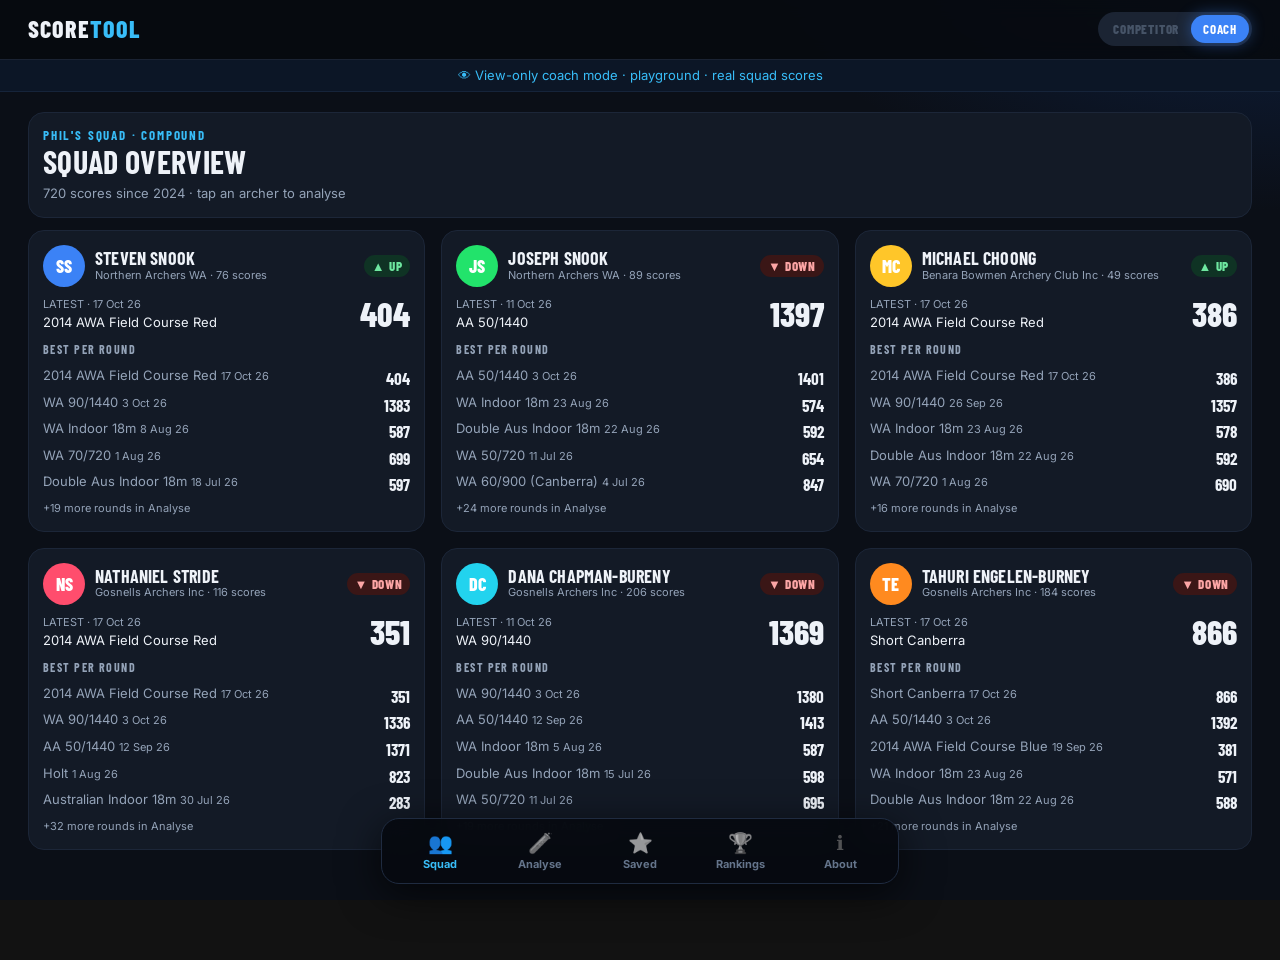
==== c-7q4m9x2k/index.html @ d268698e "Coach playground: end numbers are sequential per distance (Archer's Diary end labels were arrow coun" ====
<!doctype html><html lang="en"><head><meta charset="utf-8"><meta name="robots" content="noindex,nofollow"><meta name="viewport" content="width=device-width,initial-scale=1,viewport-fit=cover">
<meta name="theme-color" content="#070a10"><title>ScoreTool · Coach mode playground</title>
<style>@font-face{font-family:"Inter";src:url([data-uri]) format("woff2");font-weight:100 900}@font-face{font-family:"Barlow Condensed";src:url([data-uri]) format("woff2");font-weight:700}@font-face{font-family:"Barlow Condensed";src:url([data-uri]) format("woff2");font-weight:800}</style><style>:root{color-scheme:dark;--ink:#eef2f8;--ink2:#cbd5e1;--muted:#94a3b8;--line:#223047;--bg:#0b0f17;--card:#131a26;--card2:#182233;--night:#070a10;--blue:#3b82f6;--sky:#38bdf8;--blue-bg:#13233f;--green:#22e36b;--gold:#ffc629;--r:16px;--disp:"Barlow Condensed","Arial Narrow",sans-serif;--body:Inter,system-ui,sans-serif}
*{box-sizing:border-box;-webkit-tap-highlight-color:transparent}html{scroll-behavior:smooth}
body{margin:0;background:radial-gradient(900px 500px at 100% -10%,#0f2347 0%,var(--bg) 60%) fixed;color:var(--ink);font:15px/1.45 var(--body);padding-bottom:calc(76px + env(safe-area-inset-bottom))}
h1,h2,h3{font-family:var(--disp);text-transform:uppercase;line-height:1.05;margin:0 0 6px;letter-spacing:.01em}h1{font-size:32px}h2{font-size:23px}h3{font-size:18px}
.top{background:rgba(7,10,16,.92);backdrop-filter:blur(10px);display:flex;justify-content:space-between;align-items:center;padding:10px 14px;position:sticky;top:0;z-index:5;border-bottom:1px solid #1a2333}
.logo{font-family:var(--disp);font-weight:800;font-size:24px;text-transform:uppercase;letter-spacing:.04em}.logo span{color:var(--sky)}
.mode{display:flex;background:#1b2433;border-radius:99px;padding:3px;font:800 13px var(--disp);text-transform:uppercase;letter-spacing:.06em}
.mode span,.mode b{padding:6px 12px;border-radius:99px}.mode span{color:#64748b}.mode b{background:var(--blue);color:#fff;box-shadow:0 0 16px #3b82f677}
.vo-bar{font-size:12px;color:var(--sky);text-align:center;padding:6px;background:#0c1626;border-bottom:1px solid #16243a}
main{max-width:720px;margin:0 auto;padding:12px}
.card{background:var(--card);border:1px solid #1c2638;border-radius:var(--r);padding:14px;margin:0 0 12px}.card.fresh{animation:in .25s ease}
@keyframes in{from{opacity:0;transform:translateY(6px)}to{opacity:1;transform:none}}
.kicker{font:700 13px var(--disp);text-transform:uppercase;letter-spacing:.14em;color:var(--sky);display:block;margin-bottom:2px}
.muted{color:var(--muted)}.small{font-size:13px}.tiny{font-size:11px}
.row{display:flex;align-items:center;gap:10px}.sp{flex:1}.wrap{flex-wrap:wrap}
.av{width:42px;height:42px;border-radius:50%;display:flex;align-items:center;justify-content:center;font:800 18px var(--disp);color:#fff;flex:none}
.arch{cursor:pointer;transition:transform .12s}.arch:active{transform:scale(.985)}
.big{font:800 34px var(--disp);line-height:1}.trend{font:800 13px var(--disp);padding:3px 8px;border-radius:99px;letter-spacing:.05em;text-transform:uppercase}
.up{background:#0f3324;color:#6ee7a0}.down{background:#3a1616;color:#fca5a5}.flat{background:#1e293b;color:#cbd5e1}
.bests{display:grid;grid-template-columns:1fr auto;gap:2px 10px;margin-top:10px;font-size:13px}.bests b{font-family:var(--disp);font-size:17px;text-align:right}
.chips{display:flex;gap:6px;overflow-x:auto;padding:2px 0 6px;scrollbar-width:none}.chips.wrap{flex-wrap:wrap;overflow:visible}.chips::-webkit-scrollbar{display:none}
.chip{flex:none;border:1px solid #2a3a55;background:#111a29;color:var(--ink2);border-radius:99px;padding:8px 12px;font:600 13px var(--body);cursor:pointer;white-space:nowrap;transition:all .15s;min-height:36px}
.chip.on{background:var(--blue);border-color:var(--blue);color:#fff;box-shadow:0 0 12px #3b82f655}
.chip .dot{display:inline-block;width:9px;height:9px;border-radius:50%;margin-right:6px;vertical-align:1px}
.flab{font:700 12px var(--disp);text-transform:uppercase;letter-spacing:.12em;color:var(--muted);margin:10px 0 4px;display:flex;justify-content:space-between}
.flab a{color:var(--sky);cursor:pointer;letter-spacing:.04em}
.btn{border:0;border-radius:12px;padding:11px 16px;font:700 14px var(--body);cursor:pointer;background:var(--blue);color:#fff;min-height:44px}
.btn.ghost{background:var(--blue-bg);color:var(--sky)}.btn.sm{min-height:34px;padding:7px 12px;font-size:13px}
input[type=date],input[type=text],select{font:14px var(--body);padding:9px;border:1px solid #2a3a55;border-radius:10px;background:#0e1522;color:var(--ink);width:100%}
.stats{display:grid;grid-template-columns:repeat(4,1fr);gap:6px}.stat{background:var(--card2);border-radius:12px;padding:8px 4px;text-align:center}
.stat b{display:block;font:800 24px var(--disp)}.stat span{font-size:11px;color:var(--muted)}
svg{display:block;width:100%;height:auto}svg text{font-family:var(--body);fill:#94a3b8;font-size:10px}
table{width:100%;border-collapse:collapse;font-size:13px}td,th{padding:7px 5px;border-bottom:1px solid var(--line);text-align:right}th{font:700 12px var(--disp);text-transform:uppercase;letter-spacing:.08em;color:var(--muted)}
td:first-child,th:first-child{text-align:left}tr.click{cursor:pointer}tr.click:active{background:#16223a}
.sq{background:linear-gradient(90deg,#13305e,transparent)}.sq td:first-child{border-left:3px solid var(--sky)}
.legend{display:flex;flex-wrap:wrap;gap:4px 12px;font-size:12px;margin:6px 0}.legend i{display:inline-block;width:10px;height:10px;border-radius:3px;margin-right:5px}
.tabs{position:fixed;bottom:0;left:0;right:0;background:rgba(7,10,16,.95);backdrop-filter:blur(10px);display:flex;justify-content:space-around;padding:6px 4px calc(6px + env(safe-area-inset-bottom));z-index:6;border-top:1px solid #1a2333}
.tabs button{flex:1;background:none;border:0;color:#64748b;font:700 11px var(--body);display:flex;flex-direction:column;align-items:center;gap:2px;padding:6px 0;cursor:pointer}
.tabs button span{font-size:20px;filter:grayscale(1);opacity:.7}.tabs button.on{color:var(--sky)}.tabs button.on span{filter:none;opacity:1}
.sheet{position:fixed;inset:0;background:rgba(0,0,0,.6);z-index:10;display:flex;align-items:flex-end;justify-content:center}.sheet.hidden{display:none}
.sheet .pane{background:var(--card);width:100%;max-width:720px;max-height:88vh;overflow:auto;border-radius:20px 20px 0 0;padding:16px;animation:up .22s ease}
@keyframes up{from{transform:translateY(40px);opacity:.4}to{transform:none;opacity:1}}
.arrow{display:inline-block;min-width:24px;padding:1px 4px;border-radius:6px;font-weight:800;margin:1px;text-align:center;font-size:12px}
.a-x,.a-10,.a-9{background:#ffd84d;color:#000}.a-8,.a-7{background:#d62828;color:#fff}.a-6,.a-5{background:#1d4ed8;color:#fff}.a-4,.a-3{background:#111;color:#fff;border:1px solid #444}.a-2,.a-1{background:#fff;color:#000}.a-m{background:#475569;color:#fff}
.ends td{text-align:center}.ends td:first-child{text-align:left}
.combo{display:flex;align-items:center;gap:8px;background:var(--card2);border-radius:12px;padding:10px 12px;margin-bottom:6px;cursor:pointer}
.combo b{flex:1}.combo .x{color:#64748b;padding:4px 8px}
.toast{position:fixed;left:50%;bottom:90px;transform:translateX(-50%) translateY(20px);background:#1e3a8a;color:#fff;padding:10px 16px;border-radius:12px;opacity:0;transition:all .25s;pointer-events:none;z-index:20;font-weight:600}
.toast.show{opacity:1;transform:translateX(-50%)}
.note{border-left:3px solid var(--sky);padding:8px 10px;background:#0e1a2e;border-radius:8px;font-size:13px;color:var(--ink2)}
.seg{display:flex;background:#0e1522;border-radius:10px;padding:3px;gap:3px}.seg button{flex:1;border:0;background:none;color:var(--muted);padding:8px;border-radius:8px;font:700 13px var(--body);cursor:pointer}.seg button.on{background:var(--blue);color:#fff}
.tgt{display:block;margin:6px auto;max-width:260px}

.desk{display:none}
@media(min-width:1024px){
body{padding-bottom:0}.top{padding:12px 28px}.vo-bar{font-size:13px}
main{max-width:none;padding:20px 28px 110px}
.tabs{left:50%;right:auto;bottom:16px;transform:translateX(-50%);border-radius:18px;border:1px solid #1f2b40;padding:6px 10px;gap:4px;box-shadow:0 10px 40px #000a}
.tabs button{flex:none;width:96px}
.t-squad .grid{display:grid;grid-template-columns:repeat(auto-fill,minmax(360px,1fr));gap:16px}.t-squad .grid .card{margin:0}
.t-mix{display:grid;grid-template-columns:360px 1fr;gap:20px;align-items:start}
.t-mix>.card:first-child{position:sticky;top:96px;max-height:calc(100vh - 116px);overflow:auto;margin:0}
.t-mix .chips{flex-wrap:wrap;overflow:visible}.desk{display:block;margin-top:6px}
#out{display:grid;grid-template-columns:repeat(2,minmax(0,1fr));gap:16px;align-items:start}#out>.card{margin:0}
#out>.card:first-child,#out>.card:nth-child(2),#out>.card:last-child{grid-column:1/-1}
#out>.card:nth-child(2) svg{max-height:360px}
.t-rank .rgrid{display:grid;grid-template-columns:1fr 1fr;gap:20px;align-items:start}
.t-saved,.t-about{max-width:760px;margin:0 auto}
.sheet{align-items:center}.sheet .pane{border-radius:20px;max-width:820px}
}
.gb{display:flex;flex-direction:column;gap:8px}.gbr{display:flex;gap:8px;align-items:center}.gbl{width:74px;font-size:12px;color:var(--ink2);flex:none}.gbb{flex:1;display:flex;flex-direction:column;gap:3px}
.gbbar{display:flex;align-items:center;gap:6px;font:700 12px var(--body)}.gbbar i{display:block;height:12px;border-radius:4px;transition:width .3s}.gbbar span{color:var(--ink2)}
@media(min-width:1024px){#out{grid-template-columns:repeat(auto-fill,minmax(440px,1fr))}}

.mini-grid{display:grid;grid-template-columns:1fr;gap:10px}.mini{background:var(--card2);border-radius:12px;padding:8px}.mt{font:700 13px var(--disp);text-transform:uppercase;letter-spacing:.06em;color:var(--ink2);margin-bottom:2px}
.phil-head{border-color:#1e3a8a;background:linear-gradient(160deg,#10254d,var(--card))}
@media(min-width:600px){.mini-grid{grid-template-columns:1fr 1fr}}
@media(min-width:1024px){#out>.phil-head{grid-column:1/-1}#out>.card.wide2{grid-column:1/-1}.mini-grid{grid-template-columns:repeat(auto-fill,minmax(300px,1fr))}}
@media(min-width:1024px){#out>.card:has(.mini-grid){grid-column:1/-1}}
.sample-badge{display:inline-block;background:#3a2a10;color:#ffcf7a;border:1px dashed #ffcf7a;font:800 11px var(--body);padding:2px 7px;border-radius:6px;text-transform:uppercase;letter-spacing:.04em;vertical-align:middle}.sample-card{border:1px dashed #ffcf7a}
@media(min-width:1024px){#out>.sample-card{grid-column:1/-1}}

.pulse{animation:pulse 1s ease}@keyframes pulse{0%{box-shadow:0 0 0 0 #38bdf8cc;border-color:#38bdf8}100%{box-shadow:0 0 0 14px #38bdf800}}
.pulse svg,.pulse table,.pulse .gb{animation:fadein .35s ease}@keyframes fadein{from{opacity:.25}to{opacity:1}}
.sumbar{position:sticky;top:52px;z-index:4;background:rgba(11,20,36,.95);backdrop-filter:blur(8px);border:1px solid #1e3a8a;border-radius:12px;padding:9px 12px;margin:0 0 12px;font-size:13px;color:var(--ink2)}
.sumbar .cnt{display:inline-block;margin-left:6px;background:var(--blue);color:#fff;border-radius:99px;padding:1px 9px;font-weight:700;font-size:12px}
.why{background:#0e1a2e;border:1px dashed #2a4670;border-radius:10px;padding:12px;font-size:13px;color:var(--ink2);min-height:60px;display:flex;align-items:center}
.ne{display:inline-block;background:#1e293b;color:#cbd5e1;border-radius:6px;padding:1px 6px;font-size:11px;font-weight:700}
@media(min-width:1024px){#out>.sumbar{grid-column:1/-1;top:64px;margin:0}}
.mode .dis{cursor:not-allowed;opacity:.6}
</style></head><body>
<header class="top"><div class="logo">Score<span>Tool</span></div><div class="mode"><span class="dis" aria-disabled="true" title="Competitor mode is in the full ScoreTool app. This playground is coach view only.">Competitor</span><b title="You are in coach view (view-only)">Coach</b></div></header>
<div class="vo-bar">👁 View-only coach mode · playground · real squad scores</div>
<main id="app"></main>
<nav class="tabs" id="tabs"></nav><div id="sheet" class="sheet hidden"></div><div id="toast" class="toast"></div>
<script>window.COACH_DATA={"generated":"2026-10-17 20:18","window_from":"2026-04-17","squad":[{"id":24236,"name":"Steven Snook","club":"Northern Archers WA","gender":null},{"id":25053,"name":"Joseph Snook","club":"Northern Archers WA","gender":null},{"id":16922,"name":"Michael Choong","club":"Benara Bowmen Archery Club Inc","gender":null},{"id":18568,"name":"Nathaniel Stride","club":"Gosnells Archers Inc","gender":null},{"id":32545,"name":"Dana Chapman-Bureny","club":"Gosnells Archers Inc","gender":null},{"id":31687,"name":"Tahuri Engelen-Burney","club":"Gosnells Archers Inc","gender":"Male"}],"rounds":[{"a":640139,"m":24236,"dt":"2024-01-05","ev":"Friday Night Indoor - Youth Nationals Training","r":"Australian Indoor 18m","disc":"Indoor","cl":"Open","t":291,"rt":95.9,"ds":[{"n":1,"d":"18m","f":"WA 40cm (3 spot)","t":291,"e":[[3,"X,X,10",30],[6,"X,X,9",29],[9,"10,9,9",28],[12,"10,10,9",29],[15,"X,10,9",29],[18,"X,10,9",29],[21,"X,10,9",29],[24,"X,X,X",30],[27,"X,10,9",29],[30,"X,X,9",29]]}]},{"a":640140,"m":24236,"dt":"2024-01-05","ev":"Friday Night Indoor - Youth Nationals Training","r":"Australian Indoor 18m","disc":"Indoor","cl":"Open","t":94,"rt":15.2,"ds":[{"n":1,"d":"18m","f":"WA 40cm (3 spot)","t":94,"e":[[3,"9,9,9",27],[6,"X,9,9",28],[9,"X,10,9",29],[12,"X,M,M",10],[15,",,",null],[18,",,",null],[21,",,",null],[24,",,",null],[27,",,",null],[30,",,",null]]}]},{"a":648702,"m":24236,"dt":"2024-02-18","ev":"Jnr QRE","r":"WA 50/720","disc":"Outdoor","cl":"Open","t":638,"rt":92.2,"ds":[{"n":1,"d":"50m","f":"WA 80cm (6 ring)","t":322,"e":[[6,"X,9,9,9,9,9",55],[12,"X,9,9,9,8,8",53],[18,"X,X,10,10,9,7",56],[24,"10,9,8,8,8,6",49],[30,"10,10,9,9,9,9",56],[36,"X,10,9,9,8,7",53]]},{"n":2,"d":"50m","f":"WA 80cm (6 ring)","t":316,"e":[[6,"9,9,9,9,8,8",52],[12,"X,X,10,9,8,8",55],[18,"10,10,9,9,9,9",56],[24,"10,10,9,7,7,M",43],[30,"X,X,10,9,9,8",56],[36,"X,9,9,9,9,8",54]]}]},{"a":648700,"m":24236,"dt":"2024-03-03","ev":"Coral Dandridge Memorial Shoot","r":"WA 60/900 (Canberra)","disc":"Outdoor","cl":"Open","t":850,"rt":93.1,"ds":[{"n":1,"d":"60m","f":"WA 122cm","t":275,"e":[[6,"X,10,9,9,9,8",55],[12,"10,10,10,9,9,9",57],[18,"10,10,9,9,9,8",55],[24,"10,10,9,9,9,8",55],[30,"X,9,9,9,8,8",53]]},{"n":2,"d":"50m","f":"WA 122cm","t":282,"e":[[6,"X,10,9,9,9,8",55],[12,"X,10,10,9,9,9",57],[18,"10,10,10,10,9,8",57],[24,"10,10,9,9,9,8",55],[30,"X,X,10,10,9,9",58]]},{"n":3,"d":"40m","f":"WA 122cm","t":293,"e":[[6,"X,X,10,10,9,9",58],[12,"X,X,10,10,10,9",59],[18,"X,10,10,10,9,9",58],[24,"X,X,X,10,10,9",59],[30,"10,10,10,10,10,9",59]]}]},{"a":657577,"m":24236,"dt":"2024-03-17","ev":"club shoot 50/720","r":"WA 50/720","disc":"Outdoor","cl":"Open","t":646,"rt":94.7,"ds":[{"n":1,"d":"50m","f":"WA 80cm (6 ring)","t":324,"e":[[6,"X,9,9,9,9,7",53],[12,"X,10,9,8,8,8",53],[18,"10,10,9,9,9,8",55],[24,"X,10,10,10,9,8",57],[30,"X,10,10,9,8,7",54],[36,"10,9,9,9,8,7",52]]},{"n":2,"d":"50m","f":"WA 80cm (6 ring)","t":322,"e":[[6,"X,10,9,9,9,8",55],[12,"9,9,9,9,8,7",51],[18,"X,10,9,9,9,9",56],[24,"10,10,10,9,8,8",55],[30,"9,9,8,8,7,7",48],[36,"X,10,10,9,9,9",57]]}]},{"a":663385,"m":24236,"dt":"2024-04-13","ev":"Richard Mulliner Centenary Postal Shoot","r":"Holt","disc":"Outdoor","cl":"Open","t":827,"rt":100.2,"ds":[{"n":1,"d":"50m","f":"WA 80cm","t":276,"e":[[6,"9,9,9,9,9,9",54],[12,"10,10,9,9,9,8",55],[18,"10,10,10,9,9,8",56],[24,"10,10,10,10,9,9",58],[30,"10,9,9,9,8,8",53]]},{"n":2,"d":"50m","f":"WA 80cm","t":275,"e":[[6,"10,10,10,9,9,8",56],[12,"10,9,9,9,9,8",54],[18,"10,10,9,9,9,8",55],[24,"10,10,10,9,9,8",56],[30,"10,10,9,9,8,8",54]]},{"n":3,"d":"50m","f":"WA 80cm","t":276,"e":[[6,"10,10,10,10,10,9",59],[12,"10,9,9,9,9,8",54],[18,"10,10,10,10,9,8",57],[24,"10,10,9,9,9,8",55],[30,"10,9,9,8,8,7",51]]}]},{"a":663101,"m":24236,"dt":"2024-04-13","ev":"Club shoot.","r":"Holt","disc":"Outdoor","cl":"Open","t":827,"rt":100.2,"ds":[{"n":1,"d":"50m","f":"WA 80cm","t":276,"e":[[6,"9,9,9,9,9,9",54],[12,"10,10,9,9,9,8",55],[18,"10,10,10,9,9,8",56],[24,"10,10,10,10,9,9",58],[30,"10,9,9,9,8,8",53]]},{"n":2,"d":"50m","f":"WA 80cm","t":275,"e":[[6,"10,10,10,9,9,8",56],[12,"10,9,9,9,9,8",54],[18,"10,10,9,9,9,8",55],[24,"10,10,10,9,9,8",56],[30,"10,10,9,9,8,8",54]]},{"n":3,"d":"50m","f":"WA 80cm","t":276,"e":[[6,"10,10,10,10,10,9",59],[12,"10,9,9,9,9,8",54],[18,"10,10,10,10,9,8",57],[24,"10,10,9,9,9,8",55],[30,"10,9,9,8,8,7",51]]}]},{"a":665354,"m":24236,"dt":"2024-04-21","ev":"Club Shoot","r":"Launceston","disc":"Outdoor","cl":"Open","t":670,"rt":94.3,"ds":[{"n":1,"d":"50m","f":"WA 80cm","t":331,"e":[[6,"9,9,9,9,8,8",52],[12,"X,10,9,9,9,8",55],[18,"X,10,9,9,9,9",56],[24,"X,10,9,9,9,9",56],[30,"X,X,10,9,9,8",56],[36,"X,X,X,9,9,8",56]]},{"n":2,"d":"30m","f":"WA 80cm","t":339,"e":[[6,"10,10,10,10,10,9",59],[12,"10,10,9,9,8,8",54],[18,"10,10,10,9,9,9",57],[24,"X,10,10,9,9,9",57],[30,"10,10,9,9,9,9",56],[36,"10,10,10,9,9,8",56]]}]},{"a":668681,"m":24236,"dt":"2024-05-05","ev":"Marian Newitt Memorial","r":"WA 60/900 (Canberra)","disc":"Outdoor","cl":"Open","t":860,"rt":97.2,"ds":[{"n":1,"d":"60m","f":"WA 122cm","t":287,"e":[[6,"X,X,10,10,10,9",59],[12,"10,10,9,9,9,7",54],[18,"10,10,10,10,9,9",58],[24,"X,X,10,10,10,9",59],[30,"X,X,X,X,10,7",57]]},{"n":2,"d":"50m","f":"WA 122cm","t":281,"e":[[6,"10,10,10,9,9,8",56],[12,"10,10,9,9,8,8",54],[18,"10,10,10,10,9,9",58],[24,"10,9,9,9,8,8",53],[30,"X,10,10,10,10,10",60]]},{"n":3,"d":"40m","f":"WA 122cm","t":292,"e":[[6,"X,10,10,10,9,9",58],[12,"X,10,10,10,9,9",58],[18,"X,X,10,10,9,9",58],[24,"X,X,X,10,10,10",60],[30,"10,10,10,10,9,9",58]]}]},{"a":666845,"m":24236,"dt":"2024-05-19","ev":"Sorrento Tournament 2024","r":"Sorrento","disc":"Outdoor","cl":"Open","t":973,"rt":88.7,"ds":[{"n":1,"d":"70m","f":"WA 122cm","t":311,"e":[[6,"9,9,9,9,9,8",53],[12,"10,10,9,9,8,6",52],[18,"9,8,8,8,8,7",48],[24,"9,9,9,9,8,8",52],[30,"X,10,9,8,8,7",52],[36,"10,9,9,9,9,8",54]]},{"n":2,"d":"60m","f":"WA 122cm","t":325,"e":[[6,"10,9,9,8,8,8",52],[12,"X,X,10,9,9,7",55],[18,"10,9,9,9,9,8",54],[24,"10,9,9,8,8,7",51],[30,"X,X,X,10,10,9",59],[36,"10,10,9,9,8,8",54]]},{"n":3,"d":"50m","f":"WA 122cm","t":337,"e":[[6,"X,9,9,9,8,8",53],[12,"10,10,9,9,9,8",55],[18,"X,10,9,9,8,8",54],[24,"X,X,X,10,10,9",59],[30,"10,10,10,10,9,9",58],[36,"10,10,10,10,9,9",58]]}]},{"a":680903,"m":24236,"dt":"2024-06-15","ev":"15/6/24 Club Shoot undercover","r":"Double Aus Indoor 18m","disc":"Indoor","cl":"Open","t":589,"rt":101.7,"ds":[{"n":1,"d":"18m","f":"WA 40cm","t":294,"e":[[6,"X,X,X,10,10,9",59],[12,"X,X,10,10,9,8",57],[18,"X,10,10,10,10,9",59],[24,"X,X,10,10,10,10",60],[30,"X,X,10,10,10,9",59]]},{"n":2,"d":"18m","f":"WA 40cm","t":295,"e":[[6,"X,10,10,10,10,9",59],[12,"X,X,X,X,10,9",59],[18,"X,10,10,10,9,8",57],[24,"10,10,10,10,10,10",60],[30,"X,X,X,10,10,10",60]]}]},{"a":684062,"m":24236,"dt":"2024-06-29","ev":"Club Shoot 29/6/24 Undercover","r":"WA Indoor 18m","disc":"Indoor","cl":"Open","t":560,"rt":95.4,"ds":[{"n":1,"d":"18m","f":"WA 40cm","t":281,"e":[[6,"10,9,9,9,9,9",55],[12,"10,10,10,9,9,9",57],[18,"10,10,10,10,9,9",58],[24,"10,9,9,9,9,9",55],[30,"10,10,9,9,9,9",56]]},{"n":2,"d":"18m","f":"WA 40cm","t":279,"e":[[6,"10,9,9,9,9,8",54],[12,"10,9,9,9,9,9",55],[18,"10,10,10,9,9,9",57],[24,"10,9,9,9,9,9",55],[30,"10,10,10,10,9,9",58]]}]},{"a":680517,"m":24236,"dt":"2024-06-30","ev":"AWA QRE","r":"WA 50/720","disc":"Outdoor","cl":"Open","t":639,"rt":92.5,"ds":[{"n":1,"d":"50m","f":"WA 80cm (6 ring)","t":327,"e":[[6,"X,X,10,9,9,9",57],[12,"X,X,10,9,9,9",57],[18,"10,9,9,8,8,7",51],[24,"10,10,9,9,9,9",56],[30,"10,9,9,9,9,8",54],[36,"9,9,9,9,8,8",52]]},{"n":2,"d":"50m","f":"WA 80cm (6 ring)","t":312,"e":[[6,"X,10,10,9,7,7",53],[12,"10,10,8,8,8,8",52],[18,"9,9,9,9,9,9",54],[24,"10,9,9,9,9,8",54],[30,"X,9,9,9,7,7",51],[36,"9,9,8,8,7,7",48]]}]},{"a":679846,"m":24236,"dt":"2024-07-06","ev":"Archery WA State/National Indoor Championships 2024","r":"Double Aus Indoor 18m","disc":"Indoor","cl":"Open","t":567,"rt":86.8,"ds":[{"n":1,"d":"18m","f":"WA 40cm (3 spot)","t":281,"e":[[3,"X,9,9",28],[6,"X,X,9",29],[9,"X,9,8",27],[12,"10,10,9",29],[15,"X,X,9",29],[18,"X,10,9",29],[21,"X,9,8",27],[24,"9,9,9",27],[27,"X,9,9",28],[30,"10,9,9",28]]},{"n":2,"d":"18m","f":"WA 40cm (3 spot)","t":286,"e":[[3,"10,9,9",28],[6,"10,10,10",30],[9,"10,10,8",28],[12,"X,9,9",28],[15,"10,9,9",28],[18,"10,9,9",28],[21,"10,10,9",29],[24,"10,10,9",29],[27,"X,9,9",28],[30,"10,10,10",30]]}]},{"a":679847,"m":24236,"dt":"2024-07-07","ev":"Archery WA State/National Indoor Championships 2024","r":"WA Indoor 18m","disc":"Indoor","cl":"Open","t":559,"rt":94.6,"ds":[{"n":1,"d":"18m","f":"WA 40cm (3 spot)","t":277,"e":[[3,"10,9,9",28],[6,"9,9,9",27],[9,"10,9,9",28],[12,"10,9,9",28],[15,"10,10,9",29],[18,"10,10,9",29],[21,"10,9,8",27],[24,"9,9,9",27],[27,"9,9,9",27],[30,"10,9,8",27]]},{"n":2,"d":"18m","f":"WA 40cm (3 spot)","t":282,"e":[[3,"10,9,9",28],[6,"10,9,9",28],[9,"9,9,9",27],[12,"10,10,9",29],[15,"10,9,9",28],[18,"10,10,10",30],[21,"10,9,9",28],[24,"10,9,9",28],[27,"10,9,9",28],[30,"10,9,9",28]]}]},{"a":688133,"m":24236,"dt":"2024-07-20","ev":"Club shoot (under cover)","r":"Drake","disc":"Outdoor","cl":"Open","t":881,"rt":100.6,"ds":[{"n":1,"d":"30m","f":"WA 80cm","t":291,"e":[[6,"X,10,10,9,9,9",57],[12,"X,X,X,X,10,9",59],[18,"X,X,10,9,9,9",57],[24,"X,X,X,10,10,9",59],[30,"X,X,X,X,10,9",59]]},{"n":2,"d":"30m","f":"WA 80cm","t":291,"e":[[6,"X,X,9,9,9,9",56],[12,"X,10,10,10,10,10",60],[18,"X,X,10,10,9,9",58],[24,"10,10,10,10,10,9",59],[30,"X,X,10,10,9,9",58]]},{"n":3,"d":"30m","f":"WA 80cm","t":299,"e":[[6,"X,X,X,X,10,10",60],[12,"X,X,X,X,X,10",60],[18,"X,X,X,10,10,9",59],[24,"X,X,10,10,10,10",60],[30,"X,X,X,10,10,10",60]]}]},{"a":689073,"m":24236,"dt":"2024-08-03","ev":"Archery WA State Field Championships 2024","r":"2014 AWA Field Course Red","disc":"Field","cl":"Open","t":348,"rt":88.2,"ds":[{"n":1,"d":"","f":"","t":348,"e":[[23,"6,5,5",16],[24,"6,4,3",13],[1,"6,6,5",17],[2,"5,4,4",13],[3,"6,5,4",15],[4,"6,4,3",13],[5,"5,5,5",15],[6,"4,4,4",12],[7,"6,5,4",15],[8,"6,5,4",15],[9,"6,4,3",13],[10,"6,5,3",14],[11,"6,5,4",15],[12,"5,5,5",15],[13,"6,5,4",15],[14,"6,5,5",16],[15,"5,5,4",14],[16,"5,4,4",13],[17,"6,4,4",14],[18,"6,4,4",14],[19,"6,5,5",16],[20,"6,5,4",15],[21,"5,5,4",14],[22,"6,5,5",16]]}]},{"a":689074,"m":24236,"dt":"2024-08-04","ev":"Archery WA State Field Championships 2024","r":"2014 AWA Field Course Red","disc":"Field","cl":"Open","t":335,"rt":83.4,"ds":[{"n":1,"d":"","f":"","t":335,"e":[[23,"4,4,4",12],[24,"5,5,4",14],[1,"5,4,3",12],[2,"6,5,4",15],[3,"5,4,4",13],[4,"4,4,4",12],[5,"5,4,4",13],[6,"4,4,4",12],[7,"6,5,5",16],[8,"6,5,5",16],[9,"4,4,4",12],[10,"6,5,5",16],[11,"5,5,4",14],[12,"6,4,4",14],[13,"5,5,2",12],[14,"5,4,4",13],[15,"5,4,4",13],[16,"6,5,4",15],[17,"6,4,4",14],[18,"5,4,3",12],[19,"6,5,4",15],[20,"6,6,6",18],[21,"6,5,5",16],[22,"6,5,5",16]]}]},{"a":701157,"m":24236,"dt":"2024-09-15","ev":"BENARA BOWMEN 720 MATCHPLAY EVENT 2024","r":"Benara Matchplay 50/720 6 Ring 80cm","disc":"Outdoor","cl":"Open","t":641,"rt":93.1,"ds":[{"n":1,"d":"50m","f":"WA 80cm (6 ring)","t":317,"e":[[6,"X,X,9,8,8,7",52],[12,"9,9,8,8,7,6",47],[18,"X,X,10,10,8,8",56],[24,"10,10,9,9,8,7",53],[30,"X,10,10,9,8,7",54],[36,"10,10,9,9,9,8",55]]},{"n":2,"d":"50m","f":"WA 80cm (6 ring)","t":324,"e":[[6,"X,10,10,8,8,7",53],[12,"X,X,10,10,9,9",58],[18,"10,10,9,9,9,7",54],[24,"X,9,9,8,8,7",51],[30,"10,10,10,9,8,8",55],[36,"10,9,9,9,8,8",53]]}]},{"a":704139,"m":24236,"dt":"2024-09-22","ev":"Western Dragon Field Challenge","r":"Field Red","disc":"Field","cl":"Open","t":361,"rt":93.3,"ds":[{"n":1,"d":"","f":"","t":361,"e":[[1,"5,4,1",10],[2,"6,5,5",16],[3,"5,4,4",13],[4,"6,5,4",15],[5,"5,5,4",14],[6,"6,6,4",16],[7,"6,6,5",17],[8,"6,6,5",17],[9,"6,6,5",17],[10,"6,6,6",18],[11,"6,5,4",15],[12,"6,4,1",11],[13,"5,5,5",15],[14,"6,5,5",16],[15,"6,5,4",15],[16,"5,4,4",13],[17,"6,5,4",15],[18,"6,5,3",14],[19,"6,5,5",16],[20,"6,6,4",16],[21,"6,5,5",16],[22,"5,5,3",13],[23,"6,5,5",16],[24,"6,6,5",17]]}]},{"a":705020,"m":24236,"dt":"2024-09-28","ev":"Club shoot","r":"Wollongong","disc":"Outdoor","cl":"Open","t":635,"rt":97.6,"ds":[{"n":1,"d":"90m","f":"WA 122cm","t":304,"e":[[6,"9,9,8,8,8,7",49],[12,"9,9,9,8,8,7",50],[18,"X,10,9,9,8,7",53],[24,"10,9,8,8,7,7",49],[30,"X,X,9,9,7,6",51],[36,"10,9,9,8,8,8",52]]},{"n":2,"d":"70m","f":"WA 122cm","t":331,"e":[[6,"10,10,9,9,9,9",56],[12,"X,X,10,10,10,9",59],[18,"X,10,10,10,9,9",58],[24,"X,X,9,9,8,8",54],[30,"X,9,9,9,8,6",51],[36,"10,9,9,9,8,8",53]]}]},{"a":706901,"m":24236,"dt":"2024-10-05","ev":"Club shoot","r":"Wollongong","disc":"Outdoor","cl":"Open","t":650,"rt":102.4,"ds":[{"n":1,"d":"90m","f":"WA 122cm","t":320,"e":[[6,"10,10,10,9,8,8",55],[12,"9,9,9,8,8,7",50],[18,"10,9,9,8,8,7",51],[24,"10,10,9,9,9,8",55],[30,"X,10,10,9,9,8",56],[36,"X,10,9,9,8,7",53]]},{"n":2,"d":"70m","f":"WA 122cm","t":330,"e":[[6,"X,X,10,9,9,9",57],[12,"X,9,9,8,8,8",52],[18,"X,10,10,9,9,7",55],[24,"X,X,10,9,9,8",56],[30,"10,10,9,9,9,9",56],[36,"10,9,9,9,9,8",54]]}]},{"a":706492,"m":24236,"dt":"2024-10-13","ev":"W.A. State Target Championships","r":"WA 90/1440","disc":"Outdoor","cl":"Open","t":1323,"rt":99.5,"ds":[{"n":1,"d":"90m","f":"WA 122cm","t":314,"e":[[6,"10,9,8,8,8,8",51],[12,"10,10,9,9,9,8",55],[18,"9,9,9,9,9,7",52],[24,"9,9,9,8,7,7",49],[30,"X,10,9,9,9,8",55],[36,"9,9,9,9,8,8",52]]},{"n":2,"d":"70m","f":"WA 122cm","t":331,"e":[[6,"9,9,9,9,8,8",52],[12,"X,X,10,10,9,8",57],[18,"X,X,10,9,8,8",55],[24,"10,10,10,9,9,8",56],[30,"10,10,9,9,9,8",55],[36,"X,10,10,9,9,8",56]]},{"n":3,"d":"50m","f":"WA 80cm","t":330,"e":[[6,"9,9,9,8,8,8",51],[12,"X,X,10,10,10,8",58],[18,"X,X,10,9,9,9",57],[24,"10,9,9,9,9,8",54],[30,"X,9,9,9,9,8",54],[36,"X,10,10,9,9,8",56]]},{"n":4,"d":"30m","f":"WA 80cm","t":348,"e":[[6,"X,10,10,9,9,9",57],[12,"X,X,10,10,10,9",59],[18,"X,10,10,10,9,9",58],[24,"X,10,10,10,9,9",58],[30,"10,10,10,10,9,9",58],[36,"X,X,10,10,10,8",58]]}]},{"a":711799,"m":24236,"dt":"2024-10-26","ev":"club shoot 50/720 80","r":"WA 50/720","disc":"Outdoor","cl":"Open","t":670,"rt":103.5,"ds":[{"n":1,"d":"50m","f":"WA 80cm (6 ring)","t":337,"e":[[6,"X,10,9,9,9,9",56],[12,"10,9,9,9,9,9",55],[18,"X,X,X,10,10,9",59],[24,"X,9,9,9,9,8",54],[30,"X,10,10,10,9,9",58],[36,"10,10,9,9,9,8",55]]},{"n":2,"d":"50m","f":"WA 80cm (6 ring)","t":333,"e":[[6,"X,X,10,9,9,9",57],[12,"X,10,9,9,9,8",55],[18,"X,9,9,9,9,8",54],[24,"10,10,10,9,9,9",57],[30,"X,10,9,9,9,9",56],[36,"X,10,10,8,8,8",54]]}]},{"a":711801,"m":24236,"dt":"2024-10-27","ev":"club shoot 50/720","r":"WABB 50/720 (AA 50/720)","disc":"Outdoor","cl":"Open","t":702,"rt":105.4,"ds":[{"n":1,"d":"50m","f":"WA 122cm","t":353,"e":[[6,"X,10,10,10,9,9",58],[12,"X,X,10,10,10,9",59],[18,"X,X,10,10,10,9",59],[24,"X,X,X,X,X,10",60],[30,"X,X,10,10,10,9",59],[36,"X,10,10,10,9,9",58]]},{"n":2,"d":"50m","f":"WA 122cm","t":349,"e":[[6,"X,10,10,10,9,9",58],[12,"X,X,10,10,9,8",57],[18,"X,X,X,10,10,9",59],[24,"X,X,X,10,10,9",59],[30,"X,10,10,9,9,9",57],[36,"X,X,X,10,10,9",59]]}]},{"a":714762,"m":24236,"dt":"2024-11-10","ev":"Sunday 10/11/24 Baldivis Breakfast Field shoot","r":"Field 24Mk Red","disc":"Field","cl":"Open","t":368,"rt":96.2,"ds":[{"n":1,"d":"","f":"","t":368,"e":[[1,"6,6,3",15],[2,"5,5,4",14],[3,"6,6,3",15],[4,"5,5,4",14],[5,"5,4,4",13],[6,"6,6,5",17],[7,"6,6,5",17],[8,"6,5,4",15],[9,"6,5,5",16],[10,"6,4,4",14],[11,"6,6,5",17],[12,"6,5,4",15],[13,"6,5,5",16],[14,"6,6,4",16],[15,"6,6,5",17],[16,"5,5,5",15],[17,"5,5,5",15],[18,"6,5,5",16],[19,"5,5,5",15],[20,"5,4,4",13],[21,"6,6,5",17],[22,"5,5,4",14],[23,"6,5,4",15],[24,"6,6,5",17]]}]},{"a":717568,"m":24236,"dt":"2024-11-16","ev":"Canberra","r":"WA 60/900 (Canberra)","disc":"Outdoor","cl":"Open","t":860,"rt":97.2,"ds":[{"n":1,"d":"60m","f":"WA 122cm","t":282,"e":[[6,"X,10,10,9,9,8",56],[12,"10,10,9,9,9,8",55],[18,"10,10,10,10,9,9",58],[24,"X,X,10,9,9,8",56],[30,"X,10,10,9,9,9",57]]},{"n":2,"d":"50m","f":"WA 122cm","t":284,"e":[[6,"X,10,10,9,9,8",56],[12,"10,10,10,10,10,9",59],[18,"10,10,10,9,9,9",57],[24,"10,10,9,9,9,8",55],[30,"X,X,X,9,9,9",57]]},{"n":3,"d":"40m","f":"WA 122cm","t":294,"e":[[6,"X,X,10,10,10,9",59],[12,"X,X,10,10,10,10",60],[18,"X,X,10,10,9,9",58],[24,"X,X,X,X,10,10",60],[30,"X,X,10,9,9,9",57]]}]},{"a":730724,"m":24236,"dt":"2025-01-19","ev":"Club shoot","r":"WA 50/720","disc":"Outdoor","cl":"Open","t":685,"rt":110.4,"ds":[{"n":1,"d":"50m","f":"WA 80cm (6 ring)","t":342,"e":[[6,"X,10,10,10,9,9",58],[12,"10,10,10,10,9,9",58],[18,"X,10,10,10,9,9",58],[24,"10,10,9,9,8,8",54],[30,"X,X,10,10,9,9",58],[36,"10,10,10,9,9,8",56]]},{"n":2,"d":"50m","f":"WA 80cm (6 ring)","t":343,"e":[[6,"X,X,10,10,9,9",58],[12,"10,10,10,9,9,8",56],[18,"X,X,10,9,9,9",57],[24,"X,X,10,10,9,9",58],[30,"X,10,10,10,9,9",58],[36,"X,10,10,9,9,8",56]]}]},{"a":735886,"m":24236,"dt":"2025-02-09","ev":"Club shoot","r":"WABB 50/720 (AA 50/720)","disc":"Outdoor","cl":"Open","t":706,"rt":108.4,"ds":[{"n":1,"d":"50m","f":"WA 122cm","t":354,"e":[[6,"X,X,X,X,10,9",59],[12,"X,X,10,10,10,9",59],[18,"X,X,X,X,10,10",60],[24,"X,10,10,10,10,9",59],[30,"X,X,10,10,9,8",57],[36,"X,X,X,X,10,10",60]]},{"n":2,"d":"50m","f":"WA 122cm","t":352,"e":[[6,"X,X,10,10,9,9",58],[12,"X,X,X,10,10,9",59],[18,"X,X,10,10,10,9",59],[24,"X,10,10,10,9,9",58],[30,"X,10,10,10,9,9",58],[36,"X,X,X,X,10,10",60]]}]},{"a":736458,"m":24236,"dt":"2025-02-15","ev":"AWA Field QRE","r":"2014 AWA Field Course Red","disc":"Field","cl":"Open","t":366,"rt":95.3,"ds":[{"n":1,"d":"","f":"","t":366,"e":[[1,"6,4,3",13],[2,"5,4,4",13],[3,"4,4,4",12],[4,"5,5,5",15],[5,"5,5,4",14],[6,"6,6,4",16],[7,"6,5,4",15],[8,"6,6,5",17],[9,"6,6,3",15],[10,"6,6,6",18],[11,"6,5,5",16],[12,"6,5,4",15],[13,"5,5,5",15],[14,"5,4,4",13],[15,"5,5,4",14],[16,"6,6,4",16],[17,"6,4,4",14],[18,"6,5,4",15],[19,"6,6,6",18],[20,"6,6,5",17],[21,"6,6,6",18],[22,"6,6,4",16],[23,"6,5,4",15],[24,"6,5,5",16]]}]},{"a":736461,"m":24236,"dt":"2025-02-23","ev":"AWA QRE","r":"WA 50/720","disc":"Outdoor","cl":"Open","t":658,"rt":98.8,"ds":[{"n":1,"d":"50m","f":"WA 80cm (6 ring)","t":328,"e":[[6,"X,10,10,9,9,8",56],[12,"10,9,9,9,8,8",53],[18,"X,X,10,10,7,5",52],[24,"X,10,10,10,10,9",59],[30,"X,9,9,9,9,7",53],[36,"X,10,9,9,9,8",55]]},{"n":2,"d":"50m","f":"WA 80cm (6 ring)","t":330,"e":[[6,"X,9,9,9,8,7",52],[12,"X,X,X,10,9,9",58],[18,"10,9,9,9,8,8",53],[24,"10,10,9,9,8,8",54],[30,"X,10,10,10,9,9",58],[36,"X,X,10,9,8,8",55]]}]},{"a":736465,"m":24236,"dt":"2025-03-01","ev":"AWA Field QRE","r":"2014 AWA Field Course Red","disc":"Field","cl":"Open","t":359,"rt":92.5,"ds":[{"n":1,"d":"","f":"","t":359,"e":[[8,"6,5,4",15],[9,"5,4,3",12],[10,"6,6,5",17],[11,"5,5,4",14],[12,"6,5,4",15],[13,"5,4,3",12],[14,"6,4,4",14],[15,"6,6,5",17],[16,"5,5,5",15],[17,"6,6,4",16],[18,"4,4,4",12],[19,"4,4,4",12],[20,"5,4,4",13],[21,"6,5,3",14],[22,"6,5,4",15],[23,"6,6,5",17],[24,"6,6,6",18],[1,"6,6,4",16],[2,"5,5,4",14],[3,"5,5,5",15],[4,"5,5,4",14],[5,"6,5,5",16],[6,"6,6,6",18],[7,"6,6,6",18]]}]},{"a":742262,"m":24236,"dt":"2025-03-15","ev":"Club Championship shoot: 24T Marked Field, (Geelong, Newcastle not CC)","r":"Field Red 24t MK","disc":"Field","cl":"Open","t":356,"rt":91.3,"ds":[{"n":1,"d":"","f":"","t":356,"e":[[1,"4,4,3",11],[2,"5,4,4",13],[3,"6,6,5",17],[4,"6,6,5",17],[5,"6,4,4",14],[6,"5,5,5",15],[7,"6,5,4",15],[8,"6,6,4",16],[9,"6,5,4",15],[10,"5,5,5",15],[11,"5,5,5",15],[12,"6,5,5",16],[13,"6,4,4",14],[14,"6,5,4",15],[15,"6,6,4",16],[16,"6,6,4",16],[17,"5,5,4",14],[18,"6,5,5",16],[19,"6,6,5",17],[20,"6,5,4",15],[21,"5,4,4",13],[22,"5,4,4",13],[23,"5,4,3",12],[24,"6,5,5",16]]}]},{"a":755080,"m":24236,"dt":"2025-05-04","ev":"BENARA BOWMEN MATCHPLAY CHALLENGE 2025","r":"BBMC C3 50/360 50m (80cm, 6 Ring) 3","disc":"Outdoor","cl":"Open","t":331,"rt":100.3,"ds":[{"n":1,"d":"50m","f":"WA 80cm (6 ring)","t":331,"e":[[3,"9,9,9",27],[6,"X,9,8",27],[9,"X,9,7",26],[12,"X,9,8",27],[15,"X,9,9",28],[18,"10,10,10",30],[21,"10,9,8",27],[24,"X,10,9",29],[27,"10,9,8",27],[30,"10,10,9",29],[33,"9,9,8",26],[36,"10,9,9",28]]}]},{"a":759233,"m":24236,"dt":"2025-05-18","ev":"Club Shoot","r":"WABB 50/720 (AA 50/720)","disc":"Outdoor","cl":"Open","t":697,"rt":102.1,"ds":[{"n":1,"d":"50m","f":"WA 122cm","t":350,"e":[[6,"X,X,X,X,10,9",59],[12,"X,X,10,10,9,9",58],[18,"X,10,10,10,9,8",57],[24,"X,X,X,10,10,9",59],[30,"X,X,10,10,10,9",59],[36,"10,10,10,10,9,9",58]]},{"n":2,"d":"50m","f":"WA 122cm","t":347,"e":[[6,"X,10,10,10,10,9",59],[12,"X,10,10,10,9,9",58],[18,"10,10,10,10,9,9",58],[24,"10,10,10,9,9,9",57],[30,"X,X,10,9,9,9",57],[36,"10,10,10,10,9,9",58]]}]},{"a":760893,"m":24236,"dt":"2025-05-25","ev":"Marian Newitt Memorial","r":"WA 60/900 (Canberra)","disc":"Outdoor","cl":"Open","t":867,"rt":100.4,"ds":[{"n":1,"d":"60m","f":"WA 122cm","t":281,"e":[[6,"X,X,10,10,9,9",58],[12,"9,9,9,9,9,9",54],[18,"10,10,10,9,9,7",55],[24,"X,10,10,9,9,9",57],[30,"X,X,X,10,9,8",57]]},{"n":2,"d":"50m","f":"WA 122cm","t":294,"e":[[6,"X,X,10,9,9,9",57],[12,"X,X,X,X,X,10",60],[18,"X,X,10,10,9,9",58],[24,"X,10,10,10,10,10",60],[30,"X,X,10,10,10,9",59]]},{"n":3,"d":"40m","f":"WA 122cm","t":292,"e":[[6,"X,10,10,10,9,9",58],[12,"X,10,10,9,9,9",57],[18,"X,X,10,10,9,9",58],[24,"X,X,X,10,10,9",59],[30,"X,X,X,10,10,10",60]]}]},{"a":763915,"m":24236,"dt":"2025-05-31","ev":"Club Shoot 31/5/25","r":"Geelong","disc":"Outdoor","cl":"Open","t":897,"rt":100.0,"ds":[{"n":1,"d":"30m","f":"WA 122cm","t":300,"e":[[6,"X,X,X,X,X,10",60],[12,"X,X,X,X,10,10",60],[18,"X,X,X,X,10,10",60],[24,"X,X,X,X,X,X",60],[30,"X,X,X,10,10,10",60]]},{"n":2,"d":"30m","f":"WA 122cm","t":299,"e":[[6,"X,X,X,X,X,10",60],[12,"X,X,X,10,10,10",60],[18,"X,X,X,10,10,9",59],[24,"X,X,10,10,10,10",60],[30,"X,X,X,10,10,10",60]]},{"n":3,"d":"30m","f":"WA 122cm","t":298,"e":[[6,"X,X,10,10,10,9",59],[12,"X,X,X,10,10,10",60],[18,"X,X,X,X,10,10",60],[24,"X,10,10,10,10,10",60],[30,"X,X,10,10,10,9",59]]}]},{"a":770662,"m":24236,"dt":"2025-06-21","ev":"Club Shoot 21/6/25","r":"WA Indoor 18m","disc":"Indoor","cl":"Open","t":576,"rt":109.3,"ds":[{"n":1,"d":"18m","f":"WA 40cm (3 spot)","t":290,"e":[[6,"10,10,10,10,9,8",57],[12,"10,10,10,10,10,9",59],[18,"10,10,10,10,10,9",59],[24,"10,10,10,10,9,9",58],[30,"10,10,10,9,9,9",57]]},{"n":2,"d":"18m","f":"WA 40cm (3 spot)","t":286,"e":[[6,"10,10,9,9,9,8",55],[12,"10,10,10,10,9,9",58],[18,"10,10,10,10,10,9",59],[24,"10,10,10,10,9,9",58],[30,"10,10,10,9,9,8",56]]}]},{"a":766307,"m":24236,"dt":"2025-07-05","ev":"Archery WA State/National Indoor Championships 2025","r":"Double Aus Indoor 18m","disc":"Indoor","cl":"Open","t":578,"rt":93.2,"ds":[{"n":1,"d":"18m","f":"WA 40cm (3 spot)","t":291,"e":[[3,"X,10,10",30],[6,"X,X,10",30],[9,"X,10,10",30],[12,"X,10,9",29],[15,"10,10,9",29],[18,"X,X,10",30],[21,"9,9,8",26],[24,"X,X,9",29],[27,"X,10,9",29],[30,"X,X,9",29]]},{"n":2,"d":"18m","f":"WA 40cm (3 spot)","t":287,"e":[[3,"X,10,9",29],[6,"X,X,9",29],[9,"X,10,8",28],[12,"X,X,10",30],[15,"X,9,9",28],[18,"X,10,8",28],[21,"X,10,9",29],[24,"X,10,9",29],[27,"X,X,10",30],[30,"X,9,8",27]]}]},{"a":766308,"m":24236,"dt":"2025-07-06","ev":"Archery WA State/National Indoor Championships 2025","r":"WA Indoor 18m","disc":"Indoor","cl":"Open","t":564,"rt":99.0,"ds":[{"n":1,"d":"18m","f":"WA 40cm (3 spot)","t":282,"e":[[3,"10,10,9",29],[6,"10,9,9",28],[9,"10,10,9",29],[12,"10,9,8",27],[15,"10,9,9",28],[18,"10,9,9",28],[21,"10,9,9",28],[24,"10,10,10",30],[27,"9,9,9",27],[30,"10,9,9",28]]},{"n":2,"d":"18m","f":"WA 40cm (3 spot)","t":282,"e":[[3,"10,9,9",28],[6,"9,9,9",27],[9,"10,9,9",28],[12,"10,9,9",28],[15,"10,10,9",29],[18,"10,10,9",29],[21,"10,9,9",28],[24,"10,9,9",28],[27,"10,10,9",29],[30,"10,9,9",28]]}]},{"a":778004,"m":24236,"dt":"2025-08-02","ev":"Archery WA State Field Championships 2025","r":"Field Red","disc":"Field","cl":"Open","t":348,"rt":88.2,"ds":[{"n":1,"d":"","f":"","t":348,"e":[[20,"5,5,5",15],[21,"6,6,4",16],[22,"6,5,5",16],[23,"6,5,4",15],[24,"5,4,4",13],[1,"6,4,3",13],[2,"6,5,5",16],[3,"5,4,4",13],[4,"5,5,4",14],[5,"5,5,4",14],[6,"6,5,4",15],[7,"6,5,4",15],[8,"6,5,4",15],[9,"4,4,4",12],[10,"5,4,4",13],[11,"5,4,4",13],[12,"6,5,5",16],[13,"6,6,5",17],[14,"6,6,4",16],[15,"5,4,4",13],[16,"5,5,4",14],[17,"6,6,3",15],[18,"5,5,4",14],[19,"6,5,4",15]]}]},{"a":785846,"m":24236,"dt":"2025-08-23","ev":"Club Shoot 23/8/25","r":"WA 60/900 (Canberra)","disc":"Outdoor","cl":"Open","t":866,"rt":99.9,"ds":[{"n":1,"d":"60m","f":"WA 122cm","t":284,"e":[[6,"X,10,10,9,9,9",57],[12,"X,10,10,10,9,9",58],[18,"10,10,10,10,9,8",57],[24,"X,10,9,9,9,9",56],[30,"X,10,10,9,9,8",56]]},{"n":2,"d":"50m","f":"WA 122cm","t":291,"e":[[6,"X,X,10,10,10,9",59],[12,"X,X,X,10,10,9",59],[18,"X,10,10,10,9,9",58],[24,"10,10,10,9,9,9",57],[30,"10,10,10,10,9,9",58]]},{"n":3,"d":"40m","f":"WA 122cm","t":291,"e":[[6,"X,10,10,10,9,9",58],[12,"X,10,10,9,9,9",57],[18,"X,10,10,9,9,9",57],[24,"X,10,10,10,10,9",59],[30,"X,X,10,10,10,10",60]]}]},{"a":787863,"m":24236,"dt":"2025-08-31","ev":"Club Shoot","r":"WA 50/720","disc":"Outdoor","cl":"Open","t":674,"rt":105.2,"ds":[{"n":1,"d":"50m","f":"WA 80cm (6 ring)","t":334,"e":[[6,"X,10,10,9,9,9",57],[12,"X,10,9,9,9,9",56],[18,"X,10,10,10,9,9",58],[24,"X,X,X,9,8,8",55],[30,"10,9,9,9,9,8",54],[36,"X,10,9,9,8,8",54]]},{"n":2,"d":"50m","f":"WA 80cm (6 ring)","t":340,"e":[[6,"10,10,10,9,9,9",57],[12,"X,10,9,9,9,9",56],[18,"X,9,9,9,9,9",55],[24,"X,10,10,9,9,8",56],[30,"X,X,X,10,9,9",58],[36,"X,X,10,10,9,9",58]]}]},{"a":789102,"m":24236,"dt":"2025-09-06","ev":"Club Shoot 6/9/25","r":"Drake","disc":"Outdoor","cl":"Open","t":867,"rt":93.3,"ds":[{"n":1,"d":"30m","f":"WA 80cm","t":288,"e":[[6,"X,10,10,10,9,8",57],[12,"X,X,10,10,10,9",59],[18,"X,10,9,9,9,8",55],[24,"X,10,10,10,9,9",58],[30,"X,X,10,10,10,9",59]]},{"n":2,"d":"30m","f":"WA 80cm","t":292,"e":[[6,"X,X,9,9,9,9",56],[12,"X,10,10,10,10,9",59],[18,"X,X,X,10,10,10",60],[24,"X,10,10,10,9,9",58],[30,"X,X,X,10,10,9",59]]},{"n":3,"d":"30m","f":"WA 80cm","t":287,"e":[[6,"X,X,X,10,10,10",60],[12,"X,X,10,10,10,9",59],[18,"X,X,10,10,9,2",51],[24,"X,X,10,10,9,9",58],[30,"X,X,10,10,10,9",59]]}]},{"a":795420,"m":24236,"dt":"2025-10-26","ev":"Nock Hunter","r":"WA 50/720","disc":"Outdoor","cl":"Open","t":683,"rt":109.4,"ds":[{"n":1,"d":"50m","f":"WA 80cm (6 ring)","t":342,"e":[[6,"X,10,10,10,10,9",59],[12,"10,10,9,9,9,9",56],[18,"X,10,10,10,10,8",58],[24,"X,X,10,9,9,8",56],[30,"X,X,10,10,9,9",58],[36,"X,10,9,9,9,8",55]]},{"n":2,"d":"50m","f":"WA 80cm (6 ring)","t":341,"e":[[6,"10,10,10,9,9,9",57],[12,"X,X,X,10,9,9",58],[18,"X,10,10,10,9,9",58],[24,"X,X,X,X,9,9",58],[30,"10,10,9,9,9,8",55],[36,"10,10,9,9,9,8",55]]}]},{"a":796130,"m":24236,"dt":"2025-11-02","ev":"Old Coots Shoot 2025","r":"WA 60/900 (Canberra)","disc":"Outdoor","cl":"Open","t":876,"rt":105.1,"ds":[{"n":1,"d":"60m","f":"WA 122cm","t":288,"e":[[6,"X,10,10,9,9,8",56],[12,"X,10,10,10,9,9",58],[18,"X,X,X,10,10,9",59],[24,"X,10,10,9,9,9",57],[30,"X,X,X,10,9,9",58]]},{"n":2,"d":"50m","f":"WA 122cm","t":292,"e":[[6,"X,X,10,10,9,8",57],[12,"10,10,10,10,9,9",58],[18,"X,X,X,10,10,9",59],[24,"10,10,10,10,9,9",58],[30,"X,X,10,10,10,10",60]]},{"n":3,"d":"40m","f":"WA 122cm","t":296,"e":[[6,"X,10,10,10,10,10",60],[12,"10,10,10,10,9,9",58],[18,"X,X,X,X,10,9",59],[24,"X,10,10,10,10,9",59],[30,"X,10,10,10,10,10",60]]}]},{"a":806866,"m":24236,"dt":"2025-11-16","ev":"BAC-Sunday Breakfast Field Tournament 16/11/25","r":"Field 24Mk Red","disc":"Field","cl":"Open","t":370,"rt":97.0,"ds":[{"n":1,"d":"","f":"","t":370,"e":[[1,"6,5,5",16],[2,"4,4,4",12],[3,"5,5,5",15],[4,"6,6,5",17],[5,"4,4,3",11],[6,"5,4,4",13],[7,"6,6,4",16],[8,"6,6,5",17],[9,"6,6,6",18],[10,"6,5,5",16],[11,"6,6,5",17],[12,"6,5,5",16],[13,"6,6,5",17],[14,"6,6,5",17],[15,"6,5,5",16],[16,"6,4,4",14],[17,"6,6,5",17],[18,"6,6,5",17],[19,"5,5,4",14],[20,"6,5,4",15],[21,"6,6,4",16],[22,"6,5,4",15],[23,"5,5,4",14],[24,"5,5,4",14]]}]},{"a":812428,"m":24236,"dt":"2025-12-07","ev":"Teams Matchplay Qualification Round","r":"Matchplay 50m Half Qualifier","disc":"Outdoor","cl":"Open","t":333,"rt":101.9,"ds":[{"n":1,"d":"50m","f":"WA 80cm","t":333,"e":[[6,"10,10,9,9,9,8",55],[12,"X,10,9,9,9,8",55],[18,"X,10,10,9,9,8",56],[24,"10,9,9,9,8,7",52],[30,"X,X,10,10,10,7",57],[36,"X,X,10,10,9,9",58]]}]},{"a":816854,"m":24236,"dt":"2025-12-30","ev":"Club Shoot","r":"WA 50/720","disc":"Outdoor","cl":"Open","t":678,"rt":107.0,"ds":[{"n":1,"d":"50m","f":"WA 80cm (6 ring)","t":338,"e":[[6,"X,10,10,9,9,8",56],[12,"10,10,10,9,9,9",57],[18,"10,10,10,10,9,8",57],[24,"X,10,10,10,9,9",58],[30,"10,10,10,9,9,7",55],[36,"X,X,10,9,9,7",55]]},{"n":2,"d":"50m","f":"WA 80cm (6 ring)","t":340,"e":[[6,"X,10,9,9,8,7",53],[12,"X,10,10,10,9,9",58],[18,"X,10,10,10,9,9",58],[24,"X,X,10,9,9,8",56],[30,"X,X,10,10,9,9",58],[36,"X,10,10,10,9,8",57]]}]},{"a":817199,"m":24236,"dt":"2026-01-02","ev":"New Event","r":"WA 50/720","disc":"Outdoor","cl":"Open","t":667,"rt":102.3,"ds":[{"n":1,"d":"50m","f":"WA 80cm (6 ring)","t":338,"e":[[6,"X,10,10,9,9,8",56],[12,"X,X,10,9,8,7",54],[18,"10,10,10,9,9,7",55],[24,"X,10,10,10,10,9",59],[30,"X,10,10,10,9,7",56],[36,"X,X,X,X,10,8",58]]},{"n":2,"d":"50m","f":"WA 80cm (6 ring)","t":329,"e":[[6,"10,10,9,9,9,8",55],[12,"10,10,9,9,9,9",56],[18,"9,9,9,9,8,8",52],[24,"X,X,10,9,9,9",57],[30,"X,X,9,9,9,8",55],[36,"10,9,9,9,9,8",54]]}]},{"a":817627,"m":24236,"dt":"2026-01-04","ev":"Club Shoot","r":"WA 50/720","disc":"Outdoor","cl":"Open","t":676,"rt":106.1,"ds":[{"n":1,"d":"50m","f":"WA 80cm (6 ring)","t":343,"e":[[6,"X,10,10,9,9,9",57],[12,"10,10,10,9,9,8",56],[18,"10,10,10,9,9,9",57],[24,"10,10,10,10,10,10",60],[30,"X,X,10,9,9,8",56],[36,"10,10,10,9,9,9",57]]},{"n":2,"d":"50m","f":"WA 80cm (6 ring)","t":333,"e":[[6,"X,10,10,9,9,9",57],[12,"10,9,9,9,9,9",55],[18,"10,10,9,9,8,7",53],[24,"X,10,10,9,9,8",56],[30,"X,10,10,9,9,8",56],[36,"X,10,10,9,9,8",56]]}]},{"a":820238,"m":24236,"dt":"2026-01-17","ev":"Club Shoot","r":"WA 50/720","disc":"Outdoor","cl":"Open","t":688,"rt":111.9,"ds":[{"n":1,"d":"50m","f":"WA 80cm (6 ring)","t":344,"e":[[6,"X,X,10,10,9,8",57],[12,"10,10,9,9,8,8",54],[18,"X,X,10,10,10,10",60],[24,"X,10,10,10,10,9",59],[30,"10,10,10,9,9,9",57],[36,"X,10,10,9,9,9",57]]},{"n":2,"d":"50m","f":"WA 80cm (6 ring)","t":344,"e":[[6,"X,10,10,9,9,8",56],[12,"10,10,9,9,9,9",56],[18,"X,X,X,10,9,9",58],[24,"X,X,10,10,10,9",59],[30,"X,X,10,10,9,9",58],[36,"X,X,10,9,9,9",57]]}]},{"a":820701,"m":24236,"dt":"2026-01-18","ev":"Club Shoot","r":"WA 50/720","disc":"Outdoor","cl":"Open","t":681,"rt":108.4,"ds":[{"n":1,"d":"50m","f":"WA 80cm (6 ring)","t":343,"e":[[6,"X,10,10,9,9,9",57],[12,"X,10,10,10,10,10",60],[18,"X,9,9,9,9,6",52],[24,"10,10,10,9,9,9",57],[30,"X,10,10,10,9,9",58],[36,"10,10,10,10,10,9",59]]},{"n":2,"d":"50m","f":"WA 80cm (6 ring)","t":338,"e":[[6,"X,X,X,10,9,9",58],[12,"X,10,10,9,9,9",57],[18,"X,10,10,9,9,7",55],[24,"10,10,9,9,9,8",55],[30,"X,10,10,9,9,9",57],[36,"X,10,10,9,9,8",56]]}]},{"a":821780,"m":24236,"dt":"2026-01-24","ev":"Club Shoot","r":"WA 50/720","disc":"Outdoor","cl":"Open","t":690,"rt":113.0,"ds":[{"n":1,"d":"50m","f":"WA 80cm (6 ring)","t":346,"e":[[6,"X,X,X,10,9,9",58],[12,"10,9,9,9,9,9",55],[18,"X,X,X,9,9,9",57],[24,"X,10,10,10,10,9",59],[30,"X,X,X,10,10,10",60],[36,"X,X,10,9,9,9",57]]},{"n":2,"d":"50m","f":"WA 80cm (6 ring)","t":344,"e":[[6,"10,10,10,10,9,8",57],[12,"X,10,10,9,9,9",57],[18,"X,X,10,10,9,9",58],[24,"10,10,10,9,9,9",57],[30,"10,10,10,9,9,9",57],[36,"10,10,10,10,9,9",58]]}]},{"a":822004,"m":24236,"dt":"2026-01-25","ev":"Club Shoot","r":"WA 50/720","disc":"Outdoor","cl":"Open","t":332,"rt":44.6,"ds":[{"n":1,"d":"50m","f":"WA 80cm (6 ring)","t":332,"e":[[6,"10,10,9,9,9,8",55],[12,"10,9,9,9,9,7",53],[18,"10,10,9,9,9,9",56],[24,"X,10,10,10,9,8",57],[30,"10,10,10,10,9,7",56],[36,"10,10,10,9,8,8",55]]},{"n":2,"d":"50m","f":"WA 80cm (6 ring)","t":0,"e":[[6,",,,,,",null],[12,",,,,,",null],[18,",,,,,",null],[24,",,,,,",null],[30,",,,,,",null],[36,",,,,,",null]]}]},{"a":834639,"m":24236,"dt":"2026-03-15","ev":"Club Shoot","r":"AA 40/720","disc":"Outdoor","cl":"Open","t":718,"rt":113.0,"ds":[{"n":1,"d":"40m","f":"WA 122cm","t":360,"e":[[6,"X,X,X,X,X,X",60],[12,"X,X,X,X,10,10",60],[18,"10,10,10,10,10,10",60],[24,"X,X,X,X,X,10",60],[30,"X,X,X,10,10,10",60],[36,"X,X,10,10,10,10",60]]},{"n":2,"d":"40m","f":"WA 122cm","t":358,"e":[[6,"X,X,X,10,10,9",59],[12,"X,X,X,X,X,X",60],[18,"X,X,X,10,10,10",60],[24,"X,X,X,10,10,10",60],[30,"X,X,10,10,10,10",60],[36,"X,X,X,10,10,9",59]]}]},{"a":836502,"m":24236,"dt":"2026-03-22","ev":"Club Shoot","r":"WA 50/720","disc":"Outdoor","cl":"Open","t":695,"rt":115.8,"ds":[{"n":1,"d":"50m","f":"WA 80cm (6 ring)","t":348,"e":[[6,"X,X,X,10,10,9",59],[12,"X,X,10,10,10,9",59],[18,"X,X,10,10,10,9",59],[24,"X,9,9,9,9,8",54],[30,"10,10,10,10,10,9",59],[36,"X,X,10,10,10,8",58]]},{"n":2,"d":"50m","f":"WA 80cm (6 ring)","t":347,"e":[[6,"X,X,10,10,9,9",58],[12,"X,X,X,X,10,10",60],[18,"10,10,10,10,10,9",59],[24,"10,10,10,10,9,9",58],[30,"X,X,10,9,9,9",57],[36,"X,9,9,9,9,9",55]]}]},{"a":827427,"m":24236,"dt":"2026-03-29","ev":"BENARA BOWMEN MATCHPLAY CHALLENGE 2026","r":"BBMC C3 50/300 50m (80cm, 6 Ring) (3 x 10)","disc":"Outdoor","cl":"Open","t":280,"rt":104.3,"ds":[{"n":1,"d":"50m","f":"WA 80cm (6 ring)","t":280,"e":[[3,"X,10,10",30],[6,"10,10,9",29],[9,"9,8,8",25],[12,"10,10,9",29],[15,"X,X,8",28],[18,"9,9,9",27],[21,"X,10,8",28],[24,"X,9,8",27],[27,"10,9,8",27],[30,"X,10,10",30]]}]},{"a":841686,"m":24236,"dt":"2026-04-19","ev":"AWA Field QRE","r":"2014 AWA Field Course Red","disc":"Field","cl":"Open","t":367,"rt":95.6,"ds":[{"n":1,"d":"","f":"","t":367,"e":[[22,"6,5,5",16],[23,"6,6,6",18],[24,"6,5,3",14],[1,"6,4,4",14],[2,"5,5,5",15],[3,"6,4,3",13],[4,"6,5,4",15],[5,"6,6,5",17],[6,"6,5,5",16],[7,"6,5,4",15],[8,"5,5,5",15],[9,"4,3,3",10],[10,"6,6,5",17],[11,"6,5,4",15],[12,"6,5,4",15],[13,"6,5,5",16],[14,"6,5,5",16],[15,"6,5,5",16],[16,"5,5,4",14],[17,"6,6,5",17],[18,"6,5,4",15],[19,"6,6,5",17],[20,"6,6,6",18],[21,"6,4,3",13]]}]},{"a":844631,"m":24236,"dt":"2026-04-26","ev":"Club Shoot","r":"WABB 50/720 (AA 50/720)","disc":"Outdoor","cl":"Open","t":697,"rt":102.1,"ds":[{"n":1,"d":"50m","f":"WA 122cm","t":350,"e":[[6,"X,X,10,10,10,9",59],[12,"X,X,10,10,10,8",58],[18,"10,10,10,9,9,9",57],[24,"X,X,10,10,9,9",58],[30,"X,X,10,10,10,9",59],[36,"X,X,X,10,10,9",59]]},{"n":2,"d":"50m","f":"WA 122cm","t":347,"e":[[6,"X,X,X,10,10,9",59],[12,"X,10,10,10,9,9",58],[18,"X,X,10,10,10,9",59],[24,"X,X,10,10,9,8",57],[30,"10,9,9,9,9,9",55],[36,"X,X,10,10,10,9",59]]}]},{"a":843159,"m":24236,"dt":"2026-05-17","ev":"Sorrento Tournament 2026","r":"Sorrento","disc":"Outdoor","cl":"Open","t":1005,"rt":96.7,"ds":[{"n":1,"d":"70m","f":"WA 122cm","t":333,"e":[[6,"10,9,9,9,8,8",53],[12,"9,9,9,9,9,8",53],[18,"10,10,9,9,9,8",55],[24,"X,X,X,9,9,9",57],[30,"X,10,10,10,10,8",58],[36,"X,10,10,9,9,9",57]]},{"n":2,"d":"60m","f":"WA 122cm","t":330,"e":[[6,"10,10,9,9,9,9",56],[12,"10,10,10,9,9,9",57],[18,"9,9,9,9,9,8",53],[24,"10,9,9,9,9,8",54],[30,"10,10,10,9,8,8",55],[36,"X,X,9,9,9,8",55]]},{"n":3,"d":"50m","f":"WA 122cm","t":342,"e":[[6,"X,10,10,9,9,9",57],[12,"X,X,10,10,9,9",58],[18,"10,10,10,10,9,9",58],[24,"X,X,10,9,9,8",56],[30,"X,10,10,9,9,9",57],[36,"X,10,9,9,9,9",56]]}]},{"a":859623,"m":24236,"dt":"2026-06-20","ev":"Benara Bowmen 120 Arrows","r":"Long Sydney","disc":"Outdoor","cl":"Open","t":1099,"rt":98.1,"ds":[{"n":1,"d":"90m","f":"WA 122cm","t":261,"e":[[6,"9,9,9,8,8,8",51],[12,"X,10,9,9,9,6",53],[18,"10,9,9,8,8,4",48],[24,"10,10,9,9,9,9",56],[30,"10,9,9,9,8,8",53]]},{"n":2,"d":"70m","f":"WA 122cm","t":268,"e":[[6,"X,10,9,9,8,8",54],[12,"X,10,9,9,9,8",55],[18,"10,9,9,9,8,8",53],[24,"10,9,9,9,7,7",51],[30,"X,10,9,9,9,8",55]]},{"n":3,"d":"60m","f":"WA 122cm","t":280,"e":[[6,"X,10,9,9,8,7",53],[12,"X,X,10,10,9,8",57],[18,"10,10,10,10,9,8",57],[24,"X,X,10,9,9,9",57],[30,"10,10,9,9,9,9",56]]},{"n":4,"d":"50m","f":"WA 122cm","t":290,"e":[[6,"X,X,X,10,10,9",59],[12,"X,X,10,10,9,9",58],[18,"X,10,10,9,9,9",57],[24,"X,X,10,10,9,9",58],[30,"X,X,10,10,9,9",58]]}]},{"a":863873,"m":24236,"dt":"2026-07-04","ev":"Benara Bowmen 90 Arrows","r":"WA 60/900 (Canberra)","disc":"Outdoor","cl":"Open","t":846,"rt":91.6,"ds":[{"n":1,"d":"60m","f":"WA 122cm","t":271,"e":[[6,"10,9,9,8,8,7",51],[12,"10,9,9,9,8,8",53],[18,"X,X,10,9,9,8",56],[24,"9,9,9,9,9,8",53],[30,"X,X,X,10,9,9",58]]},{"n":2,"d":"50m","f":"WA 122cm","t":287,"e":[[6,"X,10,9,9,9,9",56],[12,"X,X,X,10,9,9",58],[18,"X,10,10,9,9,8",56],[24,"X,X,10,10,10,9",59],[30,"X,10,10,10,9,9",58]]},{"n":3,"d":"40m","f":"WA 122cm","t":288,"e":[[6,"X,10,10,10,9,9",58],[12,"X,10,10,10,9,9",58],[18,"X,X,X,X,9,8",57],[24,"X,X,X,9,9,9",57],[30,"X,X,10,10,9,9",58]]}]},{"a":866225,"m":24236,"dt":"2026-07-11","ev":"Benara Bowmen - BB & 72 Arrows","r":"WA 70/720","disc":"Outdoor","cl":"Open","t":694,"rt":115.4,"ds":[{"n":1,"d":"70m","f":"WA 122cm","t":347,"e":[[6,"10,10,10,9,9,9",57],[12,"X,X,10,10,9,9",58],[18,"X,X,10,10,9,9",58],[24,"10,10,10,9,9,9",57],[30,"X,X,X,10,10,9",59],[36,"X,X,X,10,9,9",58]]},{"n":2,"d":"70m","f":"WA 122cm","t":347,"e":[[6,"X,X,X,10,9,9",58],[12,"X,X,X,9,9,8",56],[18,"X,X,10,10,9,9",58],[24,"X,X,X,10,10,9",59],[30,"X,X,10,10,9,8",57],[36,"X,X,X,10,10,9",59]]}]},{"a":868023,"m":24236,"dt":"2026-07-18","ev":"Club Shoot 18/7/26","r":"Double Aus Indoor 18m","disc":"Indoor","cl":"Open","t":597,"rt":111.1,"ds":[{"n":1,"d":"18m","f":"WA 40cm","t":299,"e":[[6,"X,X,X,X,X,10",60],[12,"X,X,X,X,10,10",60],[18,"X,X,X,X,X,10",60],[24,"X,X,X,X,10,9",59],[30,"X,X,X,X,10,10",60]]},{"n":2,"d":"18m","f":"WA 40cm","t":298,"e":[[6,"X,X,10,10,10,9",59],[12,"X,X,X,X,10,10",60],[18,"X,X,X,X,X,X",60],[24,"X,X,X,10,10,9",59],[30,"X,X,X,X,X,X",60]]}]},{"a":873128,"m":24236,"dt":"2026-08-01","ev":"Benara Bowmen 72 Arrows & Meeting","r":"WA 70/720","disc":"Outdoor","cl":"Open","t":699,"rt":118.3,"ds":[{"n":1,"d":"70m","f":"WA 122cm","t":347,"e":[[6,"10,10,10,10,9,9",58],[12,"X,10,9,9,9,9",56],[18,"X,10,10,10,9,9",58],[24,"X,X,10,10,10,8",58],[30,"X,10,10,10,9,9",58],[36,"X,X,X,X,10,9",59]]},{"n":2,"d":"70m","f":"WA 122cm","t":352,"e":[[6,"X,X,10,10,10,9",59],[12,"X,X,10,10,10,10",60],[18,"X,10,10,10,9,9",58],[24,"10,10,10,10,10,9",59],[30,"X,10,10,10,9,9",58],[36,"X,X,X,10,9,9",58]]}]},{"a":875015,"m":24236,"dt":"2026-08-08","ev":"Club shoot 8/8/26","r":"WA Indoor 18m","disc":"Indoor","cl":"Open","t":587,"rt":118.4,"ds":[{"n":1,"d":"18m","f":"WA 40cm (3 spot)","t":294,"e":[[6,"10,10,10,10,10,9",59],[12,"10,10,10,10,9,9",58],[18,"10,10,10,10,10,9",59],[24,"10,10,10,10,10,9",59],[30,"10,10,10,10,10,9",59]]},{"n":2,"d":"18m","f":"WA 40cm (3 spot)","t":293,"e":[[6,"10,10,10,9,9,9",57],[12,"10,10,10,10,10,9",59],[18,"10,10,10,10,10,9",59],[24,"10,10,10,10,10,9",59],[30,"10,10,10,10,10,9",59]]}]},{"a":867440,"m":24236,"dt":"2026-08-16","ev":"WPA900 2026","r":"WA 60/900 (Canberra)","disc":"Outdoor","cl":"Open","t":873,"rt":103.2,"ds":[{"n":1,"d":"60m","f":"WA 122cm","t":289,"e":[[6,"X,X,X,10,10,9",59],[12,"X,X,10,10,10,9",59],[18,"X,10,9,9,9,9",56],[24,"X,10,10,9,9,9",57],[30,"X,X,10,10,9,9",58]]},{"n":2,"d":"50m","f":"WA 122cm","t":291,"e":[[6,"X,X,X,10,9,9",58],[12,"X,X,10,10,9,9",58],[18,"X,X,10,10,9,9",58],[24,"X,10,10,10,9,9",58],[30,"X,X,10,10,10,9",59]]},{"n":3,"d":"40m","f":"WA 122cm","t":293,"e":[[6,"X,X,10,10,9,8",57],[12,"X,10,10,10,9,9",58],[18,"X,X,X,X,10,9",59],[24,"X,X,X,10,10,10",60],[30,"X,X,10,10,10,9",59]]}]},{"a":869704,"m":24236,"dt":"2026-08-22","ev":"Archery WA State/National Indoor Championships 2026","r":"Double Aus Indoor 18m","disc":"Indoor","cl":"Open","t":590,"rt":102.2,"ds":[{"n":1,"d":"18m","f":"WA 40cm (3 spot)","t":294,"e":[[3,"X,X,9",29],[6,"X,10,9",29],[9,"X,10,10",30],[12,"X,X,9",29],[15,"X,10,10",30],[18,"X,10,9",29],[21,"X,X,10",30],[24,"X,X,10",30],[27,"X,9,9",28],[30,"X,X,X",30]]},{"n":2,"d":"18m","f":"WA 40cm (3 spot)","t":296,"e":[[3,"X,X,10",30],[6,"X,X,9",29],[9,"10,9,9",28],[12,"X,X,10",30],[15,"X,X,10",30],[18,"X,10,9",29],[21,"10,10,10",30],[24,"X,10,10",30],[27,"X,10,10",30],[30,"X,X,10",30]]}]},{"a":869705,"m":24236,"dt":"2026-08-23","ev":"Archery WA State/National Indoor Championships 2026","r":"WA Indoor 18m","disc":"Indoor","cl":"Open","t":572,"rt":105.6,"ds":[{"n":1,"d":"18m","f":"WA 40cm (3 spot)","t":283,"e":[[3,"10,9,9",28],[6,"10,9,9",28],[9,"10,10,9",29],[12,"10,9,9",28],[15,"10,9,9",28],[18,"10,9,9",28],[21,"10,10,10",30],[24,"10,9,9",28],[27,"10,9,9",28],[30,"10,9,9",28]]},{"n":2,"d":"18m","f":"WA 40cm (3 spot)","t":289,"e":[[3,"10,10,9",29],[6,"10,9,9",28],[9,"10,9,9",28],[12,"10,10,10",30],[15,"10,10,9",29],[18,"10,10,9",29],[21,"10,10,9",29],[24,"10,10,9",29],[27,"10,9,9",28],[30,"10,10,10",30]]}]},{"a":883448,"m":24236,"dt":"2026-09-12","ev":"Benara Bowmen WA Field 12Mk or 24Mk. 72 Arrows Available","r":"WA 50/720","disc":"Outdoor","cl":"Open","t":671,"rt":103.8,"ds":[{"n":1,"d":"50m","f":"WA 80cm (6 ring)","t":334,"e":[[6,"10,10,10,10,9,8",57],[12,"X,9,8,8,8,8",51],[18,"X,10,10,9,8,7",54],[24,"X,X,X,10,9,9",58],[30,"10,10,10,10,9,9",58],[36,"10,10,10,9,9,8",56]]},{"n":2,"d":"50m","f":"WA 80cm (6 ring)","t":337,"e":[[6,"X,X,10,9,8,7",54],[12,"10,9,9,9,9,9",55],[18,"X,X,10,10,9,9",58],[24,"X,X,10,10,9,8",57],[30,"X,10,9,9,9,8",55],[36,"X,X,10,10,9,9",58]]}]},{"a":885641,"m":24236,"dt":"2026-09-19","ev":"AWA Field QRE","r":"2014 AWA Field Course Red","disc":"Field","cl":"Open","t":390,"rt":105.8,"ds":[{"n":1,"d":"","f":"","t":390,"e":[[23,"6,6,5",17],[24,"6,6,6",18],[1,"5,5,4",14],[2,"6,5,5",16],[3,"6,5,5",16],[4,"5,4,4",13],[5,"6,5,5",16],[6,"6,6,6",18],[7,"5,5,5",15],[8,"6,6,5",17],[9,"5,5,4",14],[10,"6,5,5",16],[11,"6,6,5",17],[12,"6,6,5",17],[13,"6,6,5",17],[14,"6,5,5",16],[15,"6,6,6",18],[16,"6,5,5",16],[17,"6,6,5",17],[18,"6,6,6",18],[19,"5,5,4",14],[20,"6,6,6",18],[21,"6,6,6",18],[22,"6,4,4",14]]}]},{"a":887284,"m":24236,"dt":"2026-09-26","ev":"Benara Bowmen 144 Arrows","r":"WA 90/1440","disc":"Outdoor","cl":"Open","t":1357,"rt":106.8,"ds":[{"n":1,"d":"90m","f":"WA 122cm","t":323,"e":[[6,"X,X,9,8,8,8",53],[12,"X,10,10,10,9,8",57],[18,"X,10,10,8,8,6",52],[24,"X,9,9,9,8,7",52],[30,"10,10,9,9,9,8",55],[36,"10,10,9,9,8,8",54]]},{"n":2,"d":"70m","f":"WA 122cm","t":336,"e":[[6,"10,9,9,9,9,5",51],[12,"X,10,9,9,9,9",56],[18,"X,10,9,9,9,9",56],[24,"X,X,10,10,9,8",57],[30,"X,X,X,10,10,9",59],[36,"X,10,10,9,9,9",57]]},{"n":3,"d":"50m","f":"WA 80cm","t":340,"e":[[6,"X,X,10,10,10,9",59],[12,"10,9,9,9,9,8",54],[18,"X,X,X,9,9,8",56],[24,"X,10,10,9,9,8",56],[30,"X,X,X,10,10,8",58],[36,"X,10,10,9,9,9",57]]},{"n":4,"d":"30m","f":"WA 80cm","t":358,"e":[[6,"X,X,X,10,10,10",60],[12,"X,10,10,10,10,9",59],[18,"X,X,X,10,10,9",59],[24,"X,X,X,X,X,X",60],[30,"X,X,X,10,10,10",60],[36,"X,X,X,X,X,X",60]]}]},{"a":888684,"m":24236,"dt":"2026-10-03","ev":"Benara Bowmen 144 Arrows","r":"WA 90/1440","disc":"Outdoor","cl":"Open","t":1383,"rt":113.7,"ds":[{"n":1,"d":"90m","f":"WA 122cm","t":327,"e":[[6,"X,9,9,9,8,7",52],[12,"10,10,9,9,9,9",56],[18,"9,9,9,8,8,8",51],[24,"X,10,9,9,9,9",56],[30,"X,10,9,9,9,8",55],[36,"X,10,10,10,9,8",57]]},{"n":2,"d":"70m","f":"WA 122cm","t":349,"e":[[6,"10,10,9,9,9,9",56],[12,"X,X,X,X,10,9",59],[18,"X,X,10,10,10,9",59],[24,"X,X,10,10,10,9",59],[30,"10,10,10,9,9,9",57],[36,"X,10,10,10,10,9",59]]},{"n":3,"d":"50m","f":"WA 80cm","t":349,"e":[[6,"X,X,10,10,10,10",60],[12,"X,10,10,9,9,9",57],[18,"X,X,10,10,9,9",58],[24,"X,10,10,10,10,9",59],[30,"X,X,X,9,9,9",57],[36,"X,X,X,10,9,9",58]]},{"n":4,"d":"30m","f":"WA 80cm","t":358,"e":[[6,"X,X,X,X,10,10",60],[12,"X,X,X,10,10,10",60],[18,"X,X,10,10,10,10",60],[24,"X,10,10,10,10,9",59],[30,"X,X,10,10,10,10",60],[36,"X,X,X,10,10,9",59]]}]},{"a":882800,"m":24236,"dt":"2026-10-11","ev":"STATE TARGET CHAMPIONSHIPS 2026","r":"WA 90/1440","disc":"Outdoor","cl":"Open","t":1331,"rt":101.1,"ds":[{"n":1,"d":"90m","f":"WA 122cm","t":307,"e":[[6,"10,9,9,8,8,7",51],[12,"10,10,9,9,8,6",52],[18,"9,9,9,9,9,6",51],[24,"10,9,8,8,8,7",50],[30,"9,9,8,8,8,7",49],[36,"10,9,9,9,9,8",54]]},{"n":2,"d":"70m","f":"WA 122cm","t":341,"e":[[6,"X,10,10,9,9,9",57],[12,"X,9,9,9,9,8",54],[18,"X,X,X,10,10,9",59],[24,"X,X,X,10,10,9",59],[30,"X,10,10,10,9,8",57],[36,"10,10,9,9,9,8",55]]},{"n":3,"d":"50m","f":"WA 80cm","t":329,"e":[[6,"10,10,10,9,9,9",57],[12,"10,10,9,9,9,8",55],[18,"X,X,10,9,9,8",56],[24,"X,9,9,9,8,M",45],[30,"X,X,10,10,8,8",56],[36,"X,10,10,10,10,10",60]]},{"n":4,"d":"30m","f":"WA 80cm","t":354,"e":[[6,"X,X,X,10,10,10",60],[12,"X,X,X,10,10,10",60],[18,"X,X,10,10,10,10",60],[24,"X,X,X,10,10,5",55],[30,"X,X,10,10,10,9",59],[36,"X,X,X,10,10,10",60]]}]},{"a":892703,"m":24236,"dt":"2026-10-17","ev":"AWA Field QRE - Oct","r":"2014 AWA Field Course Red","disc":"Field","cl":"Open","t":404,"rt":113.1,"ds":[{"n":1,"d":"","f":"","t":404,"e":[[1,"6,5,5",16],[2,"6,6,5",17],[3,"6,6,5",17],[4,"6,6,5",17],[5,"6,6,5",17],[6,"6,6,5",17],[7,"6,6,5",17],[8,"6,6,5",17],[9,"6,6,5",17],[10,"6,5,5",16],[11,"6,6,4",16],[12,"5,5,5",15],[13,"6,6,5",17],[14,"6,6,6",18],[15,"6,6,5",17],[16,"6,6,6",18],[17,"6,5,5",16],[18,"6,6,6",18],[19,"6,6,6",18],[20,"6,6,6",18],[21,"6,5,4",15],[22,"6,5,5",16],[23,"6,6,6",18],[24,"6,5,5",16]]}]},{"a":637324,"m":25053,"dt":"2024-01-05","ev":"Friday Night Indoor - Youth Nationals Training","r":"Australian Indoor 18m","disc":"Indoor","cl":"Under 14","t":245,"rt":60.2,"ds":[{"n":1,"d":"18m","f":"WA 40cm","t":245,"e":[[3,"8,8,8",24],[6,"9,8,6",23],[9,"9,9,7",25],[12,"10,9,7",26],[15,"10,10,10",30],[18,"9,9,7",25],[21,"X,8,8",26],[24,"7,6,M",13],[27,"10,9,8",27],[30,"10,8,8",26]]}]},{"a":637325,"m":25053,"dt":"2024-01-05","ev":"Friday Night Indoor - Youth Nationals Training","r":"Australian Indoor 18m","disc":"Indoor","cl":"Under 14","t":232,"rt":54.4,"ds":[{"n":1,"d":"18m","f":"WA 40cm","t":232,"e":[[3,"9,9,6",24],[6,"9,9,6",24],[9,"10,9,8",27],[12,"9,7,M",16],[15,"8,8,M",16],[18,"10,9,8",27],[21,"10,9,7",26],[24,"7,7,6",20],[27,"10,10,8",28],[30,"9,8,7",24]]}]},{"a":640227,"m":25053,"dt":"2024-01-19","ev":"Friday Afternoon Indoors - 16:30 - Youth Nationals Training","r":"Australian Indoor 18m","disc":"Indoor","cl":"Under 14","t":246,"rt":60.7,"ds":[{"n":1,"d":"18m","f":"WA 40cm (3 spot)","t":246,"e":[[3,"9,9,8",26],[6,"X,X,10",30],[9,"9,8,8",25],[12,"10,10,9",29],[15,"9,8,8",25],[18,"9,8,8",25],[21,"X,9,7",26],[24,"8,8,8",24],[27,"10,7,M",17],[30,"7,6,6",19]]}]},{"a":640228,"m":25053,"dt":"2024-01-19","ev":"Friday Afternoon Indoors - 16:30 - Youth Nationals Training","r":"Australian Indoor 18m","disc":"Indoor","cl":"Under 14","t":239,"rt":57.4,"ds":[{"n":1,"d":"18m","f":"WA 40cm (3 spot)","t":239,"e":[[3,"9,9,6",24],[6,"X,6,M",16],[9,"X,X,9",29],[12,"8,7,M",15],[15,"X,9,7",26],[18,"8,8,8",24],[21,"10,8,8",26],[24,"9,9,8",26],[27,"10,8,8",26],[30,"10,9,8",27]]}]},{"a":639336,"m":25053,"dt":"2024-01-21","ev":"Jnr QRE","r":"AA 30/720","disc":"Outdoor","cl":"Under 14","t":645,"rt":57.5,"ds":[{"n":1,"d":"30m","f":"WA 122cm","t":319,"e":[[6,"10,9,9,9,9,8",54],[12,"10,10,10,9,9,8",56],[18,"10,10,9,9,9,7",54],[24,"10,10,9,9,9,8",55],[30,"X,X,9,9,8,M",46],[36,"X,9,9,9,9,8",54]]},{"n":2,"d":"30m","f":"WA 122cm","t":326,"e":[[6,"10,10,10,9,9,9",57],[12,"10,9,9,9,9,9",55],[18,"10,9,9,9,9,9",55],[24,"X,10,10,9,9,7",55],[30,"9,9,9,9,8,6",50],[36,"X,9,9,9,9,8",54]]}]},{"a":639337,"m":25053,"dt":"2024-01-21","ev":"Jnr QRE","r":"AA 30/720","disc":"Outdoor","cl":"Under 14","t":606,"rt":46.5,"ds":[{"n":1,"d":"30m","f":"WA 122cm","t":310,"e":[[6,"9,9,9,8,8,7",50],[12,"X,9,9,9,9,8",54],[18,"9,9,9,8,7,7",49],[24,"X,10,9,9,9,8",55],[30,"10,10,8,8,8,8",52],[36,"10,9,9,9,7,6",50]]},{"n":2,"d":"30m","f":"WA 122cm","t":296,"e":[[6,"10,9,9,9,8,8",53],[12,"10,9,8,8,7,5",47],[18,"9,8,8,8,7,6",46],[24,"10,10,10,9,9,7",55],[30,"9,9,8,8,8,6",48],[36,"9,9,8,8,7,6",47]]}]},{"a":643634,"m":25053,"dt":"2024-02-18","ev":"Jnr QRE","r":"AA 30/720","disc":"Outdoor","cl":"Under 14","t":656,"rt":61.2,"ds":[{"n":1,"d":"30m","f":"WA 122cm","t":326,"e":[[6,"X,10,10,8,8,8",54],[12,"10,10,9,9,9,8",55],[18,"X,10,10,9,9,8",56],[24,"X,10,9,8,8,7",52],[30,"10,9,9,9,9,8",54],[36,"X,X,10,9,8,8",55]]},{"n":2,"d":"30m","f":"WA 122cm","t":330,"e":[[6,"X,X,10,10,9,9",58],[12,"X,10,10,9,8,7",54],[18,"10,9,9,8,8,8",52],[24,"X,10,9,9,9,8",55],[30,"X,9,9,9,9,9",55],[36,"10,10,9,9,9,9",56]]}]},{"a":648701,"m":25053,"dt":"2024-03-03","ev":"Coral Dandridge Memorial Shoot","r":"Junior Canberra","disc":"Outdoor","cl":"Under 14","t":805,"rt":57.5,"ds":[{"n":1,"d":"40m","f":"WA 122cm","t":259,"e":[[6,"X,9,9,9,9,7",53],[12,"10,10,9,9,9,6",53],[18,"9,9,9,9,8,7",51],[24,"10,10,9,8,8,7",52],[30,"9,9,9,8,8,7",50]]},{"n":2,"d":"30m","f":"WA 122cm","t":273,"e":[[6,"10,9,9,9,8,6",51],[12,"10,10,9,9,9,8",55],[18,"X,X,10,9,9,8",56],[24,"X,10,9,9,9,9",56],[30,"X,10,9,9,9,8",55]]},{"n":3,"d":"20m","f":"WA 122cm","t":273,"e":[[6,"X,10,9,9,9,9",56],[12,"X,10,9,9,8,8",54],[18,"X,10,9,9,8,8",54],[24,"X,10,9,9,8,7",53],[30,"10,10,10,9,9,8",56]]}]},{"a":656171,"m":25053,"dt":"2024-03-23","ev":"Club Championship shoot: 24T Marked Field, (Geelong, Newcastle not CC) (Starts at 1pm)","r":"Field Yellow 24t MK","disc":"Field","cl":"Under 14","t":289,"rt":49.6,"ds":[{"n":1,"d":"","f":"","t":289,"e":[[1,"3,2,M",5],[2,"4,3,2",9],[3,"6,6,4",16],[4,"3,2,1",6],[5,"4,3,3",10],[6,"6,4,3",13],[7,"5,3,3",11],[8,"5,4,4",13],[9,"5,5,4",14],[10,"6,5,3",14],[11,"5,4,4",13],[12,"5,5,4",14],[13,"4,3,3",10],[14,"6,4,3",13],[15,"5,5,4",14],[16,"6,5,3",14],[17,"4,2,2",8],[18,"4,4,3",11],[19,"3,2,2",7],[20,"6,4,4",14],[21,"5,4,4",13],[22,"6,5,4",15],[23,"6,5,5",16],[24,"6,6,4",16]]}]},{"a":645041,"m":25053,"dt":"2024-03-29","ev":"2024 NYAC WA Marked Field","r":"WA Field 24T Mkd Yellow","disc":"Field","cl":"Under 14","t":320,"rt":59.0,"ds":[{"n":1,"d":"","f":"","t":320,"e":[[7,"6,4,3",13],[8,"5,5,4",14],[9,"6,5,4",15],[10,"6,6,1",13],[11,"6,4,3",13],[12,"6,6,4",16],[13,"5,4,3",12],[14,"4,4,M",8],[15,"4,4,4",12],[16,"4,4,3",11],[17,"6,4,3",13],[18,"6,5,3",14],[19,"5,4,4",13],[20,"6,6,5",17],[21,"6,5,3",14],[22,"6,5,4",15],[23,"5,4,4",13],[24,"5,4,3",12],[1,"5,5,3",13],[2,"4,4,4",12],[3,"4,4,3",11],[4,"6,6,5",17],[5,"6,5,4",15],[6,"6,5,3",14]]}]},{"a":645009,"m":25053,"dt":"2024-03-30","ev":"2024 NYAC Short Distance (900)","r":"Junior Canberra","disc":"Outdoor","cl":"Under 14","t":845,"rt":69.7,"ds":[{"n":1,"d":"40m","f":"WA 122cm","t":269,"e":[[6,"X,X,10,9,8,7",54],[12,"10,9,9,9,9,9",55],[18,"X,10,9,9,8,8",54],[24,"10,10,9,9,9,9",56],[30,"X,9,9,8,7,7",50]]},{"n":2,"d":"30m","f":"WA 122cm","t":280,"e":[[6,"X,X,10,9,8,8",55],[12,"10,10,10,10,9,9",58],[18,"10,10,9,9,9,9",56],[24,"10,9,9,9,9,8",54],[30,"X,X,10,10,9,8",57]]},{"n":3,"d":"20m","f":"WA 122cm","t":296,"e":[[6,"X,X,X,X,10,10",60],[12,"X,X,10,10,10,9",59],[18,"X,X,X,X,10,9",59],[24,"X,X,X,10,10,9",59],[30,"X,X,X,10,10,9",59]]}]},{"a":651427,"m":25053,"dt":"2024-03-31","ev":"2024 NYAC Indoor","r":"WA Indoor 18m","disc":"Indoor","cl":"Under 14","t":531,"rt":76.4,"ds":[{"n":1,"d":"18m","f":"WA 40cm (3 spot)","t":262,"e":[[3,"10,9,8",27],[6,"9,8,8",25],[9,"9,9,8",26],[12,"10,9,8",27],[15,"9,9,8",26],[18,"9,9,9",27],[21,"10,9,8",27],[24,"9,8,7",24],[27,"10,9,8",27],[30,"9,9,8",26]]},{"n":2,"d":"18m","f":"WA 40cm (3 spot)","t":269,"e":[[3,"9,9,8",26],[6,"10,9,8",27],[9,"9,9,9",27],[12,"10,9,9",28],[15,"9,9,8",26],[18,"9,9,6",24],[21,"9,9,9",27],[24,"9,9,9",27],[27,"10,9,9",28],[30,"10,10,9",29]]}]},{"a":646389,"m":25053,"dt":"2024-04-01","ev":"2024 NYAC 720","r":"AA 30/720","disc":"Outdoor","cl":"Under 14","t":673,"rt":68.0,"ds":[{"n":1,"d":"30m","f":"WA 122cm","t":341,"e":[[6,"10,10,10,9,9,9",57],[12,"X,10,10,9,9,9",57],[18,"10,10,10,9,9,9",57],[24,"X,9,9,9,9,8",54],[30,"X,10,10,10,10,9",59],[36,"X,X,X,10,9,8",57]]},{"n":2,"d":"30m","f":"WA 122cm","t":332,"e":[[6,"10,10,9,9,9,8",55],[12,"X,9,9,9,9,8",54],[18,"X,10,10,9,9,8",56],[24,"10,10,9,9,9,9",56],[30,"X,10,9,9,9,7",54],[36,"10,10,10,9,9,9",57]]}]},{"a":663387,"m":25053,"dt":"2024-04-13","ev":"Richard Mulliner Centenary Postal Shoot","r":"Drake","disc":"Outdoor","cl":"Under 14","t":790,"rt":68.6,"ds":[{"n":1,"d":"30m","f":"WA 80cm","t":267,"e":[[6,"10,9,9,9,8,8",53],[12,"10,10,10,9,9,8",56],[18,"X,X,9,9,9,8",55],[24,"X,10,9,8,6,6",49],[30,"10,10,10,9,8,7",54]]},{"n":2,"d":"30m","f":"WA 80cm","t":259,"e":[[6,"10,10,9,9,8,8",54],[12,"X,10,10,9,9,8",56],[18,"10,9,9,8,7,6",49],[24,"9,9,9,9,7,6",49],[30,"10,9,9,8,8,7",51]]},{"n":3,"d":"30m","f":"WA 80cm","t":264,"e":[[6,"X,10,9,9,9,8",55],[12,"X,X,10,9,7,7",53],[18,"X,10,9,9,8,8",54],[24,"10,9,9,8,8,7",51],[30,"10,10,9,8,7,7",51]]}]},{"a":663102,"m":25053,"dt":"2024-04-13","ev":"Club shoot.","r":"Drake","disc":"Outdoor","cl":"Under 14","t":790,"rt":68.6,"ds":[{"n":1,"d":"30m","f":"WA 80cm","t":267,"e":[[6,"10,9,9,9,8,8",53],[12,"10,10,10,9,9,8",56],[18,"X,X,9,9,9,8",55],[24,"X,10,9,8,6,6",49],[30,"10,10,10,9,8,7",54]]},{"n":2,"d":"30m","f":"WA 80cm","t":259,"e":[[6,"10,10,9,9,8,8",54],[12,"X,10,10,9,9,8",56],[18,"10,9,9,8,7,6",49],[24,"9,9,9,9,7,6",49],[30,"10,9,9,8,8,7",51]]},{"n":3,"d":"30m","f":"WA 80cm","t":264,"e":[[6,"X,10,9,9,9,8",55],[12,"X,X,10,9,7,7",53],[18,"X,10,9,9,8,8",54],[24,"10,9,9,8,8,7",51],[30,"10,10,9,8,7,7",51]]}]},{"a":665355,"m":25053,"dt":"2024-04-21","ev":"Club Shoot","r":"Launceston","disc":"Outdoor","cl":"Under 14","t":577,"rt":67.9,"ds":[{"n":1,"d":"50m","f":"WA 80cm","t":281,"e":[[6,"10,9,8,8,8,7",50],[12,"10,10,8,8,8,7",51],[18,"10,9,8,8,6,5",46],[24,"X,9,8,7,7,6",47],[30,"9,8,7,7,7,6",44],[36,"10,8,7,6,6,6",43]]},{"n":2,"d":"30m","f":"WA 80cm","t":296,"e":[[6,"9,8,8,8,7,7",47],[12,"9,9,8,8,7,6",47],[18,"9,8,8,8,8,7",48],[24,"10,9,9,8,8,7",51],[30,"9,9,9,9,8,7",51],[36,"9,9,9,9,9,7",52]]}]},{"a":668648,"m":25053,"dt":"2024-05-05","ev":"Marian Newitt Memorial","r":"Junior Canberra","disc":"Outdoor","cl":"Under 14","t":835,"rt":66.2,"ds":[{"n":1,"d":"40m","f":"WA 122cm","t":258,"e":[[6,"X,10,10,9,8,8",55],[12,"X,X,9,9,8,8",54],[18,"10,10,10,9,8,6",53],[24,"10,10,9,9,9,6",53],[30,"9,9,9,8,8,M",43]]},{"n":2,"d":"30m","f":"WA 122cm","t":283,"e":[[6,"X,X,X,9,9,9",57],[12,"X,X,10,10,9,8",57],[18,"X,X,X,10,10,10",60],[24,"X,9,9,9,9,9",55],[30,"X,10,9,9,8,8",54]]},{"n":3,"d":"20m","f":"WA 122cm","t":294,"e":[[6,"X,X,10,10,10,9",59],[12,"X,X,X,10,10,10",60],[18,"X,X,10,9,9,9",57],[24,"X,X,X,X,10,9",59],[30,"X,X,10,10,10,9",59]]}]},{"a":666843,"m":25053,"dt":"2024-05-19","ev":"Sorrento Tournament 2024","r":"Junior Sorrento","disc":"Outdoor","cl":"Under 14","t":974,"rt":71.3,"ds":[{"n":1,"d":"50m","f":"WA 122cm","t":313,"e":[[6,"X,10,9,8,8,7",52],[12,"10,10,10,9,9,7",55],[18,"9,9,9,8,7,7",49],[24,"X,10,9,9,8,7",53],[30,"X,10,9,9,8,8",54],[36,"10,9,8,8,8,7",50]]},{"n":2,"d":"40m","f":"WA 122cm","t":322,"e":[[6,"X,10,9,9,8,8",54],[12,"10,9,9,9,8,7",52],[18,"10,10,10,9,9,8",56],[24,"9,9,9,9,9,8",53],[30,"10,9,9,9,9,8",54],[36,"10,9,9,9,8,8",53]]},{"n":3,"d":"30m","f":"WA 122cm","t":339,"e":[[6,"X,10,10,9,9,9",57],[12,"X,10,9,9,9,7",54],[18,"10,9,9,9,9,9",55],[24,"X,10,9,9,9,9",56],[30,"X,X,X,10,10,9",59],[36,"X,X,10,10,9,9",58]]}]},{"a":680901,"m":25053,"dt":"2024-06-15","ev":"15/6/24 Club Shoot undercover","r":"Double Aus Indoor 18m","disc":"Indoor","cl":"Under 14","t":550,"rt":78.9,"ds":[{"n":1,"d":"18m","f":"WA 40cm","t":274,"e":[[6,"X,10,9,9,8,8",54],[12,"10,10,9,9,8,8",54],[18,"X,X,9,9,9,8",55],[24,"X,X,10,10,9,7",56],[30,"X,X,10,9,9,7",55]]},{"n":2,"d":"18m","f":"WA 40cm","t":276,"e":[[6,"X,9,9,9,9,9",55],[12,"X,10,10,9,9,7",55],[18,"X,10,10,10,10,9",59],[24,"10,9,9,9,9,7",53],[30,"10,10,10,9,8,7",54]]}]},{"a":677778,"m":25053,"dt":"2024-06-23","ev":"Junior Tournament 2024","r":"Short Canberra","disc":"Outdoor","cl":"Under 16","t":838,"rt":79.2,"ds":[{"n":1,"d":"50m","f":"WA 122cm","t":276,"e":[[6,"X,10,9,9,9,8",55],[12,"X,10,10,10,9,8",57],[18,"10,9,9,9,9,8",54],[24,"10,10,9,9,9,8",55],[30,"X,10,9,9,9,8",55]]},{"n":2,"d":"40m","f":"WA 122cm","t":278,"e":[[6,"10,9,9,9,8,8",53],[12,"X,X,10,10,9,9",58],[18,"X,10,9,9,9,8",55],[24,"9,9,9,9,9,9",54],[30,"10,10,10,10,9,9",58]]},{"n":3,"d":"30m","f":"WA 122cm","t":284,"e":[[6,"X,X,9,9,9,9",56],[12,"X,10,10,10,9,9",58],[18,"10,10,9,9,9,9",56],[24,"X,X,10,10,9,9",58],[30,"X,10,9,9,9,9",56]]}]},{"a":684061,"m":25053,"dt":"2024-06-29","ev":"Club Shoot 29/6/24 Undercover","r":"WA Indoor 18m","disc":"Indoor","cl":"Under 14","t":538,"rt":79.9,"ds":[{"n":1,"d":"18m","f":"WA 40cm","t":264,"e":[[6,"9,9,9,9,8,8",52],[12,"10,9,9,9,9,9",55],[18,"9,9,9,9,9,9",54],[24,"10,9,9,9,9,7",53],[30,"9,9,9,8,8,7",50]]},{"n":2,"d":"18m","f":"WA 40cm","t":274,"e":[[6,"10,9,9,9,9,9",55],[12,"9,9,9,9,8,8",52],[18,"10,9,9,9,9,8",54],[24,"10,10,9,9,9,9",56],[30,"10,10,10,9,9,9",57]]}]},{"a":680515,"m":25053,"dt":"2024-06-30","ev":"AWA QRE","r":"AA 40/720","disc":"Outdoor","cl":"Under 16","t":672,"rt":79.6,"ds":[{"n":1,"d":"40m","f":"WA 122cm","t":334,"e":[[6,"9,9,9,9,9,8",53],[12,"10,10,9,9,9,8",55],[18,"10,10,10,10,9,9",58],[24,"10,9,9,9,9,9",55],[30,"9,9,9,9,9,8",53],[36,"X,10,10,10,10,10",60]]},{"n":2,"d":"40m","f":"WA 122cm","t":338,"e":[[6,"X,9,9,9,9,9",55],[12,"X,10,10,9,8,8",55],[18,"X,10,10,10,9,9",58],[24,"10,10,10,10,10,9",59],[30,"10,9,9,9,9,8",54],[36,"X,X,10,10,9,8",57]]}]},{"a":680516,"m":25053,"dt":"2024-06-30","ev":"AWA QRE","r":"AA 40/720","disc":"Outdoor","cl":"Under 16","t":676,"rt":81.4,"ds":[{"n":1,"d":"40m","f":"WA 122cm","t":341,"e":[[6,"X,X,X,10,10,9",59],[12,"X,X,10,9,9,8",56],[18,"X,10,10,10,9,9",58],[24,"X,X,10,9,9,8",56],[30,"10,9,9,9,9,9",55],[36,"X,X,10,9,9,9",57]]},{"n":2,"d":"40m","f":"WA 122cm","t":335,"e":[[6,"X,9,9,9,9,8",54],[12,"X,10,10,10,9,8",57],[18,"X,X,X,10,9,8",57],[24,"10,9,9,9,9,8",54],[30,"X,X,X,9,9,8",56],[36,"X,10,10,9,9,9",57]]}]},{"a":679848,"m":25053,"dt":"2024-07-06","ev":"Archery WA State/National Indoor Championships 2024","r":"Double Aus Indoor 18m","disc":"Indoor","cl":"Under 14","t":549,"rt":78.5,"ds":[{"n":1,"d":"18m","f":"WA 40cm (3 spot)","t":273,"e":[[3,"X,9,9",28],[6,"X,10,9",29],[9,"9,9,8",26],[12,"10,10,9",29],[15,"10,9,6",25],[18,"9,9,8",26],[21,"10,8,7",25],[24,"10,10,9",29],[27,"10,10,8",28],[30,"X,10,8",28]]},{"n":2,"d":"18m","f":"WA 40cm (3 spot)","t":276,"e":[[3,"10,9,7",26],[6,"X,10,8",28],[9,"9,9,8",26],[12,"9,9,9",27],[15,"10,10,9",29],[18,"X,10,9",29],[21,"X,9,7",26],[24,"10,9,9",28],[27,"10,9,9",28],[30,"X,X,9",29]]}]},{"a":679849,"m":25053,"dt":"2024-07-07","ev":"Archery WA State/National Indoor Championships 2024","r":"WA Indoor 18m","disc":"Indoor","cl":"Under 14","t":542,"rt":82.2,"ds":[{"n":1,"d":"18m","f":"WA 40cm (3 spot)","t":266,"e":[[3,"9,9,9",27],[6,"9,9,8",26],[9,"9,9,8",26],[12,"10,9,9",28],[15,"9,8,8",25],[18,"10,9,9",28],[21,"9,9,8",26],[24,"9,9,9",27],[27,"10,9,9",28],[30,"9,8,8",25]]},{"n":2,"d":"18m","f":"WA 40cm (3 spot)","t":276,"e":[[3,"10,10,10",30],[6,"9,9,9",27],[9,"9,9,9",27],[12,"10,10,9",29],[15,"9,9,9",27],[18,"9,9,9",27],[21,"9,9,9",27],[24,"9,9,9",27],[27,"9,9,9",27],[30,"10,9,9",28]]}]},{"a":688132,"m":25053,"dt":"2024-07-20","ev":"Club shoot (under cover)","r":"Drake","disc":"Outdoor","cl":"Under 16","t":844,"rt":84.0,"ds":[{"n":1,"d":"30m","f":"WA 80cm","t":278,"e":[[6,"10,10,9,9,9,8",55],[12,"X,10,10,9,9,8",56],[18,"X,X,9,9,9,9",56],[24,"9,9,9,9,9,9",54],[30,"10,10,10,10,9,8",57]]},{"n":2,"d":"30m","f":"WA 80cm","t":275,"e":[[6,"9,9,9,9,9,8",53],[12,"X,X,X,10,9,9",58],[18,"9,9,9,9,8,8",52],[24,"X,X,10,9,9,9",57],[30,"10,9,9,9,9,9",55]]},{"n":3,"d":"30m","f":"WA 80cm","t":291,"e":[[6,"X,X,10,10,10,9",59],[12,"10,10,9,9,9,9",56],[18,"X,10,10,10,9,9",58],[24,"X,X,10,10,10,9",59],[30,"X,X,10,10,10,9",59]]}]},{"a":689081,"m":25053,"dt":"2024-08-03","ev":"Archery WA State Field Championships 2024","r":"2014 AWA Field Course Yellow","disc":"Field","cl":"Under 14","t":352,"rt":70.5,"ds":[{"n":1,"d":"","f":"","t":352,"e":[[1,"6,5,4",15],[2,"6,5,4",15],[3,"5,4,4",13],[4,"3,3,2",8],[5,"6,6,4",16],[6,"6,6,4",16],[7,"6,5,5",16],[8,"5,4,4",13],[9,"6,5,4",15],[10,"6,6,6",18],[11,"5,5,5",15],[12,"6,5,4",15],[13,"4,3,2",9],[14,"6,5,5",16],[15,"6,6,5",17],[16,"5,4,4",13],[17,"5,5,5",15],[18,"6,6,5",17],[19,"5,4,3",12],[20,"6,5,4",15],[21,"6,6,5",17],[22,"6,5,5",16],[23,"5,5,4",14],[24,"6,5,5",16]]}]},{"a":689082,"m":25053,"dt":"2024-08-04","ev":"Archery WA State Field Championships 2024","r":"2014 AWA Field Course Yellow","disc":"Field","cl":"Under 14","t":363,"rt":75.0,"ds":[{"n":1,"d":"","f":"","t":363,"e":[[1,"6,4,4",14],[2,"6,6,5",17],[3,"5,4,4",13],[4,"6,4,2",12],[5,"5,5,5",15],[6,"5,4,4",13],[7,"6,5,5",16],[8,"4,4,4",12],[9,"6,5,4",15],[10,"6,6,5",17],[11,"5,5,4",14],[12,"5,5,5",15],[13,"5,4,4",13],[14,"6,6,6",18],[15,"6,5,4",15],[16,"6,5,4",15],[17,"6,5,5",16],[18,"6,6,5",17],[19,"6,6,4",16],[20,"6,6,4",16],[21,"6,6,5",17],[22,"5,4,4",13],[23,"6,6,6",18],[24,"6,5,5",16]]}]},{"a":693529,"m":25053,"dt":"2024-08-11","ev":"Gosnells International Youth Tournament","r":"AA 40/720","disc":"Outdoor","cl":"Under 16","t":676,"rt":81.4,"ds":[{"n":1,"d":"40m","f":"WA 122cm","t":336,"e":[[6,"X,10,10,10,10,9",59],[12,"X,X,10,9,8,8",55],[18,"X,10,10,9,9,8",56],[24,"9,9,9,8,8,7",50],[30,"X,10,10,10,9,9",58],[36,"X,10,10,10,9,9",58]]},{"n":2,"d":"40m","f":"WA 122cm","t":340,"e":[[6,"10,10,9,9,9,7",54],[12,"X,X,10,10,10,9",59],[18,"X,X,9,9,9,9",56],[24,"X,X,10,10,9,9",58],[30,"X,10,10,9,9,8",56],[36,"10,10,10,9,9,9",57]]}]},{"a":699155,"m":25053,"dt":"2024-09-15","ev":"BENARA BOWMEN 720 MATCHPLAY EVENT 2024","r":"Benara Matchplay 35/720 6 Ring 80cm","disc":"Outdoor","cl":"Under 14","t":658,"rt":83.5,"ds":[{"n":1,"d":"35m","f":"WA 80cm (6 ring)","t":333,"e":[[6,"X,10,9,9,9,9",56],[12,"X,10,9,9,8,8",54],[18,"X,9,9,9,9,9",55],[24,"10,10,10,10,9,8",57],[30,"X,X,10,10,10,8",58],[36,"10,10,9,9,8,7",53]]},{"n":2,"d":"35m","f":"WA 80cm (6 ring)","t":325,"e":[[6,"X,10,9,9,9,8",55],[12,"X,X,9,9,9,8",55],[18,"X,10,9,9,8,8",54],[24,"10,10,10,9,9,8",56],[30,"10,10,10,10,8,7",55],[36,"9,9,8,8,8,8",50]]}]},{"a":704146,"m":25053,"dt":"2024-09-22","ev":"Western Dragon Field Challenge","r":"Field Blue","disc":"Field","cl":"Under 16","t":328,"rt":70.9,"ds":[{"n":1,"d":"","f":"","t":328,"e":[[11,"3,3,3",9],[12,"5,4,4",13],[13,"6,5,4",15],[14,"5,5,3",13],[15,"6,5,4",15],[16,"5,4,4",13],[17,"6,6,6",18],[18,"4,4,3",11],[19,"5,4,3",12],[20,"5,5,5",15],[21,"5,5,4",14],[22,"3,3,2",8],[23,"5,4,4",13],[24,"6,5,4",15],[1,"5,4,3",12],[2,"6,6,6",18],[3,"5,4,3",12],[4,"6,4,3",13],[5,"6,6,5",17],[6,"6,4,4",14],[7,"6,6,5",17],[8,"5,4,4",13],[9,"4,4,4",12],[10,"6,6,4",16]]}]},{"a":705034,"m":25053,"dt":"2024-09-28","ev":"Club shoot","r":"AA 40/720","disc":"Outdoor","cl":"Under 14","t":671,"rt":79.2,"ds":[{"n":1,"d":"40m","f":"WA 122cm","t":337,"e":[[6,"10,10,9,9,9,7",54],[12,"10,10,10,10,9,9",58],[18,"X,X,10,9,9,8",56],[24,"X,X,10,10,10,9",59],[30,"10,9,9,9,9,9",55],[36,"10,10,9,9,9,8",55]]},{"n":2,"d":"40m","f":"WA 122cm","t":334,"e":[[6,"X,10,9,9,9,9",56],[12,"X,X,X,10,10,9",59],[18,"10,10,10,9,9,9",57],[24,"9,9,9,9,8,8",52],[30,"X,9,9,9,9,7",53],[36,"X,X,10,10,9,8",57]]}]},{"a":706905,"m":25053,"dt":"2024-10-05","ev":"Club shoot","r":"AA 40/720","disc":"Outdoor","cl":"Under 14","t":676,"rt":81.4,"ds":[{"n":1,"d":"40m","f":"WA 122cm","t":339,"e":[[6,"X,X,10,10,9,8",57],[12,"10,9,9,8,8,8",52],[18,"X,X,10,10,9,8",57],[24,"X,X,10,9,9,9",57],[30,"X,10,10,10,9,9",58],[36,"10,10,10,10,9,9",58]]},{"n":2,"d":"40m","f":"WA 122cm","t":337,"e":[[6,"X,X,10,9,9,9",57],[12,"X,10,10,10,9,9",58],[18,"X,10,10,9,9,9",57],[24,"10,10,9,8,8,8",53],[30,"10,10,9,9,9,9",56],[36,"X,10,10,9,9,8",56]]}]},{"a":706442,"m":25053,"dt":"2024-10-13","ev":"W.A. State Target Championships","r":"AA 50/1440","disc":"Outdoor","cl":"Under 16","t":1333,"rt":78.1,"ds":[{"n":1,"d":"50m","f":"WA 122cm","t":333,"e":[[6,"10,9,9,9,9,8",54],[12,"X,X,X,X,9,7",56],[18,"X,9,9,9,9,9",55],[24,"X,X,10,9,9,9",57],[30,"10,9,9,9,9,8",54],[36,"X,10,10,9,9,9",57]]},{"n":2,"d":"40m","f":"WA 122cm","t":331,"e":[[6,"X,X,10,9,9,9",57],[12,"X,10,9,9,9,9",56],[18,"X,10,9,9,8,8",54],[24,"X,X,X,10,10,7",57],[30,"9,9,9,8,8,8",51],[36,"10,10,9,9,9,9",56]]},{"n":3,"d":"30m","f":"WA 80cm","t":326,"e":[[6,"10,10,9,9,8,8",54],[12,"10,10,10,9,9,7",55],[18,"X,9,9,9,9,8",54],[24,"10,10,10,9,9,8",56],[30,"X,10,10,10,8,8",56],[36,"9,9,9,9,8,7",51]]},{"n":4,"d":"20m","f":"WA 80cm","t":343,"e":[[6,"X,X,10,10,9,8",57],[12,"10,10,10,9,9,8",56],[18,"X,X,10,10,9,9",58],[24,"X,X,X,10,9,9",58],[30,"X,X,10,10,10,9",59],[36,"X,10,9,9,9,8",55]]}]},{"a":711800,"m":25053,"dt":"2024-10-26","ev":"club shoot 50/720 80","r":"WA 50/720","disc":"Outdoor","cl":"Under 14","t":589,"rt":79.7,"ds":[{"n":1,"d":"50m","f":"WA 80cm (6 ring)","t":290,"e":[[6,"9,9,8,8,7,6",47],[12,"X,9,9,8,8,7",51],[18,"9,9,9,8,7,6",48],[24,"X,9,9,9,7,6",50],[30,"9,9,8,7,7,7",47],[36,"9,8,8,8,7,7",47]]},{"n":2,"d":"50m","f":"WA 80cm (6 ring)","t":299,"e":[[6,"X,9,9,8,7,6",49],[12,"10,9,9,8,7,7",50],[18,"8,8,8,8,8,7",47],[24,"9,8,8,8,7,4",44],[30,"X,X,X,9,8,8",55],[36,"X,10,9,9,8,8",54]]}]},{"a":711802,"m":25053,"dt":"2024-10-27","ev":"club shoot 50/720","r":"WABB 50/720 (AA 50/720)","disc":"Outdoor","cl":"Under 14","t":655,"rt":82.6,"ds":[{"n":1,"d":"50m","f":"WA 122cm","t":331,"e":[[6,"10,9,9,9,9,8",54],[12,"10,10,9,9,8,8",54],[18,"X,X,10,9,9,8",56],[24,"X,10,9,9,9,9",56],[30,"X,10,10,8,8,8",54],[36,"10,10,10,10,9,8",57]]},{"n":2,"d":"50m","f":"WA 122cm","t":324,"e":[[6,"10,9,9,9,9,8",54],[12,"10,9,9,9,9,8",54],[18,"X,10,10,9,9,9",57],[24,"9,9,9,9,8,7",51],[30,"10,10,9,9,8,8",54],[36,"X,X,9,9,8,8",54]]}]},{"a":716422,"m":25053,"dt":"2024-11-10","ev":"Sunday 10/11/24 Baldivis Breakfast Field shoot","r":"Field 24Mk Red","disc":"Field","cl":"Under 21","t":306,"rt":73.7,"ds":[{"n":1,"d":"","f":"","t":306,"e":[[7,"6,5,5",16],[8,"4,4,4",12],[9,"6,5,4",15],[10,"3,3,2",8],[11,"5,4,4",13],[12,"4,4,4",12],[13,"5,5,4",14],[14,"5,4,4",13],[15,"6,5,4",15],[16,"4,3,2",9],[17,"6,6,4",16],[18,"5,5,4",14],[19,"4,2,1",7],[20,"4,4,M",8],[21,"5,5,5",15],[22,"4,4,3",11],[23,"4,4,4",12],[24,"5,4,4",13],[1,"6,4,4",14],[2,"5,4,4",13],[3,"5,4,4",13],[4,"6,5,4",15],[5,"6,5,4",15],[6,"5,4,4",13]]}]},{"a":714792,"m":25053,"dt":"2024-11-24","ev":"Youth QRE","r":"AA 40/720","disc":"Outdoor","cl":"Under 16","t":686,"rt":86.2,"ds":[{"n":1,"d":"40m","f":"WA 122cm","t":339,"e":[[6,"10,10,9,9,9,9",56],[12,"X,10,10,9,9,9",57],[18,"X,10,9,9,9,8",55],[24,"X,10,10,10,9,7",56],[30,"X,X,10,9,9,9",57],[36,"X,10,10,10,9,9",58]]},{"n":2,"d":"40m","f":"WA 122cm","t":347,"e":[[6,"X,10,9,9,9,9",56],[12,"X,10,10,10,10,9",59],[18,"X,X,10,10,10,9",59],[24,"10,10,9,9,9,9",56],[30,"X,X,10,10,10,9",59],[36,"X,10,10,10,9,9",58]]}]},{"a":714793,"m":25053,"dt":"2024-11-24","ev":"Youth QRE","r":"AA 40/720","disc":"Outdoor","cl":"Under 16","t":690,"rt":88.4,"ds":[{"n":1,"d":"40m","f":"WA 122cm","t":342,"e":[[6,"X,X,X,10,9,9",58],[12,"10,10,9,9,9,8",55],[18,"X,X,10,10,9,9",58],[24,"X,10,9,9,9,7",54],[30,"X,X,X,X,10,9",59],[36,"X,X,10,10,9,9",58]]},{"n":2,"d":"40m","f":"WA 122cm","t":348,"e":[[6,"X,X,10,9,9,9",57],[12,"X,10,10,10,9,9",58],[18,"X,X,X,10,10,9",59],[24,"X,10,10,10,9,9",58],[30,"10,10,10,9,9,9",57],[36,"X,X,10,10,10,9",59]]}]},{"a":711357,"m":25053,"dt":"2024-12-08","ev":"2024 KGSA Junior Shoot - 90 Arrows - Canberra/Newcastle Rounds","r":"Short Canberra","disc":"Outdoor","cl":"Under 16","t":861,"rt":88.1,"ds":[{"n":1,"d":"50m","f":"WA 122cm","t":282,"e":[[6,"X,10,9,9,9,9",56],[12,"X,9,9,9,9,8",54],[18,"X,10,10,9,9,8",56],[24,"X,10,10,10,9,9",58],[30,"X,X,X,10,9,9",58]]},{"n":2,"d":"40m","f":"WA 122cm","t":288,"e":[[6,"X,X,10,10,9,9",58],[12,"X,10,10,10,9,9",58],[18,"X,X,X,10,10,8",58],[24,"X,10,9,9,9,8",55],[30,"X,10,10,10,10,9",59]]},{"n":3,"d":"30m","f":"WA 122cm","t":291,"e":[[6,"X,X,10,9,9,9",57],[12,"X,X,X,X,10,9",59],[18,"X,X,X,10,10,9",59],[24,"X,10,10,9,9,9",57],[30,"X,X,10,10,10,9",59]]}]},{"a":714794,"m":25053,"dt":"2024-12-15","ev":"Youth QRE","r":"AA 40/720","disc":"Outdoor","cl":"Under 16","t":660,"rt":74.8,"ds":[{"n":1,"d":"40m","f":"WA 122cm","t":335,"e":[[6,"X,10,10,9,8,8",55],[12,"X,X,9,9,9,9",56],[18,"X,X,10,9,9,9",57],[24,"X,10,10,9,8,8",55],[30,"X,10,10,10,9,8",57],[36,"X,9,9,9,9,9",55]]},{"n":2,"d":"40m","f":"WA 122cm","t":325,"e":[[6,"X,10,9,9,9,9",56],[12,"X,X,10,9,9,9",57],[18,"X,10,9,9,8,8",54],[24,"X,X,10,9,9,8",56],[30,"X,10,9,9,9,8",55],[36,"X,10,10,9,8,M",47]]}]},{"a":736460,"m":25053,"dt":"2025-02-15","ev":"AWA Field QRE","r":"2014 AWA Field Course Blue","disc":"Field","cl":"Under 16","t":357,"rt":81.8,"ds":[{"n":1,"d":"","f":"","t":357,"e":[[1,"6,5,4",15],[2,"6,5,5",16],[3,"6,5,4",15],[4,"5,4,2",11],[5,"6,4,4",14],[6,"6,5,4",15],[7,"6,5,4",15],[8,"5,4,4",13],[9,"6,5,4",15],[10,"6,5,5",16],[11,"6,4,4",14],[12,"6,6,5",17],[13,"6,5,4",15],[14,"6,4,4",14],[15,"6,5,4",15],[16,"6,5,5",16],[17,"6,6,5",17],[18,"6,4,4",14],[19,"4,4,3",11],[20,"6,6,4",16],[21,"6,5,5",16],[22,"6,6,5",17],[23,"6,6,5",17],[24,"5,4,4",13]]}]},{"a":736463,"m":25053,"dt":"2025-02-23","ev":"AWA QRE","r":"AA 40/720","disc":"Outdoor","cl":"Under 16","t":687,"rt":86.8,"ds":[{"n":1,"d":"40m","f":"WA 122cm","t":343,"e":[[6,"X,10,10,10,9,9",58],[12,"X,X,10,10,10,9",59],[18,"X,10,10,9,9,9",57],[24,"X,X,10,10,10,9",59],[30,"X,X,10,9,9,9",57],[36,"10,9,9,9,8,8",53]]},{"n":2,"d":"40m","f":"WA 122cm","t":344,"e":[[6,"10,10,10,10,9,9",58],[12,"10,10,9,9,9,8",55],[18,"X,X,X,X,9,8",57],[24,"X,X,X,X,10,9",59],[30,"X,10,10,9,9,9",57],[36,"X,X,10,10,9,9",58]]}]},{"a":736466,"m":25053,"dt":"2025-03-01","ev":"AWA Field QRE","r":"2014 AWA Field Course Blue","disc":"Field","cl":"Under 16","t":368,"rt":86.5,"ds":[{"n":1,"d":"","f":"","t":368,"e":[[11,"6,6,3",15],[12,"6,5,4",15],[13,"6,5,4",15],[14,"6,5,5",16],[15,"6,5,5",16],[16,"6,5,5",16],[17,"6,5,4",15],[18,"6,5,4",15],[19,"5,4,4",13],[20,"5,5,4",14],[21,"6,6,6",18],[22,"6,5,5",16],[23,"5,5,5",15],[24,"6,6,5",17],[1,"6,6,5",17],[2,"5,5,5",15],[3,"6,5,3",14],[4,"6,5,4",15],[5,"6,5,4",15],[6,"5,5,5",15],[7,"6,5,5",16],[8,"6,5,5",16],[9,"4,4,4",12],[10,"6,6,5",17]]}]},{"a":742260,"m":25053,"dt":"2025-03-15","ev":"Club Championship shoot: 24T Marked Field, (Geelong, Newcastle not CC)","r":"Field Blue 24t MK","disc":"Field","cl":"Under 16","t":352,"rt":79.8,"ds":[{"n":1,"d":"","f":"","t":352,"e":[[1,"6,6,5",17],[2,"6,6,4",16],[3,"5,4,4",13],[4,"6,5,4",15],[5,"4,4,4",12],[6,"6,6,5",17],[7,"5,4,4",13],[8,"5,5,4",14],[9,"6,6,5",17],[10,"5,4,4",13],[11,"6,5,4",15],[12,"5,5,4",14],[13,"6,6,5",17],[14,"5,4,4",13],[15,"6,4,4",14],[16,"6,6,6",18],[17,"6,5,4",15],[18,"6,5,4",15],[19,"6,5,4",15],[20,"4,4,3",11],[21,"6,6,5",17],[22,"5,4,4",13],[23,"5,4,3",12],[24,"6,6,4",16]]}]},{"a":727725,"m":25053,"dt":"2025-04-18","ev":"2025 National Youth Archery Championships 900","r":"Short Canberra","disc":"Outdoor","cl":"Under 16","t":874,"rt":94.5,"ds":[{"n":1,"d":"50m","f":"WA 122cm","t":288,"e":[[6,"X,X,10,9,9,9",57],[12,"X,10,10,9,9,8",56],[18,"X,10,10,10,9,9",58],[24,"X,X,X,10,10,10",60],[30,"X,X,10,9,9,9",57]]},{"n":2,"d":"40m","f":"WA 122cm","t":292,"e":[[6,"X,X,10,10,9,9",58],[12,"X,X,X,10,9,9",58],[18,"X,X,X,X,10,9",59],[24,"X,10,10,10,9,9",58],[30,"X,X,10,10,10,9",59]]},{"n":3,"d":"30m","f":"WA 122cm","t":294,"e":[[6,"X,X,X,X,9,9",58],[12,"X,X,10,10,10,10",60],[18,"X,X,10,10,9,9",58],[24,"X,X,10,10,10,9",59],[30,"X,X,X,10,10,9",59]]}]},{"a":738238,"m":25053,"dt":"2025-04-19","ev":"2025 National Youth Archery Championships 720","r":"AA 40/720","disc":"Outdoor","cl":"Under 16","t":704,"rt":97.2,"ds":[{"n":1,"d":"40m","f":"WA 122cm","t":352,"e":[[6,"X,X,X,10,10,9",59],[12,"X,X,10,10,10,9",59],[18,"X,X,X,X,X,10",60],[24,"X,X,10,9,9,9",57],[30,"X,10,10,10,9,9",58],[36,"X,X,10,10,10,9",59]]},{"n":2,"d":"40m","f":"WA 122cm","t":352,"e":[[6,"X,X,10,10,9,8",57],[12,"X,10,10,10,10,9",59],[18,"X,X,10,10,10,9",59],[24,"X,X,10,10,9,9",58],[30,"X,X,10,10,10,10",60],[36,"X,X,X,10,10,9",59]]}]},{"a":740537,"m":25053,"dt":"2025-04-20","ev":"2025 NYAC Field Championships","r":"WA Field 24T Mkd Blue","disc":"Field","cl":"Under 16","t":342,"rt":76.0,"ds":[]},{"a":755083,"m":25053,"dt":"2025-05-04","ev":"BENARA BOWMEN MATCHPLAY CHALLENGE 2025","r":"BBMC C2 35/360 35m (80cm, 6 Ring) 3","disc":"Outdoor","cl":"Under 14","t":335,"rt":88.2,"ds":[{"n":1,"d":"35m","f":"WA 80cm (6 ring)","t":335,"e":[[3,"X,10,10",30],[6,"X,9,9",28],[9,"X,9,8",27],[12,"10,10,9",29],[15,"10,9,7",26],[18,"9,9,8",26],[21,"10,10,10",30],[24,"X,10,10",30],[27,"10,9,7",26],[30,"10,10,10",30],[33,"9,9,8",26],[36,"10,9,8",27]]}]},{"a":759232,"m":25053,"dt":"2025-05-18","ev":"Club Shoot","r":"WABB 50/720 (AA 50/720)","disc":"Outdoor","cl":"Under 16","t":663,"rt":85.6,"ds":[{"n":1,"d":"50m","f":"WA 122cm","t":326,"e":[[6,"10,10,9,9,9,9",56],[12,"10,10,10,9,9,9",57],[18,"X,10,9,9,8,8",54],[24,"9,9,9,9,9,7",52],[30,"10,10,9,9,9,8",55],[36,"X,9,9,9,8,7",52]]},{"n":2,"d":"50m","f":"WA 122cm","t":337,"e":[[6,"X,10,10,10,9,8",57],[12,"10,9,9,9,9,8",54],[18,"X,10,10,10,9,9",58],[24,"X,X,10,10,9,8",57],[30,"X,X,10,10,9,8",57],[36,"10,10,9,9,8,8",54]]}]},{"a":760892,"m":25053,"dt":"2025-05-25","ev":"Marian Newitt Memorial","r":"Short Canberra","disc":"Outdoor","cl":"Under 16","t":858,"rt":86.8,"ds":[{"n":1,"d":"50m","f":"WA 122cm","t":276,"e":[[6,"X,10,10,9,9,8",56],[12,"10,10,9,9,9,9",56],[18,"X,9,9,9,8,8",53],[24,"9,9,9,9,9,9",54],[30,"10,10,10,9,9,9",57]]},{"n":2,"d":"40m","f":"WA 122cm","t":285,"e":[[6,"10,10,10,9,9,9",57],[12,"X,10,9,9,9,8",55],[18,"X,X,10,9,9,9",57],[24,"10,10,10,9,9,9",57],[30,"X,X,10,10,10,9",59]]},{"n":3,"d":"30m","f":"WA 122cm","t":297,"e":[[6,"X,X,10,10,10,10",60],[12,"X,X,X,10,10,10",60],[18,"X,X,10,10,9,9",58],[24,"X,X,10,10,10,9",59],[30,"X,10,10,10,10,10",60]]}]},{"a":763916,"m":25053,"dt":"2025-05-31","ev":"Club Shoot 31/5/25","r":"Geelong","disc":"Outdoor","cl":"Under 16","t":885,"rt":88.2,"ds":[{"n":1,"d":"30m","f":"WA 122cm","t":298,"e":[[6,"X,X,10,10,10,9",59],[12,"X,X,X,X,10,10",60],[18,"X,10,10,10,10,10",60],[24,"X,X,10,10,10,9",59],[30,"X,X,X,X,X,X",60]]},{"n":2,"d":"30m","f":"WA 122cm","t":295,"e":[[6,"X,X,X,X,X,9",59],[12,"X,X,X,10,10,9",59],[18,"X,X,X,X,10,10",60],[24,"X,X,10,9,9,9",57],[30,"X,X,X,10,10,10",60]]},{"n":3,"d":"30m","f":"WA 122cm","t":292,"e":[[6,"X,X,10,10,9,8",57],[12,"10,10,10,10,9,9",58],[18,"X,X,X,10,9,9",58],[24,"X,X,10,10,10,9",59],[30,"X,10,10,10,10,10",60]]}]},{"a":770663,"m":25053,"dt":"2025-06-21","ev":"Club Shoot 21/6/25","r":"WA Indoor 18m","disc":"Indoor","cl":"Under 16","t":567,"rt":101.6,"ds":[{"n":1,"d":"18m","f":"WA 40cm (3 spot)","t":283,"e":[[6,"10,10,10,10,9,9",58],[12,"10,10,10,9,9,9",57],[18,"10,10,9,9,9,8",55],[24,"10,10,10,9,9,8",56],[30,"10,10,10,9,9,9",57]]},{"n":2,"d":"18m","f":"WA 40cm (3 spot)","t":284,"e":[[6,"10,10,10,10,10,8",58],[12,"10,10,10,10,10,8",58],[18,"10,10,10,9,9,7",55],[24,"10,10,10,10,9,9",58],[30,"10,10,10,9,8,8",55]]}]},{"a":766309,"m":25053,"dt":"2025-07-05","ev":"Archery WA State/National Indoor Championships 2025","r":"Double Aus Indoor 18m","disc":"Indoor","cl":"Under 16","t":578,"rt":93.2,"ds":[{"n":1,"d":"18m","f":"WA 40cm (3 spot)","t":289,"e":[[3,"X,10,9",29],[6,"X,10,9",29],[9,"X,9,9",28],[12,"X,10,9",29],[15,"10,9,9",28],[18,"X,X,10",30],[21,"X,X,9",29],[24,"10,10,9",29],[27,"X,10,9",29],[30,"X,X,9",29]]},{"n":2,"d":"18m","f":"WA 40cm (3 spot)","t":289,"e":[[3,"X,X,9",29],[6,"X,X,X",30],[9,"X,10,9",29],[12,"X,9,9",28],[15,"X,10,9",29],[18,"X,X,10",30],[21,"X,9,9",28],[24,"X,10,9",29],[27,"10,9,9",28],[30,"X,10,9",29]]}]},{"a":766310,"m":25053,"dt":"2025-07-06","ev":"Archery WA State/National Indoor Championships 2025","r":"WA Indoor 18m","disc":"Indoor","cl":"Under 16","t":569,"rt":103.4,"ds":[{"n":1,"d":"18m","f":"WA 40cm (3 spot)","t":287,"e":[[3,"10,9,9",28],[6,"10,10,9",29],[9,"10,10,10",30],[12,"10,10,9",29],[15,"10,10,9",29],[18,"10,10,10",30],[21,"10,9,9",28],[24,"10,10,9",29],[27,"9,9,8",26],[30,"10,10,9",29]]},{"n":2,"d":"18m","f":"WA 40cm (3 spot)","t":282,"e":[[3,"10,10,9",29],[6,"10,9,9",28],[9,"10,9,9",28],[12,"9,9,8",26],[15,"10,10,9",29],[18,"10,10,9",29],[21,"10,10,9",29],[24,"10,10,9",29],[27,"10,9,9",28],[30,"9,9,9",27]]}]},{"a":778002,"m":25053,"dt":"2025-08-02","ev":"Archery WA State Field Championships 2025","r":"Field Blue","disc":"Field","cl":"Under 16","t":347,"rt":77.9,"ds":[{"n":1,"d":"","f":"","t":347,"e":[[12,"6,5,4",15],[13,"5,5,4",14],[14,"6,5,4",15],[15,"6,6,5",17],[16,"4,3,3",10],[17,"6,5,5",16],[18,"6,4,4",14],[19,"6,6,5",17],[20,"6,5,4",15],[21,"6,6,4",16],[22,"6,4,4",14],[23,"5,5,5",15],[24,"6,4,4",14],[1,"5,5,5",15],[2,"6,5,4",15],[3,"5,5,4",14],[4,"5,4,3",12],[5,"5,5,5",15],[6,"6,4,3",13],[7,"5,5,4",14],[8,"5,5,5",15],[9,"6,4,M",10],[10,"6,6,6",18],[11,"5,5,4",14]]}]},{"a":787864,"m":25053,"dt":"2025-08-31","ev":"Club Shoot","r":"AA 40/720","disc":"Outdoor","cl":"Under 16","t":696,"rt":91.9,"ds":[{"n":1,"d":"40m","f":"WA 122cm","t":348,"e":[[6,"X,X,10,10,9,9",58],[12,"X,10,10,9,9,9",57],[18,"X,10,10,10,9,9",58],[24,"X,10,10,10,9,9",58],[30,"X,10,10,10,9,9",58],[36,"X,X,10,10,10,9",59]]},{"n":2,"d":"40m","f":"WA 122cm","t":348,"e":[[6,"X,X,10,9,9,9",57],[12,"X,10,10,10,10,9",59],[18,"X,10,10,9,9,9",57],[24,"X,10,10,10,9,9",58],[30,"X,10,10,10,10,9",59],[36,"X,X,X,10,9,9",58]]}]},{"a":789101,"m":25053,"dt":"2025-09-06","ev":"Club Shoot 6/9/25","r":"Drake","disc":"Outdoor","cl":"Under 16","t":864,"rt":91.9,"ds":[{"n":1,"d":"30m","f":"WA 80cm","t":291,"e":[[6,"X,X,X,10,10,10",60],[12,"X,10,10,10,9,9",58],[18,"X,X,X,9,9,9",57],[24,"X,X,X,10,9,9",58],[30,"X,X,10,10,9,9",58]]},{"n":2,"d":"30m","f":"WA 80cm","t":285,"e":[[6,"10,10,10,10,9,9",58],[12,"X,10,10,9,9,9",57],[18,"X,10,10,10,8,8",56],[24,"X,10,10,9,9,9",57],[30,"X,10,10,9,9,9",57]]},{"n":3,"d":"30m","f":"WA 80cm","t":288,"e":[[6,"10,10,10,10,9,9",58],[12,"X,10,10,10,10,9",59],[18,"X,X,10,9,9,9",57],[24,"10,10,10,9,9,9",57],[30,"X,X,10,9,9,9",57]]}]},{"a":802631,"m":25053,"dt":"2025-10-26","ev":"Nock Hunter","r":"AA 40/720","disc":"Outdoor","cl":"Under 16","t":697,"rt":92.5,"ds":[{"n":1,"d":"40m","f":"WA 122cm","t":351,"e":[[6,"X,X,X,10,9,9",58],[12,"X,X,X,10,10,9",59],[18,"X,X,10,10,10,10",60],[24,"X,X,X,X,10,10",60],[30,"X,10,9,9,9,9",56],[36,"X,X,X,10,9,9",58]]},{"n":2,"d":"40m","f":"WA 122cm","t":346,"e":[[6,"10,10,10,10,9,9",58],[12,"10,10,10,9,9,9",57],[18,"X,10,10,10,10,7",57],[24,"X,10,10,10,9,9",58],[30,"X,10,10,9,9,9",57],[36,"X,X,10,10,10,9",59]]}]},{"a":806867,"m":25053,"dt":"2025-11-16","ev":"BAC-Sunday Breakfast Field Tournament 16/11/25","r":"Field 24Mk Blue","disc":"Field","cl":"Under 16","t":373,"rt":88.7,"ds":[{"n":1,"d":"","f":"","t":373,"e":[[1,"6,5,5",16],[2,"5,5,4",14],[3,"5,5,4",14],[4,"6,5,4",15],[5,"6,5,4",15],[6,"6,5,5",16],[7,"5,5,3",13],[8,"6,6,5",17],[9,"5,4,4",13],[10,"6,6,6",18],[11,"6,6,5",17],[12,"6,5,4",15],[13,"6,6,5",17],[14,"6,4,4",14],[15,"6,5,5",16],[16,"6,5,5",16],[17,"6,5,5",16],[18,"6,5,5",16],[19,"6,6,5",17],[20,"5,4,4",13],[21,"6,5,5",16],[22,"6,6,5",17],[23,"6,6,4",16],[24,"6,5,5",16]]}]},{"a":811429,"m":25053,"dt":"2025-11-30","ev":"Youth QRE","r":"AA 40/720","disc":"Outdoor","cl":"Under 16","t":694,"rt":90.7,"ds":[{"n":1,"d":"40m","f":"WA 122cm","t":350,"e":[[6,"X,10,10,10,10,9",59],[12,"X,X,10,10,10,9",59],[18,"X,10,10,10,10,9",59],[24,"10,10,10,9,9,9",57],[30,"X,X,10,10,9,9",58],[36,"X,X,10,10,9,9",58]]},{"n":2,"d":"40m","f":"WA 122cm","t":344,"e":[[6,"X,X,10,10,9,9",58],[12,"10,9,9,9,9,9",55],[18,"X,X,X,10,9,9",58],[24,"X,X,10,10,10,9",59],[30,"X,X,10,9,9,8",56],[36,"X,10,10,10,9,9",58]]}]},{"a":811430,"m":25053,"dt":"2025-11-30","ev":"Youth QRE","r":"AA 40/720","disc":"Outdoor","cl":"Under 16","t":701,"rt":95.1,"ds":[{"n":1,"d":"40m","f":"WA 122cm","t":354,"e":[[6,"X,X,10,10,10,9",59],[12,"X,X,X,10,10,10",60],[18,"X,X,10,10,10,10",60],[24,"X,X,10,10,9,9",58],[30,"X,X,10,10,10,8",58],[36,"X,X,10,10,10,9",59]]},{"n":2,"d":"40m","f":"WA 122cm","t":347,"e":[[6,"X,X,10,9,9,9",57],[12,"X,X,X,10,9,9",58],[18,"10,10,9,9,9,9",56],[24,"X,X,10,10,10,9",59],[30,"X,X,10,10,9,9",58],[36,"X,10,10,10,10,9",59]]}]},{"a":812427,"m":25053,"dt":"2025-12-07","ev":"Teams Matchplay Qualification Round","r":"Matchplay 40m Half Qualifier","disc":"Outdoor","cl":"Under 16","t":356,"rt":104.0,"ds":[{"n":1,"d":"40m","f":"WA 122cm","t":356,"e":[[6,"X,X,10,10,10,10",60],[12,"X,X,X,10,10,9",59],[18,"X,X,X,X,10,10",60],[24,"X,X,X,X,10,9",59],[30,"X,X,X,X,9,9",58],[36,"X,X,X,10,10,10",60]]}]},{"a":814315,"m":25053,"dt":"2025-12-14","ev":"Youth QRE","r":"AA 40/720","disc":"Outdoor","cl":"Under 16","t":692,"rt":89.5,"ds":[{"n":1,"d":"40m","f":"WA 122cm","t":345,"e":[[6,"X,X,10,10,9,9",58],[12,"X,X,10,9,9,8",56],[18,"X,X,X,10,9,9",58],[24,"X,X,X,10,9,8",57],[30,"10,10,10,9,9,9",57],[36,"X,X,10,10,10,9",59]]},{"n":2,"d":"40m","f":"WA 122cm","t":347,"e":[[6,"X,X,9,9,9,9",56],[12,"X,10,10,10,9,9",58],[18,"X,X,10,10,10,9",59],[24,"10,10,10,9,9,9",57],[30,"X,X,X,10,10,10",60],[36,"X,10,10,9,9,9",57]]}]},{"a":816855,"m":25053,"dt":"2025-12-30","ev":"Club Shoot","r":"AA 40/720","disc":"Outdoor","cl":"Under 16","t":700,"rt":94.4,"ds":[{"n":1,"d":"40m","f":"WA 122cm","t":348,"e":[[6,"X,10,9,9,9,9",56],[12,"X,X,10,10,10,9",59],[18,"X,X,X,10,10,10",60],[24,"X,X,10,10,9,9",58],[30,"10,10,10,10,9,9",58],[36,"X,10,10,10,9,8",57]]},{"n":2,"d":"40m","f":"WA 122cm","t":352,"e":[[6,"X,10,10,10,10,10",60],[12,"X,X,10,10,9,9",58],[18,"X,10,10,10,9,9",58],[24,"X,X,X,X,10,10",60],[30,"10,10,10,9,9,8",56],[36,"X,X,X,X,10,10",60]]}]},{"a":817196,"m":25053,"dt":"2026-01-02","ev":"New Event","r":"AA 40/720","disc":"Outdoor","cl":"Under 16","t":699,"rt":93.7,"ds":[{"n":1,"d":"40m","f":"WA 122cm","t":350,"e":[[6,"X,X,10,10,9,9",58],[12,"X,X,10,10,10,9",59],[18,"X,10,10,10,10,10",60],[24,"X,10,10,10,9,9",58],[30,"10,10,10,10,9,9",58],[36,"X,10,10,9,9,9",57]]},{"n":2,"d":"40m","f":"WA 122cm","t":349,"e":[[6,"X,X,10,10,10,10",60],[12,"10,10,10,9,9,9",57],[18,"X,X,10,10,9,9",58],[24,"X,X,X,10,9,9",58],[30,"X,X,10,10,9,8",57],[36,"X,X,10,10,10,9",59]]}]},{"a":817628,"m":25053,"dt":"2026-01-04","ev":"Club Shoot","r":"AA 40/720","disc":"Outdoor","cl":"Under 16","t":705,"rt":97.9,"ds":[{"n":1,"d":"40m","f":"WA 122cm","t":354,"e":[[6,"X,X,X,X,10,9",59],[12,"X,X,X,X,9,9",58],[18,"X,X,10,10,10,9",59],[24,"X,X,10,10,10,9",59],[30,"X,X,X,X,10,10",60],[36,"X,X,X,10,10,9",59]]},{"n":2,"d":"40m","f":"WA 122cm","t":351,"e":[[6,"X,X,10,10,10,9",59],[12,"10,10,10,10,9,9",58],[18,"X,X,10,10,9,9",58],[24,"X,X,X,X,X,10",60],[30,"X,X,10,10,10,9",59],[36,"X,10,10,9,9,9",57]]}]},{"a":820239,"m":25053,"dt":"2026-01-17","ev":"Club Shoot","r":"AA 40/720","disc":"Outdoor","cl":"Under 16","t":702,"rt":95.8,"ds":[{"n":1,"d":"40m","f":"WA 122cm","t":352,"e":[[6,"X,X,X,X,10,9",59],[12,"X,X,X,X,10,9",59],[18,"X,10,10,10,10,9",59],[24,"X,X,X,10,9,9",58],[30,"X,X,X,10,10,9",59],[36,"X,X,X,10,9,9",58]]},{"n":2,"d":"40m","f":"WA 122cm","t":350,"e":[[6,"10,10,10,10,9,9",58],[12,"X,X,10,10,10,10",60],[18,"X,10,10,10,10,9",59],[24,"X,10,10,9,9,9",57],[30,"X,X,X,10,10,8",58],[36,"X,X,10,10,9,9",58]]}]},{"a":820704,"m":25053,"dt":"2026-01-18","ev":"Club Shoot","r":"AA 40/720","disc":"Outdoor","cl":"Under 16","t":702,"rt":95.8,"ds":[{"n":1,"d":"40m","f":"WA 122cm","t":349,"e":[[6,"X,X,10,10,9,8",57],[12,"X,X,10,10,10,9",59],[18,"X,10,10,9,9,9",57],[24,"X,X,X,X,10,10",60],[30,"X,X,10,10,9,9",58],[36,"X,X,10,10,9,9",58]]},{"n":2,"d":"40m","f":"WA 122cm","t":353,"e":[[6,"X,X,10,10,10,9",59],[12,"X,X,X,10,9,8",57],[18,"X,X,10,10,10,9",59],[24,"10,10,10,10,9,9",58],[30,"X,X,X,10,10,10",60],[36,"X,X,X,X,X,10",60]]}]},{"a":821781,"m":25053,"dt":"2026-01-24","ev":"Club Shoot","r":"WA 50/720","disc":"Outdoor","cl":"Under 16","t":403,"rt":52.2,"ds":[{"n":1,"d":"50m","f":"WA 80cm (6 ring)","t":313,"e":[[6,"X,X,10,8,8,8",54],[12,"9,9,9,9,8,8",52],[18,"10,10,9,8,8,7",52],[24,"X,10,10,10,9,9",58],[30,"X,10,9,8,8,8",53],[36,"X,X,9,9,6,M",44]]},{"n":2,"d":"50m","f":"WA 80cm (6 ring)","t":90,"e":[[6,"10,10,9,9,9,8",55],[12,"9,9,9,8,M,M",35],[18,",,,,,",null],[24,",,,,,",null],[30,",,,,,",null],[36,",,,,,",null]]}]},{"a":820784,"m":25053,"dt":"2026-02-01","ev":"QRE 1/2/26","r":"AA 40/720","disc":"Outdoor","cl":"Under 16","t":676,"rt":81.3,"ds":[{"n":1,"d":"40m","f":"WA 122cm","t":339,"e":[[6,"10,10,10,10,9,9",58],[12,"X,10,9,9,9,8",55],[18,"X,X,X,10,9,9",58],[24,"X,10,10,9,9,8",56],[30,"X,10,10,9,9,8",56],[36,"X,10,9,9,9,9",56]]},{"n":2,"d":"40m","f":"WA 122cm","t":337,"e":[[6,"X,9,9,9,8,7",52],[12,"X,10,10,9,9,8",56],[18,"X,10,10,9,9,9",57],[24,"X,X,10,10,10,9",59],[30,"10,10,10,9,9,8",56],[36,"X,10,10,10,9,8",57]]}]},{"a":836504,"m":25053,"dt":"2026-03-22","ev":"Club Shoot","r":"AA 40/720","disc":"Outdoor","cl":"Under 16","t":700,"rt":94.4,"ds":[{"n":1,"d":"40m","f":"WA 122cm","t":351,"e":[[6,"10,10,10,9,9,9",57],[12,"X,10,10,10,9,9",58],[18,"X,X,10,10,10,9",59],[24,"X,X,10,10,10,10",60],[30,"X,X,X,9,9,9",57],[36,"X,10,10,10,10,10",60]]},{"n":2,"d":"40m","f":"WA 122cm","t":349,"e":[[6,"X,10,10,10,9,9",58],[12,"X,X,10,10,10,9",59],[18,"X,X,10,10,10,9",59],[24,"X,10,10,10,9,9",58],[30,"X,X,10,9,9,9",57],[36,"X,10,10,10,9,9",58]]}]},{"a":827426,"m":25053,"dt":"2026-03-29","ev":"BENARA BOWMEN MATCHPLAY CHALLENGE 2026","r":"BBMC C2 35/300 35m (80cm, 6 Ring) (3 x 10)","disc":"Outdoor","cl":"Under 16","t":287,"rt":97.0,"ds":[{"n":1,"d":"35m","f":"WA 80cm (6 ring)","t":287,"e":[[3,"9,9,9",27],[6,"9,9,9",27],[9,"10,9,9",28],[12,"10,10,9",29],[15,"10,10,9",29],[18,"X,X,10",30],[21,"10,10,9",29],[24,"X,10,9",29],[27,"10,10,10",30],[30,"X,10,9",29]]}]},{"a":833541,"m":25053,"dt":"2026-04-10","ev":"2026 NYAC 900 Target Championship","r":"Short Canberra","disc":"Outdoor","cl":"Under 16","t":852,"rt":84.2,"ds":[{"n":1,"d":"50m","f":"WA 122cm","t":277,"e":[[6,"X,X,10,9,9,9",57],[12,"10,10,9,9,9,9",56],[18,"X,10,9,9,9,8",55],[24,"X,X,10,9,9,7",55],[30,"X,10,9,9,9,7",54]]},{"n":2,"d":"40m","f":"WA 122cm","t":283,"e":[[6,"X,X,9,9,9,8",55],[12,"X,X,10,9,9,9",57],[18,"X,X,10,10,9,8",57],[24,"X,10,10,9,9,8",56],[30,"X,X,10,10,9,9",58]]},{"n":3,"d":"30m","f":"WA 122cm","t":292,"e":[[6,"X,X,X,X,10,10",60],[12,"X,X,X,10,9,9",58],[18,"X,X,X,X,10,10",60],[24,"10,10,10,9,9,9",57],[30,"X,X,10,10,9,8",57]]}]},{"a":833355,"m":25053,"dt":"2026-04-11","ev":"2026 NYAC Field Championships","r":"WA Field 24T Mkd Blue","disc":"Field","cl":"Under 16","t":373,"rt":88.5,"ds":[{"n":1,"d":"","f":"","t":373,"e":[[1,"6,6,6",18],[2,"5,4,4",13],[3,"6,4,4",14],[4,"6,5,5",16],[5,"6,5,5",16],[6,"6,6,4",16],[7,"6,4,3",13],[8,"6,6,5",17],[9,"6,5,5",16],[10,"6,6,6",18],[11,"5,5,4",14],[12,"6,5,4",15],[13,"6,5,4",15],[14,"6,6,5",17],[15,"6,6,4",16],[16,"6,6,4",16],[17,"6,6,5",17],[18,"6,4,4",14],[19,"6,5,4",15],[20,"6,5,5",16],[21,"6,6,4",16],[22,"5,5,4",14],[23,"6,5,5",16],[24,"6,5,4",15]]}]},{"a":856657,"m":25053,"dt":"2026-04-12","ev":"2026 NYAC 720 Ranking Round","r":"AA 40/720","disc":"Outdoor","cl":"Under 16","t":701,"rt":94.8,"ds":[{"n":1,"d":"40m","f":"WA 122cm","t":354,"e":[[6,"X,10,10,10,10,10",60],[12,"X,X,10,10,10,9",59],[18,"X,10,10,10,10,9",59],[24,"X,X,10,10,10,9",59],[30,"X,X,10,10,10,9",59],[36,"X,10,10,10,9,9",58]]},{"n":2,"d":"40m","f":"WA 122cm","t":347,"e":[[6,"X,10,10,10,9,9",58],[12,"X,X,X,9,9,8",56],[18,"X,X,X,10,10,9",59],[24,"X,10,10,9,9,9",57],[30,"X,X,10,10,9,9",58],[36,"X,X,X,10,10,9",59]]}]},{"a":859105,"m":25053,"dt":"2026-06-20","ev":"Benara Bowmen 120 Arrows","r":"Adelaide","disc":"Outdoor","cl":"Under 16","t":1126,"rt":93.0,"ds":[{"n":1,"d":"60m","f":"WA 122cm","t":281,"e":[[6,"X,X,10,10,10,9",59],[12,"X,10,9,9,9,8",55],[18,"10,10,9,9,9,8",55],[24,"X,X,10,10,9,9",58],[30,"X,10,9,9,8,8",54]]},{"n":2,"d":"50m","f":"WA 122cm","t":288,"e":[[6,"X,X,10,10,9,9",58],[12,"10,10,10,10,10,8",58],[18,"X,X,10,9,9,8",56],[24,"X,X,10,10,10,9",59],[30,"10,10,10,10,9,8",57]]},{"n":3,"d":"40m","f":"WA 80cm","t":273,"e":[[6,"10,9,9,9,9,9",55],[12,"10,9,9,8,8,7",51],[18,"10,10,9,9,9,7",54],[24,"10,10,9,9,8,8",54],[30,"X,X,X,10,10,9",59]]},{"n":4,"d":"30m","f":"WA 80cm","t":284,"e":[[6,"X,10,10,10,9,9",58],[12,"10,9,9,8,8,8",52],[18,"X,X,10,10,9,8",57],[24,"X,10,10,10,9,9",58],[30,"X,X,10,10,10,9",59]]}]},{"a":863875,"m":25053,"dt":"2026-07-04","ev":"Benara Bowmen 90 Arrows","r":"WA 60/900 (Canberra)","disc":"Outdoor","cl":"Under 16","t":847,"rt":92.0,"ds":[{"n":1,"d":"60m","f":"WA 122cm","t":275,"e":[[6,"9,9,9,8,8,8",51],[12,"10,10,9,9,9,9",56],[18,"10,9,9,9,9,8",54],[24,"X,X,10,9,9,8",56],[30,"X,X,X,10,9,9",58]]},{"n":2,"d":"50m","f":"WA 122cm","t":286,"e":[[6,"X,10,10,10,9,9",58],[12,"X,X,9,9,9,7",54],[18,"X,X,10,10,10,9",59],[24,"X,X,X,9,9,9",57],[30,"X,10,10,10,9,9",58]]},{"n":3,"d":"40m","f":"WA 122cm","t":286,"e":[[6,"X,10,10,9,9,9",57],[12,"10,10,10,9,9,9",57],[18,"X,10,10,9,9,9",57],[24,"X,10,10,9,9,9",57],[30,"X,X,X,10,10,8",58]]}]},{"a":866253,"m":25053,"dt":"2026-07-11","ev":"Benara Bowmen - BB & 72 Arrows","r":"WA 50/720","disc":"Outdoor","cl":"Under 16","t":654,"rt":97.3,"ds":[{"n":1,"d":"50m","f":"WA 80cm (6 ring)","t":332,"e":[[6,"X,X,10,9,9,9",57],[12,"9,9,9,8,8,8",51],[18,"10,10,10,9,9,8",56],[24,"X,10,9,9,9,9",56],[30,"X,10,10,9,9,9",57],[36,"10,10,9,9,9,8",55]]},{"n":2,"d":"50m","f":"WA 80cm (6 ring)","t":322,"e":[[6,"9,9,9,9,8,8",52],[12,"X,X,10,10,9,8",57],[18,"X,10,10,9,9,8",56],[24,"10,9,9,9,7,6",50],[30,"X,10,9,9,8,8",54],[36,"X,10,9,8,8,8",53]]}]},{"a":868022,"m":25053,"dt":"2026-07-18","ev":"Club Shoot 18/7/26","r":"Double Aus Indoor 18m","disc":"Indoor","cl":"Under 16","t":553,"rt":80.0,"ds":[{"n":1,"d":"18m","f":"WA 40cm (3 spot)","t":275,"e":[[6,"X,10,9,9,9,8",55],[12,"X,10,10,9,9,9",57],[18,"X,10,10,10,9,6",55],[24,"X,10,9,9,8,8",54],[30,"X,9,9,9,9,8",54]]},{"n":2,"d":"18m","f":"WA 40cm (3 spot)","t":278,"e":[[6,"10,10,9,9,8,7",53],[12,"X,10,9,9,9,9",56],[18,"X,X,10,9,9,8",56],[24,"10,10,10,9,9,9",57],[30,"X,X,10,9,9,8",56]]}]},{"a":873201,"m":25053,"dt":"2026-08-01","ev":"Benara Bowmen 72 Arrows & Meeting","r":"WA 50/720","disc":"Outdoor","cl":"Under 16","t":627,"rt":88.9,"ds":[{"n":1,"d":"50m","f":"WA 80cm (6 ring)","t":314,"e":[[6,"9,9,9,9,8,8",52],[12,"9,9,9,8,8,7",50],[18,"10,9,9,9,8,6",51],[24,"10,10,9,9,8,8",54],[30,"X,10,9,9,9,7",54],[36,"10,9,9,9,8,8",53]]},{"n":2,"d":"50m","f":"WA 80cm (6 ring)","t":313,"e":[[6,"10,9,9,9,9,9",55],[12,"10,9,9,8,7,7",50],[18,"9,9,8,8,8,7",49],[24,"10,10,8,8,8,7",51],[30,"10,10,9,9,8,7",53],[36,"10,10,9,9,9,8",55]]}]},{"a":875501,"m":25053,"dt":"2026-08-09","ev":"Youth Shoot","r":"WA 50/720","disc":"Outdoor","cl":"Under 16","t":639,"rt":92.4,"ds":[{"n":1,"d":"50m","f":"WA 80cm (6 ring)","t":316,"e":[[6,"9,9,8,8,8,6",48],[12,"10,9,9,9,8,7",52],[18,"10,9,9,8,8,8",52],[24,"X,10,10,9,9,8",56],[30,"10,10,9,9,9,9",56],[36,"X,9,9,9,8,7",52]]},{"n":2,"d":"50m","f":"WA 80cm (6 ring)","t":323,"e":[[6,"X,X,9,8,8,8",53],[12,"10,9,9,9,7,7",51],[18,"X,9,9,9,9,8",54],[24,"10,9,9,9,9,9",55],[30,"X,X,10,10,8,8",56],[36,"X,10,10,9,8,7",54]]}]},{"a":867437,"m":25053,"dt":"2026-08-16","ev":"WPA900 2026","r":"Short Canberra","disc":"Outdoor","cl":"Under 16","t":866,"rt":90.2,"ds":[{"n":1,"d":"50m","f":"WA 122cm","t":279,"e":[[6,"X,X,10,9,9,9",57],[12,"X,X,10,9,8,8",55],[18,"X,10,9,9,9,9",56],[24,"X,10,9,9,9,8",55],[30,"X,10,9,9,9,9",56]]},{"n":2,"d":"40m","f":"WA 122cm","t":290,"e":[[6,"X,10,9,9,9,8",55],[12,"X,X,10,10,10,9",59],[18,"X,X,X,10,10,9",59],[24,"X,X,X,10,10,9",59],[30,"X,10,10,10,9,9",58]]},{"n":3,"d":"30m","f":"WA 122cm","t":297,"e":[[6,"X,X,10,10,10,10",60],[12,"X,X,10,10,10,9",59],[18,"X,X,X,X,X,9",59],[24,"X,X,X,10,10,10",60],[30,"X,X,X,10,10,9",59]]}]},{"a":869702,"m":25053,"dt":"2026-08-22","ev":"Archery WA State/National Indoor Championships 2026","r":"Double Aus Indoor 18m","disc":"Indoor","cl":"Under 16","t":592,"rt":104.3,"ds":[{"n":1,"d":"18m","f":"WA 40cm (3 spot)","t":295,"e":[[3,"X,10,9",29],[6,"X,X,10",30],[9,"X,10,9",29],[12,"X,10,10",30],[15,"X,X,X",30],[18,"10,10,9",29],[21,"X,X,9",29],[24,"X,X,10",30],[27,"X,X,9",29],[30,"X,X,10",30]]},{"n":2,"d":"18m","f":"WA 40cm (3 spot)","t":297,"e":[[3,"X,X,10",30],[6,"X,9,8",27],[9,"X,X,X",30],[12,"X,X,10",30],[15,"X,X,10",30],[18,"X,X,X",30],[21,"10,10,10",30],[24,"X,X,10",30],[27,"X,10,10",30],[30,"X,10,10",30]]}]},{"a":869703,"m":25053,"dt":"2026-08-23","ev":"Archery WA State/National Indoor Championships 2026","r":"WA Indoor 18m","disc":"Indoor","cl":"Under 16","t":574,"rt":107.3,"ds":[{"n":1,"d":"18m","f":"WA 40cm (3 spot)","t":287,"e":[[3,"10,10,10",30],[6,"10,9,9",28],[9,"10,10,10",30],[12,"10,9,9",28],[15,"10,9,9",28],[18,"10,9,9",28],[21,"10,10,9",29],[24,"9,9,9",27],[27,"10,10,9",29],[30,"10,10,10",30]]},{"n":2,"d":"18m","f":"WA 40cm (3 spot)","t":287,"e":[[3,"10,10,10",30],[6,"9,9,9",27],[9,"10,10,10",30],[12,"10,10,9",29],[15,"10,10,9",29],[18,"10,9,9",28],[21,"10,9,9",28],[24,"10,9,9",28],[27,"10,10,9",29],[30,"10,10,9",29]]}]},{"a":885640,"m":25053,"dt":"2026-09-19","ev":"AWA Field QRE","r":"2014 AWA Field Course Blue","disc":"Field","cl":"Under 16","t":349,"rt":78.5,"ds":[{"n":1,"d":"","f":"","t":349,"e":[[4,"5,5,4",14],[5,"6,4,4",14],[6,"5,5,4",14],[7,"6,5,5",16],[8,"5,4,4",13],[9,"5,5,3",13],[10,"6,5,5",16],[11,"6,5,4",15],[12,"6,6,5",17],[13,"5,4,3",12],[14,"6,5,4",15],[15,"6,4,2",12],[16,"5,4,4",13],[17,"6,5,4",15],[18,"6,6,5",17],[19,"5,4,4",13],[20,"6,4,3",13],[21,"6,6,4",16],[22,"5,5,5",15],[23,"6,6,6",18],[24,"5,5,4",14],[1,"6,5,4",15],[2,"5,5,4",14],[3,"6,5,4",15]]}]},{"a":887286,"m":25053,"dt":"2026-09-26","ev":"Benara Bowmen 144 Arrows","r":"AA 50/1440","disc":"Outdoor","cl":"Under 16","t":1014,"rt":40.9,"ds":[{"n":1,"d":"50m","f":"WA 122cm","t":346,"e":[[6,"X,10,9,9,9,9",56],[12,"X,10,10,10,10,9",59],[18,"X,X,10,10,9,8",57],[24,"X,X,X,X,10,9",59],[30,"10,10,10,9,9,9",57],[36,"10,10,10,10,9,9",58]]},{"n":2,"d":"40m","f":"WA 122cm","t":339,"e":[[6,"X,X,9,9,9,9",56],[12,"X,10,10,10,9,9",58],[18,"X,10,10,9,9,9",57],[24,"10,10,10,10,9,9",58],[30,"X,X,X,9,9,8",56],[36,"X,9,9,9,9,8",54]]},{"n":3,"d":"30m","f":"WA 80cm","t":329,"e":[[6,"10,10,9,9,9,9",56],[12,"10,9,9,8,7,7",50],[18,"10,10,9,9,9,8",55],[24,"10,9,9,8,8,7",51],[30,"X,X,10,10,9,9",58],[36,"X,10,10,10,10,9",59]]},{"n":4,"d":"20m","f":"WA 80cm","t":0,"e":[[6,",,,,,",null],[12,",,,,,",null],[18,",,,,,",null],[24,",,,,,",null],[30,",,,,,",null],[36,",,,,,",null]]}]},{"a":888685,"m":25053,"dt":"2026-10-03","ev":"Benara Bowmen 144 Arrows","r":"AA 50/1440","disc":"Outdoor","cl":"Under 16","t":1401,"rt":95.7,"ds":[{"n":1,"d":"50m","f":"WA 122cm","t":346,"e":[[6,"X,X,10,10,10,9",59],[12,"X,X,X,10,10,9",59],[18,"X,10,10,10,9,9",58],[24,"X,10,9,9,8,8",54],[30,"X,10,10,10,10,9",59],[36,"X,X,X,10,9,8",57]]},{"n":2,"d":"40m","f":"WA 122cm","t":350,"e":[[6,"X,10,10,10,9,9",58],[12,"X,X,X,10,9,9",58],[18,"X,X,10,10,9,9",58],[24,"X,X,X,X,X,9",59],[30,"X,10,10,10,10,9",59],[36,"X,X,10,10,9,9",58]]},{"n":3,"d":"30m","f":"WA 80cm","t":348,"e":[[6,"10,10,10,9,9,8",56],[12,"X,10,10,9,9,9",57],[18,"X,X,10,10,9,9",58],[24,"X,X,X,10,10,9",59],[30,"X,10,10,10,10,9",59],[36,"X,X,X,10,10,9",59]]},{"n":4,"d":"20m","f":"WA 80cm","t":357,"e":[[6,"X,X,X,X,10,9",59],[12,"X,X,X,X,X,10",60],[18,"X,X,10,10,10,10",60],[24,"X,X,X,X,10,10",60],[30,"X,X,10,10,10,10",60],[36,"X,X,10,10,9,9",58]]}]},{"a":882806,"m":25053,"dt":"2026-10-11","ev":"STATE TARGET CHAMPIONSHIPS 2026","r":"AA 50/1440","disc":"Outdoor","cl":"Under 16","t":1397,"rt":94.3,"ds":[{"n":1,"d":"50m","f":"WA 122cm","t":340,"e":[[6,"X,10,9,9,8,8",54],[12,"X,10,10,10,9,8",57],[18,"X,10,10,9,9,9",57],[24,"X,X,10,9,9,9",57],[30,"X,10,10,10,9,9",58],[36,"X,X,10,9,9,9",57]]},{"n":2,"d":"40m","f":"WA 122cm","t":350,"e":[[6,"X,X,X,10,10,10",60],[12,"X,10,9,9,9,9",56],[18,"10,10,10,10,9,9",58],[24,"X,X,X,10,10,9",59],[30,"X,10,10,10,10,9",59],[36,"X,X,10,10,9,9",58]]},{"n":3,"d":"30m","f":"WA 80cm","t":351,"e":[[6,"X,10,10,10,9,9",58],[12,"X,X,10,10,9,9",58],[18,"X,X,10,10,10,10",60],[24,"X,X,10,10,10,9",59],[30,"X,10,10,10,10,8",58],[36,"X,X,X,10,9,9",58]]},{"n":4,"d":"20m","f":"WA 80cm","t":356,"e":[[6,"X,X,X,X,X,10",60],[12,"X,X,X,X,10,9",59],[18,"X,X,X,10,10,9",59],[24,"X,X,X,10,10,9",59],[30,"X,X,X,X,10,10",60],[36,"X,X,10,10,10,9",59]]}]},{"a":650848,"m":16922,"dt":"2024-02-17","ev":"Benara Bowmen 72 Arrows","r":"Launceston","disc":"Outdoor","cl":"Open","t":649,"rt":86.4,"ds":[{"n":1,"d":"50m","f":"WA 80cm","t":318,"e":[[6,"X,10,9,8,8,7",52],[12,"X,10,9,8,8,8",53],[18,"X,10,10,9,9,8",56],[24,"X,9,9,8,7,7",50],[30,"10,9,9,9,9,7",53],[36,"X,10,9,9,8,8",54]]},{"n":2,"d":"30m","f":"WA 80cm","t":331,"e":[[6,"10,10,10,9,9,8",56],[12,"X,10,10,10,9,9",58],[18,"X,10,10,9,9,M",48],[24,"X,10,9,9,9,9",56],[30,"10,10,9,9,9,8",55],[36,"X,X,10,10,9,9",58]]}]},{"a":658756,"m":16922,"dt":"2024-03-23","ev":"Benara Bowmen WA/720 Ranking - Matchplay","r":"WA 50/720","disc":"Outdoor","cl":"Open","t":605,"rt":83.3,"ds":[{"n":1,"d":"50m","f":"WA 80cm (6 ring)","t":303,"e":[[6,"10,9,9,8,8,8",52],[12,"10,10,9,9,8,8",54],[18,"9,9,9,9,8,7",51],[24,"X,9,9,9,9,6",52],[30,"X,9,9,8,8,7",51],[36,"9,9,9,9,7,M",43]]},{"n":2,"d":"50m","f":"WA 80cm (6 ring)","t":302,"e":[[6,"X,9,9,9,8,7",52],[12,"X,9,8,7,7,6",47],[18,"10,9,9,8,8,6",50],[24,"9,9,9,8,8,7",50],[30,"X,10,9,9,9,6",53],[36,"10,10,9,8,7,6",50]]}]},{"a":661675,"m":16922,"dt":"2024-04-06","ev":"Benara Bowmen 72 Arrows & Meeting","r":"Townsville","disc":"Outdoor","cl":"Open","t":649,"rt":92.3,"ds":[{"n":1,"d":"70m","f":"WA 122cm","t":323,"e":[[6,"X,X,10,9,8,8",55],[12,"10,10,10,9,8,6",53],[18,"X,10,10,9,9,8",56],[24,"10,9,9,8,8,7",51],[30,"X,10,9,9,8,8",54],[36,"X,9,9,9,9,8",54]]},{"n":2,"d":"60m","f":"WA 122cm","t":326,"e":[[6,"10,10,9,9,9,8",55],[12,"10,8,8,8,7,7",48],[18,"10,10,10,10,9,8",57],[24,"X,10,10,9,9,8",56],[30,"10,9,9,9,8,8",53],[36,"X,10,10,9,9,9",57]]}]},{"a":712022,"m":16922,"dt":"2024-10-26","ev":"Match Play CLUB CHAMPIONSHIP 72 Arrow Ranking","r":"WA 50/720","disc":"Outdoor","cl":"Open","t":634,"rt":91.0,"ds":[{"n":1,"d":"50m","f":"WA 80cm (6 ring)","t":315,"e":[[6,"10,9,9,9,8,8",53],[12,"10,9,8,8,8,7",50],[18,"X,9,9,9,9,7",53],[24,"X,X,9,9,8,6",52],[30,"10,10,9,9,9,7",54],[36,"10,10,9,8,8,8",53]]},{"n":2,"d":"50m","f":"WA 80cm (6 ring)","t":319,"e":[[6,"10,10,9,8,8,8",53],[12,"9,9,9,9,8,7",51],[18,"9,9,9,9,9,9",54],[24,"10,10,9,9,8,8",54],[30,"X,10,10,10,9,8",57],[36,"10,9,9,8,7,7",50]]}]},{"a":713948,"m":16922,"dt":"2024-11-02","ev":"Benara Bowmen 72 Arrows","r":"WA 70/720","disc":"Outdoor","cl":"Open","t":642,"rt":93.4,"ds":[{"n":1,"d":"70m","f":"WA 122cm","t":321,"e":[[6,"10,10,9,9,9,7",54],[12,"X,9,9,9,8,7",52],[18,"10,10,10,9,9,9",57],[24,"X,X,10,10,8,8",56],[30,"10,9,9,9,9,8",54],[36,"10,9,8,7,7,7",48]]},{"n":2,"d":"70m","f":"WA 122cm","t":321,"e":[[6,"X,9,9,9,9,7",53],[12,"X,10,9,9,8,8",54],[18,"X,X,10,9,9,9",57],[24,"10,10,10,9,9,9",57],[30,"X,10,9,8,8,7",52],[36,"9,9,9,8,7,6",48]]}]},{"a":715903,"m":16922,"dt":"2024-11-09","ev":"CLUB CHAMPIONSHIP WA/1440 144 Arrows","r":"WA 90/1440","disc":"Outdoor","cl":"Open","t":1277,"rt":91.6,"ds":[{"n":1,"d":"90m","f":"WA 122cm","t":299,"e":[[6,"X,9,9,8,7,M",43],[12,"10,9,8,7,7,6",47],[18,"10,10,9,9,7,6",51],[24,"X,9,9,9,9,7",53],[30,"10,9,9,8,8,7",51],[36,"X,10,10,9,8,7",54]]},{"n":2,"d":"70m","f":"WA 122cm","t":320,"e":[[6,"10,10,10,9,9,9",57],[12,"X,9,9,8,8,8",52],[18,"9,9,9,8,8,7",50],[24,"10,9,8,8,8,8",51],[30,"X,X,10,9,9,7",55],[36,"X,10,9,9,9,8",55]]},{"n":3,"d":"50m","f":"WA 80cm","t":307,"e":[[6,"X,10,9,9,6,5",49],[12,"9,9,9,8,8,7",50],[18,"9,9,9,9,8,8",52],[24,"10,10,9,8,8,7",52],[30,"10,10,9,8,8,8",53],[36,"X,X,9,8,7,7",51]]},{"n":4,"d":"30m","f":"WA 80cm","t":351,"e":[[6,"10,10,10,10,10,8",58],[12,"X,X,10,10,10,8",58],[18,"10,10,10,10,9,9",58],[24,"X,X,10,10,10,9",59],[30,"X,10,10,10,10,10",60],[36,"X,10,10,10,9,9",58]]}]},{"a":717472,"m":16922,"dt":"2024-11-16","ev":"Benara Bowmen - BUSY BEE - 90 Arrow","r":"Perth","disc":"Outdoor","cl":"Open","t":843,"rt":98.6,"ds":[{"n":1,"d":"70m","f":"WA 122cm","t":262,"e":[[6,"X,10,9,9,9,8",55],[12,"10,9,9,9,8,8",53],[18,"X,9,9,9,8,7",52],[24,"10,10,9,9,7,7",52],[30,"9,9,9,9,7,7",50]]},{"n":2,"d":"60m","f":"WA 122cm","t":286,"e":[[6,"X,X,10,10,9,9",58],[12,"X,10,10,10,9,9",58],[18,"X,10,10,9,9,8",56],[24,"10,10,9,9,9,9",56],[30,"X,10,10,10,9,9",58]]},{"n":3,"d":"50m","f":"WA 122cm","t":295,"e":[[6,"X,10,10,10,9,9",58],[12,"X,X,10,10,10,10",60],[18,"X,X,10,10,10,10",60],[24,"10,10,10,10,10,9",59],[30,"X,X,10,10,9,9",58]]}]},{"a":719155,"m":16922,"dt":"2024-11-23","ev":"Benara Bowmen 120 Arrows","r":"Brisbane","disc":"Outdoor","cl":"Open","t":1086,"rt":92.6,"ds":[{"n":1,"d":"70m","f":"WA 122cm","t":270,"e":[[6,"10,9,9,9,9,9",55],[12,"10,10,10,9,9,8",56],[18,"10,10,9,9,8,8",54],[24,"10,10,9,9,8,7",53],[30,"10,9,9,9,9,6",52]]},{"n":2,"d":"60m","f":"WA 122cm","t":278,"e":[[6,"X,10,10,9,9,8",56],[12,"X,10,10,10,9,7",56],[18,"X,X,9,9,9,9",56],[24,"10,10,9,9,8,8",54],[30,"X,10,9,9,9,9",56]]},{"n":3,"d":"50m","f":"WA 80cm","t":254,"e":[[6,"10,9,9,9,9,8",54],[12,"10,9,9,9,8,7",52],[18,"8,8,8,8,8,8",48],[24,"X,10,9,8,7,7",51],[30,"10,9,8,8,7,7",49]]},{"n":4,"d":"40m","f":"WA 80cm","t":284,"e":[[6,"X,X,10,10,10,9",59],[12,"X,10,10,9,9,8",56],[18,"X,X,10,9,9,9",57],[24,"X,X,X,9,9,9",57],[30,"10,9,9,9,9,9",55]]}]},{"a":731831,"m":16922,"dt":"2025-01-25","ev":"Benara Bowmen - BUSY Bee - 90 Arrows","r":"WA 60/900 (Canberra)","disc":"Outdoor","cl":"Open","t":836,"rt":88.2,"ds":[{"n":1,"d":"60m","f":"WA 122cm","t":263,"e":[[6,"X,10,9,9,9,9",56],[12,"10,9,9,9,9,M",46],[18,"X,10,10,9,8,7",54],[24,"X,10,10,9,9,6",54],[30,"10,9,9,9,8,8",53]]},{"n":2,"d":"50m","f":"WA 122cm","t":285,"e":[[6,"X,10,9,9,9,8",55],[12,"X,X,X,10,10,9",59],[18,"X,X,X,10,9,9",58],[24,"10,10,9,9,9,9",56],[30,"10,10,10,9,9,9",57]]},{"n":3,"d":"40m","f":"WA 122cm","t":288,"e":[[6,"10,10,10,10,9,9",58],[12,"X,X,10,10,9,9",58],[18,"X,10,10,10,9,9",58],[24,"X,X,10,9,9,9",57],[30,"10,10,10,9,9,9",57]]}]},{"a":733544,"m":16922,"dt":"2025-02-01","ev":"Benara Bowmen 72 Arrows","r":"WA 70/720","disc":"Outdoor","cl":"Open","t":657,"rt":98.5,"ds":[{"n":1,"d":"70m","f":"WA 122cm","t":325,"e":[[6,"X,10,10,9,9,8",56],[12,"10,10,10,9,9,8",56],[18,"X,9,9,9,9,9",55],[24,"10,9,9,8,8,8",52],[30,"10,10,9,9,9,8",55],[36,"9,9,9,9,9,6",51]]},{"n":2,"d":"70m","f":"WA 122cm","t":332,"e":[[6,"X,X,9,9,9,8",55],[12,"X,10,9,9,8,8",54],[18,"X,X,10,10,9,9",58],[24,"10,10,9,9,8,8",54],[30,"X,10,10,9,9,8",56],[36,"X,10,9,9,9,8",55]]}]},{"a":733819,"m":16922,"dt":"2025-02-02","ev":"AWA QRE","r":"WA 50/720","disc":"Outdoor","cl":"Open","t":643,"rt":93.7,"ds":[{"n":1,"d":"50m","f":"WA 80cm (6 ring)","t":323,"e":[[6,"X,10,10,9,8,7",54],[12,"X,9,9,9,8,8",53],[18,"X,X,10,9,9,8",56],[24,"X,10,9,9,8,7",53],[30,"X,10,10,9,9,8",56],[36,"10,9,9,8,8,7",51]]},{"n":2,"d":"50m","f":"WA 80cm (6 ring)","t":320,"e":[[6,"X,10,9,9,9,8",55],[12,"X,10,9,9,8,7",53],[18,"X,9,9,8,8,7",51],[24,"10,10,9,9,8,8",54],[30,"10,9,9,8,8,7",51],[36,"10,10,9,9,9,9",56]]}]},{"a":733820,"m":16922,"dt":"2025-02-02","ev":"AWA QRE","r":"WA 50/720","disc":"Outdoor","cl":"Open","t":641,"rt":93.1,"ds":[{"n":1,"d":"50m","f":"WA 80cm (6 ring)","t":324,"e":[[6,"10,10,9,9,9,9",56],[12,"X,X,9,9,9,8",55],[18,"10,10,9,9,8,8",54],[24,"10,9,9,9,9,8",54],[30,"10,9,9,8,8,7",51],[36,"X,10,9,9,9,7",54]]},{"n":2,"d":"50m","f":"WA 80cm (6 ring)","t":317,"e":[[6,"10,9,9,9,8,7",52],[12,"X,9,9,9,9,M",46],[18,"10,10,9,9,8,8",54],[24,"X,10,10,9,9,8",56],[30,"X,9,9,9,9,8",54],[36,"X,10,9,9,9,8",55]]}]},{"a":735338,"m":16922,"dt":"2025-02-08","ev":"Benara Bowmen 90 Arrows","r":"Perth","disc":"Outdoor","cl":"Open","t":830,"rt":94.3,"ds":[{"n":1,"d":"70m","f":"WA 122cm","t":268,"e":[[6,"X,X,9,9,9,8",55],[12,"10,10,9,9,9,8",55],[18,"10,10,9,9,9,7",54],[24,"10,9,8,8,8,7",50],[30,"X,9,9,9,9,8",54]]},{"n":2,"d":"60m","f":"WA 122cm","t":278,"e":[[6,"X,10,9,9,9,8",55],[12,"9,9,9,9,9,8",53],[18,"X,X,10,10,9,8",57],[24,"X,X,10,10,9,9",58],[30,"X,10,10,10,9,6",55]]},{"n":3,"d":"50m","f":"WA 122cm","t":284,"e":[[6,"X,X,10,10,9,8",57],[12,"X,X,10,10,10,9",59],[18,"X,X,9,9,9,9",56],[24,"10,10,9,9,9,9",56],[30,"X,10,9,9,9,9",56]]}]},{"a":737133,"m":16922,"dt":"2025-02-15","ev":"Benara Bowmen 120 Arrows","r":"Brisbane","disc":"Outdoor","cl":"Open","t":1096,"rt":94.8,"ds":[{"n":1,"d":"70m","f":"WA 122cm","t":270,"e":[[6,"X,9,9,9,8,6",51],[12,"X,10,9,9,9,8",55],[18,"10,9,9,9,8,7",52],[24,"X,10,9,9,9,7",54],[30,"X,10,10,10,9,9",58]]},{"n":2,"d":"60m","f":"WA 122cm","t":280,"e":[[6,"X,X,X,10,9,9",58],[12,"10,10,9,9,9,8",55],[18,"X,X,10,10,9,7",56],[24,"10,10,10,10,10,7",57],[30,"10,10,9,9,9,7",54]]},{"n":3,"d":"50m","f":"WA 80cm","t":266,"e":[[6,"X,10,9,9,9,6",53],[12,"10,10,9,9,8,7",53],[18,"X,10,9,9,8,7",53],[24,"X,10,9,9,9,8",55],[30,"X,9,9,8,8,8",52]]},{"n":4,"d":"40m","f":"WA 80cm","t":280,"e":[[6,"X,X,10,10,9,9",58],[12,"X,10,9,9,9,9",56],[18,"X,10,10,10,9,8",57],[24,"X,10,10,9,8,8",55],[30,"X,10,9,9,8,8",54]]}]},{"a":739060,"m":16922,"dt":"2025-02-22","ev":"Benara Bowmen CLUB H/C PHOENIX SHOOT 90 Arrows","r":"*Phoenix 122cm 55m","disc":"Outdoor","cl":"Open","t":854,"rt":98.7,"ds":[{"n":1,"d":"55m","f":"WA 122cm","t":280,"e":[[6,"10,10,10,9,9,8",56],[12,"X,X,10,10,9,8",57],[18,"X,10,10,9,9,8",56],[24,"10,10,9,9,9,9",56],[30,"X,X,9,9,9,8",55]]},{"n":2,"d":"55m","f":"WA 122cm","t":284,"e":[[6,"X,9,9,9,9,8",54],[12,"X,X,10,10,10,10",60],[18,"X,10,10,10,9,9",58],[24,"X,X,X,9,9,9",57],[30,"X,10,9,9,9,8",55]]},{"n":3,"d":"55m","f":"WA 122cm","t":290,"e":[[6,"10,10,10,10,9,9",58],[12,"X,X,10,10,9,9",58],[18,"X,X,X,10,10,9",59],[24,"X,X,10,9,9,9",57],[30,"X,10,10,10,9,9",58]]}]},{"a":745888,"m":16922,"dt":"2025-03-22","ev":"Benara Bowmen 360 Ranking Matchplay","r":"BBMC C3 50/360 50m (80cm, 6 Ring)","disc":"Outdoor","cl":"Open","t":320,"rt":92.8,"ds":[{"n":1,"d":"50m","f":"WA 80cm (6 ring)","t":320,"e":[[6,"X,10,10,9,8,8",55],[12,"10,9,9,9,9,8",54],[18,"10,9,9,8,8,8",52],[24,"10,10,9,8,8,7",52],[30,"10,10,10,9,9,8",56],[36,"10,9,8,8,8,8",51]]}]},{"a":750649,"m":16922,"dt":"2025-04-12","ev":"Benara Bowmen - BUSY BEE - 90 Arrows","r":"Perth","disc":"Outdoor","cl":"Open","t":851,"rt":101.6,"ds":[{"n":1,"d":"70m","f":"WA 122cm","t":279,"e":[[6,"10,9,9,9,9,9",55],[12,"10,9,9,9,9,9",55],[18,"X,X,10,10,10,9",59],[24,"X,X,X,9,9,8",56],[30,"10,9,9,9,9,8",54]]},{"n":2,"d":"60m","f":"WA 122cm","t":282,"e":[[6,"X,X,X,9,9,9",57],[12,"X,10,10,10,9,7",56],[18,"X,10,10,9,9,8",56],[24,"10,10,9,9,9,9",56],[30,"X,10,10,10,9,8",57]]},{"n":3,"d":"50m","f":"WA 122cm","t":290,"e":[[6,"10,10,10,9,9,9",57],[12,"X,X,10,9,9,9",57],[18,"X,X,10,10,10,9",59],[24,"10,10,10,9,9,9",57],[30,"X,X,10,10,10,10",60]]}]},{"a":755074,"m":16922,"dt":"2025-05-04","ev":"BENARA BOWMEN MATCHPLAY CHALLENGE 2025","r":"BBMC C3 50/360 50m (80cm, 6 Ring) 3","disc":"Outdoor","cl":"Open","t":325,"rt":96.0,"ds":[{"n":1,"d":"50m","f":"WA 80cm (6 ring)","t":325,"e":[[3,"8,8,7",23],[6,"10,9,9",28],[9,"10,9,9",28],[12,"10,9,9",28],[15,"10,9,8",27],[18,"10,9,9",28],[21,"X,X,9",29],[24,"X,9,9",28],[27,"X,9,9",28],[30,"10,9,9",28],[33,"10,9,7",26],[36,"10,9,5",24]]}]},{"a":757841,"m":16922,"dt":"2025-05-10","ev":"Benara Bowmen 90 Arrows & MEETING","r":"Perth","disc":"Outdoor","cl":"Open","t":846,"rt":99.7,"ds":[{"n":1,"d":"70m","f":"WA 122cm","t":280,"e":[[6,"10,9,9,9,9,9",55],[12,"X,10,10,9,9,9",57],[18,"10,10,10,10,9,8",57],[24,"X,10,10,9,9,9",57],[30,"X,X,X,10,8,6",54]]},{"n":2,"d":"60m","f":"WA 122cm","t":278,"e":[[6,"X,10,9,9,9,8",55],[12,"X,X,10,9,9,9",57],[18,"X,X,10,9,9,9",57],[24,"X,9,9,8,8,8",52],[30,"X,X,10,9,9,9",57]]},{"n":3,"d":"50m","f":"WA 122cm","t":288,"e":[[6,"X,X,X,X,10,9",59],[12,"10,10,10,9,9,8",56],[18,"X,X,X,10,10,10",60],[24,"X,10,10,9,9,8",56],[30,"X,X,X,9,9,9",57]]}]},{"a":756617,"m":16922,"dt":"2025-05-18","ev":"Sorrento Tournament 2025","r":"Sorrento","disc":"Outdoor","cl":"Open","t":1010,"rt":98.2,"ds":[{"n":1,"d":"70m","f":"WA 122cm","t":328,"e":[[6,"9,9,9,9,8,8",52],[12,"10,9,8,8,8,8",51],[18,"10,10,10,10,9,9",58],[24,"X,X,10,10,9,9",58],[30,"10,9,9,9,8,7",52],[36,"X,X,10,9,9,9",57]]},{"n":2,"d":"60m","f":"WA 122cm","t":339,"e":[[6,"X,X,X,10,10,8",58],[12,"10,9,9,9,9,8",54],[18,"X,X,X,9,9,9",57],[24,"X,X,10,9,9,9",57],[30,"X,10,9,9,9,9",56],[36,"X,X,10,9,9,9",57]]},{"n":3,"d":"50m","f":"WA 122cm","t":343,"e":[[6,"10,10,10,9,9,9",57],[12,"X,10,10,10,10,9",59],[18,"X,X,10,10,9,9",58],[24,"X,X,10,10,9,9",58],[30,"X,10,9,9,9,9",56],[36,"10,10,10,9,8,8",55]]}]},{"a":768932,"m":16922,"dt":"2025-06-14","ev":"Benara Bowmen - BUSY BEE - 90 Arrows","r":"Perth","disc":"Outdoor","cl":"Open","t":853,"rt":102.4,"ds":[{"n":1,"d":"70m","f":"WA 122cm","t":280,"e":[[6,"X,10,10,9,9,9",57],[12,"X,X,10,9,9,8",56],[18,"10,10,10,9,9,8",56],[24,"10,10,9,9,9,9",56],[30,"X,10,9,9,9,8",55]]},{"n":2,"d":"60m","f":"WA 122cm","t":287,"e":[[6,"X,10,9,9,9,9",56],[12,"10,10,10,9,9,9",57],[18,"X,X,X,10,9,9",58],[24,"X,X,X,10,10,9",59],[30,"X,X,10,9,9,9",57]]},{"n":3,"d":"50m","f":"WA 122cm","t":286,"e":[[6,"X,10,9,9,9,9",56],[12,"X,X,X,9,9,9",57],[18,"X,X,10,10,10,9",59],[24,"X,10,9,9,9,8",55],[30,"X,X,X,X,10,9",59]]}]},{"a":778097,"m":16922,"dt":"2025-07-26","ev":"WINTER SHIELD 90 ARROW (Canberra) CLUB CHAMPIONSHIPS & BBQ LUNCH","r":"WA 60/900 (Canberra)","disc":"Outdoor","cl":"Open","t":874,"rt":104.0,"ds":[{"n":1,"d":"60m","f":"WA 122cm","t":288,"e":[[6,"X,10,10,10,10,9",59],[12,"X,X,10,10,10,9",59],[18,"X,10,10,9,9,9",57],[24,"X,X,10,9,9,9",57],[30,"X,10,10,9,9,8",56]]},{"n":2,"d":"50m","f":"WA 122cm","t":291,"e":[[6,"X,10,10,10,10,9",59],[12,"X,X,10,10,10,9",59],[18,"X,X,10,10,9,9",58],[24,"X,10,9,9,9,9",56],[30,"10,10,10,10,10,9",59]]},{"n":3,"d":"40m","f":"WA 122cm","t":295,"e":[[6,"X,X,X,10,9,9",58],[12,"X,X,X,10,10,10",60],[18,"X,X,10,10,10,10",60],[24,"X,10,10,10,10,10",60],[30,"X,10,10,9,9,9",57]]}]},{"a":780838,"m":16922,"dt":"2025-08-17","ev":"WPA900 2025","r":"WA 60/900 (Canberra)","disc":"Outdoor","cl":"Open","t":862,"rt":98.1,"ds":[{"n":1,"d":"60m","f":"WA 122cm","t":272,"e":[[6,"9,8,8,8,7,6",46],[12,"10,9,9,9,9,9",55],[18,"X,10,10,9,9,9",57],[24,"X,10,9,9,9,9",56],[30,"X,10,10,10,9,9",58]]},{"n":2,"d":"50m","f":"WA 122cm","t":293,"e":[[6,"X,X,X,10,10,10",60],[12,"X,10,10,10,9,9",58],[18,"X,10,10,10,10,9",59],[24,"X,X,10,10,9,9",58],[30,"X,X,X,X,9,9",58]]},{"n":3,"d":"40m","f":"WA 122cm","t":297,"e":[[6,"X,X,X,X,X,10",60],[12,"X,X,10,10,10,10",60],[18,"10,10,10,10,9,9",58],[24,"X,X,X,X,10,9",59],[30,"X,10,10,10,10,10",60]]}]},{"a":785681,"m":16922,"dt":"2025-08-23","ev":"Benara Bowmen Single Clout. 72 Arrows available","r":"WA 50/720","disc":"Outdoor","cl":"Open","t":677,"rt":106.6,"ds":[{"n":1,"d":"50m","f":"WA 80cm (6 ring)","t":335,"e":[[6,"X,10,9,9,8,8",54],[12,"X,10,10,10,9,8",57],[18,"10,10,9,9,9,8",55],[24,"10,10,10,10,9,8",57],[30,"X,X,10,9,9,9",57],[36,"10,9,9,9,9,9",55]]},{"n":2,"d":"50m","f":"WA 80cm (6 ring)","t":342,"e":[[6,"X,X,10,10,9,9",58],[12,"10,10,9,9,9,9",56],[18,"10,10,9,9,9,8",55],[24,"X,10,10,10,10,9",59],[30,"X,10,10,10,9,9",58],[36,"10,10,9,9,9,9",56]]}]},{"a":792514,"m":16922,"dt":"2025-09-20","ev":"Benara Bowmen FIELD CLUB CHAMPIONSHIPS 24Mk. 120 Arrows available.","r":"BBACI 24Mk Red Peg","disc":"Field","cl":"Open","t":380,"rt":101.4,"ds":[{"n":1,"d":"","f":"","t":380,"e":[[1,"6,6,5",17],[2,"6,6,5",17],[3,"6,6,5",17],[4,"6,5,5",16],[5,"6,5,5",16],[6,"6,4,4",14],[7,"6,5,4",15],[8,"5,5,4",14],[9,"6,5,5",16],[10,"6,5,5",16],[11,"6,6,5",17],[12,"6,5,4",15],[13,"5,4,4",13],[14,"5,5,4",14],[15,"5,5,4",14],[16,"6,5,5",16],[17,"6,6,6",18],[18,"6,6,4",16],[19,"5,5,5",15],[20,"6,6,5",17],[21,"6,6,6",18],[22,"6,6,6",18],[23,"6,4,4",14],[24,"6,6,5",17]]}]},{"a":794696,"m":16922,"dt":"2025-09-27","ev":"Benara Bowmen 144 Arrows","r":"WA 90/1440","disc":"Outdoor","cl":"Open","t":1331,"rt":101.1,"ds":[{"n":1,"d":"90m","f":"WA 122cm","t":317,"e":[[6,"9,9,8,8,8,8",50],[12,"10,9,9,9,8,8",53],[18,"10,9,9,9,8,7",52],[24,"10,10,10,9,9,8",56],[30,"X,10,9,9,8,7",53],[36,"X,10,9,9,9,6",53]]},{"n":2,"d":"70m","f":"WA 122cm","t":335,"e":[[6,"X,10,9,9,9,8",55],[12,"X,X,10,10,10,9",59],[18,"10,10,9,9,8,8",54],[24,"X,10,9,9,9,9",56],[30,"10,10,9,9,8,7",53],[36,"X,X,10,10,9,9",58]]},{"n":3,"d":"50m","f":"WA 80cm (6 ring)","t":332,"e":[[6,"10,10,9,9,9,8",55],[12,"10,10,9,9,9,9",56],[18,"10,10,10,9,8,8",55],[24,"10,10,10,9,9,8",56],[30,"X,10,9,9,9,9",56],[36,"X,9,9,9,9,8",54]]},{"n":4,"d":"30m","f":"WA 80cm (6 ring)","t":347,"e":[[6,"X,10,10,10,10,9",59],[12,"X,X,10,10,10,8",58],[18,"X,X,10,10,9,9",58],[24,"X,X,10,9,9,9",57],[30,"X,X,X,X,10,9",59],[36,"X,10,9,9,9,9",56]]}]},{"a":793534,"m":16922,"dt":"2025-09-28","ev":"Western Dragon Field Challenge 2025","r":"Field Red 24t MK","disc":"Field","cl":"Open","t":323,"rt":79.2,"ds":[{"n":1,"d":"","f":"","t":323,"e":[[24,"5,5,4",14],[1,"5,4,4",13],[2,"6,3,M",9],[3,"5,4,4",13],[4,"4,4,3",11],[5,"5,4,4",13],[6,"5,5,4",14],[7,"5,4,4",13],[8,"5,5,4",14],[9,"5,5,5",15],[10,"5,5,4",14],[11,"6,5,5",16],[12,"6,5,4",15],[13,"5,4,4",13],[14,"6,4,4",14],[15,"6,4,4",14],[16,"6,4,3",13],[17,"6,4,4",14],[18,"6,6,4",16],[19,"5,4,4",13],[20,"6,5,4",15],[21,"4,4,3",11],[22,"5,4,4",13],[23,"6,4,3",13]]}]},{"a":793535,"m":16922,"dt":"2025-09-29","ev":"Western Dragon Field Challenge 2025","r":"Field Red 24t MK","disc":"Field","cl":"Open","t":352,"rt":89.7,"ds":[{"n":1,"d":"","f":"","t":352,"e":[[19,"5,5,5",15],[20,"6,4,4",14],[21,"5,5,3",13],[22,"5,4,4",13],[23,"5,4,4",13],[24,"6,6,6",18],[1,"5,5,5",15],[2,"6,6,4",16],[3,"6,6,6",18],[4,"5,5,4",14],[5,"5,3,3",11],[6,"6,6,5",17],[7,"5,4,M",9],[8,"5,5,4",14],[9,"4,3,3",10],[10,"6,5,4",15],[11,"6,5,4",15],[12,"6,6,4",16],[13,"6,6,4",16],[14,"6,6,4",16],[15,"5,5,5",15],[16,"6,6,5",17],[17,"6,6,4",16],[18,"6,5,5",16]]}]},{"a":796168,"m":16922,"dt":"2025-10-12","ev":"STATE TARGET CHAMPIONSHIPS 2025","r":"WA 90/1440","disc":"Outdoor","cl":"Open","t":1319,"rt":98.8,"ds":[{"n":1,"d":"90m","f":"WA 122cm","t":314,"e":[[6,"10,9,9,9,8,7",52],[12,"10,9,9,8,8,8",52],[18,"X,X,9,9,9,6",53],[24,"9,9,9,8,8,7",50],[30,"X,X,9,9,8,8",54],[36,"10,10,9,9,8,7",53]]},{"n":2,"d":"70m","f":"WA 122cm","t":332,"e":[[6,"10,9,9,9,8,8",53],[12,"X,10,10,9,8,8",55],[18,"X,X,10,9,9,8",56],[24,"X,10,10,9,9,9",57],[30,"X,10,10,9,9,8",56],[36,"10,9,9,9,9,9",55]]},{"n":3,"d":"50m","f":"WA 80cm","t":321,"e":[[6,"X,X,9,9,9,8",55],[12,"10,10,9,9,9,8",55],[18,"10,10,9,9,8,7",53],[24,"10,10,10,9,9,8",56],[30,"9,9,9,8,7,7",49],[36,"X,10,9,9,8,7",53]]},{"n":4,"d":"30m","f":"WA 80cm","t":352,"e":[[6,"X,X,X,X,10,9",59],[12,"X,X,10,9,9,9",57],[18,"X,10,10,10,9,9",58],[24,"X,X,10,10,9,9",58],[30,"X,X,X,10,10,10",60],[36,"X,X,X,10,10,10",60]]}]},{"a":825002,"m":16922,"dt":"2026-02-07","ev":"Benara Bowmen 72 Arrows","r":"WA 70/720","disc":"Outdoor","cl":"Open","t":671,"rt":104.0,"ds":[{"n":1,"d":"70m","f":"WA 122cm","t":339,"e":[[6,"10,10,10,9,9,9",57],[12,"X,10,9,9,8,8",54],[18,"10,10,10,9,9,9",57],[24,"10,10,10,9,9,9",57],[30,"X,10,10,9,9,9",57],[36,"X,10,10,9,9,9",57]]},{"n":2,"d":"70m","f":"WA 122cm","t":332,"e":[[6,"10,10,10,9,9,8",56],[12,"9,9,9,8,8,8",51],[18,"10,10,9,9,9,9",56],[24,"10,9,9,9,9,9",55],[30,"X,10,10,9,9,9",57],[36,"X,10,10,10,9,8",57]]}]},{"a":836095,"m":16922,"dt":"2026-03-21","ev":"Benara Bowmen 72 Arrows","r":"WA 60/720","disc":"Outdoor","cl":"Open","t":697,"rt":110.2,"ds":[{"n":1,"d":"60m","f":"WA 122cm","t":350,"e":[[6,"X,X,X,10,10,9",59],[12,"X,X,X,10,9,9",58],[18,"X,X,10,10,9,9",58],[24,"X,X,X,X,X,9",59],[30,"X,X,X,X,10,9",59],[36,"X,X,X,9,9,9",57]]},{"n":2,"d":"60m","f":"WA 122cm","t":347,"e":[[6,"10,10,10,10,10,9",59],[12,"X,X,10,9,9,9",57],[18,"X,X,X,10,9,8",57],[24,"X,X,10,9,9,9",57],[30,"X,X,X,10,9,9",58],[36,"X,X,X,10,10,9",59]]}]},{"a":833481,"m":16922,"dt":"2026-03-29","ev":"BENARA BOWMEN MATCHPLAY CHALLENGE 2026","r":"BBMC C3 50/300 50m (80cm, 6 Ring) (3 x 10)","disc":"Outdoor","cl":"Open","t":280,"rt":104.3,"ds":[{"n":1,"d":"50m","f":"WA 80cm (6 ring)","t":280,"e":[[3,"9,8,7",24],[6,"10,9,8",27],[9,"X,10,9",29],[12,"X,10,9",29],[15,"10,10,8",28],[18,"9,9,8",26],[21,"10,10,10",30],[24,"X,X,10",30],[27,"X,X,8",28],[30,"X,10,9",29]]}]},{"a":842035,"m":16922,"dt":"2026-04-18","ev":"Benara Bowmen - BUSY BEE & 90 Arrows.","r":"Perth","disc":"Outdoor","cl":"Open","t":873,"rt":111.4,"ds":[{"n":1,"d":"70m","f":"WA 122cm","t":285,"e":[[6,"X,X,X,10,10,9",59],[12,"X,10,10,9,8,8",55],[18,"X,10,10,10,9,9",58],[24,"10,10,10,10,9,8",57],[30,"X,10,9,9,9,9",56]]},{"n":2,"d":"60m","f":"WA 122cm","t":295,"e":[[6,"10,10,10,10,10,9",59],[12,"X,X,X,X,9,9",58],[18,"X,X,X,10,10,10",60],[24,"X,X,X,10,10,10",60],[30,"X,10,10,10,9,9",58]]},{"n":3,"d":"50m","f":"WA 122cm","t":293,"e":[[6,"X,X,X,10,10,10",60],[12,"X,10,10,10,9,9",58],[18,"X,10,10,10,9,9",58],[24,"X,10,10,10,10,9",59],[30,"X,X,X,10,9,9",58]]}]},{"a":847951,"m":16922,"dt":"2026-05-09","ev":"Benara Bowmen 72 Arrows & Meeting","r":"WA 70/720","disc":"Outdoor","cl":"Open","t":666,"rt":101.9,"ds":[{"n":1,"d":"70m","f":"WA 122cm","t":326,"e":[[6,"X,10,9,9,8,7",53],[12,"10,10,9,9,9,7",54],[18,"X,9,9,9,8,8",53],[24,"X,X,10,9,9,9",57],[30,"10,10,10,9,9,7",55],[36,"X,10,9,9,9,7",54]]},{"n":2,"d":"70m","f":"WA 122cm","t":340,"e":[[6,"X,10,10,10,9,9",58],[12,"X,X,X,9,9,8",56],[18,"X,10,10,9,9,9",57],[24,"10,10,10,9,8,8",55],[30,"X,10,10,9,9,9",57],[36,"X,10,10,9,9,9",57]]}]},{"a":846888,"m":16922,"dt":"2026-05-17","ev":"Sorrento Tournament 2026","r":"Sorrento","disc":"Outdoor","cl":"Open","t":1028,"rt":103.8,"ds":[{"n":1,"d":"70m","f":"WA 122cm","t":332,"e":[[6,"X,10,10,9,9,8",56],[12,"X,X,10,9,9,9",57],[18,"10,10,9,9,9,9",56],[24,"10,10,9,9,9,3",50],[30,"10,10,10,9,9,9",57],[36,"X,10,10,9,9,8",56]]},{"n":2,"d":"60m","f":"WA 122cm","t":343,"e":[[6,"X,X,10,10,9,9",58],[12,"X,X,10,10,10,9",59],[18,"10,10,9,9,9,9",56],[24,"10,9,9,9,9,9",55],[30,"X,X,10,9,9,9",57],[36,"X,X,10,10,9,9",58]]},{"n":3,"d":"50m","f":"WA 122cm","t":353,"e":[[6,"X,10,10,10,9,9",58],[12,"X,X,X,10,10,9",59],[18,"X,X,X,10,10,9",59],[24,"X,10,10,10,9,9",58],[30,"X,X,10,10,10,9",59],[36,"X,10,10,10,10,10",60]]}]},{"a":851739,"m":16922,"dt":"2026-05-23","ev":"Benara Bowmen 120 Arrows","r":"Sydney","disc":"Outdoor","cl":"Open","t":1170,"rt":110.5,"ds":[{"n":1,"d":"70m","f":"WA 122cm","t":285,"e":[[6,"X,10,10,9,9,9",57],[12,"10,10,10,9,9,8",56],[18,"X,10,10,9,9,8",56],[24,"10,10,10,9,9,9",57],[30,"X,X,10,10,10,9",59]]},{"n":2,"d":"60m","f":"WA 122cm","t":292,"e":[[6,"X,10,10,10,10,9",59],[12,"X,10,10,10,9,9",58],[18,"X,X,X,10,10,9",59],[24,"10,10,9,9,9,9",56],[30,"10,10,10,10,10,10",60]]},{"n":3,"d":"50m","f":"WA 122cm","t":295,"e":[[6,"X,X,10,10,10,9",59],[12,"X,10,10,10,10,9",59],[18,"X,X,X,X,10,10",60],[24,"X,X,X,X,10,9",59],[30,"X,X,10,10,9,9",58]]},{"n":4,"d":"40m","f":"WA 122cm","t":298,"e":[[6,"X,X,X,X,X,10",60],[12,"X,X,X,10,10,9",59],[18,"X,X,X,X,10,9",59],[24,"X,X,X,X,X,10",60],[30,"X,X,X,X,10,10",60]]}]},{"a":853705,"m":16922,"dt":"2026-05-30","ev":"Benara Bowmen 90 Arrows","r":"Perth","disc":"Outdoor","cl":"Open","t":865,"rt":107.5,"ds":[{"n":1,"d":"70m","f":"WA 122cm","t":283,"e":[[6,"X,10,9,9,9,8",55],[12,"X,10,10,9,9,9",57],[18,"X,X,X,10,10,8",58],[24,"X,X,10,9,9,9",57],[30,"X,X,9,9,9,9",56]]},{"n":2,"d":"60m","f":"WA 122cm","t":288,"e":[[6,"X,10,10,9,9,9",57],[12,"X,10,10,10,10,9",59],[18,"10,10,10,9,9,8",56],[24,"X,X,10,10,9,9",58],[30,"X,X,10,10,10,8",58]]},{"n":3,"d":"50m","f":"WA 122cm","t":294,"e":[[6,"X,10,10,10,10,9",59],[12,"10,10,10,10,9,9",58],[18,"X,X,X,10,10,9",59],[24,"X,X,X,10,10,10",60],[30,"X,X,10,10,10,8",58]]}]},{"a":854922,"m":16922,"dt":"2026-06-06","ev":"Benara Bowmen - BUSY BEE & 90 Arrows","r":"Perth","disc":"Outdoor","cl":"Open","t":869,"rt":109.4,"ds":[{"n":1,"d":"70m","f":"WA 122cm","t":286,"e":[[6,"10,10,9,9,9,9",56],[12,"X,10,10,9,9,9",57],[18,"X,10,10,10,10,9",59],[24,"10,10,10,10,9,9",58],[30,"X,10,9,9,9,9",56]]},{"n":2,"d":"60m","f":"WA 122cm","t":290,"e":[[6,"X,X,X,10,9,8",57],[12,"X,X,10,10,10,8",58],[18,"X,10,10,10,9,9",58],[24,"X,10,10,10,10,9",59],[30,"X,X,10,10,9,9",58]]},{"n":3,"d":"50m","f":"WA 122cm","t":293,"e":[[6,"X,X,X,10,10,10",60],[12,"X,X,10,9,9,9",57],[18,"X,X,X,X,9,9",58],[24,"X,X,X,X,X,10",60],[30,"X,X,10,10,9,9",58]]}]},{"a":859295,"m":16922,"dt":"2026-06-20","ev":"Benara Bowmen 120 Arrows","r":"Long Sydney","disc":"Outdoor","cl":"Open","t":1136,"rt":107.6,"ds":[{"n":1,"d":"90m","f":"WA 122cm","t":271,"e":[[6,"X,10,9,8,8,8",53],[12,"10,10,9,8,8,8",53],[18,"10,9,9,9,9,9",55],[24,"X,10,9,8,8,8",53],[30,"X,X,10,10,9,8",57]]},{"n":2,"d":"70m","f":"WA 122cm","t":278,"e":[[6,"9,9,9,9,8,8",52],[12,"X,X,10,9,9,8",56],[18,"10,9,9,9,9,8",54],[24,"X,X,10,10,10,9",59],[30,"X,10,10,9,9,9",57]]},{"n":3,"d":"60m","f":"WA 122cm","t":289,"e":[[6,"X,X,10,10,9,9",58],[12,"X,10,10,9,9,9",57],[18,"X,X,10,10,9,9",58],[24,"X,X,10,10,9,9",58],[30,"X,X,10,10,9,9",58]]},{"n":4,"d":"50m","f":"WA 122cm","t":298,"e":[[6,"X,X,X,X,10,10",60],[12,"X,X,X,10,10,9",59],[18,"X,X,10,10,10,10",60],[24,"X,10,10,10,10,10",60],[30,"X,X,10,10,10,9",59]]}]},{"a":866227,"m":16922,"dt":"2026-07-11","ev":"Benara Bowmen - BB & 72 Arrows","r":"WA 70/720","disc":"Outdoor","cl":"Open","t":674,"rt":105.3,"ds":[{"n":1,"d":"70m","f":"WA 122cm","t":337,"e":[[6,"X,X,X,10,9,9",58],[12,"10,10,9,9,9,9",56],[18,"10,10,9,9,9,9",56],[24,"X,10,10,9,8,8",55],[30,"10,10,9,9,9,8",55],[36,"X,10,10,9,9,9",57]]},{"n":2,"d":"70m","f":"WA 122cm","t":337,"e":[[6,"X,X,10,9,9,9",57],[12,"10,10,10,9,9,9",57],[18,"10,10,9,9,9,8",55],[24,"X,10,10,10,9,8",57],[30,"X,10,9,9,8,8",54],[36,"X,X,10,9,9,9",57]]}]},{"a":867619,"m":16922,"dt":"2026-07-18","ev":"Benara Bowmen 90 Arrows","r":"Perth","disc":"Outdoor","cl":"Open","t":823,"rt":92.1,"ds":[{"n":1,"d":"70m","f":"WA 122cm","t":269,"e":[[6,"X,10,9,9,9,9",56],[12,"10,9,9,9,9,8",54],[18,"10,9,9,9,9,7",53],[24,"X,10,9,9,8,6",52],[30,"10,10,9,9,8,8",54]]},{"n":2,"d":"60m","f":"WA 122cm","t":274,"e":[[6,"10,9,8,8,8,8",51],[12,"10,10,9,9,9,8",55],[18,"10,10,9,9,9,9",56],[24,"10,10,9,9,9,9",56],[30,"X,X,10,10,9,7",56]]},{"n":3,"d":"50m","f":"WA 122cm","t":280,"e":[[6,"X,X,9,9,9,8",55],[12,"10,10,9,9,9,8",55],[18,"X,X,X,9,9,8",56],[24,"X,X,10,10,10,8",58],[30,"10,10,9,9,9,9",56]]}]},{"a":870086,"m":16922,"dt":"2026-07-25","ev":"WINTER SHIELD 90 ARROW (Canberra) CLUB CHAMPIONSHIPS & BBQ LUNCH","r":"WA 60/900 (Canberra)","disc":"Outdoor","cl":"Open","t":869,"rt":101.2,"ds":[{"n":1,"d":"60m","f":"WA 122cm","t":281,"e":[[6,"X,X,10,10,10,7",57],[12,"X,X,X,9,9,9",57],[18,"X,10,9,9,9,9",56],[24,"X,X,X,10,9,8",57],[30,"X,10,9,9,8,8",54]]},{"n":2,"d":"50m","f":"WA 122cm","t":291,"e":[[6,"X,X,X,10,10,9",59],[12,"10,10,9,9,9,8",55],[18,"X,X,X,X,10,9",59],[24,"X,10,10,10,9,9",58],[30,"X,X,10,10,10,10",60]]},{"n":3,"d":"40m","f":"WA 122cm","t":297,"e":[[6,"X,X,10,10,10,9",59],[12,"X,X,10,10,10,9",59],[18,"X,X,10,10,10,10",60],[24,"X,X,X,10,10,10",60],[30,"X,X,10,10,10,9",59]]}]},{"a":872718,"m":16922,"dt":"2026-08-01","ev":"Benara Bowmen 72 Arrows & Meeting","r":"WA 70/720","disc":"Outdoor","cl":"Open","t":690,"rt":113.0,"ds":[{"n":1,"d":"70m","f":"WA 122cm","t":345,"e":[[6,"X,X,10,10,10,10",60],[12,"X,10,9,9,9,9",56],[18,"X,X,X,10,10,9",59],[24,"X,10,9,9,9,9",56],[30,"X,X,9,9,9,9",56],[36,"X,X,X,10,9,9",58]]},{"n":2,"d":"70m","f":"WA 122cm","t":345,"e":[[6,"10,10,10,9,9,9",57],[12,"X,10,10,9,9,9",57],[18,"X,10,10,10,9,9",58],[24,"10,10,10,10,10,9",59],[30,"10,10,10,9,9,9",57],[36,"10,10,10,9,9,9",57]]}]},{"a":869625,"m":16922,"dt":"2026-08-22","ev":"Archery WA State/National Indoor Championships 2026","r":"Double Aus Indoor 18m","disc":"Indoor","cl":"Open","t":592,"rt":104.3,"ds":[{"n":1,"d":"18m","f":"WA 40cm (3 spot)","t":296,"e":[[3,"X,X,9",29],[6,"X,X,9",29],[9,"X,10,9",29],[12,"X,X,X",30],[15,"X,X,10",30],[18,"X,10,9",29],[21,"X,X,X",30],[24,"X,X,X",30],[27,"X,X,10",30],[30,"X,X,X",30]]},{"n":2,"d":"18m","f":"WA 40cm (3 spot)","t":296,"e":[[3,"10,10,9",29],[6,"X,10,10",30],[9,"X,X,X",30],[12,"X,X,10",30],[15,"X,9,9",28],[18,"X,X,10",30],[21,"X,10,10",30],[24,"X,X,10",30],[27,"X,X,9",29],[30,"X,X,X",30]]}]},{"a":869626,"m":16922,"dt":"2026-08-23","ev":"Archery WA State/National Indoor Championships 2026","r":"WA Indoor 18m","disc":"Indoor","cl":"Open","t":578,"rt":110.7,"ds":[{"n":1,"d":"18m","f":"WA 40cm (3 spot)","t":286,"e":[[3,"10,10,9",29],[6,"10,10,9",29],[9,"10,10,9",29],[12,"10,10,9",29],[15,"10,9,9",28],[18,"10,9,9",28],[21,"10,9,9",28],[24,"10,9,9",28],[27,"10,10,9",29],[30,"10,10,9",29]]},{"n":2,"d":"18m","f":"WA 40cm (3 spot)","t":292,"e":[[3,"10,10,10",30],[6,"10,9,9",28],[9,"10,10,10",30],[12,"10,10,9",29],[15,"10,9,9",28],[18,"10,10,9",29],[21,"10,10,9",29],[24,"10,10,10",30],[27,"10,10,10",30],[30,"10,10,9",29]]}]},{"a":885644,"m":16922,"dt":"2026-09-19","ev":"AWA Field QRE","r":"2014 AWA Field Course Red","disc":"Field","cl":"Open","t":379,"rt":100.7,"ds":[{"n":1,"d":"","f":"","t":379,"e":[[23,"6,6,4",16],[24,"6,5,5",16],[1,"6,5,4",15],[2,"6,5,5",16],[3,"6,5,4",15],[4,"6,6,4",16],[5,"6,4,4",14],[6,"6,6,5",17],[7,"6,6,4",16],[8,"5,5,4",14],[9,"6,6,5",17],[10,"5,4,4",13],[11,"6,6,5",17],[12,"6,6,5",17],[13,"6,6,M",12],[14,"6,6,5",17],[15,"6,6,5",17],[16,"6,5,5",16],[17,"6,5,5",16],[18,"6,5,5",16],[19,"6,5,5",16],[20,"6,6,6",18],[21,"6,6,5",17],[22,"6,5,4",15]]}]},{"a":887340,"m":16922,"dt":"2026-09-26","ev":"Benara Bowmen 144 Arrows","r":"WA 90/1440","disc":"Outdoor","cl":"Open","t":1357,"rt":106.8,"ds":[{"n":1,"d":"90m","f":"WA 122cm","t":324,"e":[[6,"X,10,10,9,8,8",55],[12,"X,10,9,9,9,8",55],[18,"X,10,9,9,8,7",53],[24,"X,10,9,9,9,8",55],[30,"10,9,9,9,8,8",53],[36,"10,10,9,9,8,7",53]]},{"n":2,"d":"70m","f":"WA 122cm","t":340,"e":[[6,"10,9,9,9,9,8",54],[12,"X,X,10,9,9,9",57],[18,"X,X,10,10,9,9",58],[24,"X,X,X,10,10,10",60],[30,"10,9,9,9,9,8",54],[36,"X,X,10,9,9,9",57]]},{"n":3,"d":"50m","f":"WA 80cm","t":339,"e":[[6,"10,9,9,9,9,9",55],[12,"10,10,10,10,9,9",58],[18,"X,X,10,9,9,9",57],[24,"X,10,9,9,9,8",55],[30,"X,10,10,9,9,8",56],[36,"X,X,X,X,9,9",58]]},{"n":4,"d":"30m","f":"WA 80cm","t":354,"e":[[6,"X,X,X,X,10,10",60],[12,"X,X,X,X,10,9",59],[18,"X,X,10,9,9,9",57],[24,"X,X,X,X,X,10",60],[30,"X,X,X,10,10,9",59],[36,"X,X,10,10,10,9",59]]}]},{"a":881141,"m":16922,"dt":"2026-10-11","ev":"STATE TARGET CHAMPIONSHIPS 2026","r":"WA 90/1440","disc":"Outdoor","cl":"Open","t":1336,"rt":102.1,"ds":[{"n":1,"d":"90m","f":"WA 122cm","t":321,"e":[[6,"10,9,9,8,8,7",51],[12,"10,10,9,9,9,8",55],[18,"X,9,9,9,7,7",51],[24,"10,10,10,9,9,9",57],[30,"10,10,9,9,8,8",54],[36,"10,9,9,9,8,8",53]]},{"n":2,"d":"70m","f":"WA 122cm","t":328,"e":[[6,"X,9,9,9,9,9",55],[12,"X,10,9,9,9,8",55],[18,"10,10,9,9,9,9",56],[24,"X,10,9,8,8,8",53],[30,"9,9,9,9,9,9",54],[36,"X,10,9,9,9,8",55]]},{"n":3,"d":"50m","f":"WA 80cm (6 ring)","t":330,"e":[[6,"X,X,9,9,9,7",54],[12,"X,10,9,9,9,9",56],[18,"10,9,9,9,8,7",52],[24,"X,X,10,10,10,9",59],[30,"10,9,9,9,9,7",53],[36,"X,X,9,9,9,9",56]]},{"n":4,"d":"30m","f":"WA 80cm (6 ring)","t":357,"e":[[6,"X,X,X,X,X,9",59],[12,"X,X,10,10,10,10",60],[18,"X,X,X,X,X,10",60],[24,"X,10,10,10,10,10",60],[30,"X,X,X,10,9,9",58],[36,"X,X,10,10,10,10",60]]}]},{"a":892704,"m":16922,"dt":"2026-10-17","ev":"AWA Field QRE - Oct","r":"2014 AWA Field Course Red","disc":"Field","cl":"Open","t":386,"rt":103.9,"ds":[{"n":1,"d":"","f":"","t":386,"e":[[1,"6,6,5",17],[2,"6,5,5",16],[3,"5,5,4",14],[4,"6,5,5",16],[5,"6,5,5",16],[6,"5,5,4",14],[7,"6,6,5",17],[8,"6,5,M",11],[9,"6,6,5",17],[10,"6,6,5",17],[11,"5,5,4",14],[12,"6,5,5",16],[13,"6,6,4",16],[14,"6,6,6",18],[15,"6,5,5",16],[16,"6,6,6",18],[17,"6,5,5",16],[18,"6,5,5",16],[19,"6,5,5",16],[20,"6,6,5",17],[21,"6,5,5",16],[22,"6,6,5",17],[23,"6,6,5",17],[24,"6,6,6",18]]}]},{"a":640424,"m":18568,"dt":"2024-01-06","ev":"90 Arrows - Hobart/Perth/Canberra - Club Championship","r":"WA 60/900 (Canberra)","disc":"Outdoor","cl":"Open","t":844,"rt":90.9,"ds":[{"n":1,"d":"60m","f":"WA 122cm","t":274,"e":[[6,"X,X,10,9,9,8",56],[12,"10,10,10,9,9,9",57],[18,"9,9,9,8,8,7",50],[24,"X,10,9,9,9,9",56],[30,"X,10,9,9,9,8",55]]},{"n":2,"d":"50m","f":"WA 122cm","t":280,"e":[[6,"X,10,9,9,9,8",55],[12,"X,10,10,9,9,8",56],[18,"10,10,10,9,9,9",57],[24,"10,9,9,9,9,9",55],[30,"10,10,10,9,9,9",57]]},{"n":3,"d":"40m","f":"WA 122cm","t":290,"e":[[6,"X,10,9,9,9,9",56],[12,"X,X,10,10,9,9",58],[18,"X,X,X,10,9,9",58],[24,"X,X,10,10,10,10",60],[30,"X,10,10,10,10,8",58]]}]},{"a":645375,"m":18568,"dt":"2024-01-27","ev":"Saturday 27/1/24","r":"Short Canberra","disc":"Outdoor","cl":"Open","t":855,"rt":85.5,"ds":[{"n":1,"d":"50m","f":"WA 122cm","t":284,"e":[[6,"X,10,10,9,9,8",56],[12,"X,X,9,9,8,7",53],[18,"10,10,10,9,9,9",57],[24,"X,10,10,10,10,9",59],[30,"X,X,X,10,10,9",59]]},{"n":2,"d":"40m","f":"WA 122cm","t":282,"e":[[6,"10,10,9,9,9,9",56],[12,"10,10,10,9,9,8",56],[18,"10,10,10,9,9,8",56],[24,"X,X,10,9,9,8",56],[30,"X,X,10,10,9,9",58]]},{"n":3,"d":"30m","f":"WA 122cm","t":289,"e":[[6,"X,10,10,9,9,8",56],[12,"X,10,10,9,9,9",57],[18,"X,X,X,10,10,9",59],[24,"X,X,10,10,9,9",58],[30,"X,X,X,10,10,9",59]]}]},{"a":647645,"m":18568,"dt":"2024-02-03","ev":"Saturday 3/2/24","r":"WA 60/720","disc":"Outdoor","cl":"Open","t":639,"rt":85.4,"ds":[{"n":1,"d":"60m","f":"WA 122cm","t":322,"e":[[6,"9,9,9,8,8,8",51],[12,"X,10,9,9,8,7",53],[18,"10,9,9,9,9,8",54],[24,"10,10,9,9,9,9",56],[30,"X,10,9,8,8,5",50],[36,"X,10,10,10,9,9",58]]},{"n":2,"d":"60m","f":"WA 122cm","t":317,"e":[[6,"9,9,9,8,6,5",46],[12,"X,10,10,10,8,7",55],[18,"9,9,9,9,9,9",54],[24,"X,9,9,9,8,8",53],[30,"X,X,10,9,9,9",57],[36,"9,9,9,9,8,8",52]]}]},{"a":652811,"m":18568,"dt":"2024-02-25","ev":"Junior State fund rasier","r":"WA 60/900 (Canberra)","disc":"Outdoor","cl":"Open","t":846,"rt":91.6,"ds":[{"n":1,"d":"60m","f":"WA 122cm","t":275,"e":[[6,"10,9,9,9,9,8",54],[12,"10,10,9,9,8,7",53],[18,"X,X,10,10,9,9",58],[24,"10,10,9,9,8,7",53],[30,"X,10,10,10,9,8",57]]},{"n":2,"d":"50m","f":"WA 122cm","t":281,"e":[[6,"X,10,9,9,9,9",56],[12,"X,X,10,10,10,9",59],[18,"X,X,10,9,9,8",56],[24,"X,10,9,9,9,7",54],[30,"X,X,10,10,9,7",56]]},{"n":3,"d":"40m","f":"WA 122cm","t":290,"e":[[6,"10,10,10,10,9,9",58],[12,"X,X,10,10,9,9",58],[18,"X,X,10,9,9,9",57],[24,"X,X,10,10,10,10",60],[30,"X,10,10,9,9,9",57]]}]},{"a":650499,"m":18568,"dt":"2024-03-03","ev":"Coral Dandridge Memorial Shoot","r":"WA 60/900 (Canberra)","disc":"Outdoor","cl":"Open","t":843,"rt":90.6,"ds":[{"n":1,"d":"60m","f":"WA 122cm","t":281,"e":[[6,"X,10,10,9,9,9",57],[12,"X,10,10,10,10,9",59],[18,"X,10,9,9,8,8",54],[24,"X,10,9,9,9,8",55],[30,"10,10,9,9,9,9",56]]},{"n":2,"d":"50m","f":"WA 122cm","t":284,"e":[[6,"10,10,9,9,9,9",56],[12,"10,10,10,10,9,9",58],[18,"10,10,10,10,9,9",58],[24,"X,10,10,9,9,7",55],[30,"X,10,10,9,9,9",57]]},{"n":3,"d":"40m","f":"WA 122cm","t":278,"e":[[6,"X,X,9,9,9,8",55],[12,"X,10,9,9,9,8",55],[18,"X,10,10,9,9,9",57],[24,"X,X,9,9,9,8",55],[30,"X,X,9,9,9,9",56]]}]},{"a":655836,"m":18568,"dt":"2024-03-09","ev":"Saturday 9/03/24","r":"AA 30/720","disc":"Outdoor","cl":"Open","t":705,"rt":85.8,"ds":[{"n":1,"d":"30m","f":"WA 122cm","t":348,"e":[[6,"X,X,10,10,9,9",58],[12,"X,10,10,10,10,9",59],[18,"X,X,X,X,X,9",59],[24,"10,10,9,9,9,7",54],[30,"X,X,X,10,9,9",58],[36,"X,X,X,10,10,10",60]]},{"n":2,"d":"30m","f":"WA 122cm","t":357,"e":[[6,"X,X,X,10,10,10",60],[12,"X,X,10,10,9,9",58],[18,"X,X,X,10,10,10",60],[24,"X,X,X,10,10,10",60],[30,"X,X,X,10,10,10",60],[36,"X,X,X,10,10,9",59]]}]},{"a":657383,"m":18568,"dt":"2024-03-16","ev":"Saturday 16/03/24","r":"WA 50/720","disc":"Outdoor","cl":"Open","t":406,"rt":52.5,"ds":[{"n":1,"d":"50m","f":"WA 80cm (6 ring)","t":311,"e":[[6,"10,9,9,9,8,M",45],[12,"X,10,9,9,8,7",53],[18,"10,9,9,9,9,9",55],[24,"10,9,8,8,8,8",51],[30,"10,9,9,9,8,8",53],[36,"X,10,9,9,8,8",54]]},{"n":2,"d":"50m","f":"WA 80cm (6 ring)","t":95,"e":[[6,"X,X,9,9,9,M",47],[12,"X,10,10,9,9,M",48],[18,",,,,,",null],[24,",,,,,",null],[30,",,,,,",null],[36,",,,,,",null]]}]},{"a":661924,"m":18568,"dt":"2024-04-06","ev":"Saturday 6/4/24","r":"Aus Clout 180m","disc":"Clout","cl":"Open","t":334,"rt":57.7,"ds":[{"n":1,"d":"180m","f":"Clout (Aus)","t":334,"e":[[6,"10,10,10,10,9,9",58],[12,"10,10,10,10,10,9",59],[18,"10,9,9,9,8,7",52],[24,"10,10,10,9,9,9",57],[30,"10,9,9,9,8,8",53],[36,"10,10,9,9,9,8",55]]}]},{"a":662917,"m":18568,"dt":"2024-04-13","ev":"Saturday 13/4/24","r":"WA 50/720","disc":"Outdoor","cl":"Open","t":621,"rt":87.4,"ds":[{"n":1,"d":"50m","f":"WA 80cm (6 ring)","t":314,"e":[[6,"10,9,9,9,9,7",53],[12,"X,10,9,8,8,8",53],[18,"X,10,9,9,9,6",53],[24,"9,9,9,9,9,8",53],[30,"X,10,9,9,9,M",47],[36,"10,10,10,9,8,8",55]]},{"n":2,"d":"50m","f":"WA 80cm (6 ring)","t":307,"e":[[6,"X,10,10,10,8,M",48],[12,"10,9,9,8,8,7",51],[18,"X,9,9,9,9,7",53],[24,"10,9,9,7,7,7",49],[30,"X,10,10,8,8,7",53],[36,"X,9,9,9,8,8",53]]}]},{"a":665111,"m":18568,"dt":"2024-04-20","ev":"Saturday 20/4/24","r":"Holt","disc":"Outdoor","cl":"Open","t":801,"rt":93.1,"ds":[{"n":1,"d":"50m","f":"WA 80cm","t":272,"e":[[6,"9,9,9,9,8,8",52],[12,"X,10,10,9,9,8",56],[18,"10,10,9,9,8,8",54],[24,"10,9,9,9,9,8",54],[30,"10,10,10,9,9,8",56]]},{"n":2,"d":"50m","f":"WA 80cm","t":269,"e":[[6,"10,10,10,9,8,6",53],[12,"X,10,9,9,8,7",53],[18,"X,X,10,10,9,8",57],[24,"10,10,9,8,7,7",51],[30,"X,9,9,9,9,9",55]]},{"n":3,"d":"50m","f":"WA 80cm","t":260,"e":[[6,"X,10,10,9,8,7",54],[12,"10,9,9,9,9,8",54],[18,"10,10,9,8,8,4",49],[24,"9,9,9,9,8,8",52],[30,"10,10,10,8,7,6",51]]}]},{"a":666740,"m":18568,"dt":"2024-04-27","ev":"Saturday 27/4/24","r":"WA 50/720","disc":"Outdoor","cl":"Open","t":639,"rt":92.5,"ds":[{"n":1,"d":"50m","f":"WA 80cm (6 ring)","t":313,"e":[[6,"X,9,9,9,9,9",55],[12,"10,9,9,8,8,7",51],[18,"X,10,10,9,7,7",53],[24,"X,9,9,9,9,8",54],[30,"X,10,10,9,9,8",56],[36,"X,9,9,9,7,M",44]]},{"n":2,"d":"50m","f":"WA 80cm (6 ring)","t":326,"e":[[6,"X,X,10,10,9,8",57],[12,"X,X,9,9,8,8",54],[18,"X,10,9,9,8,7",53],[24,"X,10,10,9,9,9",57],[30,"9,9,8,8,8,8",50],[36,"X,10,9,9,9,8",55]]}]},{"a":668683,"m":18568,"dt":"2024-05-05","ev":"Marian Newitt Memorial","r":"WA 60/900 (Canberra)","disc":"Outdoor","cl":"Open","t":821,"rt":83.5,"ds":[{"n":1,"d":"60m","f":"WA 122cm","t":267,"e":[[6,"X,10,9,9,8,8",54],[12,"10,10,10,10,8,6",54],[18,"10,9,9,8,8,8",52],[24,"10,9,9,9,8,8",53],[30,"X,9,9,9,9,8",54]]},{"n":2,"d":"50m","f":"WA 122cm","t":274,"e":[[6,"10,10,10,9,9,8",56],[12,"X,10,10,10,8,6",54],[18,"10,10,9,9,9,8",55],[24,"X,X,10,9,8,7",54],[30,"X,X,9,9,9,8",55]]},{"n":3,"d":"40m","f":"WA 122cm","t":280,"e":[[6,"10,9,9,9,8,8",53],[12,"X,9,9,9,9,9",55],[18,"X,10,9,9,9,8",55],[24,"X,X,10,10,10,9",59],[30,"X,10,10,10,9,9",58]]}]},{"a":678265,"m":18568,"dt":"2024-06-08","ev":"Saturday 8/6/24","r":"Field 24Mk Red","disc":"Field","cl":"Open","t":363,"rt":94.1,"ds":[{"n":1,"d":"","f":"","t":363,"e":[[1,"6,6,4",16],[2,"6,5,5",16],[3,"6,6,6",18],[4,"6,4,4",14],[5,"5,4,4",13],[6,"6,5,5",16],[7,"6,6,6",18],[8,"5,5,3",13],[9,"6,6,6",18],[10,"5,5,4",14],[11,"5,5,5",15],[12,"5,4,4",13],[13,"5,4,4",13],[14,"6,6,5",17],[15,"6,6,4",16],[16,"6,5,4",15],[17,"5,5,5",15],[18,"6,6,4",16],[19,"5,5,4",14],[20,"6,5,4",15],[21,"5,4,4",13],[22,"6,4,4",14],[23,"6,5,4",15],[24,"6,5,5",16]]}]},{"a":678731,"m":18568,"dt":"2024-06-16","ev":"AWA QRE","r":"WA 50/720","disc":"Outdoor","cl":"Open","t":657,"rt":98.5,"ds":[{"n":1,"d":"50m","f":"WA 80cm (6 ring)","t":329,"e":[[6,"X,10,10,9,9,8",56],[12,"10,9,9,8,8,8",52],[18,"10,9,9,9,9,8",54],[24,"10,9,9,9,8,8",53],[30,"10,10,10,10,9,9",58],[36,"X,10,10,9,9,8",56]]},{"n":2,"d":"50m","f":"WA 80cm (6 ring)","t":328,"e":[[6,"X,10,9,9,9,9",56],[12,"X,X,X,9,9,8",56],[18,"X,10,9,9,8,8",54],[24,"X,10,9,9,8,7",53],[30,"X,10,9,9,9,9",56],[36,"10,9,9,9,8,8",53]]}]},{"a":678732,"m":18568,"dt":"2024-06-16","ev":"AWA QRE","r":"WA 50/720","disc":"Outdoor","cl":"Open","t":656,"rt":98.1,"ds":[{"n":1,"d":"50m","f":"WA 80cm (6 ring)","t":334,"e":[[6,"10,10,9,9,8,8",54],[12,"10,10,10,9,9,7",55],[18,"X,X,10,10,9,9",58],[24,"X,X,10,10,9,9",58],[30,"10,10,10,9,9,9",57],[36,"9,9,9,9,8,8",52]]},{"n":2,"d":"50m","f":"WA 80cm (6 ring)","t":322,"e":[[6,"10,10,10,9,8,8",55],[12,"10,9,9,8,8,8",52],[18,"X,10,10,9,9,8",56],[24,"X,10,9,8,8,6",51],[30,"X,9,9,9,9,9",55],[36,"X,9,9,9,8,8",53]]}]},{"a":682695,"m":18568,"dt":"2024-06-22","ev":"Saturday 22/6/24","r":"WA 50/720","disc":"Outdoor","cl":"Open","t":642,"rt":93.4,"ds":[{"n":1,"d":"50m","f":"WA 80cm (6 ring)","t":322,"e":[[6,"10,10,10,8,8,7",53],[12,"10,10,9,9,8,7",53],[18,"X,X,9,9,8,7",53],[24,"10,10,9,8,8,8",53],[30,"10,10,10,9,9,8",56],[36,"10,10,10,9,8,7",54]]},{"n":2,"d":"50m","f":"WA 80cm (6 ring)","t":320,"e":[[6,"9,9,9,8,8,8",51],[12,"X,10,9,9,8,8",54],[18,"X,10,9,9,9,8",55],[24,"X,9,9,9,9,8",54],[30,"9,9,9,9,9,8",53],[36,"10,9,9,9,8,8",53]]}]},{"a":682949,"m":18568,"dt":"2024-06-30","ev":"AWA QRE","r":"WA 50/720","disc":"Outdoor","cl":"Open","t":618,"rt":86.6,"ds":[{"n":1,"d":"50m","f":"WA 80cm (6 ring)","t":297,"e":[[6,"9,8,8,8,8,8",49],[12,"10,10,9,9,9,7",54],[18,"X,9,9,8,8,7",51],[24,"10,9,9,8,6,6",48],[30,"8,8,8,7,7,7",45],[36,"9,9,9,8,8,7",50]]},{"n":2,"d":"50m","f":"WA 80cm (6 ring)","t":321,"e":[[6,"X,10,10,9,8,8",55],[12,"9,9,8,8,8,7",49],[18,"X,10,10,9,9,7",55],[24,"X,10,9,9,8,7",53],[30,"10,9,9,9,9,8",54],[36,"X,10,10,9,8,8",55]]}]},{"a":682950,"m":18568,"dt":"2024-06-30","ev":"AWA QRE","r":"WA 50/720","disc":"Outdoor","cl":"Open","t":628,"rt":89.3,"ds":[{"n":1,"d":"50m","f":"WA 80cm (6 ring)","t":314,"e":[[6,"X,X,X,9,9,8",56],[12,"X,10,9,8,8,7",52],[18,"X,10,9,9,9,8",55],[24,"10,9,9,9,9,7",53],[30,"10,9,9,8,7,5",48],[36,"9,9,9,8,8,7",50]]},{"n":2,"d":"50m","f":"WA 80cm (6 ring)","t":314,"e":[[6,"X,10,10,9,8,5",52],[12,"X,X,9,9,8,7",53],[18,"X,10,9,8,8,8",53],[24,"10,10,9,9,8,8",54],[30,"X,9,9,8,7,7",50],[36,"9,9,9,9,8,8",52]]}]},{"a":679936,"m":18568,"dt":"2024-07-06","ev":"Archery WA State/National Indoor Championships 2024","r":"Double Aus Indoor 18m","disc":"Indoor","cl":"Open","t":570,"rt":88.4,"ds":[{"n":1,"d":"18m","f":"WA 40cm (3 spot)","t":292,"e":[[3,"X,X,10",30],[6,"10,10,9",29],[9,"10,10,9",29],[12,"10,10,10",30],[15,"10,10,10",30],[18,"X,10,10",30],[21,"10,10,8",28],[24,"X,9,8",27],[27,"X,10,10",30],[30,"X,X,9",29]]},{"n":2,"d":"18m","f":"WA 40cm (3 spot)","t":278,"e":[[3,"10,10,8",28],[6,"X,10,10",30],[9,"X,10,8",28],[12,"9,9,8",26],[15,"X,9,8",27],[18,"10,10,9",29],[21,"10,10,8",28],[24,"10,9,9",28],[27,"9,9,7",25],[30,"X,X,9",29]]}]},{"a":686952,"m":18568,"dt":"2024-07-13","ev":"Saturday 13/0/7/24","r":"Field 24Mk Red","disc":"Field","cl":"Open","t":323,"rt":79.2,"ds":[{"n":1,"d":"","f":"","t":323,"e":[[1,"6,5,3",14],[2,"6,5,3",14],[3,"4,4,3",11],[4,"6,5,4",15],[5,"6,5,4",15],[6,"6,4,4",14],[7,"4,4,4",12],[8,"4,4,4",12],[9,"6,5,4",15],[10,"5,4,3",12],[11,"6,4,4",14],[12,"5,4,4",13],[13,"5,5,4",14],[14,"6,3,3",12],[15,"6,5,5",16],[16,"6,5,4",15],[17,"6,4,4",14],[18,"6,5,4",15],[19,"6,5,4",15],[20,"4,4,3",11],[21,"5,4,4",13],[22,"5,4,4",13],[23,"5,3,2",10],[24,"6,4,4",14]]}]},{"a":687020,"m":18568,"dt":"2024-07-14","ev":"AWA QRE","r":"WA 50/720","disc":"Outdoor","cl":"Open","t":608,"rt":84.0,"ds":[{"n":1,"d":"50m","f":"WA 80cm (6 ring)","t":310,"e":[[6,"9,9,9,9,9,8",53],[12,"9,9,8,8,8,8",50],[18,"10,9,9,8,7,7",50],[24,"10,9,9,9,9,9",55],[30,"10,9,9,9,8,7",52],[36,"X,10,9,8,7,6",50]]},{"n":2,"d":"50m","f":"WA 80cm (6 ring)","t":298,"e":[[6,"9,9,9,8,7,7",49],[12,"X,8,8,8,7,5",46],[18,"10,10,9,8,7,5",49],[24,"9,9,9,9,8,8",52],[30,"X,10,9,9,8,M",46],[36,"X,X,9,9,9,9",56]]}]},{"a":688269,"m":18568,"dt":"2024-07-20","ev":"Saturday 20/7/24","r":"WA 60/900 (Canberra)","disc":"Outdoor","cl":"Open","t":597,"rt":45.8,"ds":[{"n":1,"d":"60m","f":"WA 122cm","t":248,"e":[[6,"9,8,8,8,7,7",47],[12,"9,9,8,8,8,7",49],[18,"10,9,9,8,8,8",52],[24,"X,10,9,9,9,7",54],[30,"9,9,8,7,7,6",46]]},{"n":2,"d":"50m","f":"WA 122cm","t":244,"e":[[6,"X,10,9,8,8,8",53],[12,"X,X,9,8,7,4",48],[18,"10,9,9,9,8,8",53],[24,"8,8,8,8,8,6",46],[30,"8,8,8,7,7,6",44]]},{"n":3,"d":"40m","f":"WA 122cm","t":105,"e":[[6,"10,9,9,9,9,7",53],[12,"10,9,9,8,8,8",52],[18,",,,,,",null],[24,",,,,,",null],[30,",,,,,",null]]}]},{"a":689067,"m":18568,"dt":"2024-08-03","ev":"Archery WA State Field Championships 2024","r":"2014 AWA Field Course Red","disc":"Field","cl":"Open","t":345,"rt":87.1,"ds":[{"n":1,"d":"","f":"","t":345,"e":[[5,"6,5,4",15],[6,"5,5,4",14],[7,"6,5,4",15],[8,"6,6,5",17],[9,"6,5,5",16],[10,"6,5,4",15],[11,"5,5,4",14],[12,"5,4,3",12],[13,"5,5,4",14],[14,"5,5,5",15],[15,"5,5,4",14],[16,"5,5,5",15],[17,"6,5,3",14],[18,"6,5,4",15],[19,"6,5,4",15],[20,"5,4,4",13],[21,"6,4,4",14],[22,"5,4,4",13],[23,"6,6,5",17],[24,"5,5,4",14],[1,"6,4,4",14],[2,"6,5,5",16],[3,"5,4,4",13],[4,"5,3,3",11]]}]},{"a":689068,"m":18568,"dt":"2024-08-04","ev":"Archery WA State Field Championships 2024","r":"2014 AWA Field Course Red","disc":"Field","cl":"Open","t":320,"rt":78.2,"ds":[{"n":1,"d":"","f":"","t":320,"e":[[5,"6,4,4",14],[6,"4,4,4",12],[7,"6,5,3",14],[8,"6,6,6",18],[9,"6,5,4",15],[10,"6,5,4",15],[11,"5,4,4",13],[12,"5,5,5",15],[13,"5,5,4",14],[14,"5,5,4",14],[15,"6,4,3",13],[16,"5,4,4",13],[17,"5,4,4",13],[18,"6,5,4",15],[19,"4,3,2",9],[20,"4,4,4",12],[21,"5,5,2",12],[22,"5,5,4",14],[23,"5,4,4",13],[24,"6,5,4",15],[1,"5,5,4",14],[2,"5,4,4",13],[3,"5,4,4",13],[4,"3,2,2",7]]}]},{"a":686466,"m":18568,"dt":"2024-08-18","ev":"WPA900 2024","r":"WA 60/900 (Canberra)","disc":"Outdoor","cl":"Open","t":733,"rt":64.0,"ds":[{"n":1,"d":"60m","f":"WA 122cm","t":246,"e":[[6,"X,10,9,9,9,8",55],[12,"9,9,8,7,6,6",45],[18,"10,9,9,8,8,6",50],[24,"9,9,8,8,7,7",48],[30,"X,10,9,9,5,5",48]]},{"n":2,"d":"50m","f":"WA 122cm","t":253,"e":[[6,"10,9,9,9,9,7",53],[12,"X,X,10,9,8,8",55],[18,"X,9,9,8,8,6",50],[24,"X,9,9,9,8,3",48],[30,"X,9,8,7,7,6",47]]},{"n":3,"d":"40m","f":"WA 122cm","t":234,"e":[[6,"9,8,7,7,7,7",45],[12,"X,9,8,8,7,6",48],[18,"10,9,9,8,7,6",49],[24,"10,8,8,6,5,5",42],[30,"10,9,8,8,8,7",50]]}]},{"a":698422,"m":18568,"dt":"2024-08-31","ev":"Saturday 31/8/24","r":"WA 50/720","disc":"Outdoor","cl":"Open","t":606,"rt":83.6,"ds":[{"n":1,"d":"50m","f":"WA 80cm (6 ring)","t":307,"e":[[6,"10,10,9,8,8,7",52],[12,"X,9,8,7,7,7",48],[18,"10,9,9,9,9,7",53],[24,"9,9,9,8,8,8",51],[30,"9,9,9,9,8,8",52],[36,"X,10,9,9,8,5",51]]},{"n":2,"d":"50m","f":"WA 80cm (6 ring)","t":299,"e":[[6,"10,10,9,8,7,7",51],[12,"X,10,10,9,9,9",57],[18,"9,9,9,7,7,6",47],[24,"9,9,9,8,7,6",48],[30,"10,8,8,7,6,6",45],[36,"X,9,9,8,8,7",51]]}]},{"a":700178,"m":18568,"dt":"2024-09-07","ev":"Saturday 7/9/24 Baldivis Club Championships 2024","r":"*Long Baldivis Club Championships*","disc":"Outdoor","cl":"Open","t":1095,"rt":90.5,"ds":[{"n":1,"d":"70m","f":"WA 122cm","t":260,"e":[[6,"X,10,9,9,8,7",53],[12,"X,9,9,9,9,8",54],[18,"10,9,9,8,8,7",51],[24,"10,9,9,9,9,8",54],[30,"X,9,8,8,7,6",48]]},{"n":2,"d":"50m","f":"WA 122cm","t":282,"e":[[6,"10,10,10,9,9,9",57],[12,"10,10,9,9,9,9",56],[18,"X,10,9,9,9,8",55],[24,"X,10,10,9,9,9",57],[30,"X,X,10,9,9,9",57]]},{"n":3,"d":"50m","f":"WA 80cm","t":269,"e":[[6,"10,9,9,8,8,8",52],[12,"10,9,9,9,9,8",54],[18,"X,10,10,10,8,7",55],[24,"10,10,9,9,9,9",56],[30,"9,9,9,9,8,8",52]]},{"n":4,"d":"30m","f":"WA 80cm","t":284,"e":[[6,"10,10,9,9,9,9",56],[12,"X,10,10,9,9,9",57],[18,"X,X,X,10,10,9",59],[24,"X,X,10,10,8,7",55],[30,"X,X,X,10,9,8",57]]}]},{"a":695780,"m":18568,"dt":"2024-09-08","ev":"Archery WA State Clout Championships 2024","r":"Aus Clout 180m","disc":"Clout","cl":"Open","t":331,"rt":55.2,"ds":[{"n":1,"d":"180m","f":"Clout (Aus)","t":331,"e":[[6,"10,9,9,9,9,9",55],[12,"10,10,9,9,8,8",54],[18,"10,9,9,9,8,8",53],[24,"10,10,10,10,9,9",58],[30,"10,10,10,10,9,9",58],[36,"10,9,9,9,9,7",53]]}]},{"a":695841,"m":18568,"dt":"2024-09-08","ev":"Archery WA State Clout Championships 2024","r":"Aus Clout 180m","disc":"Clout","cl":"Open","t":317,"rt":45.6,"ds":[{"n":1,"d":"180m","f":"Clout (Aus)","t":317,"e":[[6,"8,7,7,7,6,6",41],[12,"10,9,9,9,9,9",55],[18,"9,9,9,9,9,8",53],[24,"10,10,10,10,9,9",58],[30,"10,9,9,9,9,8",54],[36,"10,10,9,9,9,9",56]]}]},{"a":698748,"m":18568,"dt":"2024-09-15","ev":"BENARA BOWMEN 720 MATCHPLAY EVENT 2024","r":"Benara Matchplay 35/720 6 Ring 80cm","disc":"Outdoor","cl":"Open","t":674,"rt":89.9,"ds":[{"n":1,"d":"35m","f":"WA 80cm (6 ring)","t":334,"e":[[6,"10,10,10,9,9,9",57],[12,"X,10,10,9,9,9",57],[18,"10,10,9,9,9,7",54],[24,"X,X,10,9,9,8",56],[30,"X,10,9,9,9,7",54],[36,"X,10,10,9,9,8",56]]},{"n":2,"d":"35m","f":"WA 80cm (6 ring)","t":340,"e":[[6,"X,X,10,9,9,9",57],[12,"X,X,10,10,9,9",58],[18,"10,10,10,9,9,8",56],[24,"X,10,10,10,9,9",58],[30,"X,10,9,9,9,8",55],[36,"10,10,9,9,9,9",56]]}]},{"a":703395,"m":18568,"dt":"2024-09-21","ev":"Benara Bowmen 90 Arrows","r":"WA 60/900 (Canberra)","disc":"Outdoor","cl":"Open","t":831,"rt":86.5,"ds":[{"n":1,"d":"60m","f":"WA 122cm","t":267,"e":[[6,"10,9,9,8,8,7",51],[12,"X,X,10,9,9,8",56],[18,"X,9,8,8,8,8",51],[24,"X,X,10,9,9,8",56],[30,"10,10,9,8,8,8",53]]},{"n":2,"d":"50m","f":"WA 122cm","t":282,"e":[[6,"X,10,9,9,9,8",55],[12,"X,10,10,10,9,9",58],[18,"X,10,10,9,8,8",55],[24,"10,10,10,10,10,9",59],[30,"X,10,9,9,9,8",55]]},{"n":3,"d":"40m","f":"WA 122cm","t":282,"e":[[6,"10,9,9,9,9,8",54],[12,"10,10,9,9,9,9",56],[18,"10,10,10,9,9,9",57],[24,"X,10,10,10,10,9",59],[30,"X,10,10,9,9,8",56]]}]},{"a":704142,"m":18568,"dt":"2024-09-22","ev":"Western Dragon Field Challenge","r":"Field Red","disc":"Field","cl":"Open","t":335,"rt":83.4,"ds":[{"n":1,"d":"","f":"","t":335,"e":[[3,"6,4,2",12],[4,"4,4,2",10],[5,"5,4,4",13],[6,"5,4,4",13],[7,"6,5,3",14],[8,"5,4,4",13],[9,"5,4,2",11],[10,"6,5,4",15],[11,"6,6,4",16],[12,"6,4,4",14],[13,"6,5,5",16],[14,"6,6,5",17],[15,"5,4,4",13],[16,"5,5,4",14],[17,"6,4,4",14],[18,"5,5,4",14],[19,"5,5,4",14],[20,"5,5,5",15],[21,"6,6,4",16],[22,"6,3,3",12],[23,"6,6,4",16],[24,"6,6,5",17],[1,"5,5,4",14],[2,"4,4,4",12]]}]},{"a":704143,"m":18568,"dt":"2024-09-23","ev":"Western Dragon Field Challenge","r":"Field Red","disc":"Field","cl":"Open","t":323,"rt":79.2,"ds":[{"n":1,"d":"","f":"","t":323,"e":[[17,"5,4,4",13],[18,"6,5,5",16],[19,"6,4,4",14],[20,"4,4,4",12],[21,"5,4,4",13],[22,"6,5,5",16],[23,"6,6,5",17],[24,"6,6,5",17],[1,"5,5,5",15],[2,"5,4,4",13],[3,"5,4,4",13],[4,"5,5,3",13],[5,"4,4,4",12],[6,"6,5,5",16],[7,"4,4,4",12],[8,"3,M,M",3],[9,"5,3,3",11],[10,"6,4,4",14],[11,"6,5,4",15],[12,"5,4,4",13],[13,"6,4,4",14],[14,"6,6,4",16],[15,"6,4,3",13],[16,"4,4,4",12]]}]},{"a":707155,"m":18568,"dt":"2024-10-05","ev":"Saturday 5/10/24","r":"WA 50/720","disc":"Outdoor","cl":"Open","t":574,"rt":76.6,"ds":[{"n":1,"d":"50m","f":"WA 80cm (6 ring)","t":297,"e":[[6,"10,10,9,9,8,8",54],[12,"9,9,9,9,8,8",52],[18,"9,9,9,8,8,M",43],[24,"X,9,9,9,7,M",44],[30,"X,10,10,8,8,8",54],[36,"X,9,9,8,8,6",50]]},{"n":2,"d":"50m","f":"WA 80cm (6 ring)","t":277,"e":[[6,"10,8,8,8,6,M",40],[12,"X,X,9,8,8,7",52],[18,"9,9,7,7,7,7",46],[24,"X,X,10,9,7,M",46],[30,"9,9,9,9,9,7",52],[36,"9,9,8,8,7,M",41]]}]},{"a":709241,"m":18568,"dt":"2024-10-12","ev":"Saturday 12/10/24","r":"WA 50/720","disc":"Outdoor","cl":"Open","t":612,"rt":85.0,"ds":[{"n":1,"d":"50m","f":"WA 80cm (6 ring)","t":320,"e":[[6,"10,10,9,9,8,7",53],[12,"X,10,9,9,9,8",55],[18,"10,10,9,9,8,7",53],[24,"10,10,9,8,8,7",52],[30,"X,X,10,9,8,7",54],[36,"10,9,9,9,9,7",53]]},{"n":2,"d":"50m","f":"WA 80cm (6 ring)","t":292,"e":[[6,"X,X,9,9,8,8",54],[12,"9,9,8,8,8,8",50],[18,"10,8,7,7,6,M",38],[24,"X,10,10,9,8,8",55],[30,"10,10,9,9,8,M",46],[36,"X,9,8,8,7,7",49]]}]},{"a":706490,"m":18568,"dt":"2024-10-13","ev":"W.A. State Target Championships","r":"WA 90/1440","disc":"Outdoor","cl":"Open","t":1236,"rt":85.8,"ds":[{"n":1,"d":"90m","f":"WA 122cm","t":306,"e":[[6,"10,9,9,8,7,6",49],[12,"10,10,9,9,8,7",53],[18,"10,10,9,9,7,6",51],[24,"9,9,8,8,7,5",46],[30,"X,9,9,9,8,7",52],[36,"10,10,9,9,9,8",55]]},{"n":2,"d":"70m","f":"WA 122cm","t":311,"e":[[6,"10,9,9,8,8,8",52],[12,"10,9,9,8,8,7",51],[18,"10,9,8,8,8,8",51],[24,"9,9,9,9,8,8",52],[30,"9,9,8,8,8,8",50],[36,"X,10,9,9,9,8",55]]},{"n":3,"d":"50m","f":"WA 80cm","t":292,"e":[[6,"10,10,9,8,8,8",53],[12,"X,10,9,8,7,7",51],[18,"10,10,9,9,8,5",51],[24,"9,8,7,7,6,5",42],[30,"X,10,8,8,7,7",50],[36,"9,8,7,7,7,7",45]]},{"n":4,"d":"30m","f":"WA 80cm","t":327,"e":[[6,"10,10,9,9,8,8",54],[12,"10,10,9,9,9,8",55],[18,"X,10,9,9,9,9",56],[24,"X,X,9,9,9,9",56],[30,"X,9,9,9,9,8",54],[36,"10,9,9,8,8,8",52]]}]},{"a":712344,"m":18568,"dt":"2024-10-26","ev":"Saturday 26/10/24","r":"WA 50/720","disc":"Outdoor","cl":"Open","t":595,"rt":81.0,"ds":[{"n":1,"d":"50m","f":"WA 80cm (6 ring)","t":312,"e":[[6,"X,10,9,9,9,8",55],[12,"9,9,9,9,8,8",52],[18,"X,9,9,8,7,7",50],[24,"10,9,8,8,8,8",51],[30,"X,9,9,9,8,8",53],[36,"9,9,9,9,8,7",51]]},{"n":2,"d":"50m","f":"WA 80cm (6 ring)","t":283,"e":[[6,"9,9,9,7,7,M",41],[12,"X,9,8,8,8,8",51],[18,"10,10,9,9,8,8",54],[24,"X,10,9,9,8,8",54],[30,"9,9,7,5,M,M",30],[36,"10,10,9,8,8,8",53]]}]},{"a":716109,"m":18568,"dt":"2024-11-09","ev":"Saturday 9/11/24","r":"Field 24Mk Red","disc":"Field","cl":"Open","t":334,"rt":83.0,"ds":[{"n":1,"d":"","f":"","t":334,"e":[[1,"6,5,4",15],[2,"6,4,4",14],[3,"6,5,5",16],[4,"6,5,4",15],[5,"6,4,3",13],[6,"5,4,3",12],[7,"6,5,4",15],[8,"6,4,3",13],[9,"5,5,5",15],[10,"6,5,2",13],[11,"6,5,4",15],[12,"5,5,4",14],[13,"5,4,4",13],[14,"5,4,4",13],[15,"5,5,4",14],[16,"6,6,6",18],[17,"6,6,5",17],[18,"5,4,3",12],[19,"5,4,4",13],[20,"5,5,3",13],[21,"5,5,5",15],[22,"4,4,2",10],[23,"4,4,4",12],[24,"5,5,4",14]]}]},{"a":716417,"m":18568,"dt":"2024-11-10","ev":"Sunday 10/11/24 Baldivis Breakfast Field shoot","r":"Field 24Mk Red","disc":"Field","cl":"Open","t":348,"rt":88.2,"ds":[{"n":1,"d":"","f":"","t":348,"e":[[1,"5,5,4",14],[2,"6,4,4",14],[3,"5,4,4",13],[4,"6,4,4",14],[5,"6,5,5",16],[6,"5,5,5",15],[7,"5,4,2",11],[8,"5,4,4",13],[9,"6,4,4",14],[10,"5,5,4",14],[11,"6,5,4",15],[12,"6,6,4",16],[13,"6,5,4",15],[14,"5,5,4",14],[15,"6,6,5",17],[16,"6,5,3",14],[17,"5,5,4",14],[18,"5,5,5",15],[19,"6,5,4",15],[20,"6,4,4",14],[21,"6,5,1",12],[22,"6,5,4",15],[23,"6,6,6",18],[24,"6,5,5",16]]}]},{"a":717790,"m":18568,"dt":"2024-11-16","ev":"Saturday 16/11/24","r":"WA 60/900 (Canberra)","disc":"Outdoor","cl":"Open","t":839,"rt":89.2,"ds":[{"n":1,"d":"60m","f":"WA 122cm","t":275,"e":[[6,"10,9,9,9,9,7",53],[12,"10,10,10,9,9,8",56],[18,"X,X,9,9,9,8",55],[24,"10,10,9,9,9,8",55],[30,"X,10,10,10,9,7",56]]},{"n":2,"d":"50m","f":"WA 122cm","t":277,"e":[[6,"X,9,9,9,9,9",55],[12,"X,10,9,9,9,8",55],[18,"X,10,9,9,9,8",55],[24,"X,10,10,9,9,8",56],[30,"10,10,9,9,9,9",56]]},{"n":3,"d":"40m","f":"WA 122cm","t":287,"e":[[6,"10,9,9,9,9,9",55],[12,"X,10,10,9,9,9",57],[18,"X,X,X,9,9,9",57],[24,"X,X,X,10,10,10",60],[30,"X,10,10,10,9,9",58]]}]},{"a":717850,"m":18568,"dt":"2024-11-17","ev":"Sunday 17/11/24 Double Clout","r":"Aus Clout 180m","disc":"Clout","cl":"Open","t":283,"rt":29.2,"ds":[{"n":1,"d":"180m","f":"Clout (Aus)","t":283,"e":[[6,"9,8,6,6,5,5",39],[12,"9,7,7,7,6,5",41],[18,"9,9,9,8,6,6",47],[24,"9,9,9,8,8,8",51],[30,"10,10,9,7,7,7",50],[36,"10,10,9,9,9,8",55]]}]},{"a":719512,"m":18568,"dt":"2024-11-23","ev":"Saturday 23/11/24","r":"Brisbane","disc":"Outdoor","cl":"Open","t":1094,"rt":94.3,"ds":[{"n":1,"d":"70m","f":"WA 122cm","t":264,"e":[[6,"10,9,9,9,8,7",52],[12,"X,10,9,9,9,8",55],[18,"X,10,9,8,8,7",52],[24,"9,9,9,8,8,7",50],[30,"X,10,10,9,9,7",55]]},{"n":2,"d":"60m","f":"WA 122cm","t":278,"e":[[6,"X,9,9,9,8,8",53],[12,"10,10,9,9,9,9",56],[18,"X,X,9,9,9,8",55],[24,"X,10,10,9,9,9",57],[30,"10,10,10,9,9,9",57]]},{"n":3,"d":"50m","f":"WA 80cm","t":274,"e":[[6,"10,10,9,9,9,8",55],[12,"10,10,10,9,9,8",56],[18,"X,10,9,9,8,8",54],[24,"9,9,9,9,9,8",53],[30,"X,X,10,9,9,8",56]]},{"n":4,"d":"40m","f":"WA 80cm","t":278,"e":[[6,"10,10,10,9,9,9",57],[12,"X,10,10,9,8,7",54],[18,"10,10,9,9,9,8",55],[24,"10,10,10,10,9,8",57],[30,"10,10,10,9,8,8",55]]}]},{"a":720813,"m":18568,"dt":"2024-11-30","ev":"Saturday 30/11/24","r":"WA 90/1440","disc":"Outdoor","cl":"Open","t":1203,"rt":81.7,"ds":[{"n":1,"d":"90m","f":"WA 122cm","t":283,"e":[[6,"9,9,8,8,7,6",47],[12,"10,9,8,8,8,7",50],[18,"9,9,9,8,8,7",50],[24,"10,9,7,7,7,6",46],[30,"9,9,8,8,7,5",46],[36,"8,8,8,8,6,6",44]]},{"n":2,"d":"70m","f":"WA 122cm","t":311,"e":[[6,"10,10,9,8,8,8",53],[12,"10,10,9,8,7,7",51],[18,"10,9,9,8,8,7",51],[24,"X,X,9,9,8,8",54],[30,"10,10,9,9,8,6",52],[36,"9,9,9,8,8,7",50]]},{"n":3,"d":"50m","f":"WA 80cm","t":283,"e":[[6,"8,8,8,8,6,M",38],[12,"10,10,9,8,8,7",52],[18,"10,9,9,9,8,7",52],[24,"10,8,7,7,6,6",44],[30,"9,8,8,8,6,5",44],[36,"10,9,9,9,9,7",53]]},{"n":4,"d":"30m","f":"WA 80cm","t":326,"e":[[6,"10,9,9,9,9,8",54],[12,"X,10,9,9,9,7",54],[18,"10,9,9,9,8,7",52],[24,"X,10,9,9,8,7",53],[30,"X,10,9,9,9,8",55],[36,"X,10,10,10,9,9",58]]}]},{"a":726356,"m":18568,"dt":"2024-12-28","ev":"Saturday 28/12/24","r":"WA 50/720","disc":"Outdoor","cl":"Open","t":619,"rt":86.8,"ds":[{"n":1,"d":"50m","f":"WA 80cm (6 ring)","t":317,"e":[[6,"X,9,9,9,8,8",53],[12,"10,9,8,8,8,8",51],[18,"X,9,9,9,9,9",55],[24,"X,9,9,9,8,8",53],[30,"X,9,9,9,8,7",52],[36,"10,10,9,8,8,8",53]]},{"n":2,"d":"50m","f":"WA 80cm (6 ring)","t":302,"e":[[6,"10,9,9,9,9,8",54],[12,"9,9,8,8,7,7",48],[18,"10,9,8,8,7,7",49],[24,"10,9,9,9,8,6",51],[30,"10,9,9,9,8,6",51],[36,"10,8,8,8,8,7",49]]}]},{"a":727456,"m":18568,"dt":"2025-01-04","ev":"Saturday 04/01/2025","r":"Samford","disc":"Outdoor","cl":"Open","t":821,"rt":88.7,"ds":[{"n":1,"d":"40m","f":"WA 80cm","t":278,"e":[[6,"X,10,9,9,9,8",55],[12,"X,X,10,10,9,8",57],[18,"X,10,10,9,9,8",56],[24,"10,10,10,9,8,8",55],[30,"X,X,9,9,9,8",55]]},{"n":2,"d":"40m","f":"WA 80cm","t":270,"e":[[6,"10,9,9,9,8,8",53],[12,"X,10,9,8,8,8",53],[18,"10,10,9,9,9,8",55],[24,"X,10,9,9,9,8",55],[30,"10,10,10,8,8,8",54]]},{"n":3,"d":"40m","f":"WA 80cm","t":273,"e":[[6,"10,9,9,9,8,8",53],[12,"X,10,9,9,9,9",56],[18,"10,9,9,9,9,7",53],[24,"X,X,10,10,9,9",58],[30,"10,9,9,9,9,7",53]]}]},{"a":728721,"m":18568,"dt":"2025-01-11","ev":"Saturday 11/01/25","r":"WA 70/720","disc":"Outdoor","cl":"Open","t":608,"rt":83.9,"ds":[{"n":1,"d":"70m","f":"WA 122cm","t":300,"e":[[6,"10,9,8,8,8,7",50],[12,"10,9,9,8,8,7",51],[18,"9,8,8,7,7,4",43],[24,"10,9,8,8,8,7",50],[30,"10,10,10,9,9,9",57],[36,"X,9,8,8,7,7",49]]},{"n":2,"d":"70m","f":"WA 122cm","t":308,"e":[[6,"10,10,9,9,9,8",55],[12,"10,9,9,8,8,8",52],[18,"9,9,9,8,7,7",49],[24,"10,9,9,8,8,7",51],[30,"9,9,8,8,7,5",46],[36,"X,10,10,9,8,8",55]]}]},{"a":735503,"m":18568,"dt":"2025-02-15","ev":"AWA Field QRE","r":"2014 AWA Field Course Red","disc":"Field","cl":"Open","t":312,"rt":75.6,"ds":[{"n":1,"d":"","f":"","t":312,"e":[[1,"6,5,3",14],[2,"6,6,5",17],[3,"5,5,3",13],[4,"5,5,4",14],[5,"6,5,4",15],[6,"4,3,3",10],[7,"4,4,1",9],[8,"4,4,3",11],[9,"5,4,4",13],[10,"5,5,4",14],[11,"4,4,3",11],[12,"6,3,3",12],[13,"5,3,3",11],[14,"6,4,3",13],[15,"6,6,5",17],[16,"6,4,4",14],[17,"5,4,4",13],[18,"5,4,3",12],[19,"6,4,4",14],[20,"4,4,4",12],[21,"5,4,4",13],[22,"5,5,5",15],[23,"6,5,4",15],[24,"4,3,3",10]]}]},{"a":743425,"m":18568,"dt":"2025-03-15","ev":"Club Championship shoot: 24T Marked Field, (Geelong, Newcastle not CC)","r":"Field Red 24t MK","disc":"Field","cl":"Open","t":320,"rt":78.2,"ds":[{"n":1,"d":"","f":"","t":320,"e":[[1,"6,4,4",14],[2,"4,4,3",11],[3,"6,5,4",15],[4,"4,4,3",11],[5,"6,5,5",16],[6,"5,4,4",13],[7,"6,5,4",15],[8,"6,5,4",15],[9,"5,4,4",13],[10,"5,4,4",13],[11,"4,4,3",11],[12,"4,4,4",12],[13,"6,5,5",16],[14,"5,4,4",13],[15,"5,5,4",14],[16,"5,4,4",13],[17,"5,5,4",14],[18,"5,5,4",14],[19,"5,4,4",13],[20,"5,4,3",12],[21,"5,4,4",13],[22,"5,4,3",12],[23,"5,3,3",11],[24,"6,5,5",16]]}]},{"a":746237,"m":18568,"dt":"2025-03-22","ev":"Saturday 22/3/25","r":"WA 50/720","disc":"Outdoor","cl":"Open","t":632,"rt":90.4,"ds":[{"n":1,"d":"50m","f":"WA 80cm (6 ring)","t":313,"e":[[6,"X,10,9,9,8,8",54],[12,"X,10,10,9,9,6",54],[18,"10,9,9,8,8,8",52],[24,"9,9,9,9,9,8",53],[30,"10,9,9,8,7,7",50],[36,"9,9,9,8,8,7",50]]},{"n":2,"d":"50m","f":"WA 80cm (6 ring)","t":319,"e":[[6,"10,9,9,9,8,8",53],[12,"X,10,9,9,8,6",52],[18,"X,9,9,8,8,8",52],[24,"X,10,9,9,8,7",53],[30,"10,10,9,9,9,8",55],[36,"X,X,10,8,8,8",54]]}]},{"a":749556,"m":18568,"dt":"2025-04-05","ev":"Saturday 5/4/25","r":"WA 60/720","disc":"Outdoor","cl":"Open","t":653,"rt":90.0,"ds":[{"n":1,"d":"60m","f":"WA 122cm","t":334,"e":[[6,"9,9,9,9,9,9",54],[12,"X,X,10,9,9,8",56],[18,"X,X,10,9,9,9",57],[24,"X,10,10,9,9,9",57],[30,"10,10,9,9,9,9",56],[36,"X,9,9,9,9,8",54]]},{"n":2,"d":"60m","f":"WA 122cm","t":319,"e":[[6,"X,X,10,9,9,9",57],[12,"10,9,9,9,9,9",55],[18,"9,8,8,8,8,6",47],[24,"10,9,9,9,8,7",52],[30,"X,9,9,8,8,7",51],[36,"X,X,10,9,9,9",57]]}]},{"a":749286,"m":18568,"dt":"2025-04-06","ev":"AWA QRE","r":"WA 50/720","disc":"Outdoor","cl":"Open","t":610,"rt":84.5,"ds":[{"n":1,"d":"50m","f":"WA 80cm (6 ring)","t":314,"e":[[6,"9,9,9,9,8,8",52],[12,"10,10,9,8,8,8",53],[18,"10,9,9,9,8,8",53],[24,"10,9,9,9,8,6",51],[30,"10,9,9,8,8,7",51],[36,"10,10,9,9,9,7",54]]},{"n":2,"d":"50m","f":"WA 80cm (6 ring)","t":296,"e":[[6,"9,9,9,8,8,7",50],[12,"9,9,8,8,8,6",48],[18,"9,8,8,8,8,7",48],[24,"10,10,8,8,7,6",49],[30,"9,9,9,8,8,7",50],[36,"10,9,9,8,8,7",51]]}]},{"a":751228,"m":18568,"dt":"2025-04-12","ev":"Saturday 12/4/25","r":"WA 50/720","disc":"Outdoor","cl":"Open","t":627,"rt":89.0,"ds":[{"n":1,"d":"50m","f":"WA 80cm (6 ring)","t":319,"e":[[6,"10,9,9,9,9,8",54],[12,"9,8,8,8,8,7",48],[18,"10,10,9,9,9,8",55],[24,"X,10,9,9,9,9",56],[30,"10,9,9,9,9,9",55],[36,"9,9,9,8,8,8",51]]},{"n":2,"d":"50m","f":"WA 80cm (6 ring)","t":308,"e":[[6,"9,9,9,9,9,9",54],[12,"10,9,9,8,8,7",51],[18,"10,9,9,9,8,M",45],[24,"9,9,9,9,8,7",51],[30,"X,X,X,9,9,8",56],[36,"9,9,9,9,8,7",51]]}]},{"a":752697,"m":18568,"dt":"2025-04-19","ev":"Saturday 19/4/25","r":"WA 50/720","disc":"Outdoor","cl":"Open","t":656,"rt":98.1,"ds":[{"n":1,"d":"50m","f":"WA 80cm (6 ring)","t":329,"e":[[6,"X,10,10,9,9,9",57],[12,"10,10,9,9,8,8",54],[18,"10,10,9,9,9,8",55],[24,"10,10,10,9,9,9",57],[30,"X,10,10,9,9,8",56],[36,"X,X,10,10,10,M",50]]},{"n":2,"d":"50m","f":"WA 80cm (6 ring)","t":327,"e":[[6,"10,10,9,9,9,8",55],[12,"10,9,9,9,8,8",53],[18,"X,X,10,9,9,9",57],[24,"10,10,9,9,8,8",54],[30,"10,10,9,9,9,8",55],[36,"X,10,10,8,8,7",53]]}]},{"a":754457,"m":18568,"dt":"2025-04-26","ev":"Saturday 26/4/25","r":"WA 50/720","disc":"Outdoor","cl":"Open","t":644,"rt":94.1,"ds":[{"n":1,"d":"50m","f":"WA 80cm (6 ring)","t":322,"e":[[6,"10,10,10,9,9,9",57],[12,"10,9,9,9,9,8",54],[18,"X,9,8,8,7,7",49],[24,"X,10,10,9,8,8",55],[30,"9,9,9,9,8,8",52],[36,"X,10,9,9,9,8",55]]},{"n":2,"d":"50m","f":"WA 80cm (6 ring)","t":322,"e":[[6,"10,10,9,9,9,8",55],[12,"10,10,10,8,8,8",54],[18,"10,10,10,9,9,7",55],[24,"9,8,8,8,8,7",48],[30,"X,9,9,9,9,8",54],[36,"10,10,10,9,9,8",56]]}]},{"a":755779,"m":18568,"dt":"2025-05-04","ev":"BENARA BOWMEN MATCHPLAY CHALLENGE 2025","r":"BBMC C2 35/360 35m (80cm, 6 Ring) 3","disc":"Outdoor","cl":"Open","t":340,"rt":92.6,"ds":[{"n":1,"d":"35m","f":"WA 80cm (6 ring)","t":340,"e":[[3,"X,X,X",30],[6,"10,9,9",28],[9,"X,X,9",29],[12,"X,10,8",28],[15,"X,10,9",29],[18,"X,10,10",30],[21,"9,9,9",27],[24,"X,10,9",29],[27,"9,9,9",27],[30,"10,9,9",28],[33,"9,9,9",27],[36,"X,9,9",28]]}]},{"a":758446,"m":18568,"dt":"2025-05-10","ev":"Saturday 10/5/25","r":"WA 60/900 (Canberra)","disc":"Outdoor","cl":"Open","t":851,"rt":93.5,"ds":[{"n":1,"d":"60m","f":"WA 122cm","t":276,"e":[[6,"X,10,10,9,9,9",57],[12,"10,9,9,9,9,7",53],[18,"X,10,10,9,9,8",56],[24,"X,9,9,9,8,8",53],[30,"10,10,10,9,9,9",57]]},{"n":2,"d":"50m","f":"WA 122cm","t":280,"e":[[6,"10,10,9,9,9,8",55],[12,"X,X,10,10,9,9",58],[18,"X,10,10,10,9,9",58],[24,"10,10,10,9,8,8",55],[30,"X,9,9,9,9,8",54]]},{"n":3,"d":"40m","f":"WA 122cm","t":295,"e":[[6,"X,X,X,10,10,9",59],[12,"X,X,10,10,10,9",59],[18,"X,10,10,10,9,8",57],[24,"X,X,10,10,10,10",60],[30,"X,X,X,10,10,10",60]]}]},{"a":754532,"m":18568,"dt":"2025-05-18","ev":"Sorrento Tournament 2025","r":"Sorrento","disc":"Outdoor","cl":"Open","t":963,"rt":86.5,"ds":[{"n":1,"d":"70m","f":"WA 122cm","t":307,"e":[[6,"X,9,9,9,8,6",51],[12,"9,9,8,8,6,6",46],[18,"9,8,8,8,7,6",46],[24,"X,9,9,9,9,8",54],[30,"10,10,9,9,9,9",56],[36,"X,10,9,9,9,7",54]]},{"n":2,"d":"60m","f":"WA 122cm","t":323,"e":[[6,"10,9,9,9,8,7",52],[12,"X,10,10,9,9,8",56],[18,"10,10,9,9,8,5",51],[24,"X,X,10,9,9,7",55],[30,"X,X,10,10,9,8",57],[36,"10,9,9,9,8,7",52]]},{"n":3,"d":"50m","f":"WA 122cm","t":333,"e":[[6,"10,10,9,9,7,7",52],[12,"X,10,9,9,9,9",56],[18,"X,X,9,9,9,9",56],[24,"10,10,9,9,9,9",56],[30,"X,X,10,9,9,8",56],[36,"10,10,10,9,9,9",57]]}]},{"a":744618,"m":18568,"dt":"2025-05-25","ev":"Marian Newitt Memorial","r":"WA 60/900 (Canberra)","disc":"Outdoor","cl":"Open","t":850,"rt":93.1,"ds":[{"n":1,"d":"60m","f":"WA 122cm","t":282,"e":[[6,"X,X,9,9,9,7",54],[12,"10,9,9,9,9,8",54],[18,"X,X,X,10,9,9",58],[24,"X,X,X,10,9,9",58],[30,"X,X,10,10,9,9",58]]},{"n":2,"d":"50m","f":"WA 122cm","t":285,"e":[[6,"10,10,9,9,9,9",56],[12,"X,X,10,9,9,8",56],[18,"X,X,10,10,10,9",59],[24,"10,10,10,9,9,9",57],[30,"X,X,10,9,9,9",57]]},{"n":3,"d":"40m","f":"WA 122cm","t":283,"e":[[6,"10,10,9,9,9,9",56],[12,"X,X,10,10,10,9",59],[18,"X,10,10,9,9,9",57],[24,"10,9,9,9,9,8",54],[30,"X,X,10,9,9,9",57]]}]},{"a":769509,"m":18568,"dt":"2025-06-15","ev":"Sunday 15/6/25 Double Clout","r":"Aus Clout 180m","disc":"Clout","cl":"Open","t":311,"rt":42.1,"ds":[{"n":1,"d":"180m","f":"Clout (Aus)","t":311,"e":[[6,"10,9,9,9,8,7",52],[12,"9,9,9,9,8,8",52],[18,"10,10,9,9,8,8",54],[24,"10,10,10,8,8,7",53],[30,"10,8,8,8,8,7",49],[36,"9,9,9,9,8,7",51]]}]},{"a":769483,"m":18568,"dt":"2025-06-15","ev":"Sunday 15/6/25 Double Clout","r":"Aus Clout 180m","disc":"Clout","cl":"Open","t":311,"rt":42.1,"ds":[{"n":1,"d":"180m","f":"Clout (Aus)","t":311,"e":[[6,"9,9,9,8,7,6",48],[12,"10,9,9,9,8,8",53],[18,"10,10,8,8,7,7",50],[24,"9,9,9,9,9,9",54],[30,"10,9,9,9,8,8",53],[36,"10,9,9,9,8,8",53]]}]},{"a":772733,"m":18568,"dt":"2025-06-28","ev":"Saturday 28/6/25","r":"Grange","disc":"Outdoor","cl":"Open","t":823,"rt":92.0,"ds":[{"n":1,"d":"60m","f":"WA 122cm","t":275,"e":[[6,"X,9,9,9,9,8",54],[12,"X,X,10,9,9,8",56],[18,"9,9,9,9,9,8",53],[24,"X,X,X,9,9,9",57],[30,"X,X,10,9,8,8",55]]},{"n":2,"d":"60m","f":"WA 122cm","t":275,"e":[[6,"10,9,9,9,9,9",55],[12,"10,9,9,9,8,8",53],[18,"X,10,10,9,9,9",57],[24,"X,10,9,9,9,9",56],[30,"10,9,9,9,9,8",54]]},{"n":3,"d":"60m","f":"WA 122cm","t":273,"e":[[6,"X,10,10,9,9,9",57],[12,"X,10,9,9,9,7",54],[18,"10,9,8,8,8,8",51],[24,"X,X,10,9,9,8",56],[30,"10,9,9,9,9,9",55]]}]},{"a":766129,"m":18568,"dt":"2025-07-05","ev":"Archery WA State/National Indoor Championships 2025","r":"Double Aus Indoor 18m","disc":"Indoor","cl":"Open","t":571,"rt":89.0,"ds":[{"n":1,"d":"18m","f":"WA 40cm (3 spot)","t":290,"e":[[3,"X,X,10",30],[6,"X,X,10",30],[9,"X,X,10",30],[12,"10,10,9",29],[15,"10,10,9",29],[18,"X,10,9",29],[21,"10,9,9",28],[24,"X,X,10",30],[27,"9,9,9",27],[30,"10,9,9",28]]},{"n":2,"d":"18m","f":"WA 40cm (3 spot)","t":281,"e":[[3,"10,10,9",29],[6,"X,10,9",29],[9,"9,9,8",26],[12,"X,X,10",30],[15,"X,10,10",30],[18,"10,9,9",28],[21,"10,10,9",29],[24,"9,9,8",26],[27,"10,8,8",26],[30,"X,9,9",28]]}]},{"a":766130,"m":18568,"dt":"2025-07-06","ev":"Archery WA State/National Indoor Championships 2025","r":"WA Indoor 18m","disc":"Indoor","cl":"Open","t":543,"rt":82.8,"ds":[{"n":1,"d":"18m","f":"WA 40cm (3 spot)","t":270,"e":[[3,"9,9,9",27],[6,"10,8,8",26],[9,"9,9,8",26],[12,"10,9,9",28],[15,"10,9,8",27],[18,"10,9,8",27],[21,"10,9,9",28],[24,"9,9,8",26],[27,"9,9,9",27],[30,"10,9,9",28]]},{"n":2,"d":"18m","f":"WA 40cm (3 spot)","t":273,"e":[[3,"9,9,9",27],[6,"10,9,9",28],[9,"10,9,9",28],[12,"10,9,9",28],[15,"9,9,9",27],[18,"9,9,8",26],[21,"10,9,9",28],[24,"10,9,8",27],[27,"10,9,8",27],[30,"9,9,9",27]]}]},{"a":775530,"m":18568,"dt":"2025-07-12","ev":"Saturday 12/7/25","r":"WA 60/900 (Canberra)","disc":"Outdoor","cl":"Open","t":843,"rt":90.6,"ds":[{"n":1,"d":"60m","f":"WA 122cm","t":279,"e":[[6,"X,9,9,9,9,8",54],[12,"X,10,10,10,10,9",59],[18,"X,10,10,9,8,7",54],[24,"X,X,10,9,9,9",57],[30,"X,10,9,9,9,8",55]]},{"n":2,"d":"50m","f":"WA 122cm","t":276,"e":[[6,"10,10,9,8,8,8",53],[12,"X,9,9,9,9,8",54],[18,"X,10,10,9,9,8",56],[24,"10,10,10,10,9,9",58],[30,"10,10,9,9,9,8",55]]},{"n":3,"d":"40m","f":"WA 122cm","t":288,"e":[[6,"10,9,9,9,9,8",54],[12,"X,X,10,10,10,10",60],[18,"X,X,10,10,9,9",58],[24,"10,10,10,10,9,9",58],[30,"X,X,10,10,9,9",58]]}]},{"a":779172,"m":18568,"dt":"2025-08-02","ev":"Archery WA State Field Championships 2025","r":"Field Red","disc":"Field","cl":"Open","t":316,"rt":76.9,"ds":[{"n":1,"d":"","f":"","t":316,"e":[[1,"5,4,3",12],[2,"5,4,4",13],[3,"6,6,4",16],[4,"4,3,2",9],[5,"5,4,4",13],[6,"6,5,4",15],[7,"4,4,4",12],[8,"6,6,5",17],[9,"5,4,3",12],[10,"5,4,4",13],[11,"6,6,4",16],[12,"5,4,2",11],[13,"4,4,3",11],[14,"5,5,4",14],[15,"5,5,5",15],[16,"5,4,4",13],[17,"5,5,4",14],[18,"5,4,M",9],[19,"6,4,4",14],[20,"5,5,4",14],[21,"5,4,2",11],[22,"5,4,4",13],[23,"6,4,4",14],[24,"5,5,5",15]]}]},{"a":784215,"m":18568,"dt":"2025-08-16","ev":"Saturday 16/8/25","r":"Drake","disc":"Outdoor","cl":"Open","t":878,"rt":98.8,"ds":[{"n":1,"d":"30m","f":"WA 80cm","t":289,"e":[[6,"X,X,X,9,9,8",56],[12,"10,10,10,9,9,9",57],[18,"X,X,10,10,10,10",60],[24,"X,X,X,X,9,9",58],[30,"X,X,10,10,9,9",58]]},{"n":2,"d":"30m","f":"WA 80cm","t":294,"e":[[6,"X,X,10,10,10,9",59],[12,"10,10,10,10,10,9",59],[18,"X,X,X,X,10,10",60],[24,"X,X,10,10,10,9",59],[30,"10,10,10,9,9,9",57]]},{"n":3,"d":"30m","f":"WA 80cm","t":295,"e":[[6,"X,X,X,10,10,9",59],[12,"X,X,X,10,10,10",60],[18,"X,X,X,10,9,9",58],[24,"X,10,10,10,10,9",59],[30,"X,X,10,10,10,9",59]]}]},{"a":787619,"m":18568,"dt":"2025-08-30","ev":"Saturday 30/8/25","r":"WA 60/900 (Canberra)","disc":"Outdoor","cl":"Open","t":865,"rt":99.4,"ds":[{"n":1,"d":"60m","f":"WA 122cm","t":280,"e":[[6,"10,9,9,9,9,8",54],[12,"X,10,10,10,9,9",58],[18,"X,10,9,9,8,8",54],[24,"X,X,10,9,9,8",56],[30,"X,X,10,10,9,9",58]]},{"n":2,"d":"50m","f":"WA 122cm","t":292,"e":[[6,"10,10,10,10,9,9",58],[12,"X,X,10,10,9,9",58],[18,"X,X,10,10,9,9",58],[24,"X,X,10,10,10,9",59],[30,"10,10,10,10,10,9",59]]},{"n":3,"d":"40m","f":"WA 122cm","t":293,"e":[[6,"X,X,10,10,10,8",58],[12,"X,10,10,10,9,9",58],[18,"X,10,10,10,10,10",60],[24,"X,X,10,10,9,9",58],[30,"X,10,10,10,10,9",59]]}]},{"a":791527,"m":18568,"dt":"2025-09-14","ev":"Sunday 14/9/25 BAC 50th Anniversary Celebration","r":"50th Celebration Long Baldivis Round","disc":"Outdoor","cl":"Open","t":977,"rt":71.0,"ds":[{"n":1,"d":"70m","f":"WA 122cm","t":232,"e":[[6,"10,7,7,6,4,3",37],[12,"10,10,9,9,8,8",54],[18,"9,8,7,6,6,2",38],[24,"10,9,9,8,8,8",52],[30,"X,9,9,9,7,7",51]]},{"n":2,"d":"50m","f":"WA 122cm","t":245,"e":[[6,"9,9,8,7,7,7",47],[12,"X,9,8,8,7,3",45],[18,"X,9,9,9,8,8",53],[24,"10,9,8,8,8,7",50],[30,"10,9,9,8,7,7",50]]},{"n":3,"d":"50m","f":"WA 80cm","t":244,"e":[[6,"10,10,9,8,6,5",48],[12,"10,10,10,8,8,8",54],[18,"9,9,9,9,8,8",52],[24,"9,8,8,8,8,6",47],[30,"9,8,8,7,6,5",43]]},{"n":4,"d":"30m","f":"WA 80cm","t":256,"e":[[6,"10,9,9,9,2,M",39],[12,"X,10,9,9,9,6",53],[18,"10,9,9,9,8,8",53],[24,"X,10,10,9,8,8",55],[30,"X,X,9,9,9,9",56]]}]},{"a":792143,"m":18568,"dt":"2025-09-20","ev":"Saturday-Baldivis Club Championships 2025","r":"*Long Baldivis Club Championships*","disc":"Outdoor","cl":"Open","t":1123,"rt":97.2,"ds":[{"n":1,"d":"70m","f":"WA 122cm","t":272,"e":[[6,"10,9,9,9,9,8",54],[12,"10,9,9,9,9,8",54],[18,"X,X,9,9,9,8",55],[24,"X,X,X,9,9,7",55],[30,"10,9,9,9,9,8",54]]},{"n":2,"d":"50m","f":"WA 122cm","t":289,"e":[[6,"X,X,10,10,9,9",58],[12,"10,10,10,9,9,9",57],[18,"10,10,10,9,9,9",57],[24,"X,X,10,10,9,9",58],[30,"X,10,10,10,10,9",59]]},{"n":3,"d":"50m","f":"WA 80cm","t":276,"e":[[6,"X,10,9,9,8,8",54],[12,"X,10,10,9,9,8",56],[18,"10,10,9,9,9,9",56],[24,"10,10,10,9,8,8",55],[30,"X,9,9,9,9,9",55]]},{"n":4,"d":"30m","f":"WA 80cm","t":286,"e":[[6,"X,10,9,9,9,8",55],[12,"X,X,10,10,9,9",58],[18,"X,10,10,10,10,9",59],[24,"X,10,10,10,10,7",57],[30,"X,X,10,9,9,9",57]]}]},{"a":793526,"m":18568,"dt":"2025-09-28","ev":"Western Dragon Field Challenge 2025","r":"Field Red 24t MK","disc":"Field","cl":"Open","t":323,"rt":79.2,"ds":[{"n":1,"d":"","f":"","t":323,"e":[[10,"6,6,5",17],[11,"5,5,4",14],[12,"5,4,4",13],[13,"6,6,6",18],[14,"6,5,5",16],[15,"5,4,4",13],[16,"6,5,4",15],[17,"1,M,M",1],[18,"6,4,4",14],[19,"6,5,4",15],[20,"5,4,4",13],[21,"5,4,4",13],[22,"5,4,4",13],[23,"6,4,3",13],[24,"5,5,3",13],[1,"4,4,4",12],[2,"6,5,5",16],[3,"5,4,4",13],[4,"5,4,4",13],[5,"5,4,3",12],[6,"6,4,4",14],[7,"6,4,4",14],[8,"5,4,4",13],[9,"6,5,4",15]]}]},{"a":793527,"m":18568,"dt":"2025-09-29","ev":"Western Dragon Field Challenge 2025","r":"Field Red 24t MK","disc":"Field","cl":"Open","t":351,"rt":89.4,"ds":[{"n":1,"d":"","f":"","t":351,"e":[[20,"6,4,4",14],[21,"6,5,4",15],[22,"6,5,4",15],[23,"6,5,5",16],[24,"6,5,4",15],[1,"5,4,4",13],[2,"4,4,4",12],[3,"6,6,5",17],[4,"6,5,M",11],[5,"5,5,4",14],[6,"6,5,5",16],[7,"6,6,5",17],[8,"6,6,5",17],[9,"5,4,3",12],[10,"6,6,5",17],[11,"6,6,5",17],[12,"4,4,3",11],[13,"5,4,4",13],[14,"6,5,5",16],[15,"6,5,4",15],[16,"5,5,4",14],[17,"5,5,4",14],[18,"6,5,5",16],[19,"5,5,4",14]]}]},{"a":796042,"m":18568,"dt":"2025-10-04","ev":"Saturday 4/10/25","r":"WA 90/1440","disc":"Outdoor","cl":"Open","t":1267,"rt":90.1,"ds":[{"n":1,"d":"90m","f":"WA 122cm","t":284,"e":[[6,"10,8,8,8,8,8",50],[12,"9,9,8,8,7,5",46],[18,"9,9,7,7,6,5",43],[24,"10,9,9,8,8,7",51],[30,"10,9,8,8,8,8",51],[36,"10,8,8,7,6,4",43]]},{"n":2,"d":"70m","f":"WA 122cm","t":310,"e":[[6,"9,9,8,8,8,5",47],[12,"10,9,9,8,7,7",50],[18,"X,10,9,9,9,8",55],[24,"10,10,10,9,9,8",56],[30,"9,9,8,8,7,5",46],[36,"X,10,9,9,9,9",56]]},{"n":3,"d":"50m","f":"WA 80cm","t":328,"e":[[6,"10,10,9,9,9,9",56],[12,"X,10,10,9,9,9",57],[18,"X,9,9,9,8,8",53],[24,"10,10,9,9,8,7",53],[30,"X,10,9,8,8,7",52],[36,"X,X,X,10,9,8",57]]},{"n":4,"d":"30m","f":"WA 80cm","t":345,"e":[[6,"X,10,10,10,9,9",58],[12,"X,X,10,9,9,9",57],[18,"X,10,10,10,9,9",58],[24,"X,X,10,10,9,9",58],[30,"X,X,10,10,9,9",58],[36,"X,10,9,9,9,9",56]]}]},{"a":796173,"m":18568,"dt":"2025-10-12","ev":"STATE TARGET CHAMPIONSHIPS 2025","r":"WA 90/1440","disc":"Outdoor","cl":"Open","t":1258,"rt":88.8,"ds":[{"n":1,"d":"90m","f":"WA 122cm","t":311,"e":[[6,"X,10,10,9,9,8",56],[12,"10,9,9,9,9,8",54],[18,"9,9,8,8,8,7",49],[24,"10,9,9,9,9,7",53],[30,"X,10,10,8,7,7",52],[36,"9,9,9,7,7,6",47]]},{"n":2,"d":"70m","f":"WA 122cm","t":317,"e":[[6,"9,9,9,8,7,7",49],[12,"X,10,10,9,9,8",56],[18,"X,X,X,10,9,9",58],[24,"X,9,9,8,8,8",52],[30,"9,9,8,8,7,7",48],[36,"X,10,9,9,8,8",54]]},{"n":3,"d":"50m","f":"WA 80cm","t":311,"e":[[6,"X,10,10,10,10,8",58],[12,"10,9,9,8,7,M",43],[18,"9,9,9,9,8,6",50],[24,"X,8,8,8,8,8",50],[30,"10,10,9,8,8,7",52],[36,"X,X,10,10,9,9",58]]},{"n":4,"d":"30m","f":"WA 80cm","t":319,"e":[[6,"10,10,9,9,9,9",56],[12,"10,10,9,9,8,7",53],[18,"X,10,10,9,8,8",55],[24,"9,9,8,8,8,5",47],[30,"10,10,9,9,9,9",56],[36,"10,9,9,8,8,8",52]]}]},{"a":804276,"m":18568,"dt":"2025-11-01","ev":"BAC Saturday 1/11/25","r":"Geelong","disc":"Outdoor","cl":"Open","t":894,"rt":95.8,"ds":[{"n":1,"d":"30m","f":"WA 122cm","t":296,"e":[[6,"X,X,X,10,10,9",59],[12,"X,10,10,10,9,9",58],[18,"X,X,X,X,10,10",60],[24,"X,X,X,10,10,9",59],[30,"X,X,X,X,X,10",60]]},{"n":2,"d":"30m","f":"WA 122cm","t":300,"e":[[6,"X,X,X,10,10,10",60],[12,"X,X,X,10,10,10",60],[18,"X,X,X,X,X,10",60],[24,"X,10,10,10,10,10",60],[30,"X,X,X,10,10,10",60]]},{"n":3,"d":"30m","f":"WA 122cm","t":298,"e":[[6,"X,X,X,X,X,9",59],[12,"X,X,X,X,X,X",60],[18,"X,X,X,10,10,9",59],[24,"X,X,X,10,10,10",60],[30,"X,X,X,X,10,10",60]]}]},{"a":804370,"m":18568,"dt":"2025-11-02","ev":"BAC Sunday Double Clout 02/11/25","r":"Aus Clout 180m","disc":"Clout","cl":"Open","t":318,"rt":46.2,"ds":[{"n":1,"d":"180m","f":"Clout (Aus)","t":318,"e":[[6,"10,9,9,9,9,8",54],[12,"10,8,7,7,7,7",46],[18,"9,9,9,9,7,6",49],[24,"10,10,10,10,10,9",59],[30,"10,10,10,10,9,8",57],[36,"10,10,10,9,7,7",53]]}]},{"a":805734,"m":18568,"dt":"2025-11-09","ev":"Archery WA State Clout 2025","r":"Aus Clout 180m","disc":"Clout","cl":"Open","t":331,"rt":55.2,"ds":[{"n":1,"d":"180m","f":"Clout (Aus)","t":331,"e":[[6,"10,9,9,9,8,8",53],[12,"10,9,9,9,8,8",53],[18,"10,10,9,9,8,7",53],[24,"10,10,10,10,9,7",56],[30,"10,10,10,10,9,9",58],[36,"10,10,10,10,9,9",58]]}]},{"a":805735,"m":18568,"dt":"2025-11-09","ev":"Archery WA State Clout 2025","r":"Aus Clout 180m","disc":"Clout","cl":"Open","t":322,"rt":48.8,"ds":[{"n":1,"d":"180m","f":"Clout (Aus)","t":322,"e":[[6,"9,9,9,7,6,6",46],[12,"10,10,10,10,9,9",58],[18,"10,10,10,10,9,9",58],[24,"10,10,9,9,9,8",55],[30,"10,9,9,9,9,8",54],[36,"9,9,9,9,8,7",51]]}]},{"a":808103,"m":18568,"dt":"2025-11-15","ev":"BAC Saturday 15/11/25","r":"Wollongong","disc":"Outdoor","cl":"Open","t":589,"rt":85.8,"ds":[{"n":1,"d":"90m","f":"WA 122cm","t":279,"e":[[6,"10,10,8,7,6,4",45],[12,"9,9,8,8,7,6",47],[18,"9,8,8,7,6,4",42],[24,"10,9,9,9,6,6",49],[30,"10,9,9,9,8,6",51],[36,"9,9,8,8,6,5",45]]},{"n":2,"d":"70m","f":"WA 122cm","t":310,"e":[[6,"X,9,9,8,8,3",47],[12,"X,X,10,10,9,8",57],[18,"9,9,9,8,8,8",51],[24,"10,9,9,9,8,8",53],[30,"X,10,8,8,7,7",50],[36,"10,9,9,8,8,8",52]]}]},{"a":808374,"m":18568,"dt":"2025-11-16","ev":"BAC-Sunday Breakfast Field Tournament 16/11/25","r":"Field 24Mk Red","disc":"Field","cl":"Open","t":361,"rt":93.3,"ds":[{"n":1,"d":"","f":"","t":361,"e":[[1,"6,5,4",15],[2,"6,4,3",13],[3,"5,4,4",13],[4,"5,5,4",14],[5,"6,4,4",14],[6,"5,5,5",15],[7,"5,5,5",15],[8,"6,6,5",17],[9,"6,5,4",15],[10,"6,6,5",17],[11,"6,6,5",17],[12,"6,5,3",14],[13,"5,5,4",14],[14,"6,4,4",14],[15,"5,5,4",14],[16,"6,5,4",15],[17,"6,5,4",15],[18,"6,5,4",15],[19,"6,5,5",16],[20,"6,6,4",16],[21,"6,6,5",17],[22,"6,5,4",15],[23,"6,5,4",15],[24,"6,5,5",16]]}]},{"a":809660,"m":18568,"dt":"2025-11-22","ev":"Saturday 22/11/25","r":"WA 50/720","disc":"Outdoor","cl":"Open","t":325,"rt":43.9,"ds":[{"n":1,"d":"50m","f":"WA 80cm (6 ring)","t":325,"e":[[6,"X,10,9,9,9,8",55],[12,"10,9,9,8,8,8",52],[18,"X,X,10,10,9,8",57],[24,"X,10,10,10,9,8",57],[30,"X,10,9,9,9,8",55],[36,"10,10,9,8,6,6",49]]},{"n":2,"d":"50m","f":"WA 80cm (6 ring)","t":0,"e":[[6,",,,,,",null],[12,",,,,,",null],[18,",,,,,",null],[24,",,,,,",null],[30,",,,,,",null],[36,",,,,,",null]]}]},{"a":811283,"m":18568,"dt":"2025-11-29","ev":"BAC Saturday 29/11/25","r":"WA 50/720","disc":"Outdoor","cl":"Open","t":648,"rt":95.4,"ds":[{"n":1,"d":"50m","f":"WA 80cm (6 ring)","t":330,"e":[[6,"10,9,9,9,8,7",52],[12,"X,10,9,9,9,9",56],[18,"X,10,9,9,9,8",55],[24,"X,X,10,9,9,9",57],[30,"10,9,9,9,8,8",53],[36,"X,X,X,10,9,8",57]]},{"n":2,"d":"50m","f":"WA 80cm (6 ring)","t":318,"e":[[6,"10,9,9,8,8,7",51],[12,"9,9,9,9,8,8",52],[18,"X,10,10,10,9,8",57],[24,"9,9,8,8,8,7",49],[30,"10,10,9,9,8,7",53],[36,"X,10,9,9,9,9",56]]}]},{"a":800246,"m":18568,"dt":"2025-12-06","ev":"60th Anniversary of BoM","r":"Melvillle","disc":"Outdoor","cl":"Open","t":812,"rt":null,"ds":[{"n":1,"d":"60m","f":"WA 80cm","t":262,"e":[[6,"9,9,9,8,8,8",51],[12,"10,9,9,8,8,8",52],[18,"X,10,9,8,8,8",53],[24,"9,9,9,9,8,8",52],[30,"X,10,10,9,8,7",54]]},{"n":2,"d":"50m","f":"WA 80cm","t":268,"e":[[6,"10,9,9,8,8,7",51],[12,"10,9,9,9,9,9",55],[18,"X,10,10,9,8,7",54],[24,"X,9,9,9,9,8",54],[30,"10,9,9,9,9,8",54]]},{"n":3,"d":"40m","f":"WA 80cm","t":282,"e":[[6,"10,10,10,9,9,8",56],[12,"10,9,9,9,9,9",55],[18,"X,10,10,10,10,9",59],[24,"10,10,9,9,8,7",53],[30,"X,X,10,10,10,9",59]]}]},{"a":812434,"m":18568,"dt":"2025-12-07","ev":"Teams Matchplay Qualification Round","r":"Matchplay 50m Half Qualifier","disc":"Outdoor","cl":"Open","t":329,"rt":98.8,"ds":[{"n":1,"d":"50m","f":"WA 80cm","t":329,"e":[[6,"X,X,10,9,8,8",55],[12,"X,X,10,9,9,8",56],[18,"X,9,9,9,9,9",55],[24,"X,X,10,9,9,8",56],[30,"X,9,9,9,8,8",53],[36,"X,9,9,9,9,8",54]]}]},{"a":815606,"m":18568,"dt":"2025-12-20","ev":"BAC Saturday 20/12/25","r":"WA 50/720","disc":"Outdoor","cl":"Open","t":650,"rt":96.0,"ds":[{"n":1,"d":"50m","f":"WA 80cm (6 ring)","t":326,"e":[[6,"10,9,9,9,9,9",55],[12,"X,10,10,9,8,8",55],[18,"X,X,10,10,9,8",57],[24,"10,9,9,9,8,8",53],[30,"X,9,9,9,8,8",53],[36,"X,9,9,9,9,7",53]]},{"n":2,"d":"50m","f":"WA 80cm (6 ring)","t":324,"e":[[6,"10,10,9,9,9,8",55],[12,"10,10,8,8,7,7",50],[18,"10,10,9,9,9,7",54],[24,"10,9,9,9,9,9",55],[30,"X,10,9,9,9,8",55],[36,"10,10,10,9,8,8",55]]}]},{"a":816395,"m":18568,"dt":"2025-12-27","ev":"BAC Saturday 27/12/25","r":"Melbourne","disc":"Outdoor","cl":"Open","t":855,"rt":94.9,"ds":[{"n":1,"d":"50m","f":"WA 122cm","t":284,"e":[[6,"X,X,X,10,9,9",58],[12,"X,10,10,9,9,9",57],[18,"X,9,9,9,9,9",55],[24,"X,X,10,9,9,9",57],[30,"10,10,10,9,9,9",57]]},{"n":2,"d":"50m","f":"WA 122cm","t":285,"e":[[6,"X,10,10,9,9,9",57],[12,"X,10,10,8,8,8",54],[18,"X,X,X,10,10,9",59],[24,"10,10,10,10,10,6",56],[30,"X,X,10,10,10,9",59]]},{"n":3,"d":"50m","f":"WA 122cm","t":286,"e":[[6,"X,X,10,10,9,9",58],[12,"X,X,X,10,10,9",59],[18,"X,X,9,9,9,8",55],[24,"10,10,9,9,9,7",54],[30,"X,X,X,X,10,10",60]]}]},{"a":820469,"m":18568,"dt":"2026-01-17","ev":"BAC Saturday 17/1/26","r":"Grange","disc":"Outdoor","cl":"Open","t":846,"rt":99.5,"ds":[{"n":1,"d":"60m","f":"WA 122cm","t":282,"e":[[6,"X,X,10,10,9,9",58],[12,"10,9,9,9,9,9",55],[18,"X,10,9,9,9,9",56],[24,"10,10,9,9,9,8",55],[30,"X,10,10,10,9,9",58]]},{"n":2,"d":"60m","f":"WA 122cm","t":285,"e":[[6,"10,10,10,9,9,9",57],[12,"X,10,10,9,9,8",56],[18,"X,10,10,10,10,9",59],[24,"10,10,9,9,9,9",56],[30,"10,10,10,10,9,8",57]]},{"n":3,"d":"60m","f":"WA 122cm","t":279,"e":[[6,"X,10,10,9,8,8",55],[12,"X,10,10,9,9,9",57],[18,"X,10,10,9,9,9",57],[24,"10,9,9,9,9,8",54],[30,"X,X,10,9,9,8",56]]}]},{"a":834564,"m":18568,"dt":"2026-03-14","ev":"BAC Saturday 14/3/26","r":"Darwin","disc":"Outdoor","cl":"Open","t":366,"rt":15.3,"ds":[{"n":1,"d":"40m","f":"WA 122cm","t":269,"e":[[6,"X,X,10,9,9,9",57],[12,"10,10,9,9,8,M",46],[18,"10,10,9,9,9,9",56],[24,"X,X,9,9,8,8",54],[30,"10,10,9,9,9,9",56]]},{"n":2,"d":"40m","f":"WA 122cm","t":97,"e":[[6,"10,10,9,9,9,8",55],[12,"7,7,7,7,7,7",42],[18,",,,,,",null],[24,",,,,,",null],[30,",,,,,",null]]},{"n":3,"d":"40m","f":"WA 122cm","t":0,"e":[[6,",,,,,",null],[12,",,,,,",null],[18,",,,,,",null],[24,",,,,,",null],[30,",,,,,",null]]}]},{"a":836273,"m":18568,"dt":"2026-03-21","ev":"BAC Saturday 21/3/26","r":"Launceston","disc":"Outdoor","cl":"Open","t":650,"rt":86.8,"ds":[{"n":1,"d":"50m","f":"WA 80cm","t":318,"e":[[6,"10,10,9,9,8,7",53],[12,"10,10,9,9,9,7",54],[18,"X,8,8,8,7,5",46],[24,"X,10,9,9,9,8",55],[30,"10,10,10,9,9,8",56],[36,"X,10,9,9,8,8",54]]},{"n":2,"d":"30m","f":"WA 80cm","t":332,"e":[[6,"X,10,9,8,8,8",53],[12,"10,10,10,10,9,8",57],[18,"X,10,10,9,9,7",55],[24,"X,10,10,10,9,9",58],[30,"X,X,10,9,9,7",55],[36,"X,10,9,9,8,8",54]]}]},{"a":825605,"m":18568,"dt":"2026-03-29","ev":"BENARA BOWMEN MATCHPLAY CHALLENGE 2026","r":"BBMC C3 50/300 50m (80cm, 6 Ring) (3 x 10)","disc":"Outdoor","cl":"Open","t":227,"rt":72.6,"ds":[{"n":1,"d":"50m","f":"WA 80cm (6 ring)","t":227,"e":[[3,"8,M,M",8],[6,"10,8,7",25],[9,"9,8,8",25],[12,"9,8,8",25],[15,"9,8,6",23],[18,"9,9,8",26],[21,"9,8,7",24],[24,"9,8,8",25],[27,"9,9,7",25],[30,"8,7,6",21]]}]},{"a":839615,"m":18568,"dt":"2026-04-04","ev":"BAC Saturday 4/4/26","r":"Perth","disc":"Outdoor","cl":"Open","t":771,"rt":79.3,"ds":[{"n":1,"d":"70m","f":"WA 122cm","t":246,"e":[[6,"10,9,9,8,6,5",47],[12,"10,9,9,8,8,8",52],[18,"9,9,9,8,8,6",49],[24,"9,9,9,8,7,6",48],[30,"10,8,8,8,8,8",50]]},{"n":2,"d":"60m","f":"WA 122cm","t":245,"e":[[6,"10,9,8,8,8,7",50],[12,"10,10,10,9,8,2",49],[18,"10,10,10,9,9,M",48],[24,"10,10,10,9,9,4",52],[30,"X,X,9,9,8,M",46]]},{"n":3,"d":"50m","f":"WA 122cm","t":280,"e":[[6,"X,X,9,9,8,8",54],[12,"10,9,9,9,8,8",53],[18,"X,10,10,9,9,9",57],[24,"X,10,10,10,10,9",59],[30,"10,10,10,9,9,9",57]]}]},{"a":842689,"m":18568,"dt":"2026-04-19","ev":"AWA Field QRE","r":"2014 AWA Field Course Red","disc":"Field","cl":"Open","t":324,"rt":79.4,"ds":[{"n":1,"d":"","f":"","t":324,"e":[[1,"4,4,4",12],[2,"6,4,4",14],[3,"5,4,2",11],[4,"6,4,4",14],[5,"5,4,4",13],[6,"4,4,2",10],[7,"6,6,5",17],[8,"6,5,3",14],[9,"5,4,4",13],[10,"6,5,5",16],[11,"5,5,4",14],[12,"4,4,4",12],[13,"5,4,4",13],[14,"5,5,4",14],[15,"6,5,4",15],[16,"5,5,4",14],[17,"6,5,5",16],[18,"5,5,4",14],[19,"5,4,M",9],[20,"6,5,4",15],[21,"5,3,3",11],[22,"6,6,4",16],[23,"5,5,4",14],[24,"5,4,4",13]]}]},{"a":845077,"m":18568,"dt":"2026-05-02","ev":"2026 AWA State Field","r":"AWA Unmarked Field Course Red","disc":"Field","cl":"Open","t":326,"rt":80.1,"ds":[{"n":1,"d":"","f":"","t":326,"e":[[12,"6,5,4",15],[13,"5,4,4",13],[14,"6,4,3",13],[15,"6,5,4",15],[16,"6,6,5",17],[17,"5,4,4",13],[18,"6,6,4",16],[19,"6,6,5",17],[20,"5,5,4",14],[21,"6,5,2",13],[22,"5,5,4",14],[23,"6,5,4",15],[24,"4,3,2",9],[1,"6,4,4",14],[2,"5,5,4",14],[3,"6,5,4",15],[4,"4,4,4",12],[5,"6,5,4",15],[6,"6,3,3",12],[7,"5,4,4",13],[8,"5,3,2",10],[9,"5,5,4",14],[10,"4,4,2",10],[11,"6,4,3",13]]}]},{"a":845078,"m":18568,"dt":"2026-05-03","ev":"2026 AWA State Field","r":"2014 AWA Field Course Red","disc":"Field","cl":"Open","t":200,"rt":47.8,"ds":[{"n":1,"d":"","f":"","t":null,"e":[[12,"6,6,5",17],[13,"6,4,4",14],[14,"4,4,4",12],[15,"5,4,2",11],[16,"6,5,4",15],[17,"6,6,4",16],[18,"5,4,4",13],[19,"6,5,5",16],[20,"5,4,3",12],[21,"1,M,M",1],[22,"6,4,4",14],[23,"5,4,4",13],[24,"6,6,4",16],[1,"6,5,4",15],[2,"3,3,2",8],[3,"3,2,2",7],[4,"M,M,M",0],[5,"M,M,M",0],[6,",,",null],[7,",,",null],[8,",,",null],[9,",,",null],[10,",,",null],[11,",,",null]]}]},{"a":849760,"m":18568,"dt":"2026-05-16","ev":"Saturday 90 Arrow New Start Time 8:30am Arrive 9:00am start","r":"WA 60/900 (Canberra)","disc":"Outdoor","cl":"Open","t":798,"rt":77.3,"ds":[{"n":1,"d":"60m","f":"WA 122cm","t":273,"e":[[6,"10,9,9,9,9,9",55],[12,"X,X,10,9,9,9",57],[18,"X,10,9,9,9,8",55],[24,"10,9,9,9,9,7",53],[30,"X,10,9,8,8,8",53]]},{"n":2,"d":"50m","f":"WA 122cm","t":259,"e":[[6,"10,9,9,8,8,5",49],[12,"X,10,10,9,9,7",55],[18,"X,X,9,9,7,6",51],[24,"10,9,9,9,8,8",53],[30,"10,9,8,8,8,8",51]]},{"n":3,"d":"40m","f":"WA 122cm","t":266,"e":[[6,"X,10,9,9,M,M",38],[12,"10,10,9,9,9,8",55],[18,"X,X,X,9,9,9",57],[24,"X,10,10,10,10,7",57],[30,"10,10,10,10,10,9",59]]}]},{"a":846728,"m":18568,"dt":"2026-05-17","ev":"Sorrento Tournament 2026","r":"Sorrento","disc":"Outdoor","cl":"Open","t":992,"rt":93.2,"ds":[{"n":1,"d":"70m","f":"WA 122cm","t":333,"e":[[6,"10,10,10,9,8,8",55],[12,"10,10,9,9,8,8",54],[18,"10,10,9,9,9,8",55],[24,"10,10,9,9,8,8",54],[30,"X,10,9,9,9,9",56],[36,"X,X,10,10,10,9",59]]},{"n":2,"d":"60m","f":"WA 122cm","t":331,"e":[[6,"10,10,9,9,9,6",53],[12,"10,9,9,9,8,8",53],[18,"10,10,10,9,9,9",57],[24,"10,10,10,9,9,8",56],[30,"10,10,9,9,9,8",55],[36,"X,X,10,10,9,8",57]]},{"n":3,"d":"50m","f":"WA 122cm","t":328,"e":[[6,"10,10,9,8,7,M",44],[12,"X,10,10,10,9,8",57],[18,"X,10,9,9,8,8",54],[24,"X,X,10,9,9,9",57],[30,"X,10,10,9,9,9",57],[36,"X,X,10,10,10,9",59]]}]},{"a":853525,"m":18568,"dt":"2026-05-30","ev":"Saturday 90 Arrow New Start Time 8:30am Arrive 9:00am start","r":"WA 60/900 (Canberra)","disc":"Outdoor","cl":"Open","t":827,"rt":85.3,"ds":[{"n":1,"d":"60m","f":"WA 122cm","t":263,"e":[[6,"10,9,8,8,8,7",50],[12,"X,10,9,8,8,7",52],[18,"10,9,9,8,8,5",49],[24,"X,10,9,9,9,9",56],[30,"X,10,10,9,9,8",56]]},{"n":2,"d":"50m","f":"WA 122cm","t":282,"e":[[6,"X,10,10,9,9,9",57],[12,"X,10,9,9,9,9",56],[18,"X,10,10,9,9,9",57],[24,"10,10,10,9,9,8",56],[30,"X,10,10,9,9,8",56]]},{"n":3,"d":"40m","f":"WA 122cm","t":282,"e":[[6,"X,10,9,9,9,8",55],[12,"X,X,10,9,9,9",57],[18,"10,10,10,9,9,9",57],[24,"X,10,9,9,9,9",56],[30,"X,X,10,10,9,8",57]]}]},{"a":855673,"m":18568,"dt":"2026-06-06","ev":"Saturday 90 Arrow New Start Time 8:30am Arrive 9:00am start","r":"Holt","disc":"Outdoor","cl":"Open","t":766,"rt":85.2,"ds":[{"n":1,"d":"50m","f":"WA 80cm","t":259,"e":[[6,"9,9,9,9,9,8",53],[12,"10,9,9,9,8,7",52],[18,"9,9,9,9,7,7",50],[24,"9,9,9,8,8,7",50],[30,"9,9,9,9,9,9",54]]},{"n":2,"d":"50m","f":"WA 80cm","t":258,"e":[[6,"10,9,8,8,7,7",49],[12,"9,9,9,8,8,7",50],[18,"10,10,10,8,8,7",53],[24,"10,9,9,9,9,8",54],[30,"10,9,9,8,8,8",52]]},{"n":3,"d":"50m","f":"WA 80cm","t":249,"e":[[6,"10,10,10,9,7,6",52],[12,"10,8,8,8,7,5",46],[18,"X,10,9,9,9,7",54],[24,"X,10,8,8,5,5",46],[30,"10,9,9,8,8,7",51]]}]},{"a":857878,"m":18568,"dt":"2026-06-13","ev":"Saturday 90 Arrow New Start Time 8:30am Arrive 9:00am start","r":"AA 30/720","disc":"Outdoor","cl":"Open","t":404,"rt":15.0,"ds":[{"n":1,"d":"30m","f":"WA 122cm","t":345,"e":[[6,"X,10,10,10,9,9",58],[12,"X,10,10,10,9,9",58],[18,"X,X,X,10,10,10",60],[24,"X,X,X,X,X,7",57],[30,"X,X,10,9,9,9",57],[36,"X,9,9,9,9,9",55]]},{"n":2,"d":"30m","f":"WA 122cm","t":59,"e":[[6,"X,X,X,10,10,9",59],[12,",,,,,",null],[18,",,,,,",null],[24,",,,,,",null],[30,",,,,,",null],[36,",,,,,",null]]}]},{"a":859651,"m":18568,"dt":"2026-06-20","ev":"Saturday 90 Arrow New Start Time 8:30am Arrive 9:00am start","r":"Holt","disc":"Outdoor","cl":"Open","t":810,"rt":95.4,"ds":[{"n":1,"d":"50m","f":"WA 80cm","t":259,"e":[[6,"X,X,9,9,9,9",56],[12,"X,10,9,9,8,7",53],[18,"10,9,9,7,7,7",49],[24,"9,9,8,7,7,7",47],[30,"X,X,9,9,9,7",54]]},{"n":2,"d":"50m","f":"WA 80cm","t":275,"e":[[6,"10,9,9,9,8,7",52],[12,"10,10,9,9,9,8",55],[18,"X,10,10,9,9,8",56],[24,"X,10,10,10,10,8",58],[30,"10,10,9,9,8,8",54]]},{"n":3,"d":"50m","f":"WA 80cm","t":276,"e":[[6,"10,10,9,9,8,8",54],[12,"X,X,10,9,9,8",56],[18,"10,9,9,9,9,9",55],[24,"X,X,X,10,9,7",56],[30,"10,10,9,9,9,8",55]]}]},{"a":862537,"m":18568,"dt":"2026-07-01","ev":"GAC Members ONLY Wednesday Evening Indoor","r":"Australian Indoor 18m","disc":"Indoor","cl":"Open","t":279,"rt":82.4,"ds":[{"n":1,"d":"18m","f":"WA 40cm (3 spot)","t":279,"e":[[3,"8,8,7",23],[6,"10,9,8",27],[9,"X,9,8",27],[12,"X,10,7",27],[15,"X,X,9",29],[18,"10,10,10",30],[21,"X,10,9",29],[24,"10,10,9",29],[27,"10,9,9",28],[30,"10,10,10",30]]}]},{"a":863860,"m":18568,"dt":"2026-07-04","ev":"Saturday 90 Arrow New Start Time 8:30am Arrive 9:00am start","r":"Holt","disc":"Outdoor","cl":"Open","t":792,"rt":90.9,"ds":[{"n":1,"d":"50m","f":"WA 80cm","t":257,"e":[[6,"10,9,9,8,8,7",51],[12,"10,9,8,8,7,6",48],[18,"10,10,9,9,7,7",52],[24,"X,X,9,9,8,8",54],[30,"X,9,9,9,8,7",52]]},{"n":2,"d":"50m","f":"WA 80cm","t":266,"e":[[6,"10,9,9,9,9,8",54],[12,"10,10,10,9,9,6",54],[18,"X,10,9,8,8,8",53],[24,"X,10,9,9,8,8",54],[30,"10,9,9,8,8,7",51]]},{"n":3,"d":"50m","f":"WA 80cm","t":269,"e":[[6,"10,9,9,9,8,8",53],[12,"10,10,10,8,8,8",54],[18,"10,10,9,9,8,8",54],[24,"10,9,9,9,9,8",54],[30,"10,10,10,9,8,7",54]]}]},{"a":866182,"m":18568,"dt":"2026-07-11","ev":"Saturday 90 Arrow New Start Time 8:30am Arrive 9:00am start","r":"Melbourne","disc":"Outdoor","cl":"Open","t":848,"rt":92.2,"ds":[{"n":1,"d":"50m","f":"WA 122cm","t":280,"e":[[6,"10,10,10,9,9,9",57],[12,"X,X,9,9,9,8",55],[18,"X,10,10,9,9,9",57],[24,"X,X,10,9,9,9",57],[30,"X,X,9,9,8,8",54]]},{"n":2,"d":"50m","f":"WA 122cm","t":284,"e":[[6,"10,10,9,9,9,8",55],[12,"X,10,10,9,9,9",57],[18,"10,9,9,9,9,9",55],[24,"X,X,X,10,10,9",59],[30,"X,10,10,10,9,9",58]]},{"n":3,"d":"50m","f":"WA 122cm","t":284,"e":[[6,"X,X,X,X,10,10",60],[12,"X,10,10,9,9,9",57],[18,"X,9,9,9,9,9",55],[24,"X,10,10,9,9,9",57],[30,"10,10,9,9,9,8",55]]}]},{"a":866411,"m":18568,"dt":"2026-07-11","ev":"BAC Saturday 11/7/26","r":"Gosnells","disc":"Outdoor","cl":"Open","t":653,"rt":84.8,"ds":[{"n":1,"d":"50m","f":"WA 122cm","t":337,"e":[[6,"X,X,10,9,9,9",57],[12,"X,10,9,9,8,8",54],[18,"X,X,10,9,9,9",57],[24,"X,X,X,9,9,8",56],[30,"X,10,9,9,9,8",55],[36,"10,10,10,10,9,9",58]]},{"n":2,"d":"40m","f":"WA 80cm","t":316,"e":[[6,"9,9,8,7,7,7",47],[12,"10,9,9,9,9,8",54],[18,"10,10,9,9,8,7",53],[24,"10,9,9,9,8,8",53],[30,"10,9,9,9,8,8",53],[36,"X,10,9,9,9,9",56]]}]},{"a":859624,"m":18568,"dt":"2026-07-16","ev":"Indoor-Club Championships - Thursday Evning 6:30pm arrive 7pm start (No visiting archers)","r":"Double Aus Indoor 18m","disc":"Indoor","cl":"Open","t":578,"rt":93.0,"ds":[{"n":1,"d":"18m","f":"WA 40cm","t":293,"e":[[3,"X,10,10",30],[6,"X,X,10",30],[9,"X,10,9",29],[12,"X,10,8",28],[15,"X,X,10",30],[18,"X,X,10",30],[21,"X,10,9",29],[24,"10,9,9",28],[27,"X,X,10",30],[30,"X,10,9",29]]},{"n":2,"d":"18m","f":"WA 40cm","t":285,"e":[[3,"10,9,9",28],[6,"X,10,10",30],[9,"X,9,8",27],[12,"X,10,9",29],[15,"X,10,9",29],[18,"X,10,9",29],[21,"X,9,9",28],[24,"X,9,9",28],[27,"X,10,9",29],[30,"10,9,9",28]]}]},{"a":872011,"m":18568,"dt":"2026-07-30","ev":"Thursday Evening Indoor (Visiting Archer $15 Fee)","r":"Australian Indoor 18m","disc":"Indoor","cl":"Open","t":283,"rt":85.8,"ds":[{"n":1,"d":"18m","f":"WA 40cm (3 spot)","t":283,"e":[[3,"X,10,9",29],[6,"9,9,8",26],[9,"X,10,9",29],[12,"10,10,9",29],[15,"X,9,9",28],[18,"X,X,9",29],[21,"X,X,X",30],[24,"X,X,9",29],[27,"10,9,9",28],[30,"X,8,8",26]]}]},{"a":872986,"m":18568,"dt":"2026-08-01","ev":"Saturday 90 or 72 Arrow 8:30am Arrive 9:00am start Week 1 Beginners","r":"Holt","disc":"Outdoor","cl":"Open","t":823,"rt":98.9,"ds":[{"n":1,"d":"50m","f":"WA 80cm","t":277,"e":[[6,"10,9,9,9,9,8",54],[12,"10,10,9,9,8,8",54],[18,"X,X,X,9,9,8",56],[24,"10,10,9,9,9,9",56],[30,"X,10,10,9,9,9",57]]},{"n":2,"d":"50m","f":"WA 80cm","t":277,"e":[[6,"10,10,9,9,9,7",54],[12,"10,10,9,9,9,8",55],[18,"10,10,10,9,9,9",57],[24,"X,X,X,10,9,9",58],[30,"9,9,9,9,9,8",53]]},{"n":3,"d":"50m","f":"WA 80cm","t":269,"e":[[6,"X,9,9,9,9,8",54],[12,"X,X,9,8,7,6",50],[18,"X,10,10,9,9,8",56],[24,"X,10,9,9,9,8",55],[30,"10,10,9,9,8,8",54]]}]},{"a":876679,"m":18568,"dt":"2026-08-15","ev":"Saturday 90 Arrow New Start Time 8:30am Arrive 9:00am start","r":"Holt","disc":"Outdoor","cl":"Open","t":807,"rt":94.5,"ds":[{"n":1,"d":"50m","f":"WA 80cm","t":273,"e":[[6,"9,9,9,9,9,8",53],[12,"10,9,9,8,8,8",52],[18,"10,10,9,9,9,8",55],[24,"X,X,10,10,9,8",57],[30,"X,10,10,10,9,7",56]]},{"n":2,"d":"50m","f":"WA 80cm","t":272,"e":[[6,"10,10,9,8,8,8",53],[12,"X,X,9,9,9,9",56],[18,"10,9,9,9,8,7",52],[24,"X,X,10,8,8,8",54],[30,"10,10,10,9,9,9",57]]},{"n":3,"d":"50m","f":"WA 80cm","t":262,"e":[[6,"X,X,10,9,9,8",56],[12,"10,9,9,9,9,9",55],[18,"9,9,8,8,7,6",47],[24,"10,9,9,8,7,7",50],[30,"10,9,9,9,9,8",54]]}]},{"a":877156,"m":18568,"dt":"2026-08-16","ev":"WPA900 2026","r":"WA 60/900 (Canberra)","disc":"Outdoor","cl":"Open","t":838,"rt":88.7,"ds":[{"n":1,"d":"60m","f":"WA 122cm","t":278,"e":[[6,"10,10,9,9,9,9",56],[12,"X,9,9,9,9,8",54],[18,"X,10,10,9,9,9",57],[24,"X,10,10,9,9,8",56],[30,"X,9,9,9,9,9",55]]},{"n":2,"d":"50m","f":"WA 122cm","t":276,"e":[[6,"10,10,9,9,8,8",54],[12,"X,9,9,9,9,8",54],[18,"10,10,10,10,8,6",54],[24,"10,10,9,9,9,9",56],[30,"X,X,X,X,9,9",58]]},{"n":3,"d":"40m","f":"WA 122cm","t":284,"e":[[6,"X,10,10,10,9,8",57],[12,"X,10,9,9,9,8",55],[18,"X,10,10,9,9,9",57],[24,"X,10,10,9,9,8",56],[30,"X,X,10,10,10,9",59]]}]},{"a":879701,"m":18568,"dt":"2026-08-29","ev":"Saturday 90 Arrow 8:30am Arrive 9:00am start","r":"Holt","disc":"Outdoor","cl":"Open","t":819,"rt":97.8,"ds":[{"n":1,"d":"50m","f":"WA 80cm","t":274,"e":[[6,"X,X,10,8,8,8",54],[12,"X,10,9,8,8,8",53],[18,"X,10,10,9,8,7",54],[24,"10,10,9,9,9,9",56],[30,"X,10,10,10,9,8",57]]},{"n":2,"d":"50m","f":"WA 80cm","t":273,"e":[[6,"10,10,10,10,10,7",57],[12,"10,10,9,9,9,8",55],[18,"10,10,10,9,9,9",57],[24,"9,9,9,9,7,3",46],[30,"X,10,10,10,9,9",58]]},{"n":3,"d":"50m","f":"WA 80cm","t":272,"e":[[6,"10,9,9,9,9,9",55],[12,"X,10,10,10,9,8",57],[18,"10,10,10,9,9,8",56],[24,"10,9,9,8,8,8",52],[30,"10,9,9,9,8,7",52]]}]},{"a":881526,"m":18568,"dt":"2026-09-05","ev":"Saturday 72 or 90 Arrow 8:30am Arrive 9:00am start","r":"WA 50/720","disc":"Outdoor","cl":"Open","t":632,"rt":90.3,"ds":[{"n":1,"d":"50m","f":"WA 80cm (6 ring)","t":321,"e":[[6,"X,10,10,9,8,8",55],[12,"X,10,10,9,9,9",57],[18,"9,9,9,9,8,8",52],[24,"9,9,9,9,9,8",53],[30,"X,10,9,8,7,7",51],[36,"X,10,9,9,8,7",53]]},{"n":2,"d":"50m","f":"WA 80cm (6 ring)","t":311,"e":[[6,"X,10,10,10,8,8",56],[12,"X,X,X,8,7,6",51],[18,"X,10,10,9,8,M",47],[24,"10,9,9,9,9,9",55],[30,"10,10,10,9,8,8",55],[36,"9,9,8,8,7,6",47]]}]},{"a":883256,"m":18568,"dt":"2026-09-12","ev":"Saturday 720 Round x 2 or 1440 Round 8:30am Arrive 9:00am Start","r":"AA 50/1440","disc":"Outdoor","cl":"Open","t":1371,"rt":86.7,"ds":[{"n":1,"d":"50m","f":"WA 122cm","t":330,"e":[[6,"X,10,10,9,8,7",54],[12,"X,X,X,10,9,9",58],[18,"10,9,9,8,8,6",50],[24,"X,10,9,9,8,8",54],[30,"X,10,9,9,9,8",55],[36,"X,10,10,10,10,9",59]]},{"n":2,"d":"40m","f":"WA 122cm","t":345,"e":[[6,"X,X,10,10,10,9",59],[12,"X,10,10,9,9,9",57],[18,"X,10,10,10,9,7",56],[24,"X,X,X,10,10,10",60],[30,"X,10,10,9,8,7",54],[36,"X,X,X,10,10,9",59]]},{"n":3,"d":"30m","f":"WA 80cm","t":346,"e":[[6,"10,10,9,9,9,9",56],[12,"10,10,10,9,9,9",57],[18,"X,X,X,10,10,9",59],[24,"X,10,10,10,9,9",58],[30,"X,X,X,10,9,9",58],[36,"10,10,10,10,9,9",58]]},{"n":4,"d":"20m","f":"WA 80cm","t":350,"e":[[6,"X,10,10,10,9,9",58],[12,"X,10,10,9,9,9",57],[18,"X,10,10,10,9,9",58],[24,"X,X,X,10,10,9",59],[30,"X,X,X,10,9,9",58],[36,"X,X,X,X,X,X",60]]}]},{"a":887522,"m":18568,"dt":"2026-09-26","ev":"Benara Bowmen 144 Arrows","r":"WA 90/1440","disc":"Outdoor","cl":"Open","t":1303,"rt":95.9,"ds":[{"n":1,"d":"90m","f":"WA 122cm","t":314,"e":[[6,"10,9,9,9,9,5",51],[12,"X,10,10,9,8,8",55],[18,"X,X,9,8,8,8",53],[24,"9,9,9,9,8,8",52],[30,"9,9,8,8,8,7",49],[36,"10,10,9,9,8,8",54]]},{"n":2,"d":"70m","f":"WA 122cm","t":325,"e":[[6,"X,9,9,9,9,6",52],[12,"X,10,9,9,9,9",56],[18,"9,9,9,8,8,7",50],[24,"X,10,10,9,9,9",57],[30,"10,10,9,9,9,8",55],[36,"10,9,9,9,9,9",55]]},{"n":3,"d":"50m","f":"WA 80cm","t":310,"e":[[6,"9,9,8,8,5,M",39],[12,"10,9,9,9,8,8",53],[18,"X,10,9,9,9,9",56],[24,"X,10,9,9,8,8",54],[30,"X,10,9,9,9,7",54],[36,"X,10,9,9,8,8",54]]},{"n":4,"d":"30m","f":"WA 80cm","t":354,"e":[[6,"X,X,X,10,10,9",59],[12,"X,X,10,10,10,9",59],[18,"X,10,10,10,10,10",60],[24,"10,10,10,9,9,9",57],[30,"X,X,X,10,10,9",59],[36,"X,X,X,10,10,10",60]]}]},{"a":888379,"m":18568,"dt":"2026-10-03","ev":"Benara Bowmen 144 Arrows","r":"WA 90/1440","disc":"Outdoor","cl":"Open","t":1336,"rt":102.1,"ds":[{"n":1,"d":"90m","f":"WA 122cm","t":329,"e":[[6,"10,9,9,9,9,9",55],[12,"X,10,10,10,9,8",57],[18,"9,9,9,9,9,8",53],[24,"10,10,9,9,9,8",55],[30,"10,10,9,9,9,7",54],[36,"X,9,9,9,9,9",55]]},{"n":2,"d":"70m","f":"WA 122cm","t":336,"e":[[6,"X,10,10,9,9,7",55],[12,"X,10,9,9,9,9",56],[18,"X,10,9,9,9,8",55],[24,"X,10,9,9,9,9",56],[30,"10,10,10,10,9,9",58],[36,"10,10,9,9,9,9",56]]},{"n":3,"d":"50m","f":"WA 80cm","t":322,"e":[[6,"X,9,9,8,8,7",51],[12,"9,9,9,9,8,7",51],[18,"X,10,10,10,9,9",58],[24,"9,9,9,9,9,7",52],[30,"X,10,10,9,9,8",56],[36,"10,9,9,9,9,8",54]]},{"n":4,"d":"30m","f":"WA 80cm","t":349,"e":[[6,"X,10,10,10,9,9",58],[12,"X,X,10,10,9,9",58],[18,"X,X,X,10,10,9",59],[24,"X,10,10,9,9,9",57],[30,"X,10,10,10,9,9",58],[36,"X,10,10,10,10,9",59]]}]},{"a":890326,"m":18568,"dt":"2026-10-10","ev":"Saturday 720 Round or 900 Round Or Target Club Championships for anyone 8:30am Arrive 9:00am Start","r":"WA 60/900 (Canberra)","disc":"Outdoor","cl":"Open","t":813,"rt":81.1,"ds":[{"n":1,"d":"60m","f":"WA 122cm","t":266,"e":[[6,"10,9,9,9,8,8",53],[12,"X,X,X,9,8,5",52],[18,"X,X,9,9,8,7",53],[24,"X,9,9,8,8,6",50],[30,"X,X,10,10,9,9",58]]},{"n":2,"d":"50m","f":"WA 122cm","t":265,"e":[[6,"X,10,9,9,9,8",55],[12,"X,9,9,9,9,8",54],[18,"9,9,9,9,8,8",52],[24,"10,9,9,8,8,6",50],[30,"10,9,9,9,9,8",54]]},{"n":3,"d":"40m","f":"WA 122cm","t":282,"e":[[6,"X,10,9,9,9,8",55],[12,"X,X,10,10,9,9",58],[18,"10,10,9,9,9,8",55],[24,"X,X,10,9,9,7",55],[30,"X,10,10,10,10,9",59]]}]},{"a":882112,"m":18568,"dt":"2026-10-11","ev":"STATE TARGET CHAMPIONSHIPS 2026","r":"WA 90/1440","disc":"Outdoor","cl":"Open","t":1060,"rt":67.9,"ds":[{"n":1,"d":"90m","f":"WA 122cm","t":267,"e":[[6,"X,9,8,8,7,6",48],[12,"9,8,8,8,8,8",49],[18,"9,9,8,8,8,7",49],[24,"10,10,9,8,7,4",48],[30,"9,8,7,6,6,1",37],[36,"9,7,6,5,5,4",36]]},{"n":2,"d":"70m","f":"WA 122cm","t":319,"e":[[6,"X,9,9,8,8,7",51],[12,"10,10,9,9,9,7",54],[18,"X,10,9,9,9,7",54],[24,"9,9,8,8,8,8",50],[30,"10,10,9,9,8,7",53],[36,"X,10,10,9,9,9",57]]},{"n":3,"d":"50m","f":"WA 80cm","t":299,"e":[[6,"X,9,9,8,8,7",51],[12,"10,9,7,7,5,5",43],[18,"8,8,8,7,7,7",45],[24,"X,10,10,9,9,8",56],[30,"X,10,9,9,7,7",52],[36,"9,9,9,9,8,8",52]]},{"n":4,"d":"30m","f":"WA 80cm","t":175,"e":[[6,"X,10,10,10,10,9",59],[12,"X,X,X,X,10,9",59],[18,"X,X,10,9,9,9",57],[24,"M,M,M,M,M,M",0],[30,",,,,,",null],[36,",,,,,",null]]}]},{"a":892702,"m":18568,"dt":"2026-10-17","ev":"AWA Field QRE - Oct","r":"2014 AWA Field Course Red","disc":"Field","cl":"Open","t":351,"rt":89.2,"ds":[{"n":1,"d":"","f":"","t":351,"e":[[1,"6,6,4",16],[2,"6,5,4",15],[3,"6,5,3",14],[4,"5,5,4",14],[5,"6,5,5",16],[6,"5,5,4",14],[7,"6,5,4",15],[8,"5,4,4",13],[9,"5,5,M",10],[10,"6,5,4",15],[11,"5,5,4",14],[12,"6,5,4",15],[13,"5,4,4",13],[14,"6,5,4",15],[15,"5,5,5",15],[16,"6,5,4",15],[17,"6,6,6",18],[18,"6,6,6",18],[19,"6,5,4",15],[20,"6,6,4",16],[21,"4,3,3",10],[22,"6,5,4",15],[23,"5,4,4",13],[24,"6,6,5",17]]}]},{"a":782833,"m":32545,"dt":"2025-08-12","ev":"Tuesday Evening Indoor (Visiting Archer $15 Fee)","r":"Australian Indoor 18m","disc":"Indoor","cl":"Open","t":285,"rt":88.4,"ds":[{"n":1,"d":"18m","f":"WA 40cm","t":285,"e":[[3,"X,9,7",26],[6,"10,10,8",28],[9,"X,10,9",29],[12,"X,10,9",29],[15,"10,9,8",27],[18,"X,10,9",29],[21,"X,10,9",29],[24,"X,10,10",30],[27,"X,10,8",28],[30,"10,10,10",30]]}]},{"a":782834,"m":32545,"dt":"2025-08-12","ev":"Tuesday Evening Indoor (Visiting Archer $15 Fee)","r":"Australian Indoor 18m","disc":"Indoor","cl":"Open","t":290,"rt":94.5,"ds":[{"n":1,"d":"18m","f":"WA 40cm","t":290,"e":[[3,"9,9,9",27],[6,"X,10,9",29],[9,"X,X,10",30],[12,"10,10,9",29],[15,"10,9,9",28],[18,"X,10,9",29],[21,"10,10,10",30],[24,"X,10,9",29],[27,"X,10,10",30],[30,"X,10,9",29]]}]},{"a":783926,"m":32545,"dt":"2025-08-16","ev":"Saturday Club Shoot 90 Arrow (Week 6 Beginners Course)","r":"WABB 50/720 (AA 50/720)","disc":"Outdoor","cl":"Open","t":675,"rt":90.6,"ds":[{"n":1,"d":"50m","f":"WA 122cm","t":341,"e":[[6,"X,10,9,9,9,9",56],[12,"X,10,10,10,10,9",59],[18,"X,10,10,9,9,7",55],[24,"X,X,X,10,10,9",59],[30,"10,10,10,10,10,9",59],[36,"X,X,9,8,8,8",53]]},{"n":2,"d":"50m","f":"WA 122cm","t":334,"e":[[6,"10,10,10,9,9,8",56],[12,"10,10,10,10,10,9",59],[18,"10,9,9,9,9,8",54],[24,"X,10,9,9,9,8",55],[30,"X,10,10,9,9,8",56],[36,"10,10,9,9,8,8",54]]}]},{"a":784621,"m":32545,"dt":"2025-08-20","ev":"Wednesday Evening Indoor (GAC Members ONLY)","r":"Australian Indoor 18m","disc":"Indoor","cl":"Open","t":293,"rt":99.0,"ds":[{"n":1,"d":"18m","f":"WA 40cm","t":293,"e":[[3,"X,10,10",30],[6,"X,X,10",30],[9,"X,10,10",30],[12,"X,X,9",29],[15,"X,10,9",29],[18,"X,X,9",29],[21,"X,10,9",29],[24,"10,10,9",29],[27,"X,X,9",29],[30,"X,10,9",29]]}]},{"a":784622,"m":32545,"dt":"2025-08-20","ev":"Wednesday Evening Indoor (GAC Members ONLY)","r":"Australian Indoor 18m","disc":"Indoor","cl":"Open","t":293,"rt":99.0,"ds":[{"n":1,"d":"18m","f":"WA 40cm","t":293,"e":[[3,"10,10,10",30],[6,"X,X,9",29],[9,"X,10,10",30],[12,"X,10,9",29],[15,"X,9,9",28],[18,"X,10,10",30],[21,"X,9,9",28],[24,"X,X,X",30],[27,"X,X,9",29],[30,"X,10,10",30]]}]},{"a":785093,"m":32545,"dt":"2025-08-22","ev":"Friday Evening Indoor Visiting Fee $15.00","r":"Australian Indoor 18m","disc":"Indoor","cl":"Open","t":294,"rt":100.7,"ds":[{"n":1,"d":"18m","f":"WA 40cm","t":294,"e":[[3,"X,X,9",29],[6,"X,X,10",30],[9,"X,10,9",29],[12,"X,X,X",30],[15,"X,X,X",30],[18,"10,10,9",29],[21,"X,10,9",29],[24,"X,10,9",29],[27,"X,10,9",29],[30,"X,X,10",30]]}]},{"a":785094,"m":32545,"dt":"2025-08-22","ev":"Friday Evening Indoor Visiting Fee $15.00","r":"Australian Indoor 18m","disc":"Indoor","cl":"Open","t":293,"rt":99.0,"ds":[{"n":1,"d":"18m","f":"WA 40cm","t":293,"e":[[3,"10,10,9",29],[6,"10,10,8",28],[9,"X,X,9",29],[12,"X,10,10",30],[15,"X,X,9",29],[18,"X,X,9",29],[21,"X,X,9",29],[24,"X,X,10",30],[27,"10,10,10",30],[30,"X,10,10",30]]}]},{"a":785217,"m":32545,"dt":"2025-08-23","ev":"Saturday Club Shoot 90 Arrow","r":"Short Canberra","disc":"Outdoor","cl":"Open","t":880,"rt":98.1,"ds":[{"n":1,"d":"50m","f":"WA 122cm","t":286,"e":[[6,"X,X,X,10,9,9",58],[12,"10,10,9,9,9,8",55],[18,"X,10,10,10,10,9",59],[24,"X,10,10,10,9,8",57],[30,"10,10,10,9,9,9",57]]},{"n":2,"d":"40m","f":"WA 122cm","t":296,"e":[[6,"X,X,10,10,9,9",58],[12,"10,10,10,10,10,10",60],[18,"X,10,10,10,10,9",59],[24,"X,X,X,X,10,9",59],[30,"X,X,10,10,10,10",60]]},{"n":3,"d":"30m","f":"WA 122cm","t":298,"e":[[6,"X,X,X,10,10,8",58],[12,"X,X,10,10,10,10",60],[18,"X,X,X,X,X,X",60],[24,"X,X,X,X,10,10",60],[30,"X,X,X,X,10,10",60]]}]},{"a":786368,"m":32545,"dt":"2025-08-25","ev":"Monday Evening Indoor (Visiting Archer $15 Fee)","r":"Australian Indoor 18m","disc":"Indoor","cl":"Open","t":296,"rt":104.7,"ds":[{"n":1,"d":"18m","f":"WA 40cm","t":296,"e":[[3,"X,10,10",30],[6,"X,10,9",29],[9,"X,10,9",29],[12,"X,X,10",30],[15,"X,X,9",29],[18,"X,X,9",29],[21,"X,10,10",30],[24,"X,10,10",30],[27,"X,10,10",30],[30,"10,10,10",30]]}]},{"a":786369,"m":32545,"dt":"2025-08-25","ev":"Monday Evening Indoor (Visiting Archer $15 Fee)","r":"Australian Indoor 18m","disc":"Indoor","cl":"Open","t":293,"rt":99.0,"ds":[{"n":1,"d":"18m","f":"WA 40cm","t":293,"e":[[3,"10,10,9",29],[6,"X,X,X",30],[9,"X,9,9",28],[12,"X,X,9",29],[15,"X,X,10",30],[18,"10,10,10",30],[21,"X,10,9",29],[24,"X,X,9",29],[27,"X,X,X",30],[30,"X,10,9",29]]}]},{"a":786378,"m":32545,"dt":"2025-08-27","ev":"Wednesday Evening Indoor (GAC Members ONLY)","r":"Australian Indoor 18m","disc":"Indoor","cl":"Open","t":295,"rt":102.6,"ds":[{"n":1,"d":"18m","f":"WA 40cm","t":295,"e":[[3,"X,10,10",30],[6,"X,10,9",29],[9,"X,10,9",29],[12,"X,10,10",30],[15,"X,X,10",30],[18,"10,10,9",29],[21,"10,10,9",29],[24,"X,X,10",30],[27,"X,X,X",30],[30,"X,10,9",29]]}]},{"a":786379,"m":32545,"dt":"2025-08-27","ev":"Wednesday Evening Indoor (GAC Members ONLY)","r":"Australian Indoor 18m","disc":"Indoor","cl":"Open","t":293,"rt":99.0,"ds":[{"n":1,"d":"18m","f":"WA 40cm","t":293,"e":[[3,"X,X,9",29],[6,"X,10,10",30],[9,"X,X,9",29],[12,"X,X,9",29],[15,"X,9,9",28],[18,"X,10,9",29],[21,"X,X,10",30],[24,"X,X,10",30],[27,"X,10,10",30],[30,"X,X,9",29]]}]},{"a":780839,"m":32545,"dt":"2025-08-30","ev":"FIELD CLUB CHAMPIONSHIPS","r":"Field Red","disc":"Field","cl":"Open","t":367,"rt":95.8,"ds":[{"n":1,"d":"","f":"","t":367,"e":[[5,"5,5,4",14],[6,"5,5,5",15],[7,"6,5,5",16],[8,"6,4,4",14],[9,"5,4,4",13],[10,"4,4,3",11],[11,"6,5,4",15],[12,"5,5,4",14],[13,"6,6,6",18],[14,"6,5,5",16],[15,"6,4,4",14],[16,"6,6,4",16],[17,"6,5,5",16],[18,"6,6,6",18],[19,"5,4,4",13],[20,"6,5,4",15],[21,"6,5,5",16],[22,"6,5,4",15],[23,"6,6,5",17],[24,"6,6,5",17],[1,"6,6,6",18],[2,"6,5,4",15],[3,"6,5,4",15],[4,"6,5,5",16]]}]},{"a":788053,"m":32545,"dt":"2025-09-02","ev":"Tuesday Evening Indoor (Visiting Archer $15 Fee)","r":"Australian Indoor 18m","disc":"Indoor","cl":"Open","t":294,"rt":100.7,"ds":[{"n":1,"d":"18m","f":"WA 40cm","t":294,"e":[[3,"X,X,X",30],[6,"X,10,10",30],[9,"X,X,10",30],[12,"X,10,10",30],[15,"X,10,10",30],[18,"9,9,9",27],[21,"X,10,10",30],[24,"X,9,9",28],[27,"X,X,9",29],[30,"X,X,10",30]]}]},{"a":788054,"m":32545,"dt":"2025-09-02","ev":"Tuesday Evening Indoor (Visiting Archer $15 Fee)","r":"Australian Indoor 18m","disc":"Indoor","cl":"Open","t":293,"rt":99.0,"ds":[{"n":1,"d":"18m","f":"WA 40cm","t":293,"e":[[3,"X,10,9",29],[6,"X,X,9",29],[9,"X,10,9",29],[12,"X,10,9",29],[15,"X,X,10",30],[18,"10,10,9",29],[21,"X,X,10",30],[24,"X,10,9",29],[27,"10,10,9",29],[30,"X,10,10",30]]}]},{"a":788585,"m":32545,"dt":"2025-09-04","ev":"Thursday Evening Indoor (Visiting Archer $15 Fee)","r":"Australian Indoor 18m","disc":"Indoor","cl":"Open","t":291,"rt":95.9,"ds":[{"n":1,"d":"18m","f":"WA 40cm","t":291,"e":[[3,"X,10,10",30],[6,"X,10,9",29],[9,"X,10,9",29],[12,"X,X,9",29],[15,"X,10,9",29],[18,"X,9,9",28],[21,"X,9,9",28],[24,"10,10,9",29],[27,"X,X,10",30],[30,"X,X,X",30]]}]},{"a":788586,"m":32545,"dt":"2025-09-04","ev":"Thursday Evening Indoor (Visiting Archer $15 Fee)","r":"Australian Indoor 18m","disc":"Indoor","cl":"Open","t":292,"rt":97.4,"ds":[{"n":1,"d":"18m","f":"WA 40cm","t":292,"e":[[3,"10,10,10",30],[6,"9,9,8",26],[9,"X,10,9",29],[12,"X,10,9",29],[15,"X,X,9",29],[18,"X,X,X",30],[21,"X,X,10",30],[24,"X,10,10",30],[27,"X,10,9",29],[30,"X,X,10",30]]}]},{"a":789667,"m":32545,"dt":"2025-09-08","ev":"Monday Evening Indoor (Visiting Archer $15 Fee)","r":"Australian Indoor 18m","disc":"Indoor","cl":"Open","t":293,"rt":99.0,"ds":[{"n":1,"d":"18m","f":"WA 40cm","t":293,"e":[[3,"X,X,10",30],[6,"X,X,X",30],[9,"X,10,9",29],[12,"X,10,9",29],[15,"X,10,10",30],[18,"10,10,9",29],[21,"10,10,9",29],[24,"10,10,9",29],[27,"X,X,10",30],[30,"X,9,9",28]]}]},{"a":789668,"m":32545,"dt":"2025-09-08","ev":"Monday Evening Indoor (Visiting Archer $15 Fee)","r":"Australian Indoor 18m","disc":"Indoor","cl":"Open","t":297,"rt":107.1,"ds":[{"n":1,"d":"18m","f":"WA 40cm","t":297,"e":[[3,"X,X,10",30],[6,"10,10,10",30],[9,"X,10,10",30],[12,"X,10,10",30],[15,"X,X,10",30],[18,"X,X,X",30],[21,"X,X,9",29],[24,"X,X,X",30],[27,"X,X,9",29],[30,"10,10,9",29]]}]},{"a":789669,"m":32545,"dt":"2025-09-10","ev":"Wednesday Evening Indoor (GAC Members ONLY)","r":"Australian Indoor 18m","disc":"Indoor","cl":"Open","t":298,"rt":110.0,"ds":[{"n":1,"d":"18m","f":"WA 40cm","t":298,"e":[[3,"X,10,9",29],[6,"X,10,10",30],[9,"X,X,X",30],[12,"X,10,10",30],[15,"X,X,10",30],[18,"X,10,9",29],[21,"X,X,10",30],[24,"10,10,10",30],[27,"X,10,10",30],[30,"X,X,10",30]]}]},{"a":789670,"m":32545,"dt":"2025-09-10","ev":"Wednesday Evening Indoor (GAC Members ONLY)","r":"Australian Indoor 18m","disc":"Indoor","cl":"Open","t":293,"rt":99.0,"ds":[{"n":1,"d":"18m","f":"WA 40cm","t":293,"e":[[3,"X,X,X",30],[6,"X,X,10",30],[9,"10,9,9",28],[12,"X,X,9",29],[15,"X,X,X",30],[18,"X,10,10",30],[21,"X,10,9",29],[24,"10,9,9",28],[27,"X,X,10",30],[30,"X,X,9",29]]}]},{"a":790372,"m":32545,"dt":"2025-09-11","ev":"Thursday Evening Indoor (Visiting Archer $15 Fee)","r":"Australian Indoor 18m","disc":"Indoor","cl":"Open","t":296,"rt":104.7,"ds":[{"n":1,"d":"18m","f":"WA 40cm","t":296,"e":[[3,"X,10,10",30],[6,"X,X,10",30],[9,"X,X,9",29],[12,"X,10,9",29],[15,"X,10,10",30],[18,"X,10,9",29],[21,"X,X,X",30],[24,"X,10,9",29],[27,"X,X,X",30],[30,"X,X,10",30]]}]},{"a":790373,"m":32545,"dt":"2025-09-11","ev":"Thursday Evening Indoor (Visiting Archer $15 Fee)","r":"Australian Indoor 18m","disc":"Indoor","cl":"Open","t":298,"rt":110.0,"ds":[{"n":1,"d":"18m","f":"WA 40cm","t":298,"e":[[3,"X,X,10",30],[6,"X,X,10",30],[9,"X,X,10",30],[12,"X,10,10",30],[15,"X,X,10",30],[18,"X,X,10",30],[21,"X,X,10",30],[24,"10,10,9",29],[27,"X,10,9",29],[30,"X,10,10",30]]}]},{"a":790809,"m":32545,"dt":"2025-09-13","ev":"72 Arrow Choice","r":"WA 70/720","disc":"Outdoor","cl":"Open","t":637,"rt":91.8,"ds":[{"n":1,"d":"70m","f":"WA 122cm","t":320,"e":[[6,"10,10,8,8,7,7",50],[12,"X,10,9,9,8,8",54],[18,"9,9,8,8,8,7",49],[24,"X,X,10,10,10,8",58],[30,"X,10,9,9,9,7",54],[36,"10,10,9,9,9,8",55]]},{"n":2,"d":"70m","f":"WA 122cm","t":317,"e":[[6,"X,10,10,9,8,7",54],[12,"X,10,9,9,8,5",51],[18,"10,9,9,8,8,8",52],[24,"10,9,9,9,8,7",52],[30,"10,9,9,9,8,4",49],[36,"X,X,X,10,10,9",59]]}]},{"a":791573,"m":32545,"dt":"2025-09-15","ev":"Monday Evening Indoor (Visiting Archer $15 Fee)","r":"Australian Indoor 18m","disc":"Indoor","cl":"Open","t":299,"rt":114.1,"ds":[{"n":1,"d":"18m","f":"WA 40cm","t":299,"e":[[3,"X,X,9",29],[6,"X,X,X",30],[9,"X,X,10",30],[12,"X,10,10",30],[15,"X,X,X",30],[18,"X,10,10",30],[21,"X,10,10",30],[24,"X,10,10",30],[27,"X,X,X",30],[30,"X,X,10",30]]}]},{"a":791574,"m":32545,"dt":"2025-09-15","ev":"Monday Evening Indoor (Visiting Archer $15 Fee)","r":"Australian Indoor 18m","disc":"Indoor","cl":"Open","t":296,"rt":104.7,"ds":[{"n":1,"d":"18m","f":"WA 40cm","t":296,"e":[[3,"X,10,9",29],[6,"X,X,9",29],[9,"X,X,X",30],[12,"X,10,9",29],[15,"X,X,10",30],[18,"X,X,10",30],[21,"X,10,10",30],[24,"X,X,10",30],[27,"X,X,9",29],[30,"X,X,10",30]]}]},{"a":791585,"m":32545,"dt":"2025-09-20","ev":"72 Arrow Choice (Week 1 Beginners)","r":"WA 50/720","disc":"Outdoor","cl":"Open","t":676,"rt":106.1,"ds":[{"n":1,"d":"50m","f":"WA 80cm (6 ring)","t":337,"e":[[6,"X,10,10,10,9,9",58],[12,"X,10,10,9,9,8",56],[18,"X,10,10,9,8,8",55],[24,"X,X,10,10,9,9",58],[30,"X,10,9,9,8,7",53],[36,"X,10,10,9,9,9",57]]},{"n":2,"d":"50m","f":"WA 80cm (6 ring)","t":339,"e":[[6,"10,9,9,9,9,9",55],[12,"X,10,10,9,8,7",54],[18,"10,10,9,9,9,9",56],[24,"X,X,10,9,9,9",57],[30,"10,10,10,10,10,9",59],[36,"X,X,X,10,9,9",58]]}]},{"a":793312,"m":32545,"dt":"2025-09-22","ev":"Monday Evening Indoor (Visiting Archer $15 Fee)","r":"Australian Indoor 18m","disc":"Indoor","cl":"Open","t":298,"rt":110.0,"ds":[{"n":1,"d":"18m","f":"WA 40cm","t":298,"e":[[3,"X,X,X",30],[6,"X,X,10",30],[9,"X,X,9",29],[12,"X,X,10",30],[15,"X,10,9",29],[18,"X,X,X",30],[21,"X,X,10",30],[24,"X,X,10",30],[27,"X,10,10",30],[30,"X,X,10",30]]}]},{"a":793313,"m":32545,"dt":"2025-09-22","ev":"Monday Evening Indoor (Visiting Archer $15 Fee)","r":"Australian Indoor 18m","disc":"Indoor","cl":"Open","t":296,"rt":104.7,"ds":[{"n":1,"d":"18m","f":"WA 40cm","t":296,"e":[[3,"X,X,10",30],[6,"X,X,10",30],[9,"X,10,10",30],[12,"X,X,10",30],[15,"X,10,9",29],[18,"X,10,10",30],[21,"X,10,10",30],[24,"X,10,9",29],[27,"X,10,9",29],[30,"X,10,9",29]]}]},{"a":793928,"m":32545,"dt":"2025-09-23","ev":"Tuesday Evening Indoor (Visiting Archer $15 Fee)","r":"Australian Indoor 18m","disc":"Indoor","cl":"Open","t":298,"rt":110.0,"ds":[{"n":1,"d":"18m","f":"WA 40cm","t":298,"e":[[3,"X,10,9",29],[6,"X,X,X",30],[9,"X,X,X",30],[12,"X,10,10",30],[15,"X,X,X",30],[18,"X,X,10",30],[21,"X,X,9",29],[24,"X,X,10",30],[27,"X,10,10",30],[30,"X,X,X",30]]}]},{"a":793929,"m":32545,"dt":"2025-09-23","ev":"Tuesday Evening Indoor (Visiting Archer $15 Fee)","r":"Australian Indoor 18m","disc":"Indoor","cl":"Open","t":296,"rt":104.7,"ds":[{"n":1,"d":"18m","f":"WA 40cm","t":296,"e":[[3,"X,X,10",30],[6,"X,X,10",30],[9,"X,10,10",30],[12,"X,X,9",29],[15,"X,10,10",30],[18,"X,X,10",30],[21,"X,10,10",30],[24,"X,10,8",28],[27,"X,X,10",30],[30,"X,10,9",29]]}]},{"a":793319,"m":32545,"dt":"2025-09-24","ev":"Wednesday Afternoon Indoor 3:30pm (Visiting Archers $15.00)","r":"Australian Indoor 18m","disc":"Indoor","cl":"Open","t":295,"rt":102.6,"ds":[{"n":1,"d":"18m","f":"WA 40cm (3 spot)","t":295,"e":[[3,"X,10,9",29],[6,"10,10,9",29],[9,"X,X,9",29],[12,"X,X,9",29],[15,"X,X,10",30],[18,"X,X,10",30],[21,"X,X,X",30],[24,"X,X,10",30],[27,"X,X,9",29],[30,"X,X,X",30]]}]},{"a":793320,"m":32545,"dt":"2025-09-24","ev":"Wednesday Afternoon Indoor 3:30pm (Visiting Archers $15.00)","r":"Australian Indoor 18m","disc":"Indoor","cl":"Open","t":295,"rt":102.6,"ds":[{"n":1,"d":"18m","f":"WA 40cm","t":295,"e":[[3,"X,10,10",30],[6,"X,X,9",29],[9,"10,10,9",29],[12,"X,10,9",29],[15,"X,X,10",30],[18,"10,10,9",29],[21,"10,10,10",30],[24,"X,X,10",30],[27,"X,X,9",29],[30,"X,X,10",30]]}]},{"a":793316,"m":32545,"dt":"2025-09-27","ev":"90 Arrow Choice (Week 2 Beginner)","r":"WA 60/900 (Canberra)","disc":"Outdoor","cl":"Open","t":880,"rt":107.5,"ds":[{"n":1,"d":"60m","f":"WA 122cm","t":287,"e":[[6,"X,10,10,10,10,9",59],[12,"X,10,10,9,9,9",57],[18,"10,10,10,9,9,9",57],[24,"X,X,9,9,9,9",56],[30,"X,X,10,10,9,9",58]]},{"n":2,"d":"50m","f":"WA 122cm","t":294,"e":[[6,"X,X,X,10,10,9",59],[12,"10,10,10,9,9,9",57],[18,"X,X,X,10,10,10",60],[24,"X,X,10,10,10,10",60],[30,"X,10,10,10,9,9",58]]},{"n":3,"d":"40m","f":"WA 122cm","t":299,"e":[[6,"X,X,X,X,10,10",60],[12,"X,X,X,X,10,10",60],[18,"X,X,10,10,10,9",59],[24,"X,X,10,10,10,10",60],[30,"X,X,X,10,10,10",60]]}]},{"a":793532,"m":32545,"dt":"2025-09-28","ev":"Western Dragon Field Challenge 2025","r":"Field Red 24t MK","disc":"Field","cl":"Open","t":357,"rt":91.7,"ds":[{"n":1,"d":"","f":"","t":357,"e":[[9,"4,4,3",11],[10,"6,5,5",16],[11,"4,4,3",11],[12,"5,4,4",13],[13,"5,5,5",15],[14,"6,6,5",17],[15,"6,6,6",18],[16,"5,5,5",15],[17,"6,4,4",14],[18,"6,6,4",16],[19,"6,6,5",17],[20,"6,5,4",15],[21,"6,4,3",13],[22,"5,5,4",14],[23,"6,6,4",16],[24,"5,4,4",13],[1,"6,5,4",15],[2,"6,6,5",17],[3,"6,6,5",17],[4,"6,5,4",15],[5,"6,5,2",13],[6,"6,6,4",16],[7,"6,5,4",15],[8,"6,5,4",15]]}]},{"a":793533,"m":32545,"dt":"2025-09-29","ev":"Western Dragon Field Challenge 2025","r":"Field Red 24t MK","disc":"Field","cl":"Open","t":352,"rt":89.7,"ds":[{"n":1,"d":"","f":"","t":352,"e":[[12,"5,4,4",13],[13,"5,5,4",14],[14,"6,6,5",17],[15,"6,5,4",15],[16,"6,5,4",15],[17,"5,5,4",14],[18,"6,6,5",17],[19,"6,5,5",16],[20,"5,5,4",14],[21,"6,5,4",15],[22,"5,4,4",13],[23,"6,6,5",17],[24,"5,3,3",11],[1,"6,6,4",16],[2,"5,5,4",14],[3,"5,5,5",15],[4,"6,6,M",12],[5,"6,6,5",17],[6,"6,6,4",16],[7,"6,5,5",16],[8,"4,4,M",8],[9,"5,5,4",14],[10,"6,6,5",17],[11,"6,5,5",16]]}]},{"a":795705,"m":32545,"dt":"2025-10-01","ev":"Wednesday Evening Indoor (GAC Members ONLY)","r":"Australian Indoor 18m","disc":"Indoor","cl":"Open","t":292,"rt":97.4,"ds":[{"n":1,"d":"18m","f":"WA 40cm","t":292,"e":[[3,"X,X,X",30],[6,"X,9,9",28],[9,"X,10,9",29],[12,"X,10,9",29],[15,"X,X,10",30],[18,"X,X,9",29],[21,"X,X,10",30],[24,"X,10,9",29],[27,"X,X,9",29],[30,"X,10,9",29]]}]},{"a":795706,"m":32545,"dt":"2025-10-01","ev":"Wednesday Evening Indoor (GAC Members ONLY)","r":"Australian Indoor 18m","disc":"Indoor","cl":"Open","t":294,"rt":100.7,"ds":[{"n":1,"d":"18m","f":"WA 40cm","t":294,"e":[[3,"X,X,10",30],[6,"X,10,9",29],[9,"X,X,10",30],[12,"X,X,X",30],[15,"X,9,9",28],[18,"X,X,10",30],[21,"X,X,10",30],[24,"10,9,8",27],[27,"X,10,10",30],[30,"X,X,X",30]]}]},{"a":797497,"m":32545,"dt":"2025-10-07","ev":"Tuesday Evening Indoor (Visiting Archer $15 Fee)","r":"Australian Indoor 18m","disc":"Indoor","cl":"Open","t":295,"rt":102.6,"ds":[{"n":1,"d":"18m","f":"WA 40cm","t":295,"e":[[3,"X,X,10",30],[6,"X,10,9",29],[9,"X,X,10",30],[12,"X,X,10",30],[15,"X,10,9",29],[18,"X,X,10",30],[21,"X,X,10",30],[24,"X,9,9",28],[27,"X,X,10",30],[30,"X,10,9",29]]}]},{"a":797498,"m":32545,"dt":"2025-10-07","ev":"Tuesday Evening Indoor (Visiting Archer $15 Fee)","r":"Australian Indoor 18m","disc":"Indoor","cl":"Open","t":299,"rt":114.1,"ds":[{"n":1,"d":"18m","f":"WA 40cm","t":299,"e":[[3,"X,X,10",30],[6,"X,X,10",30],[9,"X,X,10",30],[12,"X,10,9",29],[15,"X,X,X",30],[18,"X,X,X",30],[21,"X,X,10",30],[24,"X,X,10",30],[27,"X,X,X",30],[30,"X,X,X",30]]}]},{"a":796982,"m":32545,"dt":"2025-10-09","ev":"Day shoot 1440. 10am arrive","r":"WA 70/1440","disc":"Outdoor","cl":"Open","t":1362,"rt":102.4,"ds":[{"n":1,"d":"70m","f":"WA 122cm","t":340,"e":[[6,"10,10,10,9,9,8",56],[12,"X,10,9,9,9,9",56],[18,"10,10,9,9,9,9",56],[24,"X,10,10,9,9,9",57],[30,"X,X,10,9,9,9",57],[36,"10,10,10,10,9,9",58]]},{"n":2,"d":"60m","f":"WA 122cm","t":340,"e":[[6,"10,9,9,9,9,8",54],[12,"X,10,10,9,9,9",57],[18,"X,X,9,9,9,9",56],[24,"X,10,10,9,9,9",57],[30,"X,X,10,10,10,9",59],[36,"X,10,10,9,9,9",57]]},{"n":3,"d":"50m","f":"WA 80cm","t":331,"e":[[6,"X,10,9,9,9,9",56],[12,"X,10,10,9,8,8",55],[18,"10,9,9,9,8,8",53],[24,"X,10,10,9,9,9",57],[30,"X,X,X,10,9,8",57],[36,"X,10,9,8,8,8",53]]},{"n":4,"d":"30m","f":"WA 80cm","t":351,"e":[[6,"X,X,X,X,X,10",60],[12,"X,X,10,10,9,9",58],[18,"X,X,10,10,10,9",59],[24,"10,10,10,10,9,9",58],[30,"X,X,X,10,9,9",58],[36,"X,X,10,10,9,9",58]]}]},{"a":797729,"m":32545,"dt":"2025-10-09","ev":"Thursday Evening Indoor (Visiting Archer $15 Fee)","r":"Australian Indoor 18m","disc":"Indoor","cl":"Open","t":297,"rt":107.1,"ds":[{"n":1,"d":"18m","f":"WA 40cm","t":297,"e":[[3,"X,X,10",30],[6,"X,X,10",30],[9,"X,X,10",30],[12,"X,X,X",30],[15,"10,10,9",29],[18,"X,10,9",29],[21,"X,X,10",30],[24,"X,X,10",30],[27,"X,X,9",29],[30,"X,X,X",30]]}]},{"a":797730,"m":32545,"dt":"2025-10-09","ev":"Thursday Evening Indoor (Visiting Archer $15 Fee)","r":"Australian Indoor 18m","disc":"Indoor","cl":"Open","t":299,"rt":114.1,"ds":[{"n":1,"d":"18m","f":"WA 40cm","t":299,"e":[[3,"X,X,X",30],[6,"X,X,10",30],[9,"X,10,10",30],[12,"X,X,10",30],[15,"X,X,X",30],[18,"X,X,10",30],[21,"X,X,X",30],[24,"X,X,10",30],[27,"X,X,10",30],[30,"X,10,9",29]]}]},{"a":798104,"m":32545,"dt":"2025-10-11","ev":"90 Arrow Choice (Week 4 Beginner)","r":"Perth","disc":"Outdoor","cl":"Open","t":852,"rt":102.0,"ds":[{"n":1,"d":"70m","f":"WA 122cm","t":278,"e":[[6,"10,10,10,9,9,7",55],[12,"10,10,9,9,9,9",56],[18,"X,10,9,9,9,9",56],[24,"10,9,9,9,8,8",53],[30,"X,X,10,10,9,9",58]]},{"n":2,"d":"60m","f":"WA 122cm","t":280,"e":[[6,"X,10,10,9,9,M",48],[12,"X,X,10,10,9,9",58],[18,"X,10,10,10,10,9",59],[24,"X,10,10,10,9,8",57],[30,"X,10,10,10,9,9",58]]},{"n":3,"d":"50m","f":"WA 122cm","t":294,"e":[[6,"X,X,10,10,10,10",60],[12,"X,X,10,10,9,8",57],[18,"X,X,10,10,9,9",58],[24,"10,10,10,10,10,9",59],[30,"X,X,X,X,10,10",60]]}]},{"a":796167,"m":32545,"dt":"2025-10-12","ev":"STATE TARGET CHAMPIONSHIPS 2025","r":"WA 90/1440","disc":"Outdoor","cl":"Open","t":1341,"rt":103.2,"ds":[{"n":1,"d":"90m","f":"WA 122cm","t":325,"e":[[6,"10,9,9,9,9,9",55],[12,"10,10,10,9,9,8",56],[18,"10,9,9,9,9,9",55],[24,"10,9,9,9,8,8",53],[30,"X,X,10,10,8,7",55],[36,"9,9,9,9,8,7",51]]},{"n":2,"d":"70m","f":"WA 122cm","t":334,"e":[[6,"10,9,9,9,9,8",54],[12,"X,X,X,10,9,8",57],[18,"10,10,9,9,9,8",55],[24,"X,X,10,9,9,9",57],[30,"10,10,9,9,8,8",54],[36,"X,10,10,10,9,8",57]]},{"n":3,"d":"50m","f":"WA 80cm","t":330,"e":[[6,"10,10,9,9,9,8",55],[12,"10,10,10,9,8,8",55],[18,"10,10,9,9,9,8",55],[24,"X,10,9,9,9,9",56],[30,"10,9,9,9,8,8",53],[36,"X,X,10,9,9,8",56]]},{"n":4,"d":"30m","f":"WA 80cm","t":352,"e":[[6,"X,X,X,10,10,9",59],[12,"10,10,10,10,10,9",59],[18,"X,X,X,10,10,9",59],[24,"X,10,10,10,10,9",59],[30,"X,X,X,10,10,9",59],[36,"X,10,10,9,9,9",57]]}]},{"a":799299,"m":32545,"dt":"2025-10-14","ev":"Tuesday Evening Indoor (Visiting Archer $15 Fee)","r":"Australian Indoor 18m","disc":"Indoor","cl":"Open","t":295,"rt":102.6,"ds":[{"n":1,"d":"18m","f":"WA 40cm","t":295,"e":[[3,"X,X,10",30],[6,"X,X,9",29],[9,"X,X,10",30],[12,"X,10,10",30],[15,"X,10,10",30],[18,"X,X,10",30],[21,"X,10,9",29],[24,"X,9,8",27],[27,"X,10,10",30],[30,"X,X,10",30]]}]},{"a":799300,"m":32545,"dt":"2025-10-14","ev":"Tuesday Evening Indoor (Visiting Archer $15 Fee)","r":"Australian Indoor 18m","disc":"Indoor","cl":"Open","t":296,"rt":104.7,"ds":[{"n":1,"d":"18m","f":"WA 40cm","t":296,"e":[[3,"10,10,9",29],[6,"X,10,9",29],[9,"X,X,10",30],[12,"X,10,10",30],[15,"X,9,9",28],[18,"X,X,X",30],[21,"10,10,10",30],[24,"X,10,10",30],[27,"X,10,10",30],[30,"X,10,10",30]]}]},{"a":799927,"m":32545,"dt":"2025-10-18","ev":"FIELD CLUB CHAMPIONSHIPS 8:30am Arrive 9am Start","r":"Field Red","disc":"Field","cl":"Open","t":354,"rt":90.5,"ds":[{"n":1,"d":"","f":"","t":354,"e":[[10,"6,6,4",16],[11,"5,4,4",13],[12,"6,5,3",14],[13,"5,4,4",13],[14,"5,4,4",13],[15,"6,5,4",15],[16,"6,4,4",14],[17,"5,5,5",15],[18,"5,5,4",14],[19,"5,4,4",13],[20,"6,6,5",17],[21,"6,5,4",15],[22,"6,6,5",17],[23,"6,5,5",16],[24,"5,4,4",13],[1,"5,5,5",15],[2,"6,5,3",14],[3,"6,6,5",17],[4,"6,5,5",16],[5,"5,5,4",14],[6,"6,5,4",15],[7,"5,5,5",15],[8,"5,5,4",14],[9,"6,6,4",16]]}]},{"a":801005,"m":32545,"dt":"2025-10-20","ev":"Monday Evening Indoor (Visiting Archer $15 Fee)","r":"Australian Indoor 18m","disc":"Indoor","cl":"Open","t":295,"rt":102.6,"ds":[{"n":1,"d":"18m","f":"WA 40cm","t":295,"e":[[3,"X,X,9",29],[6,"X,10,9",29],[9,"X,X,X",30],[12,"X,X,10",30],[15,"X,X,X",30],[18,"X,X,X",30],[21,"X,10,10",30],[24,"X,X,X",30],[27,"X,X,10",30],[30,"10,9,8",27]]}]},{"a":801006,"m":32545,"dt":"2025-10-20","ev":"Monday Evening Indoor (Visiting Archer $15 Fee)","r":"Australian Indoor 18m","disc":"Indoor","cl":"Open","t":297,"rt":107.1,"ds":[{"n":1,"d":"18m","f":"WA 40cm","t":297,"e":[[3,"X,10,10",30],[6,"X,10,10",30],[9,"10,10,10",30],[12,"X,10,10",30],[15,"X,X,X",30],[18,"X,X,X",30],[21,"10,10,8",28],[24,"X,10,10",30],[27,"X,10,9",29],[30,"X,10,10",30]]}]},{"a":801318,"m":32545,"dt":"2025-10-21","ev":"Tuesday Evening Indoor (Visiting Archer $15 Fee)","r":"Australian Indoor 18m","disc":"Indoor","cl":"Open","t":296,"rt":104.7,"ds":[{"n":1,"d":"18m","f":"WA 40cm","t":296,"e":[[3,"X,10,9",29],[6,"X,10,10",30],[9,"X,X,10",30],[12,"X,10,9",29],[15,"X,X,X",30],[18,"X,10,10",30],[21,"X,X,9",29],[24,"X,X,X",30],[27,"X,X,X",30],[30,"X,X,9",29]]}]},{"a":801319,"m":32545,"dt":"2025-10-21","ev":"Tuesday Evening Indoor (Visiting Archer $15 Fee)","r":"Australian Indoor 18m","disc":"Indoor","cl":"Open","t":292,"rt":97.4,"ds":[{"n":1,"d":"18m","f":"WA 40cm","t":292,"e":[[3,"X,X,9",29],[6,"X,10,9",29],[9,"X,X,9",29],[12,"X,X,10",30],[15,"X,10,10",30],[18,"X,X,9",29],[21,"X,X,8",28],[24,"X,10,9",29],[27,"10,10,10",30],[30,"X,10,9",29]]}]},{"a":801013,"m":32545,"dt":"2025-10-23","ev":"Thursday Evening Indoor (Visiting Archer $15 Fee)","r":"Australian Indoor 18m","disc":"Indoor","cl":"Open","t":297,"rt":107.1,"ds":[{"n":1,"d":"18m","f":"WA 40cm","t":297,"e":[[3,"X,X,X",30],[6,"X,10,9",29],[9,"X,X,X",30],[12,"10,10,10",30],[15,"X,X,9",29],[18,"X,10,10",30],[21,"X,10,10",30],[24,"X,10,9",29],[27,"X,X,X",30],[30,"X,X,X",30]]}]},{"a":801014,"m":32545,"dt":"2025-10-23","ev":"Thursday Evening Indoor (Visiting Archer $15 Fee)","r":"Australian Indoor 18m","disc":"Indoor","cl":"Open","t":298,"rt":110.0,"ds":[{"n":1,"d":"18m","f":"WA 40cm","t":298,"e":[[3,"X,X,X",30],[6,"X,X,10",30],[9,"X,X,X",30],[12,"X,X,X",30],[15,"10,10,9",29],[18,"X,10,10",30],[21,"X,10,9",29],[24,"X,10,10",30],[27,"X,X,10",30],[30,"X,10,10",30]]}]},{"a":803086,"m":32545,"dt":"2025-10-30","ev":"Thursday Evening Indoor (Visiting Archer $15 Fee)","r":"Australian Indoor 18m","disc":"Indoor","cl":"Open","t":290,"rt":94.5,"ds":[{"n":1,"d":"18m","f":"WA 40cm","t":290,"e":[[3,"X,X,9",29],[6,"X,9,9",28],[9,"X,10,10",30],[12,"10,9,9",28],[15,"X,10,10",30],[18,"X,10,9",29],[21,"X,X,9",29],[24,"X,X,9",29],[27,"X,9,9",28],[30,"X,X,X",30]]}]},{"a":803087,"m":32545,"dt":"2025-10-30","ev":"Thursday Evening Indoor (Visiting Archer $15 Fee)","r":"Australian Indoor 18m","disc":"Indoor","cl":"Open","t":299,"rt":114.1,"ds":[{"n":1,"d":"18m","f":"WA 40cm","t":299,"e":[[3,"X,10,10",30],[6,"X,10,10",30],[9,"X,10,10",30],[12,"X,X,10",30],[15,"X,X,X",30],[18,"X,10,10",30],[21,"10,10,9",29],[24,"10,10,10",30],[27,"X,X,10",30],[30,"X,10,10",30]]}]},{"a":780841,"m":32545,"dt":"2025-11-01","ev":"TARGET CLUB CHAMPIONSHIPS - Canberra Rounds","r":"WA 60/900 (Canberra)","disc":"Outdoor","cl":"Open","t":864,"rt":99.0,"ds":[{"n":1,"d":"60m","f":"WA 122cm","t":280,"e":[[6,"X,10,10,10,9,9",58],[12,"X,X,X,10,9,9",58],[18,"10,10,10,9,8,8",55],[24,"10,10,9,9,9,8",55],[30,"10,9,9,9,9,8",54]]},{"n":2,"d":"50m","f":"WA 122cm","t":288,"e":[[6,"X,10,10,10,9,9",58],[12,"X,10,10,9,9,9",57],[18,"X,10,10,9,9,9",57],[24,"X,X,X,X,10,9",59],[30,"X,X,X,9,9,9",57]]},{"n":3,"d":"40m","f":"WA 122cm","t":296,"e":[[6,"X,X,X,10,10,9",59],[12,"X,X,X,X,10,9",59],[18,"X,X,X,10,10,9",59],[24,"X,X,X,10,10,9",59],[30,"X,X,10,10,10,10",60]]}]},{"a":804773,"m":32545,"dt":"2025-11-03","ev":"Monday Evening Indoor (Visiting Archer $15 Fee)","r":"Australian Indoor 18m","disc":"Indoor","cl":"Open","t":298,"rt":110.0,"ds":[{"n":1,"d":"18m","f":"WA 40cm","t":298,"e":[[3,"X,X,9",29],[6,"X,X,10",30],[9,"X,10,9",29],[12,"X,10,10",30],[15,"X,X,10",30],[18,"X,X,10",30],[21,"X,X,10",30],[24,"X,X,X",30],[27,"X,X,X",30],[30,"X,X,10",30]]}]},{"a":804774,"m":32545,"dt":"2025-11-03","ev":"Monday Evening Indoor (Visiting Archer $15 Fee)","r":"Australian Indoor 18m","disc":"Indoor","cl":"Open","t":298,"rt":110.0,"ds":[{"n":1,"d":"18m","f":"WA 40cm","t":298,"e":[[3,"X,X,10",30],[6,"X,X,9",29],[9,"X,X,10",30],[12,"X,10,10",30],[15,"X,X,10",30],[18,"X,X,X",30],[21,"X,X,10",30],[24,"X,X,10",30],[27,"X,X,X",30],[30,"X,X,9",29]]}]},{"a":804777,"m":32545,"dt":"2025-11-05","ev":"Wednesday Evening Indoor (GAC Members ONLY)","r":"Australian Indoor 18m","disc":"Indoor","cl":"Open","t":287,"rt":90.7,"ds":[{"n":1,"d":"18m","f":"WA 40cm","t":287,"e":[[3,"X,10,10",30],[6,"10,10,9",29],[9,"X,10,M",20],[12,"X,X,X",30],[15,"X,9,9",28],[18,"X,10,10",30],[21,"X,X,10",30],[24,"X,X,X",30],[27,"X,X,10",30],[30,"X,X,10",30]]}]},{"a":804778,"m":32545,"dt":"2025-11-05","ev":"Wednesday Evening Indoor (GAC Members ONLY)","r":"Australian Indoor 18m","disc":"Indoor","cl":"Open","t":299,"rt":114.1,"ds":[{"n":1,"d":"18m","f":"WA 40cm","t":299,"e":[[3,"X,X,X",30],[6,"X,X,X",30],[9,"X,X,10",30],[12,"X,X,10",30],[15,"X,10,10",30],[18,"X,X,9",29],[21,"X,X,X",30],[24,"X,X,10",30],[27,"X,X,10",30],[30,"X,X,X",30]]}]},{"a":805464,"m":32545,"dt":"2025-11-06","ev":"Thursday Evening Indoor (Visiting Archer $15 Fee)","r":"Australian Indoor 18m","disc":"Indoor","cl":"Open","t":298,"rt":110.0,"ds":[{"n":1,"d":"18m","f":"WA 40cm","t":298,"e":[[3,"X,10,9",29],[6,"X,10,10",30],[9,"X,X,X",30],[12,"X,X,X",30],[15,"X,10,10",30],[18,"X,10,10",30],[21,"10,10,9",29],[24,"X,X,10",30],[27,"X,10,10",30],[30,"X,X,X",30]]}]},{"a":805465,"m":32545,"dt":"2025-11-06","ev":"Thursday Evening Indoor (Visiting Archer $15 Fee)","r":"Australian Indoor 18m","disc":"Indoor","cl":"Open","t":292,"rt":97.4,"ds":[{"n":1,"d":"18m","f":"WA 40cm","t":292,"e":[[3,"X,10,9",29],[6,"X,X,9",29],[9,"X,X,9",29],[12,"X,X,X",30],[15,"X,X,10",30],[18,"X,X,9",29],[21,"X,10,9",29],[24,"X,X,9",29],[27,"X,10,9",29],[30,"X,X,9",29]]}]},{"a":800923,"m":32545,"dt":"2025-11-08","ev":"TARGET CLUB CHAMPIONSHIPS - Canberra Rounds","r":"WA 60/900 (Canberra)","disc":"Outdoor","cl":"Open","t":882,"rt":108.7,"ds":[{"n":1,"d":"60m","f":"WA 122cm","t":290,"e":[[6,"10,10,10,10,9,9",58],[12,"10,10,10,10,10,9",59],[18,"X,X,X,10,10,9",59],[24,"X,10,9,9,9,9",56],[30,"X,X,X,10,9,9",58]]},{"n":2,"d":"50m","f":"WA 122cm","t":292,"e":[[6,"X,X,10,10,10,10",60],[12,"X,10,10,9,9,8",56],[18,"X,10,10,10,10,9",59],[24,"X,X,10,10,9,9",58],[30,"X,X,10,10,10,9",59]]},{"n":3,"d":"40m","f":"WA 122cm","t":300,"e":[[6,"X,X,X,10,10,10",60],[12,"X,X,X,10,10,10",60],[18,"X,X,10,10,10,10",60],[24,"X,X,X,10,10,10",60],[30,"X,10,10,10,10,10",60]]}]},{"a":806696,"m":32545,"dt":"2025-11-10","ev":"Monday Evening Indoor (Visiting Archer $15 Fee)","r":"Australian Indoor 18m","disc":"Indoor","cl":"Open","t":296,"rt":104.7,"ds":[{"n":1,"d":"18m","f":"WA 40cm","t":296,"e":[[3,"X,X,9",29],[6,"X,10,9",29],[9,"X,X,10",30],[12,"X,X,X",30],[15,"X,X,X",30],[18,"X,10,9",29],[21,"X,X,X",30],[24,"X,10,9",29],[27,"X,X,X",30],[30,"X,10,10",30]]}]},{"a":806697,"m":32545,"dt":"2025-11-10","ev":"Monday Evening Indoor (Visiting Archer $15 Fee)","r":"Australian Indoor 18m","disc":"Indoor","cl":"Open","t":298,"rt":110.0,"ds":[{"n":1,"d":"18m","f":"WA 40cm","t":298,"e":[[3,"X,X,X",30],[6,"10,10,10",30],[9,"10,10,10",30],[12,"X,10,10",30],[15,"X,X,X",30],[18,"X,X,X",30],[21,"X,10,9",29],[24,"X,X,X",30],[27,"X,10,9",29],[30,"X,X,X",30]]}]},{"a":806705,"m":32545,"dt":"2025-11-12","ev":"Wednesday Twilight 5:50pm arrive 6pm start shoot","r":"WA 50/720","disc":"Outdoor","cl":"Open","t":668,"rt":102.7,"ds":[{"n":1,"d":"50m","f":"WA 80cm (6 ring)","t":334,"e":[[6,"9,9,9,9,8,8",52],[12,"10,9,9,9,8,8",53],[18,"X,X,10,10,9,7",56],[24,"X,10,10,10,10,9",59],[30,"10,10,9,9,9,9",56],[36,"X,X,X,10,9,9",58]]},{"n":2,"d":"50m","f":"WA 80cm (6 ring)","t":334,"e":[[6,"10,10,10,9,8,8",55],[12,"X,10,9,9,9,8",55],[18,"X,9,9,9,9,9",55],[24,"X,X,X,10,10,9",59],[30,"10,10,9,9,9,8",55],[36,"10,10,10,9,8,8",55]]}]},{"a":806701,"m":32545,"dt":"2025-11-15","ev":"90 Arrow Choice (Week 2 Beginner)","r":"Holt","disc":"Outdoor","cl":"Open","t":854,"rt":109.5,"ds":[{"n":1,"d":"50m","f":"WA 80cm","t":286,"e":[[6,"X,X,9,9,9,9",56],[12,"10,10,10,10,9,8",57],[18,"X,X,10,9,9,9",57],[24,"X,10,10,9,9,8",56],[30,"X,X,10,10,10,10",60]]},{"n":2,"d":"50m","f":"WA 80cm","t":287,"e":[[6,"X,10,10,9,9,8",56],[12,"X,10,10,10,9,9",58],[18,"X,X,10,9,9,9",57],[24,"X,10,10,10,10,9",59],[30,"X,10,10,9,9,9",57]]},{"n":3,"d":"50m","f":"WA 80cm","t":281,"e":[[6,"X,10,10,9,9,8",56],[12,"10,10,9,9,9,9",56],[18,"X,10,10,10,9,8",57],[24,"X,X,10,10,8,8",56],[30,"10,10,10,9,9,8",56]]}]},{"a":808478,"m":32545,"dt":"2025-11-17","ev":"Monday Evening Indoor (Visiting Archer $15 Fee)","r":"Australian Indoor 18m","disc":"Indoor","cl":"Open","t":298,"rt":110.0,"ds":[{"n":1,"d":"18m","f":"WA 40cm","t":298,"e":[[3,"X,X,10",30],[6,"X,X,X",30],[9,"X,X,X",30],[12,"X,X,X",30],[15,"X,X,X",30],[18,"X,10,10",30],[21,"X,X,X",30],[24,"X,X,9",29],[27,"X,X,10",30],[30,"X,X,9",29]]}]},{"a":808479,"m":32545,"dt":"2025-11-17","ev":"Monday Evening Indoor (Visiting Archer $15 Fee)","r":"Australian Indoor 18m","disc":"Indoor","cl":"Open","t":296,"rt":104.7,"ds":[{"n":1,"d":"18m","f":"WA 40cm","t":296,"e":[[3,"X,X,9",29],[6,"X,X,10",30],[9,"X,X,10",30],[12,"10,10,9",29],[15,"X,X,10",30],[18,"X,X,10",30],[21,"X,10,10",30],[24,"X,10,9",29],[27,"X,10,9",29],[30,"X,X,X",30]]}]},{"a":808482,"m":32545,"dt":"2025-11-19","ev":"Wednesday Evening Indoor (GAC Members ONLY)","r":"Australian Indoor 18m","disc":"Indoor","cl":"Open","t":298,"rt":110.0,"ds":[{"n":1,"d":"18m","f":"WA 40cm","t":298,"e":[[3,"X,X,X",30],[6,"X,X,X",30],[9,"X,X,X",30],[12,"X,10,9",29],[15,"X,X,X",30],[18,"X,X,X",30],[21,"X,X,9",29],[24,"X,X,10",30],[27,"X,X,10",30],[30,"X,X,10",30]]}]},{"a":808483,"m":32545,"dt":"2025-11-19","ev":"Wednesday Evening Indoor (GAC Members ONLY)","r":"Australian Indoor 18m","disc":"Indoor","cl":"Open","t":296,"rt":104.7,"ds":[{"n":1,"d":"18m","f":"WA 40cm","t":296,"e":[[3,"X,X,9",29],[6,"X,X,10",30],[9,"X,10,9",29],[12,"X,10,9",29],[15,"X,X,9",29],[18,"X,X,10",30],[21,"X,10,10",30],[24,"X,X,X",30],[27,"X,X,X",30],[30,"X,X,10",30]]}]},{"a":809098,"m":32545,"dt":"2025-11-20","ev":"Thursday Evening Indoor (Visiting Archer $15 Fee)","r":"Australian Indoor 18m","disc":"Indoor","cl":"Open","t":292,"rt":97.4,"ds":[{"n":1,"d":"18m","f":"WA 40cm","t":292,"e":[[3,"X,10,9",29],[6,"10,10,9",29],[9,"X,10,10",30],[12,"X,10,9",29],[15,"X,10,9",29],[18,"X,10,9",29],[21,"X,10,9",29],[24,"X,10,9",29],[27,"X,10,9",29],[30,"10,10,10",30]]}]},{"a":808520,"m":32545,"dt":"2025-11-22","ev":"8am arrive 8:30am start 90 Arrow Choice (Week 3 Beginners)","r":"Holt","disc":"Outdoor","cl":"Open","t":831,"rt":101.4,"ds":[{"n":1,"d":"50m","f":"WA 80cm","t":282,"e":[[6,"X,10,10,10,9,9",58],[12,"X,9,8,8,8,7",50],[18,"X,X,X,10,10,8",58],[24,"X,X,10,10,10,10",60],[30,"10,10,10,9,9,8",56]]},{"n":2,"d":"50m","f":"WA 80cm","t":274,"e":[[6,"X,10,9,9,9,9",56],[12,"10,10,9,9,9,9",56],[18,"X,10,9,9,9,8",55],[24,"10,9,9,9,8,7",52],[30,"10,10,10,9,8,8",55]]},{"n":3,"d":"50m","f":"WA 80cm","t":275,"e":[[6,"X,10,10,10,9,8",57],[12,"X,X,X,10,10,9",59],[18,"X,9,9,8,8,7",51],[24,"9,9,9,9,8,7",51],[30,"X,10,10,9,9,9",57]]}]},{"a":810086,"m":32545,"dt":"2025-11-25","ev":"Tuesday Evening Indoor (Visiting Archer $15 Fee)","r":"Australian Indoor 18m","disc":"Indoor","cl":"Open","t":298,"rt":110.0,"ds":[{"n":1,"d":"18m","f":"WA 40cm","t":298,"e":[[3,"X,X,10",30],[6,"X,10,9",29],[9,"X,X,10",30],[12,"X,X,X",30],[15,"X,X,X",30],[18,"10,10,9",29],[21,"X,X,10",30],[24,"X,X,10",30],[27,"X,X,10",30],[30,"X,X,10",30]]}]},{"a":810087,"m":32545,"dt":"2025-11-25","ev":"Tuesday Evening Indoor (Visiting Archer $15 Fee)","r":"Australian Indoor 18m","disc":"Indoor","cl":"Open","t":299,"rt":114.1,"ds":[{"n":1,"d":"18m","f":"WA 40cm","t":299,"e":[[3,"X,10,9",29],[6,"X,X,X",30],[9,"X,10,10",30],[12,"X,X,10",30],[15,"X,X,10",30],[18,"X,X,X",30],[21,"X,X,10",30],[24,"X,X,X",30],[27,"X,10,10",30],[30,"X,X,X",30]]}]},{"a":810084,"m":32545,"dt":"2025-11-26","ev":"Wednesday Evening Indoor (GAC Members ONLY)","r":"Australian Indoor 18m","disc":"Indoor","cl":"Open","t":297,"rt":107.1,"ds":[{"n":1,"d":"18m","f":"WA 40cm","t":297,"e":[[3,"X,10,9",29],[6,"X,10,10",30],[9,"X,10,10",30],[12,"X,10,9",29],[15,"X,10,9",29],[18,"X,X,10",30],[21,"X,X,10",30],[24,"X,X,10",30],[27,"X,X,10",30],[30,"X,X,X",30]]}]},{"a":810085,"m":32545,"dt":"2025-11-26","ev":"Wednesday Evening Indoor (GAC Members ONLY)","r":"Australian Indoor 18m","disc":"Indoor","cl":"Open","t":299,"rt":114.1,"ds":[{"n":1,"d":"18m","f":"WA 40cm","t":299,"e":[[3,"X,X,X",30],[6,"X,X,10",30],[9,"10,10,10",30],[12,"X,X,10",30],[15,"X,X,10",30],[18,"X,X,10",30],[21,"10,10,10",30],[24,"X,10,9",29],[27,"X,X,X",30],[30,"X,X,X",30]]}]},{"a":810419,"m":32545,"dt":"2025-11-29","ev":"8am arrive 8:30am start 90 Arrow Choice (Week 4 Beginners)","r":"AA 30/720","disc":"Outdoor","cl":"Open","t":720,"rt":114.1,"ds":[{"n":1,"d":"30m","f":"WA 122cm","t":360,"e":[[6,"X,X,X,X,X,10",60],[12,"X,X,X,X,10,10",60],[18,"X,X,X,X,X,10",60],[24,"X,X,X,X,X,X",60],[30,"X,X,X,10,10,10",60],[36,"X,X,X,X,X,10",60]]},{"n":2,"d":"30m","f":"WA 122cm","t":360,"e":[[6,"X,X,X,X,X,10",60],[12,"X,X,X,X,10,10",60],[18,"X,X,X,X,X,10",60],[24,"X,X,X,X,X,10",60],[30,"X,X,X,X,X,10",60],[36,"X,X,X,X,10,10",60]]}]},{"a":811882,"m":32545,"dt":"2025-12-01","ev":"Monday Evening Indoor (Visiting Archer $15 Fee)","r":"Australian Indoor 18m","disc":"Indoor","cl":"Open","t":298,"rt":110.0,"ds":[{"n":1,"d":"18m","f":"WA 40cm","t":298,"e":[[3,"10,10,10",30],[6,"X,X,X",30],[9,"X,X,X",30],[12,"X,10,9",29],[15,"X,X,10",30],[18,"X,10,9",29],[21,"X,X,10",30],[24,"X,X,10",30],[27,"X,X,X",30],[30,"X,X,10",30]]}]},{"a":811883,"m":32545,"dt":"2025-12-01","ev":"Monday Evening Indoor (Visiting Archer $15 Fee)","r":"Australian Indoor 18m","disc":"Indoor","cl":"Open","t":296,"rt":104.7,"ds":[{"n":1,"d":"18m","f":"WA 40cm","t":296,"e":[[3,"X,X,X",30],[6,"X,10,9",29],[9,"X,X,X",30],[12,"X,X,X",30],[15,"X,X,X",30],[18,"10,10,10",30],[21,"X,X,X",30],[24,"X,9,9",28],[27,"X,X,X",30],[30,"X,10,9",29]]}]},{"a":811772,"m":32545,"dt":"2025-12-02","ev":"Tuesday Evening Indoor (Visiting Archer $15 Fee)","r":"Australian Indoor 18m","disc":"Indoor","cl":"Open","t":298,"rt":110.0,"ds":[{"n":1,"d":"18m","f":"WA 40cm","t":298,"e":[[3,"X,10,10",30],[6,"X,X,X",30],[9,"X,X,X",30],[12,"10,10,10",30],[15,"X,X,10",30],[18,"10,10,10",30],[21,"X,X,10",30],[24,"X,X,9",29],[27,"X,X,10",30],[30,"X,X,9",29]]}]},{"a":811773,"m":32545,"dt":"2025-12-02","ev":"Tuesday Evening Indoor (Visiting Archer $15 Fee)","r":"Australian Indoor 18m","disc":"Indoor","cl":"Open","t":298,"rt":110.0,"ds":[{"n":1,"d":"18m","f":"WA 40cm","t":298,"e":[[3,"X,X,X",30],[6,"X,X,10",30],[9,"X,X,X",30],[12,"X,X,9",29],[15,"X,X,X",30],[18,"X,X,X",30],[21,"X,X,X",30],[24,"X,X,X",30],[27,"X,X,9",29],[30,"X,X,10",30]]}]},{"a":812392,"m":32545,"dt":"2025-12-04","ev":"Thursday Evening Indoor (Visiting Archer $15 Fee)","r":"Australian Indoor 18m","disc":"Indoor","cl":"Open","t":298,"rt":110.0,"ds":[{"n":1,"d":"18m","f":"WA 40cm","t":298,"e":[[3,"X,10,9",29],[6,"X,X,10",30],[9,"X,10,10",30],[12,"10,10,10",30],[15,"X,X,X",30],[18,"X,X,10",30],[21,"X,10,9",29],[24,"X,10,10",30],[27,"X,X,X",30],[30,"X,X,X",30]]}]},{"a":812393,"m":32545,"dt":"2025-12-04","ev":"Thursday Evening Indoor (Visiting Archer $15 Fee)","r":"Australian Indoor 18m","disc":"Indoor","cl":"Open","t":300,"rt":117.9,"ds":[{"n":1,"d":"18m","f":"WA 40cm","t":300,"e":[[3,"X,X,10",30],[6,"X,X,X",30],[9,"X,10,10",30],[12,"X,X,X",30],[15,"X,X,10",30],[18,"X,X,X",30],[21,"X,X,10",30],[24,"X,X,X",30],[27,"X,X,X",30],[30,"X,X,X",30]]}]},{"a":811875,"m":32545,"dt":"2025-12-06","ev":"8am arrive 8:30am start 90 Arrow Choice (Week 5 Beginners)","r":"Holt","disc":"Outdoor","cl":"Open","t":851,"rt":108.3,"ds":[{"n":1,"d":"50m","f":"WA 80cm","t":286,"e":[[6,"X,10,10,10,9,8",57],[12,"X,10,10,9,9,9",57],[18,"X,X,10,9,9,9",57],[24,"X,X,10,10,9,9",58],[30,"X,X,10,10,9,8",57]]},{"n":2,"d":"50m","f":"WA 80cm","t":287,"e":[[6,"X,X,10,10,10,9",59],[12,"X,10,10,10,10,10",60],[18,"X,10,9,9,9,8",55],[24,"10,10,9,9,9,9",56],[30,"X,10,10,9,9,9",57]]},{"n":3,"d":"50m","f":"WA 80cm","t":278,"e":[[6,"X,X,10,10,9,9",58],[12,"X,X,10,9,9,7",55],[18,"X,9,9,9,9,8",54],[24,"10,10,10,9,8,8",55],[30,"10,10,10,9,9,8",56]]}]},{"a":812455,"m":32545,"dt":"2025-12-07","ev":"Teams Matchplay Qualification Round","r":"Matchplay 50m Half Qualifier","disc":"Outdoor","cl":"Open","t":343,"rt":110.9,"ds":[{"n":1,"d":"50m","f":"WA 80cm","t":343,"e":[[6,"10,10,9,9,9,9",56],[12,"X,X,X,10,10,9",59],[18,"X,X,10,9,9,8",56],[24,"X,X,X,10,10,9",59],[30,"X,10,9,9,9,9",56],[36,"10,10,10,9,9,9",57]]}]},{"a":813374,"m":32545,"dt":"2025-12-08","ev":"Monday Evening Indoor (Visiting Archer $15 Fee)","r":"Australian Indoor 18m","disc":"Indoor","cl":"Open","t":298,"rt":110.0,"ds":[{"n":1,"d":"18m","f":"WA 40cm","t":298,"e":[[3,"X,X,10",30],[6,"X,X,10",30],[9,"X,X,X",30],[12,"X,10,10",30],[15,"X,10,10",30],[18,"X,10,9",29],[21,"X,10,9",29],[24,"X,X,10",30],[27,"X,X,10",30],[30,"X,X,10",30]]}]},{"a":813375,"m":32545,"dt":"2025-12-08","ev":"Monday Evening Indoor (Visiting Archer $15 Fee)","r":"Australian Indoor 18m","disc":"Indoor","cl":"Open","t":299,"rt":114.1,"ds":[{"n":1,"d":"18m","f":"WA 40cm","t":299,"e":[[3,"X,10,10",30],[6,"X,10,10",30],[9,"X,10,10",30],[12,"X,X,10",30],[15,"X,X,10",30],[18,"X,10,10",30],[21,"X,X,X",30],[24,"X,10,10",30],[27,"X,X,9",29],[30,"X,X,10",30]]}]},{"a":813275,"m":32545,"dt":"2025-12-09","ev":"Tuesday Evening Indoor (Visiting Archer $15 Fee)","r":"Australian Indoor 18m","disc":"Indoor","cl":"Open","t":300,"rt":117.9,"ds":[{"n":1,"d":"18m","f":"WA 40cm","t":300,"e":[[3,"X,10,10",30],[6,"X,X,X",30],[9,"X,X,10",30],[12,"X,X,10",30],[15,"X,X,10",30],[18,"X,X,X",30],[21,"10,10,10",30],[24,"X,X,10",30],[27,"X,X,10",30],[30,"X,X,10",30]]}]},{"a":813276,"m":32545,"dt":"2025-12-09","ev":"Tuesday Evening Indoor (Visiting Archer $15 Fee)","r":"Australian Indoor 18m","disc":"Indoor","cl":"Open","t":295,"rt":102.6,"ds":[{"n":1,"d":"18m","f":"WA 40cm","t":295,"e":[[3,"X,X,10",30],[6,"X,X,10",30],[9,"X,10,10",30],[12,"9,9,9",27],[15,"X,10,10",30],[18,"X,X,X",30],[21,"X,X,X",30],[24,"X,10,9",29],[27,"X,10,10",30],[30,"X,X,9",29]]}]},{"a":813278,"m":32545,"dt":"2025-12-11","ev":"Thursday Evening Indoor (Visiting Archer $15 Fee)","r":"Australian Indoor 18m","disc":"Indoor","cl":"Open","t":299,"rt":114.1,"ds":[{"n":1,"d":"18m","f":"WA 40cm","t":299,"e":[[3,"X,X,X",30],[6,"X,X,10",30],[9,"X,X,X",30],[12,"X,X,9",29],[15,"X,X,X",30],[18,"X,X,X",30],[21,"X,X,10",30],[24,"X,X,10",30],[27,"X,X,10",30],[30,"X,X,X",30]]}]},{"a":813279,"m":32545,"dt":"2025-12-11","ev":"Thursday Evening Indoor (Visiting Archer $15 Fee)","r":"Australian Indoor 18m","disc":"Indoor","cl":"Open","t":298,"rt":110.0,"ds":[{"n":1,"d":"18m","f":"WA 40cm","t":298,"e":[[3,"X,10,10",30],[6,"X,10,10",30],[9,"X,X,X",30],[12,"X,X,X",30],[15,"X,X,9",29],[18,"X,X,X",30],[21,"X,10,10",30],[24,"X,10,9",29],[27,"10,10,10",30],[30,"X,10,10",30]]}]},{"a":813667,"m":32545,"dt":"2025-12-13","ev":"8:00am Arrive 8:30am start 90 Arrow Choice (Week 6 Beginners)","r":"Darwin","disc":"Outdoor","cl":"Open","t":891,"rt":104.9,"ds":[{"n":1,"d":"40m","f":"WA 122cm","t":297,"e":[[6,"X,X,X,10,10,9",59],[12,"X,X,X,X,10,10",60],[18,"X,X,X,10,10,9",59],[24,"X,X,10,10,10,9",59],[30,"X,X,X,X,10,10",60]]},{"n":2,"d":"40m","f":"WA 122cm","t":298,"e":[[6,"X,X,10,10,10,10",60],[12,"X,X,X,10,10,9",59],[18,"X,X,X,X,10,9",59],[24,"X,X,X,X,10,10",60],[30,"X,10,10,10,10,10",60]]},{"n":3,"d":"40m","f":"WA 122cm","t":296,"e":[[6,"X,10,10,10,10,9",59],[12,"X,X,X,X,10,9",59],[18,"X,X,X,10,10,9",59],[24,"X,X,X,X,X,X",60],[30,"X,X,X,10,10,9",59]]}]},{"a":814706,"m":32545,"dt":"2025-12-16","ev":"Tuesday Evening Indoor (Visiting Archer $15 Fee)","r":"Australian Indoor 18m","disc":"Indoor","cl":"Open","t":300,"rt":117.9,"ds":[{"n":1,"d":"18m","f":"WA 40cm","t":300,"e":[[3,"X,X,10",30],[6,"X,X,10",30],[9,"X,X,10",30],[12,"X,X,X",30],[15,"X,X,X",30],[18,"10,10,10",30],[21,"X,X,10",30],[24,"X,X,X",30],[27,"X,X,10",30],[30,"X,X,10",30]]}]},{"a":814707,"m":32545,"dt":"2025-12-16","ev":"Tuesday Evening Indoor (Visiting Archer $15 Fee)","r":"Australian Indoor 18m","disc":"Indoor","cl":"Open","t":300,"rt":117.9,"ds":[{"n":1,"d":"18m","f":"WA 40cm","t":300,"e":[[3,"X,X,X",30],[6,"X,X,10",30],[9,"X,X,X",30],[12,"X,X,X",30],[15,"X,10,10",30],[18,"X,10,10",30],[21,"X,10,10",30],[24,"X,X,10",30],[27,"X,X,10",30],[30,"X,10,10",30]]}]},{"a":815023,"m":32545,"dt":"2025-12-17","ev":"Wednesday Afternoon Indoor 3:30pm (Visiting Archers $15.00)","r":"Australian Indoor 18m","disc":"Indoor","cl":"Open","t":298,"rt":110.0,"ds":[{"n":1,"d":"18m","f":"WA 40cm","t":298,"e":[[3,"X,10,10",30],[6,"X,X,10",30],[9,"X,X,X",30],[12,"X,10,9",29],[15,"X,X,X",30],[18,"X,X,X",30],[21,"X,X,10",30],[24,"X,X,10",30],[27,"X,10,9",29],[30,"X,10,10",30]]}]},{"a":815024,"m":32545,"dt":"2025-12-17","ev":"Wednesday Afternoon Indoor 3:30pm (Visiting Archers $15.00)","r":"Australian Indoor 18m","disc":"Indoor","cl":"Open","t":299,"rt":114.1,"ds":[{"n":1,"d":"18m","f":"WA 40cm","t":299,"e":[[3,"X,X,X",30],[6,"X,X,X",30],[9,"X,X,9",29],[12,"X,X,X",30],[15,"X,X,X",30],[18,"X,X,10",30],[21,"X,X,X",30],[24,"X,X,X",30],[27,"10,10,10",30],[30,"X,X,X",30]]}]},{"a":815182,"m":32545,"dt":"2025-12-18","ev":"Thursday Evening Indoor (Visiting Archer $15 Fee)","r":"Australian Indoor 18m","disc":"Indoor","cl":"Open","t":297,"rt":107.1,"ds":[{"n":1,"d":"18m","f":"WA 40cm","t":297,"e":[[3,"X,X,10",30],[6,"X,X,10",30],[9,"X,X,10",30],[12,"X,X,10",30],[15,"X,10,9",29],[18,"X,10,9",29],[21,"X,X,X",30],[24,"X,10,9",29],[27,"X,X,10",30],[30,"X,X,10",30]]}]},{"a":815183,"m":32545,"dt":"2025-12-18","ev":"Thursday Evening Indoor (Visiting Archer $15 Fee)","r":"Australian Indoor 18m","disc":"Indoor","cl":"Open","t":299,"rt":114.1,"ds":[{"n":1,"d":"18m","f":"WA 40cm","t":299,"e":[[3,"X,10,9",29],[6,"X,X,X",30],[9,"X,10,10",30],[12,"X,X,10",30],[15,"X,X,X",30],[18,"X,X,X",30],[21,"X,X,X",30],[24,"X,10,10",30],[27,"X,X,X",30],[30,"X,10,10",30]]}]},{"a":815756,"m":32545,"dt":"2025-12-21","ev":"Sunday Evening Indoor 5pm arrive for 5:30pm start","r":"Australian Indoor 18m","disc":"Indoor","cl":"Open","t":300,"rt":117.9,"ds":[{"n":1,"d":"18m","f":"WA 40cm","t":300,"e":[[3,"X,X,10",30],[6,"X,X,X",30],[9,"X,X,10",30],[12,"X,X,10",30],[15,"10,10,10",30],[18,"X,X,X",30],[21,"X,10,10",30],[24,"X,10,10",30],[27,"X,X,10",30],[30,"X,X,10",30]]}]},{"a":815757,"m":32545,"dt":"2025-12-21","ev":"Sunday Evening Indoor 5pm arrive for 5:30pm start","r":"Australian Indoor 18m","disc":"Indoor","cl":"Open","t":298,"rt":110.0,"ds":[{"n":1,"d":"18m","f":"WA 40cm","t":298,"e":[[3,"X,X,9",29],[6,"X,X,10",30],[9,"X,X,X",30],[12,"10,10,10",30],[15,"X,X,10",30],[18,"X,X,X",30],[21,"X,X,10",30],[24,"X,X,10",30],[27,"X,X,9",29],[30,"X,X,10",30]]}]},{"a":815746,"m":32545,"dt":"2025-12-22","ev":"Monday Evening Indoor (Visiting Archer $15 Fee)","r":"Australian Indoor 18m","disc":"Indoor","cl":"Open","t":297,"rt":107.1,"ds":[{"n":1,"d":"18m","f":"WA 40cm","t":297,"e":[[3,"X,X,X",30],[6,"X,X,10",30],[9,"X,10,9",29],[12,"X,10,10",30],[15,"X,10,9",29],[18,"10,10,9",29],[21,"X,X,X",30],[24,"10,10,10",30],[27,"X,X,X",30],[30,"X,X,X",30]]}]},{"a":815747,"m":32545,"dt":"2025-12-22","ev":"Monday Evening Indoor (Visiting Archer $15 Fee)","r":"Australian Indoor 18m","disc":"Indoor","cl":"Open","t":296,"rt":104.7,"ds":[{"n":1,"d":"18m","f":"WA 40cm","t":296,"e":[[3,"X,10,9",29],[6,"X,X,9",29],[9,"X,10,9",29],[12,"X,X,10",30],[15,"X,10,10",30],[18,"X,X,X",30],[21,"X,X,10",30],[24,"X,X,X",30],[27,"X,10,9",29],[30,"X,X,X",30]]}]},{"a":816639,"m":32545,"dt":"2025-12-29","ev":"Monday Evening Indoor (Visiting Archer $15 Fee)","r":"Australian Indoor 18m","disc":"Indoor","cl":"Open","t":297,"rt":107.1,"ds":[{"n":1,"d":"18m","f":"WA 40cm","t":297,"e":[[3,"X,X,X",30],[6,"X,10,10",30],[9,"X,X,X",30],[12,"X,X,10",30],[15,"X,X,10",30],[18,"X,10,10",30],[21,"X,X,10",30],[24,"X,9,9",28],[27,"X,X,9",29],[30,"X,X,X",30]]}]},{"a":816640,"m":32545,"dt":"2025-12-29","ev":"Monday Evening Indoor (Visiting Archer $15 Fee)","r":"Australian Indoor 18m","disc":"Indoor","cl":"Open","t":300,"rt":117.9,"ds":[{"n":1,"d":"18m","f":"WA 40cm","t":300,"e":[[3,"X,X,X",30],[6,"X,10,10",30],[9,"X,X,X",30],[12,"X,X,X",30],[15,"X,X,10",30],[18,"X,10,10",30],[21,"X,10,10",30],[24,"X,X,X",30],[27,"X,X,X",30],[30,"10,10,10",30]]}]},{"a":816643,"m":32545,"dt":"2025-12-30","ev":"Tuesday Evening Indoor (Visiting Archer $15 Fee)","r":"Australian Indoor 18m","disc":"Indoor","cl":"Open","t":295,"rt":102.6,"ds":[{"n":1,"d":"18m","f":"WA 40cm","t":295,"e":[[3,"X,X,9",29],[6,"X,X,10",30],[9,"X,X,9",29],[12,"X,X,9",29],[15,"X,X,10",30],[18,"X,X,10",30],[21,"X,X,10",30],[24,"X,X,10",30],[27,"X,X,9",29],[30,"X,10,9",29]]}]},{"a":816644,"m":32545,"dt":"2025-12-30","ev":"Tuesday Evening Indoor (Visiting Archer $15 Fee)","r":"Australian Indoor 18m","disc":"Indoor","cl":"Open","t":298,"rt":110.0,"ds":[{"n":1,"d":"18m","f":"WA 40cm","t":298,"e":[[3,"X,10,10",30],[6,"X,X,10",30],[9,"X,X,X",30],[12,"X,X,10",30],[15,"X,X,9",29],[18,"X,X,10",30],[21,"X,X,10",30],[24,"X,X,9",29],[27,"X,X,10",30],[30,"X,X,10",30]]}]},{"a":817339,"m":32545,"dt":"2026-01-03","ev":"8:00am arrive 8:30am Start Saturday Club Shoot 90 Arrow","r":"Short Canberra","disc":"Outdoor","cl":"Open","t":884,"rt":100.9,"ds":[{"n":1,"d":"50m","f":"WA 122cm","t":286,"e":[[6,"X,10,10,9,9,M",48],[12,"X,X,X,X,X,10",60],[18,"X,10,10,10,9,9",58],[24,"X,X,X,10,10,10",60],[30,"X,X,X,10,10,10",60]]},{"n":2,"d":"40m","f":"WA 122cm","t":299,"e":[[6,"X,10,10,10,10,10",60],[12,"X,X,X,X,10,10",60],[18,"X,X,X,X,10,10",60],[24,"X,X,X,10,10,9",59],[30,"X,X,X,10,10,10",60]]},{"n":3,"d":"30m","f":"WA 122cm","t":299,"e":[[6,"X,X,10,10,10,9",59],[12,"X,X,X,X,X,10",60],[18,"X,X,X,X,X,X",60],[24,"X,X,X,X,X,10",60],[30,"X,X,X,X,10,10",60]]}]},{"a":817865,"m":32545,"dt":"2026-01-05","ev":"Monday Evening Indoor (Visiting Archer $15 Fee)","r":"Australian Indoor 18m","disc":"Indoor","cl":"Open","t":299,"rt":114.1,"ds":[{"n":1,"d":"18m","f":"WA 40cm","t":299,"e":[[3,"X,X,10",30],[6,"X,10,10",30],[9,"X,X,10",30],[12,"X,X,10",30],[15,"X,10,10",30],[18,"X,X,10",30],[21,"X,10,10",30],[24,"X,X,X",30],[27,"X,10,10",30],[30,"X,10,9",29]]}]},{"a":817866,"m":32545,"dt":"2026-01-05","ev":"Monday Evening Indoor (Visiting Archer $15 Fee)","r":"Australian Indoor 18m","disc":"Indoor","cl":"Open","t":295,"rt":102.6,"ds":[{"n":1,"d":"18m","f":"WA 40cm","t":295,"e":[[3,"X,X,10",30],[6,"X,9,9",28],[9,"X,X,9",29],[12,"X,10,10",30],[15,"10,10,10",30],[18,"10,10,9",29],[21,"X,10,10",30],[24,"X,X,10",30],[27,"X,X,X",30],[30,"X,X,9",29]]}]},{"a":818126,"m":32545,"dt":"2026-01-07","ev":"GAC Members ONLY Wednesday Evening Indoor","r":"Australian Indoor 18m","disc":"Indoor","cl":"Open","t":296,"rt":104.7,"ds":[{"n":1,"d":"18m","f":"WA 40cm","t":296,"e":[[3,"X,9,9",28],[6,"X,X,10",30],[9,"X,X,10",30],[12,"X,X,10",30],[15,"X,X,10",30],[18,"X,X,9",29],[21,"X,X,9",29],[24,"X,X,10",30],[27,"X,X,X",30],[30,"X,10,10",30]]}]},{"a":818127,"m":32545,"dt":"2026-01-07","ev":"GAC Members ONLY Wednesday Evening Indoor","r":"Australian Indoor 18m","disc":"Indoor","cl":"Open","t":296,"rt":104.7,"ds":[{"n":1,"d":"18m","f":"WA 40cm","t":296,"e":[[3,"X,X,X",30],[6,"X,X,9",29],[9,"X,X,X",30],[12,"X,X,X",30],[15,"X,X,9",29],[18,"X,X,X",30],[21,"X,X,9",29],[24,"X,10,10",30],[27,"10,10,9",29],[30,"X,X,10",30]]}]},{"a":818538,"m":32545,"dt":"2026-01-10","ev":"8:00am Arrive 8:30am start 90 Arrow Choice","r":"Short Canberra","disc":"Outdoor","cl":"Open","t":880,"rt":98.1,"ds":[{"n":1,"d":"50m","f":"WA 122cm","t":289,"e":[[6,"X,10,10,10,9,8",57],[12,"10,10,10,10,9,9",58],[18,"X,X,X,10,10,10",60],[24,"X,X,10,9,9,8",56],[30,"X,X,X,X,9,9",58]]},{"n":2,"d":"40m","f":"WA 122cm","t":293,"e":[[6,"X,X,10,10,10,9",59],[12,"10,10,10,9,9,9",57],[18,"X,10,10,10,10,10",60],[24,"X,X,X,10,10,9",59],[30,"X,X,10,10,10,8",58]]},{"n":3,"d":"30m","f":"WA 122cm","t":298,"e":[[6,"X,X,10,10,10,9",59],[12,"X,X,X,X,10,10",60],[18,"X,X,X,X,10,9",59],[24,"X,X,X,X,10,10",60],[30,"X,X,X,X,X,10",60]]}]},{"a":819450,"m":32545,"dt":"2026-01-12","ev":"Monday Evening Indoor (Visiting Archer $15 Fee)","r":"Australian Indoor 18m","disc":"Indoor","cl":"Open","t":298,"rt":110.0,"ds":[{"n":1,"d":"18m","f":"WA 40cm","t":298,"e":[[3,"X,X,X",30],[6,"X,X,9",29],[9,"X,X,X",30],[12,"X,X,10",30],[15,"X,X,X",30],[18,"X,X,10",30],[21,"X,10,10",30],[24,"10,10,10",30],[27,"X,10,10",30],[30,"X,X,9",29]]}]},{"a":819451,"m":32545,"dt":"2026-01-12","ev":"Monday Evening Indoor (Visiting Archer $15 Fee)","r":"Australian Indoor 18m","disc":"Indoor","cl":"Open","t":300,"rt":117.9,"ds":[{"n":1,"d":"18m","f":"WA 40cm","t":300,"e":[[3,"X,X,X",30],[6,"X,X,X",30],[9,"X,10,10",30],[12,"X,X,10",30],[15,"X,X,X",30],[18,"X,X,10",30],[21,"X,X,10",30],[24,"X,10,10",30],[27,"X,X,X",30],[30,"X,X,10",30]]}]},{"a":819390,"m":32545,"dt":"2026-01-14","ev":"GAC Members ONLY Wednesday Evening Indoor","r":"Australian Indoor 18m","disc":"Indoor","cl":"Open","t":298,"rt":110.0,"ds":[{"n":1,"d":"18m","f":"WA 40cm","t":298,"e":[[3,"10,10,9",29],[6,"X,X,10",30],[9,"X,X,X",30],[12,"X,X,10",30],[15,"X,10,10",30],[18,"X,X,10",30],[21,"X,X,9",29],[24,"X,X,10",30],[27,"X,X,10",30],[30,"X,X,10",30]]}]},{"a":819391,"m":32545,"dt":"2026-01-14","ev":"GAC Members ONLY Wednesday Evening Indoor","r":"Australian Indoor 18m","disc":"Indoor","cl":"Open","t":178,"rt":36.7,"ds":[{"n":1,"d":"18m","f":"WA 40cm","t":178,"e":[[3,"X,X,X",30],[6,"X,10,9",29],[9,"X,X,10",30],[12,"X,X,X",30],[15,"X,X,10",30],[18,"X,10,9",29],[21,",,",null],[24,",,",null],[27,",,",null],[30,",,",null]]}]},{"a":820055,"m":32545,"dt":"2026-01-17","ev":"8:00am Arrive 1440, 900 or 720 Rounds Saturday Club Shoot","r":"WA 70/1440","disc":"Outdoor","cl":"Open","t":1337,"rt":96.8,"ds":[{"n":1,"d":"70m","f":"WA 122cm","t":327,"e":[[6,"10,9,9,9,8,7",52],[12,"10,9,9,9,9,8",54],[18,"X,10,10,10,9,7",56],[24,"X,10,9,9,9,9",56],[30,"X,10,10,10,9,9",58],[36,"10,9,9,9,8,6",51]]},{"n":2,"d":"60m","f":"WA 122cm","t":331,"e":[[6,"10,10,10,10,9,9",58],[12,"10,9,9,9,9,8",54],[18,"X,10,10,9,9,9",57],[24,"X,10,9,8,8,7",52],[30,"X,10,9,9,9,7",54],[36,"X,X,10,10,9,7",56]]},{"n":3,"d":"50m","f":"WA 80cm","t":332,"e":[[6,"10,10,10,9,9,7",55],[12,"10,10,9,9,9,8",55],[18,"X,10,10,9,9,8",56],[24,"X,X,10,9,9,9",57],[30,"X,9,9,9,8,8",53],[36,"10,10,10,9,9,8",56]]},{"n":4,"d":"30m","f":"WA 80cm","t":347,"e":[[6,"X,10,10,10,9,9",58],[12,"X,X,10,9,9,8",56],[18,"X,X,10,10,10,9",59],[24,"X,X,10,9,9,9",57],[30,"X,X,X,X,9,9",58],[36,"X,X,X,X,10,9",59]]}]},{"a":820830,"m":32545,"dt":"2026-01-21","ev":"Wednesday Twilight Shoot 5:00pm arrive 5:30pm start","r":"WABB 50/720 (AA 50/720)","disc":"Outdoor","cl":"Open","t":710,"rt":111.7,"ds":[{"n":1,"d":"50m","f":"WA 122cm","t":354,"e":[[6,"X,X,X,10,10,9",59],[12,"X,10,10,10,10,9",59],[18,"X,X,10,10,9,9",58],[24,"X,X,10,10,10,9",59],[30,"X,X,10,10,10,9",59],[36,"X,X,X,X,X,X",60]]},{"n":2,"d":"50m","f":"WA 122cm","t":356,"e":[[6,"X,X,10,10,10,10",60],[12,"X,X,10,10,10,9",59],[18,"X,X,X,X,X,10",60],[24,"X,X,X,X,X,10",60],[30,"X,X,10,9,9,9",57],[36,"X,X,10,10,10,10",60]]}]},{"a":821334,"m":32545,"dt":"2026-01-24","ev":"8:00am Arrive 900 or 720 Rounds Saturday Club Shoot","r":"Melbourne","disc":"Outdoor","cl":"Open","t":890,"rt":113.7,"ds":[{"n":1,"d":"50m","f":"WA 122cm","t":295,"e":[[6,"X,X,10,10,10,10",60],[12,"X,10,10,10,9,9",58],[18,"X,X,X,X,10,10",60],[24,"X,X,X,10,9,9",58],[30,"X,X,X,10,10,9",59]]},{"n":2,"d":"50m","f":"WA 122cm","t":298,"e":[[6,"X,X,10,10,10,10",60],[12,"X,X,X,10,10,10",60],[18,"X,X,X,X,10,10",60],[24,"X,X,X,10,10,8",58],[30,"X,X,10,10,10,10",60]]},{"n":3,"d":"50m","f":"WA 122cm","t":297,"e":[[6,"X,X,10,10,10,9",59],[12,"X,X,10,10,10,9",59],[18,"X,X,10,10,10,10",60],[24,"X,X,X,X,10,10",60],[30,"X,X,10,10,10,9",59]]}]},{"a":821992,"m":32545,"dt":"2026-01-26","ev":"Monday Evening Indoor (Visiting Archer $15 Fee)","r":"Australian Indoor 18m","disc":"Indoor","cl":"Open","t":298,"rt":110.0,"ds":[{"n":1,"d":"18m","f":"WA 40cm","t":298,"e":[[3,"X,X,10",30],[6,"10,10,9",29],[9,"X,10,9",29],[12,"X,X,X",30],[15,"X,X,10",30],[18,"X,X,10",30],[21,"X,10,10",30],[24,"X,X,10",30],[27,"10,10,10",30],[30,"X,X,10",30]]}]},{"a":821993,"m":32545,"dt":"2026-01-26","ev":"Monday Evening Indoor (Visiting Archer $15 Fee)","r":"Australian Indoor 18m","disc":"Indoor","cl":"Open","t":296,"rt":104.7,"ds":[{"n":1,"d":"18m","f":"WA 40cm","t":296,"e":[[3,"X,10,9",29],[6,"X,X,10",30],[9,"10,10,10",30],[12,"X,X,X",30],[15,"X,10,10",30],[18,"X,X,X",30],[21,"X,X,10",30],[24,"X,X,X",30],[27,"X,X,9",29],[30,"X,9,9",28]]}]},{"a":821996,"m":32545,"dt":"2026-01-28","ev":"Wednesday Twilight Shoot 5:00pm arrive 5:30pm start","r":"WABB 50/720 (AA 50/720)","disc":"Outdoor","cl":"Open","t":691,"rt":98.6,"ds":[{"n":1,"d":"50m","f":"WA 122cm","t":342,"e":[[6,"X,X,10,10,10,9",59],[12,"X,10,9,9,9,8",55],[18,"X,X,10,9,9,8",56],[24,"X,X,10,10,9,9",58],[30,"10,10,10,10,9,9",58],[36,"X,X,9,9,9,9",56]]},{"n":2,"d":"50m","f":"WA 122cm","t":349,"e":[[6,"X,X,10,10,9,9",58],[12,"X,X,10,10,10,9",59],[18,"X,10,10,9,9,9",57],[24,"X,X,X,X,9,9",58],[30,"X,X,10,10,9,9",58],[36,"X,X,X,X,X,9",59]]}]},{"a":822799,"m":32545,"dt":"2026-01-29","ev":"Thursday Evening Indoor (Visiting Archer $15 Fee)","r":"Australian Indoor 18m","disc":"Indoor","cl":"Open","t":294,"rt":100.7,"ds":[{"n":1,"d":"18m","f":"WA 40cm","t":294,"e":[[3,"X,X,X",30],[6,"X,X,9",29],[9,"X,X,10",30],[12,"X,X,9",29],[15,"X,10,9",29],[18,"X,10,9",29],[21,"X,X,10",30],[24,"X,X,9",29],[27,"X,X,10",30],[30,"X,X,9",29]]}]},{"a":822800,"m":32545,"dt":"2026-01-29","ev":"Thursday Evening Indoor (Visiting Archer $15 Fee)","r":"Australian Indoor 18m","disc":"Indoor","cl":"Open","t":298,"rt":110.0,"ds":[{"n":1,"d":"18m","f":"WA 40cm","t":298,"e":[[3,"10,10,9",29],[6,"X,X,10",30],[9,"10,10,10",30],[12,"X,X,9",29],[15,"X,10,10",30],[18,"X,10,10",30],[21,"X,X,10",30],[24,"X,X,X",30],[27,"X,X,X",30],[30,"X,X,X",30]]}]},{"a":821999,"m":32545,"dt":"2026-01-31","ev":"8:30am start 72 Arrow Choice (Award Dinner 6pm Arrive Armadale Bowles Club)","r":"WA 50/720","disc":"Outdoor","cl":"Open","t":681,"rt":108.4,"ds":[{"n":1,"d":"50m","f":"WA 80cm (6 ring)","t":340,"e":[[6,"X,X,10,10,10,9",59],[12,"10,10,9,9,9,9",56],[18,"9,9,9,9,9,9",54],[24,"10,10,9,9,9,8",55],[30,"X,X,X,10,9,9",58],[36,"X,X,10,10,9,9",58]]},{"n":2,"d":"50m","f":"WA 80cm (6 ring)","t":341,"e":[[6,"X,10,10,9,9,9",57],[12,"X,X,X,9,9,9",57],[18,"10,10,9,9,9,8",55],[24,"X,X,10,10,10,9",59],[30,"10,10,10,10,9,8",57],[36,"X,10,9,9,9,9",56]]}]},{"a":823877,"m":32545,"dt":"2026-02-02","ev":"Monday Evening Indoor (Visiting Archer $15 Fee)","r":"Australian Indoor 18m","disc":"Indoor","cl":"Open","t":297,"rt":107.1,"ds":[{"n":1,"d":"18m","f":"WA 40cm","t":297,"e":[[3,"10,10,10",30],[6,"X,X,10",30],[9,"X,10,9",29],[12,"X,X,10",30],[15,"X,X,10",30],[18,"X,X,X",30],[21,"X,X,9",29],[24,"X,10,10",30],[27,"X,X,10",30],[30,"X,10,9",29]]}]},{"a":823878,"m":32545,"dt":"2026-02-02","ev":"Monday Evening Indoor (Visiting Archer $15 Fee)","r":"Australian Indoor 18m","disc":"Indoor","cl":"Open","t":300,"rt":117.9,"ds":[{"n":1,"d":"18m","f":"WA 40cm","t":300,"e":[[3,"X,X,10",30],[6,"X,X,X",30],[9,"X,X,X",30],[12,"X,X,X",30],[15,"X,X,10",30],[18,"X,X,10",30],[21,"X,X,10",30],[24,"X,X,X",30],[27,"X,X,X",30],[30,"X,X,10",30]]}]},{"a":824441,"m":32545,"dt":"2026-02-05","ev":"Thursday Twilight 5pm arrive 5:30pm start","r":"WA 50/720","disc":"Outdoor","cl":"Open","t":688,"rt":111.9,"ds":[{"n":1,"d":"50m","f":"WA 80cm (6 ring)","t":344,"e":[[6,"X,X,10,10,9,9",58],[12,"10,10,9,9,9,9",56],[18,"X,X,10,10,9,9",58],[24,"X,10,10,9,9,9",57],[30,"10,10,9,9,9,9",56],[36,"X,X,10,10,10,9",59]]},{"n":2,"d":"50m","f":"WA 80cm (6 ring)","t":344,"e":[[6,"X,10,10,9,9,9",57],[12,"X,10,10,10,10,9",59],[18,"X,10,10,10,9,9",58],[24,"X,X,9,9,9,8",55],[30,"10,10,10,9,9,9",57],[36,"X,X,10,10,9,9",58]]}]},{"a":824780,"m":32545,"dt":"2026-02-07","ev":"8:30am start shooting 90 arrow round","r":"Short Canberra","disc":"Outdoor","cl":"Open","t":890,"rt":106.0,"ds":[{"n":1,"d":"50m","f":"WA 122cm","t":296,"e":[[6,"X,X,10,10,10,9",59],[12,"X,X,10,10,10,10",60],[18,"X,X,10,10,10,9",59],[24,"X,10,10,10,9,9",58],[30,"X,X,X,10,10,10",60]]},{"n":2,"d":"40m","f":"WA 122cm","t":294,"e":[[6,"X,X,10,10,10,9",59],[12,"X,X,X,X,X,10",60],[18,"X,X,10,10,10,9",59],[24,"X,X,10,9,9,9",57],[30,"X,X,X,10,10,9",59]]},{"n":3,"d":"30m","f":"WA 122cm","t":300,"e":[[6,"X,X,X,X,X,10",60],[12,"X,X,X,X,10,10",60],[18,"X,X,X,X,X,10",60],[24,"X,X,X,X,X,10",60],[30,"X,X,X,X,X,10",60]]}]},{"a":825665,"m":32545,"dt":"2026-02-11","ev":"GAC Wednesday Evening Indoor","r":"Australian Indoor 18m","disc":"Indoor","cl":"Open","t":297,"rt":107.1,"ds":[{"n":1,"d":"18m","f":"WA 40cm","t":297,"e":[[3,"X,X,X",30],[6,"X,X,X",30],[9,"X,X,X",30],[12,"X,10,9",29],[15,"X,10,9",29],[18,"X,X,X",30],[21,"X,X,10",30],[24,"X,X,10",30],[27,"X,10,9",29],[30,"X,X,X",30]]}]},{"a":825666,"m":32545,"dt":"2026-02-11","ev":"GAC Wednesday Evening Indoor","r":"Australian Indoor 18m","disc":"Indoor","cl":"Open","t":299,"rt":114.1,"ds":[{"n":1,"d":"18m","f":"WA 40cm","t":299,"e":[[3,"X,X,X",30],[6,"X,X,10",30],[9,"X,X,10",30],[12,"X,X,X",30],[15,"X,X,X",30],[18,"X,X,X",30],[21,"X,X,X",30],[24,"X,10,10",30],[27,"X,X,10",30],[30,"X,X,9",29]]}]},{"a":825755,"m":32545,"dt":"2026-02-12","ev":"Thursday Twilight Shoot 5:00pm arrive 5:30pm start","r":"WA 50/720","disc":"Outdoor","cl":"Open","t":685,"rt":110.4,"ds":[{"n":1,"d":"50m","f":"WA 80cm (6 ring)","t":342,"e":[[6,"10,10,9,9,9,9",56],[12,"X,X,10,10,10,9",59],[18,"X,10,9,9,9,8",55],[24,"10,10,10,9,9,8",56],[30,"10,10,10,10,9,9",58],[36,"X,10,10,10,9,9",58]]},{"n":2,"d":"50m","f":"WA 80cm (6 ring)","t":343,"e":[[6,"X,10,10,9,9,8",56],[12,"X,10,10,10,10,9",59],[18,"X,10,10,9,9,9",57],[24,"X,X,10,10,9,9",58],[30,"X,10,10,10,9,9",58],[36,"X,10,9,9,9,8",55]]}]},{"a":826285,"m":32545,"dt":"2026-02-14","ev":"Saturday 90 Arrow New Start Time 8:30am Arrive 9:00am start","r":"Holt","disc":"Outdoor","cl":"Open","t":854,"rt":109.5,"ds":[{"n":1,"d":"50m","f":"WA 80cm","t":287,"e":[[6,"X,10,10,9,9,8",56],[12,"10,10,10,9,9,9",57],[18,"X,X,X,10,10,10",60],[24,"10,10,9,9,9,9",56],[30,"X,X,10,10,9,9",58]]},{"n":2,"d":"50m","f":"WA 80cm","t":286,"e":[[6,"X,10,10,9,9,9",57],[12,"X,X,10,10,10,10",60],[18,"X,10,10,10,9,9",58],[24,"10,10,10,9,9,9",57],[30,"10,10,9,9,8,8",54]]},{"n":3,"d":"50m","f":"WA 80cm","t":281,"e":[[6,"X,X,10,9,9,9",57],[12,"10,10,9,9,9,9",56],[18,"10,10,9,9,8,8",54],[24,"10,10,10,9,9,9",57],[30,"10,10,10,9,9,9",57]]}]},{"a":827383,"m":32545,"dt":"2026-02-16","ev":"Monday Evening Indoor (Visiting Archer $15 Fee)","r":"Australian Indoor 18m","disc":"Indoor","cl":"Open","t":300,"rt":117.9,"ds":[{"n":1,"d":"18m","f":"WA 40cm","t":300,"e":[[3,"X,X,10",30],[6,"X,X,10",30],[9,"X,X,10",30],[12,"X,X,10",30],[15,"X,X,X",30],[18,"X,X,10",30],[21,"X,X,10",30],[24,"X,X,X",30],[27,"X,X,X",30],[30,"X,10,10",30]]}]},{"a":827384,"m":32545,"dt":"2026-02-16","ev":"Monday Evening Indoor (Visiting Archer $15 Fee)","r":"Australian Indoor 18m","disc":"Indoor","cl":"Open","t":300,"rt":117.9,"ds":[{"n":1,"d":"18m","f":"WA 40cm","t":300,"e":[[3,"X,X,10",30],[6,"X,X,X",30],[9,"X,10,10",30],[12,"X,X,X",30],[15,"X,X,X",30],[18,"X,X,X",30],[21,"X,X,X",30],[24,"X,10,10",30],[27,"X,X,10",30],[30,"X,X,X",30]]}]},{"a":827613,"m":32545,"dt":"2026-02-17","ev":"Youth Field Training 4:00pm arrive","r":"Youth Field Practice Yellow Peg WK 2","disc":"Field","cl":"Open","t":206,"rt":null,"ds":[{"n":1,"d":"","f":"","t":206,"e":[[11,"6,5,5",16],[12,"6,6,5",17],[1,"6,6,6",18],[2,"6,6,5",17],[3,"6,6,6",18],[4,"6,6,4",16],[5,"6,6,5",17],[6,"6,6,6",18],[7,"6,6,6",18],[8,"6,6,5",17],[9,"6,6,6",18],[10,"6,6,4",16]]}]},{"a":827332,"m":32545,"dt":"2026-02-18","ev":"GAC Wednesday Evening Indoor","r":"Australian Indoor 18m","disc":"Indoor","cl":"Open","t":298,"rt":110.0,"ds":[{"n":1,"d":"18m","f":"WA 40cm","t":298,"e":[[3,"X,X,9",29],[6,"X,X,X",30],[9,"X,X,10",30],[12,"X,10,10",30],[15,"X,X,X",30],[18,"X,X,X",30],[21,"X,10,9",29],[24,"X,10,10",30],[27,"X,X,X",30],[30,"X,X,10",30]]}]},{"a":827333,"m":32545,"dt":"2026-02-18","ev":"GAC Wednesday Evening Indoor","r":"Australian Indoor 18m","disc":"Indoor","cl":"Open","t":296,"rt":104.7,"ds":[{"n":1,"d":"18m","f":"WA 40cm","t":296,"e":[[3,"X,X,10",30],[6,"X,X,X",30],[9,"X,10,10",30],[12,"X,X,10",30],[15,"X,10,9",29],[18,"X,10,9",29],[21,"X,X,10",30],[24,"X,X,8",28],[27,"X,X,10",30],[30,"X,X,10",30]]}]},{"a":827335,"m":32545,"dt":"2026-02-19","ev":"Thursday Twilight Shoot 5:00pm arrive 5:30pm start","r":"WA 50/720","disc":"Outdoor","cl":"Open","t":675,"rt":105.7,"ds":[{"n":1,"d":"50m","f":"WA 80cm (6 ring)","t":343,"e":[[6,"X,10,10,9,9,8",56],[12,"X,X,10,10,10,9",59],[18,"10,10,9,9,9,9",56],[24,"X,10,10,9,9,9",57],[30,"10,10,10,10,9,9",58],[36,"X,X,X,9,9,9",57]]},{"n":2,"d":"50m","f":"WA 80cm (6 ring)","t":332,"e":[[6,"X,X,10,10,9,8",57],[12,"X,10,10,10,9,9",58],[18,"X,10,10,9,8,8",55],[24,"X,X,X,10,10,8",58],[30,"10,9,9,9,9,M",46],[36,"X,X,10,10,9,9",58]]}]},{"a":827336,"m":32545,"dt":"2026-02-21","ev":"Saturday 90 Arrow New Start Time 8:30am Arrive 9:00am start","r":"Melbourne","disc":"Outdoor","cl":"Open","t":877,"rt":105.2,"ds":[{"n":1,"d":"50m","f":"WA 122cm","t":295,"e":[[6,"X,X,10,10,9,9",58],[12,"X,10,10,10,10,9",59],[18,"X,X,X,10,10,10",60],[24,"X,X,X,10,10,10",60],[30,"X,10,10,10,9,9",58]]},{"n":2,"d":"50m","f":"WA 122cm","t":295,"e":[[6,"10,10,10,10,9,9",58],[12,"X,X,10,10,10,9",59],[18,"X,X,10,10,10,9",59],[24,"X,X,X,10,10,10",60],[30,"X,X,X,10,10,9",59]]},{"n":3,"d":"50m","f":"WA 122cm","t":287,"e":[[6,"X,X,10,10,10,10",60],[12,"X,X,10,10,10,9",59],[18,"X,X,X,X,10,9",59],[24,"X,X,10,10,9,M",49],[30,"X,X,X,10,10,10",60]]}]},{"a":831156,"m":32545,"dt":"2026-03-02","ev":"Monday Evening Indoor (Visiting Archer $15 Fee)","r":"Australian Indoor 18m","disc":"Indoor","cl":"Open","t":297,"rt":107.1,"ds":[{"n":1,"d":"18m","f":"WA 40cm","t":297,"e":[[3,"X,X,9",29],[6,"X,X,X",30],[9,"10,10,9",29],[12,"X,X,9",29],[15,"X,X,10",30],[18,"X,X,X",30],[21,"X,X,X",30],[24,"X,X,10",30],[27,"X,X,X",30],[30,"X,X,X",30]]}]},{"a":831157,"m":32545,"dt":"2026-03-02","ev":"Monday Evening Indoor (Visiting Archer $15 Fee)","r":"Australian Indoor 18m","disc":"Indoor","cl":"Open","t":296,"rt":104.7,"ds":[{"n":1,"d":"18m","f":"WA 40cm","t":296,"e":[[3,"X,X,10",30],[6,"X,10,9",29],[9,"X,10,9",29],[12,"X,X,9",29],[15,"X,X,10",30],[18,"X,10,10",30],[21,"X,10,10",30],[24,"X,10,10",30],[27,"10,10,10",30],[30,"X,X,9",29]]}]},{"a":831558,"m":32545,"dt":"2026-03-03","ev":"Tuesday Evening Indoor (Visiting Archer $15 Fee)","r":"Australian Indoor 18m","disc":"Indoor","cl":"Open","t":298,"rt":110.0,"ds":[{"n":1,"d":"18m","f":"WA 40cm (3 spot)","t":298,"e":[[3,"X,10,10",30],[6,"X,10,9",29],[9,"X,X,10",30],[12,"X,10,10",30],[15,"X,X,9",29],[18,"X,X,10",30],[21,"X,X,10",30],[24,"X,10,10",30],[27,"X,X,10",30],[30,"X,X,X",30]]}]},{"a":832329,"m":32545,"dt":"2026-03-08","ev":"AWA Field QRE","r":"2014 AWA Field Course Red","disc":"Field","cl":"Open","t":406,"rt":114.3,"ds":[{"n":1,"d":"","f":"","t":406,"e":[[1,"6,6,6",18],[2,"6,6,5",17],[3,"6,6,5",17],[4,"6,6,5",17],[5,"6,6,5",17],[6,"6,6,5",17],[7,"6,5,5",16],[8,"6,6,6",18],[9,"6,5,5",16],[10,"6,6,6",18],[11,"6,5,5",16],[12,"6,6,6",18],[13,"6,6,5",17],[14,"6,6,5",17],[15,"6,5,5",16],[16,"6,6,5",17],[17,"6,6,6",18],[18,"6,6,6",18],[19,"6,5,5",16],[20,"6,6,5",17],[21,"6,6,6",18],[22,"6,6,5",17],[23,"5,5,4",14],[24,"6,5,5",16]]}]},{"a":833740,"m":32545,"dt":"2026-03-13","ev":"Friday Early Start 5pm arrive 5:30pm start Evening Indoor Visiting Fee $15.00","r":"Australian Indoor 18m","disc":"Indoor","cl":"Open","t":297,"rt":107.1,"ds":[{"n":1,"d":"18m","f":"WA 40cm","t":297,"e":[[3,"X,X,10",30],[6,"X,X,X",30],[9,"X,10,9",29],[12,"X,X,10",30],[15,"X,X,10",30],[18,"X,10,9",29],[21,"X,X,10",30],[24,"X,X,X",30],[27,"X,X,X",30],[30,"X,10,9",29]]}]},{"a":833741,"m":32545,"dt":"2026-03-13","ev":"Friday Early Start 5pm arrive 5:30pm start Evening Indoor Visiting Fee $15.00","r":"Australian Indoor 18m","disc":"Indoor","cl":"Open","t":298,"rt":110.0,"ds":[{"n":1,"d":"18m","f":"WA 40cm","t":298,"e":[[3,"X,X,X",30],[6,"X,X,10",30],[9,"X,X,X",30],[12,"X,X,X",30],[15,"X,X,X",30],[18,"X,X,9",29],[21,"X,10,9",29],[24,"X,X,X",30],[27,"X,X,10",30],[30,"X,X,X",30]]}]},{"a":833263,"m":32545,"dt":"2026-03-14","ev":"Saturday 90 Arrow New Start Time 8:30am Arrive 9:00am start","r":"WA 60/900 (Canberra)","disc":"Outdoor","cl":"Open","t":882,"rt":108.7,"ds":[{"n":1,"d":"60m","f":"WA 122cm","t":286,"e":[[6,"X,X,X,10,9,9",58],[12,"X,10,10,10,10,9",59],[18,"X,X,X,10,10,9",59],[24,"X,10,10,10,10,M",50],[30,"X,X,X,10,10,10",60]]},{"n":2,"d":"50m","f":"WA 122cm","t":296,"e":[[6,"X,X,X,X,10,9",59],[12,"X,10,10,10,9,9",58],[18,"10,10,10,10,10,9",59],[24,"X,X,10,10,10,10",60],[30,"X,X,X,10,10,10",60]]},{"n":3,"d":"40m","f":"WA 122cm","t":300,"e":[[6,"X,X,X,X,10,10",60],[12,"X,X,X,X,10,10",60],[18,"X,X,X,X,10,10",60],[24,"X,X,X,10,10,10",60],[30,"X,X,X,X,X,X",60]]}]},{"a":833011,"m":32545,"dt":"2026-03-15","ev":"AWA Field QRE","r":"2014 AWA Field Course Red","disc":"Field","cl":"Open","t":379,"rt":100.7,"ds":[{"n":1,"d":"","f":"","t":379,"e":[[4,"6,6,5",17],[5,"6,6,5",17],[6,"6,5,5",16],[7,"6,6,6",18],[8,"6,5,5",16],[9,"5,5,4",14],[10,"6,6,6",18],[11,"6,6,4",16],[12,"5,5,4",14],[13,"6,6,M",12],[14,"6,6,6",18],[15,"6,6,4",16],[16,"6,6,6",18],[17,"6,6,5",17],[18,"5,5,5",15],[19,"6,6,5",17],[20,"6,6,6",18],[21,"6,5,M",11],[22,"6,5,5",16],[23,"6,6,M",12],[24,"6,5,4",15],[1,"6,6,5",17],[2,"5,5,4",14],[3,"6,6,5",17]]}]},{"a":835136,"m":32545,"dt":"2026-03-17","ev":"Tuesday Evening Indoor (Visiting Archer $15 Fee)","r":"Australian Indoor 18m","disc":"Indoor","cl":"Open","t":296,"rt":104.7,"ds":[{"n":1,"d":"18m","f":"WA 40cm","t":296,"e":[[3,"X,X,9",29],[6,"X,X,X",30],[9,"X,X,10",30],[12,"10,10,10",30],[15,"X,X,X",30],[18,"X,9,9",28],[21,"X,X,10",30],[24,"X,10,10",30],[27,"X,X,X",30],[30,"X,X,9",29]]}]},{"a":835137,"m":32545,"dt":"2026-03-17","ev":"Tuesday Evening Indoor (Visiting Archer $15 Fee)","r":"Australian Indoor 18m","disc":"Indoor","cl":"Open","t":0,"rt":0.0,"ds":[]},{"a":835765,"m":32545,"dt":"2026-03-21","ev":"Saturday 90 Arrow New Start Time 8:30am Arrive 9:00am start","r":"WA 60/900 (Canberra)","disc":"Outdoor","cl":"Open","t":583,"rt":44.3,"ds":[{"n":1,"d":"60m","f":"WA 122cm","t":292,"e":[[6,"X,X,10,10,9,9",58],[12,"X,10,10,10,10,9",59],[18,"X,X,10,9,9,9",57],[24,"X,10,10,10,10,9",59],[30,"X,X,X,X,10,9",59]]},{"n":2,"d":"50m","f":"WA 122cm","t":291,"e":[[6,"X,10,10,10,10,9",59],[12,"X,X,X,10,10,9",59],[18,"X,X,10,10,10,9",59],[24,"10,10,10,10,9,9",58],[30,"X,10,10,9,9,8",56]]},{"n":3,"d":"40m","f":"WA 122cm","t":0,"e":[[6,",,,,,",null],[12,",,,,,",null],[18,",,,,,",null],[24,",,,,,",null],[30,",,,,,",null]]}]},{"a":842078,"m":32545,"dt":"2026-04-19","ev":"AWA Field QRE","r":"2014 AWA Field Course Red","disc":"Field","cl":"Open","t":381,"rt":101.6,"ds":[{"n":1,"d":"","f":"","t":381,"e":[[1,"6,6,5",17],[2,"6,6,5",17],[3,"6,6,6",18],[4,"5,4,4",13],[5,"6,5,5",16],[6,"5,5,4",14],[7,"6,5,5",16],[8,"6,5,M",11],[9,"6,5,4",15],[10,"6,6,6",18],[11,"5,4,4",13],[12,"5,5,4",14],[13,"6,5,5",16],[14,"6,6,6",18],[15,"6,5,5",16],[16,"6,6,6",18],[17,"6,6,4",16],[18,"6,5,4",15],[19,"6,5,5",16],[20,"6,6,6",18],[21,"6,5,5",16],[22,"6,6,5",17],[23,"6,5,5",16],[24,"6,6,5",17]]}]},{"a":844061,"m":32545,"dt":"2026-04-25","ev":"Anzac Day Saturday 90 Arrow New Start Time 8:30am Arrive 9:00am start","r":"WA 60/900 (Canberra)","disc":"Outdoor","cl":"Open","t":882,"rt":108.7,"ds":[{"n":1,"d":"60m","f":"WA 122cm","t":293,"e":[[6,"X,X,X,X,10,10",60],[12,"X,X,X,10,9,9",58],[18,"10,10,10,10,10,10",60],[24,"10,10,10,10,9,8",57],[30,"X,10,10,10,9,9",58]]},{"n":2,"d":"50m","f":"WA 122cm","t":296,"e":[[6,"X,X,X,10,10,10",60],[12,"X,X,X,X,10,10",60],[18,"X,X,X,10,10,9",59],[24,"X,X,X,X,10,10",60],[30,"X,10,10,9,9,9",57]]},{"n":3,"d":"40m","f":"WA 122cm","t":293,"e":[[6,"X,X,10,9,9,9",57],[12,"X,X,10,10,9,9",58],[18,"X,X,X,10,10,9",59],[24,"X,X,X,10,10,9",59],[30,"X,X,X,X,10,10",60]]}]},{"a":844865,"m":32545,"dt":"2026-04-27","ev":"Monday Evening Indoor (Visiting Archer $15 Fee)","r":"Australian Indoor 18m","disc":"Indoor","cl":"Open","t":295,"rt":102.6,"ds":[{"n":1,"d":"18m","f":"WA 40cm","t":295,"e":[[3,"X,10,10",30],[6,"X,X,10",30],[9,"X,10,10",30],[12,"X,10,10",30],[15,"X,10,9",29],[18,"10,10,10",30],[21,"X,9,9",28],[24,"X,X,9",29],[27,"10,10,9",29],[30,"X,X,10",30]]}]},{"a":844866,"m":32545,"dt":"2026-04-27","ev":"Monday Evening Indoor (Visiting Archer $15 Fee)","r":"Australian Indoor 18m","disc":"Indoor","cl":"Open","t":298,"rt":110.0,"ds":[{"n":1,"d":"18m","f":"WA 40cm","t":298,"e":[[3,"X,X,X",30],[6,"X,10,10",30],[9,"X,X,X",30],[12,"10,10,9",29],[15,"X,X,10",30],[18,"X,10,9",29],[21,"X,10,10",30],[24,"X,10,10",30],[27,"X,10,10",30],[30,"X,X,10",30]]}]},{"a":845132,"m":32545,"dt":"2026-05-02","ev":"2026 AWA State Field","r":"AWA Unmarked Field Course Red","disc":"Field","cl":"Open","t":392,"rt":106.7,"ds":[{"n":1,"d":"","f":"","t":392,"e":[[22,"6,5,5",16],[23,"6,6,6",18],[24,"6,4,4",14],[1,"6,5,5",16],[2,"6,6,6",18],[3,"6,6,4",16],[4,"6,4,4",14],[5,"6,6,6",18],[6,"6,5,4",15],[7,"6,6,5",17],[8,"6,6,4",16],[9,"6,6,4",16],[10,"6,6,4",16],[11,"6,6,6",18],[12,"6,6,6",18],[13,"6,5,4",15],[14,"6,6,5",17],[15,"6,6,6",18],[16,"6,5,5",16],[17,"5,5,4",14],[18,"6,5,4",15],[19,"6,6,5",17],[20,"6,6,6",18],[21,"6,6,4",16]]}]},{"a":845133,"m":32545,"dt":"2026-05-03","ev":"2026 AWA State Field","r":"2014 AWA Field Course Red","disc":"Field","cl":"Open","t":382,"rt":102.0,"ds":[{"n":1,"d":"","f":"","t":382,"e":[[22,"6,6,5",17],[23,"6,6,6",18],[24,"6,4,4",14],[1,"6,6,4",16],[2,"5,5,5",15],[3,"6,5,4",15],[4,"6,5,4",15],[5,"6,6,5",17],[6,"6,6,5",17],[7,"6,6,6",18],[8,"6,5,4",15],[9,"5,4,M",9],[10,"6,5,5",16],[11,"6,6,4",16],[12,"6,5,5",16],[13,"6,6,6",18],[14,"6,6,6",18],[15,"6,5,4",15],[16,"5,5,4",14],[17,"6,6,6",18],[18,"6,5,4",15],[19,"6,5,5",16],[20,"6,6,5",17],[21,"6,6,5",17]]}]},{"a":847215,"m":32545,"dt":"2026-05-06","ev":"GAC Wednesday Evening Indoor","r":"Australian Indoor 18m","disc":"Indoor","cl":"Open","t":295,"rt":102.6,"ds":[{"n":1,"d":"18m","f":"WA 40cm","t":295,"e":[[3,"X,X,X",30],[6,"X,10,10",30],[9,"X,X,10",30],[12,"X,X,X",30],[15,"10,9,9",28],[18,"X,10,9",29],[21,"X,X,10",30],[24,"X,X,10",30],[27,"X,10,9",29],[30,"X,X,9",29]]}]},{"a":847216,"m":32545,"dt":"2026-05-06","ev":"GAC Wednesday Evening Indoor","r":"Australian Indoor 18m","disc":"Indoor","cl":"Open","t":297,"rt":107.1,"ds":[{"n":1,"d":"18m","f":"WA 40cm","t":297,"e":[[3,"X,X,X",30],[6,"X,10,10",30],[9,"10,10,10",30],[12,"X,X,10",30],[15,"X,X,X",30],[18,"X,10,10",30],[21,"10,9,9",28],[24,"X,X,10",30],[27,"X,X,X",30],[30,"10,10,9",29]]}]},{"a":851218,"m":32545,"dt":"2026-05-21","ev":"2026 Australian Open Field Championships","r":"WA Field 24T Umkd Red","disc":"Field","cl":"Open","t":353,"rt":90.0,"ds":[{"n":1,"d":"","f":"","t":353,"e":[[14,"6,6,6",18],[15,"5,4,4",13],[16,"6,4,3",13],[17,"5,5,4",14],[18,"6,6,6",18],[19,"5,5,3",13],[20,"5,4,3",12],[21,"5,5,4",14],[22,"6,4,3",13],[23,"6,6,5",17],[24,"5,4,4",13],[1,"6,5,5",16],[2,"5,4,2",11],[3,"6,5,5",16],[4,"6,6,5",17],[5,"5,5,5",15],[6,"6,6,4",16],[7,"6,6,5",17],[8,"5,5,3",13],[9,"6,5,4",15],[10,"6,5,2",13],[11,"6,5,5",16],[12,"6,6,5",17],[13,"5,5,3",13]]}]},{"a":851219,"m":32545,"dt":"2026-05-22","ev":"2026 Australian Open Field Championships","r":"WA Field 24T Mkd Red","disc":"Field","cl":"Open","t":376,"rt":99.4,"ds":[{"n":1,"d":"","f":"","t":376,"e":[[14,"6,6,5",17],[15,"6,6,5",17],[16,"6,5,4",15],[17,"6,4,4",14],[18,"6,5,4",15],[19,"6,5,4",15],[20,"6,5,5",16],[21,"5,4,4",13],[22,"6,6,5",17],[23,"6,6,5",17],[24,"6,6,5",17],[1,"6,6,6",18],[2,"6,5,4",15],[3,"6,6,6",18],[4,"6,6,5",17],[5,"5,4,4",13],[6,"6,6,4",16],[7,"5,4,4",13],[8,"6,6,2",14],[9,"6,6,6",18],[10,"6,5,2",13],[11,"6,5,4",15],[12,"6,6,5",17],[13,"6,5,5",16]]}]},{"a":852781,"m":32545,"dt":"2026-05-26","ev":"Youth Training 4pm arrive","r":"WA 50/720","disc":"Outdoor","cl":"Open","t":685,"rt":110.4,"ds":[{"n":1,"d":"50m","f":"WA 80cm (6 ring)","t":345,"e":[[6,"X,X,10,10,9,9",58],[12,"10,10,10,9,9,8",56],[18,"10,10,10,10,9,9",58],[24,"X,10,10,9,9,8",56],[30,"X,10,10,10,9,9",58],[36,"10,10,10,10,10,9",59]]},{"n":2,"d":"50m","f":"WA 80cm (6 ring)","t":340,"e":[[6,"10,10,10,10,9,9",58],[12,"X,X,9,9,9,7",54],[18,"X,X,X,10,10,9",59],[24,"X,X,X,10,9,9",58],[30,"10,10,10,9,9,8",56],[36,"X,10,9,9,9,8",55]]}]},{"a":853368,"m":32545,"dt":"2026-05-30","ev":"Saturday 90 Arrow New Start Time 8:30am Arrive 9:00am start","r":"WA 60/900 (Canberra)","disc":"Outdoor","cl":"Open","t":891,"rt":116.0,"ds":[{"n":1,"d":"60m","f":"WA 122cm","t":295,"e":[[6,"X,X,X,10,10,10",60],[12,"X,X,X,X,X,10",60],[18,"X,X,X,10,10,9",59],[24,"X,X,X,10,9,8",57],[30,"X,X,X,10,10,9",59]]},{"n":2,"d":"50m","f":"WA 122cm","t":298,"e":[[6,"X,X,X,10,10,10",60],[12,"X,X,10,10,10,10",60],[18,"X,X,X,10,10,10",60],[24,"X,X,X,10,10,9",59],[30,"X,X,10,10,10,9",59]]},{"n":3,"d":"40m","f":"WA 122cm","t":298,"e":[[6,"X,X,X,X,X,9",59],[12,"X,X,X,10,10,10",60],[18,"X,X,X,X,10,9",59],[24,"X,X,X,X,10,10",60],[30,"X,X,X,X,X,10",60]]}]},{"a":848534,"m":32545,"dt":"2026-05-31","ev":"Marian Newitt Memorial","r":"WA 60/900 (Canberra)","disc":"Outdoor","cl":"Open","t":787,"rt":74.7,"ds":[{"n":1,"d":"60m","f":"WA 122cm","t":252,"e":[[6,"10,9,8,8,8,7",50],[12,"X,10,10,10,9,9",58],[18,"8,8,8,6,6,5",41],[24,"10,9,9,8,8,6",50],[30,"10,10,9,9,8,7",53]]},{"n":2,"d":"50m","f":"WA 122cm","t":255,"e":[[6,"10,9,8,8,5,4",44],[12,"X,9,9,9,9,7",53],[18,"9,9,9,9,9,7",52],[24,"X,10,10,9,9,9",57],[30,"10,9,9,8,7,6",49]]},{"n":3,"d":"40m","f":"WA 122cm","t":280,"e":[[6,"X,X,X,10,9,9",58],[12,"10,10,9,9,9,7",54],[18,"X,10,10,9,9,8",56],[24,"10,10,10,9,9,9",57],[30,"10,10,9,9,9,8",55]]}]},{"a":854740,"m":32545,"dt":"2026-06-06","ev":"Saturday 90 Arrow New Start Time 8:30am Arrive 9:00am start","r":"Holt","disc":"Outdoor","cl":"Open","t":855,"rt":109.9,"ds":[{"n":1,"d":"50m","f":"WA 80cm","t":287,"e":[[6,"10,10,10,10,10,9",59],[12,"X,X,X,9,9,8",56],[18,"X,10,10,10,9,9",58],[24,"X,X,10,10,10,9",59],[30,"10,10,9,9,9,8",55]]},{"n":2,"d":"50m","f":"WA 80cm","t":284,"e":[[6,"X,X,X,X,9,9",58],[12,"X,9,9,9,9,9",55],[18,"X,10,10,9,9,9",57],[24,"X,10,10,9,9,8",56],[30,"X,X,10,10,9,9",58]]},{"n":3,"d":"50m","f":"WA 80cm","t":284,"e":[[6,"X,X,10,10,9,9",58],[12,"X,X,10,10,9,9",58],[18,"X,10,9,9,9,8",55],[24,"10,10,10,9,9,8",56],[30,"X,10,10,9,9,9",57]]}]},{"a":852417,"m":32545,"dt":"2026-06-07","ev":"Yokine QRE","r":"WA 50/720","disc":"Outdoor","cl":"Open","t":694,"rt":115.0,"ds":[{"n":1,"d":"50m","f":"WA 80cm (6 ring)","t":350,"e":[[6,"X,10,10,10,9,8",57],[12,"10,10,10,10,9,9",58],[18,"X,X,X,10,10,9",59],[24,"X,X,10,10,9,9",58],[30,"X,X,X,10,9,9",58],[36,"X,X,X,X,10,10",60]]},{"n":2,"d":"50m","f":"WA 80cm (6 ring)","t":344,"e":[[6,"X,10,10,10,10,9",59],[12,"X,X,X,10,10,8",58],[18,"X,X,10,9,9,9",57],[24,"X,10,10,9,9,9",57],[30,"X,10,10,9,9,8",56],[36,"X,10,10,9,9,9",57]]}]},{"a":856344,"m":32545,"dt":"2026-06-08","ev":"Monday Evening Indoor (Visiting Archer $15 Fee)","r":"Australian Indoor 18m","disc":"Indoor","cl":"Open","t":299,"rt":114.1,"ds":[{"n":1,"d":"18m","f":"WA 40cm","t":299,"e":[[3,"X,X,10",30],[6,"X,10,10",30],[9,"X,X,10",30],[12,"X,10,10",30],[15,"X,X,10",30],[18,"X,X,9",29],[21,"X,10,10",30],[24,"X,X,X",30],[27,"X,X,X",30],[30,"X,X,X",30]]}]},{"a":856345,"m":32545,"dt":"2026-06-08","ev":"Monday Evening Indoor (Visiting Archer $15 Fee)","r":"Australian Indoor 18m","disc":"Indoor","cl":"Open","t":300,"rt":117.9,"ds":[{"n":1,"d":"18m","f":"WA 40cm","t":300,"e":[[3,"X,X,10",30],[6,"X,X,X",30],[9,"X,X,X",30],[12,"X,X,10",30],[15,"X,X,X",30],[18,"X,X,X",30],[21,"X,X,X",30],[24,"X,X,X",30],[27,"X,X,10",30],[30,"X,X,X",30]]}]},{"a":856987,"m":32545,"dt":"2026-06-10","ev":"GAC Wednesday Evening Indoor","r":"Australian Indoor 18m","disc":"Indoor","cl":"Open","t":299,"rt":114.1,"ds":[{"n":1,"d":"18m","f":"WA 40cm","t":299,"e":[[3,"X,10,10",30],[6,"X,X,X",30],[9,"X,X,10",30],[12,"X,10,10",30],[15,"X,X,10",30],[18,"X,X,10",30],[21,"X,X,X",30],[24,"X,X,10",30],[27,"X,X,X",30],[30,"X,X,9",29]]}]},{"a":856988,"m":32545,"dt":"2026-06-10","ev":"GAC Wednesday Evening Indoor","r":"Australian Indoor 18m","disc":"Indoor","cl":"Open","t":298,"rt":110.0,"ds":[{"n":1,"d":"18m","f":"WA 40cm","t":298,"e":[[3,"X,X,X",30],[6,"X,10,10",30],[9,"X,X,10",30],[12,"X,X,10",30],[15,"X,X,10",30],[18,"X,X,X",30],[21,"X,10,10",30],[24,"X,X,9",29],[27,"X,10,9",29],[30,"X,X,10",30]]}]},{"a":858626,"m":32545,"dt":"2026-06-15","ev":"Monday Evening Indoor (Visiting Archer $15 Fee)","r":"Australian Indoor 18m","disc":"Indoor","cl":"Open","t":297,"rt":107.1,"ds":[{"n":1,"d":"18m","f":"WA 40cm","t":297,"e":[[3,"X,X,10",30],[6,"X,X,10",30],[9,"X,X,X",30],[12,"X,X,X",30],[15,"X,X,X",30],[18,"X,X,10",30],[21,"X,X,9",29],[24,"X,X,9",29],[27,"X,X,X",30],[30,"10,10,9",29]]}]},{"a":859414,"m":32545,"dt":"2026-06-20","ev":"Saturday 90 Arrow New Start Time 8:30am Arrive 9:00am start","r":"Holt","disc":"Outdoor","cl":"Open","t":859,"rt":111.5,"ds":[{"n":1,"d":"50m","f":"WA 80cm","t":282,"e":[[6,"10,10,10,9,9,8",56],[12,"X,X,10,9,9,8",56],[18,"X,10,9,9,9,7",54],[24,"X,X,10,10,9,9",58],[30,"X,X,X,10,9,9",58]]},{"n":2,"d":"50m","f":"WA 80cm","t":291,"e":[[6,"X,10,10,10,10,10",60],[12,"X,10,9,9,9,9",56],[18,"X,X,X,10,10,10",60],[24,"X,X,10,10,9,9",58],[30,"X,X,10,9,9,9",57]]},{"n":3,"d":"50m","f":"WA 80cm","t":286,"e":[[6,"X,10,10,10,9,9",58],[12,"10,10,10,9,9,9",57],[18,"X,10,10,9,9,9",57],[24,"X,10,10,9,9,8",56],[30,"X,X,X,10,9,9",58]]}]},{"a":862871,"m":32545,"dt":"2026-06-30","ev":"Youth Indoor 4pm for 4:30pm start","r":"Australian Indoor 18m","disc":"Indoor","cl":"Open","t":297,"rt":107.1,"ds":[{"n":1,"d":"18m","f":"WA 40cm (3 spot)","t":297,"e":[[3,"X,10,9",29],[6,"X,X,9",29],[9,"X,X,10",30],[12,"X,X,10",30],[15,"X,10,10",30],[18,"X,X,X",30],[21,"X,X,10",30],[24,"X,X,10",30],[27,"X,10,9",29],[30,"X,10,10",30]]}]},{"a":862746,"m":32545,"dt":"2026-07-01","ev":"GAC Members ONLY Wednesday Evening Indoor","r":"Australian Indoor 18m","disc":"Indoor","cl":"Open","t":297,"rt":107.1,"ds":[{"n":1,"d":"18m","f":"WA 40cm","t":297,"e":[[3,"X,X,9",29],[6,"X,10,10",30],[9,"X,X,X",30],[12,"X,X,10",30],[15,"X,10,9",29],[18,"X,10,10",30],[21,"X,10,10",30],[24,"X,X,X",30],[27,"X,10,10",30],[30,"X,10,9",29]]}]},{"a":862747,"m":32545,"dt":"2026-07-01","ev":"GAC Members ONLY Wednesday Evening Indoor","r":"Australian Indoor 18m","disc":"Indoor","cl":"Open","t":300,"rt":117.9,"ds":[{"n":1,"d":"18m","f":"WA 40cm","t":300,"e":[[3,"X,X,10",30],[6,"X,X,X",30],[9,"X,X,10",30],[12,"X,X,10",30],[15,"X,10,10",30],[18,"X,10,10",30],[21,"X,X,X",30],[24,"X,10,10",30],[27,"X,X,10",30],[30,"X,X,X",30]]}]},{"a":865397,"m":32545,"dt":"2026-07-08","ev":"GAC Members ONLY Wednesday Evening Indoor","r":"Australian Indoor 18m","disc":"Indoor","cl":"Open","t":297,"rt":107.1,"ds":[{"n":1,"d":"18m","f":"WA 40cm","t":297,"e":[[3,"10,9,9",28],[6,"X,10,10",30],[9,"X,10,10",30],[12,"X,10,10",30],[15,"X,X,10",30],[18,"X,X,X",30],[21,"X,X,10",30],[24,"X,X,10",30],[27,"X,10,10",30],[30,"X,10,9",29]]}]},{"a":865398,"m":32545,"dt":"2026-07-08","ev":"GAC Members ONLY Wednesday Evening Indoor","r":"Australian Indoor 18m","disc":"Indoor","cl":"Open","t":296,"rt":104.7,"ds":[{"n":1,"d":"18m","f":"WA 40cm","t":296,"e":[[3,"X,10,10",30],[6,"X,X,10",30],[9,"X,10,10",30],[12,"X,X,9",29],[15,"X,X,X",30],[18,"X,10,9",29],[21,"X,X,X",30],[24,"X,X,9",29],[27,"X,X,9",29],[30,"X,X,10",30]]}]},{"a":864622,"m":32545,"dt":"2026-07-11","ev":"Yokine QRE","r":"WA 50/720","disc":"Outdoor","cl":"Open","t":695,"rt":115.6,"ds":[{"n":1,"d":"50m","f":"WA 80cm (6 ring)","t":348,"e":[[6,"X,10,10,9,9,9",57],[12,"X,X,X,10,10,10",60],[18,"X,X,X,X,X,9",59],[24,"X,10,10,10,10,8",58],[30,"10,10,10,9,9,9",57],[36,"X,10,10,9,9,9",57]]},{"n":2,"d":"50m","f":"WA 80cm (6 ring)","t":347,"e":[[6,"10,10,10,9,8,8",55],[12,"X,10,10,9,9,9",57],[18,"X,X,10,10,10,9",59],[24,"X,X,10,10,10,9",59],[30,"X,X,10,10,9,9",58],[36,"X,X,X,10,10,9",59]]}]},{"a":865171,"m":32545,"dt":"2026-07-11","ev":"Saturday 90 Arrow New Start Time 8:30am Arrive 9:00am start","r":"WA 50/720","disc":"Outdoor","cl":"Open","t":692,"rt":114.1,"ds":[{"n":1,"d":"50m","f":"WA 80cm (6 ring)","t":344,"e":[[6,"X,10,10,10,9,8",57],[12,"X,10,10,10,9,9",58],[18,"X,X,X,9,9,9",57],[24,"X,X,10,10,9,9",58],[30,"X,10,10,9,9,9",57],[36,"X,10,10,9,9,9",57]]},{"n":2,"d":"50m","f":"WA 80cm (6 ring)","t":348,"e":[[6,"X,X,10,10,9,9",58],[12,"X,X,10,10,10,9",59],[18,"X,X,X,X,10,10",60],[24,"X,10,9,9,8,8",54],[30,"X,10,10,10,9,9",58],[36,"X,X,X,10,10,9",59]]}]},{"a":866891,"m":32545,"dt":"2026-07-15","ev":"Indoor-Club Championships - Wednesday Evning 6:30pm arrive 7pm start (No visiting archers)","r":"Double Aus Indoor 18m","disc":"Indoor","cl":"Open","t":598,"rt":113.2,"ds":[{"n":1,"d":"18m","f":"WA 40cm (3 spot)","t":299,"e":[[3,"X,10,9",29],[6,"X,X,X",30],[9,"X,X,X",30],[12,"X,X,10",30],[15,"X,10,10",30],[18,"X,10,10",30],[21,"X,10,10",30],[24,"X,X,X",30],[27,"X,X,X",30],[30,"X,X,10",30]]},{"n":2,"d":"18m","f":"WA 40cm (3 spot)","t":299,"e":[[3,"X,X,10",30],[6,"X,X,10",30],[9,"X,X,10",30],[12,"X,X,X",30],[15,"X,X,9",29],[18,"X,X,X",30],[21,"X,X,10",30],[24,"X,10,10",30],[27,"X,X,10",30],[30,"X,X,10",30]]}]},{"a":868700,"m":32545,"dt":"2026-07-22","ev":"Indoor-Club Championships - Wednesday Evning 6:30pm arrive 7pm start (No visiting archers)","r":"Double Aus Indoor 18m","disc":"Indoor","cl":"Open","t":595,"rt":107.9,"ds":[{"n":1,"d":"18m","f":"WA 40cm (3 spot)","t":298,"e":[[3,"X,10,10",30],[6,"X,10,10",30],[9,"X,X,10",30],[12,"X,X,X",30],[15,"X,X,10",30],[18,"X,X,10",30],[21,"X,10,9",29],[24,"X,X,10",30],[27,"X,X,10",30],[30,"X,X,9",29]]},{"n":2,"d":"18m","f":"WA 40cm (3 spot)","t":297,"e":[[3,"X,X,X",30],[6,"X,X,10",30],[9,"X,X,10",30],[12,"X,X,9",29],[15,"X,X,X",30],[18,"X,X,9",29],[21,"X,X,X",30],[24,"X,X,10",30],[27,"X,X,9",29],[30,"X,10,10",30]]}]},{"a":869218,"m":32545,"dt":"2026-07-25","ev":"Yokine QRE","r":"WA 50/720","disc":"Outdoor","cl":"Open","t":691,"rt":113.3,"ds":[{"n":1,"d":"50m","f":"WA 80cm (6 ring)","t":345,"e":[[6,"10,9,9,9,9,9",55],[12,"10,10,10,10,10,10",60],[18,"X,X,10,9,9,9",57],[24,"X,X,10,9,9,9",57],[30,"X,X,9,9,9,9",56],[36,"X,X,X,X,X,10",60]]},{"n":2,"d":"50m","f":"WA 80cm (6 ring)","t":346,"e":[[6,"X,X,10,10,10,9",59],[12,"X,X,X,10,9,9",58],[18,"X,X,10,10,9,9",58],[24,"10,10,9,9,9,9",56],[30,"X,X,10,10,9,8",57],[36,"X,X,X,10,9,9",58]]}]},{"a":871376,"m":32545,"dt":"2026-07-27","ev":"Monday Evening Indoor (Visiting Archer $15 Fee)","r":"Australian Indoor 18m","disc":"Indoor","cl":"Open","t":295,"rt":101.8,"ds":[{"n":1,"d":"18m","f":"WA 40cm","t":295,"e":[[3,"X,X,X",30],[6,"10,10,10",30],[9,"10,9,9",28],[12,"X,X,10",30],[15,"X,X,9",29],[18,"X,X,10",30],[21,"X,10,10",30],[24,"X,10,9",29],[27,"X,10,9",29],[30,"X,10,10",30]]}]},{"a":871377,"m":32545,"dt":"2026-07-27","ev":"Monday Evening Indoor (Visiting Archer $15 Fee)","r":"Australian Indoor 18m","disc":"Indoor","cl":"Open","t":300,"rt":117.9,"ds":[{"n":1,"d":"18m","f":"WA 40cm","t":300,"e":[[3,"X,X,10",30],[6,"X,X,X",30],[9,"X,X,X",30],[12,"X,X,X",30],[15,"X,10,10",30],[18,"X,X,X",30],[21,"X,X,10",30],[24,"X,X,10",30],[27,"X,X,10",30],[30,"X,X,X",30]]}]},{"a":871548,"m":32545,"dt":"2026-07-29","ev":"GAC Wednesday Evening Indoor","r":"Australian Indoor 18m","disc":"Indoor","cl":"Open","t":299,"rt":112.1,"ds":[{"n":1,"d":"18m","f":"WA 40cm","t":299,"e":[[3,"X,X,X",30],[6,"X,X,X",30],[9,"X,X,10",30],[12,"X,X,X",30],[15,"X,10,10",30],[18,"X,X,10",30],[21,"X,10,10",30],[24,"X,X,10",30],[27,"X,X,9",29],[30,"X,X,X",30]]}]},{"a":871549,"m":32545,"dt":"2026-07-29","ev":"GAC Wednesday Evening Indoor","r":"Australian Indoor 18m","disc":"Indoor","cl":"Open","t":299,"rt":112.1,"ds":[{"n":1,"d":"18m","f":"WA 40cm","t":299,"e":[[3,"X,X,9",29],[6,"X,X,X",30],[9,"X,10,10",30],[12,"X,X,10",30],[15,"X,X,X",30],[18,"X,X,10",30],[21,"X,X,X",30],[24,"X,X,X",30],[27,"X,X,X",30],[30,"X,X,10",30]]}]},{"a":873838,"m":32545,"dt":"2026-08-03","ev":"Monday Evening Indoor (Visiting Archer $15 Fee)","r":"WA Indoor 18m","disc":"Indoor","cl":"Open","t":584,"rt":115.8,"ds":[{"n":1,"d":"18m","f":"WA 40cm","t":291,"e":[[3,"10,9,9",28],[6,"10,10,9",29],[9,"10,10,9",29],[12,"10,10,9",29],[15,"10,9,9",28],[18,"10,10,10",30],[21,"10,10,10",30],[24,"10,10,9",29],[27,"10,10,9",29],[30,"10,10,10",30]]},{"n":2,"d":"18m","f":"WA 40cm","t":293,"e":[[3,"10,9,9",28],[6,"10,9,9",28],[9,"10,10,10",30],[12,"10,10,9",29],[15,"10,10,10",30],[18,"10,10,10",30],[21,"10,10,9",29],[24,"10,10,9",29],[27,"10,10,10",30],[30,"10,10,10",30]]}]},{"a":873846,"m":32545,"dt":"2026-08-05","ev":"GAC Members ONLY Wednesday Evening Indoor","r":"WA Indoor 18m","disc":"Indoor","cl":"Open","t":587,"rt":118.4,"ds":[{"n":1,"d":"18m","f":"WA 40cm","t":296,"e":[[3,"10,10,9",29],[6,"10,10,10",30],[9,"10,10,9",29],[12,"10,10,10",30],[15,"10,10,9",29],[18,"10,10,9",29],[21,"10,10,10",30],[24,"10,10,10",30],[27,"10,10,10",30],[30,"10,10,10",30]]},{"n":2,"d":"18m","f":"WA 40cm","t":291,"e":[[3,"10,10,9",29],[6,"10,10,10",30],[9,"10,10,10",30],[12,"10,10,10",30],[15,"10,10,9",29],[18,"10,10,9",29],[21,"10,10,9",29],[24,"10,10,9",29],[27,"10,9,9",28],[30,"10,9,9",28]]}]},{"a":875990,"m":32545,"dt":"2026-08-11","ev":"Tuesday Evening Indoor (Visiting Archer $15 Fee)","r":"WA Indoor 18m","disc":"Indoor","cl":"Open","t":584,"rt":115.8,"ds":[{"n":1,"d":"18m","f":"WA 40cm (3 spot)","t":290,"e":[[3,"10,10,9",29],[6,"10,10,9",29],[9,"10,10,9",29],[12,"10,10,9",29],[15,"10,9,9",28],[18,"10,10,9",29],[21,"10,10,9",29],[24,"10,10,9",29],[27,"10,10,10",30],[30,"10,10,9",29]]},{"n":2,"d":"18m","f":"WA 40cm (3 spot)","t":294,"e":[[3,"10,10,10",30],[6,"10,10,9",29],[9,"10,9,9",28],[12,"10,10,10",30],[15,"10,10,10",30],[18,"10,10,10",30],[21,"10,10,9",29],[24,"10,10,10",30],[27,"10,10,9",29],[30,"10,10,9",29]]}]},{"a":875523,"m":32545,"dt":"2026-08-12","ev":"GAC Members ONLY Wednesday Evening Indoor","r":"WA Indoor 18m","disc":"Indoor","cl":"Open","t":584,"rt":115.8,"ds":[{"n":1,"d":"18m","f":"WA 40cm (3 spot)","t":291,"e":[[3,"10,9,9",28],[6,"10,9,9",28],[9,"10,10,10",30],[12,"10,10,9",29],[15,"10,10,9",29],[18,"10,10,10",30],[21,"10,10,9",29],[24,"10,10,9",29],[27,"10,10,9",29],[30,"10,10,10",30]]},{"n":2,"d":"18m","f":"WA 40cm (3 spot)","t":293,"e":[[3,"10,10,9",29],[6,"10,10,9",29],[9,"10,10,10",30],[12,"10,9,9",28],[15,"10,10,10",30],[18,"9,9,9",27],[21,"10,10,10",30],[24,"10,10,10",30],[27,"10,10,10",30],[30,"10,10,10",30]]}]},{"a":876357,"m":32545,"dt":"2026-08-14","ev":"Friday Evening Indoor Visiting Fee $15.00","r":"WA Indoor 18m","disc":"Indoor","cl":"Open","t":585,"rt":116.6,"ds":[{"n":1,"d":"18m","f":"WA 40cm (3 spot)","t":294,"e":[[3,"10,10,9",29],[6,"10,10,9",29],[9,"10,10,9",29],[12,"10,10,10",30],[15,"10,10,10",30],[18,"10,10,10",30],[21,"10,10,9",29],[24,"10,10,9",29],[27,"10,10,10",30],[30,"10,10,9",29]]},{"n":2,"d":"18m","f":"WA 40cm (3 spot)","t":291,"e":[[3,"10,10,9",29],[6,"10,10,9",29],[9,"10,9,9",28],[12,"10,10,9",29],[15,"10,9,9",28],[18,"10,10,10",30],[21,"10,10,10",30],[24,"10,10,10",30],[27,"10,10,9",29],[30,"10,10,9",29]]}]},{"a":876663,"m":32545,"dt":"2026-08-17","ev":"Monday Evening Indoor (Visiting Archer $15 Fee) 6:30pm arrive 7pm start","r":"Australian Indoor 18m","disc":"Indoor","cl":"Open","t":299,"rt":112.1,"ds":[{"n":1,"d":"18m","f":"WA 40cm (3 spot)","t":299,"e":[[3,"X,X,X",30],[6,"X,X,10",30],[9,"X,X,10",30],[12,"X,10,9",29],[15,"X,10,10",30],[18,"X,X,X",30],[21,"X,X,10",30],[24,"X,X,X",30],[27,"X,X,X",30],[30,"X,X,X",30]]}]},{"a":876664,"m":32545,"dt":"2026-08-17","ev":"Monday Evening Indoor (Visiting Archer $15 Fee) 6:30pm arrive 7pm start","r":"Australian Indoor 18m","disc":"Indoor","cl":"Open","t":300,"rt":117.9,"ds":[{"n":1,"d":"18m","f":"WA 40cm (3 spot)","t":300,"e":[[3,"X,10,10",30],[6,"X,X,10",30],[9,"X,X,10",30],[12,"X,X,X",30],[15,"X,X,10",30],[18,"X,X,X",30],[21,"X,X,X",30],[24,"X,X,10",30],[27,"X,X,X",30],[30,"X,X,X",30]]}]},{"a":877802,"m":32545,"dt":"2026-08-18","ev":"Youth Indoor 4pm for 4:30pm start","r":"Australian Indoor 18m","disc":"Indoor","cl":"Open","t":300,"rt":117.9,"ds":[{"n":1,"d":"18m","f":"WA 40cm","t":300,"e":[[3,"X,X,X",30],[6,"X,X,10",30],[9,"X,X,X",30],[12,"X,X,X",30],[15,"X,X,X",30],[18,"X,X,10",30],[21,"X,X,X",30],[24,"X,X,X",30],[27,"X,X,X",30],[30,"X,X,X",30]]}]},{"a":876665,"m":32545,"dt":"2026-08-19","ev":"GAC Wednesday Evening Indoor","r":"Australian Indoor 18m","disc":"Indoor","cl":"Open","t":300,"rt":117.9,"ds":[{"n":1,"d":"18m","f":"WA 40cm","t":300,"e":[[3,"X,X,X",30],[6,"X,X,X",30],[9,"X,X,X",30],[12,"X,X,X",30],[15,"X,X,X",30],[18,"X,X,X",30],[21,"X,X,10",30],[24,"X,X,10",30],[27,"X,X,10",30],[30,"X,X,X",30]]}]},{"a":876666,"m":32545,"dt":"2026-08-19","ev":"GAC Wednesday Evening Indoor","r":"Australian Indoor 18m","disc":"Indoor","cl":"Open","t":300,"rt":117.9,"ds":[{"n":1,"d":"18m","f":"WA 40cm","t":300,"e":[[3,"X,10,10",30],[6,"X,X,X",30],[9,"X,X,X",30],[12,"X,X,X",30],[15,"X,X,X",30],[18,"X,X,X",30],[21,"X,10,10",30],[24,"X,X,X",30],[27,"X,X,X",30],[30,"X,X,10",30]]}]},{"a":869642,"m":32545,"dt":"2026-08-22","ev":"Archery WA State/National Indoor Championships 2026","r":"Double Aus Indoor 18m","disc":"Indoor","cl":"Open","t":596,"rt":109.4,"ds":[{"n":1,"d":"18m","f":"WA 40cm (3 spot)","t":298,"e":[[3,"X,10,10",30],[6,"X,X,9",29],[9,"X,X,X",30],[12,"X,X,X",30],[15,"X,X,9",29],[18,"X,X,10",30],[21,"X,X,10",30],[24,"X,X,10",30],[27,"X,X,X",30],[30,"X,X,X",30]]},{"n":2,"d":"18m","f":"WA 40cm (3 spot)","t":298,"e":[[3,"X,10,10",30],[6,"X,X,10",30],[9,"X,X,X",30],[12,"X,10,10",30],[15,"X,10,9",29],[18,"X,X,9",29],[21,"X,X,X",30],[24,"X,X,X",30],[27,"X,X,10",30],[30,"X,X,10",30]]}]},{"a":869643,"m":32545,"dt":"2026-08-23","ev":"Archery WA State/National Indoor Championships 2026","r":"WA Indoor 18m","disc":"Indoor","cl":"Open","t":577,"rt":109.8,"ds":[{"n":1,"d":"18m","f":"WA 40cm (3 spot)","t":289,"e":[[3,"10,10,9",29],[6,"10,10,9",29],[9,"10,10,9",29],[12,"10,10,9",29],[15,"10,10,9",29],[18,"10,10,9",29],[21,"10,9,9",28],[24,"10,10,9",29],[27,"10,10,9",29],[30,"10,10,9",29]]},{"n":2,"d":"18m","f":"WA 40cm (3 spot)","t":288,"e":[[3,"10,10,10",30],[6,"10,10,9",29],[9,"10,10,9",29],[12,"10,10,9",29],[15,"10,9,9",28],[18,"9,9,9",27],[21,"10,9,9",28],[24,"10,10,9",29],[27,"10,10,9",29],[30,"10,10,10",30]]}]},{"a":881461,"m":32545,"dt":"2026-09-05","ev":"Saturday 72 or 90 Arrow 8:30am Arrive 9:00am start","r":"WA 50/720","disc":"Outdoor","cl":"Open","t":689,"rt":112.3,"ds":[{"n":1,"d":"50m","f":"WA 80cm (6 ring)","t":345,"e":[[6,"X,X,X,X,10,9",59],[12,"X,10,10,10,9,7",56],[18,"X,10,10,9,9,9",57],[24,"X,X,10,10,9,9",58],[30,"X,X,X,9,9,9",57],[36,"X,X,10,10,9,9",58]]},{"n":2,"d":"50m","f":"WA 80cm (6 ring)","t":344,"e":[[6,"X,X,10,9,9,9",57],[12,"10,10,10,9,9,9",57],[18,"X,10,10,10,9,9",58],[24,"X,10,10,9,9,9",57],[30,"10,10,10,9,9,9",57],[36,"X,10,10,10,10,8",58]]}]},{"a":882716,"m":32545,"dt":"2026-09-12","ev":"Saturday 720 Round x 2 or 1440 Round 8:30am Arrive 9:00am Start","r":"AA 50/1440","disc":"Outdoor","cl":"Open","t":1413,"rt":100.4,"ds":[{"n":1,"d":"50m","f":"WA 122cm","t":348,"e":[[6,"10,10,10,9,9,9",57],[12,"X,10,10,9,9,9",57],[18,"X,10,10,10,9,9",58],[24,"X,10,10,10,10,9",59],[30,"X,10,10,10,10,8",58],[36,"X,X,10,10,10,9",59]]},{"n":2,"d":"40m","f":"WA 122cm","t":353,"e":[[6,"X,X,10,10,10,10",60],[12,"X,10,10,9,9,9",57],[18,"X,X,X,10,10,9",59],[24,"X,10,10,10,10,9",59],[30,"X,X,X,10,10,10",60],[36,"X,X,X,10,9,9",58]]},{"n":3,"d":"30m","f":"WA 80cm","t":353,"e":[[6,"X,10,10,10,10,10",60],[12,"X,10,10,9,9,9",57],[18,"X,X,10,10,10,9",59],[24,"X,X,X,10,9,9",58],[30,"X,10,10,10,10,9",59],[36,"X,X,X,10,10,10",60]]},{"n":4,"d":"20m","f":"WA 80cm","t":359,"e":[[6,"X,X,X,10,10,9",59],[12,"X,X,X,X,X,10",60],[18,"X,X,X,X,10,10",60],[24,"X,X,X,X,X,X",60],[30,"X,X,X,X,X,X",60],[36,"X,X,X,X,X,10",60]]}]},{"a":885642,"m":32545,"dt":"2026-09-19","ev":"AWA Field QRE","r":"2014 AWA Field Course Red","disc":"Field","cl":"Open","t":396,"rt":108.8,"ds":[{"n":1,"d":"","f":"","t":396,"e":[[4,"6,5,5",16],[5,"6,5,5",16],[6,"6,4,4",14],[7,"6,5,4",15],[8,"6,6,5",17],[9,"6,5,5",16],[10,"6,5,5",16],[11,"6,4,4",14],[12,"6,5,5",16],[13,"6,6,5",17],[14,"6,5,5",16],[15,"6,5,5",16],[16,"6,6,6",18],[17,"6,6,5",17],[18,"6,6,5",17],[19,"6,6,5",17],[20,"6,6,5",17],[21,"6,6,5",17],[22,"6,6,6",18],[23,"6,6,5",17],[24,"6,6,5",17],[1,"6,6,6",18],[2,"6,6,6",18],[3,"6,6,4",16]]}]},{"a":888634,"m":32545,"dt":"2026-10-03","ev":"Benara Bowmen 144 Arrows","r":"WA 90/1440","disc":"Outdoor","cl":"Open","t":1380,"rt":112.8,"ds":[{"n":1,"d":"90m","f":"WA 122cm","t":328,"e":[[6,"X,10,9,9,8,8",54],[12,"10,10,9,9,9,8",55],[18,"X,X,10,9,9,8",56],[24,"X,9,9,9,8,8",53],[30,"X,9,9,9,9,9",55],[36,"10,9,9,9,9,9",55]]},{"n":2,"d":"70m","f":"WA 122cm","t":348,"e":[[6,"X,X,X,10,10,9",59],[12,"X,X,10,10,9,8",57],[18,"X,10,10,10,9,9",58],[24,"X,10,10,10,9,9",58],[30,"10,10,10,10,10,9",59],[36,"X,10,10,10,9,8",57]]},{"n":3,"d":"50m","f":"WA 80cm","t":345,"e":[[6,"X,10,9,9,9,9",56],[12,"10,10,10,10,10,9",59],[18,"10,10,9,9,9,9",56],[24,"X,10,10,10,9,9",58],[30,"X,X,10,9,9,9",57],[36,"X,X,10,10,10,9",59]]},{"n":4,"d":"30m","f":"WA 80cm","t":359,"e":[[6,"X,X,10,10,10,9",59],[12,"X,X,X,X,X,10",60],[18,"X,X,X,X,10,10",60],[24,"X,X,10,10,10,10",60],[30,"X,X,X,10,10,10",60],[36,"X,X,X,10,10,10",60]]}]},{"a":888655,"m":32545,"dt":"2026-10-10","ev":"Saturday 720 Round or 900 Round Or Target Club Championships for anyone 8:30am Arrive 9:00am Start","r":"WA 60/900 (Canberra)","disc":"Outdoor","cl":"Open","t":866,"rt":99.8,"ds":[{"n":1,"d":"60m","f":"WA 122cm","t":284,"e":[[6,"X,X,10,10,9,9",58],[12,"X,X,X,10,10,9",59],[18,"X,10,9,9,8,8",54],[24,"10,10,9,9,9,9",56],[30,"X,10,10,9,9,9",57]]},{"n":2,"d":"50m","f":"WA 122cm","t":286,"e":[[6,"X,X,10,10,10,9",59],[12,"10,10,10,9,9,9",57],[18,"X,X,X,10,10,10",60],[24,"X,10,10,9,9,8",56],[30,"10,9,9,9,9,8",54]]},{"n":3,"d":"40m","f":"WA 122cm","t":296,"e":[[6,"X,X,10,10,10,9",59],[12,"X,X,10,10,10,9",59],[18,"X,X,10,10,10,10",60],[24,"X,10,10,10,10,9",59],[30,"X,X,X,10,10,9",59]]}]},{"a":881123,"m":32545,"dt":"2026-10-11","ev":"STATE TARGET CHAMPIONSHIPS 2026","r":"WA 90/1440","disc":"Outdoor","cl":"Open","t":1369,"rt":109.8,"ds":[{"n":1,"d":"90m","f":"WA 122cm","t":332,"e":[[6,"10,9,9,9,9,8",54],[12,"X,10,10,9,9,6",54],[18,"10,10,10,9,8,8",55],[24,"X,X,10,10,10,9",59],[30,"X,9,9,9,9,8",54],[36,"X,10,10,9,9,8",56]]},{"n":2,"d":"70m","f":"WA 122cm","t":341,"e":[[6,"X,10,9,9,8,8",54],[12,"X,10,10,10,9,9",58],[18,"X,10,10,10,9,9",58],[24,"X,X,10,10,9,9",58],[30,"X,X,10,10,9,9",58],[36,"X,10,9,9,9,8",55]]},{"n":3,"d":"50m","f":"WA 80cm","t":338,"e":[[6,"10,10,10,9,9,9",57],[12,"X,9,9,9,9,9",55],[18,"X,X,X,10,10,8",58],[24,"X,X,10,9,9,9",57],[30,"X,10,9,9,9,8",55],[36,"10,10,10,9,9,8",56]]},{"n":4,"d":"30m","f":"WA 80cm","t":358,"e":[[6,"X,X,X,10,10,9",59],[12,"X,X,X,X,10,10",60],[18,"X,X,X,10,10,10",60],[24,"X,X,X,X,10,10",60],[30,"X,X,X,X,10,9",59],[36,"X,X,X,X,X,X",60]]}]},{"a":753911,"m":31687,"dt":"2025-04-26","ev":"9:00am Start Shooting 72 Arrow Choice","r":"AA 40/720","disc":"Outdoor","cl":"Under 14","t":534,"rt":44.3,"ds":[{"n":1,"d":"40m","f":"WA 122cm","t":271,"e":[[6,"X,X,10,8,7,7",52],[12,"10,10,8,7,7,4",46],[18,"9,9,7,6,6,4",41],[24,"8,7,7,6,6,4",38],[30,"X,10,8,8,6,6",48],[36,"9,9,8,8,7,5",46]]},{"n":2,"d":"40m","f":"WA 122cm","t":263,"e":[[6,"9,8,8,7,6,4",42],[12,"9,8,8,8,5,5",43],[18,"8,8,8,7,7,7",45],[24,"8,8,7,7,6,6",42],[30,"X,8,8,8,8,6",48],[36,"9,8,8,7,6,5",43]]}]},{"a":753146,"m":31687,"dt":"2025-05-04","ev":"2025 Fletchlings","r":"Newcastle","disc":"Outdoor","cl":"Under 14","t":722,"rt":23.7,"ds":[{"n":1,"d":"20m","f":"WA 122cm","t":277,"e":[[6,"10,9,9,9,9,9",55],[12,"9,9,9,9,8,7",51],[18,"X,X,X,10,9,9",58],[24,"X,X,9,9,9,8",55],[30,"X,X,X,10,9,9",58]]},{"n":2,"d":"20m","f":"WA 122cm","t":240,"e":[[6,"8,8,8,8,7,6",45],[12,"10,9,9,8,7,M",43],[18,"X,9,9,8,8,8",52],[24,"10,9,8,7,7,6",47],[30,"X,10,9,9,8,7",53]]},{"n":3,"d":"20m","f":"WA 122cm","t":205,"e":[[6,"8,2,M,M,M,M",10],[12,"9,8,8,7,7,5",44],[18,"X,X,10,8,8,8",54],[24,"10,9,9,9,8,8",53],[30,"10,9,9,8,8,M",44]]}]},{"a":758079,"m":31687,"dt":"2025-05-10","ev":"9:00am Start Shooting 90 Arrow Choice","r":"Junior Canberra","disc":"Outdoor","cl":"Under 14","t":692,"rt":35.9,"ds":[{"n":1,"d":"40m","f":"WA 122cm","t":216,"e":[[6,"10,9,8,7,6,5",45],[12,"9,8,7,7,6,5",42],[18,"10,8,8,8,7,6",47],[24,"10,8,8,7,6,5",44],[30,"9,8,8,7,3,3",38]]},{"n":2,"d":"30m","f":"WA 122cm","t":223,"e":[[6,"8,7,7,7,6,4",39],[12,"X,10,9,8,8,M",45],[18,"10,9,9,9,8,8",53],[24,"X,9,7,7,7,4",44],[30,"X,8,7,7,6,4",42]]},{"n":3,"d":"20m","f":"WA 122cm","t":253,"e":[[6,"9,9,8,8,7,7",48],[12,"10,10,9,9,9,8",55],[18,"10,10,9,8,7,6",50],[24,"10,10,9,9,9,8",55],[30,"9,8,8,8,7,5",45]]}]},{"a":761910,"m":31687,"dt":"2025-05-24","ev":"Club Shoot 90 Arrow Choice 9:00am Shoot Start","r":"Geelong","disc":"Outdoor","cl":"Under 14","t":795,"rt":54.6,"ds":[{"n":1,"d":"30m","f":"WA 122cm","t":264,"e":[[6,"10,10,10,8,8,8",54],[12,"10,10,10,9,9,8",56],[18,"10,9,9,9,9,7",53],[24,"10,9,9,8,8,7",51],[30,"10,10,10,9,9,2",50]]},{"n":2,"d":"30m","f":"WA 122cm","t":262,"e":[[6,"10,9,9,7,7,3",45],[12,"X,10,10,9,8,8",55],[18,"X,9,9,9,9,8",54],[24,"10,9,9,9,8,8",53],[30,"10,10,9,9,9,8",55]]},{"n":3,"d":"30m","f":"WA 122cm","t":269,"e":[[6,"10,10,9,9,9,9",56],[12,"X,10,9,9,8,8",54],[18,"10,10,8,8,7,7",50],[24,"10,10,10,9,9,7",55],[30,"10,10,9,9,9,7",54]]}]},{"a":753144,"m":31687,"dt":"2025-05-25","ev":"Marian Newitt Memorial","r":"Junior Canberra","disc":"Outdoor","cl":"Under 14","t":780,"rt":51.5,"ds":[{"n":1,"d":"40m","f":"WA 122cm","t":238,"e":[[6,"9,9,9,8,7,6",48],[12,"10,10,7,7,6,4",44],[18,"9,9,8,7,6,5",44],[24,"X,9,9,9,8,8",53],[30,"9,9,9,8,7,7",49]]},{"n":2,"d":"30m","f":"WA 122cm","t":257,"e":[[6,"9,9,8,8,8,7",49],[12,"X,9,9,8,8,7",51],[18,"X,10,9,9,8,8",54],[24,"9,8,8,8,8,7",48],[30,"10,10,10,9,8,8",55]]},{"n":3,"d":"20m","f":"WA 122cm","t":285,"e":[[6,"10,10,10,9,9,9",57],[12,"X,10,10,10,9,9",58],[18,"X,X,10,10,9,8",57],[24,"X,10,9,9,9,8",55],[30,"X,X,X,10,9,9",58]]}]},{"a":762863,"m":31687,"dt":"2025-05-27","ev":"CLUB CHAMPIONSHIPS - Indoor - Tuesday Arvo Beginner Youth (No visiting archers)","r":"Double Aus Indoor 18m","disc":"Indoor","cl":"Under 14","t":325,"rt":32.7,"ds":[{"n":1,"d":"18m","f":"WA 40cm","t":150,"e":[[3,"9,8,7",24],[6,"8,7,4",19],[9,"7,5,1",13],[12,"5,1,M",6],[15,"9,6,5",20],[18,"3,2,M",5],[21,"7,5,4",16],[24,"7,5,5",17],[27,"7,6,2",15],[30,"7,5,3",15]]},{"n":2,"d":"18m","f":"WA 40cm","t":175,"e":[[3,"10,7,7",24],[6,"X,8,7",25],[9,"X,6,1",17],[12,"7,5,2",14],[15,"8,7,2",17],[18,"7,6,4",17],[21,"8,5,4",17],[24,"6,4,3",13],[27,"8,7,6",21],[30,"9,1,M",10]]}]},{"a":764745,"m":31687,"dt":"2025-06-03","ev":"CLUB CHAMPIONSHIPS Indoor - Tuesday Arvo Beginner Youth (No visiting archers)","r":"Double Aus Indoor 18m","disc":"Indoor","cl":"Under 14","t":457,"rt":52.9,"ds":[{"n":1,"d":"18m","f":"WA 40cm","t":225,"e":[[3,"10,7,5",22],[6,"9,9,6",24],[9,"8,7,3",18],[12,"9,8,7",24],[15,"9,8,5",22],[18,"9,9,6",24],[21,"10,8,7",25],[24,"7,5,5",17],[27,"9,9,7",25],[30,"9,9,6",24]]},{"n":2,"d":"18m","f":"WA 40cm","t":232,"e":[[3,"9,9,7",25],[6,"9,8,6",23],[9,"10,8,3",21],[12,"X,9,6",25],[15,"8,7,6",21],[18,"10,9,8",27],[21,"9,8,7",24],[24,"8,8,5",21],[27,"9,8,6",23],[30,"9,8,5",22]]}]},{"a":765812,"m":31687,"dt":"2025-06-07","ev":"Club Shoot 1440 or 72s Arrow Choice 9:00am Shoot Start","r":"AA 40/720","disc":"Outdoor","cl":"Under 14","t":599,"rt":57.0,"ds":[{"n":1,"d":"40m","f":"WA 122cm","t":299,"e":[[6,"10,10,9,8,7,7",51],[12,"10,10,9,8,7,7",51],[18,"10,9,9,8,8,4",48],[24,"X,8,8,8,6,5",45],[30,"X,X,9,8,8,7",52],[36,"X,10,9,9,8,6",52]]},{"n":2,"d":"40m","f":"WA 122cm","t":300,"e":[[6,"9,9,9,9,8,6",50],[12,"X,9,9,7,7,7",49],[18,"10,9,9,8,8,7",51],[24,"10,9,9,8,8,7",51],[30,"9,9,9,9,8,7",51],[36,"9,9,8,8,8,6",48]]}]},{"a":767692,"m":31687,"dt":"2025-06-14","ev":"Club Shoot 1440 or 720s Arrow Choice 9:00am Shoot Start","r":"AA 40/720","disc":"Outdoor","cl":"Under 14","t":575,"rt":51.8,"ds":[{"n":1,"d":"40m","f":"WA 122cm","t":308,"e":[[6,"X,10,9,9,9,6",53],[12,"10,9,9,8,8,7",51],[18,"9,9,9,8,8,8",51],[24,"X,9,9,8,8,8",52],[30,"10,9,9,8,8,7",51],[36,"X,10,9,9,7,5",50]]},{"n":2,"d":"40m","f":"WA 122cm","t":267,"e":[[6,"10,9,9,9,8,6",51],[12,"9,9,9,8,8,7",50],[18,"8,8,7,7,6,6",42],[24,"8,7,7,7,7,6",42],[30,"X,8,7,5,4,4",38],[36,"9,8,7,7,7,6",44]]}]},{"a":769584,"m":31687,"dt":"2025-06-17","ev":"GAC Beginner Youth Tuesday 4:30pm Indoor shoot","r":"WA Indoor 18m","disc":"Indoor","cl":"Under 14","t":510,"rt":68.0,"ds":[{"n":1,"d":"18m","f":"WA 40cm","t":263,"e":[[3,"10,10,7",27],[6,"9,9,8",26],[9,"9,9,7",25],[12,"10,9,8",27],[15,"10,9,9",28],[18,"10,9,6",25],[21,"10,10,8",28],[24,"10,9,8",27],[27,"9,8,7",24],[30,"9,9,8",26]]},{"n":2,"d":"18m","f":"WA 40cm","t":247,"e":[[3,"9,7,7",23],[6,"10,8,5",23],[9,"9,8,7",24],[12,"9,8,8",25],[15,"10,9,9",28],[18,"8,7,7",22],[21,"10,9,8",27],[24,"9,9,9",27],[27,"8,8,7",23],[30,"10,9,6",25]]}]},{"a":771569,"m":31687,"dt":"2025-06-24","ev":"GAC Beginner Youth Tuesday 4:30pm Indoor shoot","r":"WA Indoor 18m","disc":"Indoor","cl":"Under 14","t":527,"rt":74.6,"ds":[{"n":1,"d":"18m","f":"WA 40cm","t":258,"e":[[3,"10,10,9",29],[6,"9,8,8",25],[9,"10,10,8",28],[12,"8,8,7",23],[15,"9,9,8",26],[18,"9,8,7",24],[21,"9,9,9",27],[24,"10,7,6",23],[27,"9,9,8",26],[30,"9,9,9",27]]},{"n":2,"d":"18m","f":"WA 40cm","t":269,"e":[[3,"10,9,7",26],[6,"9,8,8",25],[9,"10,8,8",26],[12,"10,9,9",28],[15,"9,9,8",26],[18,"10,9,9",28],[21,"10,10,9",29],[24,"9,9,8",26],[27,"10,9,8",27],[30,"10,9,9",28]]}]},{"a":771482,"m":31687,"dt":"2025-06-25","ev":"Wednesday Afternoon Indoor 3:30pm (Visiting Archers $15.00)","r":"Australian Indoor 18m","disc":"Indoor","cl":"Under 14","t":0,"rt":0.0,"ds":[]},{"a":772302,"m":31687,"dt":"2025-06-28","ev":"Saturday Club Shoot 90 Arrow 8:30 Bacon & Egg Breakfast Late Start 9:30 - 10 am shooting start","r":"Junior Canberra","disc":"Outdoor","cl":"Under 14","t":822,"rt":62.2,"ds":[{"n":1,"d":"40m","f":"WA 122cm","t":255,"e":[[6,"9,9,9,8,7,6",48],[12,"X,9,8,8,8,6",49],[18,"9,9,9,8,8,8",51],[24,"10,10,9,9,9,6",53],[30,"10,9,9,9,9,8",54]]},{"n":2,"d":"30m","f":"WA 122cm","t":276,"e":[[6,"10,10,9,9,9,8",55],[12,"10,10,9,9,8,8",54],[18,"X,10,9,9,9,8",55],[24,"10,10,10,9,9,9",57],[30,"X,10,9,9,9,8",55]]},{"n":3,"d":"20m","f":"WA 122cm","t":291,"e":[[6,"X,X,X,10,10,9",59],[12,"X,X,10,10,9,9",58],[18,"X,X,10,10,9,9",58],[24,"X,10,10,9,9,9",57],[30,"X,X,10,10,10,9",59]]}]},{"a":768286,"m":31687,"dt":"2025-06-29","ev":"Junior Tournament 2025","r":"Junior Canberra","disc":"Outdoor","cl":"Under 14","t":829,"rt":64.3,"ds":[{"n":1,"d":"40m","f":"WA 122cm","t":255,"e":[[6,"10,10,10,8,8,7",53],[12,"9,8,8,6,6,6",43],[18,"10,9,9,9,8,7",52],[24,"X,10,10,9,9,8",56],[30,"10,10,10,9,7,5",51]]},{"n":2,"d":"30m","f":"WA 122cm","t":281,"e":[[6,"10,10,9,9,9,8",55],[12,"X,X,10,10,9,9",58],[18,"10,10,10,9,8,8",55],[24,"10,10,10,9,9,9",57],[30,"X,10,10,9,9,8",56]]},{"n":3,"d":"20m","f":"WA 122cm","t":293,"e":[[6,"X,X,10,9,9,9",57],[12,"X,X,X,10,10,10",60],[18,"X,X,10,10,10,9",59],[24,"X,10,10,9,9,9",57],[30,"X,X,X,X,X,10",60]]}]},{"a":773141,"m":31687,"dt":"2025-07-01","ev":"GAC Beginner Youth Tuesday 4:00pm Arrive Indoor shoot","r":"Australian Indoor 18m","disc":"Indoor","cl":"Under 14","t":244,"rt":59.7,"ds":[{"n":1,"d":"18m","f":"WA 40cm","t":244,"e":[[3,"10,9,8",27],[6,"10,10,9",29],[9,"9,9,6",24],[12,"8,7,6",21],[15,"9,5,M",14],[18,"10,10,8",28],[21,"X,9,9",28],[24,"9,9,8",26],[27,"9,8,6",23],[30,"10,8,6",24]]}]},{"a":773142,"m":31687,"dt":"2025-07-01","ev":"GAC Beginner Youth Tuesday 4:00pm Arrive Indoor shoot","r":"Australian Indoor 18m","disc":"Indoor","cl":"Under 14","t":258,"rt":67.1,"ds":[{"n":1,"d":"18m","f":"WA 40cm","t":258,"e":[[3,"9,9,7",25],[6,"10,9,9",28],[9,"10,9,8",27],[12,"8,8,7",23],[15,"X,9,7",26],[18,"X,9,8",27],[21,"8,6,6",20],[24,"X,10,9",29],[27,"X,9,8",27],[30,"9,9,8",26]]}]},{"a":766297,"m":31687,"dt":"2025-07-05","ev":"Archery WA State/National Indoor Championships 2025","r":"Double Aus Indoor 18m","disc":"Indoor","cl":"Under 14","t":536,"rt":73.6,"ds":[{"n":1,"d":"18m","f":"WA 40cm","t":272,"e":[[3,"X,9,9",28],[6,"X,10,8",28],[9,"10,9,9",28],[12,"9,9,8",26],[15,"10,8,8",26],[18,"10,9,9",28],[21,"10,10,8",28],[24,"9,9,9",27],[27,"9,9,8",26],[30,"10,9,8",27]]},{"n":2,"d":"18m","f":"WA 40cm","t":264,"e":[[3,"X,7,6",23],[6,"X,10,9",29],[9,"X,9,9",28],[12,"10,10,9",29],[15,"10,9,8",27],[18,"10,7,7",24],[21,"10,10,9",29],[24,"9,9,9",27],[27,"8,8,8",24],[30,"9,9,6",24]]}]},{"a":766298,"m":31687,"dt":"2025-07-06","ev":"Archery WA State/National Indoor Championships 2025","r":"WA Indoor 18m","disc":"Indoor","cl":"Under 14","t":526,"rt":74.1,"ds":[{"n":1,"d":"18m","f":"WA 40cm","t":264,"e":[[3,"9,8,6",23],[6,"9,9,8",26],[9,"9,9,8",26],[12,"9,9,9",27],[15,"10,9,8",27],[18,"10,9,9",28],[21,"10,8,8",26],[24,"10,9,9",28],[27,"9,9,9",27],[30,"9,9,8",26]]},{"n":2,"d":"18m","f":"WA 40cm","t":262,"e":[[3,"9,9,9",27],[6,"10,9,9",28],[9,"10,9,9",28],[12,"10,10,8",28],[15,"9,7,7",23],[18,"9,8,7",24],[21,"9,8,7",24],[24,"9,9,8",26],[27,"9,9,9",27],[30,"9,9,9",27]]}]},{"a":775914,"m":31687,"dt":"2025-07-15","ev":"GAC Youth Tuesday 4:00pm Arrive Indoor shoot","r":"Australian Indoor 18m","disc":"Indoor","cl":"Under 14","t":256,"rt":66.0,"ds":[{"n":1,"d":"18m","f":"WA 40cm","t":256,"e":[[3,"X,9,9",28],[6,"X,8,6",24],[9,"8,8,8",24],[12,"X,10,6",26],[15,"9,9,9",27],[18,"10,8,8",26],[21,"10,8,M",18],[24,"X,X,9",29],[27,"10,10,9",29],[30,"10,9,6",25]]}]},{"a":776628,"m":31687,"dt":"2025-07-19","ev":"Saturday Club Shoot 72 Arrow (Week 2 Beginners Course)","r":"AA 40/720","disc":"Outdoor","cl":"Under 14","t":661,"rt":75.2,"ds":[{"n":1,"d":"40m","f":"WA 122cm","t":340,"e":[[6,"X,X,X,10,10,10",60],[12,"X,10,9,9,9,9",56],[18,"X,10,10,10,9,5",54],[24,"X,10,10,10,10,8",58],[30,"X,9,9,9,8,8",53],[36,"X,X,X,10,10,9",59]]},{"n":2,"d":"40m","f":"WA 122cm","t":321,"e":[[6,"X,X,9,9,9,8",55],[12,"10,10,9,9,8,8",54],[18,"X,9,9,9,8,7",52],[24,"X,10,9,8,7,6",50],[30,"10,9,9,9,9,8",54],[36,"X,10,9,9,9,9",56]]}]},{"a":778915,"m":31687,"dt":"2025-07-29","ev":"Youth Indoor 4pm for 4:30pm start","r":"Australian Indoor 18m","disc":"Indoor","cl":"Under 14","t":269,"rt":74.3,"ds":[{"n":1,"d":"18m","f":"WA 40cm","t":269,"e":[[3,"X,9,9",28],[6,"9,9,9",27],[9,"10,9,9",28],[12,"10,8,7",25],[15,"10,9,9",28],[18,"9,8,8",25],[21,"9,9,9",27],[24,"9,8,8",25],[27,"9,9,9",27],[30,"10,10,9",29]]}]},{"a":779406,"m":31687,"dt":"2025-07-29","ev":"Youth Indoor 4pm for 4:30pm start","r":"Australian Indoor 18m","disc":"Indoor","cl":"Under 14","t":270,"rt":75.0,"ds":[{"n":1,"d":"18m","f":"WA 40cm","t":270,"e":[[3,"X,10,8",28],[6,"X,9,9",28],[9,"9,8,8",25],[12,"10,9,9",28],[15,"10,9,7",26],[18,"9,9,9",27],[21,"X,10,7",27],[24,"X,8,7",25],[27,"X,9,9",28],[30,"10,9,9",28]]}]},{"a":779192,"m":31687,"dt":"2025-08-02","ev":"Archery WA State Field Championships 2025","r":"Field Yellow","disc":"Field","cl":"Under 14","t":293,"rt":50.7,"ds":[{"n":1,"d":"","f":"","t":293,"e":[[19,"5,4,3",12],[20,"4,4,4",12],[21,"6,5,5",16],[22,"6,5,4",15],[23,"6,5,4",15],[24,"5,4,4",13],[1,"5,5,4",14],[2,"5,4,4",13],[3,"5,4,4",13],[4,"4,M,M",4],[5,"4,2,2",8],[6,"4,4,2",10],[7,"5,4,4",13],[8,"5,5,4",14],[9,"4,3,3",10],[10,"6,5,5",16],[11,"4,4,4",12],[12,"6,4,4",14],[13,"4,2,M",6],[14,"6,4,4",14],[15,"6,5,4",15],[16,"4,3,2",9],[17,"5,5,4",14],[18,"4,4,3",11]]}]},{"a":780624,"m":31687,"dt":"2025-08-05","ev":"Youth Indoor 4pm for 4:30pm start","r":"Australian Indoor 18m","disc":"Indoor","cl":"Under 14","t":269,"rt":74.3,"ds":[{"n":1,"d":"18m","f":"WA 40cm","t":269,"e":[[3,"10,8,8",26],[6,"10,9,9",28],[9,"X,9,8",27],[12,"X,X,9",29],[15,"8,8,8",24],[18,"9,9,6",24],[21,"10,9,9",28],[24,"10,9,9",28],[27,"10,9,9",28],[30,"10,9,8",27]]}]},{"a":780625,"m":31687,"dt":"2025-08-05","ev":"Youth Indoor 4pm for 4:30pm start","r":"Australian Indoor 18m","disc":"Indoor","cl":"Under 14","t":270,"rt":75.0,"ds":[{"n":1,"d":"18m","f":"WA 40cm","t":270,"e":[[3,"X,9,7",26],[6,"X,X,9",29],[9,"X,10,10",30],[12,"10,9,9",28],[15,"10,9,8",27],[18,"9,8,6",23],[21,"10,9,8",27],[24,"10,9,9",28],[27,"9,9,9",27],[30,"9,8,8",25]]}]},{"a":782713,"m":31687,"dt":"2025-08-12","ev":"Youth Indoor 4pm for 4:30pm start","r":"Australian Indoor 18m","disc":"Indoor","cl":"Under 14","t":270,"rt":75.0,"ds":[{"n":1,"d":"18m","f":"WA 40cm","t":270,"e":[[3,"X,9,8",27],[6,"10,8,7",25],[9,"10,9,9",28],[12,"10,10,6",26],[15,"10,10,9",29],[18,"9,9,8",26],[21,"9,9,9",27],[24,"10,9,9",28],[27,"10,9,7",26],[30,"10,10,8",28]]}]},{"a":782708,"m":31687,"dt":"2025-08-16","ev":"Saturday Club Shoot 90 Arrow (Week 6 Beginners Course)","r":"WABB 50/720 (AA 50/720)","disc":"Outdoor","cl":"Under 14","t":534,"rt":54.0,"ds":[{"n":1,"d":"50m","f":"WA 122cm","t":265,"e":[[6,"9,7,7,7,7,6",43],[12,"9,8,6,6,5,M",34],[18,"9,9,7,7,7,6",45],[24,"10,10,9,9,8,5",51],[30,"8,8,7,6,5,4",38],[36,"X,10,9,9,8,8",54]]},{"n":2,"d":"50m","f":"WA 122cm","t":269,"e":[[6,"9,9,8,8,7,6",47],[12,"9,9,9,7,6,6",46],[18,"8,7,6,6,6,3",36],[24,"10,9,9,8,7,6",49],[30,"9,8,8,8,7,5",45],[36,"X,10,8,6,6,6",46]]}]},{"a":780561,"m":31687,"dt":"2025-08-17","ev":"WPA900 2025","r":"Short Canberra","disc":"Outdoor","cl":"Under 14","t":706,"rt":50.0,"ds":[{"n":1,"d":"50m","f":"WA 122cm","t":239,"e":[[6,"10,9,8,7,7,6",47],[12,"X,9,8,8,8,8",51],[18,"8,8,8,7,7,6",44],[24,"10,9,9,7,7,7",49],[30,"10,9,9,7,7,6",48]]},{"n":2,"d":"40m","f":"WA 122cm","t":213,"e":[[6,"7,6,6,6,5,5",35],[12,"8,8,7,6,5,4",38],[18,"10,9,8,7,7,7",48],[24,"X,9,8,8,6,6",47],[30,"9,8,8,7,7,6",45]]},{"n":3,"d":"30m","f":"WA 122cm","t":254,"e":[[6,"8,8,8,8,7,7",46],[12,"X,X,10,8,8,8",54],[18,"10,10,9,9,8,8",54],[24,"9,8,8,7,7,6",45],[30,"10,10,9,9,9,8",55]]}]},{"a":784582,"m":31687,"dt":"2025-08-19","ev":"GAC Youth Tuesday 4:00pm Arrive Indoor shoot","r":"Australian Indoor 18m","disc":"Indoor","cl":"Under 14","t":265,"rt":71.5,"ds":[{"n":1,"d":"18m","f":"WA 40cm","t":265,"e":[[3,"X,9,9",28],[6,"X,9,9",28],[9,"X,8,6",24],[12,"9,9,7",25],[15,"X,8,8",26],[18,"X,X,8",28],[21,"10,10,9",29],[24,"9,9,8",26],[27,"9,8,8",25],[30,"10,8,8",26]]}]},{"a":784583,"m":31687,"dt":"2025-08-19","ev":"GAC Youth Tuesday 4:00pm Arrive Indoor shoot","r":"Australian Indoor 18m","disc":"Indoor","cl":"Under 14","t":264,"rt":70.8,"ds":[{"n":1,"d":"18m","f":"WA 40cm","t":264,"e":[[3,"10,10,6",26],[6,"10,10,9",29],[9,"9,9,7",25],[12,"9,9,8",26],[15,"X,9,9",28],[18,"10,8,8",26],[21,"X,9,9",28],[24,"10,9,8",27],[27,"8,8,6",22],[30,"9,9,9",27]]}]},{"a":786370,"m":31687,"dt":"2025-08-25","ev":"Monday Evening Indoor (Visiting Archer $15 Fee)","r":"Australian Indoor 18m","disc":"Indoor","cl":"Under 14","t":267,"rt":72.8,"ds":[{"n":1,"d":"18m","f":"WA 40cm","t":267,"e":[[3,"10,10,8",28],[6,"10,10,9",29],[9,"10,9,9",28],[12,"9,9,8",26],[15,"X,10,9",29],[18,"10,9,8",27],[21,"9,8,7",24],[24,"10,9,8",27],[27,"9,8,8",25],[30,"9,8,7",24]]}]},{"a":786371,"m":31687,"dt":"2025-08-25","ev":"Monday Evening Indoor (Visiting Archer $15 Fee)","r":"Australian Indoor 18m","disc":"Indoor","cl":"Under 14","t":255,"rt":65.4,"ds":[{"n":1,"d":"18m","f":"WA 40cm","t":255,"e":[[3,"9,7,M",16],[6,"9,8,8",25],[9,"10,8,7",25],[12,"10,8,6",24],[15,"10,9,8",27],[18,"X,10,10",30],[21,"10,9,8",27],[24,"10,10,8",28],[27,"X,9,7",26],[30,"10,9,8",27]]}]},{"a":786374,"m":31687,"dt":"2025-08-27","ev":"Wednesday Evening Indoor (GAC Members ONLY)","r":"Australian Indoor 18m","disc":"Indoor","cl":"Under 14","t":263,"rt":70.2,"ds":[{"n":1,"d":"18m","f":"WA 40cm","t":263,"e":[[3,"9,9,8",26],[6,"9,9,9",27],[9,"10,10,9",29],[12,"10,8,7",25],[15,"9,8,7",24],[18,"X,X,8",28],[21,"9,9,9",27],[24,"9,9,7",25],[27,"10,10,8",28],[30,"9,8,7",24]]}]},{"a":786375,"m":31687,"dt":"2025-08-27","ev":"Wednesday Evening Indoor (GAC Members ONLY)","r":"Australian Indoor 18m","disc":"Indoor","cl":"Under 14","t":242,"rt":58.7,"ds":[{"n":1,"d":"18m","f":"WA 40cm","t":242,"e":[[3,"X,9,8",27],[6,"10,10,8",28],[9,"8,8,8",24],[12,"10,10,9",29],[15,"10,9,M",19],[18,"9,9,8",26],[21,"9,8,7",24],[24,"10,9,9",28],[27,"10,9,M",19],[30,"10,8,M",18]]}]},{"a":780579,"m":31687,"dt":"2025-08-30","ev":"FIELD CLUB CHAMPIONSHIPS","r":"Field Yellow","disc":"Field","cl":"Under 14","t":220,"rt":32.7,"ds":[{"n":1,"d":"","f":"","t":220,"e":[[2,"5,2,1",8],[3,"2,M,M",2],[4,"3,1,M",4],[5,"5,4,2",11],[6,"4,2,M",6],[7,"6,5,1",12],[8,"4,3,M",7],[9,"3,3,M",6],[10,"4,3,M",7],[11,"1,1,M",2],[12,"4,3,2",9],[13,"5,4,4",13],[14,"6,6,5",17],[15,"6,4,2",12],[16,"3,3,3",9],[17,"5,4,4",13],[18,"2,1,M",3],[19,"4,4,4",12],[20,"6,4,1",11],[21,"4,4,4",12],[22,"4,4,2",10],[23,"4,4,4",12],[24,"4,3,2",9],[1,"5,4,4",13]]}]},{"a":788055,"m":31687,"dt":"2025-09-02","ev":"Tuesday Evening Indoor (Visiting Archer $15 Fee)","r":"Australian Indoor 18m","disc":"Indoor","cl":"Under 14","t":258,"rt":67.1,"ds":[{"n":1,"d":"18m","f":"WA 40cm","t":258,"e":[[3,"X,X,3",23],[6,"9,8,7",24],[9,"9,8,8",25],[12,"10,9,9",28],[15,"10,10,9",29],[18,"10,9,9",28],[21,"9,8,7",24],[24,"8,8,8",24],[27,"X,9,8",27],[30,"9,9,8",26]]}]},{"a":788056,"m":31687,"dt":"2025-09-02","ev":"Tuesday Evening Indoor (Visiting Archer $15 Fee)","r":"Australian Indoor 18m","disc":"Indoor","cl":"Under 14","t":239,"rt":57.4,"ds":[{"n":1,"d":"18m","f":"WA 40cm","t":239,"e":[[3,"9,7,6",22],[6,"9,8,8",25],[9,"9,8,7",24],[12,"X,X,8",28],[15,"X,9,8",27],[18,"9,7,7",23],[21,"10,9,9",28],[24,"8,7,6",21],[27,"8,7,7",22],[30,"7,7,5",19]]}]},{"a":790808,"m":31687,"dt":"2025-09-13","ev":"72 Arrow Choice","r":"AA 40/720","disc":"Outdoor","cl":"Under 14","t":611,"rt":59.9,"ds":[{"n":1,"d":"40m","f":"WA 122cm","t":304,"e":[[6,"X,X,10,10,9,9",58],[12,"X,10,10,9,9,8",56],[18,"10,9,9,8,8,8",52],[24,"10,9,8,8,7,5",47],[30,"9,9,8,7,6,5",44],[36,"10,10,8,8,8,3",47]]},{"n":2,"d":"40m","f":"WA 122cm","t":307,"e":[[6,"10,10,9,8,7,5",49],[12,"X,9,9,8,8,6",50],[18,"X,10,8,8,8,7",51],[24,"X,9,9,8,8,7",51],[30,"10,10,10,9,9,9",57],[36,"9,8,8,8,8,8",49]]}]},{"a":793708,"m":31687,"dt":"2025-09-23","ev":"Youth 25m indoor shoot outside","r":"Australian Indoor 25m","disc":"Indoor","cl":"Under 14","t":271,"rt":75.5,"ds":[{"n":1,"d":"25m","f":"WA 60cm","t":271,"e":[[3,"10,8,6",24],[6,"9,9,8",26],[9,"10,10,9",29],[12,"9,9,9",27],[15,"X,10,8",28],[18,"10,9,9",28],[21,"X,8,7",25],[24,"10,9,9",28],[27,"9,9,9",27],[30,"X,10,9",29]]}]},{"a":793350,"m":31687,"dt":"2025-09-24","ev":"Wednesday Afternoon Indoor 3:30pm (Visiting Archers $15.00)","r":"Australian Indoor 18m","disc":"Indoor","cl":"Under 14","t":276,"rt":79.7,"ds":[{"n":1,"d":"18m","f":"WA 40cm","t":276,"e":[[3,"X,9,9",28],[6,"X,X,8",28],[9,"X,9,8",27],[12,"X,X,9",29],[15,"10,9,8",27],[18,"10,9,9",28],[21,"9,9,7",25],[24,"10,10,8",28],[27,"9,9,9",27],[30,"10,10,9",29]]}]},{"a":793351,"m":31687,"dt":"2025-09-24","ev":"Wednesday Afternoon Indoor 3:30pm (Visiting Archers $15.00)","r":"Australian Indoor 18m","disc":"Indoor","cl":"Under 14","t":276,"rt":79.7,"ds":[{"n":1,"d":"18m","f":"WA 40cm","t":276,"e":[[3,"10,10,9",29],[6,"X,10,9",29],[9,"9,9,8",26],[12,"X,10,9",29],[15,"9,8,7",24],[18,"10,9,9",28],[21,"10,10,9",29],[24,"X,X,8",28],[27,"10,9,6",25],[30,"X,10,9",29]]}]},{"a":793568,"m":31687,"dt":"2025-09-28","ev":"Western Dragon Field Challenge 2025","r":"Field Yellow 24t MK","disc":"Field","cl":"Under 14","t":330,"rt":62.4,"ds":[{"n":1,"d":"","f":"","t":330,"e":[[9,"6,6,5",17],[10,"4,4,3",11],[11,"6,5,5",16],[12,"5,5,4",14],[13,"6,6,4",16],[14,"6,5,5",16],[15,"6,6,4",16],[16,"3,3,2",8],[17,"6,6,6",18],[18,"5,4,4",13],[19,"6,5,5",16],[20,"6,5,3",14],[21,"6,6,5",17],[22,"4,4,3",11],[23,"6,5,4",15],[24,"6,5,4",15],[1,"5,5,4",14],[2,"5,4,4",13],[3,"6,5,4",15],[4,"4,3,2",9],[5,"5,4,3",12],[6,"5,4,4",13],[7,"5,4,4",13],[8,"4,3,1",8]]}]},{"a":793569,"m":31687,"dt":"2025-09-29","ev":"Western Dragon Field Challenge 2025","r":"Field Yellow 24t MK","disc":"Field","cl":"Under 14","t":313,"rt":56.8,"ds":[{"n":1,"d":"","f":"","t":313,"e":[[14,"4,3,2",9],[15,"6,3,2",11],[16,"6,3,M",9],[17,"4,4,3",11],[18,"6,6,5",17],[19,"6,5,5",16],[20,"6,4,2",12],[21,"6,4,3",13],[22,"5,4,1",10],[23,"6,6,4",16],[24,"6,5,1",12],[1,"6,5,3",14],[2,"6,4,4",14],[3,"6,5,4",15],[4,"6,5,3",14],[5,"5,4,3",12],[6,"5,4,4",13],[7,"4,4,M",8],[8,"5,5,5",15],[9,"6,5,4",15],[10,"5,4,4",13],[11,"6,6,5",17],[12,"6,4,4",14],[13,"5,4,4",13]]}]},{"a":796981,"m":31687,"dt":"2025-10-09","ev":"Day shoot 1440. 10am arrive","r":"AA 40/1440","disc":"Outdoor","cl":"Under 14","t":1335,"rt":72.8,"ds":[{"n":1,"d":"40m","f":"WA 122cm","t":332,"e":[[6,"10,10,9,9,8,8",54],[12,"10,10,10,10,9,8",57],[18,"10,9,9,9,9,8",54],[24,"10,9,9,9,9,9",55],[30,"X,10,10,9,8,8",55],[36,"10,10,10,9,9,9",57]]},{"n":2,"d":"30m","f":"WA 122cm","t":346,"e":[[6,"X,X,10,9,9,9",57],[12,"10,10,10,10,9,9",58],[18,"X,10,10,9,9,8",56],[24,"X,10,10,10,9,9",58],[30,"10,10,10,9,9,9",57],[36,"X,X,10,10,10,10",60]]},{"n":3,"d":"30m","f":"WA 80cm","t":326,"e":[[6,"9,9,9,9,9,8",53],[12,"10,10,9,8,8,7",52],[18,"10,10,10,9,9,7",55],[24,"X,10,10,9,9,8",56],[30,"10,10,9,9,9,9",56],[36,"10,9,9,9,9,8",54]]},{"n":4,"d":"20m","f":"WA 80cm","t":331,"e":[[6,"X,10,10,9,9,9",57],[12,"X,10,10,10,9,9",58],[18,"10,10,9,9,9,M",47],[24,"X,X,X,10,10,7",57],[30,"X,X,10,10,9,9",58],[36,"10,9,9,9,9,8",54]]}]},{"a":798103,"m":31687,"dt":"2025-10-11","ev":"90 Arrow Choice (Week 4 Beginner)","r":"Junior Canberra","disc":"Outdoor","cl":"Under 14","t":859,"rt":75.3,"ds":[{"n":1,"d":"40m","f":"WA 122cm","t":279,"e":[[6,"X,10,9,9,9,9",56],[12,"10,10,10,10,9,9",58],[18,"X,10,10,9,9,8",56],[24,"X,9,9,9,8,8",53],[30,"X,10,9,9,9,9",56]]},{"n":2,"d":"30m","f":"WA 122cm","t":287,"e":[[6,"X,10,10,9,9,9",57],[12,"X,X,10,10,9,9",58],[18,"10,10,10,10,9,8",57],[24,"X,X,10,10,10,10",60],[30,"X,10,9,9,9,8",55]]},{"n":3,"d":"20m","f":"WA 122cm","t":293,"e":[[6,"X,10,10,9,9,9",57],[12,"X,X,X,X,9,9",58],[18,"X,X,X,10,10,10",60],[24,"X,X,X,10,10,9",59],[30,"X,X,X,X,10,9",59]]}]},{"a":796090,"m":31687,"dt":"2025-10-12","ev":"STATE TARGET CHAMPIONSHIPS 2025","r":"AA 40/1440","disc":"Outdoor","cl":"Under 14","t":1339,"rt":73.6,"ds":[{"n":1,"d":"40m","f":"WA 122cm","t":341,"e":[[6,"X,X,10,10,9,8",57],[12,"X,10,10,9,9,8",56],[18,"X,X,9,9,9,9",56],[24,"X,X,10,10,9,9",58],[30,"X,10,10,9,9,9",57],[36,"10,10,10,9,9,9",57]]},{"n":2,"d":"30m","f":"WA 122cm","t":331,"e":[[6,"10,10,10,9,9,M",48],[12,"10,10,9,9,9,9",56],[18,"X,10,10,10,9,9",58],[24,"X,X,10,9,9,9",57],[30,"10,10,9,9,9,9",56],[36,"X,10,9,9,9,9",56]]},{"n":3,"d":"30m","f":"WA 80cm","t":325,"e":[[6,"X,10,10,9,8,8",55],[12,"X,10,10,9,8,8",55],[18,"X,10,10,9,8,7",54],[24,"10,9,9,9,8,8",53],[30,"9,9,9,9,9,8",53],[36,"X,10,9,9,9,8",55]]},{"n":4,"d":"20m","f":"WA 80cm","t":342,"e":[[6,"X,X,10,9,9,8",56],[12,"X,X,X,10,9,9",58],[18,"10,10,10,10,10,9",59],[24,"X,10,10,10,9,9",58],[30,"X,10,9,9,9,9",56],[36,"X,9,9,9,9,9",55]]}]},{"a":799297,"m":31687,"dt":"2025-10-14","ev":"Tuesday Evening Indoor (Visiting Archer $15 Fee)","r":"Australian Indoor 18m","disc":"Indoor","cl":"Under 14","t":270,"rt":75.0,"ds":[{"n":1,"d":"18m","f":"WA 40cm","t":270,"e":[[3,"8,7,6",21],[6,"X,9,9",28],[9,"X,10,8",28],[12,"X,9,9",28],[15,"X,10,9",29],[18,"10,8,8",26],[21,"X,10,9",29],[24,"X,9,8",27],[27,"9,8,8",25],[30,"X,10,9",29]]}]},{"a":799298,"m":31687,"dt":"2025-10-14","ev":"Tuesday Evening Indoor (Visiting Archer $15 Fee)","r":"Australian Indoor 18m","disc":"Indoor","cl":"Under 14","t":275,"rt":78.9,"ds":[{"n":1,"d":"18m","f":"WA 40cm","t":275,"e":[[3,"9,9,9",27],[6,"10,9,9",28],[9,"10,9,9",28],[12,"10,9,9",28],[15,"9,9,8",26],[18,"X,9,9",28],[21,"X,9,9",28],[24,"X,9,8",27],[27,"10,9,9",28],[30,"X,9,8",27]]}]},{"a":799929,"m":31687,"dt":"2025-10-18","ev":"FIELD CLUB CHAMPIONSHIPS 8:30am Arrive 9am Start","r":"Field Yellow","disc":"Field","cl":"Under 14","t":332,"rt":63.1,"ds":[{"n":1,"d":"","f":"","t":332,"e":[[10,"5,4,4",13],[11,"6,5,5",16],[12,"6,5,5",16],[13,"6,5,4",15],[14,"6,5,4",15],[15,"6,4,3",13],[16,"5,4,4",13],[17,"6,5,4",15],[18,"5,5,3",13],[19,"5,5,5",15],[20,"5,4,3",12],[21,"4,4,3",11],[22,"6,5,4",15],[23,"5,4,4",13],[24,"6,4,4",14],[1,"6,6,4",16],[2,"5,5,4",14],[3,"5,4,3",12],[4,"5,5,4",14],[5,"6,5,4",15],[6,"4,4,3",11],[7,"6,5,4",15],[8,"6,4,4",14],[9,"5,4,3",12]]}]},{"a":801008,"m":31687,"dt":"2025-10-20","ev":"Monday Evening Indoor (Visiting Archer $15 Fee)","r":"Australian Indoor 18m","disc":"Indoor","cl":"Under 14","t":270,"rt":75.0,"ds":[{"n":1,"d":"18m","f":"WA 40cm","t":270,"e":[[3,"X,7,7",24],[6,"8,8,7",23],[9,"X,10,9",29],[12,"X,10,10",30],[15,"X,9,8",27],[18,"X,X,8",28],[21,"X,9,7",26],[24,"X,10,9",29],[27,"10,9,7",26],[30,"10,10,8",28]]}]},{"a":801009,"m":31687,"dt":"2025-10-20","ev":"Monday Evening Indoor (Visiting Archer $15 Fee)","r":"Australian Indoor 18m","disc":"Indoor","cl":"Under 14","t":280,"rt":83.3,"ds":[{"n":1,"d":"18m","f":"WA 40cm","t":280,"e":[[3,"X,9,8",27],[6,"X,10,8",28],[9,"9,9,8",26],[12,"10,9,9",28],[15,"X,10,9",29],[18,"X,10,9",29],[21,"X,10,10",30],[24,"10,9,9",28],[27,"10,9,9",28],[30,"10,9,8",27]]}]},{"a":801316,"m":31687,"dt":"2025-10-21","ev":"Tuesday Evening Indoor (Visiting Archer $15 Fee)","r":"Australian Indoor 18m","disc":"Indoor","cl":"Under 14","t":263,"rt":70.2,"ds":[{"n":1,"d":"18m","f":"WA 40cm","t":263,"e":[[3,"X,10,10",30],[6,"8,6,M",14],[9,"10,8,7",25],[12,"10,10,7",27],[15,"X,X,8",28],[18,"10,9,7",26],[21,"10,10,9",29],[24,"10,9,8",27],[27,"10,9,8",27],[30,"X,10,10",30]]}]},{"a":801317,"m":31687,"dt":"2025-10-21","ev":"Tuesday Evening Indoor (Visiting Archer $15 Fee)","r":"Australian Indoor 18m","disc":"Indoor","cl":"Under 14","t":279,"rt":82.4,"ds":[{"n":1,"d":"18m","f":"WA 40cm","t":279,"e":[[3,"9,9,9",27],[6,"10,10,9",29],[9,"10,10,9",29],[12,"X,9,9",28],[15,"10,10,9",29],[18,"X,9,8",27],[21,"9,9,9",27],[24,"X,10,10",30],[27,"10,10,6",26],[30,"10,9,8",27]]}]},{"a":802984,"m":31687,"dt":"2025-10-28","ev":"Youth Indoor 4pm for 4:15pm start","r":"Australian Indoor 18m","disc":"Indoor","cl":"Under 14","t":281,"rt":84.2,"ds":[{"n":1,"d":"18m","f":"WA 40cm","t":281,"e":[[3,"10,9,9",28],[6,"9,9,9",27],[9,"X,X,X",30],[12,"X,X,9",29],[15,"9,9,9",27],[18,"X,10,9",29],[21,"9,9,8",26],[24,"10,9,9",28],[27,"10,9,9",28],[30,"10,10,9",29]]}]},{"a":802414,"m":31687,"dt":"2025-11-01","ev":"TARGET CLUB CHAMPIONSHIPS - Canberra Rounds","r":"Junior Canberra","disc":"Outdoor","cl":"Under 14","t":839,"rt":67.6,"ds":[{"n":1,"d":"40m","f":"WA 122cm","t":273,"e":[[6,"X,X,10,10,9,9",58],[12,"X,10,10,9,9,9",57],[18,"10,9,9,9,8,8",53],[24,"X,10,9,9,8,7",53],[30,"10,9,9,9,8,7",52]]},{"n":2,"d":"30m","f":"WA 122cm","t":272,"e":[[6,"X,10,9,9,9,8",55],[12,"X,X,10,9,9,M",48],[18,"X,10,9,9,8,8",54],[24,"X,X,10,10,9,9",58],[30,"X,X,10,9,9,9",57]]},{"n":3,"d":"20m","f":"WA 122cm","t":294,"e":[[6,"X,10,10,10,10,10",60],[12,"10,10,10,10,10,9",59],[18,"X,X,X,10,10,9",59],[24,"X,10,10,9,9,9",57],[30,"X,10,10,10,10,9",59]]}]},{"a":804770,"m":31687,"dt":"2025-11-03","ev":"Monday Evening Indoor (Visiting Archer $15 Fee)","r":"Australian Indoor 18m","disc":"Indoor","cl":"Under 14","t":267,"rt":72.8,"ds":[{"n":1,"d":"18m","f":"WA 40cm","t":267,"e":[[3,"X,X,9",29],[6,"X,X,9",29],[9,"10,9,9",28],[12,"9,9,9",27],[15,"10,9,9",28],[18,"10,9,9",28],[21,"9,9,7",25],[24,"X,9,8",27],[27,"10,10,9",29],[30,"9,8,M",17]]}]},{"a":804771,"m":31687,"dt":"2025-11-03","ev":"Monday Evening Indoor (Visiting Archer $15 Fee)","r":"Australian Indoor 18m","disc":"Indoor","cl":"Under 14","t":106,"rt":18.4,"ds":[{"n":1,"d":"18m","f":"WA 40cm","t":106,"e":[[3,"X,10,8",28],[6,"10,9,6",25],[9,"X,9,8",27],[12,"9,9,8",26],[15,",,",null],[18,",,",null],[21,",,",null],[24,",,",null],[27,",,",null],[30,",,",null]]}]},{"a":804775,"m":31687,"dt":"2025-11-05","ev":"Wednesday Evening Indoor (GAC Members ONLY)","r":"Australian Indoor 18m","disc":"Indoor","cl":"Under 14","t":284,"rt":87.3,"ds":[{"n":1,"d":"18m","f":"WA 40cm","t":284,"e":[[3,"10,10,10",30],[6,"10,10,9",29],[9,"X,10,9",29],[12,"X,10,8",28],[15,"X,10,9",29],[18,"X,9,9",28],[21,"X,9,9",28],[24,"10,9,8",27],[27,"X,9,8",27],[30,"X,10,9",29]]}]},{"a":804776,"m":31687,"dt":"2025-11-05","ev":"Wednesday Evening Indoor (GAC Members ONLY)","r":"Australian Indoor 18m","disc":"Indoor","cl":"Under 14","t":284,"rt":87.3,"ds":[{"n":1,"d":"18m","f":"WA 40cm","t":284,"e":[[3,"X,10,8",28],[6,"X,10,8",28],[9,"X,10,10",30],[12,"X,10,10",30],[15,"X,9,9",28],[18,"X,9,8",27],[21,"10,9,8",27],[24,"X,10,8",28],[27,"X,X,10",30],[30,"10,9,9",28]]}]},{"a":804941,"m":31687,"dt":"2025-11-08","ev":"TARGET CLUB CHAMPIONSHIPS - Canberra Rounds","r":"Junior Canberra","disc":"Outdoor","cl":"Under 14","t":833,"rt":65.6,"ds":[{"n":1,"d":"40m","f":"WA 122cm","t":260,"e":[[6,"X,10,8,8,8,8",52],[12,"X,10,9,9,9,9",56],[18,"10,9,9,8,8,M",44],[24,"X,10,10,8,8,7",53],[30,"X,X,10,9,8,8",55]]},{"n":2,"d":"30m","f":"WA 122cm","t":283,"e":[[6,"X,X,X,10,10,9",59],[12,"X,X,9,9,9,8",55],[18,"X,X,10,10,9,9",58],[24,"X,10,10,10,9,7",56],[30,"10,9,9,9,9,9",55]]},{"n":3,"d":"20m","f":"WA 122cm","t":290,"e":[[6,"X,10,10,10,9,9",58],[12,"X,10,10,10,10,9",59],[18,"X,X,10,10,9,9",58],[24,"X,10,10,10,10,8",58],[30,"10,10,10,10,9,8",57]]}]},{"a":806698,"m":31687,"dt":"2025-11-11","ev":"Youth 18m indoor round 4pm arrive","r":"Australian Indoor 18m","disc":"Indoor","cl":"Under 14","t":265,"rt":71.5,"ds":[{"n":1,"d":"18m","f":"WA 40cm","t":265,"e":[[3,"10,9,8",27],[6,"10,9,9",28],[9,"X,10,8",28],[12,"9,9,8",26],[15,"9,8,8",25],[18,"10,9,7",26],[21,"X,9,6",25],[24,"10,9,8",27],[27,"X,8,8",26],[30,"10,9,8",27]]}]},{"a":806707,"m":31687,"dt":"2025-11-12","ev":"Wednesday Twilight 5:50pm arrive 6pm start shoot","r":"AA 30/720","disc":"Outdoor","cl":"Under 14","t":678,"rt":70.2,"ds":[{"n":1,"d":"30m","f":"WA 122cm","t":340,"e":[[6,"10,10,10,9,9,9",57],[12,"X,10,10,10,9,8",57],[18,"X,10,10,9,8,8",55],[24,"10,10,10,10,10,8",58],[30,"X,X,X,10,9,8",57],[36,"X,10,10,9,9,8",56]]},{"n":2,"d":"30m","f":"WA 122cm","t":338,"e":[[6,"10,10,9,9,9,9",56],[12,"10,10,10,10,10,10",60],[18,"X,10,10,10,9,9",58],[24,"X,10,9,9,9,8",55],[30,"9,9,9,9,9,9",54],[36,"10,10,9,9,9,8",55]]}]},{"a":806702,"m":31687,"dt":"2025-11-15","ev":"90 Arrow Choice (Week 2 Beginner)","r":"Geelong","disc":"Outdoor","cl":"Under 14","t":868,"rt":78.8,"ds":[{"n":1,"d":"30m","f":"WA 122cm","t":292,"e":[[6,"X,X,X,X,10,10",60],[12,"X,10,10,10,9,8",57],[18,"X,X,10,10,10,9",59],[24,"X,X,X,X,9,9",58],[30,"X,10,10,10,9,9",58]]},{"n":2,"d":"30m","f":"WA 122cm","t":290,"e":[[6,"X,X,10,10,10,9",59],[12,"X,10,10,10,9,9",58],[18,"X,X,10,10,10,9",59],[24,"X,X,10,9,9,9",57],[30,"X,10,10,9,9,9",57]]},{"n":3,"d":"30m","f":"WA 122cm","t":286,"e":[[6,"X,X,10,9,9,9",57],[12,"X,10,10,10,9,9",58],[18,"X,X,10,10,9,9",58],[24,"X,10,10,9,9,9",57],[30,"X,10,10,9,9,8",56]]}]},{"a":808480,"m":31687,"dt":"2025-11-17","ev":"Monday Evening Indoor (Visiting Archer $15 Fee)","r":"Australian Indoor 18m","disc":"Indoor","cl":"Under 14","t":269,"rt":74.3,"ds":[{"n":1,"d":"18m","f":"WA 40cm","t":269,"e":[[3,"9,8,8",25],[6,"X,10,9",29],[9,"X,9,7",26],[12,"X,10,8",28],[15,"X,10,8",28],[18,"X,9,7",26],[21,"9,9,8",26],[24,"X,9,7",26],[27,"10,9,9",28],[30,"X,X,7",27]]}]},{"a":808481,"m":31687,"dt":"2025-11-17","ev":"Monday Evening Indoor (Visiting Archer $15 Fee)","r":"Australian Indoor 18m","disc":"Indoor","cl":"Under 14","t":284,"rt":87.3,"ds":[{"n":1,"d":"18m","f":"WA 40cm","t":284,"e":[[3,"X,10,9",29],[6,"X,10,9",29],[9,"10,10,10",30],[12,"X,10,9",29],[15,"10,8,8",26],[18,"X,10,9",29],[21,"X,X,8",28],[24,"10,9,9",28],[27,"9,9,9",27],[30,"X,10,9",29]]}]},{"a":808792,"m":31687,"dt":"2025-11-18","ev":"Youth Training","r":"Australian Indoor 25m","disc":"Indoor","cl":"Under 14","t":278,"rt":81.4,"ds":[{"n":1,"d":"25m","f":"WA 60cm","t":278,"e":[[3,"10,9,9",28],[6,"10,9,9",28],[9,"10,9,9",28],[12,"9,9,7",25],[15,"X,10,9",29],[18,"X,10,9",29],[21,"9,9,9",27],[24,"10,10,8",28],[27,"10,10,10",30],[30,"9,9,8",26]]}]},{"a":809093,"m":31687,"dt":"2025-11-20","ev":"Thursday Evening Indoor (Visiting Archer $15 Fee)","r":"Australian Indoor 18m","disc":"Indoor","cl":"Under 14","t":267,"rt":72.8,"ds":[{"n":1,"d":"18m","f":"WA 40cm","t":267,"e":[[3,"9,8,8",25],[6,"10,10,10",30],[9,"10,8,8",26],[12,"10,9,8",27],[15,"X,9,9",28],[18,"9,9,8",26],[21,"X,8,6",24],[24,"10,9,8",27],[27,"10,9,7",26],[30,"10,9,9",28]]}]},{"a":808521,"m":31687,"dt":"2025-11-22","ev":"8am arrive 8:30am start 90 Arrow Choice (Week 3 Beginners)","r":"Drake","disc":"Outdoor","cl":"Under 14","t":370,"rt":19.0,"ds":[{"n":1,"d":"30m","f":"WA 80cm","t":275,"e":[[6,"10,9,9,9,9,9",55],[12,"X,X,10,9,9,8",56],[18,"10,10,10,9,9,9",57],[24,"10,9,9,9,8,8",53],[30,"X,X,X,8,8,8",54]]},{"n":2,"d":"30m","f":"WA 80cm","t":95,"e":[[6,"9,9,9,8,7,M",42],[12,"X,X,9,9,8,7",53],[18,",,,,,",null],[24,",,,,,",null],[30,",,,,,",null]]},{"n":3,"d":"30m","f":"WA 80cm","t":0,"e":[[6,",,,,,",null],[12,",,,,,",null],[18,",,,,,",null],[24,",,,,,",null],[30,",,,,,",null]]}]},{"a":810383,"m":31687,"dt":"2025-11-26","ev":"Wednesday Evening Indoor (GAC Members ONLY)","r":"Australian Indoor 18m","disc":"Indoor","cl":"Under 14","t":289,"rt":93.2,"ds":[{"n":1,"d":"18m","f":"WA 40cm","t":289,"e":[[3,"X,X,9",29],[6,"X,10,9",29],[9,"10,10,9",29],[12,"X,10,9",29],[15,"X,X,X",30],[18,"X,10,10",30],[21,"X,X,10",30],[24,"X,9,8",27],[27,"X,9,9",28],[30,"X,9,9",28]]}]},{"a":810384,"m":31687,"dt":"2025-11-26","ev":"Wednesday Evening Indoor (GAC Members ONLY)","r":"Australian Indoor 18m","disc":"Indoor","cl":"Under 14","t":290,"rt":94.5,"ds":[{"n":1,"d":"18m","f":"WA 40cm","t":290,"e":[[3,"10,10,9",29],[6,"10,10,10",30],[9,"10,9,9",28],[12,"9,9,9",27],[15,"X,X,X",30],[18,"X,X,10",30],[21,"X,9,9",28],[24,"X,10,10",30],[27,"10,10,9",29],[30,"X,10,9",29]]}]},{"a":810417,"m":31687,"dt":"2025-11-29","ev":"8am arrive 8:30am start 90 Arrow Choice (Week 4 Beginners)","r":"AA 30/720","disc":"Outdoor","cl":"Under 14","t":399,"rt":14.5,"ds":[{"n":1,"d":"30m","f":"WA 122cm","t":344,"e":[[6,"10,10,10,10,10,9",59],[12,"X,10,10,10,9,9",58],[18,"X,X,10,10,9,8",57],[24,"X,10,10,9,9,9",57],[30,"X,10,10,9,9,9",57],[36,"10,10,9,9,9,9",56]]},{"n":2,"d":"30m","f":"WA 122cm","t":55,"e":[[6,"X,10,9,9,9,8",55],[12,",,,,,",null],[18,",,,,,",null],[24,",,,,,",null],[30,",,,,,",null],[36,",,,,,",null]]}]},{"a":808582,"m":31687,"dt":"2025-11-30","ev":"Youth QRE","r":"AA 30/720","disc":"Outdoor","cl":"Under 14","t":702,"rt":83.7,"ds":[{"n":1,"d":"30m","f":"WA 122cm","t":353,"e":[[6,"X,X,X,X,10,10",60],[12,"X,X,10,10,9,9",58],[18,"X,X,X,10,10,9",59],[24,"X,X,X,X,9,9",58],[30,"X,X,X,10,10,9",59],[36,"X,X,10,10,10,9",59]]},{"n":2,"d":"30m","f":"WA 122cm","t":349,"e":[[6,"X,X,10,10,9,9",58],[12,"X,10,10,9,9,9",57],[18,"X,X,10,9,9,9",57],[24,"X,X,X,10,10,9",59],[30,"10,10,10,10,10,9",59],[36,"X,10,10,10,10,9",59]]}]},{"a":811884,"m":31687,"dt":"2025-12-01","ev":"Monday Evening Indoor (Visiting Archer $15 Fee)","r":"Australian Indoor 18m","disc":"Indoor","cl":"Under 14","t":107,"rt":18.7,"ds":[{"n":1,"d":"18m","f":"WA 40cm","t":107,"e":[[3,"10,10,9",29],[6,"8,8,8",24],[9,"9,9,8",26],[12,"10,10,8",28],[15,",,",null],[18,",,",null],[21,",,",null],[24,",,",null],[27,",,",null],[30,",,",null]]}]},{"a":811774,"m":31687,"dt":"2025-12-04","ev":"Thursday Evening Indoor (Visiting Archer $15 Fee)","r":"Australian Indoor 18m","disc":"Indoor","cl":"Under 14","t":275,"rt":78.9,"ds":[{"n":1,"d":"18m","f":"WA 40cm","t":275,"e":[[3,"10,10,9",29],[6,"X,10,9",29],[9,"10,9,8",27],[12,"X,8,8",26],[15,"10,9,8",27],[18,"9,9,8",26],[21,"10,9,9",28],[24,"10,10,8",28],[27,"9,8,8",25],[30,"10,10,10",30]]}]},{"a":811775,"m":31687,"dt":"2025-12-04","ev":"Thursday Evening Indoor (Visiting Archer $15 Fee)","r":"Australian Indoor 18m","disc":"Indoor","cl":"Under 14","t":277,"rt":80.6,"ds":[{"n":1,"d":"18m","f":"WA 40cm","t":277,"e":[[3,"10,10,9",29],[6,"X,10,9",29],[9,"X,10,9",29],[12,"X,9,9",28],[15,"X,9,9",28],[18,"9,8,8",25],[21,"X,9,8",27],[24,"10,9,8",27],[27,"10,10,9",29],[30,"9,9,8",26]]}]},{"a":811877,"m":31687,"dt":"2025-12-06","ev":"8am arrive 8:30am start 90 Arrow Choice (Week 5 Beginners)","r":"Samford","disc":"Outdoor","cl":"Under 14","t":299,"rt":25.0,"ds":[{"n":1,"d":"40m","f":"WA 80cm","t":253,"e":[[6,"X,9,9,9,8,7",52],[12,"X,9,8,8,8,8",51],[18,"10,10,9,9,9,7",54],[24,"9,9,9,8,8,7",50],[30,"9,8,8,8,7,6",46]]},{"n":2,"d":"40m","f":"WA 80cm","t":46,"e":[[6,"9,9,9,8,6,5",46],[12,",,,,,",null],[18,",,,,,",null],[24,",,,,,",null],[30,",,,,,",null]]},{"n":3,"d":"40m","f":"WA 80cm","t":0,"e":[[6,",,,,,",null],[12,",,,,,",null],[18,",,,,,",null],[24,",,,,,",null],[30,",,,,,",null]]}]},{"a":812453,"m":31687,"dt":"2025-12-07","ev":"Teams Matchplay Qualification Round","r":"Matchplay 40m Half Qualifier","disc":"Outdoor","cl":"Under 14","t":338,"rt":81.4,"ds":[{"n":1,"d":"40m","f":"WA 122cm","t":338,"e":[[6,"X,X,9,9,9,8",55],[12,"X,10,9,9,9,9",56],[18,"X,10,10,10,9,9",58],[24,"X,X,X,9,9,8",56],[30,"X,10,10,9,9,9",57],[36,"10,10,9,9,9,9",56]]}]},{"a":813576,"m":31687,"dt":"2025-12-09","ev":"Youth Training","r":"Australian Indoor 18m","disc":"Indoor","cl":"Under 14","t":280,"rt":83.3,"ds":[{"n":1,"d":"18m","f":"WA 40cm","t":280,"e":[[3,"10,9,9",28],[6,"X,10,8",28],[9,"10,9,8",27],[12,"9,9,9",27],[15,"10,10,9",29],[18,"10,9,9",28],[21,"10,10,9",29],[24,"9,9,8",26],[27,"X,10,9",29],[30,"X,X,9",29]]}]},{"a":813714,"m":31687,"dt":"2025-12-13","ev":"8:00am Arrive 8:30am start 90 Arrow Choice (Week 6 Beginners)","r":"Darwin","disc":"Outdoor","cl":"Under 14","t":828,"rt":75.7,"ds":[{"n":1,"d":"40m","f":"WA 122cm","t":275,"e":[[6,"10,9,9,8,7,7",50],[12,"10,10,9,9,8,8",54],[18,"10,10,10,9,9,8",56],[24,"X,10,10,9,9,8",56],[30,"X,X,X,10,10,9",59]]},{"n":2,"d":"40m","f":"WA 122cm","t":275,"e":[[6,"X,X,10,10,10,9",59],[12,"X,X,9,9,8,8",54],[18,"10,9,9,9,8,7",52],[24,"10,10,10,9,9,8",56],[30,"X,9,9,9,9,8",54]]},{"n":3,"d":"40m","f":"WA 122cm","t":278,"e":[[6,"X,10,9,9,9,8",55],[12,"X,9,9,9,8,8",53],[18,"X,9,9,9,9,8",54],[24,"10,10,9,9,9,9",56],[30,"10,10,10,10,10,10",60]]}]},{"a":808533,"m":31687,"dt":"2025-12-14","ev":"Youth QRE","r":"AA 30/720","disc":"Outdoor","cl":"Under 14","t":684,"rt":73.1,"ds":[{"n":1,"d":"30m","f":"WA 122cm","t":338,"e":[[6,"X,10,9,9,9,9",56],[12,"10,10,9,9,9,9",56],[18,"10,10,10,9,9,9",57],[24,"X,X,10,9,9,9",57],[30,"X,10,10,9,9,7",55],[36,"X,10,10,9,9,9",57]]},{"n":2,"d":"30m","f":"WA 122cm","t":346,"e":[[6,"X,X,X,10,10,9",59],[12,"X,X,X,10,9,9",58],[18,"X,X,X,10,9,9",58],[24,"X,X,10,9,9,9",57],[30,"X,X,X,10,10,9",59],[36,"X,10,9,9,9,8",55]]}]},{"a":814708,"m":31687,"dt":"2025-12-16","ev":"Tuesday Evening Indoor (Visiting Archer $15 Fee)","r":"Australian Indoor 18m","disc":"Indoor","cl":"Under 14","t":280,"rt":83.3,"ds":[{"n":1,"d":"18m","f":"WA 40cm","t":280,"e":[[3,"10,10,9",29],[6,"X,X,9",29],[9,"10,9,9",28],[12,"9,9,9",27],[15,"X,X,9",29],[18,"9,8,8",25],[21,"10,10,9",29],[24,"10,9,9",28],[27,"X,9,8",27],[30,"10,10,9",29]]}]},{"a":814709,"m":31687,"dt":"2025-12-16","ev":"Tuesday Evening Indoor (Visiting Archer $15 Fee)","r":"Australian Indoor 18m","disc":"Indoor","cl":"Under 14","t":289,"rt":93.2,"ds":[{"n":1,"d":"18m","f":"WA 40cm","t":289,"e":[[3,"X,X,9",29],[6,"X,10,9",29],[9,"X,10,9",29],[12,"X,X,9",29],[15,"X,X,10",30],[18,"X,X,9",29],[21,"X,10,9",29],[24,"10,10,9",29],[27,"9,9,8",26],[30,"X,X,10",30]]}]},{"a":815021,"m":31687,"dt":"2025-12-17","ev":"Wednesday Afternoon Indoor 3:30pm (Visiting Archers $15.00)","r":"Australian Indoor 18m","disc":"Indoor","cl":"Under 14","t":283,"rt":86.2,"ds":[{"n":1,"d":"18m","f":"WA 40cm","t":283,"e":[[3,"10,9,9",28],[6,"X,9,8",27],[9,"10,10,9",29],[12,"10,10,10",30],[15,"X,9,9",28],[18,"X,10,8",28],[21,"10,9,9",28],[24,"10,9,9",28],[27,"9,9,9",27],[30,"X,X,10",30]]}]},{"a":815022,"m":31687,"dt":"2025-12-17","ev":"Wednesday Afternoon Indoor 3:30pm (Visiting Archers $15.00)","r":"Australian Indoor 18m","disc":"Indoor","cl":"Under 14","t":283,"rt":86.2,"ds":[{"n":1,"d":"18m","f":"WA 40cm","t":283,"e":[[3,"X,10,9",29],[6,"10,9,9",28],[9,"X,X,9",29],[12,"X,10,9",29],[15,"10,10,9",29],[18,"X,10,9",29],[21,"10,9,9",28],[24,"X,10,8",28],[27,"10,9,9",28],[30,"9,9,8",26]]}]},{"a":815744,"m":31687,"dt":"2025-12-22","ev":"Monday Evening Indoor (Visiting Archer $15 Fee)","r":"Australian Indoor 18m","disc":"Indoor","cl":"Under 14","t":289,"rt":93.2,"ds":[{"n":1,"d":"18m","f":"WA 40cm","t":289,"e":[[3,"10,10,9",29],[6,"X,10,9",29],[9,"X,X,10",30],[12,"X,10,10",30],[15,"X,10,9",29],[18,"9,9,9",27],[21,"10,9,9",28],[24,"10,10,9",29],[27,"X,X,X",30],[30,"10,9,9",28]]}]},{"a":815745,"m":31687,"dt":"2025-12-22","ev":"Monday Evening Indoor (Visiting Archer $15 Fee)","r":"Australian Indoor 18m","disc":"Indoor","cl":"Under 14","t":80,"rt":11.1,"ds":[{"n":1,"d":"18m","f":"WA 40cm","t":80,"e":[[3,"X,9,8",27],[6,"9,9,9",27],[9,"9,9,8",26],[12,",,",null],[15,",,",null],[18,",,",null],[21,",,",null],[24,",,",null],[27,",,",null],[30,",,",null]]}]},{"a":816641,"m":31687,"dt":"2025-12-29","ev":"Monday Evening Indoor (Visiting Archer $15 Fee)","r":"Australian Indoor 18m","disc":"Indoor","cl":"Under 14","t":281,"rt":84.2,"ds":[{"n":1,"d":"18m","f":"WA 40cm","t":281,"e":[[3,"10,10,9",29],[6,"10,9,9",28],[9,"X,X,9",29],[12,"10,9,8",27],[15,"X,9,9",28],[18,"X,10,9",29],[21,"X,10,10",30],[24,"10,10,9",29],[27,"9,9,8",26],[30,"9,9,8",26]]}]},{"a":816642,"m":31687,"dt":"2025-12-29","ev":"Monday Evening Indoor (Visiting Archer $15 Fee)","r":"Australian Indoor 18m","disc":"Indoor","cl":"Under 14","t":266,"rt":72.2,"ds":[{"n":1,"d":"18m","f":"WA 40cm","t":266,"e":[[3,"9,9,9",27],[6,"X,8,7",25],[9,"10,9,8",27],[12,"X,9,9",28],[15,"9,8,8",25],[18,"8,8,6",22],[21,"X,10,7",27],[24,"10,9,9",28],[27,"10,10,9",29],[30,"10,9,9",28]]}]},{"a":816645,"m":31687,"dt":"2025-12-30","ev":"Tuesday Evening Indoor (Visiting Archer $15 Fee)","r":"Australian Indoor 18m","disc":"Indoor","cl":"Under 14","t":282,"rt":85.2,"ds":[{"n":1,"d":"18m","f":"WA 40cm","t":282,"e":[[3,"X,X,8",28],[6,"10,10,9",29],[9,"10,10,10",30],[12,"X,9,9",28],[15,"9,9,9",27],[18,"9,9,9",27],[21,"X,10,9",29],[24,"X,10,8",28],[27,"X,10,9",29],[30,"X,9,8",27]]}]},{"a":816646,"m":31687,"dt":"2025-12-30","ev":"Tuesday Evening Indoor (Visiting Archer $15 Fee)","r":"Australian Indoor 18m","disc":"Indoor","cl":"Under 14","t":273,"rt":77.3,"ds":[{"n":1,"d":"18m","f":"WA 40cm","t":273,"e":[[3,"9,9,8",26],[6,"9,9,8",26],[9,"9,8,7",24],[12,"X,X,9",29],[15,"X,X,X",30],[18,"10,9,9",28],[21,"10,10,9",29],[24,"10,9,9",28],[27,"9,9,8",26],[30,"10,9,8",27]]}]},{"a":817340,"m":31687,"dt":"2026-01-03","ev":"8:00am arrive 8:30am Start Saturday Club Shoot 90 Arrow","r":"Short Canberra","disc":"Outdoor","cl":"Under 14","t":854,"rt":85.1,"ds":[{"n":1,"d":"50m","f":"WA 122cm","t":279,"e":[[6,"X,10,10,9,9,8",56],[12,"X,10,10,10,9,8",57],[18,"10,10,10,9,8,8",55],[24,"X,X,X,10,9,8",57],[30,"10,10,9,9,8,8",54]]},{"n":2,"d":"40m","f":"WA 122cm","t":286,"e":[[6,"X,X,9,9,9,9",56],[12,"X,X,10,9,9,9",57],[18,"10,10,10,10,10,9",59],[24,"X,10,10,9,9,9",57],[30,"10,10,10,9,9,9",57]]},{"n":3,"d":"30m","f":"WA 122cm","t":289,"e":[[6,"X,10,10,10,9,8",57],[12,"X,X,10,10,10,9",59],[18,"X,X,X,X,10,9",59],[24,"X,10,9,9,9,8",55],[30,"X,X,10,10,10,9",59]]}]},{"a":817878,"m":31687,"dt":"2026-01-05","ev":"Monday Evening Indoor (Visiting Archer $15 Fee)","r":"Australian Indoor 18m","disc":"Indoor","cl":"Under 14","t":288,"rt":91.9,"ds":[{"n":1,"d":"18m","f":"WA 40cm","t":288,"e":[[3,"10,10,9",29],[6,"X,X,10",30],[9,"X,X,10",30],[12,"X,10,9",29],[15,"X,X,10",30],[18,"X,9,9",28],[21,"X,10,9",29],[24,"10,9,9",28],[27,"9,9,9",27],[30,"10,9,9",28]]}]},{"a":817879,"m":31687,"dt":"2026-01-05","ev":"Monday Evening Indoor (Visiting Archer $15 Fee)","r":"Australian Indoor 18m","disc":"Indoor","cl":"Under 14","t":283,"rt":86.2,"ds":[{"n":1,"d":"18m","f":"WA 40cm","t":283,"e":[[3,"10,9,9",28],[6,"X,10,8",28],[9,"X,10,10",30],[12,"X,X,10",30],[15,"10,10,9",29],[18,"10,9,9",28],[21,"X,10,8",28],[24,"9,8,8",25],[27,"10,9,9",28],[30,"10,10,9",29]]}]},{"a":818128,"m":31687,"dt":"2026-01-07","ev":"GAC Members ONLY Wednesday Evening Indoor","r":"Australian Indoor 18m","disc":"Indoor","cl":"Under 14","t":279,"rt":82.4,"ds":[{"n":1,"d":"18m","f":"WA 40cm","t":279,"e":[[3,"X,9,9",28],[6,"X,9,9",28],[9,"X,X,9",29],[12,"X,X,9",29],[15,"X,10,9",29],[18,"X,10,10",30],[21,"X,10,9",29],[24,"X,10,9",29],[27,"9,9,8",26],[30,"8,8,6",22]]}]},{"a":818537,"m":31687,"dt":"2026-01-10","ev":"8:00am Arrive 8:30am start 90 Arrow Choice","r":"Short Canberra","disc":"Outdoor","cl":"Under 14","t":811,"rt":71.1,"ds":[{"n":1,"d":"50m","f":"WA 122cm","t":253,"e":[[6,"10,10,9,8,8,M",45],[12,"10,9,8,8,8,7",50],[18,"X,9,9,8,7,7",50],[24,"X,X,10,9,8,8",55],[30,"9,9,9,9,9,8",53]]},{"n":2,"d":"40m","f":"WA 122cm","t":272,"e":[[6,"X,10,9,9,9,8",55],[12,"X,10,9,8,8,8",53],[18,"X,X,10,9,8,8",55],[24,"10,9,9,9,8,7",52],[30,"X,X,10,10,9,8",57]]},{"n":3,"d":"30m","f":"WA 122cm","t":286,"e":[[6,"X,10,9,9,9,8",55],[12,"10,10,10,9,9,8",56],[18,"X,X,10,10,9,9",58],[24,"X,X,X,X,10,9",59],[30,"X,X,10,10,9,9",58]]}]},{"a":819093,"m":31687,"dt":"2026-01-13","ev":"Youth Training 720 Rounds 4pm Arrive","r":"AA 30/720","disc":"Outdoor","cl":"Under 14","t":700,"rt":82.3,"ds":[{"n":1,"d":"30m","f":"WA 122cm","t":351,"e":[[6,"X,10,10,9,9,8",56],[12,"X,X,X,X,10,9",59],[18,"X,X,X,X,9,9",58],[24,"X,X,10,10,10,10",60],[30,"X,X,X,X,10,9",59],[36,"X,X,X,10,10,9",59]]},{"n":2,"d":"30m","f":"WA 122cm","t":349,"e":[[6,"X,10,10,10,9,9",58],[12,"X,10,10,10,10,9",59],[18,"X,X,10,10,10,9",59],[24,"X,X,9,9,9,9",56],[30,"X,X,10,9,9,9",57],[36,"X,X,X,X,X,X",60]]}]},{"a":819392,"m":31687,"dt":"2026-01-14","ev":"GAC Members ONLY Wednesday Evening Indoor","r":"Australian Indoor 18m","disc":"Indoor","cl":"Under 14","t":288,"rt":91.9,"ds":[{"n":1,"d":"18m","f":"WA 40cm","t":288,"e":[[3,"X,X,10",30],[6,"10,9,8",27],[9,"X,10,10",30],[12,"X,X,10",30],[15,"X,X,10",30],[18,"X,10,9",29],[21,"X,10,9",29],[24,"10,9,9",28],[27,"X,10,9",29],[30,"9,9,8",26]]}]},{"a":819393,"m":31687,"dt":"2026-01-14","ev":"GAC Members ONLY Wednesday Evening Indoor","r":"Australian Indoor 18m","disc":"Indoor","cl":"Under 14","t":113,"rt":20.3,"ds":[{"n":1,"d":"18m","f":"WA 40cm","t":113,"e":[[3,"9,9,9",27],[6,"X,X,10",30],[9,"X,9,9",28],[12,"10,9,9",28],[15,",,",null],[18,",,",null],[21,",,",null],[24,",,",null],[27,",,",null],[30,",,",null]]}]},{"a":820332,"m":31687,"dt":"2026-01-17","ev":"8:00am Arrive 1440, 900 or 720 Rounds Saturday Club Shoot","r":"Short Canberra","disc":"Outdoor","cl":"Under 14","t":814,"rt":71.9,"ds":[{"n":1,"d":"50m","f":"WA 122cm","t":258,"e":[[6,"10,9,9,9,8,6",51],[12,"10,10,9,9,9,8",55],[18,"9,9,8,8,8,7",49],[24,"X,10,9,8,8,7",52],[30,"9,9,9,9,8,7",51]]},{"n":2,"d":"40m","f":"WA 122cm","t":275,"e":[[6,"9,9,9,9,8,8",52],[12,"X,10,9,9,9,8",55],[18,"X,X,10,9,9,8",56],[24,"10,9,9,9,9,8",54],[30,"X,X,10,10,9,9",58]]},{"n":3,"d":"30m","f":"WA 122cm","t":281,"e":[[6,"X,10,10,9,9,9",57],[12,"10,10,10,9,9,8",56],[18,"X,10,9,9,9,9",56],[24,"X,10,10,9,9,9",57],[30,"X,X,10,9,9,7",55]]}]},{"a":820828,"m":31687,"dt":"2026-01-20","ev":"Youth Indoor 4pm for 4:30pm start","r":"Australian Indoor 18m","disc":"Indoor","cl":"Under 14","t":286,"rt":89.5,"ds":[{"n":1,"d":"18m","f":"WA 40cm","t":286,"e":[[3,"X,10,10",30],[6,"X,X,9",29],[9,"10,9,9",28],[12,"X,10,10",30],[15,"X,X,X",30],[18,"9,9,8",26],[21,"10,9,9",28],[24,"X,10,10",30],[27,"10,9,9",28],[30,"9,9,9",27]]}]},{"a":821210,"m":31687,"dt":"2026-01-20","ev":"Youth Indoor 4pm for 4:30pm start","r":"Australian Indoor 18m","disc":"Indoor","cl":"Under 14","t":271,"rt":75.7,"ds":[{"n":1,"d":"18m","f":"WA 40cm","t":271,"e":[[3,"8,8,7",23],[6,"10,9,8",27],[9,"X,9,9",28],[12,"X,10,9",29],[15,"10,9,9",28],[18,"X,9,7",26],[21,"9,8,8",25],[24,"X,X,X",30],[27,"X,X,8",28],[30,"X,9,8",27]]}]},{"a":820829,"m":31687,"dt":"2026-01-21","ev":"Wednesday Twilight Shoot 5:00pm arrive 5:30pm start","r":"AA 40/720","disc":"Outdoor","cl":"Under 14","t":677,"rt":81.9,"ds":[{"n":1,"d":"40m","f":"WA 122cm","t":334,"e":[[6,"10,10,10,9,9,9",57],[12,"X,10,10,9,9,9",57],[18,"9,9,9,9,9,9",54],[24,"X,X,9,9,9,9",56],[30,"10,9,9,9,9,8",54],[36,"X,10,10,9,9,8",56]]},{"n":2,"d":"40m","f":"WA 122cm","t":343,"e":[[6,"X,X,10,10,10,9",59],[12,"X,10,10,9,9,8",56],[18,"10,10,9,9,8,8",54],[24,"X,10,10,10,9,8",57],[30,"X,X,10,10,10,9",59],[36,"X,10,10,10,9,9",58]]}]},{"a":821994,"m":31687,"dt":"2026-01-26","ev":"Monday Evening Indoor (Visiting Archer $15 Fee)","r":"Australian Indoor 18m","disc":"Indoor","cl":"Under 14","t":293,"rt":99.0,"ds":[{"n":1,"d":"18m","f":"WA 40cm","t":293,"e":[[3,"10,10,10",30],[6,"X,10,10",30],[9,"10,10,9",29],[12,"X,X,10",30],[15,"X,X,10",30],[18,"X,X,10",30],[21,"X,X,10",30],[24,"10,10,9",29],[27,"X,9,8",27],[30,"10,9,9",28]]}]},{"a":821995,"m":31687,"dt":"2026-01-26","ev":"Monday Evening Indoor (Visiting Archer $15 Fee)","r":"Australian Indoor 18m","disc":"Indoor","cl":"Under 14","t":59,"rt":4.0,"ds":[{"n":1,"d":"18m","f":"WA 40cm","t":59,"e":[[3,"X,10,9",29],[6,"X,X,10",30],[9,",,",null],[12,",,",null],[15,",,",null],[18,",,",null],[21,",,",null],[24,",,",null],[27,",,",null],[30,",,",null]]}]},{"a":821997,"m":31687,"dt":"2026-01-28","ev":"Wednesday Twilight Shoot 5:00pm arrive 5:30pm start","r":"AA 40/720","disc":"Outdoor","cl":"Under 14","t":659,"rt":74.4,"ds":[{"n":1,"d":"40m","f":"WA 122cm","t":326,"e":[[6,"X,10,9,9,9,9",56],[12,"X,10,10,9,9,9",57],[18,"X,9,9,9,7,M",44],[24,"X,X,X,10,9,9",58],[30,"10,10,10,9,9,9",57],[36,"X,10,9,9,9,7",54]]},{"n":2,"d":"40m","f":"WA 122cm","t":333,"e":[[6,"10,9,9,9,9,8",54],[12,"10,10,10,9,9,8",56],[18,"10,9,9,9,9,8",54],[24,"X,10,10,9,9,9",57],[30,"X,X,10,9,9,8",56],[36,"10,10,9,9,9,9",56]]}]},{"a":822002,"m":31687,"dt":"2026-01-31","ev":"8:30am start 72 Arrow Choice (Award Dinner 6pm Arrive Armadale Bowles Club)","r":"AA 30/720","disc":"Outdoor","cl":"Under 14","t":698,"rt":81.0,"ds":[{"n":1,"d":"30m","f":"WA 122cm","t":348,"e":[[6,"10,10,10,10,9,9",58],[12,"X,10,10,10,9,9",58],[18,"10,10,9,9,9,9",56],[24,"X,10,10,9,9,9",57],[30,"X,X,X,X,10,9",59],[36,"X,X,10,10,10,10",60]]},{"n":2,"d":"30m","f":"WA 122cm","t":350,"e":[[6,"X,X,X,10,10,10",60],[12,"X,10,10,10,10,9",59],[18,"X,X,X,9,9,9",57],[24,"X,X,X,10,9,9",58],[30,"X,X,10,10,10,8",58],[36,"X,10,10,10,9,9",58]]}]},{"a":822537,"m":31687,"dt":"2026-02-01","ev":"QRE 1/2/26","r":"AA 30/720","disc":"Outdoor","cl":"Under 14","t":683,"rt":72.4,"ds":[{"n":1,"d":"30m","f":"WA 122cm","t":336,"e":[[6,"X,X,9,9,8,M",46],[12,"X,X,10,10,9,8",57],[18,"10,10,10,10,9,9",58],[24,"10,10,10,9,9,9",57],[30,"X,X,10,10,10,9",59],[36,"X,X,10,10,10,9",59]]},{"n":2,"d":"30m","f":"WA 122cm","t":347,"e":[[6,"10,9,9,9,9,9",55],[12,"10,10,9,9,9,9",56],[18,"X,X,10,10,9,9",58],[24,"X,10,10,10,10,10",60],[30,"X,10,10,10,10,9",59],[36,"X,X,10,10,10,9",59]]}]},{"a":824779,"m":31687,"dt":"2026-02-07","ev":"8:30am start shooting 90 arrow round","r":"Short Canberra","disc":"Outdoor","cl":"Under 14","t":843,"rt":81.0,"ds":[{"n":1,"d":"50m","f":"WA 122cm","t":270,"e":[[6,"10,10,9,9,9,9",56],[12,"10,9,8,8,8,8",51],[18,"10,9,9,9,9,9",55],[24,"10,9,9,9,9,8",54],[30,"10,9,9,9,9,8",54]]},{"n":2,"d":"40m","f":"WA 122cm","t":278,"e":[[6,"X,10,9,9,9,9",56],[12,"10,10,9,9,9,9",56],[18,"X,X,9,9,9,8",55],[24,"X,10,9,9,8,7",53],[30,"X,X,10,10,9,9",58]]},{"n":3,"d":"30m","f":"WA 122cm","t":295,"e":[[6,"X,10,10,10,10,9",59],[12,"X,X,X,X,10,9",59],[18,"10,10,10,10,10,9",59],[24,"X,X,X,10,10,10",60],[30,"X,X,X,10,9,9",58]]}]},{"a":825754,"m":31687,"dt":"2026-02-12","ev":"Thursday Twilight Shoot 5:00pm arrive 5:30pm start","r":"AA 30/720","disc":"Outdoor","cl":"Under 14","t":707,"rt":87.4,"ds":[{"n":1,"d":"30m","f":"WA 122cm","t":354,"e":[[6,"X,X,10,10,10,9",59],[12,"X,X,X,X,X,10",60],[18,"X,10,10,10,9,9",58],[24,"X,X,X,10,10,10",60],[30,"X,10,10,10,10,10",60],[36,"X,X,10,9,9,9",57]]},{"n":2,"d":"30m","f":"WA 122cm","t":353,"e":[[6,"X,X,X,X,10,10",60],[12,"X,10,10,9,9,9",57],[18,"X,X,X,10,10,9",59],[24,"X,X,10,10,9,9",58],[30,"X,10,10,10,10,9",59],[36,"X,X,X,10,10,10",60]]}]},{"a":827388,"m":31687,"dt":"2026-02-16","ev":"Monday Evening Indoor (Visiting Archer $15 Fee)","r":"Australian Indoor 18m","disc":"Indoor","cl":"Under 14","t":293,"rt":99.0,"ds":[{"n":1,"d":"18m","f":"WA 40cm","t":293,"e":[[3,"10,10,9",29],[6,"10,10,9",29],[9,"X,X,10",30],[12,"10,10,9",29],[15,"X,X,9",29],[18,"10,10,10",30],[21,"X,X,10",30],[24,"X,10,9",29],[27,"X,10,9",29],[30,"X,X,9",29]]}]},{"a":827389,"m":31687,"dt":"2026-02-16","ev":"Monday Evening Indoor (Visiting Archer $15 Fee)","r":"Australian Indoor 18m","disc":"Indoor","cl":"Under 14","t":289,"rt":93.2,"ds":[{"n":1,"d":"18m","f":"WA 40cm","t":289,"e":[[3,"10,10,9",29],[6,"10,10,8",28],[9,"X,10,10",30],[12,"X,X,9",29],[15,"X,X,8",28],[18,"10,9,9",28],[21,"10,10,8",28],[24,"10,10,9",29],[27,"X,X,10",30],[30,"X,X,10",30]]}]},{"a":827331,"m":31687,"dt":"2026-02-17","ev":"Youth Field Training 4:00pm arrive","r":"Youth Field Practice Yellow Peg WK 2","disc":"Field","cl":"Under 14","t":180,"rt":null,"ds":[{"n":1,"d":"","f":"","t":180,"e":[[9,"5,5,5",15],[10,"6,5,5",16],[11,"5,4,4",13],[12,"4,3,3",10],[1,"5,5,5",15],[2,"6,5,5",16],[3,"6,4,4",14],[4,"6,5,5",16],[5,"6,6,5",17],[6,"6,6,5",17],[7,"5,5,4",14],[8,"6,6,5",17]]}]},{"a":827334,"m":31687,"dt":"2026-02-19","ev":"Thursday Twilight Shoot 5:00pm arrive 5:30pm start","r":"AA 30/720","disc":"Outdoor","cl":"Under 14","t":715,"rt":95.5,"ds":[{"n":1,"d":"30m","f":"WA 122cm","t":356,"e":[[6,"X,X,X,X,X,10",60],[12,"X,10,10,10,10,9",59],[18,"X,X,10,9,9,9",57],[24,"X,X,X,10,10,10",60],[30,"X,X,X,X,10,10",60],[36,"X,X,10,10,10,10",60]]},{"n":2,"d":"30m","f":"WA 122cm","t":359,"e":[[6,"X,X,X,10,10,10",60],[12,"X,X,X,10,10,10",60],[18,"X,X,X,X,10,10",60],[24,"X,X,X,X,10,10",60],[30,"X,X,10,10,10,9",59],[36,"X,X,X,X,10,10",60]]}]},{"a":827337,"m":31687,"dt":"2026-02-21","ev":"Saturday 90 Arrow New Start Time 8:30am Arrive 9:00am start","r":"Short Canberra","disc":"Outdoor","cl":"Under 14","t":857,"rt":86.4,"ds":[{"n":1,"d":"50m","f":"WA 122cm","t":281,"e":[[6,"10,10,9,9,9,8",55],[12,"10,10,9,9,9,9",56],[18,"X,10,10,9,9,9",57],[24,"X,X,10,9,9,9",57],[30,"10,10,9,9,9,9",56]]},{"n":2,"d":"40m","f":"WA 122cm","t":288,"e":[[6,"X,X,10,10,10,8",58],[12,"X,X,10,10,10,9",59],[18,"X,X,X,10,9,9",58],[24,"X,10,10,9,9,9",57],[30,"10,10,9,9,9,9",56]]},{"n":3,"d":"30m","f":"WA 122cm","t":288,"e":[[6,"X,X,10,10,10,9",59],[12,"10,10,9,9,9,9",56],[18,"10,10,10,10,10,10",60],[24,"10,10,10,9,9,9",57],[30,"X,X,9,9,9,9",56]]}]},{"a":829520,"m":31687,"dt":"2026-02-24","ev":"Youth Field Training 4:00pm arrive","r":"Youth Field Practice Yellow Peg WK 1","disc":"Field","cl":"Under 14","t":205,"rt":null,"ds":[{"n":1,"d":"","f":"","t":205,"e":[[1,"6,5,5",16],[2,"6,6,5",17],[3,"6,6,6",18],[4,"6,6,6",18],[5,"6,6,6",18],[6,"6,6,6",18],[7,"6,5,5",16],[8,"6,5,4",15],[9,"6,6,6",18],[10,"6,6,5",17],[11,"6,6,4",16],[12,"6,6,6",18]]}]},{"a":831160,"m":31687,"dt":"2026-03-02","ev":"Monday Evening Indoor (Visiting Archer $15 Fee)","r":"Australian Indoor 18m","disc":"Indoor","cl":"Under 14","t":290,"rt":94.5,"ds":[{"n":1,"d":"18m","f":"WA 40cm","t":290,"e":[[3,"10,10,10",30],[6,"X,X,X",30],[9,"X,X,10",30],[12,"X,10,9",29],[15,"X,10,8",28],[18,"X,X,10",30],[21,"X,10,9",29],[24,"X,10,9",29],[27,"10,9,8",27],[30,"10,10,8",28]]}]},{"a":831706,"m":31687,"dt":"2026-03-05","ev":"Thursday Twilight Shoot 5:00pm arrive 5:30pm start","r":"AA 40/720","disc":"Outdoor","cl":"Under 14","t":662,"rt":75.6,"ds":[{"n":1,"d":"40m","f":"WA 122cm","t":324,"e":[[6,"X,10,9,9,9,M",47],[12,"X,10,10,10,10,9",59],[18,"10,9,9,9,9,8",54],[24,"9,9,9,9,9,9",54],[30,"10,10,9,9,9,8",55],[36,"10,10,9,9,9,8",55]]},{"n":2,"d":"40m","f":"WA 122cm","t":338,"e":[[6,"10,9,9,9,8,8",53],[12,"X,X,10,10,10,9",59],[18,"X,X,10,10,9,8",57],[24,"10,10,10,9,9,9",57],[30,"X,X,10,10,10,9",59],[36,"10,10,9,9,8,7",53]]}]},{"a":832330,"m":31687,"dt":"2026-03-08","ev":"AWA Field QRE","r":"2014 AWA Field Course Yellow","disc":"Field","cl":"Under 14","t":371,"rt":78.2,"ds":[{"n":1,"d":"","f":"","t":371,"e":[[7,"6,6,5",17],[8,"5,5,4",14],[9,"6,5,4",15],[10,"6,4,4",14],[11,"6,6,6",18],[12,"5,5,4",14],[13,"6,6,5",17],[14,"5,4,4",13],[15,"6,6,4",16],[16,"6,5,5",16],[17,"4,4,4",12],[18,"6,5,5",16],[19,"6,6,5",17],[20,"6,5,4",15],[21,"6,5,5",16],[22,"6,6,5",17],[23,"6,5,5",16],[24,"6,6,5",17],[1,"5,4,4",13],[2,"6,6,5",17],[3,"6,5,4",15],[4,"6,6,5",17],[5,"5,5,4",14],[6,"6,5,4",15]]}]},{"a":833742,"m":31687,"dt":"2026-03-13","ev":"Friday Early Start 5pm arrive 5:30pm start Evening Indoor Visiting Fee $15.00","r":"Australian Indoor 18m","disc":"Indoor","cl":"Under 14","t":284,"rt":87.3,"ds":[{"n":1,"d":"18m","f":"WA 40cm","t":284,"e":[[3,"X,9,8",27],[6,"10,9,9",28],[9,"10,10,10",30],[12,"10,10,9",29],[15,"X,9,9",28],[18,"10,9,9",28],[21,"10,10,9",29],[24,"X,10,9",29],[27,"10,9,9",28],[30,"10,10,8",28]]}]},{"a":833743,"m":31687,"dt":"2026-03-13","ev":"Friday Early Start 5pm arrive 5:30pm start Evening Indoor Visiting Fee $15.00","r":"Australian Indoor 18m","disc":"Indoor","cl":"Under 14","t":281,"rt":84.2,"ds":[{"n":1,"d":"18m","f":"WA 40cm","t":281,"e":[[3,"10,9,8",27],[6,"10,9,9",28],[9,"10,9,8",27],[12,"X,10,9",29],[15,"X,10,10",30],[18,"X,9,8",27],[21,"10,10,9",29],[24,"10,9,9",28],[27,"10,9,8",27],[30,"X,10,9",29]]}]},{"a":834075,"m":31687,"dt":"2026-03-14","ev":"Saturday 90 Arrow New Start Time 8:30am Arrive 9:00am start","r":"Junior Canberra","disc":"Outdoor","cl":"Under 14","t":880,"rt":86.8,"ds":[{"n":1,"d":"40m","f":"WA 122cm","t":288,"e":[[6,"X,10,10,10,10,9",59],[12,"X,X,X,10,9,9",58],[18,"X,X,10,9,9,9",57],[24,"X,X,9,9,9,9",56],[30,"X,X,10,10,9,9",58]]},{"n":2,"d":"30m","f":"WA 122cm","t":293,"e":[[6,"X,X,10,9,9,9",57],[12,"X,X,X,10,10,10",60],[18,"X,X,X,10,10,9",59],[24,"10,10,10,10,9,9",58],[30,"X,X,X,10,10,9",59]]},{"n":3,"d":"20m","f":"WA 122cm","t":299,"e":[[6,"X,X,X,X,X,10",60],[12,"X,X,X,X,X,10",60],[18,"X,X,X,X,X,X",60],[24,"X,X,10,10,10,10",60],[30,"X,X,10,10,10,9",59]]}]},{"a":833012,"m":31687,"dt":"2026-03-15","ev":"AWA Field QRE","r":"2014 AWA Field Course Yellow","disc":"Field","cl":"Under 14","t":385,"rt":84.5,"ds":[{"n":1,"d":"","f":"","t":385,"e":[[16,"5,5,5",15],[17,"6,5,5",16],[18,"6,6,6",18],[19,"5,5,5",15],[20,"5,4,4",13],[21,"5,5,5",15],[22,"6,6,6",18],[23,"6,5,4",15],[24,"6,6,4",16],[1,"6,6,5",17],[2,"6,6,5",17],[3,"6,5,5",16],[4,"5,5,4",14],[5,"6,6,4",16],[6,"6,5,5",16],[7,"6,6,6",18],[8,"6,5,5",16],[9,"5,5,5",15],[10,"6,6,6",18],[11,"6,5,5",16],[12,"6,6,5",17],[13,"5,5,4",14],[14,"6,6,6",18],[15,"6,5,5",16]]}]},{"a":835134,"m":31687,"dt":"2026-03-17","ev":"Tuesday Evening Indoor (Visiting Archer $15 Fee)","r":"Australian Indoor 18m","disc":"Indoor","cl":"Under 14","t":273,"rt":77.3,"ds":[{"n":1,"d":"18m","f":"WA 40cm","t":273,"e":[[3,"X,9,8",27],[6,"X,10,10",30],[9,"X,X,9",29],[12,"10,10,9",29],[15,"X,X,10",30],[18,"10,8,7",25],[21,"10,9,8",27],[24,"9,8,6",23],[27,"9,8,8",25],[30,"X,9,9",28]]}]},{"a":835135,"m":31687,"dt":"2026-03-17","ev":"Tuesday Evening Indoor (Visiting Archer $15 Fee)","r":"Australian Indoor 18m","disc":"Indoor","cl":"Under 14","t":0,"rt":0.0,"ds":[]},{"a":836802,"m":31687,"dt":"2026-03-24","ev":"Youth Training 720 Round 4pm Arrive","r":"AA 30/720","disc":"Outdoor","cl":"Under 14","t":714,"rt":94.2,"ds":[{"n":1,"d":"30m","f":"WA 122cm","t":360,"e":[[6,"X,X,X,10,10,10",60],[12,"X,X,X,10,10,10",60],[18,"X,X,X,10,10,10",60],[24,"X,X,X,10,10,10",60],[30,"X,X,X,X,X,10",60],[36,"X,X,X,10,10,10",60]]},{"n":2,"d":"30m","f":"WA 122cm","t":354,"e":[[6,"X,10,10,10,10,9",59],[12,"X,10,10,10,10,9",59],[18,"X,10,10,10,10,9",59],[24,"X,10,10,10,10,10",60],[30,"X,X,X,X,10,9",59],[36,"X,X,10,10,9,9",58]]}]},{"a":833007,"m":31687,"dt":"2026-03-29","ev":"BENARA BOWMEN MATCHPLAY CHALLENGE 2026","r":"BBMC C2 35/300 35m (80cm, 6 Ring) (3 x 10)","disc":"Outdoor","cl":"Under 16","t":0,"rt":0.0,"ds":[]},{"a":833286,"m":31687,"dt":"2026-04-10","ev":"2026 NYAC Field Championships","r":"WA Field 24T Mkd Yellow","disc":"Field","cl":"Under 14","t":369,"rt":77.3,"ds":[{"n":1,"d":"","f":"","t":369,"e":[[1,"5,4,3",12],[2,"6,5,5",16],[3,"6,6,5",17],[4,"6,5,5",16],[5,"6,5,4",15],[6,"6,4,4",14],[7,"6,6,5",17],[8,"6,6,5",17],[9,"6,5,4",15],[10,"5,5,5",15],[11,"6,6,6",18],[12,"5,5,4",14],[13,"6,5,4",15],[14,"6,5,5",16],[15,"6,6,6",18],[16,"5,5,4",14],[17,"5,5,4",14],[18,"6,6,6",18],[19,"6,6,6",18],[20,"5,5,4",14],[21,"6,5,5",16],[22,"5,4,4",13],[23,"6,5,4",15],[24,"4,4,4",12]]}]},{"a":833630,"m":31687,"dt":"2026-04-11","ev":"2026 NYAC 900 Target Championship","r":"Junior Canberra","disc":"Outdoor","cl":"Under 14","t":864,"rt":77.5,"ds":[{"n":1,"d":"40m","f":"WA 122cm","t":270,"e":[[6,"9,9,9,8,8,8",51],[12,"10,9,9,9,9,8",54],[18,"X,X,10,9,9,4",52],[24,"X,X,X,9,9,8",56],[30,"X,10,10,9,9,9",57]]},{"n":2,"d":"30m","f":"WA 122cm","t":295,"e":[[6,"X,X,10,10,10,10",60],[12,"X,X,X,10,10,9",59],[18,"X,X,X,9,9,9",57],[24,"X,X,10,10,10,10",60],[30,"X,10,10,10,10,9",59]]},{"n":3,"d":"20m","f":"WA 122cm","t":299,"e":[[6,"X,10,10,10,10,10",60],[12,"X,X,X,X,10,9",59],[18,"X,X,X,X,X,10",60],[24,"X,X,X,X,10,10",60],[30,"X,X,X,X,X,X",60]]}]},{"a":856677,"m":31687,"dt":"2026-04-12","ev":"2026 NYAC 720 Ranking Round","r":"AA 30/720","disc":"Outdoor","cl":"Under 14","t":703,"rt":84.1,"ds":[{"n":1,"d":"30m","f":"WA 122cm","t":352,"e":[[6,"X,10,10,10,9,9",58],[12,"X,X,10,10,10,10",60],[18,"X,X,10,10,9,9",58],[24,"X,X,X,10,10,9",59],[30,"X,10,10,10,9,9",58],[36,"X,10,10,10,10,9",59]]},{"n":2,"d":"30m","f":"WA 122cm","t":351,"e":[[6,"X,X,10,10,10,9",59],[12,"X,X,X,9,9,9",57],[18,"X,X,10,10,9,9",58],[24,"X,X,10,10,9,9",58],[30,"X,X,X,X,10,10",60],[36,"X,X,X,10,10,9",59]]}]},{"a":844060,"m":31687,"dt":"2026-04-25","ev":"Anzac Day Saturday 90 Arrow New Start Time 8:30am Arrive 9:00am start","r":"Junior Canberra","disc":"Outdoor","cl":"Under 14","t":730,"rt":41.9,"ds":[{"n":1,"d":"40m","f":"WA 122cm","t":273,"e":[[6,"10,10,9,9,9,8",55],[12,"X,10,9,9,9,8",55],[18,"10,10,9,9,9,9",56],[24,"10,9,9,9,9,8",54],[30,"X,X,9,9,8,7",53]]},{"n":2,"d":"30m","f":"WA 122cm","t":277,"e":[[6,"10,10,9,9,9,9",56],[12,"10,9,9,9,9,8",54],[18,"X,X,X,9,9,9",57],[24,"X,10,9,9,8,7",53],[30,"X,X,X,9,9,9",57]]},{"n":3,"d":"20m","f":"WA 122cm","t":180,"e":[[6,"X,X,X,X,X,10",60],[12,"X,X,X,X,X,X",60],[18,"X,X,X,X,X,10",60],[24,",,,,,",null],[30,",,,,,",null]]}]},{"a":841956,"m":31687,"dt":"2026-04-26","ev":"2026 Fletchlings","r":"Short Canberra","disc":"Outdoor","cl":"Under 14","t":822,"rt":74.2,"ds":[{"n":1,"d":"50m","f":"WA 122cm","t":268,"e":[[6,"10,10,10,9,8,8",55],[12,"X,10,9,8,8,8",53],[18,"X,10,9,8,8,7",52],[24,"10,9,9,9,8,8",53],[30,"X,10,9,9,9,8",55]]},{"n":2,"d":"40m","f":"WA 122cm","t":268,"e":[[6,"X,10,10,9,9,M",48],[12,"10,10,9,9,9,9",56],[18,"X,X,10,10,8,8",56],[24,"X,10,9,9,9,8",55],[30,"X,9,9,9,8,8",53]]},{"n":3,"d":"30m","f":"WA 122cm","t":286,"e":[[6,"X,X,9,9,9,9",56],[12,"X,X,X,X,X,9",59],[18,"X,X,10,10,9,9",58],[24,"X,10,10,10,9,9",58],[30,"X,X,9,9,9,8",55]]}]},{"a":844867,"m":31687,"dt":"2026-04-27","ev":"Monday Evening Indoor (Visiting Archer $15 Fee)","r":"Australian Indoor 18m","disc":"Indoor","cl":"Under 14","t":265,"rt":71.5,"ds":[{"n":1,"d":"18m","f":"WA 40cm","t":265,"e":[[3,"10,9,9",28],[6,"8,8,7",23],[9,"9,9,9",27],[12,"X,7,6",23],[15,"X,X,10",30],[18,"9,9,8",26],[21,"10,9,9",28],[24,"10,9,8",27],[27,"10,9,9",28],[30,"9,8,8",25]]}]},{"a":844868,"m":31687,"dt":"2026-04-27","ev":"Monday Evening Indoor (Visiting Archer $15 Fee)","r":"Australian Indoor 18m","disc":"Indoor","cl":"Under 14","t":269,"rt":74.3,"ds":[{"n":1,"d":"18m","f":"WA 40cm","t":269,"e":[[3,"10,9,8",27],[6,"X,9,9",28],[9,"9,9,8",26],[12,"9,9,7",25],[15,"X,10,9",29],[18,"9,9,8",26],[21,"X,10,9",29],[24,"X,9,7",26],[27,"X,9,8",27],[30,"9,9,8",26]]}]},{"a":845036,"m":31687,"dt":"2026-05-02","ev":"2026 AWA State Field","r":"AWA Unmarked Field Course Yellow","disc":"Field","cl":"Under 14","t":363,"rt":74.8,"ds":[{"n":1,"d":"","f":"","t":363,"e":[[1,"4,3,1",8],[2,"6,5,5",16],[3,"6,6,5",17],[4,"5,5,5",15],[5,"6,4,4",14],[6,"6,5,4",15],[7,"6,5,3",14],[8,"6,5,5",16],[9,"6,4,4",14],[10,"5,5,4",14],[11,"5,5,5",15],[12,"5,4,4",13],[13,"6,5,4",15],[14,"6,6,5",17],[15,"6,6,5",17],[16,"6,6,5",17],[17,"6,4,4",14],[18,"6,6,3",15],[19,"6,5,5",16],[20,"5,5,5",15],[21,"6,6,6",18],[22,"6,6,5",17],[23,"6,6,6",18],[24,"5,4,4",13]]}]},{"a":845037,"m":31687,"dt":"2026-05-03","ev":"2026 AWA State Field","r":"2014 AWA Field Course Yellow","disc":"Field","cl":"Under 14","t":375,"rt":79.9,"ds":[{"n":1,"d":"","f":"","t":375,"e":[[1,"6,5,5",16],[2,"6,6,5",17],[3,"6,6,4",16],[4,"5,4,4",13],[5,"6,5,4",15],[6,"6,5,5",16],[7,"6,5,5",16],[8,"5,5,4",14],[9,"6,6,5",17],[10,"6,6,4",16],[11,"5,5,4",14],[12,"6,5,5",16],[13,"6,5,5",16],[14,"6,6,6",18],[15,"5,4,4",13],[16,"6,4,4",14],[17,"6,6,5",17],[18,"6,6,5",17],[19,"5,4,2",11],[20,"6,6,3",15],[21,"6,6,6",18],[22,"6,6,5",17],[23,"6,6,5",17],[24,"6,6,4",16]]}]},{"a":848831,"m":31687,"dt":"2026-05-12","ev":"Youth Training 4pm arrive","r":"AA 40/720","disc":"Outdoor","cl":"Under 14","t":644,"rt":69.2,"ds":[{"n":1,"d":"40m","f":"WA 122cm","t":322,"e":[[6,"X,X,10,9,9,9",57],[12,"X,9,9,9,9,7",53],[18,"10,10,9,9,9,8",55],[24,"10,9,9,8,8,7",51],[30,"10,10,9,8,8,7",52],[36,"10,10,9,9,8,8",54]]},{"n":2,"d":"40m","f":"WA 122cm","t":322,"e":[[6,"10,10,10,9,9,8",56],[12,"10,10,9,9,8,8",54],[18,"X,9,9,9,9,8",54],[24,"10,9,9,8,8,8",52],[30,"10,9,9,9,8,8",53],[36,"9,9,9,9,9,8",53]]}]},{"a":849651,"m":31687,"dt":"2026-05-16","ev":"Saturday 90 Arrow New Start Time 8:30am Arrive 9:00am start","r":"Junior Canberra","disc":"Outdoor","cl":"Under 14","t":859,"rt":75.3,"ds":[{"n":1,"d":"40m","f":"WA 122cm","t":273,"e":[[6,"X,10,9,9,9,9",56],[12,"10,10,9,9,9,9",56],[18,"10,9,9,8,8,8",52],[24,"10,10,9,9,9,9",56],[30,"10,9,9,9,8,8",53]]},{"n":2,"d":"30m","f":"WA 122cm","t":287,"e":[[6,"10,10,10,9,9,9",57],[12,"10,10,10,10,9,9",58],[18,"9,9,9,9,9,9",54],[24,"10,10,10,10,10,9",59],[30,"X,X,X,10,10,9",59]]},{"n":3,"d":"20m","f":"WA 122cm","t":299,"e":[[6,"X,X,X,X,10,10",60],[12,"X,X,X,X,X,X",60],[18,"X,X,X,10,10,9",59],[24,"X,X,X,X,10,10",60],[30,"X,X,X,X,10,10",60]]}]},{"a":851525,"m":31687,"dt":"2026-05-23","ev":"Saturday 90 Arrow New Start Time 8:30am Arrive 9:00am start","r":"Geelong","disc":"Outdoor","cl":"Under 14","t":863,"rt":76.5,"ds":[{"n":1,"d":"30m","f":"WA 122cm","t":290,"e":[[6,"X,X,X,X,9,9",58],[12,"10,10,10,10,10,10",60],[18,"X,X,10,10,9,9",58],[24,"X,10,10,9,9,9",57],[30,"X,10,10,9,9,9",57]]},{"n":2,"d":"30m","f":"WA 122cm","t":281,"e":[[6,"10,10,9,9,8,8",54],[12,"X,9,9,9,9,9",55],[18,"10,10,10,10,9,9",58],[24,"X,10,10,9,9,9",57],[30,"X,10,10,9,9,9",57]]},{"n":3,"d":"30m","f":"WA 122cm","t":292,"e":[[6,"X,10,10,10,10,9",59],[12,"X,10,10,9,9,9",57],[18,"X,10,10,10,10,10",60],[24,"X,X,10,10,9,9",58],[30,"X,X,10,10,9,9",58]]}]},{"a":852794,"m":31687,"dt":"2026-05-26","ev":"Youth Training 4pm arrive","r":"Australian Indoor 25m","disc":"Indoor","cl":"Under 14","t":275,"rt":78.8,"ds":[{"n":1,"d":"25m","f":"WA 60cm","t":275,"e":[[3,"10,9,8",27],[6,"9,7,7",23],[9,"X,10,9",29],[12,"X,10,10",30],[15,"X,X,9",29],[18,"10,9,9",28],[21,"9,9,8",26],[24,"10,9,7",26],[27,"10,10,9",29],[30,"X,9,9",28]]}]},{"a":853369,"m":31687,"dt":"2026-05-30","ev":"Saturday 90 Arrow New Start Time 8:30am Arrive 9:00am start","r":"Junior Canberra","disc":"Outdoor","cl":"Under 14","t":873,"rt":82.4,"ds":[{"n":1,"d":"40m","f":"WA 122cm","t":280,"e":[[6,"X,10,9,9,9,9",56],[12,"10,10,9,9,8,8",54],[18,"10,10,10,9,9,9",57],[24,"10,10,10,9,9,9",57],[30,"X,10,10,9,9,8",56]]},{"n":2,"d":"30m","f":"WA 122cm","t":293,"e":[[6,"X,X,X,X,X,10",60],[12,"X,10,10,10,9,9",58],[18,"X,X,9,9,9,9",56],[24,"X,X,10,10,10,10",60],[30,"X,10,10,10,10,9",59]]},{"n":3,"d":"20m","f":"WA 122cm","t":300,"e":[[6,"X,X,X,X,X,10",60],[12,"X,X,X,10,10,10",60],[18,"X,X,X,10,10,10",60],[24,"X,X,X,X,X,10",60],[30,"X,X,X,X,X,10",60]]}]},{"a":854738,"m":31687,"dt":"2026-06-06","ev":"Saturday 90 Arrow New Start Time 8:30am Arrive 9:00am start","r":"Drake","disc":"Outdoor","cl":"Under 14","t":869,"rt":94.2,"ds":[{"n":1,"d":"30m","f":"WA 80cm","t":293,"e":[[6,"X,X,10,10,10,9",59],[12,"X,X,X,10,9,9",58],[18,"X,10,10,10,10,9",59],[24,"X,X,X,10,10,9",59],[30,"X,X,X,10,9,9",58]]},{"n":2,"d":"30m","f":"WA 80cm","t":285,"e":[[6,"10,9,9,9,9,9",55],[12,"X,10,10,9,9,9",57],[18,"X,10,10,10,9,9",58],[24,"10,10,10,9,9,9",57],[30,"X,10,10,10,9,9",58]]},{"n":3,"d":"30m","f":"WA 80cm","t":291,"e":[[6,"X,X,X,X,10,9",59],[12,"10,10,9,9,9,9",56],[18,"X,X,X,10,9,9",58],[24,"X,X,X,X,10,9",59],[30,"X,X,X,X,10,9",59]]}]},{"a":852416,"m":31687,"dt":"2026-06-07","ev":"Yokine QRE","r":"AA 30/720","disc":"Outdoor","cl":"Under 14","t":706,"rt":86.3,"ds":[{"n":1,"d":"30m","f":"WA 122cm","t":353,"e":[[6,"X,X,10,9,9,9",57],[12,"X,X,10,10,9,9",58],[18,"X,10,10,10,10,10",60],[24,"X,X,X,X,10,10",60],[30,"X,X,X,10,10,9",59],[36,"X,X,X,X,X,9",59]]},{"n":2,"d":"30m","f":"WA 122cm","t":353,"e":[[6,"X,X,X,X,10,9",59],[12,"X,10,10,10,10,9",59],[18,"X,X,X,10,10,9",59],[24,"X,X,10,10,9,9",58],[30,"X,X,X,10,9,9",58],[36,"X,10,10,10,10,10",60]]}]},{"a":856346,"m":31687,"dt":"2026-06-08","ev":"Monday Evening Indoor (Visiting Archer $15 Fee)","r":"Australian Indoor 18m","disc":"Indoor","cl":"Under 14","t":293,"rt":99.0,"ds":[{"n":1,"d":"18m","f":"WA 40cm","t":293,"e":[[3,"X,X,10",30],[6,"X,X,10",30],[9,"X,X,9",29],[12,"X,X,10",30],[15,"X,10,9",29],[18,"X,X,10",30],[21,"X,10,9",29],[24,"10,9,8",27],[27,"X,X,10",30],[30,"X,X,9",29]]}]},{"a":856347,"m":31687,"dt":"2026-06-08","ev":"Monday Evening Indoor (Visiting Archer $15 Fee)","r":"Australian Indoor 18m","disc":"Indoor","cl":"Under 14","t":292,"rt":97.4,"ds":[{"n":1,"d":"18m","f":"WA 40cm","t":292,"e":[[3,"X,10,10",30],[6,"10,10,9",29],[9,"X,10,9",29],[12,"X,9,9",28],[15,"10,10,9",29],[18,"X,10,9",29],[21,"10,10,9",29],[24,"X,10,10",30],[27,"X,X,X",30],[30,"X,X,9",29]]}]},{"a":856454,"m":31687,"dt":"2026-06-09","ev":"Youth Indoor 4pm for 4:30pm start","r":"Australian Indoor 18m","disc":"Indoor","cl":"Under 14","t":291,"rt":95.9,"ds":[{"n":1,"d":"18m","f":"WA 40cm (3 spot)","t":291,"e":[[3,"X,10,9",29],[6,"X,X,10",30],[9,"X,9,9",28],[12,"X,10,10",30],[15,"X,10,9",29],[18,"X,10,9",29],[21,"X,X,9",29],[24,"X,X,9",29],[27,"10,10,9",29],[30,"X,10,9",29]]}]},{"a":856989,"m":31687,"dt":"2026-06-10","ev":"GAC Wednesday Evening Indoor","r":"Australian Indoor 18m","disc":"Indoor","cl":"Under 14","t":290,"rt":94.5,"ds":[{"n":1,"d":"18m","f":"WA 40cm","t":290,"e":[[3,"X,10,9",29],[6,"10,10,9",29],[9,"X,10,10",30],[12,"X,10,9",29],[15,"X,10,10",30],[18,"9,9,9",27],[21,"X,10,10",30],[24,"X,10,10",30],[27,"10,9,9",28],[30,"10,9,9",28]]}]},{"a":858624,"m":31687,"dt":"2026-06-15","ev":"Monday Evening Indoor (Visiting Archer $15 Fee)","r":"Australian Indoor 18m","disc":"Indoor","cl":"Under 14","t":277,"rt":80.6,"ds":[{"n":1,"d":"18m","f":"WA 40cm","t":277,"e":[[3,"X,10,9",29],[6,"X,10,9",29],[9,"X,X,9",29],[12,"X,10,9",29],[15,"X,9,M",19],[18,"X,X,10",30],[21,"10,9,9",28],[24,"X,X,8",28],[27,"X,9,9",28],[30,"10,9,9",28]]}]},{"a":858534,"m":31687,"dt":"2026-06-16","ev":"Youth Indoor 4pm for 4:30pm start","r":"Australian Indoor 18m","disc":"Indoor","cl":"Under 14","t":287,"rt":90.7,"ds":[{"n":1,"d":"18m","f":"WA 40cm","t":287,"e":[[3,"9,9,9",27],[6,"X,X,10",30],[9,"10,10,9",29],[12,"X,10,10",30],[15,"10,9,8",27],[18,"10,10,9",29],[21,"10,10,9",29],[24,"X,10,8",28],[27,"X,10,9",29],[30,"10,10,9",29]]}]},{"a":859100,"m":31687,"dt":"2026-06-20","ev":"Saturday 90 Arrow New Start Time 8:30am Arrive 9:00am start","r":"AA 30/720","disc":"Outdoor","cl":"Under 14","t":715,"rt":95.5,"ds":[{"n":1,"d":"30m","f":"WA 122cm","t":357,"e":[[6,"X,X,X,10,10,9",59],[12,"X,X,10,10,10,10",60],[18,"X,X,X,10,10,9",59],[24,"X,X,X,10,10,9",59],[30,"X,X,X,10,10,10",60],[36,"X,X,X,X,10,10",60]]},{"n":2,"d":"30m","f":"WA 122cm","t":358,"e":[[6,"X,X,X,X,X,X",60],[12,"X,X,X,X,10,10",60],[18,"X,X,10,10,10,9",59],[24,"X,X,X,X,X,X",60],[30,"X,X,X,10,10,10",60],[36,"X,X,X,10,10,9",59]]}]},{"a":859101,"m":31687,"dt":"2026-06-21","ev":"Yokine QRE","r":"AA 30/720","disc":"Outdoor","cl":"Under 14","t":707,"rt":87.1,"ds":[{"n":1,"d":"30m","f":"WA 122cm","t":350,"e":[[6,"X,X,X,9,9,9",57],[12,"X,X,X,X,10,10",60],[18,"X,10,10,9,9,9",57],[24,"X,X,10,10,9,9",58],[30,"X,X,X,10,9,9",58],[36,"X,X,X,X,10,10",60]]},{"n":2,"d":"30m","f":"WA 122cm","t":357,"e":[[6,"X,X,X,10,10,10",60],[12,"X,X,X,X,10,10",60],[18,"X,X,X,X,10,10",60],[24,"X,X,10,10,9,9",58],[30,"X,X,X,10,10,10",60],[36,"X,X,X,X,X,9",59]]}]},{"a":860377,"m":31687,"dt":"2026-06-23","ev":"Youth training 4pm for 4:30pm start","r":"Australian Indoor 25m","disc":"Indoor","cl":"Under 14","t":276,"rt":79.7,"ds":[{"n":1,"d":"25m","f":"WA 60cm","t":276,"e":[[3,"X,10,9",29],[6,"10,10,8",28],[9,"X,9,9",28],[12,"9,9,9",27],[15,"10,10,8",28],[18,"10,10,9",29],[21,"X,9,9",28],[24,"10,8,7",25],[27,"10,9,9",28],[30,"9,9,8",26]]}]},{"a":862752,"m":31687,"dt":"2026-06-30","ev":"Youth Indoor 4pm for 4:30pm start","r":"Australian Indoor 18m","disc":"Indoor","cl":"Under 14","t":281,"rt":84.2,"ds":[{"n":1,"d":"18m","f":"WA 40cm","t":281,"e":[[3,"X,10,10",30],[6,"X,10,9",29],[9,"X,9,8",27],[12,"X,9,9",28],[15,"X,10,9",29],[18,"X,10,7",27],[21,"X,10,9",29],[24,"9,8,8",25],[27,"X,X,9",29],[30,"10,9,9",28]]}]},{"a":862748,"m":31687,"dt":"2026-07-01","ev":"GAC Members ONLY Wednesday Evening Indoor","r":"Australian Indoor 18m","disc":"Indoor","cl":"Under 14","t":283,"rt":86.2,"ds":[{"n":1,"d":"18m","f":"WA 40cm","t":283,"e":[[3,"10,9,9",28],[6,"9,9,9",27],[9,"X,X,X",30],[12,"9,9,8",26],[15,"X,10,9",29],[18,"10,9,8",27],[21,"X,9,9",28],[24,"X,10,10",30],[27,"10,10,9",29],[30,"X,10,9",29]]}]},{"a":865393,"m":31687,"dt":"2026-07-08","ev":"GAC Members ONLY Wednesday Evening Indoor","r":"Australian Indoor 18m","disc":"Indoor","cl":"Under 14","t":283,"rt":86.2,"ds":[{"n":1,"d":"18m","f":"WA 40cm","t":283,"e":[[3,"X,10,9",29],[6,"X,X,10",30],[9,"10,10,9",29],[12,"X,10,8",28],[15,"9,9,9",27],[18,"9,9,9",27],[21,"10,10,9",29],[24,"9,9,9",27],[27,"X,10,9",29],[30,"X,10,8",28]]}]},{"a":865394,"m":31687,"dt":"2026-07-08","ev":"GAC Members ONLY Wednesday Evening Indoor","r":"Australian Indoor 18m","disc":"Indoor","cl":"Under 14","t":270,"rt":75.0,"ds":[{"n":1,"d":"18m","f":"WA 40cm","t":270,"e":[[3,"9,9,9",27],[6,"9,9,9",27],[9,"10,8,8",26],[12,"9,9,8",26],[15,"10,10,9",29],[18,"9,8,8",25],[21,"X,10,9",29],[24,"X,10,8",28],[27,"9,9,8",26],[30,"9,9,9",27]]}]},{"a":864623,"m":31687,"dt":"2026-07-11","ev":"Yokine QRE","r":"AA 30/720","disc":"Outdoor","cl":"Under 14","t":710,"rt":89.6,"ds":[{"n":1,"d":"30m","f":"WA 122cm","t":355,"e":[[6,"X,X,10,10,10,10",60],[12,"X,X,X,X,X,9",59],[18,"X,X,10,10,10,9",59],[24,"X,X,X,10,10,9",59],[30,"X,X,X,X,10,10",60],[36,"X,10,10,10,9,9",58]]},{"n":2,"d":"30m","f":"WA 122cm","t":355,"e":[[6,"X,X,10,10,10,10",60],[12,"X,X,X,X,10,9",59],[18,"X,10,10,10,10,9",59],[24,"X,10,10,10,10,9",59],[30,"X,X,X,X,9,9",58],[36,"X,X,10,10,10,10",60]]}]},{"a":865172,"m":31687,"dt":"2026-07-11","ev":"Saturday 90 Arrow New Start Time 8:30am Arrive 9:00am start","r":"AA 30/720","disc":"Outdoor","cl":"Under 14","t":702,"rt":83.7,"ds":[{"n":1,"d":"30m","f":"WA 122cm","t":348,"e":[[6,"X,10,10,9,9,9",57],[12,"X,X,X,10,9,9",58],[18,"10,10,10,9,9,9",57],[24,"X,X,10,10,9,9",58],[30,"X,X,10,10,9,9",58],[36,"X,X,X,10,10,10",60]]},{"n":2,"d":"30m","f":"WA 122cm","t":354,"e":[[6,"X,X,10,10,10,9",59],[12,"X,X,X,X,X,9",59],[18,"X,X,10,10,10,10",60],[24,"X,X,10,10,10,9",59],[30,"X,X,10,10,10,10",60],[36,"X,X,10,9,9,9",57]]}]},{"a":866892,"m":31687,"dt":"2026-07-15","ev":"Indoor-Club Championships - Wednesday Evning 6:30pm arrive 7pm start (No visiting archers)","r":"Double Aus Indoor 18m","disc":"Indoor","cl":"Under 16","t":559,"rt":82.7,"ds":[{"n":1,"d":"18m","f":"WA 40cm","t":279,"e":[[3,"9,9,7",25],[6,"X,X,9",29],[9,"10,10,9",29],[12,"9,9,9",27],[15,"9,9,9",27],[18,"X,10,9",29],[21,"X,10,9",29],[24,"10,10,9",29],[27,"X,10,8",28],[30,"9,9,9",27]]},{"n":2,"d":"18m","f":"WA 40cm","t":280,"e":[[3,"10,9,8",27],[6,"9,9,8",26],[9,"X,X,9",29],[12,"10,10,10",30],[15,"10,9,9",28],[18,"10,9,8",27],[21,"9,9,9",27],[24,"X,10,10",30],[27,"10,9,9",28],[30,"X,9,9",28]]}]},{"a":867325,"m":31687,"dt":"2026-07-22","ev":"Indoor-Club Championships - Wednesday Evning 6:30pm arrive 7pm start (No visiting archers)","r":"Double Aus Indoor 18m","disc":"Indoor","cl":"Under 16","t":575,"rt":91.1,"ds":[{"n":1,"d":"18m","f":"WA 40cm","t":287,"e":[[3,"9,9,9",27],[6,"X,9,8",27],[9,"X,10,10",30],[12,"X,X,X",30],[15,"X,9,9",28],[18,"10,10,9",29],[21,"10,10,9",29],[24,"X,10,9",29],[27,"X,10,10",30],[30,"10,9,9",28]]},{"n":2,"d":"18m","f":"WA 40cm","t":288,"e":[[3,"10,9,8",27],[6,"10,10,10",30],[9,"X,X,X",30],[12,"X,9,9",28],[15,"X,10,9",29],[18,"X,10,9",29],[21,"X,X,9",29],[24,"X,10,8",28],[27,"X,10,10",30],[30,"10,9,9",28]]}]},{"a":869758,"m":31687,"dt":"2026-07-25","ev":"Yokine QRE","r":"AA 30/720","disc":"Outdoor","cl":"Under 14","t":712,"rt":91.5,"ds":[{"n":1,"d":"30m","f":"WA 122cm","t":356,"e":[[6,"X,X,X,10,10,10",60],[12,"X,X,X,10,10,9",59],[18,"X,X,X,X,10,9",59],[24,"X,10,10,10,10,9",59],[30,"X,X,10,10,10,9",59],[36,"X,X,X,X,10,10",60]]},{"n":2,"d":"30m","f":"WA 122cm","t":356,"e":[[6,"X,X,10,10,10,10",60],[12,"X,X,X,10,10,9",59],[18,"X,X,X,X,10,9",59],[24,"X,X,10,10,10,10",60],[30,"X,X,10,10,9,9",58],[36,"X,X,X,10,10,10",60]]}]},{"a":871378,"m":31687,"dt":"2026-07-27","ev":"Monday Evening Indoor (Visiting Archer $15 Fee)","r":"Australian Indoor 18m","disc":"Indoor","cl":"Under 14","t":287,"rt":90.2,"ds":[{"n":1,"d":"18m","f":"WA 40cm","t":287,"e":[[3,"10,10,9",29],[6,"9,9,8",26],[9,"10,10,9",29],[12,"X,10,10",30],[15,"10,10,9",29],[18,"X,X,9",29],[21,"10,9,9",28],[24,"X,10,9",29],[27,"X,10,8",28],[30,"X,X,10",30]]}]},{"a":871379,"m":31687,"dt":"2026-07-27","ev":"Monday Evening Indoor (Visiting Archer $15 Fee)","r":"Australian Indoor 18m","disc":"Indoor","cl":"Under 14","t":287,"rt":90.2,"ds":[{"n":1,"d":"18m","f":"WA 40cm","t":287,"e":[[3,"X,9,8",27],[6,"X,X,X",30],[9,"X,10,9",29],[12,"X,9,8",27],[15,"X,9,8",27],[18,"9,9,9",27],[21,"10,10,10",30],[24,"X,10,10",30],[27,"X,10,10",30],[30,"X,10,10",30]]}]},{"a":871684,"m":31687,"dt":"2026-07-28","ev":"Youth Indoor 4pm for 4:30pm start","r":"Australian Indoor 18m","disc":"Indoor","cl":"Under 14","t":282,"rt":84.8,"ds":[{"n":1,"d":"18m","f":"WA 40cm","t":282,"e":[[3,"X,9,8",27],[6,"10,10,9",29],[9,"X,X,9",29],[12,"10,9,9",28],[15,"X,10,10",30],[18,"X,10,10",30],[21,"X,9,9",28],[24,"X,10,8",28],[27,"9,8,8",25],[30,"10,10,8",28]]}]},{"a":871552,"m":31687,"dt":"2026-07-29","ev":"GAC Wednesday Evening Indoor","r":"Australian Indoor 18m","disc":"Indoor","cl":"Under 14","t":274,"rt":77.8,"ds":[{"n":1,"d":"18m","f":"WA 40cm","t":274,"e":[[3,"X,9,9",28],[6,"9,9,8",26],[9,"X,10,10",30],[12,"10,10,9",29],[15,"X,10,9",29],[18,"9,9,9",27],[21,"X,10,10",30],[24,"X,10,10",30],[27,"X,9,9",28],[30,"9,8,M",17]]}]},{"a":871553,"m":31687,"dt":"2026-07-29","ev":"GAC Wednesday Evening Indoor","r":"Australian Indoor 18m","disc":"Indoor","cl":"Under 14","t":290,"rt":93.9,"ds":[{"n":1,"d":"18m","f":"WA 40cm","t":290,"e":[[3,"10,10,9",29],[6,"X,10,10",30],[9,"X,10,9",29],[12,"X,10,9",29],[15,"X,10,8",28],[18,"10,9,9",28],[21,"X,10,10",30],[24,"10,10,9",29],[27,"10,10,9",29],[30,"X,10,9",29]]}]},{"a":873828,"m":31687,"dt":"2026-08-03","ev":"Monday Evening Indoor (Visiting Archer $15 Fee)","r":"WA Indoor 18m","disc":"Indoor","cl":"Under 14","t":542,"rt":82.0,"ds":[{"n":1,"d":"18m","f":"WA 40cm","t":271,"e":[[3,"10,9,9",28],[6,"9,9,9",27],[9,"9,9,8",26],[12,"9,9,8",26],[15,"9,9,8",26],[18,"10,9,9",28],[21,"10,9,9",28],[24,"9,9,8",26],[27,"10,10,9",29],[30,"10,9,8",27]]},{"n":2,"d":"18m","f":"WA 40cm","t":271,"e":[[3,"9,9,8",26],[6,"10,10,9",29],[9,"9,9,9",27],[12,"10,9,9",28],[15,"10,9,7",26],[18,"10,9,9",28],[21,"9,9,8",26],[24,"9,9,8",26],[27,"9,9,9",27],[30,"10,9,9",28]]}]},{"a":873844,"m":31687,"dt":"2026-08-04","ev":"Youth Indoor 4pm for 4:30pm start","r":"WA Indoor 18m","disc":"Indoor","cl":"Under 14","t":544,"rt":83.2,"ds":[{"n":1,"d":"18m","f":"WA 40cm","t":278,"e":[[3,"10,9,8",27],[6,"10,10,9",29],[9,"10,9,9",28],[12,"10,9,9",28],[15,"10,9,9",28],[18,"10,9,9",28],[21,"9,9,9",27],[24,"10,9,9",28],[27,"9,9,9",27],[30,"10,9,9",28]]},{"n":2,"d":"18m","f":"WA 40cm","t":266,"e":[[3,"9,9,9",27],[6,"9,9,9",27],[9,"9,9,M",18],[12,"10,9,9",28],[15,"10,10,9",29],[18,"9,9,9",27],[21,"9,9,9",27],[24,"10,9,9",28],[27,"10,9,9",28],[30,"10,9,8",27]]}]},{"a":873850,"m":31687,"dt":"2026-08-05","ev":"GAC Members ONLY Wednesday Evening Indoor","r":"WA Indoor 18m","disc":"Indoor","cl":"Under 14","t":558,"rt":93.4,"ds":[{"n":1,"d":"18m","f":"WA 40cm","t":281,"e":[[3,"9,9,9",27],[6,"9,9,9",27],[9,"10,10,9",29],[12,"10,10,10",30],[15,"10,9,9",28],[18,"10,9,8",27],[21,"10,10,10",30],[24,"9,9,9",27],[27,"10,9,9",28],[30,"10,9,9",28]]},{"n":2,"d":"18m","f":"WA 40cm","t":277,"e":[[3,"10,10,10",30],[6,"9,9,9",27],[9,"10,9,8",27],[12,"9,9,9",27],[15,"9,9,9",27],[18,"10,9,9",28],[21,"9,9,9",27],[24,"9,9,9",27],[27,"9,9,9",27],[30,"10,10,10",30]]}]},{"a":875503,"m":31687,"dt":"2026-08-09","ev":"Youth Shoot","r":"AA 40/720","disc":"Outdoor","cl":"Under 14","t":688,"rt":87.1,"ds":[{"n":1,"d":"40m","f":"WA 122cm","t":352,"e":[[6,"X,10,10,10,10,9",59],[12,"X,X,X,X,10,10",60],[18,"X,X,10,10,10,9",59],[24,"X,10,10,10,9,9",58],[30,"X,X,10,10,9,9",58],[36,"X,10,10,10,10,8",58]]},{"n":2,"d":"40m","f":"WA 122cm","t":336,"e":[[6,"X,X,10,10,9,8",57],[12,"10,10,9,9,9,8",55],[18,"X,X,X,10,10,9",59],[24,"10,10,9,9,9,9",56],[30,"X,9,9,9,9,9",55],[36,"9,9,9,9,9,9",54]]}]},{"a":876356,"m":31687,"dt":"2026-08-14","ev":"Friday Evening Indoor Visiting Fee $15.00","r":"WA Indoor 18m","disc":"Indoor","cl":"Under 14","t":553,"rt":89.4,"ds":[{"n":1,"d":"18m","f":"WA 40cm (3 spot)","t":277,"e":[[3,"9,9,9",27],[6,"10,10,9",29],[9,"9,9,9",27],[12,"10,10,9",29],[15,"9,9,9",27],[18,"10,9,9",28],[21,"10,9,9",28],[24,"9,9,8",26],[27,"10,9,9",28],[30,"10,9,9",28]]},{"n":2,"d":"18m","f":"WA 40cm (3 spot)","t":276,"e":[[3,"10,9,9",28],[6,"9,9,7",25],[9,"9,9,8",26],[12,"9,9,9",27],[15,"10,10,9",29],[18,"10,9,9",28],[21,"10,9,9",28],[24,"10,10,9",29],[27,"10,9,9",28],[30,"10,9,9",28]]}]},{"a":876661,"m":31687,"dt":"2026-08-17","ev":"Monday Evening Indoor (Visiting Archer $15 Fee) 6:30pm arrive 7pm start","r":"Australian Indoor 18m","disc":"Indoor","cl":"Under 14","t":295,"rt":101.8,"ds":[{"n":1,"d":"18m","f":"WA 40cm","t":295,"e":[[3,"10,9,9",28],[6,"X,10,9",29],[9,"X,10,9",29],[12,"X,X,X",30],[15,"X,10,9",29],[18,"X,10,10",30],[21,"X,10,10",30],[24,"X,X,10",30],[27,"X,X,X",30],[30,"X,10,10",30]]}]},{"a":876662,"m":31687,"dt":"2026-08-17","ev":"Monday Evening Indoor (Visiting Archer $15 Fee) 6:30pm arrive 7pm start","r":"Australian Indoor 18m","disc":"Indoor","cl":"Under 14","t":296,"rt":103.7,"ds":[{"n":1,"d":"18m","f":"WA 40cm","t":296,"e":[[3,"X,10,9",29],[6,"10,10,9",29],[9,"X,X,X",30],[12,"X,X,10",30],[15,"X,X,10",30],[18,"X,X,X",30],[21,"X,X,10",30],[24,"X,X,8",28],[27,"X,10,10",30],[30,"X,X,10",30]]}]},{"a":876672,"m":31687,"dt":"2026-08-18","ev":"Youth Indoor 4pm for 4:30pm start","r":"Australian Indoor 18m","disc":"Indoor","cl":"Under 14","t":287,"rt":90.2,"ds":[{"n":1,"d":"18m","f":"WA 40cm","t":287,"e":[[3,"X,10,9",29],[6,"X,9,9",28],[9,"10,9,9",28],[12,"X,9,9",28],[15,"X,9,9",28],[18,"X,X,9",29],[21,"X,X,X",30],[24,"10,10,9",29],[27,"X,X,X",30],[30,"10,9,9",28]]}]},{"a":876670,"m":31687,"dt":"2026-08-19","ev":"GAC Wednesday Evening Indoor","r":"Australian Indoor 18m","disc":"Indoor","cl":"Under 14","t":290,"rt":93.9,"ds":[{"n":1,"d":"18m","f":"WA 40cm","t":290,"e":[[3,"X,10,9",29],[6,"X,10,10",30],[9,"X,10,9",29],[12,"X,10,10",30],[15,"X,X,10",30],[18,"10,9,9",28],[21,"X,9,9",28],[24,"X,10,10",30],[27,"X,9,9",28],[30,"X,9,9",28]]}]},{"a":876671,"m":31687,"dt":"2026-08-19","ev":"GAC Wednesday Evening Indoor","r":"Australian Indoor 18m","disc":"Indoor","cl":"Under 14","t":294,"rt":100.0,"ds":[{"n":1,"d":"18m","f":"WA 40cm","t":294,"e":[[3,"10,10,9",29],[6,"X,X,10",30],[9,"X,X,X",30],[12,"X,X,9",29],[15,"X,X,10",30],[18,"X,X,8",28],[21,"X,10,9",29],[24,"X,X,10",30],[27,"X,10,10",30],[30,"X,X,9",29]]}]},{"a":869640,"m":31687,"dt":"2026-08-22","ev":"Archery WA State/National Indoor Championships 2026","r":"Double Aus Indoor 18m","disc":"Indoor","cl":"Under 14","t":588,"rt":100.4,"ds":[{"n":1,"d":"18m","f":"WA 40cm (3 spot)","t":296,"e":[[3,"X,X,10",30],[6,"X,10,10",30],[9,"X,10,10",30],[12,"X,X,10",30],[15,"X,10,10",30],[18,"X,X,10",30],[21,"X,10,10",30],[24,"X,10,9",29],[27,"X,X,9",29],[30,"X,9,9",28]]},{"n":2,"d":"18m","f":"WA 40cm (3 spot)","t":292,"e":[[3,"X,9,9",28],[6,"X,X,10",30],[9,"10,9,9",28],[12,"X,10,9",29],[15,"X,X,10",30],[18,"X,10,9",29],[21,"X,10,10",30],[24,"X,X,10",30],[27,"X,X,10",30],[30,"X,9,9",28]]}]},{"a":869641,"m":31687,"dt":"2026-08-23","ev":"Archery WA State/National Indoor Championships 2026","r":"WA Indoor 18m","disc":"Indoor","cl":"Under 14","t":571,"rt":104.8,"ds":[{"n":1,"d":"18m","f":"WA 40cm (3 spot)","t":287,"e":[[3,"10,9,9",28],[6,"10,10,9",29],[9,"10,10,10",30],[12,"9,9,9",27],[15,"10,10,10",30],[18,"10,10,9",29],[21,"10,10,9",29],[24,"10,9,9",28],[27,"10,10,9",29],[30,"10,9,9",28]]},{"n":2,"d":"18m","f":"WA 40cm (3 spot)","t":284,"e":[[3,"10,9,9",28],[6,"10,10,9",29],[9,"10,9,9",28],[12,"10,10,9",29],[15,"10,10,9",29],[18,"9,9,9",27],[21,"10,10,8",28],[24,"10,9,9",28],[27,"10,10,9",29],[30,"10,10,9",29]]}]},{"a":881119,"m":31687,"dt":"2026-09-05","ev":"Saturday 72 or 90 Arrow 8:30am Arrive 9:00am start","r":"Short Canberra","disc":"Outdoor","cl":"Under 14","t":865,"rt":89.8,"ds":[{"n":1,"d":"50m","f":"WA 122cm","t":282,"e":[[6,"X,X,X,10,10,9",59],[12,"X,10,9,9,9,8",55],[18,"X,X,9,9,9,8",55],[24,"X,10,9,9,9,9",56],[30,"X,10,10,9,9,9",57]]},{"n":2,"d":"40m","f":"WA 122cm","t":287,"e":[[6,"10,10,10,9,9,9",57],[12,"X,X,10,10,10,8",58],[18,"X,10,10,9,9,8",56],[24,"X,X,10,10,10,9",59],[30,"X,X,10,10,9,8",57]]},{"n":3,"d":"30m","f":"WA 122cm","t":296,"e":[[6,"X,X,X,10,10,9",59],[12,"X,X,X,X,X,10",60],[18,"X,X,10,10,10,10",60],[24,"X,X,10,10,10,9",59],[30,"X,X,X,10,9,9",58]]}]},{"a":883227,"m":31687,"dt":"2026-09-12","ev":"Saturday 720 Round x 2 or 1440 Round 8:30am Arrive 9:00am Start","r":"AA 50/1440","disc":"Outdoor","cl":"Under 14","t":1308,"rt":73.3,"ds":[{"n":1,"d":"50m","f":"WA 122cm","t":291,"e":[[6,"10,10,9,9,8,8",54],[12,"10,10,9,9,9,8",55],[18,"10,9,8,8,8,6",49],[24,"10,9,9,9,8,M",45],[30,"10,9,9,5,4,4",41],[36,"X,9,8,8,6,6",47]]},{"n":2,"d":"40m","f":"WA 122cm","t":332,"e":[[6,"X,10,10,9,9,9",57],[12,"9,9,9,9,9,8",53],[18,"X,X,9,9,9,9",56],[24,"X,9,9,8,8,7",51],[30,"10,10,10,9,9,9",57],[36,"X,10,10,10,9,9",58]]},{"n":3,"d":"30m","f":"WA 80cm","t":336,"e":[[6,"X,10,9,9,9,9",56],[12,"10,9,9,9,9,9",55],[18,"X,10,9,9,9,8",55],[24,"10,10,10,9,9,8",56],[30,"10,10,10,10,8,8",56],[36,"X,X,X,10,9,9",58]]},{"n":4,"d":"20m","f":"WA 80cm","t":349,"e":[[6,"10,10,10,9,9,9",57],[12,"X,X,10,10,10,9",59],[18,"X,X,10,10,9,9",58],[24,"10,10,10,10,9,9",58],[30,"X,X,X,10,9,9",58],[36,"X,X,X,10,10,9",59]]}]},{"a":885649,"m":31687,"dt":"2026-09-19","ev":"AWA Field QRE","r":"2014 AWA Field Course Blue","disc":"Field","cl":"Under 16","t":381,"rt":92.1,"ds":[{"n":1,"d":"","f":"","t":381,"e":[[4,"6,5,4",15],[5,"5,5,4",14],[6,"6,6,5",17],[7,"6,6,6",18],[8,"6,6,6",18],[9,"4,4,4",12],[10,"6,6,5",17],[11,"5,5,4",14],[12,"6,5,5",16],[13,"6,6,5",17],[14,"6,6,6",18],[15,"6,5,5",16],[16,"6,6,4",16],[17,"6,6,5",17],[18,"6,6,5",17],[19,"6,6,6",18],[20,"5,5,4",14],[21,"6,6,6",18],[22,"6,6,5",17],[23,"6,6,6",18],[24,"5,4,4",13],[1,"5,4,4",13],[2,"5,4,4",13],[3,"5,5,5",15]]}]},{"a":888635,"m":31687,"dt":"2026-10-03","ev":"Benara Bowmen 144 Arrows","r":"AA 50/1440","disc":"Outdoor","cl":"Under 16","t":1392,"rt":92.7,"ds":[{"n":1,"d":"50m","f":"WA 122cm","t":346,"e":[[6,"X,X,X,X,10,9",59],[12,"10,10,10,9,9,9",57],[18,"X,10,10,10,9,9",58],[24,"X,X,10,10,9,8",57],[30,"X,10,10,9,9,8",56],[36,"X,X,10,10,10,9",59]]},{"n":2,"d":"40m","f":"WA 122cm","t":345,"e":[[6,"10,10,10,9,9,8",56],[12,"X,X,X,10,9,9",58],[18,"X,10,10,9,9,9",57],[24,"10,10,10,9,9,9",57],[30,"X,10,10,10,9,9",58],[36,"X,X,X,10,10,9",59]]},{"n":3,"d":"30m","f":"WA 80cm","t":349,"e":[[6,"X,10,9,9,9,8",55],[12,"X,10,10,10,10,9",59],[18,"X,10,10,10,10,10",60],[24,"X,10,10,10,9,9",58],[30,"10,10,10,10,9,9",58],[36,"X,X,10,10,10,9",59]]},{"n":4,"d":"20m","f":"WA 80cm","t":352,"e":[[6,"X,X,10,10,10,8",58],[12,"X,10,10,10,8,8",56],[18,"X,X,10,10,10,9",59],[24,"X,X,X,10,10,10",60],[30,"X,X,X,10,10,9",59],[36,"X,X,X,X,10,10",60]]}]},{"a":888656,"m":31687,"dt":"2026-10-10","ev":"Saturday 720 Round or 900 Round Or Target Club Championships for anyone 8:30am Arrive 9:00am Start","r":"Short Canberra","disc":"Outdoor","cl":"Under 16","t":838,"rt":79.1,"ds":[{"n":1,"d":"50m","f":"WA 122cm","t":277,"e":[[6,"10,9,9,9,9,9",55],[12,"10,9,9,9,9,8",54],[18,"X,10,9,9,8,8",54],[24,"10,10,9,9,9,9",56],[30,"X,10,10,10,9,9",58]]},{"n":2,"d":"40m","f":"WA 122cm","t":275,"e":[[6,"X,9,9,9,8,8",53],[12,"X,10,10,10,9,9",58],[18,"X,10,9,9,9,8",55],[24,"10,10,9,9,9,8",55],[30,"10,10,9,9,8,8",54]]},{"n":3,"d":"30m","f":"WA 122cm","t":286,"e":[[6,"X,X,10,10,10,9",59],[12,"10,10,10,10,9,9",58],[18,"X,10,10,9,9,9",57],[24,"10,10,9,9,8,8",54],[30,"X,X,X,10,9,9",58]]}]},{"a":881121,"m":31687,"dt":"2026-10-11","ev":"STATE TARGET CHAMPIONSHIPS 2026","r":"AA 50/1440","disc":"Outdoor","cl":"Under 16","t":1389,"rt":91.7,"ds":[{"n":1,"d":"50m","f":"WA 122cm","t":341,"e":[[6,"X,10,9,9,9,9",56],[12,"X,X,X,10,9,9",58],[18,"10,10,10,9,9,9",57],[24,"X,X,10,10,10,9",59],[30,"10,10,9,9,9,8",55],[36,"10,10,9,9,9,9",56]]},{"n":2,"d":"40m","f":"WA 122cm","t":349,"e":[[6,"10,10,10,10,10,9",59],[12,"X,10,10,10,9,9",58],[18,"X,X,10,9,9,9",57],[24,"X,10,10,10,9,9",58],[30,"X,X,10,10,10,9",59],[36,"X,10,10,10,9,9",58]]},{"n":3,"d":"30m","f":"WA 80cm","t":339,"e":[[6,"X,10,10,9,9,M",48],[12,"X,X,10,10,10,9",59],[18,"X,10,10,10,9,9",58],[24,"X,X,X,10,10,9",59],[30,"X,X,X,10,9,9",58],[36,"X,X,10,10,9,8",57]]},{"n":4,"d":"20m","f":"WA 80cm","t":360,"e":[[6,"X,X,X,X,X,10",60],[12,"X,X,X,10,10,10",60],[18,"X,X,10,10,10,10",60],[24,"X,X,X,10,10,10",60],[30,"X,X,X,10,10,10",60],[36,"X,X,X,X,X,X",60]]}]},{"a":885631,"m":31687,"dt":"2026-10-17","ev":"Target - Club Championships Saturday 8:30am arrive 9am Start","r":"Short Canberra","disc":"Outdoor","cl":"Under 16","t":866,"rt":90.2,"ds":[{"n":1,"d":"50m","f":"WA 122cm","t":281,"e":[[6,"X,X,10,9,9,8",56],[12,"10,9,9,9,9,8",54],[18,"X,10,9,9,9,9",56],[24,"X,10,10,10,9,9",58],[30,"X,10,10,9,9,9",57]]},{"n":2,"d":"40m","f":"WA 122cm","t":287,"e":[[6,"X,10,9,9,9,9",56],[12,"X,10,10,9,9,8",56],[18,"X,X,10,10,9,9",58],[24,"10,10,10,10,9,9",58],[30,"X,X,X,X,10,9",59]]},{"n":3,"d":"30m","f":"WA 122cm","t":298,"e":[[6,"X,X,X,X,10,10",60],[12,"X,X,X,X,9,9",58],[18,"X,X,X,X,X,10",60],[24,"X,X,X,10,10,10",60],[30,"X,10,10,10,10,10",60]]}]}],"ranked":[{"name":"Alban Thornycroft","club":"Northern Archers of Sydney","state":"New South Wales","g":"Male","lists":["top10_open"],"pos":["Indoor Open Compound Male #7"],"sq":false,"best":{"WA 90/1440":{"s":1345,"dt":"2026-10-11","ev":"2026 ANSW State Target Championships","rt":104.0,"n":1},"Double Aus Indoor 18m":{"s":600,"dt":"2026-06-08","ev":"Double Australian Indoor","rt":120.8,"n":4},"WA Indoor 18m":{"s":590,"dt":"2026-08-23","ev":"2026 National / State Indoor Championships - Central Coast","rt":121.3,"n":1},"12 Marked Field - (Red)":{"s":205,"dt":"2026-08-16","ev":"PCA Club Field Round","rt":116.5,"n":2},"WA Field 24T Umkd Red":{"s":404,"dt":"2026-05-21","ev":"2026 Australian Open Field Championships","rt":113.1,"n":1},"WA Field 24T Mkd Red":{"s":394,"dt":"2026-05-22","ev":"2026 Australian Open Field Championships","rt":107.7,"n":1}}},{"name":"Alex Sami","club":"SOPA","state":"New South Wales","g":"Male","lists":["top10_open"],"pos":["Field Open Compound Male #3","Indoor Open Compound Male #6"],"sq":false,"best":{"Double Aus Indoor 18m":{"s":597,"dt":"2026-08-22","ev":"National/AACT Indoor Championships 2026","rt":111.1,"n":1},"WA Indoor 18m":{"s":600,"dt":"2026-06-13","ev":"9am Double WA Indoor/Outdoor 2 x 60 Arrows at 18m","rt":147.3,"n":3},"WA Field Red Peg":{"s":400,"dt":"2026-08-09","ev":"South Coast Field","rt":110.9,"n":2},"2026 March - 24 Mkd Field Red":{"s":389,"dt":"2026-08-02","ev":"2026 Westlakes Archers Lake Macquarie Games","rt":105.3,"n":1},"LCA Mkt Field Red":{"s":397,"dt":"2026-07-12","ev":"Georges River Field","rt":109.3,"n":1},"WA 60/900 (Canberra)":{"s":897,"dt":"2026-06-27","ev":"9am Canberras plus 20 and 30m Challenge","rt":123.6,"n":3},"24 Marked Field - (Red)":{"s":405,"dt":"2026-06-21","ev":"Golden Arrow - Field","rt":113.7,"n":1},"WA Field 24T Umkd Red":{"s":390,"dt":"2026-05-21","ev":"2026 Australian Open Field Championships","rt":105.8,"n":1},"WA Field 24T Mkd Red":{"s":386,"dt":"2026-05-22","ev":"2026 Australian Open Field Championships","rt":103.9,"n":1},"Red Unmarked 2025":{"s":402,"dt":"2026-05-09","ev":"2026 AACT Field Championships","rt":112.0,"n":1},"Red Marked":{"s":395,"dt":"2026-05-10","ev":"2026 AACT Field Championships","rt":108.2,"n":1},"WA 50/720":{"s":686,"dt":"2026-04-26","ev":"2026 SOPA CUP #4 : QRE + Matchplay","rt":110.7,"n":1},"Drake":{"s":898,"dt":"2026-04-25","ev":"Anzac Day/President's Birthday Fun Shoot","rt":116.9,"n":1},"12 Marked Field - (Red)":{"s":207,"dt":"2026-04-19","ev":"PCA Club Field Round","rt":119.8,"n":2}}},{"name":"Alyssa Mollema","club":"Warringah Archers Inc","state":"New South Wales","g":"Female","lists":["top10_open"],"pos":["Field Open Compound Female #9","Outdoor Open Compound Female #10"],"sq":false,"best":{"Short Canberra":{"s":886,"dt":"2026-10-11","ev":"Perth/Golden Gong/Grindrod Special (AM)","rt":102.1,"n":1},"WA 50/720":{"s":660,"dt":"2026-10-04","ev":"CAC October President Shoot - QRE","rt":99.5,"n":8},"Warringah Handicap":{"s":850,"dt":"2026-08-30","ev":"Warringah Handicap (President/Secretary/Treasurer) Team Challenge","rt":88.6,"n":1},"Double Aus Indoor 18m":{"s":583,"dt":"2026-08-22","ev":"National/AACT Indoor Championships 2026","rt":96.4,"n":1},"WA Indoor 18m":{"s":542,"dt":"2026-08-23","ev":"National/AACT Indoor Championships 2026","rt":82.0,"n":1},"WA Field 24T Umkd Red":{"s":353,"dt":"2026-05-21","ev":"2026 Australian Open Field Championships","rt":90.0,"n":1},"WA Field 24T Mkd Red":{"s":339,"dt":"2026-05-22","ev":"2026 Australian Open Field Championships","rt":84.7,"n":1},"Warringah Urban Field - Red Peg":{"s":330,"dt":"2026-05-17","ev":"Urban Field AM","rt":81.6,"n":1},"Red Unmarked 2025":{"s":354,"dt":"2026-05-09","ev":"2026 AACT Field Championships","rt":90.3,"n":1},"Red Marked":{"s":352,"dt":"2026-05-10","ev":"2026 AACT Field Championships","rt":89.6,"n":1},"Field - Red Peg":{"s":351,"dt":"2026-04-26","ev":"Field Qre","rt":89.4,"n":2}}},{"name":"Anna Twining","club":"Eden Field Archers","state":"South Australia","g":"Female","lists":["top10_open"],"pos":["Field Open Compound Female #8","Outdoor Open Compound Female #7"],"sq":false,"best":{"WA 50/720":{"s":690,"dt":"2026-04-18","ev":"QRE Target 2 Flights","rt":112.8,"n":6},"50/360":{"s":339,"dt":"2026-09-01","ev":"HP Camp","rt":106.6,"n":1},"Double Aus Indoor 18m":{"s":569,"dt":"2026-08-22","ev":"Indoor Nationals 2026 TFIAC","rt":87.7,"n":1},"WA Indoor 18m":{"s":561,"dt":"2026-08-23","ev":"Indoor Nationals 2026 TFIAC","rt":96.0,"n":1},"24t WA Field Red #7":{"s":308,"dt":"2026-06-27","ev":"EFA Club 24t WA Field Mkd #7","rt":74.2,"n":1}}},{"name":"Bailey Wildman","club":"Canberra Archery Club","state":"Australian Capital Territory","g":"Male","lists":["top10_open"],"pos":["Field Open Compound Male #1","Indoor Open Compound Male #1","Outdoor Open Compound Male #2"],"sq":false,"best":{"WA 50/720":{"s":713,"dt":"2026-06-06","ev":"CAC Saturday 2 x 720 QRE","rt":129.2,"n":17},"Double Aus Indoor 18m":{"s":599,"dt":"2026-08-22","ev":"National/AACT Indoor Championships 2026","rt":115.9,"n":1},"WA Indoor 18m":{"s":596,"dt":"2026-08-23","ev":"National/AACT Indoor Championships 2026","rt":128.7,"n":1},"WA Field 24T Umkd Red":{"s":401,"dt":"2026-05-21","ev":"2026 Australian Open Field Championships","rt":111.4,"n":1},"WA Field 24T Mkd Red":{"s":402,"dt":"2026-05-22","ev":"2026 Australian Open Field Championships","rt":112.0,"n":1},"Red Unmarked 2025":{"s":147,"dt":"2026-05-09","ev":"2026 AACT Field Championships","rt":36.8,"n":1},"Red Marked":{"s":415,"dt":"2026-04-27","ev":"Tuggeranong Archery Club - Field 24T Marked QRE","rt":120.3,"n":2}}},{"name":"Brandon Hawes","club":"Cressy Archers Inc.","state":"South Australia","g":"Male","lists":["top10_open"],"pos":["Indoor Open Compound Male #7","Outdoor Open Compound Male #4"],"sq":false,"best":{"WA 50/720":{"s":712,"dt":"2026-06-14","ev":"Cressy QRE","rt":128.2,"n":23},"Double Aus Indoor 18m":{"s":597,"dt":"2026-08-22","ev":"2026 State / National Indoor Championship @ DVA","rt":111.1,"n":1},"WA Indoor 18m":{"s":590,"dt":"2026-08-23","ev":"2026 State / National Indoor Championship @ DVA","rt":121.3,"n":3},"WA 60/900 (Canberra)":{"s":890,"dt":"2026-08-16","ev":"Cressy Invitational","rt":114.7,"n":1},"Australian Indoor 18m":{"s":300,"dt":"2026-08-14","ev":"Friday - Club Shoot (5:45pm - 8pm) all welcome","rt":117.9,"n":18},"WA Field 24T Umkd Red":{"s":362,"dt":"2026-05-21","ev":"2026 Australian Open Field Championships","rt":93.5,"n":1},"WA Field 24T Mkd Red":{"s":384,"dt":"2026-05-22","ev":"2026 Australian Open Field Championships","rt":103.0,"n":1},"WA 90/1440":{"s":1369,"dt":"2026-05-03","ev":"Max Manuel Memorial World Archery Star 2026","rt":109.8,"n":1}}},{"name":"Brenton Neuschulz","club":"Cessnock Target Archers Inc.","state":"New South Wales","g":"Male","lists":["top10_open"],"pos":["Clout Open Compound Male #8"],"sq":false,"best":{}},{"name":"Byron Boucher","club":"Tuggeranong Archery Club","state":"Australian Capital Territory","g":"Male","lists":["top10_open"],"pos":["Clout Open Compound Male #4"],"sq":false,"best":{"WA 90/1440":{"s":1341,"dt":"2026-10-04","ev":"4/10/26 Club Shoot","rt":103.1,"n":2},"WA 70/1440":{"s":1385,"dt":"2026-06-06","ev":"TAC Winter Challenge 2026","rt":108.5,"n":5},"WA Indoor 18m":{"s":582,"dt":"2026-08-19","ev":"WIL Winter League - Week 6 - QRE","rt":114.0,"n":9},"Hobart":{"s":847,"dt":"2026-09-13","ev":"13/09/26 Club Shoot","rt":107.4,"n":1},"Aus Clout 180m":{"s":350,"dt":"2026-06-13","ev":"WVAC June Clout 2026","rt":74.4,"n":14},"Double Aus Indoor 18m":{"s":597,"dt":"2026-08-22","ev":"National/AACT Indoor Championships 2026","rt":111.1,"n":12},"Double Aus Indoor 25":{"s":593,"dt":"2026-09-02","ev":"WIL Winter League - Week 8","rt":105.9,"n":1},"WA 50/720":{"s":692,"dt":"2026-08-15","ev":"CAC Saturday 2 x 720 QRE","rt":113.9,"n":6},"Sydney":{"s":1156,"dt":"2026-08-16","ev":"16/08/26 Club Shoot","rt":104.7,"n":1},"WA Field Red Peg":{"s":385,"dt":"2026-08-09","ev":"South Coast Field","rt":103.4,"n":2},"Samford":{"s":872,"dt":"2026-08-02","ev":"02/08/26 Club Shoot","rt":107.6,"n":1},"Australian Indoor Combined":{"s":596,"dt":"2026-07-29","ev":"WIL Winter League - Week 3","rt":109.7,"n":2},"WA 60/720":{"s":679,"dt":"2026-05-31","ev":"31/05/26 Club Handicap Shoot","rt":100.6,"n":2},"WA 60/900 (Canberra)":{"s":892,"dt":"2026-05-17","ev":"LCA Short Distance Championships","rt":116.6,"n":8},"Long Brisbane":{"s":1111,"dt":"2026-07-19","ev":"19/07/26 Club Shoot","rt":107.4,"n":1},"LCA Mkt Field Red":{"s":376,"dt":"2026-07-12","ev":"Georges River Field","rt":99.4,"n":1},"Wollongong":{"s":661,"dt":"2026-06-28","ev":"28/06/26 Club Handicap Shoot","rt":106.3,"n":1},"24 Marked Field - (Red)":{"s":388,"dt":"2026-06-21","ev":"Golden Arrow - Field","rt":104.8,"n":1},"Short Canberra":{"s":898,"dt":"2026-06-14","ev":"14/06/26 Club Shoot","rt":118.4,"n":1},"WA Indoor Combined":{"s":1149,"dt":"2026-06-08","ev":"TAC Winter Challenge 2026","rt":109.1,"n":1},"Townsville":{"s":685,"dt":"2026-05-24","ev":"24/5/26 Club Shoot","rt":107.2,"n":1},"Launceston":{"s":694,"dt":"2026-05-03","ev":"03/05/26 Club Shoot","rt":106.3,"n":1},"WA 70/720":{"s":686,"dt":"2026-04-26","ev":"26/04/2026 Club Handicap Shoot","rt":111.0,"n":1}}},{"name":"Dana Chapman-Bureny","club":"Gosnells Archers Inc","state":"Western Australia","g":"Male","lists":["top10_open"],"pos":["Field Open Compound Male #2"],"sq":true,"best":{"WA 90/1440":{"s":1380,"dt":"2026-10-03","ev":"Benara Bowmen 144 Arrows","rt":112.8,"n":2},"WA 60/900 (Canberra)":{"s":891,"dt":"2026-05-30","ev":"Saturday 90 Arrow New Start Time 8:30am Arrive 9:00am start","rt":116.0,"n":4},"2014 AWA Field Course Red":{"s":396,"dt":"2026-09-19","ev":"AWA Field QRE","rt":108.8,"n":3},"AA 50/1440":{"s":1413,"dt":"2026-09-12","ev":"Saturday 720 Round x 2 or 1440 Round 8:30am Arrive 9:00am Start","rt":100.4,"n":1},"WA 50/720":{"s":695,"dt":"2026-07-11","ev":"Yokine QRE","rt":115.6,"n":6},"Double Aus Indoor 18m":{"s":598,"dt":"2026-07-15","ev":"Indoor-Club Championships - Wednesday Evning 6:30pm arrive 7pm start (No visiting archers)","rt":113.2,"n":3},"WA Indoor 18m":{"s":587,"dt":"2026-08-05","ev":"GAC Members ONLY Wednesday Evening Indoor","rt":118.4,"n":6},"Australian Indoor 18m":{"s":300,"dt":"2026-08-19","ev":"GAC Wednesday Evening Indoor","rt":117.9,"n":23},"Holt":{"s":859,"dt":"2026-06-20","ev":"Saturday 90 Arrow New Start Time 8:30am Arrive 9:00am start","rt":111.5,"n":2},"WA Field 24T Umkd Red":{"s":353,"dt":"2026-05-21","ev":"2026 Australian Open Field Championships","rt":90.0,"n":1},"WA Field 24T Mkd Red":{"s":376,"dt":"2026-05-22","ev":"2026 Australian Open Field Championships","rt":99.4,"n":1},"AWA Unmarked Field Course Red":{"s":392,"dt":"2026-05-02","ev":"2026 AWA State Field","rt":106.7,"n":1}}},{"name":"Elizabeth Randle","club":"Samford Valley Target Archers","state":"Queensland","g":"Female","lists":["top10_open"],"pos":["Field Open Compound Female #5","Outdoor Open Compound Female #1"],"sq":false,"best":{"WA 50/720":{"s":701,"dt":"2026-09-19","ev":"SQAS 2026 Matchplay Championships and QRE","rt":119.4,"n":13},"SQAS 50/360 (80cm)":{"s":344,"dt":"2026-09-20","ev":"SQAS AAMT Matchplay Tournament #2","rt":null,"n":2},"50/360":{"s":340,"dt":"2026-09-01","ev":"HP Camp","rt":107.5,"n":1},"WA 60/900 (Canberra)":{"s":892,"dt":"2026-06-21","ev":"2026 Archery Queensland Championships 900 Rounds","rt":116.6,"n":1}}},{"name":"Ethan Start","club":"North Eastern Archers","state":"Victoria","g":"Male","lists":["top10_open"],"pos":["Clout Open Compound Male #2"],"sq":false,"best":{"WA 50/720":{"s":650,"dt":"2026-10-10","ev":"Presidents Cup round 10","rt":95.9,"n":1},"Adelaide":{"s":1104,"dt":"2026-09-12","ev":"2026 Presidents Cup - Round 9","rt":87.5,"n":1},"WA Indoor 18m":{"s":546,"dt":"2026-08-08","ev":"2026 Presidents Cup Round 7&8 - Indoor(Alfresco)","rt":84.4,"n":1},"Aus Clout 180m":{"s":342,"dt":"2026-05-30","ev":"Victorian State Clout","rt":64.7,"n":7},"Melbourne":{"s":832,"dt":"2026-06-13","ev":"2026 Presidents Cup - Round 4","rt":86.7,"n":1},"Jack & Jean Lawrenson Memorial Field Red Peg":{"s":360,"dt":"2026-05-17","ev":"Jack & Jean Lawrenson Memorial Field Shoot 2026","rt":92.7,"n":1},"WA 60/900 (Canberra)":{"s":829,"dt":"2026-05-16","ev":"WAO Challenge Event","rt":85.9,"n":1},"Marked - Red peg":{"s":339,"dt":"2026-04-26","ev":"Victorian State Field - Hosted by Sherbrooke Archers","rt":84.7,"n":1}}},{"name":"Eve Whitear","club":"Warringah Archers Inc","state":"New South Wales","g":"Female","lists":["top10_open","top10_u16"],"pos":["Field Open Compound Female #5","Field Under 16 Compound Female #8","Outdoor Under 16 Compound Female #10"],"sq":false,"best":{"WA Indoor 18m":{"s":562,"dt":"2026-09-12","ev":"Club Championships Indoor AM","rt":96.8,"n":1},"Warringah Urban Field - Red Peg":{"s":381,"dt":"2026-05-17","ev":"Urban Field AM","rt":101.8,"n":2},"WA Field Red Peg":{"s":374,"dt":"2026-06-06","ev":"Club Shoot 20 - Field QRE","rt":98.7,"n":3},"2026 March - 24 Mkd Field Red":{"s":357,"dt":"2026-07-19","ev":"Sunday Club Shoot - Field","rt":91.5,"n":2},"LCA Mkt Field Red":{"s":370,"dt":"2026-07-12","ev":"Georges River Field","rt":96.8,"n":1},"Field - Red Peg":{"s":371,"dt":"2026-07-05","ev":"Field","rt":97.4,"n":1},"WA 50/720":{"s":668,"dt":"2026-06-28","ev":"QRE : Ranking Rounds PM","rt":102.7,"n":1},"WA Field 24T Umkd Red":{"s":366,"dt":"2026-05-21","ev":"2026 Australian Open Field Championships","rt":95.2,"n":1},"WA Field 24T Mkd Red":{"s":340,"dt":"2026-05-22","ev":"2026 Australian Open Field Championships","rt":85.0,"n":1},"WA 60/900 (Canberra)":{"s":881,"dt":"2026-05-16","ev":"Canberra Rounds (Oceania Postal) + The Nuggets","rt":108.1,"n":1},"Red Unmarked 2025":{"s":388,"dt":"2026-05-09","ev":"2026 AACT Field Championships","rt":104.8,"n":1},"Red Marked":{"s":375,"dt":"2026-05-10","ev":"2026 AACT Field Championships","rt":99.0,"n":1},"Grange":{"s":854,"dt":"2026-04-18","ev":"Metropolitan Championships-Grange 90 arrows @ 60m 122cm face","rt":102.5,"n":1}}},{"name":"Fiona Hyde","club":"Illawarra Archers","state":"New South Wales","g":"Female","lists":["top10_open"],"pos":["Clout Open Compound Female #3","Field Open Compound Female #4"],"sq":false,"best":{"Short Townsville":{"s":659,"dt":"2026-10-17","ev":"Club Shoot 38 - OCT 17 - Club Meeting - Short Townsville (60/50+) & Mini Townsville (30/25+) OB 20","rt":88.2,"n":1},"IA 20/300":{"s":60,"dt":"2026-10-13","ev":"Twilight Shoot - Oct 13 - IA 20/300","rt":0.0,"n":1},"WA 70/1440":{"s":1299,"dt":"2026-10-11","ev":"2026 ANSW State Target Championships","rt":89.6,"n":1},"WA 60/1440":{"s":1360,"dt":"2026-10-10","ev":"2026 ANSW State Target Championships","rt":95.0,"n":1},"Australian Indoor 18m":{"s":288,"dt":"2026-10-08","ev":"Twilight Shoot - Oct 08 - Aus Indoor 1","rt":91.4,"n":1},"WA Field Red Peg":{"s":369,"dt":"2026-06-06","ev":"Club Shoot 20 - Field QRE","rt":96.6,"n":2},"Australian Indoor Combined":{"s":574,"dt":"2026-09-26","ev":"Club Shoot 35 - Sept 26 - Combined Aus Indoor, Combined IA 25/20, Oz 15/300","rt":90.6,"n":1},"AA 40/720":{"s":698,"dt":"2026-09-19","ev":"Club Shoot 34 - Sept 19 - Working Bee - AA 40/720, AA 30/720, Oz 15/300","rt":92.9,"n":1},"Double Aus Indoor 18m":{"s":578,"dt":"2026-08-22","ev":"National/AACT Indoor Championships 2026","rt":93.0,"n":3},"Rockingham":{"s":649,"dt":"2026-09-05","ev":"Club Shoot 32 - Sept 5 - Rockingham/Gosnells/Carnarvon/IA 10/300","rt":92.2,"n":1},"WA 50/720":{"s":667,"dt":"2026-08-30","ev":"Spring Fling","rt":102.2,"n":2},"Perth":{"s":845,"dt":"2026-08-29","ev":"Club Shoot 31 - Aug 29 - Perth/Jnr Canberra/Jnr Keira/IA 20/300","rt":99.2,"n":1},"WA Indoor 18m":{"s":567,"dt":"2026-08-23","ev":"National/AACT Indoor Championships 2026","rt":101.3,"n":4},"FITA Standard":{"s":699,"dt":"2026-08-15","ev":"Club Shoot 29 - Aug 15 - AGM & Club Meeting - Fita Standard/Sht Fita Standard/Joey FS/IA 25/300","rt":94.4,"n":2},"Junior Australian":{"s":878,"dt":"2026-08-01","ev":"Club Shoot 28 - Aug 01 - Jnr Aust/Mini Aust/Newcastle/IA20/600","rt":90.9,"n":1},"Short Canberra":{"s":879,"dt":"2026-07-18","ev":"2026 ASNSW Short Distance Championships - PM Session","rt":97.2,"n":1},"LCA Mkt Field Blue":{"s":375,"dt":"2026-07-12","ev":"Georges River Field","rt":89.4,"n":1},"Holt":{"s":772,"dt":"2026-07-11","ev":"Club Shoot 25 - Jul 11 - Holt/Samford/IA Gander/IA 20","rt":86.5,"n":1},"Aus Clout 165m":{"s":318,"dt":"2026-07-04","ev":"2026 ANSW State Clout","rt":41.4,"n":4},"24 Marked Field - (Red)":{"s":366,"dt":"2026-06-21","ev":"Golden Arrow - Field","rt":95.2,"n":1},"WA 60/900 (Canberra)":{"s":873,"dt":"2026-05-17","ev":"LCA Short Distance Championships","rt":103.2,"n":5},"Gosnells":{"s":671,"dt":"2026-06-13","ev":"Club Shoot 21 - Jun 13 - Club Meeting - Gosnells (50+40*)/Carnarvon (30+30*)/IA25/300","rt":91.7,"n":1},"IA 25/600":{"s":595,"dt":"2026-05-16","ev":"Club Shoot 17 - May 16 - Working Bee - IA 25/600/IA 20/300","rt":86.7,"n":1},"Launceston":{"s":677,"dt":"2026-05-02","ev":"Club Shoot 15 - May 02 - Launceston/Jnr Launceston/Sht Jnr Launceston/IA10/300","rt":97.3,"n":1},"Carnarvon":{"s":707,"dt":"2026-04-18","ev":"Club Shoot 13 - Apr 18 -Meeting - Carnarvon/20/270/IA 20/300","rt":96.2,"n":1}}},{"name":"Georgina Graham","club":"Adelaide Archery Club","state":"South Australia","g":"Female","lists":["top10_open"],"pos":["Field Open Compound Female #3","Indoor Open Compound Female #9","Outdoor Open Compound Female #5"],"sq":false,"best":{"WA 50/720":{"s":685,"dt":"2026-05-31","ev":"Cressy Double QRE","rt":110.2,"n":6},"50/360":{"s":337,"dt":"2026-09-01","ev":"HP Camp","rt":104.8,"n":1},"Double Aus Indoor 18m":{"s":570,"dt":"2026-08-22","ev":"Indoor Nationals 2026 TFIAC","rt":88.2,"n":1},"WA Indoor 18m":{"s":562,"dt":"2026-08-23","ev":"Indoor Nationals 2026 TFIAC","rt":96.8,"n":1},"WA Field 24T Umkd Red":{"s":336,"dt":"2026-05-21","ev":"2026 Australian Open Field Championships","rt":83.6,"n":1},"WA Field 24T Mkd Red":{"s":339,"dt":"2026-05-22","ev":"2026 Australian Open Field Championships","rt":84.7,"n":1},"Tournament D 24t WA Field Mkd Red":{"s":378,"dt":"2026-05-17","ev":"EFA Tournament D 24T WA Field Mkd - EDEN INVITATION","rt":100.3,"n":1},"12t WA Field #7 Red":{"s":192,"dt":"2026-05-16","ev":"EFA Club 12t WA Field Mkd","rt":103.1,"n":1},"24t WA Field Red #3":{"s":372,"dt":"2026-04-25","ev":"EFA Club 24t WA Field Mkd #3 - QRE","rt":97.7,"n":1}}},{"name":"Harry Neve","club":"Cressy Archers Inc.","state":"South Australia","g":"Male","lists":["top10_open"],"pos":["Field Open Compound Male #7","Outdoor Open Compound Male #9"],"sq":false,"best":{"28t National Field x-5-4-3-2-1 Red #2":{"s":554,"dt":"2026-09-12","ev":"EFA 28t National Field #2 Red","rt":108.9,"n":1},"24t WA Field Red #4":{"s":388,"dt":"2026-09-05","ev":"EFA Club 24t WA Field Mkd #4: QRE: H/Cap","rt":104.8,"n":1},"24t WA Field Red #8":{"s":390,"dt":"2026-08-29","ev":"EFA Club 24t WA Field Mkd #8","rt":105.8,"n":1},"Double Aus Indoor 18m":{"s":595,"dt":"2026-08-22","ev":"Indoor Nationals 2026 TFIAC","rt":107.9,"n":1},"WA Indoor 18m":{"s":579,"dt":"2026-08-23","ev":"Indoor Nationals 2026 TFIAC","rt":111.5,"n":2},"WA 60/900 (Canberra)":{"s":881,"dt":"2026-08-16","ev":"Cressy Invitational","rt":107.9,"n":1},"24t WA Field Red #7":{"s":405,"dt":"2026-06-27","ev":"EFA Club 24t WA Field Mkd #7","rt":113.7,"n":2},"Australian Indoor 18m":{"s":300,"dt":"2026-05-29","ev":"Friday - Club Shoot (5:45pm - 8pm) all welcome","rt":117.9,"n":9},"24t WA Field Red #3":{"s":399,"dt":"2026-04-25","ev":"EFA Club 24t WA Field Mkd #3 - QRE","rt":110.3,"n":2},"WA 50/720":{"s":703,"dt":"2026-05-30","ev":"Cressy QRE","rt":120.8,"n":8},"WA Field 24T Umkd Red":{"s":390,"dt":"2026-05-21","ev":"2026 Australian Open Field Championships","rt":105.8,"n":1},"WA Field 24T Mkd Red":{"s":387,"dt":"2026-05-22","ev":"2026 Australian Open Field Championships","rt":104.3,"n":1},"Tournament D 24t WA Field Mkd Red":{"s":401,"dt":"2026-05-17","ev":"EFA Tournament D 24T WA Field Mkd - EDEN INVITATION","rt":111.4,"n":1},"24t WA Field Red #2":{"s":411,"dt":"2026-05-16","ev":"EFA Club 24t WA Field Mkd #2 - clubhouse clean 9am","rt":117.8,"n":1},"24T WA Field Unmarked Red Pegs":{"s":411,"dt":"2026-05-09","ev":"Saturday Unmarked Field","rt":117.8,"n":1},"WA 70/720":{"s":697,"dt":"2026-04-19","ev":"Cressy Double QRE","rt":117.0,"n":1}}},{"name":"Jack Chambers-McLean","club":"Warringah Archers Inc","state":"New South Wales","g":"Male","lists":["top10_open"],"pos":["Indoor Open Compound Male #4","Outdoor Open Compound Male #7"],"sq":false,"best":{"WA 90/1440":{"s":1377,"dt":"2026-10-11","ev":"2026 ANSW State Target Championships","rt":112.0,"n":1},"WA 50/720":{"s":705,"dt":"2026-10-03","ev":"CAC Saturday 2 x 720 QRE","rt":122.2,"n":8},"Warringah Handicap":{"s":882,"dt":"2026-09-19","ev":"Northern Beaches to Coast Handicap Shoot+President/Sec/Treasurer Team challenge","rt":103.6,"n":1},"WA Indoor 18m":{"s":592,"dt":"2026-08-23","ev":"National/AACT Indoor Championships 2026","rt":123.4,"n":2},"Double Aus Indoor 18m":{"s":600,"dt":"2026-08-22","ev":"National/AACT Indoor Championships 2026","rt":120.8,"n":1},"Warringah Urban Field - Red Peg":{"s":401,"dt":"2026-05-17","ev":"Urban Field AM","rt":111.7,"n":2},"Holt":{"s":869,"dt":"2026-08-08","ev":"Holt/Drake/Jodie Joker","rt":115.8,"n":1},"Ballina":{"s":885,"dt":"2026-08-02","ev":"Bellingen/Ballina/Fortress/Kiwi Chatter/Ricker Treat (AM)","rt":113.9,"n":1},"Samford":{"s":865,"dt":"2026-06-06","ev":"Samford/Jodie Joker","rt":104.5,"n":1},"WA Field 24T Umkd Red":{"s":382,"dt":"2026-05-21","ev":"2026 Australian Open Field Championships","rt":102.0,"n":1},"WA Field 24T Mkd Red":{"s":389,"dt":"2026-05-22","ev":"2026 Australian Open Field Championships","rt":105.3,"n":1},"WA 60/900 (Canberra)":{"s":888,"dt":"2026-05-16","ev":"Canberra Rounds (Oceania Postal) + The Nuggets","rt":113.2,"n":1},"Red Unmarked 2025":{"s":414,"dt":"2026-05-09","ev":"2026 AACT Field Championships","rt":119.5,"n":1},"Red Marked":{"s":395,"dt":"2026-05-10","ev":"2026 AACT Field Championships","rt":108.2,"n":1},"Field - Red Peg":{"s":398,"dt":"2026-04-26","ev":"Field Qre day 2","rt":109.8,"n":2},"Grange":{"s":882,"dt":"2026-04-18","ev":"Metropolitan Championships-Grange 90 arrows @ 60m 122cm face","rt":115.9,"n":1}}},{"name":"Jackson HURLEY","club":"Diamond Valley Archers","state":"Victoria","g":"Male","lists":["top10_open"],"pos":["Clout Open Compound Male #5"],"sq":false,"best":{"WA 50/720":{"s":621,"dt":"2026-08-08","ev":"Sat League - (WA 720)","rt":87.3,"n":2},"WA 60/900 (Canberra)":{"s":824,"dt":"2026-10-03","ev":"2026 Save the Daylight Challenge (STDC)","rt":84.3,"n":2},"Adelaide":{"s":1085,"dt":"2026-09-13","ev":"Moorabbin Shield Tournament","rt":83.4,"n":3},"Jackson":{"s":658,"dt":"2026-08-29","ev":"Sat League - (Jackson)","rt":null,"n":1},"3D club shoot (30 arrows)":{"s":258,"dt":"2026-08-02","ev":"Club Shoot - 3D (6/11) + AGM","rt":null,"n":1},"Aus Clout 180m":{"s":330,"dt":"2026-05-30","ev":"Victorian State Clout","rt":54.2,"n":2},"Jack & Jean Lawrenson Memorial Field Red Peg":{"s":338,"dt":"2026-05-17","ev":"Jack & Jean Lawrenson Memorial Field Shoot 2026","rt":84.3,"n":1},"WA 60/720":{"s":656,"dt":"2026-05-16","ev":"Sat League - (Jackson)","rt":91.1,"n":1},"Field Red Peg":{"s":337,"dt":"2026-05-03","ev":"Club Shoot - Field (4/11)","rt":84.1,"n":1},"Marked - Red peg":{"s":325,"dt":"2026-04-26","ev":"Victorian State Field - Hosted by Sherbrooke Archers","rt":79.7,"n":1},"Geelong Field Red 2025":{"s":331,"dt":"2026-04-19","ev":"Warralong 2026","rt":81.8,"n":1}}},{"name":"Jarrad Alston","club":"Yering District Archers Inc","state":"Victoria","g":"Male","lists":["top10_open"],"pos":["Clout Open Compound Male #3"],"sq":false,"best":{"Newcastle":{"s":899,"dt":"2026-09-19","ev":"YDA Family Day 2026","rt":87.0,"n":1},"Aus Clout 180m":{"s":334,"dt":"2026-05-30","ev":"Victorian State Clout","rt":57.3,"n":2}}},{"name":"Jarrah King","club":"Diamond Valley Archers","state":"Victoria","g":"Male","lists":["top10_open"],"pos":["Indoor Open Compound Male #7","Outdoor Open Compound Male #8"],"sq":false,"best":{"Indoor Ranking Round Only":{"s":29,"dt":"2026-09-25","ev":"State Indoor Matchplay Ranking Only","rt":null,"n":1},"WA 50/720":{"s":698,"dt":"2026-07-19","ev":"2026 Werribee Archery Single 720 QRE - Sunday July 19","rt":117.4,"n":4},"Double Aus Indoor 18m":{"s":597,"dt":"2026-08-22","ev":"2026 Nat / Vic State Indoor 18m","rt":111.1,"n":1},"WA Indoor 18m":{"s":590,"dt":"2026-08-23","ev":"2026 Nat / Vic State Indoor 18m","rt":121.3,"n":4}}},{"name":"Jay Moylan","club":"Van Diemen Archers","state":"Tasmania","g":"Male","lists":["top10_open"],"pos":["Field Open Compound Male #5"],"sq":false,"best":{"BAC WA Field Red Course A":{"s":389,"dt":"2026-09-26","ev":"Luttrel/Clarke Memorial Shoot 2026","rt":105.3,"n":1},"BAC WA Field Red Course B":{"s":386,"dt":"2026-09-27","ev":"Luttrel/Clarke Memorial Shoot 2026","rt":103.9,"n":1},"VDA Field 24MK Red Peg - S Track 2024":{"s":389,"dt":"2026-09-12","ev":"The Aubrey Brigg Memorial Shoot - 2026","rt":105.3,"n":1}}},{"name":"Jonathon Milne","club":"SOPA","state":"New South Wales","g":"Male","lists":["top10_open"],"pos":["Outdoor Open Compound Male #3"],"sq":false,"best":{"WA 90/1440":{"s":1402,"dt":"2026-10-11","ev":"2026 ANSW State Target Championships","rt":120.2,"n":1},"WA 50/720":{"s":714,"dt":"2026-05-16","ev":"SOPA Double QRE - Saturday - 16 May 2026","rt":130.4,"n":8},"Double Aus Indoor 18m":{"s":599,"dt":"2026-08-22","ev":"2026 National / State Indoor Championships - Central Coast","rt":115.9,"n":1},"WA Indoor 18m":{"s":587,"dt":"2026-08-23","ev":"2026 National / State Indoor Championships - Central Coast","rt":118.4,"n":1},"WA 60/900 (Canberra)":{"s":887,"dt":"2026-07-18","ev":"2026 ASNSW Short Distance Championships - PM Session","rt":112.1,"n":1},"Grange":{"s":888,"dt":"2026-04-18","ev":"Metropolitan Championships-Grange 90 arrows @ 60m 122cm face","rt":119.9,"n":1}}},{"name":"Joshua Mahon","club":"North Eastern Archers","state":"Victoria","g":"Male","lists":["top10_open"],"pos":["Indoor Open Compound Male #2","Outdoor Open Compound Male #6"],"sq":false,"best":{"WA 50/720":{"s":702,"dt":"2026-09-25","ev":"2026 Werribee Archery Double 720 QRE - Friday September 25","rt":120.1,"n":11},"Indoor Ranking Round Only":{"s":30,"dt":"2026-09-25","ev":"State Indoor Matchplay Ranking Only","rt":null,"n":1},"Double Aus Indoor 18m":{"s":599,"dt":"2026-08-22","ev":"2026 Nat / Vic State Indoor 18m","rt":115.9,"n":1},"WA Indoor 18m":{"s":594,"dt":"2026-08-23","ev":"2026 Nat / Vic State Indoor 18m","rt":125.8,"n":3},"WA Field 24T Umkd Red":{"s":371,"dt":"2026-05-21","ev":"2026 Australian Open Field Championships","rt":97.2,"n":1},"WA Field 24T Mkd Red":{"s":383,"dt":"2026-05-22","ev":"2026 Australian Open Field Championships","rt":102.5,"n":1},"Jack & Jean Lawrenson Memorial Field Red Peg":{"s":368,"dt":"2026-05-17","ev":"Jack & Jean Lawrenson Memorial Field Shoot 2026","rt":96.0,"n":1},"Australian Indoor 18m":{"s":299,"dt":"2026-05-01","ev":"Indoor League Vegas week 7","rt":114.1,"n":6},"WA Field Red Pegs":{"s":402,"dt":"2026-05-02","ev":"TCAG May Double Field QRE","rt":112.0,"n":2},"Marked - Red peg":{"s":398,"dt":"2026-04-26","ev":"Victorian State Field - Hosted by Sherbrooke Archers","rt":109.8,"n":1}}},{"name":"Judah Holmes","club":"Van Diemen Archers","state":"Tasmania","g":"Male","lists":["top10_open"],"pos":["Field Open Compound Male #9"],"sq":false,"best":{"VDA Field 24MK Red Peg - S Track 2024":{"s":387,"dt":"2026-09-12","ev":"The Aubrey Brigg Memorial Shoot - 2026","rt":104.3,"n":1},"WA 50/720":{"s":692,"dt":"2026-08-02","ev":"Target QRE 720 Series","rt":113.9,"n":2}}},{"name":"Justin Olexienko","club":"Samford Valley Target Archers","state":"Queensland","g":"Male","lists":["top10_open"],"pos":["Field Open Compound Male #9"],"sq":false,"best":{"Field -red":{"s":398,"dt":"2026-05-17","ev":"Field QRE - SCAC","rt":109.8,"n":2},"WA Field 24T Umkd Red":{"s":379,"dt":"2026-05-21","ev":"2026 Australian Open Field Championships","rt":100.7,"n":1},"WA Field 24T Mkd Red":{"s":381,"dt":"2026-05-22","ev":"2026 Australian Open Field Championships","rt":101.6,"n":1},"Field May '26 - Red":{"s":387,"dt":"2026-05-09","ev":"QRE/Silver Arrow Field","rt":104.6,"n":1}}},{"name":"Kade Cooper","club":"Southern Highlands Archers","state":"New South Wales","g":"Male","lists":["top10_open","top10_u16"],"pos":["Clout Open Compound Male #7","Clout Under 16 Compound Male #3","Field Under 16 Compound Male #8"],"sq":false,"best":{"WA 70/1440":{"s":1275,"dt":"2026-10-10","ev":"2026 ANSW State Target Championships","rt":85.8,"n":2},"Brisbane":{"s":1042,"dt":"2026-09-06","ev":"06/09/26 Club Shoot","rt":84.5,"n":1},"WA 50/720":{"s":619,"dt":"2026-08-30","ev":"Spring Fling","rt":86.8,"n":3},"WA Indoor 18m":{"s":539,"dt":"2026-08-23","ev":"National/AACT Indoor Championships 2026","rt":80.3,"n":1},"Double Aus Indoor 18m":{"s":578,"dt":"2026-08-22","ev":"National/AACT Indoor Championships 2026","rt":93.0,"n":1},"WA Field Blue Peg":{"s":369,"dt":"2026-08-08","ev":"South Coast Field","rt":86.7,"n":3},"WA 60/900 (Canberra)":{"s":844,"dt":"2026-07-18","ev":"SHA Saturday shoot","rt":90.8,"n":4},"LCA Mkt Field Blue":{"s":350,"dt":"2026-07-12","ev":"Georges River Field","rt":78.9,"n":1},"Aus Clout 165m":{"s":332,"dt":"2026-07-04","ev":"2026 ANSW State Clout","rt":51.1,"n":7},"24 Marked Field - (Red)":{"s":307,"dt":"2026-06-21","ev":"Golden Arrow - Field","rt":73.9,"n":1},"Aus Clout 180m":{"s":302,"dt":"2026-06-20","ev":"Golden Arrow - Clout","rt":37.3,"n":1},"Blue Marked":{"s":353,"dt":"2026-05-10","ev":"2026 AACT Field Championships","rt":80.0,"n":1},"Blue Unmarked 2023":{"s":379,"dt":"2026-05-09","ev":"2026 AACT Field Championships","rt":91.2,"n":1}}},{"name":"Katrina Robinson","club":"SOPA","state":"New South Wales","g":"Female","lists":["top10_open"],"pos":["Clout Open Compound Female #6"],"sq":false,"best":{"WA 60/1440":{"s":1213,"dt":"2026-10-10","ev":"2026 ANSW State Target Championships","rt":70.6,"n":1},"WA 60/900 (Canberra)":{"s":826,"dt":"2026-07-18","ev":"2026 ASNSW Short Distance Championships - PM Session","rt":84.9,"n":2},"Aus Clout 165m":{"s":309,"dt":"2026-07-04","ev":"2026 ANSW State Clout","rt":36.2,"n":2},"Grange":{"s":802,"dt":"2026-04-18","ev":"Metropolitan Championships-Grange 90 arrows @ 60m 122cm face","rt":86.2,"n":1}}},{"name":"Lauren Verstegen","club":"Sherbrooke Archers","state":"Victoria","g":"Female","lists":["top10_open"],"pos":["Indoor Open Compound Female #4"],"sq":false,"best":{"WA 70/1440":{"s":1292,"dt":"2026-09-20","ev":"Sherbrooke Archers 1440 (2026)","rt":88.5,"n":1},"Double Aus Indoor 18m":{"s":585,"dt":"2026-08-22","ev":"2026 National and State Indoor Championship Twin City venu","rt":97.9,"n":1},"WA Indoor 18m":{"s":574,"dt":"2026-07-04","ev":"Double Indoor QRE","rt":107.3,"n":10}}},{"name":"Leonie Dean","club":"Eden Field Archers","state":"South Australia","g":"Female","lists":["top10_open"],"pos":["Clout Open Compound Female #4"],"sq":false,"best":{"WA 70/1440":{"s":1208,"dt":"2026-10-04","ev":"Archery SA State Target Championships 2026","rt":76.8,"n":1},"WA Indoor 18m":{"s":522,"dt":"2026-08-23","ev":"Indoor Nationals 2026 TFIAC","rt":72.3,"n":3},"Aus Clout 165m":{"s":269,"dt":"2026-08-30","ev":"Archery SA State Clout Championships 2026","rt":19.4,"n":2},"Double Aus Indoor 18m":{"s":511,"dt":"2026-08-22","ev":"Indoor Nationals 2026 TFIAC","rt":65.6,"n":1},"Australian Indoor 18m":{"s":256,"dt":"2026-08-17","ev":"Club Indoor 2026 08 17","rt":65.8,"n":1},"WABB 50/720 (AA 50/720)":{"s":624,"dt":"2026-05-02","ev":"EFA Club Target Championships 2026","rt":72.9,"n":1}}},{"name":"Liam Boyle","club":"Kalamunda Governor Stirling Archers","state":"Western Australia","g":"Male","lists":["top10_open"],"pos":["Clout Open Compound Male #10"],"sq":false,"best":{"Double Aus Indoor 18m":{"s":583,"dt":"2026-08-22","ev":"Archery WA State/National Indoor Championships 2026","rt":96.4,"n":1},"WA Indoor 18m":{"s":558,"dt":"2026-08-23","ev":"Archery WA State/National Indoor Championships 2026","rt":93.4,"n":1},"AWA Unmarked Field Course Red":{"s":380,"dt":"2026-05-02","ev":"2026 AWA State Field","rt":101.2,"n":1},"2014 AWA Field Course Red":{"s":359,"dt":"2026-05-03","ev":"2026 AWA State Field","rt":92.3,"n":1}}},{"name":"Louise Redman","club":"Tuggeranong Archery Club","state":"Australian Capital Territory","g":"Female","lists":["top10_open"],"pos":["Outdoor Open Compound Female #8"],"sq":false,"best":{"WA 50/720":{"s":681,"dt":"2026-05-03","ev":"CAC May President's Shoot - QRE","rt":108.2,"n":17},"50/360":{"s":313,"dt":"2026-09-01","ev":"HP Camp","rt":88.5,"n":1},"WA 60/900 (Canberra)":{"s":879,"dt":"2026-04-25","ev":"Club Event 25-04-2026","rt":106.8,"n":1}}},{"name":"Lydia Leong","club":"Tooborac Archery Club Inc.","state":"Victoria","g":"Female","lists":["top10_open"],"pos":["Indoor Open Compound Female #5"],"sq":false,"best":{"Australian Indoor 18m":{"s":295,"dt":"2026-10-02","ev":"Vegas Week 5","rt":101.8,"n":14},"Launceston":{"s":658,"dt":"2026-10-15","ev":"2026 Twilight Season 2 - Thursday Oct 15","rt":89.5,"n":1},"WA Indoor 18m":{"s":566,"dt":"2026-08-23","ev":"National State Indoor Championships 2026 Geelong Venue","rt":100.4,"n":11},"WA 50/720":{"s":629,"dt":"2026-10-11","ev":"2026 Victorian State Target Championships (WAI)","rt":89.5,"n":6},"WA 60/900 (Canberra)":{"s":836,"dt":"2026-08-30","ev":"2026 - 2027 John Coghill Monthly Challenge - Sunday August 30","rt":88.1,"n":1},"Double Aus Indoor 18m":{"s":573,"dt":"2026-08-22","ev":"National State Indoor Championships 2026 Geelong Venue","rt":89.9,"n":1}}},{"name":"Matt McDougall","club":"Mt Petrie Bowmen Inc","state":"Queensland","g":"Male","lists":["top10_open"],"pos":["Indoor Open Compound Male #2","Outdoor Open Compound Male #1"],"sq":false,"best":{"WA 50/720":{"s":711,"dt":"2026-05-03","ev":"CAC May President's Shoot - QRE","rt":127.2,"n":23},"SQAS 50/360 (80cm)":{"s":357,"dt":"2026-09-20","ev":"SQAS AAMT Matchplay Tournament #2","rt":null,"n":2},"50/360":{"s":355,"dt":"2026-09-01","ev":"HP Camp","rt":125.8,"n":1},"Double Aus Indoor 18m":{"s":598,"dt":"2026-08-22","ev":"2026 SQAS/AA National Indoor Championships","rt":113.2,"n":1},"WA Indoor 18m":{"s":594,"dt":"2026-08-23","ev":"2026 SQAS/AA National Indoor Championships","rt":125.8,"n":1},"WA 60/900 (Canberra)":{"s":895,"dt":"2026-05-09","ev":"Saturday Club Shoot(Includes Para Short Range Champs round #1)","rt":120.9,"n":3},"WA 90/1440":{"s":1414,"dt":"2026-07-11","ev":"Club Target Championships #1","rt":125.3,"n":2},"Australian Indoor 18m":{"s":300,"dt":"2026-07-14","ev":"Tuesday Night Indoor-18m","rt":117.9,"n":6},"Australian Indoor 25m":{"s":300,"dt":"2026-06-30","ev":"Tuesday Night Indoor-25m","rt":117.9,"n":2}}},{"name":"Matthew Webb","club":"Diamond Valley Archers","state":"Victoria","g":"Male","lists":["top10_open"],"pos":["Outdoor Open Compound Male #10"],"sq":false,"best":{"Double Aus Indoor 18m":{"s":600,"dt":"2026-08-19","ev":"Winter 2026 - Wednesday - WA Indoor 18m - Week 8","rt":120.8,"n":15},"WA Indoor 18m":{"s":594,"dt":"2026-08-11","ev":"Winter 2026 - Tuesday - WA Indoor 18m - Week 7","rt":125.8,"n":21},"WA 50/720":{"s":692,"dt":"2026-09-12","ev":"Double 720 QRE","rt":113.9,"n":11},"Field Red Peg":{"s":402,"dt":"2026-09-13","ev":"Club Shoot - Field (8/11)","rt":112.0,"n":2},"Australian Indoor 18m":{"s":300,"dt":"2026-08-14","ev":"Vegas Week 10","rt":117.9,"n":6},"3D club shoot (30 arrows)":{"s":292,"dt":"2026-08-02","ev":"Club Shoot - 3D (6/11) + AGM","rt":null,"n":1},"Jack & Jean Lawrenson Memorial Field Red Peg":{"s":367,"dt":"2026-05-17","ev":"Jack & Jean Lawrenson Memorial Field Shoot 2026","rt":95.6,"n":1},"WA 60/720":{"s":668,"dt":"2026-05-16","ev":"Sat League - (Jackson)","rt":95.7,"n":1},"WA 60/900 (Canberra)":{"s":856,"dt":"2026-05-09","ev":"Sat League - (Canberra)","rt":95.5,"n":1},"Marked - Red peg":{"s":363,"dt":"2026-04-26","ev":"Victorian State Field - Hosted by Sherbrooke Archers","rt":93.9,"n":1},"Adelaide":{"s":1128,"dt":"2026-04-18","ev":"Sat League - (Adelaide)","rt":93.6,"n":1}}},{"name":"Melissa-Ann Dunn","club":"Illawarra Archers","state":"New South Wales","g":"Female","lists":["top10_open"],"pos":["Clout Open Compound Female #9","Field Open Compound Female #10"],"sq":false,"best":{"WA 60/1440":{"s":1292,"dt":"2026-10-10","ev":"2026 ANSW State Target Championships","rt":81.7,"n":1},"Double Aus Indoor 18m":{"s":570,"dt":"2026-08-22","ev":"2026 National / State Indoor Championships - Penrith","rt":88.2,"n":2},"WA Indoor 18m":{"s":550,"dt":"2026-08-23","ev":"2026 National / State Indoor Championships - Penrith","rt":87.1,"n":1},"WA Field Red Peg":{"s":332,"dt":"2026-08-09","ev":"South Coast Field","rt":82.2,"n":2},"WA 60/900 (Canberra)":{"s":848,"dt":"2026-05-17","ev":"LCA Short Distance Championships","rt":92.3,"n":3},"IA 25/600":{"s":593,"dt":"2026-05-16","ev":"Club Shoot 17 - May 16 - Working Bee - IA 25/600/IA 20/300","rt":84.0,"n":1},"Carnarvon":{"s":701,"dt":"2026-04-18","ev":"Club Shoot 13 - Apr 18 -Meeting - Carnarvon/20/270/IA 20/300","rt":91.5,"n":1}}},{"name":"Myfanwy Howden","club":"Diamond Valley Archers","state":"Victoria","g":"Female","lists":["top10_open"],"pos":["Indoor Open Compound Female #5"],"sq":false,"best":{"Double Aus Indoor 18m":{"s":583,"dt":"2026-08-22","ev":"2026 State / National Indoor Championship @ DVA","rt":96.4,"n":1},"WA Indoor 18m":{"s":566,"dt":"2026-08-23","ev":"2026 State / National Indoor Championship @ DVA","rt":100.4,"n":1},"Geelong Field Red 2025":{"s":345,"dt":"2026-04-19","ev":"Warralong 2026","rt":86.9,"n":1}}},{"name":"Nathan Rowley","club":"Canberra Archery Club","state":"Australian Capital Territory","g":"Male","lists":["top10_open"],"pos":["Indoor Open Compound Male #10","Outdoor Open Compound Male #4"],"sq":false,"best":{"WA 50/720":{"s":710,"dt":"2026-10-04","ev":"CAC October President Shoot - QRE","rt":126.3,"n":17},"Double Aus Indoor 18m":{"s":597,"dt":"2026-08-22","ev":"National/AACT Indoor Championships 2026","rt":111.1,"n":1},"WA Indoor 18m":{"s":589,"dt":"2026-08-23","ev":"National/AACT Indoor Championships 2026","rt":120.3,"n":1},"Red Unmarked 2025":{"s":397,"dt":"2026-05-09","ev":"2026 AACT Field Championships","rt":109.3,"n":1},"Red Marked":{"s":400,"dt":"2026-05-10","ev":"2026 AACT Field Championships","rt":110.9,"n":1}}},{"name":"Nathaniel Stride","club":"Gosnells Archers Inc","state":"Western Australia","g":"Male","lists":["top10_open"],"pos":["Clout Open Compound Male #9"],"sq":true,"best":{"2014 AWA Field Course Red":{"s":351,"dt":"2026-10-17","ev":"AWA Field QRE - Oct","rt":89.2,"n":3},"WA 90/1440":{"s":1336,"dt":"2026-10-03","ev":"Benara Bowmen 144 Arrows","rt":102.1,"n":3},"WA 60/900 (Canberra)":{"s":838,"dt":"2026-08-16","ev":"WPA900 2026","rt":88.7,"n":4},"AA 50/1440":{"s":1371,"dt":"2026-09-12","ev":"Saturday 720 Round x 2 or 1440 Round 8:30am Arrive 9:00am Start","rt":86.7,"n":1},"WA 50/720":{"s":632,"dt":"2026-09-05","ev":"Saturday 72 or 90 Arrow 8:30am Arrive 9:00am start","rt":90.3,"n":1},"Holt":{"s":823,"dt":"2026-08-01","ev":"Saturday 90 or 72 Arrow 8:30am Arrive 9:00am start Week 1 Beginners","rt":98.9,"n":6},"Australian Indoor 18m":{"s":283,"dt":"2026-07-30","ev":"Thursday Evening Indoor (Visiting Archer $15 Fee)","rt":85.8,"n":2},"Double Aus Indoor 18m":{"s":578,"dt":"2026-07-16","ev":"Indoor-Club Championships - Thursday Evning 6:30pm arrive 7pm start (No visiting archers)","rt":93.0,"n":1},"Melbourne":{"s":848,"dt":"2026-07-11","ev":"Saturday 90 Arrow New Start Time 8:30am Arrive 9:00am start","rt":92.2,"n":1},"Gosnells":{"s":653,"dt":"2026-07-11","ev":"BAC Saturday 11/7/26","rt":84.8,"n":1},"AA 30/720":{"s":404,"dt":"2026-06-13","ev":"Saturday 90 Arrow New Start Time 8:30am Arrive 9:00am start","rt":15.0,"n":1},"Sorrento":{"s":992,"dt":"2026-05-17","ev":"Sorrento Tournament 2026","rt":93.2,"n":1},"AWA Unmarked Field Course Red":{"s":326,"dt":"2026-05-02","ev":"2026 AWA State Field","rt":80.1,"n":1}}},{"name":"Pat Coghlan","club":"Victor Harbor Archery Club","state":"South Australia","g":"Male","lists":["top10_open"],"pos":["Indoor Open Compound Male #4"],"sq":false,"best":{"WA 50/720":{"s":712,"dt":"2026-07-18","ev":"QRE Target","rt":128.2,"n":5},"Double Aus Indoor 18m":{"s":600,"dt":"2026-08-22","ev":"2026 National and State Indoor Championships","rt":120.8,"n":1},"WA Indoor 18m":{"s":592,"dt":"2026-08-23","ev":"2026 National and State Indoor Championships","rt":123.4,"n":3},"WA Field 24T Umkd Red":{"s":399,"dt":"2026-05-21","ev":"2026 Australian Open Field Championships","rt":110.3,"n":1},"WA Field 24T Mkd Red":{"s":386,"dt":"2026-05-22","ev":"2026 Australian Open Field Championships","rt":103.9,"n":1},"Tournament D 24t WA Field Mkd Red":{"s":398,"dt":"2026-05-17","ev":"EFA Tournament D 24T WA Field Mkd - EDEN INVITATION","rt":109.8,"n":1}}},{"name":"Rachel Morgan","club":"Tuggeranong Archery Club","state":"Australian Capital Territory","g":"Female","lists":["top10_open"],"pos":["Clout Open Compound Female #1","Field Open Compound Female #1","Indoor Open Compound Female #2","Outdoor Open Compound Female #6"],"sq":false,"best":{"WA 70/1440":{"s":1361,"dt":"2026-10-11","ev":"2026 ANSW State Target Championships","rt":102.1,"n":2},"WA 60/1440":{"s":1394,"dt":"2026-06-06","ev":"TAC Winter Challenge 2026","rt":104.2,"n":5},"WA 60/720":{"s":687,"dt":"2026-07-26","ev":"26/07/2026 Club Handicap Shoot","rt":104.3,"n":3},"WA Indoor 18m":{"s":579,"dt":"2026-08-23","ev":"National/AACT Indoor Championships 2026","rt":111.5,"n":9},"Hobart":{"s":828,"dt":"2026-09-13","ev":"13/09/26 Club Shoot","rt":100.9,"n":1},"Aus Clout 165m":{"s":351,"dt":"2026-07-11","ev":"WVAC July Clout 2026","rt":71.1,"n":15},"Double Aus Indoor 18m":{"s":598,"dt":"2026-05-20","ev":"WIL Autumn League - Week 5","rt":114.2,"n":12},"Double Aus Indoor 25":{"s":587,"dt":"2026-09-02","ev":"WIL Winter League - Week 8","rt":100.0,"n":1},"WA 50/720":{"s":684,"dt":"2026-04-18","ev":"CAC Saturday 2 x 720 QRE","rt":109.7,"n":6},"Sydney":{"s":1133,"dt":"2026-08-16","ev":"16/08/26 Club Shoot","rt":97.3,"n":1},"Samford":{"s":857,"dt":"2026-08-02","ev":"02/08/26 Club Shoot","rt":100.9,"n":1},"Australian Indoor Combined":{"s":592,"dt":"2026-05-06","ev":"WIL Autumn League - Week 3","rt":105.0,"n":2},"WA 60/900 (Canberra)":{"s":884,"dt":"2026-05-02","ev":"Oceania Challenge 2026","rt":110.1,"n":8},"Brisbane":{"s":1147,"dt":"2026-07-19","ev":"19/07/26 Club Shoot","rt":108.1,"n":1},"Adelaide":{"s":1142,"dt":"2026-07-12","ev":"12/07/26 Club Shoot","rt":97.6,"n":1},"Townsville":{"s":691,"dt":"2026-05-24","ev":"24/5/26 Club Shoot","rt":110.4,"n":2},"24 Marked Field - (Red)":{"s":380,"dt":"2026-06-21","ev":"Golden Arrow - Field","rt":101.2,"n":1},"Grange":{"s":866,"dt":"2026-06-14","ev":"14/06/26 Club Shoot","rt":107.7,"n":1},"WA Indoor Combined":{"s":1148,"dt":"2026-06-08","ev":"TAC Winter Challenge 2026","rt":108.7,"n":1},"Launceston":{"s":695,"dt":"2026-05-03","ev":"03/05/26 Club Shoot","rt":106.9,"n":1},"WA 70/720":{"s":685,"dt":"2026-04-26","ev":"26/04/2026 Club Handicap Shoot","rt":110.5,"n":1}}},{"name":"Rebecca Attard","club":"Illawarra Archers","state":"New South Wales","g":"Female","lists":["top10_open"],"pos":["Field Open Compound Female #2","Indoor Open Compound Female #5"],"sq":false,"best":{"Short Townsville":{"s":667,"dt":"2026-10-17","ev":"Club Shoot 38 - OCT 17 - Club Meeting - Short Townsville (60/50+) & Mini Townsville (30/25+) OB 20","rt":91.3,"n":1},"WA 70/1440":{"s":1293,"dt":"2026-10-11","ev":"2026 ANSW State Target Championships","rt":88.6,"n":1},"WA Field Red Peg":{"s":371,"dt":"2026-08-08","ev":"South Coast Field","rt":97.2,"n":3},"WA Indoor 18m":{"s":566,"dt":"2026-08-23","ev":"National/AACT Indoor Championships 2026","rt":100.4,"n":1},"Double Aus Indoor 18m":{"s":588,"dt":"2026-08-22","ev":"National/AACT Indoor Championships 2026","rt":100.4,"n":1},"WA Field 24T Umkd Red":{"s":327,"dt":"2026-05-21","ev":"2026 Australian Open Field Championships","rt":80.4,"n":1},"WA Field 24T Mkd Red":{"s":346,"dt":"2026-05-22","ev":"2026 Australian Open Field Championships","rt":87.3,"n":1},"Launceston":{"s":665,"dt":"2026-05-02","ev":"Club Shoot 15 - May 02 - Launceston/Jnr Launceston/Sht Jnr Launceston/IA10/300","rt":92.2,"n":1},"WA 60/900 (Canberra)":{"s":858,"dt":"2026-04-25","ev":"Club Shoot 14 - Apr 25 - 60/900/Sht Canberra/Mini Canberra/IA 20/300","rt":96.4,"n":1}}},{"name":"Rhiannon Mills","club":"Victor Harbor Archery Club","state":"South Australia","g":"Female","lists":["top10_open"],"pos":["Outdoor Open Compound Female #4"],"sq":false,"best":{"WA 50/720":{"s":694,"dt":"2026-04-18","ev":"CAC Saturday 2 x 720 QRE","rt":115.0,"n":4},"WA Field 24T Umkd Red":{"s":325,"dt":"2026-05-21","ev":"2026 Australian Open Field Championships","rt":79.7,"n":1},"WA Field 24T Mkd Red":{"s":329,"dt":"2026-05-22","ev":"2026 Australian Open Field Championships","rt":81.1,"n":1}}},{"name":"Robin Hastie","club":"Sherbrooke Archers","state":"Victoria","g":"Female","lists":["top10_open"],"pos":["Indoor Open Compound Female #1","Outdoor Open Compound Female #3"],"sq":false,"best":{"Australian Indoor 18m":{"s":299,"dt":"2026-10-16","ev":"Vegas week 7","rt":112.1,"n":6},"WA 50/720":{"s":692,"dt":"2026-10-10","ev":"TCAG Double 720 QRE","rt":113.9,"n":11},"50/360":{"s":334,"dt":"2026-09-01","ev":"HP Camp","rt":102.3,"n":1},"Double Aus Indoor 18m":{"s":592,"dt":"2026-08-22","ev":"2026 Nat / Vic State Indoor 18m","rt":104.3,"n":1},"WA Indoor 18m":{"s":580,"dt":"2026-08-23","ev":"2026 Nat / Vic State Indoor 18m","rt":112.4,"n":1}}},{"name":"Ruth Chamberlain","club":"Centenary Archers Club","state":"Queensland","g":"Female","lists":["top10_open"],"pos":["Outdoor Open Compound Female #9"],"sq":false,"best":{"AA 30/720":{"s":713,"dt":"2026-10-17","ev":"Morning OzBow and 720 Club Shoot","rt":92.6,"n":2},"WA 50/720":{"s":659,"dt":"2026-09-19","ev":"SQAS 2026 Matchplay Championships and QRE","rt":99.1,"n":5},"WA Field 24Mk - Blue":{"s":348,"dt":"2026-10-03","ev":"Inaugural CAC Field competition","rt":78.1,"n":1},"SQAS 50/360 (80cm)":{"s":333,"dt":"2026-09-20","ev":"SQAS AAMT Matchplay Tournament #2","rt":null,"n":1},"Double Aus Indoor 18m":{"s":570,"dt":"2026-08-22","ev":"2026 SQAS/AA National Indoor Championships","rt":88.2,"n":1},"WA Indoor 18m":{"s":563,"dt":"2026-08-23","ev":"2026 SQAS/AA National Indoor Championships","rt":97.7,"n":4},"Drake":{"s":845,"dt":"2026-08-12","ev":"Ekka Public Holiday 1200, 900 and OzBow Rounds","rt":84.2,"n":1},"Junior Canberra":{"s":893,"dt":"2026-06-21","ev":"2026 Archery Queensland Championships 900 Rounds","rt":98.3,"n":3},"AA 40/1440":{"s":1371,"dt":"2026-07-18","ev":"2026 SQAS Target Championships","rt":81.0,"n":1},"Australian Indoor 18m":{"s":294,"dt":"2026-07-02","ev":"Thursday Night Indoor - 18m","rt":100.7,"n":2},"50m 360":{"s":328,"dt":"2026-06-07","ev":"360 Round","rt":98.1,"n":1},"SQAS 50/360":{"s":325,"dt":"2026-05-30","ev":"SQAS AAMT Matchplay Tournament","rt":null,"n":1},"Field -yellow":{"s":383,"dt":"2026-05-17","ev":"Field QRE - SCAC","rt":83.6,"n":1}}},{"name":"Shayna Antonio","club":"Townsville Target Archers","state":"Queensland North","g":"Female","lists":["top10_open"],"pos":["Indoor Open Compound Female #9"],"sq":false,"best":{"Double Aus Indoor 18m":{"s":576,"dt":"2026-08-23","ev":"2026 National Indoor Championships TTA","rt":91.7,"n":1},"WA Indoor 18m":{"s":562,"dt":"2026-08-23","ev":"2026 National Indoor Championships TTA","rt":96.8,"n":1},"Australian Indoor 18m":{"s":293,"dt":"2026-08-22","ev":"TTA Saturday","rt":98.3,"n":1},"TTA Attendance Round":{"s":10,"dt":"2026-07-12","ev":"TTA Competition 720 - No Coaching","rt":null,"n":6},"WA 60/900 (Canberra)":{"s":864,"dt":"2026-06-21","ev":"2026 Archery Queensland Championships 900 Rounds","rt":98.8,"n":2},"WA 50/720":{"s":665,"dt":"2026-05-30","ev":"TTA Saturday","rt":101.5,"n":5},"AA 40/720":{"s":703,"dt":"2026-05-09","ev":"TTA Saturday","rt":96.5,"n":2},"Short Canberra":{"s":873,"dt":"2026-04-19","ev":"TTA Competition 900 - No Coaching","rt":94.0,"n":1}}},{"name":"Steven Snook","club":"Northern Archers WA","state":"Western Australia","g":"Male","lists":["top10_open"],"pos":["Field Open Compound Male #4"],"sq":true,"best":{"2014 AWA Field Course Red":{"s":404,"dt":"2026-10-17","ev":"AWA Field QRE - Oct","rt":113.1,"n":3},"WA 90/1440":{"s":1383,"dt":"2026-10-03","ev":"Benara Bowmen 144 Arrows","rt":113.7,"n":3},"WA 50/720":{"s":671,"dt":"2026-09-12","ev":"Benara Bowmen WA Field 12Mk or 24Mk. 72 Arrows Available","rt":103.8,"n":1},"Double Aus Indoor 18m":{"s":597,"dt":"2026-07-18","ev":"Club Shoot 18/7/26","rt":111.1,"n":2},"WA Indoor 18m":{"s":587,"dt":"2026-08-08","ev":"Club shoot 8/8/26","rt":118.4,"n":2},"WA 60/900 (Canberra)":{"s":873,"dt":"2026-08-16","ev":"WPA900 2026","rt":103.2,"n":2},"WA 70/720":{"s":699,"dt":"2026-08-01","ev":"Benara Bowmen 72 Arrows & Meeting","rt":118.3,"n":2},"Long Sydney":{"s":1099,"dt":"2026-06-20","ev":"Benara Bowmen 120 Arrows","rt":98.1,"n":1},"Sorrento":{"s":1005,"dt":"2026-05-17","ev":"Sorrento Tournament 2026","rt":96.7,"n":1},"WABB 50/720 (AA 50/720)":{"s":697,"dt":"2026-04-26","ev":"Club Shoot","rt":102.1,"n":1}}},{"name":"Tanya Westcott","club":"Penrith City Archers","state":"New South Wales","g":"Female","lists":["top10_open"],"pos":["Clout Open Compound Female #8"],"sq":false,"best":{}},{"name":"Tracy Bettens","club":"Victor Harbor Archery Club","state":"South Australia","g":"Female","lists":["top10_open"],"pos":["Clout Open Compound Female #7"],"sq":false,"best":{"Australian Indoor 18m":{"s":275,"dt":"2026-09-02","ev":"Indoor - Committee Meeting 5.30pm","rt":78.6,"n":2}}},{"name":"Tricia Reynolds","club":"Tuggeranong Archery Club","state":"Australian Capital Territory","g":"Female","lists":["top10_open"],"pos":["Clout Open Compound Female #5"],"sq":false,"best":{}},{"name":"Vida Halimian","club":"Northern Archers of Sydney","state":"New South Wales","g":"Female","lists":["top10_open"],"pos":["Clout Open Compound Female #2","Field Open Compound Female #7","Indoor Open Compound Female #3","Outdoor Open Compound Female #2"],"sq":false,"best":{"WA 70/1440":{"s":1372,"dt":"2026-10-11","ev":"2026 ANSW State Target Championships","rt":104.8,"n":1},"WA 50/720":{"s":693,"dt":"2026-05-03","ev":"CAC May President's Shoot - QRE","rt":114.5,"n":14},"Grange":{"s":882,"dt":"2026-05-10","ev":"NAOS Round 15 Summer League","rt":116.2,"n":3},"50/360":{"s":347,"dt":"2026-09-01","ev":"HP Camp","rt":114.7,"n":1},"Double Aus Indoor 18m":{"s":596,"dt":"2026-08-22","ev":"2026 National / State Indoor Championships - Penrith","rt":109.4,"n":1},"WA Indoor 18m":{"s":581,"dt":"2026-08-16","ev":"NAOS Round 7 Winter League","rt":113.2,"n":3},"WA 60/900 (Canberra)":{"s":892,"dt":"2026-06-20","ev":"Golden Arrow - Target","rt":116.6,"n":4},"WA Indoor Combined":{"s":1154,"dt":"2026-07-05","ev":"NAOS Round 1 Winter League","rt":111.2,"n":1},"24 Marked Field - (Red)":{"s":365,"dt":"2026-06-21","ev":"Golden Arrow - Field","rt":94.8,"n":1},"Aus Clout 165m":{"s":302,"dt":"2026-06-20","ev":"Golden Arrow - Clout","rt":32.7,"n":1},"Perth":{"s":871,"dt":"2026-06-07","ev":"NAOS Round 19 Summer League","rt":110.4,"n":1},"WA 70/720":{"s":687,"dt":"2026-05-24","ev":"NAOS Round 17 Summer League","rt":111.5,"n":1},"Holt":{"s":856,"dt":"2026-04-19","ev":"NAOS Round 12 Summer League 2026","rt":110.3,"n":1}}},{"name":"Vincent Ho","club":"Waverley City Archers","state":"Victoria","g":"Male","lists":["top10_open"],"pos":["Clout Open Compound Male #6"],"sq":false,"best":{"WA 50/720":{"s":678,"dt":"2026-07-19","ev":"2026 Werribee Archery Single 720 QRE - Sunday July 19","rt":106.9,"n":11},"Brisbane":{"s":1138,"dt":"2026-10-03","ev":"Monthly H'cap/GP Round MM#9 (Brisbane/Adelaide Rounds, max. 70m)","rt":105.4,"n":1},"Holt":{"s":837,"dt":"2026-06-06","ev":"Monthly H'cap and GP Round MM#5 (Holt, Samford, Drake)","rt":103.4,"n":1},"Aus Clout 180m":{"s":312,"dt":"2026-05-30","ev":"Victorian State Clout","rt":42.5,"n":2},"Jack & Jean Lawrenson Memorial Field Red Peg":{"s":380,"dt":"2026-05-17","ev":"Jack & Jean Lawrenson Memorial Field Shoot 2026","rt":101.2,"n":1},"Marked - Red peg":{"s":348,"dt":"2026-04-26","ev":"Victorian State Field - Hosted by Sherbrooke Archers","rt":88.0,"n":1}}},{"name":"Yeji Kim","club":"SOPA","state":"New South Wales","g":"Female","lists":["top10_open"],"pos":["Field Open Compound Female #10","Indoor Open Compound Female #8"],"sq":false,"best":{"WA 70/1440":{"s":1336,"dt":"2026-10-11","ev":"2026 ANSW State Target Championships","rt":96.5,"n":1},"WA 50/720":{"s":674,"dt":"2026-10-04","ev":"CAC October President Shoot - QRE","rt":105.1,"n":22},"50/360":{"s":331,"dt":"2026-09-01","ev":"HP Camp","rt":100.0,"n":1},"Double Aus Indoor 18m":{"s":584,"dt":"2026-08-22","ev":"2026 National / State Indoor Championships - Penrith","rt":97.1,"n":1},"WA Indoor 18m":{"s":563,"dt":"2026-08-23","ev":"2026 National / State Indoor Championships - Penrith","rt":97.7,"n":1},"WA 60/900 (Canberra)":{"s":863,"dt":"2026-05-09","ev":"9am Canberras plus Oceania Challenge","rt":98.5,"n":2},"Grange":{"s":831,"dt":"2026-04-18","ev":"Metropolitan Championships-Grange 90 arrows @ 60m 122cm face","rt":94.3,"n":1}}},{"name":"Zahra Ismael","club":"Moorabbin Archery Club","state":"Victoria","g":"Female","lists":["top10_open"],"pos":["Clout Open Compound Female #10"],"sq":false,"best":{}},{"name":"Aaron Kirlew","club":"Torrens Valley Archers","state":"South Australia","g":"Male","lists":["top10_u16"],"pos":["Clout Under 16 Compound Male #5"],"sq":false,"best":{"Holt":{"s":667,"dt":"2026-09-19","ev":"TVA 190926","rt":69.3,"n":1},"Darwin":{"s":800,"dt":"2026-09-12","ev":"TVA 120926","rt":67.9,"n":1},"Short Canberra":{"s":802,"dt":"2026-09-05","ev":"TVA 050926","rt":68.7,"n":1},"Launceston":{"s":600,"dt":"2026-08-29","ev":"TVA 290826","rt":72.8,"n":1},"WA 60/900 (Canberra)":{"s":809,"dt":"2026-05-23","ev":"TVA 230526 - OC4","rt":80.1,"n":5},"Frostbite":{"s":334,"dt":"2026-07-18","ev":"TVA 180726 - Frostbite 3","rt":80.5,"n":9},"Australian Indoor 18m":{"s":271,"dt":"2026-06-27","ev":"TVA 270626 - Inside Out","rt":75.7,"n":3}}},{"name":"Ava Penna","club":"Mid North Archers","state":"South Australia","g":"Female","lists":["top10_u16"],"pos":["Outdoor Under 16 Compound Female #5"],"sq":false,"best":{"AA 40/1440":{"s":1413,"dt":"2026-10-04","ev":"Archery SA State Target Championships 2026","rt":94.5,"n":1},"Adelaide":{"s":1114,"dt":"2026-09-13","ev":"AAC Silver Quiver Invitation Tournament","rt":89.9,"n":1},"Australian Indoor 18m":{"s":291,"dt":"2026-09-05","ev":"Gazelles Tournament 2026","rt":95.3,"n":4},"Double Aus Indoor 18m":{"s":581,"dt":"2026-06-21","ev":"Indoor Team Challenge","rt":95.2,"n":4},"WA Indoor 18m":{"s":561,"dt":"2026-08-23","ev":"Indoor Nationals 2026 TFIAC","rt":96.0,"n":4},"WA 50/720":{"s":652,"dt":"2026-07-19","ev":"Cressy Double QRE","rt":96.6,"n":5},"WA 60/900 (Canberra)":{"s":842,"dt":"2026-06-07","ev":"Christine Player Memorial 2026","rt":90.2,"n":1}}},{"name":"Brock Penna","club":"Adelaide Archery Club","state":"South Australia","g":"Male","lists":["top10_u16"],"pos":["Field Under 16 Compound Male #6"],"sq":false,"best":{"Double Aus Indoor 18m":{"s":594,"dt":"2026-06-21","ev":"Indoor Team Challenge","rt":107.1,"n":1}}},{"name":"Casper Greenham","club":"Adelaide Archery Club","state":"South Australia","g":"Male","lists":["top10_u16"],"pos":["Clout Under 16 Compound Male #2","Field Under 16 Compound Male #5","Indoor Under 16 Compound Male #4","Outdoor Under 16 Compound Male #8"],"sq":false,"best":{"BAC Field Course 24MK Blue":{"s":340,"dt":"2026-10-17","ev":"Dave Allery Field Tournament (24mk) 9:30am Practice","rt":75.0,"n":1},"WA Indoor 18m":{"s":557,"dt":"2026-08-23","ev":"Indoor Nationals 2026 TFIAC","rt":92.6,"n":6},"AA 50/1440":{"s":1345,"dt":"2026-10-04","ev":"Archery SA State Target Championships 2026","rt":80.5,"n":2},"Short Canberra":{"s":859,"dt":"2026-09-26","ev":"AAC Junior & Tyro Event","rt":87.1,"n":1},"AJAD MELBOURNE 50m x 122cm":{"s":334,"dt":"2026-08-01","ev":"AJAD's Sat AM - Standard Rounds","rt":87.2,"n":2},"Short Adelaide":{"s":1097,"dt":"2026-09-13","ev":"AAC Silver Quiver Invitation Tournament","rt":74.8,"n":1},"G.P.C Short North Adelaide 40, 30, 20":{"s":679,"dt":"2026-09-12","ev":"AJAD's Sat AM - GORDON PAWSON COMP","rt":null,"n":1},"Australian Indoor 18m":{"s":287,"dt":"2026-06-27","ev":"AJAD's Sat AM - Indoor 18m Rounds","rt":90.7,"n":10},"Aus Clout 145m":{"s":314,"dt":"2026-08-30","ev":"Archery SA State Clout Championships 2026","rt":32.2,"n":6},"Double Aus Indoor 18m":{"s":581,"dt":"2026-08-22","ev":"Indoor Nationals 2026 TFIAC","rt":95.0,"n":2},"AAC Field 24Mk Red #3":{"s":298,"dt":"2026-07-18","ev":"AAC Field Championships","rt":71.1,"n":1},"AJAD Junior Robin Hood - U16 on 1st Jan":{"s":689,"dt":"2026-06-20","ev":"AJAD's Sat AM - ROBIN HOOD COMP","rt":null,"n":1},"WA Indoor 25m":{"s":548,"dt":"2026-06-14","ev":"Adelaide Archery Club Indoor Championships","rt":86.8,"n":1},"WA 60/900 (Canberra)":{"s":832,"dt":"2026-06-07","ev":"Christine Player Memorial 2026","rt":86.9,"n":1},"WABB 50/720 (AA 50/720)":{"s":356,"dt":"2026-05-23","ev":"AJAD's Sat AM - AA **/720 Rounds","rt":31.6,"n":1},"AJAD HOLT 50m* 80cm":{"s":313,"dt":"2026-05-16","ev":"AJAD's Sat AM - 80cm Rounds","rt":88.7,"n":1},"AA 40/720":{"s":655,"dt":"2026-04-25","ev":"Cressy QRE","rt":72.9,"n":1},"Darwin":{"s":831,"dt":"2026-04-23","ev":"AAC Club Shoot Thu AM","rt":76.7,"n":1}}},{"name":"Charles Hewitt","club":"Northern Archers of Sydney","state":"New South Wales","g":"Male","lists":["top10_u16"],"pos":["Clout Under 16 Compound Male #6","Outdoor Under 16 Compound Male #9"],"sq":false,"best":{"WA 70/720":{"s":606,"dt":"2026-10-17","ev":"NAOS Round 16 Winter League","rt":83.3,"n":1},"WA 50/720":{"s":634,"dt":"2026-04-26","ev":"2026 SOPA CUP #4 : QRE + Matchplay","rt":90.9,"n":2},"WA Indoor 18m":{"s":538,"dt":"2026-08-23","ev":"2026 National / State Indoor Championships - Central Coast","rt":79.7,"n":1},"Double Aus Indoor 18m":{"s":564,"dt":"2026-08-22","ev":"2026 National / State Indoor Championships - Central Coast","rt":85.1,"n":1},"Half Fita WA 60/1440":{"s":663,"dt":"2026-08-09","ev":"NAOS Round 6 Winter League","rt":87.6,"n":1},"Samford":{"s":804,"dt":"2026-07-19","ev":"NAOS Round 3 Winter League","rt":84.1,"n":1},"WABB 50/720 (AA 50/720)":{"s":655,"dt":"2026-07-12","ev":"NAOS Round 2 Winter League","rt":82.6,"n":1},"WA Indoor Combined":{"s":528,"dt":"2026-07-05","ev":"NAOS Round 1 Winter League","rt":24.5,"n":1},"Long Sydney":{"s":282,"dt":"2026-06-14","ev":"NAOS Round 20 Summer League","rt":21.5,"n":1},"Wollongong":{"s":550,"dt":"2026-05-31","ev":"NAOS Round 18 Summer League","rt":78.2,"n":1},"WA 60/900 (Canberra)":{"s":107,"dt":"2026-05-17","ev":"NAOS Round 16 Summer League/ Oceania Challenge","rt":0.0,"n":1}}},{"name":"Dean Evans","club":"Kalamunda Governor Stirling Archers","state":"Western Australia","g":"Male","lists":["top10_u16"],"pos":["Clout Under 16 Compound Male #8"],"sq":false,"best":{"WA 60/900 (Canberra)":{"s":845,"dt":"2026-06-06","ev":"90 Arrows - Hobart/Perth/Canberra - Club Championship","rt":null,"n":1},"2014 AWA Field Course Red":{"s":305,"dt":"2026-04-19","ev":"AWA Field QRE","rt":73.2,"n":1}}},{"name":"Dev Winnell","club":"Twin City Archers Gippsland","state":"Victoria","g":"Female","lists":["top10_u16"],"pos":["Indoor Under 16 Compound Female #9"],"sq":false,"best":{"Double Aus Indoor 18m":{"s":493,"dt":"2026-08-22","ev":"2026 National and State Indoor Championship Twin City venu","rt":60.9,"n":1},"WA Indoor 18m":{"s":482,"dt":"2026-08-23","ev":"2026 National and State Indoor Championship Twin City venu","rt":59.7,"n":3}}},{"name":"Emily Griffiths","club":"Penrith City Archers","state":"New South Wales","g":"Female","lists":["top10_u16"],"pos":["Clout Under 16 Compound Female #4","Field Under 16 Compound Female #9"],"sq":false,"best":{"WA 60/1440":{"s":1342,"dt":"2026-10-10","ev":"2026 ANSW State Target Championships","rt":91.0,"n":1},"Double Aus Indoor 18m":{"s":587,"dt":"2026-08-13","ev":"Pre State/National Double Australian Indoor","rt":99.5,"n":3},"WA Indoor 18m":{"s":571,"dt":"2026-08-23","ev":"2026 National / State Indoor Championships - Penrith","rt":104.8,"n":12},"12 Marked Field - (Red)":{"s":189,"dt":"2026-08-16","ev":"PCA Club Field Round","rt":100.0,"n":2},"WA Field Red Peg":{"s":384,"dt":"2026-08-09","ev":"South Coast Field","rt":103.0,"n":3},"2026 March - 24 Mkd Field Red":{"s":366,"dt":"2026-08-02","ev":"2026 Westlakes Archers Lake Macquarie Games","rt":95.2,"n":1},"LCA Mkt Field Red":{"s":361,"dt":"2026-07-12","ev":"Georges River Field","rt":93.1,"n":1},"Field - Red Peg":{"s":302,"dt":"2026-07-05","ev":"Field","rt":72.5,"n":1},"24 Marked Field - (Red)":{"s":310,"dt":"2026-06-21","ev":"Golden Arrow - Field","rt":74.8,"n":1},"WA 60/900 (Canberra)":{"s":804,"dt":"2026-06-20","ev":"Golden Arrow - Target","rt":78.8,"n":1},"Aus Clout 145m":{"s":325,"dt":"2026-06-13","ev":"2026 Hawkeye Clout Youth Series","rt":39.1,"n":1},"WA Field 24T Umkd Red":{"s":321,"dt":"2026-05-21","ev":"2026 Australian Open Field Championships","rt":78.4,"n":1},"WA Field 24T Mkd Red":{"s":319,"dt":"2026-05-22","ev":"2026 Australian Open Field Championships","rt":77.7,"n":1},"AA 30/720":{"s":708,"dt":"2026-05-02","ev":"Club Event 02-05-2026","rt":88.2,"n":1}}},{"name":"Emma Grayling","club":"Adelaide Archery Club","state":"South Australia","g":"Female","lists":["top10_u16"],"pos":["Clout Under 16 Compound Female #3"],"sq":false,"best":{"AJAD GEELONG 30m x 122cm":{"s":292,"dt":"2026-10-17","ev":"AJAD's Sat AM - Standard Rounds","rt":41.3,"n":2},"Junior Canberra":{"s":764,"dt":"2026-09-26","ev":"AAC Junior & Tyro Event","rt":48.1,"n":1},"G.P.C Junior North Adelaide 30, 25, 20":{"s":632,"dt":"2026-09-12","ev":"AJAD's Sat AM - GORDON PAWSON COMP","rt":45.9,"n":1},"Aus Clout 145m":{"s":266,"dt":"2026-08-30","ev":"Archery SA State Clout Championships 2026","rt":11.6,"n":2},"Australian Indoor 18m":{"s":136,"dt":"2026-05-30","ev":"AJAD's Sat AM - Indoor 18m Rounds","rt":26.0,"n":2},"AJAD CAIRNS 20m* 80cm":{"s":288,"dt":"2026-08-15","ev":"AJAD's Sat AM - 80cm Rounds","rt":38.5,"n":1},"AJAD NEWCASTLE 20m x 122cm":{"s":0,"dt":"2026-06-20","ev":"AJAD's Sat AM - ROBIN HOOD COMP","rt":0.0,"n":1},"AA 30/720":{"s":531,"dt":"2026-05-23","ev":"AJAD's Sat AM - AA **/720 Rounds","rt":31.7,"n":1},"AJAD DARWIN 40m x 122cm":{"s":211,"dt":"2026-05-09","ev":"AJAD's Sat AM - Standard Rounds","rt":29.2,"n":1}}},{"name":"Ethan Brodie","club":"Yering District Archers Inc","state":"Victoria","g":"Male","lists":["top10_u16"],"pos":["Clout Under 16 Compound Male #1","Indoor Under 16 Compound Male #8","Outdoor Under 16 Compound Male #6"],"sq":false,"best":{"AA 40/720":{"s":700,"dt":"2026-10-08","ev":"Oct Prac","rt":94.2,"n":6},"AA 50/1440":{"s":1328,"dt":"2026-09-20","ev":"Sherbrooke Archers 1440 (2026)","rt":77.0,"n":1},"Newcastle":{"s":900,"dt":"2026-09-19","ev":"YDA Family Day 2026","rt":91.4,"n":1},"WA 50/720":{"s":620,"dt":"2026-10-12","ev":"Sep Prac","rt":87.0,"n":1},"Double Aus Indoor 18m":{"s":562,"dt":"2026-08-22","ev":"2026 Nat / Vic State Indoor 18m","rt":84.1,"n":1},"WA Indoor 18m":{"s":554,"dt":"2026-08-08","ev":"WA Indoor 18m QRE 08/08/26 x 2","rt":90.1,"n":7},"Australian Indoor 25m":{"s":278,"dt":"2026-07-05","ev":"YDA 25m Indoor","rt":81.1,"n":2},"Aus Clout 145m":{"s":336,"dt":"2026-05-30","ev":"Victorian State Clout","rt":47.6,"n":2},"Marked - Blue peg":{"s":311,"dt":"2026-04-26","ev":"Victorian State Field - Hosted by Sherbrooke Archers","rt":65.1,"n":1}}},{"name":"Felicia Liu","club":"Gosnells Archers Inc","state":"Western Australia","g":"Female","lists":["top10_u16"],"pos":["Field Under 16 Compound Female #6","Indoor Under 16 Compound Female #5","Outdoor Under 16 Compound Female #5"],"sq":false,"best":{"Short Canberra":{"s":852,"dt":"2026-10-17","ev":"Target - Club Championships Saturday 8:30am arrive 9am Start","rt":84.2,"n":5},"AA 50/1440":{"s":1353,"dt":"2026-10-11","ev":"STATE TARGET CHAMPIONSHIPS 2026","rt":82.3,"n":4},"Holt":{"s":712,"dt":"2026-09-05","ev":"Saturday 72 or 90 Arrow 8:30am Arrive 9:00am start","rt":75.7,"n":3},"Australian Indoor 18m":{"s":277,"dt":"2026-09-01","ev":"Youth Indoor 4pm for 4:30pm start & Youth Meeting","rt":80.2,"n":13},"Double Aus Indoor 18m":{"s":569,"dt":"2026-08-22","ev":"Archery WA State/National Indoor Championships 2026","rt":87.7,"n":3},"WA Indoor 18m":{"s":535,"dt":"2026-08-23","ev":"Archery WA State/National Indoor Championships 2026","rt":78.2,"n":1},"AA 40/720":{"s":657,"dt":"2026-08-09","ev":"Youth Shoot","rt":73.5,"n":5},"Darwin":{"s":724,"dt":"2026-07-18","ev":"Saturday 90 Arrow New Start Time 8:30am Arrive 9:00am start","rt":52.6,"n":1},"Samford":{"s":743,"dt":"2026-07-11","ev":"Saturday 90 Arrow New Start Time 8:30am Arrive 9:00am start","rt":71.2,"n":3},"Australian Indoor 25m":{"s":267,"dt":"2026-05-26","ev":"Youth Training 4pm arrive","rt":72.5,"n":1},"AWA Unmarked Field Course Blue":{"s":320,"dt":"2026-05-02","ev":"2026 AWA State Field","rt":68.0,"n":1},"2014 AWA Field Course Blue":{"s":307,"dt":"2026-05-03","ev":"2026 AWA State Field","rt":63.8,"n":1}}},{"name":"Hayley Stone","club":"Gosnells Archers Inc","state":"Western Australia","g":"Female","lists":["top10_u16"],"pos":["Indoor Under 16 Compound Female #8","Outdoor Under 16 Compound Female #3"],"sq":false,"best":{"Short Canberra":{"s":858,"dt":"2026-06-07","ev":"Club Shoot 07/06/26","rt":86.8,"n":3},"AA 50/1440":{"s":1271,"dt":"2026-10-11","ev":"STATE TARGET CHAMPIONSHIPS 2026","rt":67.3,"n":1},"WA 60/900 (Canberra)":{"s":412,"dt":"2026-09-13","ev":"Club Shoot 13/09/26","rt":28.4,"n":1},"Double Aus Indoor 18m":{"s":560,"dt":"2026-08-22","ev":"Archery WA State/National Indoor Championships 2026","rt":83.1,"n":3},"WA Indoor 18m":{"s":535,"dt":"2026-08-04","ev":"Youth Indoor 4pm for 4:30pm start","rt":78.2,"n":2},"AA 40/720":{"s":677,"dt":"2026-07-19","ev":"Yokine QRE","rt":81.7,"n":2},"Australian Indoor 25m":{"s":278,"dt":"2026-06-23","ev":"Youth training 4pm for 4:30pm start","rt":81.4,"n":2},"Australian Indoor 18m":{"s":281,"dt":"2026-05-26","ev":"Tuesday Evening Indoor (Visiting Archer $15 Fee)","rt":84.2,"n":1},"Melbourne":{"s":810,"dt":"2026-05-03","ev":"Club Shoot 03/04/26","rt":80.2,"n":1}}},{"name":"Holly Parker","club":"Coast Archers","state":"New South Wales","g":"Female","lists":["top10_u16"],"pos":["Clout Under 16 Compound Female #6"],"sq":false,"best":{}},{"name":"Isaiah Owen","club":"Penrith City Archers","state":"New South Wales","g":"Male","lists":["top10_u16"],"pos":["Clout Under 16 Compound Male #7"],"sq":false,"best":{}},{"name":"Jay Biviano","club":"Geelong Archers","state":"Victoria","g":"Male","lists":["top10_u16"],"pos":["Field Under 16 Compound Male #3","Indoor Under 16 Compound Male #5","Outdoor Under 16 Compound Male #2"],"sq":false,"best":{"WA Field 24T Umkd Red":{"s":360,"dt":"2026-05-21","ev":"2026 Australian Open Field Championships","rt":92.7,"n":1},"WA Field 24T Mkd Red":{"s":363,"dt":"2026-05-22","ev":"2026 Australian Open Field Championships","rt":93.9,"n":1},"WA Indoor 18m":{"s":564,"dt":"2026-05-07","ev":"Geelong Indoor QRE May 7 2026","rt":98.6,"n":1},"Geelong Field Red 2025":{"s":357,"dt":"2026-04-19","ev":"Warralong 2026","rt":91.5,"n":1}}},{"name":"Joseph Snook","club":"Northern Archers WA","state":"Western Australia","g":"Male","lists":["top10_u16"],"pos":["Field Under 16 Compound Male #2","Indoor Under 16 Compound Male #1","Outdoor Under 16 Compound Male #4"],"sq":true,"best":{"AA 50/1440":{"s":1401,"dt":"2026-10-03","ev":"Benara Bowmen 144 Arrows","rt":95.7,"n":3},"2014 AWA Field Course Blue":{"s":349,"dt":"2026-09-19","ev":"AWA Field QRE","rt":78.5,"n":1},"Double Aus Indoor 18m":{"s":592,"dt":"2026-08-22","ev":"Archery WA State/National Indoor Championships 2026","rt":104.3,"n":2},"WA Indoor 18m":{"s":574,"dt":"2026-08-23","ev":"Archery WA State/National Indoor Championships 2026","rt":107.3,"n":1},"Short Canberra":{"s":866,"dt":"2026-08-16","ev":"WPA900 2026","rt":90.2,"n":1},"WA 50/720":{"s":654,"dt":"2026-07-11","ev":"Benara Bowmen - BB & 72 Arrows","rt":97.3,"n":3},"WA 60/900 (Canberra)":{"s":847,"dt":"2026-07-04","ev":"Benara Bowmen 90 Arrows","rt":92.0,"n":1},"Adelaide":{"s":1126,"dt":"2026-06-20","ev":"Benara Bowmen 120 Arrows","rt":93.0,"n":1}}},{"name":"Kayden Wolfe","club":"Gosnells Archers Inc","state":"Western Australia","g":"Male","lists":["top10_u16"],"pos":["Clout Under 16 Compound Male #10"],"sq":false,"best":{}},{"name":"Kye Lockyer","club":"Lismore City Archers","state":"Queensland","g":"Male","lists":["top10_u16"],"pos":["Field Under 16 Compound Male #10","Outdoor Under 16 Compound Male #5"],"sq":false,"best":{"WA 50/720":{"s":683,"dt":"2026-10-11","ev":"Target QRE - SCAC","rt":109.2,"n":4},"WA Indoor 18m":{"s":585,"dt":"2026-08-23","ev":"2026 SQAS/AA National Indoor Championships","rt":116.6,"n":1},"Double Aus Indoor 18m":{"s":595,"dt":"2026-06-11","ev":"11/6/26 Indoor QRE","rt":107.9,"n":2},"WA 60/900 (Canberra)":{"s":883,"dt":"2026-06-21","ev":"2026 Archery Queensland Championships 900 Rounds","rt":109.2,"n":2},"WA 70/1440":{"s":1324,"dt":"2026-07-18","ev":"2026 SQAS Target Championships","rt":94.1,"n":1},"Field May '26 - Red":{"s":384,"dt":"2026-05-09","ev":"QRE/Silver Arrow Field","rt":103.2,"n":1}}},{"name":"Lily Helleren","club":"Werribee Archers inc.","state":"Victoria","g":"Female","lists":["top10_u16"],"pos":["Field Under 16 Compound Female #1","Indoor Under 16 Compound Female #1","Outdoor Under 16 Compound Female #2"],"sq":false,"best":{"Launceston":{"s":659,"dt":"2026-10-08","ev":"2026 Twilight Season 1 - Thursday Oct 08","rt":89.8,"n":2},"WA Indoor 18m":{"s":561,"dt":"2026-09-29","ev":"2026 Werribee Archery Indoor QRE 20260929","rt":96.0,"n":23},"AA 40/720":{"s":704,"dt":"2026-10-11","ev":"2026 Victorian State Target Championships (WAI)","rt":96.9,"n":2},"WA 50/720":{"s":640,"dt":"2026-09-25","ev":"2026 Werribee Archery Double 720 QRE - Friday September 25","rt":92.7,"n":5},"WA 60/1440":{"s":1284,"dt":"2026-09-20","ev":"Sherbrooke Archers 1440 (2026)","rt":80.4,"n":1},"Short Adelaide":{"s":1133,"dt":"2026-09-13","ev":"Moorabbin Shield Tournament","rt":83.8,"n":1},"WA 60/900 (Canberra)":{"s":842,"dt":"2026-08-30","ev":"2026 - 2027 John Coghill Monthly Challenge - Sunday August 30","rt":90.1,"n":2},"Double Aus Indoor 18m":{"s":578,"dt":"2026-06-02","ev":"2026 Q2 Werribee Archery Indoor League - Tuesday June 02 (AUS Round)","rt":93.2,"n":6},"Australian Indoor 18m":{"s":285,"dt":"2026-08-15","ev":"Youth group","rt":87.9,"n":1},"Werribee Club Shoot 900 50/40/30":{"s":848,"dt":"2026-05-31","ev":"900 Club Shoot Werribee Archery 20260531","rt":82.8,"n":1},"Short Canberra":{"s":875,"dt":"2026-05-23","ev":"John Coghill Monthly Challenge 20260523","rt":95.1,"n":1},"Jack & Jean Lawrenson Memorial Field Blue Peg":{"s":349,"dt":"2026-05-17","ev":"Jack & Jean Lawrenson Memorial Field Shoot 2026","rt":78.5,"n":1},"Marked - Blue peg":{"s":352,"dt":"2026-04-26","ev":"Victorian State Field - Hosted by Sherbrooke Archers","rt":79.6,"n":1}}},{"name":"Logan Stanford","club":"Adelaide Archery Club","state":"South Australia","g":"Male","lists":["top10_u16"],"pos":["Indoor Under 16 Compound Male #3"],"sq":false,"best":{"BAC Field Course 24MK Blue":{"s":355,"dt":"2026-10-17","ev":"Dave Allery Field Tournament (24mk) 9:30am Practice","rt":80.8,"n":1},"Twilight 40/360":{"s":347,"dt":"2026-10-13","ev":"AAC Twilight Shoot","rt":90.1,"n":1},"AA 30/720":{"s":712,"dt":"2026-04-19","ev":"Cressy Double QRE","rt":91.5,"n":5},"AA 40/720":{"s":703,"dt":"2026-07-11","ev":"AAC double QRE","rt":96.2,"n":3},"AA 40/1440":{"s":1416,"dt":"2026-10-04","ev":"Archery SA State Target Championships 2026","rt":95.8,"n":2},"WA 50/720":{"s":642,"dt":"2026-10-03","ev":"QRE 3.10.2026","rt":93.3,"n":2},"Australian Indoor 18m":{"s":299,"dt":"2026-08-14","ev":"Friday - Club Shoot (5:45pm - 8pm) all welcome","rt":112.1,"n":13},"Short Canberra":{"s":872,"dt":"2026-09-26","ev":"AAC Junior & Tyro Event","rt":93.2,"n":1},"Adelaide":{"s":1106,"dt":"2026-09-26","ev":"AAC Target Championships","rt":87.9,"n":1},"G.P.C Short North Adelaide 40, 30, 20":{"s":691,"dt":"2026-09-12","ev":"AJAD's Sat AM - GORDON PAWSON COMP","rt":null,"n":1},"Aus Clout 125m":{"s":321,"dt":"2026-08-29","ev":"LA Single Clout QRE","rt":28.9,"n":5},"Double Aus Indoor 18m":{"s":594,"dt":"2026-08-22","ev":"Indoor Nationals 2026 TFIAC","rt":106.6,"n":3},"WA Indoor 18m":{"s":575,"dt":"2026-08-23","ev":"Indoor Nationals 2026 TFIAC","rt":108.2,"n":9},"WA 60/900 (Canberra)":{"s":795,"dt":"2026-08-16","ev":"Cressy Invitational","rt":76.5,"n":1},"AJAD BERRI 25m x 122cm":{"s":340,"dt":"2026-08-01","ev":"AJAD's Sat AM - Standard Rounds","rt":63.2,"n":1},"AAC Field 24Mk Red #3":{"s":349,"dt":"2026-07-18","ev":"AAC Field Championships","rt":88.4,"n":1},"Samford":{"s":860,"dt":"2026-07-16","ev":"AAC Club Shoot Thu AM","rt":102.1,"n":2},"Melbourne":{"s":849,"dt":"2026-07-09","ev":"AAC Club Shoot Thu AM","rt":92.4,"n":2},"AJAD Junior Robin Hood - U16 on 1st Jan":{"s":697,"dt":"2026-06-20","ev":"AJAD's Sat AM - ROBIN HOOD COMP","rt":null,"n":1},"WA Indoor 25m":{"s":556,"dt":"2026-06-14","ev":"Adelaide Archery Club Indoor Championships","rt":93.5,"n":1},"Tournament D 24t WA Field Mkd Blue":{"s":196,"dt":"2026-05-17","ev":"EFA Tournament D 24T WA Field Mkd - EDEN INVITATION","rt":33.8,"n":1},"AJAD HOLT 50m* 80cm":{"s":326,"dt":"2026-05-16","ev":"AJAD's Sat AM - 80cm Rounds","rt":96.7,"n":1},"AJAD MELBOURNE 50m x 122cm":{"s":336,"dt":"2026-05-09","ev":"AJAD's Sat AM - Standard Rounds","rt":89.3,"n":1}}},{"name":"Logan Wolfe","club":"Gosnells Archers Inc","state":"Western Australia","g":"Male","lists":["top10_u16"],"pos":["Field Under 16 Compound Male #4","Indoor Under 16 Compound Male #2","Outdoor Under 16 Compound Male #1"],"sq":false,"best":{"Short Canberra":{"s":878,"dt":"2026-10-17","ev":"Target - Club Championships Saturday 8:30am arrive 9am Start","rt":96.6,"n":3},"AA 50/1440":{"s":1410,"dt":"2026-10-03","ev":"Saturday 720 or 900 Round or 1440 Round 8:30am Arrive 9:00am Start","rt":99.2,"n":4},"Australian Indoor 18m":{"s":298,"dt":"2026-08-18","ev":"Tuesday Evening Indoor (Visiting Archer $15 Fee) 6:30pm arrive 7pm start","rt":108.6,"n":48},"Darwin":{"s":888,"dt":"2026-06-20","ev":"Saturday 90 Arrow New Start Time 8:30am Arrive 9:00am start","rt":102.5,"n":4},"Double Aus Indoor 18m":{"s":581,"dt":"2026-08-22","ev":"Archery WA State/National Indoor Championships 2026","rt":95.0,"n":4},"WA Indoor 18m":{"s":569,"dt":"2026-08-23","ev":"Archery WA State/National Indoor Championships 2026","rt":103.0,"n":4},"Holt":{"s":838,"dt":"2026-08-01","ev":"Saturday 90 or 72 Arrow 8:30am Arrive 9:00am start Week 1 Beginners","rt":103.6,"n":5},"WA 50/720":{"s":671,"dt":"2026-05-12","ev":"Youth Training 4pm arrive","rt":103.9,"n":3},"Melbourne":{"s":839,"dt":"2026-07-25","ev":"Saturday 90 Arrow New Start Time 8:30am Arrive 9:00am start","rt":88.9,"n":1},"AA 40/720":{"s":706,"dt":"2026-06-21","ev":"Yokine QRE","rt":98.4,"n":3},"Australian Indoor 25m":{"s":293,"dt":"2026-06-23","ev":"Youth training 4pm for 4:30pm start","rt":99.5,"n":2},"WA 60/900 (Canberra)":{"s":849,"dt":"2026-05-23","ev":"Saturday 90 Arrow New Start Time 8:30am Arrive 9:00am start","rt":92.8,"n":4},"Junior Canberra":{"s":895,"dt":"2026-04-25","ev":"Anzac Day Saturday 90 Arrow New Start Time 8:30am Arrive 9:00am start","rt":101.8,"n":1}}},{"name":"Madison Westcott","club":"Penrith City Archers","state":"New South Wales","g":"Female","lists":["top10_u16"],"pos":["Clout Under 16 Compound Female #1","Field Under 16 Compound Female #7","Indoor Under 16 Compound Female #7"],"sq":false,"best":{"Double Aus Indoor 18m":{"s":536,"dt":"2026-08-13","ev":"Pre State/National Double Australian Indoor","rt":73.5,"n":2},"WA Indoor 18m":{"s":510,"dt":"2026-08-23","ev":"2026 National / State Indoor Championships - Penrith","rt":67.9,"n":1},"12 Marked Field - (Blue)":{"s":152,"dt":"2026-07-19","ev":"PCA Club Field Round","rt":62.8,"n":1},"Aus Clout 145m":{"s":314,"dt":"2026-06-20","ev":"Golden Arrow - Clout","rt":32.2,"n":4},"24 Marked Field - (Blue)":{"s":271,"dt":"2026-06-21","ev":"Golden Arrow - Field","rt":53.8,"n":1},"Short Canberra":{"s":730,"dt":"2026-06-20","ev":"Golden Arrow - Target","rt":53.9,"n":1}}},{"name":"Miles Reynolds","club":"Adelaide Archery Club","state":"South Australia","g":"Male","lists":["top10_u16"],"pos":["Field Under 16 Compound Male #9","Indoor Under 16 Compound Male #7","Outdoor Under 16 Compound Male #3"],"sq":false,"best":{"WA 50/720":{"s":647,"dt":"2026-07-19","ev":"Cressy Double QRE","rt":94.9,"n":9},"WA 70/1440":{"s":1316,"dt":"2026-10-04","ev":"Archery SA State Target Championships 2026","rt":92.6,"n":1},"WA 70/720":{"s":617,"dt":"2026-10-03","ev":"QRE 3.10.2026","rt":86.1,"n":1},"Short Adelaide":{"s":1155,"dt":"2026-09-13","ev":"AAC Silver Quiver Invitation Tournament","rt":90.8,"n":1},"Double Aus Indoor 18m":{"s":574,"dt":"2026-07-05","ev":"Jim Hale Memorial Trophy Shoot 2026","rt":90.5,"n":4},"WA Indoor 18m":{"s":549,"dt":"2026-06-14","ev":"Adelaide Archery Club Indoor Championships","rt":86.7,"n":4},"AA 40/720":{"s":688,"dt":"2026-07-11","ev":"AAC double QRE","rt":87.1,"n":2},"WA Indoor 25m":{"s":556,"dt":"2026-06-14","ev":"Adelaide Archery Club Indoor Championships","rt":93.5,"n":1},"WA 60/900 (Canberra)":{"s":856,"dt":"2026-06-07","ev":"Christine Player Memorial 2026","rt":95.5,"n":1},"AA 50/1440":{"s":1372,"dt":"2026-05-03","ev":"Max Manuel Memorial World Archery Star 2026","rt":86.9,"n":1}}},{"name":"Mitchell Norton","club":"Kalamunda Governor Stirling Archers","state":"Western Australia","g":"Male","lists":["top10_u16"],"pos":["Clout Under 16 Compound Male #4","Outdoor Under 16 Compound Male #10"],"sq":false,"best":{"2014 AWA Field Course Blue":{"s":379,"dt":"2026-05-03","ev":"2026 AWA State Field","rt":91.2,"n":2},"WA 70/1440":{"s":1297,"dt":"2026-10-11","ev":"STATE TARGET CHAMPIONSHIPS 2026","rt":89.3,"n":1},"Double Aus Indoor 18m":{"s":575,"dt":"2026-08-22","ev":"Archery WA State/National Indoor Championships 2026","rt":91.1,"n":1},"WA Indoor 18m":{"s":555,"dt":"2026-08-23","ev":"Archery WA State/National Indoor Championships 2026","rt":90.9,"n":1},"WA 50/720":{"s":641,"dt":"2026-08-01","ev":"Benara Bowmen 72 Arrows & Meeting","rt":93.0,"n":3},"WA 60/900 (Canberra)":{"s":829,"dt":"2026-06-28","ev":"Junior Tournament 2026","rt":85.9,"n":1},"Australian Indoor 18m":{"s":277,"dt":"2026-06-02","ev":"Youth Indoor 4pm for 4:30pm start","rt":80.6,"n":1},"Sorrento":{"s":973,"dt":"2026-05-17","ev":"Sorrento Tournament 2026","rt":88.7,"n":1},"AWA Unmarked Field Course Blue":{"s":402,"dt":"2026-05-02","ev":"2026 AWA State Field","rt":103.0,"n":1}}},{"name":"Molly Yang","club":"Diamond Valley Archers","state":"Victoria","g":"Female","lists":["top10_u16"],"pos":["Field Under 16 Compound Female #5"],"sq":false,"best":{"Marked - Red peg":{"s":302,"dt":"2026-04-26","ev":"Victorian State Field - Hosted by Sherbrooke Archers","rt":72.3,"n":1},"Geelong Field Red 2025":{"s":306,"dt":"2026-04-19","ev":"Warralong 2026","rt":73.5,"n":1}}},{"name":"Nathaniel Angwin","club":"Centenary Archers Club","state":"Queensland","g":"Male","lists":["top10_u16"],"pos":["Outdoor Under 16 Compound Male #7"],"sq":false,"best":{"AA 40/720":{"s":662,"dt":"2026-10-17","ev":"Morning OzBow and 720 Club Shoot","rt":75.5,"n":4},"Short Canberra":{"s":854,"dt":"2026-08-08","ev":"August Mid Month 900 and Oz Bow shoot","rt":85.0,"n":3},"WA Field 24Mk - Blue":{"s":288,"dt":"2026-10-03","ev":"Inaugural CAC Field competition","rt":58.3,"n":1},"WABB 50/720 (AA 50/720)":{"s":625,"dt":"2026-09-05","ev":"Morning OzBow and 720 Club Shoot","rt":73.1,"n":2},"Australian Indoor 18m":{"s":265,"dt":"2026-06-04","ev":"Thursday Night Indoor - 18m","rt":71.5,"n":2},"SQAS 40/360":{"s":313,"dt":"2026-05-30","ev":"SQAS AAMT Matchplay Tournament","rt":null,"n":1}}},{"name":"Nathaniel Callen","club":"Sawtell Archers Inc.","state":"New South Wales","g":"Male","lists":["top10_u16"],"pos":["Indoor Under 16 Compound Male #10"],"sq":false,"best":{"Double Aus Indoor 18m":{"s":556,"dt":"2026-08-22","ev":"2026 National/State Indoor Championships - Sawtell Archers","rt":81.3,"n":3},"WA Indoor 18m":{"s":531,"dt":"2026-08-23","ev":"2026 National/State Indoor Championships - Sawtell Archers","rt":76.2,"n":1},"Field May '26 - Blue":{"s":320,"dt":"2026-05-09","ev":"QRE/Silver Arrow Field","rt":68.1,"n":1}}},{"name":"Neve Moors","club":"Eden Field Archers","state":"South Australia","g":"Female","lists":["top10_u16"],"pos":["Clout Under 16 Compound Female #2","Field Under 16 Compound Female #4","Indoor Under 16 Compound Female #3","Outdoor Under 16 Compound Female #4"],"sq":false,"best":{"AA 40/720":{"s":675,"dt":"2026-04-18","ev":"AAC double QRE","rt":80.8,"n":6},"AA 50/1440":{"s":1344,"dt":"2026-10-04","ev":"Archery SA State Target Championships 2026","rt":80.3,"n":2},"WA 60/900 (Canberra)":{"s":809,"dt":"2026-10-01","ev":"AAC Club Shoot Thu AM","rt":80.1,"n":1},"Short Canberra":{"s":817,"dt":"2026-09-17","ev":"AAC Club Shoot Thu AM","rt":72.7,"n":1},"Short Adelaide":{"s":1097,"dt":"2026-09-13","ev":"AAC Silver Quiver Invitation Tournament","rt":74.8,"n":1},"G.P.C Short North Adelaide 40, 30, 20":{"s":644,"dt":"2026-09-12","ev":"AJAD's Sat AM - GORDON PAWSON COMP","rt":null,"n":1},"Aus Clout 145m":{"s":286,"dt":"2026-08-30","ev":"Archery SA State Clout Championships 2026","rt":18.9,"n":2},"Double Aus Indoor 18m":{"s":541,"dt":"2026-08-22","ev":"Indoor Nationals 2026 TFIAC","rt":75.3,"n":1},"WA Indoor 18m":{"s":542,"dt":"2026-08-23","ev":"Indoor Nationals 2026 TFIAC","rt":82.0,"n":1},"WABB 50/720 (AA 50/720)":{"s":620,"dt":"2026-04-25","ev":"AAC Club Shoot Sat PM","rt":71.9,"n":2},"Tournament D 24t WA Field Mkd Blue":{"s":181,"dt":"2026-05-17","ev":"EFA Tournament D 24T WA Field Mkd - EDEN INVITATION","rt":33.8,"n":1}}},{"name":"Rainer Frochtenicht","club":"Eden Field Archers","state":"South Australia","g":"Male","lists":["top10_u16"],"pos":["Clout Under 16 Compound Male #9"],"sq":false,"best":{}},{"name":"Reid Barnes","club":"Twin City Archers Gippsland","state":"Victoria","g":"Male","lists":["top10_u16"],"pos":["Field Under 16 Compound Male #7","Indoor Under 16 Compound Male #6"],"sq":false,"best":{"TCAG 50/360":{"s":313,"dt":"2026-10-17","ev":"TCAG October Club Event 3","rt":88.5,"n":1},"Australian Indoor 18m":{"s":290,"dt":"2026-10-01","ev":"Thursday Night Handicap Shoot","rt":93.9,"n":28},"AA 40/720":{"s":698,"dt":"2026-10-10","ev":"TCAG Double 720 QRE","rt":92.9,"n":3},"WA 50/720":{"s":614,"dt":"2026-09-26","ev":"TCAG Double 720 QRE","rt":85.5,"n":1},"WA Field Blue Peg Target 1-12":{"s":183,"dt":"2026-09-12","ev":"TCAG September Club Event 2","rt":85.2,"n":1},"WA Indoor 18m":{"s":557,"dt":"2026-06-27","ev":"Double Indoor QRE","rt":92.6,"n":19},"Double Aus Indoor 18m":{"s":570,"dt":"2026-08-22","ev":"2026 National and State Indoor Championship Twin City venu","rt":88.2,"n":1},"Short Canberra":{"s":853,"dt":"2026-05-30","ev":"Oceania Challenge","rt":84.7,"n":5},"WA Field Blue Pegs":{"s":348,"dt":"2026-05-16","ev":"TCAG May Double Field QRE","rt":78.1,"n":5}}},{"name":"Reuben Cooke","club":"Moorabbin Archery Club","state":"Victoria","g":"Male","lists":["top10_u16"],"pos":["Indoor Under 16 Compound Male #9"],"sq":false,"best":{"AA 40/720":{"s":647,"dt":"2026-10-11","ev":"2026 Victorian State Target Championships (WAI)","rt":70.1,"n":2},"Junior Adelaide*":{"s":1050,"dt":"2026-09-13","ev":"Moorabbin Shield Tournament","rt":51.0,"n":1},"Double Aus Indoor 18m":{"s":516,"dt":"2026-08-22","ev":"2026 Nat / Vic State Indoor 18m","rt":67.0,"n":1},"WA Indoor 18m":{"s":539,"dt":"2026-06-25","ev":"Indoor QRE 2","rt":80.3,"n":5},"Newcastle":{"s":867,"dt":"2026-04-19","ev":"JROD R7","rt":61.8,"n":1}}},{"name":"Sanne Martini","club":"Centenary Archers Club","state":"Queensland","g":"Female","lists":["top10_u16"],"pos":["Field Under 16 Compound Female #2","Indoor Under 16 Compound Female #2","Outdoor Under 16 Compound Female #1"],"sq":false,"best":{"AA 40/720":{"s":693,"dt":"2026-06-20","ev":"2026 Archery Queensland Championships 720 Rounds","rt":89.9,"n":5},"WA Indoor 18m":{"s":551,"dt":"2026-08-23","ev":"2026 SQAS/AA National Indoor Championships","rt":87.9,"n":1},"Double Aus Indoor 18m":{"s":574,"dt":"2026-08-22","ev":"2026 SQAS/AA National Indoor Championships","rt":90.5,"n":1},"Short Canberra":{"s":799,"dt":"2026-07-19","ev":"2026 SQAS Short Range Championships","rt":67.9,"n":1},"AA 50/1440":{"s":1286,"dt":"2026-07-18","ev":"2026 SQAS Target Championships","rt":69.6,"n":1},"Field -red":{"s":320,"dt":"2026-05-17","ev":"Field QRE - SCAC","rt":78.0,"n":1}}},{"name":"Shanaya Rota","club":"Twin City Archers Gippsland","state":"Victoria","g":"Female","lists":["top10_u16"],"pos":["Indoor Under 16 Compound Female #6","Outdoor Under 16 Compound Female #8"],"sq":false,"best":{"WA 70/720":{"s":633,"dt":"2026-10-10","ev":"TCAG Double 720 QRE","rt":90.5,"n":1},"Half AA50":{"s":633,"dt":"2026-10-10","ev":"TCAG October Club Event 2","rt":66.4,"n":1},"WA Indoor 18m":{"s":537,"dt":"2026-08-15","ev":"Double Indoor QRE","rt":79.2,"n":8},"Double Aus Indoor 18m":{"s":539,"dt":"2026-08-22","ev":"2026 National and State Indoor Championship Twin City venu","rt":74.5,"n":1},"Australian Indoor 18m":{"s":273,"dt":"2026-07-16","ev":"Thursday Night Handicap Shoot","rt":77.0,"n":2},"Short Canberra":{"s":824,"dt":"2026-04-18","ev":"Oceania Challenge","rt":74.8,"n":1}}},{"name":"Sophie Bartholomew","club":"Gosnells Archers Inc","state":"Western Australia","g":"Female","lists":["top10_u16"],"pos":["Field Under 16 Compound Female #3","Indoor Under 16 Compound Female #4","Outdoor Under 16 Compound Female #7"],"sq":false,"best":{"Short Canberra":{"s":837,"dt":"2026-05-16","ev":"Saturday 90 Arrow New Start Time 8:30am Arrive 9:00am start","rt":78.9,"n":3},"AA 50/1440":{"s":1323,"dt":"2026-10-11","ev":"STATE TARGET CHAMPIONSHIPS 2026","rt":76.1,"n":2},"AA 40/720":{"s":655,"dt":"2026-05-12","ev":"Youth Training 4pm arrive","rt":73.0,"n":3},"Australian Indoor 18m":{"s":285,"dt":"2026-07-29","ev":"GAC Wednesday Evening Indoor","rt":87.9,"n":12},"Double Aus Indoor 18m":{"s":562,"dt":"2026-08-22","ev":"Archery WA State/National Indoor Championships 2026","rt":84.1,"n":3},"WA Indoor 18m":{"s":540,"dt":"2026-08-23","ev":"Archery WA State/National Indoor Championships 2026","rt":80.8,"n":3},"Holt":{"s":695,"dt":"2026-06-13","ev":"Saturday 90 Arrow New Start Time 8:30am Arrive 9:00am start","rt":73.2,"n":2},"Australian Indoor 25m":{"s":250,"dt":"2026-05-26","ev":"Youth Training 4pm arrive","rt":62.1,"n":1},"Junior Canberra":{"s":857,"dt":"2026-05-23","ev":"Saturday 90 Arrow New Start Time 8:30am Arrive 9:00am start","rt":74.5,"n":2},"AWA Unmarked Field Course Blue":{"s":335,"dt":"2026-05-02","ev":"2026 AWA State Field","rt":73.2,"n":1},"2014 AWA Field Course Blue":{"s":324,"dt":"2026-05-03","ev":"2026 AWA State Field","rt":69.3,"n":1},"Geelong":{"s":288,"dt":"2026-04-25","ev":"Anzac Day Saturday 90 Arrow New Start Time 8:30am Arrive 9:00am start","rt":0.0,"n":1}}},{"name":"Sophie Helleren","club":"Werribee Archers inc.","state":"Victoria","g":"Female","lists":["top10_u16"],"pos":["Indoor Under 16 Compound Female #10"],"sq":false,"best":{"Double Aus Indoor 18m":{"s":594,"dt":"2026-05-12","ev":"2026 Q2 Werribee Archery Indoor League 20260512","rt":107.1,"n":6},"WA Indoor 18m":{"s":572,"dt":"2026-04-21","ev":"2026 Q2 Werribee Archery Indoor League 20260421","rt":106.0,"n":5},"WA 60/900 (Canberra)":{"s":846,"dt":"2026-06-21","ev":"John Coghill Monthly Challenge - Sunday June 21","rt":91.6,"n":2},"Werribee Club Shoot 900 60/50/40":{"s":832,"dt":"2026-05-31","ev":"900 Club Shoot Werribee Archery 20260531","rt":86.9,"n":1},"Jack & Jean Lawrenson Memorial Field Red Peg":{"s":308,"dt":"2026-05-17","ev":"Jack & Jean Lawrenson Memorial Field Shoot 2026","rt":74.2,"n":1},"WA 50/720":{"s":646,"dt":"2026-05-10","ev":"720 Club Shoot Werribee Archery 20260510","rt":94.7,"n":1},"Marked - Blue peg":{"s":336,"dt":"2026-04-26","ev":"Victorian State Field - Hosted by Sherbrooke Archers","rt":73.6,"n":1}}},{"name":"Tahuri Engelen-Burney","club":"Gosnells Archers Inc","state":"Western Australia","g":"Male","lists":["top10_u16"],"pos":["Field Under 16 Compound Male #1"],"sq":true,"best":{"Short Canberra":{"s":866,"dt":"2026-10-17","ev":"Target - Club Championships Saturday 8:30am arrive 9am Start","rt":90.2,"n":4},"AA 50/1440":{"s":1392,"dt":"2026-10-03","ev":"Benara Bowmen 144 Arrows","rt":92.7,"n":3},"2014 AWA Field Course Blue":{"s":381,"dt":"2026-09-19","ev":"AWA Field QRE","rt":92.1,"n":1},"Double Aus Indoor 18m":{"s":588,"dt":"2026-08-22","ev":"Archery WA State/National Indoor Championships 2026","rt":100.4,"n":3},"WA Indoor 18m":{"s":571,"dt":"2026-08-23","ev":"Archery WA State/National Indoor Championships 2026","rt":104.8,"n":5},"Australian Indoor 18m":{"s":296,"dt":"2026-08-17","ev":"Monday Evening Indoor (Visiting Archer $15 Fee) 6:30pm arrive 7pm start","rt":103.7,"n":22},"AA 40/720":{"s":688,"dt":"2026-08-09","ev":"Youth Shoot","rt":87.1,"n":2},"AA 30/720":{"s":715,"dt":"2026-06-20","ev":"Saturday 90 Arrow New Start Time 8:30am Arrive 9:00am start","rt":95.5,"n":6},"Australian Indoor 25m":{"s":276,"dt":"2026-06-23","ev":"Youth training 4pm for 4:30pm start","rt":79.7,"n":2},"Drake":{"s":869,"dt":"2026-06-06","ev":"Saturday 90 Arrow New Start Time 8:30am Arrive 9:00am start","rt":94.2,"n":1},"Junior Canberra":{"s":873,"dt":"2026-05-30","ev":"Saturday 90 Arrow New Start Time 8:30am Arrive 9:00am start","rt":82.4,"n":3},"Geelong":{"s":863,"dt":"2026-05-23","ev":"Saturday 90 Arrow New Start Time 8:30am Arrive 9:00am start","rt":76.5,"n":1},"AWA Unmarked Field Course Yellow":{"s":363,"dt":"2026-05-02","ev":"2026 AWA State Field","rt":74.8,"n":1},"2014 AWA Field Course Yellow":{"s":375,"dt":"2026-05-03","ev":"2026 AWA State Field","rt":79.9,"n":1}}},{"name":"Tristal Hoare","club":"SOPA","state":"New South Wales","g":"Female","lists":["top10_u16"],"pos":["Clout Under 16 Compound Female #5"],"sq":false,"best":{"WA 70/1440":{"s":1245,"dt":"2026-10-10","ev":"2026 ANSW State Target Championships","rt":81.5,"n":1},"WA 50/720":{"s":280,"dt":"2026-09-19","ev":"2026 SOPA CUP #9 : QRE + Matchplay","rt":39.1,"n":1},"Double Aus Indoor 18m":{"s":563,"dt":"2026-08-22","ev":"2026 National / State Indoor Championships - Penrith","rt":84.6,"n":1},"WA Indoor 18m":{"s":547,"dt":"2026-07-09","ev":"Holiday WA Indoor QRE","rt":85.1,"n":4},"Aus Clout 165m":{"s":309,"dt":"2026-07-04","ev":"2026 ANSW State Clout","rt":36.2,"n":4}}},{"name":"Zali Allen","club":"Canberra Archery Club","state":"Australian Capital Territory","g":"Female","lists":["top10_u16"],"pos":["Field Under 16 Compound Female #10","Outdoor Under 16 Compound Female #9"],"sq":false,"best":{"WA 50/720":{"s":649,"dt":"2026-10-04","ev":"CAC October President Shoot - QRE","rt":95.6,"n":6},"WA Field 24T Mkd Red":{"s":293,"dt":"2026-05-22","ev":"2026 Australian Open Field Championships","rt":69.7,"n":1},"WA Field 24T Umkd Red":{"s":302,"dt":"2026-05-21","ev":"2026 Australian Open Field Championships","rt":72.3,"n":1},"Red Marked":{"s":322,"dt":"2026-05-10","ev":"2026 AACT Field Championships","rt":78.7,"n":2},"Red Unmarked 2025":{"s":336,"dt":"2026-05-09","ev":"2026 AACT Field Championships","rt":83.6,"n":1}}}],"ranked_note":"Best = highest listed score for each round shot as Compound since 2026-04-17. Archers in Phil's group were crawled from 2024; only their window scores are used here. Private - not for publishing."};</script><script>(function(){
const D=window.COACH_DATA,$=s=>document.querySelector(s),app=$('#app');
const COL=['#3b82f6','#22e36b','#ffc629','#ff4d6d','#22d3ee','#ff8a1f','#2dd4bf','#a3e635'];
const SQ=D.squad.map((a,i)=>({...a,c:COL[i%COL.length],ini:a.name.split(' ').map(w=>w[0]).join('').slice(0,2)}));
const byId=Object.fromEntries(SQ.map(a=>[a.id,a]));
const R=D.rounds.filter(r=>byId[r.m]).sort((a,b)=>a.dt<b.dt?-1:1);
const esc=s=>String(s??'').replace(/[&<>"]/g,c=>({'&':'&amp;','<':'&lt;','>':'&gt;','"':'&quot;'}[c]));
const fmt=d=>{if(!d)return'';const[y,m,dd]=d.split('-');return+dd+' '+'Jan Feb Mar Apr May Jun Jul Aug Sep Oct Nov Dec'.split(' ')[m-1]+' '+y.slice(2)};
const av=v=>v.length?v.reduce((a,b)=>a+b,0)/v.length:null,f1=v=>v==null?'–':(Math.round(v*10)/10).toString();
const aval=a=>{a=String(a).trim().toUpperCase();if(a==='X')return 10;if(a==='M'||a==='')return 0;const n=parseInt(a);return isNaN(n)?null:n};
const arrows=s=>String(s||'').split(/[,\s]+/).filter(Boolean);
const distLab=(d,r)=>d.d?d.d:(r.disc==='Field'||r.disc==='3D'?'Field':'')+' D'+d.n;
const toast=m=>{const t=$('#toast');t.textContent=m;t.classList.add('show');clearTimeout(t._);t._=setTimeout(()=>t.classList.remove('show'),1800)};
function trendOf(rs){const v=rs.filter(r=>r.rt!=null).slice(-10);if(v.length<4)return['flat','Not enough'];const h=v.length>>1,a=av(v.slice(0,h).map(r=>r.rt)),b=av(v.slice(h).map(r=>r.rt)),d=b-a;return d>1?['up','▲ Up']:d<-1?['down','▼ Down']:['flat','● Steady']}
// ---------- state ----------
let NOW=()=>new Date();const iso=d=>d.getFullYear()+'-'+String(d.getMonth()+1).padStart(2,'0')+'-'+String(d.getDate()).padStart(2,'0');
const ago=m=>{const n=NOW(),d=new Date(n.getFullYear(),n.getMonth()-m,1),last=new Date(d.getFullYear(),d.getMonth()+1,0).getDate();d.setDate(Math.min(n.getDate(),last));return iso(d)};
let S={a:[],r:[],from:ago(6),to:'',dist:[],end:[],split:true,metric:'t'};
let tab=['squad','mix','saved','rank','about'].includes(location.hash.slice(1))?location.hash.slice(1):'squad';
const LS='coachCombos.v1',combos=()=>JSON.parse(localStorage.getItem(LS)||'[]'),saveC=c=>localStorage.setItem(LS,JSON.stringify(c));
// ---------- nav ----------
const TABS=[['squad','👥','Squad'],['mix','🧪','Analyse'],['saved','⭐','Saved'],['rank','🏆','Rankings'],['about','ℹ️','About']];
function nav(){$('#tabs').innerHTML=TABS.map(([k,i,l])=>`<button class="${k===tab?'on':''}" data-t="${k}"><span>${i}</span>${l}</button>`).join('')}
$('#tabs').onclick=e=>{const b=e.target.closest('button');if(b){tab=b.dataset.t;render();scrollTo(0,0)}};
function render(){nav();app.className='t-'+tab;({squad,mix,saved,rank,about})[tab]()}
// ---------- squad ----------
function squad(){
 app.innerHTML=`<div class="card"><span class="kicker">Phil's squad · compound</span><h1>Squad overview</h1><div class="muted small">${R.length} scores since 2024 · tap an archer to analyse</div></div><div class="grid">`+SQ.map(a=>{
  const Q=squadFig(a.id),rs=Q.rs,last=Q.last,[tc,tl]=Q.trend,best=Q.best;
  const bl=Object.values(best).sort((x,y)=>y.dt<x.dt?-1:1);
  return`<div class="card arch" data-a="${a.id}"><div class="row"><div class="av" style="background:${a.c}">${a.ini}</div><div class="sp"><h3 style="margin:0">${esc(a.name)}</h3><div class="muted tiny">${esc(a.club)} · ${rs.length} scores</div></div><span class="trend ${tc}">${tl}</span></div>
  ${last?`<div class="row" style="margin-top:10px"><div class="sp"><div class="muted tiny">LATEST · ${fmt(last.dt)}</div><div class="small">${esc(last.r)}</div></div><div class="big">${last.t??'–'}</div></div>`:'<div class="muted small">No compound scores yet</div>'}
  ${bl.length?`<div class="flab">Best per round</div><div class="bests">${bl.slice(0,5).map(b=>`<span class="muted">${esc(b.r)} <span class="tiny">${fmt(b.dt)}</span></span><b>${b.t}</b>`).join('')}</div>${bl.length>5?`<div class="muted tiny" style="margin-top:4px">+${bl.length-5} more rounds in Analyse</div>`:''}`:''}</div>`}).join('')+'</div>';
 app.querySelectorAll('.arch').forEach(el=>el.onclick=()=>{S={...S,a:[+el.dataset.a],r:[],dist:[],end:[],from:'',to:''};tab='mix';render();scrollTo(0,0)});
}
// ---------- filtering ----------
function base(s=S){return R.filter(r=>(!s.a.length||s.a.includes(r.m))&&(!s.from||r.dt>=s.from)&&(!s.to||r.dt<=s.to))}
function sel(s=S){return base(s).filter(r=>!s.r.length||s.r.includes(r.r))}
function endsOf(r,s=S){const out=[];r.ds.forEach(d=>{const dl=distLab(d,r);if(s.dist.length&&!s.dist.includes(dl))return;d.e.forEach(e=>{if(s.end.length&&!s.end.includes(+e[0]))return;out.push({r,dl,n:+e[0],ar:arrows(e[1]),t:e[2]})})});return out}
const tog=(arr,v)=>arr.includes(v)?arr.filter(x=>x!==v):[...arr,v];
function chips(key,items,lab,colorOf){return`<div class="flab"><span>${lab}</span><a data-clear="${key}">${S[key].length?'Clear':'All'}</a></div><div class="chips ${items.length<9?'wrap':''}">${items.map(v=>`<button class="chip ${S[key].includes(v.v)?'on':''}" data-k="${key}" data-v="${esc(v.v)}">${colorOf?`<span class="dot" style="background:${colorOf(v.v)}"></span>`:''}${esc(v.l)}${v.n!=null?` <span class="tiny" style="opacity:.7">${v.n}</span>`:''}</button>`).join('')}</div>`}
// ---------- mix & match ----------

function keyOf(el,seen){const t=(el.dataset.key||el.id||((el.querySelector('h1,h2,.kicker')||{}).textContent)||el.className||'x').trim();const n=(seen[t]=(seen[t]||0)+1);return t+'#'+n}
function patchKids(parent,html,pulse){const T=document.createElement('template');T.innerHTML=html.trim();const fresh=[...T.content.children];
 const seenO={},old={};[...parent.children].forEach(c=>old[keyOf(c,seenO)]=c);const seenN={},keep=new Set();let changed=0;
 fresh.forEach((n,i)=>{const k=keyOf(n,seenN),o=old[k];let node;
  if(o&&o.tagName===n.tagName){node=o;if(o.id!=='out'&&o.innerHTML!==n.innerHTML){const st=o.scrollTop;o.innerHTML=n.innerHTML;o.scrollTop=st;if(pulse){o.classList.remove('pulse');void o.offsetWidth;o.classList.add('pulse');changed++}}
   if(o.className.replace(/\s*pulse/,'')!==n.className){const p=o.classList.contains('pulse');o.className=n.className;if(p)o.classList.add('pulse')}}
  else{node=n;n.classList.add('fresh')}
  keep.add(node);if(parent.children[i]!==node)parent.insertBefore(node,parent.children[i]||null)});
 [...parent.children].forEach(c=>{if(!keep.has(c))c.remove()});return changed}
const keepScroll=f=>{const y=window.scrollY||0;f();if((window.scrollY||0)!==y)window.scrollTo(0,y)};
function mix(){
 const b=base(),rc={};b.forEach(r=>rc[r.r]=(rc[r.r]||0)+1);
 const rounds=Object.keys(rc).sort((x,y)=>rc[y]-rc[x]).map(v=>({v,l:v,n:rc[v]}));
 const s=sel(),dc={},ec=new Set();s.forEach(r=>r.ds.forEach(d=>{const l=distLab(d,r);dc[l]=(dc[l]||0)+1;d.e.forEach(e=>ec.add(+e[0]))}));
 const dists=Object.keys(dc).sort((x,y)=>(parseInt(y)||0)-(parseInt(x)||0)).map(v=>({v,l:v,n:dc[v]}));
 const endsL=[...ec].sort((x,y)=>x-y).map(v=>({v,l:'End '+v}));
 const pre=[['3m',ago(3)],['6m',ago(6)],['12m',ago(12)],['2026','2026-01-01'],['All','']];
 const html=`<div class="card" data-key="filters"><span class="kicker">Mix &amp; match</span><h1>Analyse</h1><div class="muted small">Tick any archers, rounds, dates, distances or ends — everything below combines live.</div>
 ${chips('a',SQ.map(a=>({v:a.id,l:a.name.split(' ')[0]+' '+a.name.split(' ').slice(1).join(' ')[0]+'.'})),'Archers',v=>byId[v].c)}
 <div class="flab"><span>Dates</span><a data-clear="date">${S.from||S.to?'Clear':'Any'}</a></div><div class="chips wrap">${pre.map(([l,v])=>`<button class="chip ${S.from===v&&!S.to?'on':''}" data-pre="${v}">${l==='All'?'All time':l==='2026'?'This year':'Last '+l}</button>`).join('')}</div>
 <div class="row" style="margin-top:6px"><input type="date" id="from" value="${S.from}" aria-label="From"><span class="muted">→</span><input type="date" id="to" value="${S.to}" aria-label="To"></div>
 ${rounds.length?chips('r',rounds,'Rounds'):'<div class="muted small" style="margin-top:8px">No scores for this pick.</div>'}
 ${dists.length?chips('dist',dists,'Distances'):''}${endsL.length?chips('end',endsL,'Single ends'):''}
 <div class="row" style="margin-top:12px"><div class="seg sp"><button data-split="1" class="${S.split?'on':''}">Overlay archers</button><button data-split="0" class="${!S.split?'on':''}">Combine all</button></div><button class="btn sm" id="save">⭐ Save</button></div>
 <div class="desk">${combos().length?`<div class="flab"><span>Saved combos</span></div>`+combos().map((x,i)=>`<div class="combo" data-ci="${i}"><span>⭐</span><b>${esc(x.name)}</b></div>`).join(''):''}</div></div>
 <div id="out"></div>`;
 if(!app.querySelector('#out'))app.innerHTML='';keepScroll(()=>patchKids(app,html,false));
 app.querySelectorAll('[data-k]').forEach(el=>el.onclick=()=>{const k=el.dataset.k,v=k==='a'||k==='end'?+el.dataset.v:el.dataset.v;S[k]=tog(S[k],v);if(k==='a'||k==='r'){S.dist=[];S.end=[]}mix()});
 app.querySelectorAll('[data-clear]').forEach(el=>el.onclick=()=>{const k=el.dataset.clear;if(k==='date'){S.from=S.to=''}else S[k]=[];mix()});
 app.querySelectorAll('[data-pre]').forEach(el=>el.onclick=()=>{S.from=el.dataset.pre;S.to='';mix()});
 app.querySelectorAll('[data-split]').forEach(el=>el.onclick=()=>{S.split=el.dataset.split==='1';mix()});
 $('#from').onchange=e=>{S.from=e.target.value;mix()};$('#to').onchange=e=>{S.to=e.target.value;mix()};
 $('#save').onclick=saveCombo;app.querySelectorAll('[data-ci]').forEach(el=>el.onclick=()=>{const x=combos()[+el.dataset.ci].s;S={...x};if(x.rel)S.from=ago(x.rel);delete S.rel;mix()});out();
}
function groups(rs,s=S){if(!s.split)return[{k:'all',name:'Combined',c:'#38bdf8',rs}];const ids=[...new Set(rs.map(r=>r.m))];return ids.map(id=>({k:id,name:byId[id].name,c:byId[id].c,rs:rs.filter(r=>r.m===id)}))}

const sdp=v=>{const m=av(v);return Math.sqrt(av(v.map(x=>(x-m)*(x-m))))};
const dsort=(x,y)=>(parseInt(y)||0)-(parseInt(x)||0)||(x<y?-1:x>y?1:0);

const roll3=v=>v.map((x,i)=>i<2||v.slice(i-2,i+1).some(y=>y==null)?null:(v[i-2]+v[i-1]+v[i])/3);
function philShoot(r,s){const E=endsOf(r,s);if(!E.length)return null;const n=E.length,h=Math.floor(n/2);const F1=E.slice(0,h),F2=E.slice(n-h);
 const sumE=L=>L.reduce((a,e)=>a+(e.t||0),0),cnt=(L,f)=>L.reduce((a,e)=>a+e.ar.filter(x=>f(x.toUpperCase())).length,0);
 const fl=L=>!L.length?{sc:null,x:null,t10:null,n9:null,n8:null,n7:null}:({sc:sumE(L),x:cnt(L,x=>x==='X'),t10:cnt(L,x=>x==='10'),n9:cnt(L,x=>x==='9'),n8:cnt(L,x=>x==='8'),n7:cnt(L,x=>x==='7')});
 const ar=E.flatMap(e=>e.ar.map(aval)).filter(x=>x!=null),mx=(r.disc==='Field'||r.disc==='3D'?6:10);
 const blocks=[];for(let i=0;i+3<=n;i+=3)blocks.push(sumE(E.slice(i,i+3)));
 const ec={max:0,m1:0,m2:0,other:0};E.forEach(e=>{if(e.t==null||!e.ar.length)return;const top=e.ar.length*mx;const k=e.t===top?'max':e.t===top-1?'m1':e.t===top-2?'m2':'other';ec[k]++});
 return{r,n,h,f1:fl(F1),f2:fl(F2),tot:sumE(E),arrAvg:ar.length?ar.reduce((a,b)=>a+b,0)/ar.length:null,nArr:ar.length,blocks,pos1:F1.map(e=>e.t),pos2:F2.map(e=>e.t),ec}}
function philFig(s,G){return G.map(g=>{const sh=g.rs.map(r=>philShoot(r,s)).filter(Boolean);const ser=k=>sh.map(k);
 const f1=ser(x=>x.f1.sc),f2=ser(x=>x.f2.sc),tot=ser(x=>x.tot),aa=ser(x=>x.arrAvg);const dif=v=>v.map((x,i)=>i&&x!=null&&v[i-1]!=null?x-v[i-1]:null);
 const nb=Math.max(0,...sh.map(x=>x.blocks.length)),np=Math.max(0,...sh.map(x=>x.h));
 const blocks=[...Array(nb)].map((_,b)=>ser(x=>x.blocks[b]??null)),p1=[...Array(np)].map((_,i)=>ser(x=>x.pos1[i]??null)),p2=[...Array(np)].map((_,i)=>ser(x=>x.pos2[i]??null));
 const last3=sh.slice(-3),pAvg=(k,i)=>{const v=last3.map(x=>x[k][i]).filter(y=>y!=null);return v.length===3?(v[0]+v[1]+v[2])/3:null};
 const pot1=[...Array(np)].map((_,i)=>pAvg('pos1',i)),pot2=[...Array(np)].map((_,i)=>pAvg('pos2',i));const okP=last3.length===3&&pot1.every(v=>v!=null)&&pot2.every(v=>v!=null);
 const six=ago(6),s6=sh.filter(x=>x.r.dt>=six),m=v=>v.length?v.reduce((a,b)=>a+b,0)/v.length:null;
 const ec={max:0,m1:0,m2:0,other:0};sh.forEach(x=>Object.keys(ec).forEach(k=>ec[k]+=x.ec[k]));
 return{g,sh,f1,f2,tot,d1:dif(f1),d2:dif(f2),dt:dif(tot),cnt:{x1:ser(x=>x.f1.x),t1:ser(x=>x.f1.t10),xt1:ser(x=>x.f1.x==null?null:x.f1.x+x.f1.t10),n91:ser(x=>x.f1.n9),x2:ser(x=>x.f2.x),t2:ser(x=>x.f2.t10),xt2:ser(x=>x.f2.x==null?null:x.f2.x+x.f2.t10),n92:ser(x=>x.f2.n9)},
  r1:roll3(f1),r2:roll3(f2),rt:roll3(tot),aa,raa:roll3(aa),blocks,rblocks:blocks.map(roll3),p1,p2,rp1:p1.map(roll3),rp2:p2.map(roll3),
  pot:okP?{f1:pot1.reduce((a,b)=>a+b,0),f2:pot2.reduce((a,b)=>a+b,0)}:null,six:{n:s6.length,f1:m(s6.map(x=>x.f1.sc).filter(v=>v!=null)),f2:m(s6.map(x=>x.f2.sc).filter(v=>v!=null)),tot:m(s6.map(x=>x.tot))},
  avgF:{f1:m(f1.filter(v=>v!=null)),f2:m(f2.filter(v=>v!=null)),tot:m(tot)},ec,rat:g.rs.filter(r=>r.rt!=null).map(r=>({r,y:r.rt}))}})}

const NE=()=>S.end.length||S.dist.length?' <span class="ne">Not affected by end / distance filter</span>':'';
function sumBar(rs,E){const nm=S.a.length?S.a.map(i=>`<b style="color:${byId[i].c}">${esc(byId[i].name.split(' ')[0])}</b>`).join(', '):'All archers';
 const pr={[ago(3)]:'Last 3 months',[ago(6)]:'Last 6 months',[ago(12)]:'Last 12 months','2026-01-01':'This year'};const dt=!S.from&&!S.to?'All dates':S.from&&!S.to&&pr[S.from]?pr[S.from]:`${S.from?fmt(S.from):'start'} – ${S.to?fmt(S.to):'today'}`;
 const rd=S.r.length?S.r.map(esc).join(', '):'All rounds',ds=S.dist.length?S.dist.map(esc).join(', '):'',en=S.end.length?'End'+(S.end.length>1?'s ':' ')+S.end.slice().sort((a,b)=>a-b).join(', '):'All ends';
 const pl=(n,w)=>n+' '+w+(n===1?'':'s');
 return`<div class="sumbar" data-key="sum">Showing: ${nm} · ${dt} · ${rd}${ds?' · '+ds:''} · ${en} <span class="cnt">${pl(rs.length,'shoot')}, ${pl(E.length,'end')}</span></div>`}
function figures(s){const rs=sel(s),sub=!!(s.dist.length||s.end.length),E=rs.flatMap(r=>endsOf(r,s)),G=groups(rs,s);
 const eg=g=>s.split?E.filter(e=>e.r.m===g.k):E;
 const tot=rs.map(r=>r.t).filter(v=>v!=null),ea=E.map(e=>e.t).filter(v=>v!=null),aa=E.flatMap(e=>e.ar.map(aval)).filter(v=>v!=null);
 const sum={avgMain:sub?av(ea):av(tot),bestMain:sub?(ea.length?Math.max(...ea):null):(tot.length?Math.max(...tot):null),avgEnd:av(ea),avgArrow:av(aa)};
 const dls=[...new Set(E.map(e=>e.dl))].sort(dsort),perDist={};
 dls.forEach(dl=>perDist[dl]=G.map(g=>{const v=eg(g).filter(e=>e.dl===dl).map(e=>e.t).filter(x=>x!=null);return{n:v.length,avg:av(v)}}));
 const byDistArrow=G.map(g=>({g,v:dls.map(d=>av(eg(g).filter(e=>e.dl===d).flatMap(e=>e.ar.map(aval)).filter(x=>x!=null)))}));
 const ph=G.map(g=>{const h=[[],[]],t=[[],[],[]],per={};eg(g).forEach(e=>(per[e.r.a]=per[e.r.a]||[]).push(e));
  Object.values(per).forEach(L=>{const n=L.length,odd=n%2;L.forEach((e,i)=>{if(e.t==null)return;if(!(odd&&i===(n-1)/2))h[i<n/2?0:1].push(e.t);t[Math.floor(i*3/n)].push(e.t)})});
  const pm={};eg(g).forEach(e=>{if(e.t!=null)(pm[e.n]=pm[e.n]||[]).push(e.t)});
  const we=Object.entries(pm).filter(x=>x[1].length>=2).map(([n,v])=>[+n,av(v)]).sort((a,b)=>a[1]-b[1]||a[0]-b[0])[0];return{g,h:h.map(av),t:t.map(av),we}});
 const cons=G.map(g=>{const et=eg(g).map(e=>e.t).filter(x=>x!=null),aw=eg(g).flatMap(e=>e.ar.map(aval)).filter(x=>x!=null);return{g,n:et.length,esd:et.length>1?sdp(et):null,asd:aw.length>1?sdp(aw):null}});
 const rate=G.map(g=>({g,p:g.rs.map(r=>{const a=endsOf(r,s).flatMap(e=>e.ar.map(x=>x.toUpperCase()));return a.length?{x:+new Date(r.dt),y:100*a.filter(x=>x==='X'||x==='10').length/a.length,r}:null}).filter(Boolean)}));
 const roll={};[3,5,6].forEach(m=>{const f=ago(m);roll[m]=G.map(g=>{const v=g.rs.filter(r=>r.dt>=f).flatMap(r=>endsOf(r,s)).map(e=>e.t).filter(x=>x!=null);return v.length?av(v):null})});
 const pbs=[];G.forEach(g=>{const best={};g.rs.forEach(r=>{if(r.t==null)return;const k=r.m+'|'+r.r;if(best[k]!=null&&r.t>best[k])pbs.push({g,r,from:best[k]});if(best[k]==null||r.t>best[k])best[k]=r.t})});
 const rg={};rs.forEach(r=>(rg[r.r]=rg[r.r]||[]).push(r));
 const perRound=Object.entries(rg).map(([k,v])=>{const t=v.map(r=>r.t).filter(x=>x!=null);return{r:k,n:v.length,avg:av(t),best:t.length?Math.max(...t):null}}).sort((a,b)=>b.n-a.n||(a.r<b.r?-1:1));
 return{rs,sub,E,G,tot,ea,aa,sum,dls,perDist,byDistArrow,ph,cons,rate,roll,pbs,perRound,phil:philFig(s,G)}}
function squadFig(id){const rs=R.filter(r=>r.m===id),best={};rs.forEach(r=>{if(r.t!=null&&(!best[r.r]||r.t>best[r.r].t||(r.t===best[r.r].t&&r.dt<best[r.r].dt)))best[r.r]=r});return{rs,last:rs[rs.length-1],trend:trendOf(rs),best}}

function colSvg(P,key,{avg=true,line=false,zero=false,why=''}={}){const W=wide()?420:340,H=wide()?170:150,Pd={l:32,r:6,t:8,b:20};
 const pts=P.map(p=>({g:p.g,v:(typeof key==='function'?key(p):p[key]).map((y,i)=>y==null?null:{x:+new Date(p.sh[i].r.dt),y,r:p.sh[i].r}).filter(Boolean)}));const all=pts.flatMap(p=>p.v);
 if(!all.length)return`<div class="why">${why||'No scores match these ticks for this chart.'}</div>`;let x0=Math.min(...all.map(p=>p.x)),x1=Math.max(...all.map(p=>p.x));if(x0===x1){x0-=864e5;x1+=864e5}
 let lo=Math.min(...all.map(p=>p.y)),hi=Math.max(...all.map(p=>p.y));if(zero||lo>=0&&lo<hi*.35)lo=Math.min(0,lo);const pad=(hi-lo)*.08||1;hi+=pad;if(lo<0||!zero)lo-=lo===0?0:pad;
 const X=x=>Pd.l+8+(W-Pd.l-Pd.r-16)*(x-x0)/(x1-x0),Y=y=>H-Pd.b-(H-Pd.t-Pd.b)*(y-lo)/(hi-lo),bw=Math.max(1.5,Math.min(8,(W-Pd.l-Pd.r)/all.length*.8));
 let s=`<svg viewBox="0 0 ${W} ${H}">${axes(W,H,Pd,lo,hi)}`;const y0=Y(Math.max(lo,Math.min(0,hi)));
 pts.forEach(({g,v})=>{if(line){if(v.length>1)s+=`<polyline fill="none" stroke="${g.c}" stroke-width="2" points="${v.map(q=>X(q.x).toFixed(1)+','+Y(q.y).toFixed(1)).join(' ')}"/>`;v.forEach(q=>s+=`<circle cx="${X(q.x).toFixed(1)}" cy="${Y(q.y).toFixed(1)}" r="2.6" fill="${g.c}"><title>${esc(q.r.r)} ${fmt(q.r.dt)}: ${Math.round(q.y*100)/100}</title></circle>`)}
  else v.forEach(q=>{const y=Y(q.y),top=Math.min(y,y0),h=Math.max(1,Math.abs(y0-y));s+=`<rect x="${(X(q.x)-bw/2).toFixed(1)}" y="${top.toFixed(1)}" width="${bw.toFixed(1)}" height="${h.toFixed(1)}" fill="${g.c}"><title>${esc(q.r.r)} ${fmt(q.r.dt)}: ${Math.round(q.y*100)/100}</title></rect>`});
  if(avg&&v.length){const m=v.reduce((a,q)=>a+q.y,0)/v.length;s+=`<line x1="${Pd.l}" x2="${W-Pd.r}" y1="${Y(m).toFixed(1)}" y2="${Y(m).toFixed(1)}" stroke="${P.length>1?g.c:'#e2e8f0'}" stroke-dasharray="4 3" stroke-width="1.3"/><text x="${W-Pd.r}" y="${(Y(m)-3).toFixed(1)}" text-anchor="end" style="fill:#e2e8f0">avg ${Math.round(m*10)/10}</text>`}});
 return s+'</svg>'}
const mini=(t,b)=>`<div class="mini"><div class="mt">${t}</div>${b}</div>`;
const ordn=i=>['1st','2nd','3rd'][i]||(i+1)+'th';

// ---- SAMPLE plotted round (demo only, never part of real data) ----
let SAMPLE_ON=localStorage.getItem('coachSample')==='1',SPAT='lowleft',SHAND='R',SVIEW='coach';
const PATS=[['centre','Centred'],['left','Left'],['right','Right'],['high','High'],['low','Low'],['lowleft','Low-left'],['lowright','Low-right'],['highleft','High-left'],['highright','High-right'],['loose','Scattered / loose']];
const PVEC={centre:[0,0],left:[-1,0],right:[1,0],high:[0,1],low:[0,-1],lowleft:[-.7071,-.7071],lowright:[.7071,-.7071],highleft:[-.7071,.7071],highright:[.7071,.7071],loose:[0,0]};
const OFF_T=3,LOOSE_T=6;// cm on an 80 cm face: centre offset >= 3 cm = off-centre; average spread > 6 cm = loose
function makeSample(pat){let z=20261017+pat.length*7919;const rnd=()=>(z=(z*48271)%2147483647)/2147483647,gs=()=>Math.sqrt(-2*Math.log(rnd()+1e-12))*Math.cos(2*Math.PI*rnd());
 const [vx,vy]=PVEC[pat],sd=pat==='loose'?8:1.6,ends=[];let A=[];for(let e=0;e<12;e++){const E=[];for(let i=0;i<6;i++)E.push({x:vx*8+gs()*sd,y:vy*8+gs()*sd});ends.push(E);A=A.concat(E)}
 const m=v=>v.reduce((p,q)=>p+q,0)/v.length,cx=m(A.map(q=>q.x)),cy=m(A.map(q=>q.y));// re-centre so the group centre sits exactly on the intended spot
 ends.forEach(E=>E.forEach(q=>{q.x=+(q.x-cx+vx*8).toFixed(2);q.y=+(q.y-cy+vy*8).toFixed(2);const d=Math.hypot(q.x,q.y);q.v=d<=2?'X':d>=40?'M':String(10-Math.floor(d/4))}));
 return{label:'Sample - not real data',round:'WA 50/720 (sample)',pattern:pat,ends}}
let SAMPLE=makeSample(SPAT);
function detect(A){const m=v=>v.reduce((p,q)=>p+q,0)/v.length,cx=m(A.map(q=>q.x)),cy=m(A.map(q=>q.y)),off=Math.hypot(cx,cy),spread=m(A.map(q=>Math.hypot(q.x-cx,q.y-cy)));
 if(spread>LOOSE_T&&off<OFF_T)return{pat:'loose',cx,cy,off,spread};if(off<OFF_T)return{pat:'centre',cx,cy,off,spread};
 const k=((Math.round(Math.atan2(cy,cx)/(Math.PI/4))%8)+8)%8;return{pat:['right','highright','high','highleft','left','lowleft','low','lowright'][k],cx,cy,off,spread}}
const MIRROR={left:'right',right:'left',lowleft:'lowright',lowright:'lowleft',highleft:'highright',highright:'highleft'};
// Possible causes, written in our own words, for a RIGHT-handed archer; left-handers use the mirror image.
const CAUSE_R={left:['Holding the bow handle too firmly','Head leaning over onto the string','String hand drifting away from the face at release','Aiming with the non-dominant eye'],
 lowleft:['Bow arm sagging as the arrow leaves','Bow tilted (canted) to the left','String brushing the chest or clothing'],
 high:['Bow tilting upward at full draw','Anchor sitting too far back (overdrawing)','Bow arm lifting during the release','Drawing elbow set too low','String hand dragging downward on release'],
 low:['Arrow nocked above the nocking point','Upper body leaning toward the target','Anchor sitting too far forward','Bow arm dropping during the release','Head pushed forward','Bow arm giving way (collapsing)'],
 right:['Holding the bow handle too firmly','Head leaning over onto the string'],
 lowright:['Bow arm sagging as the arrow leaves','Bow tilted (canted) to the right','String brushing the chest or clothing']};
CAUSE_R.highleft=[...CAUSE_R.high.slice(0,3),...CAUSE_R.left.slice(0,2)];CAUSE_R.highright=[...CAUSE_R.high.slice(0,3),...CAUSE_R.right];
CAUSE_R.loose=['Shot routine changing from arrow to arrow','Tiredness or rushing the shot','Equipment needing a tune or check'];
function causesFor(pat,hand){if(pat==='centre')return[];const k=hand==='L'?(MIRROR[pat]||pat):pat;return CAUSE_R[k]||[]}
function sampleFig(){const A=SAMPLE.ends.flat(),m=v=>v.reduce((a,b)=>a+b,0)/v.length,D=detect(A);
 const gsize=SAMPLE.ends.map(E=>{const ex=m(E.map(a=>a.x)),ey=m(E.map(a=>a.y));return m(E.map(a=>Math.hypot(a.x-ex,a.y-ey)))});
 return{A,cx:D.cx,cy:D.cy,gsize,off:D.off,dir:D.pat,spread:D.spread,total:A.reduce((t,a)=>t+aval(a.v),0),causes:causesFor(D.pat,SHAND)}}
function targetSvg(A,cx,cy){const R=40,S=260,k=S/2/R,c=S/2;let s=`<svg viewBox="0 0 ${S} ${S}" class="tgt">`;
 const col=['#fff','#fff','#222','#222','#1d4ed8','#1d4ed8','#d62828','#d62828','#ffd84d','#ffd84d'];
 for(let i=0;i<10;i++)s+=`<circle cx="${c}" cy="${c}" r="${(R-i*4)*k}" fill="${col[i]}" stroke="${i<2?'#999':'#555'}" stroke-width=".6"/>`;
 s+=`<circle cx="${c}" cy="${c}" r="${2*k}" fill="none" stroke="#555" stroke-width=".6"/>`;
 A.forEach(a=>s+=`<circle cx="${(c+a.x*k).toFixed(1)}" cy="${(c-a.y*k).toFixed(1)}" r="3.4" fill="#39ff14" stroke="#04130a" stroke-width="1.2"/>`);
 s+=`<path d="M${c+cx*k-7} ${c-cy*k}h14M${c+cx*k} ${c-cy*k-7}v14" stroke="#38bdf8" stroke-width="2.4"/>`;return s+'</svg>'}
function plotCards(){const tg=`<label class="row small" style="gap:8px;cursor:pointer;margin-bottom:6px"><input type="checkbox" id="smp" ${SAMPLE_ON?'checked':''} style="width:20px;height:20px">Show 1 sample plotted score (to test group patterns)</label>`;
 if(!SAMPLE_ON)return card2('Arrow plots','Arrow heatmap · Group size · Group pattern',tg+`<div class="note">🎯 These fill in from rounds shot in ScoreTool. Archer's Diary history has arrow values only.</div>`);
 const F=sampleFig(),badge='<span class="sample-badge">Sample - not real data</span>',name=p=>(PATS.find(x=>x[0]===p)||[0,p])[1];
 const showCauses=SVIEW==='coach';
 return`<div class="card sample-card">${badge}<h2 style="margin-top:6px">Arrow plots</h2>${tg}
 <div class="flab"><span>Place the sample group</span></div><div class="chips wrap">${PATS.map(([k,l])=>`<button class="chip ${SPAT===k?'on':''}" data-spat="${k}">${l}</button>`).join('')}</div>
 <div class="row wrap" style="margin-top:6px"><div class="seg" style="min-width:200px"><button data-hand="R" class="${SHAND==='R'?'on':''}">Right-handed</button><button data-hand="L" class="${SHAND==='L'?'on':''}">Left-handed</button></div>
 <div class="seg" style="min-width:240px"><button data-sview="coach" class="${SVIEW==='coach'?'on':''}">Coach view</button><button data-sview="u16" class="${SVIEW==='u16'?'on':''}">Archer under 16 view</button></div></div>
 <div class="muted tiny" style="margin-top:6px">${SAMPLE.round} · 72 made-up arrows · never counted in stats, bests, totals or rankings · off-centre when the group centre is ${OFF_T} cm (30 mm) or more from the middle; loose when average spread is over ${LOOSE_T} cm and the centre is within ${OFF_T} cm</div>
 <div class="mini-grid" style="margin-top:8px">${mini('Arrow heatmap '+badge,targetSvg(F.A,F.cx,F.cy))}
 ${mini('Group size '+badge,colSvg([{g:{c:'#38bdf8'},sh:SAMPLE.ends.map((_,i)=>({r:{dt:iso(new Date(2026,0,1+i)),r:'End '+(i+1)}})),v:F.gsize}],'v',{line:true})+'<div class="tiny muted">Avg distance (cm) of each end\'s arrows from that end\'s group centre, ends 1–12</div>')}
 ${mini('Group pattern '+badge,`<div class="big" style="font-size:26px">${F.dir==='centre'?'Centred':F.dir==='loose'?'Scattered / loose':name(F.dir)+' · '+(F.off*10).toFixed(0)+' mm'}</div><div class="small muted">Group centre x ${F.cx.toFixed(1)} cm, y ${F.cy.toFixed(1)} cm · average spread ${F.spread.toFixed(1)} cm · ${SHAND==='R'?'right':'left'}-handed</div>
  ${showCauses?(F.causes.length?`<div class="flab" style="margin-top:8px"><span>Possible causes</span></div><ul class="small" style="margin:0;padding-left:18px">${F.causes.map(c=>`<li>${esc(c)}</li>`).join('')}</ul>`:'<div class="small" style="margin-top:8px;color:#6ee7a0">No pattern to fix: the group is centred.</div>'):'<div class="note" style="margin-top:8px">Under 16: the archer sees their pattern only. Possible causes go to their coach.</div>'}`)}</div></div>`}
function philCards(F){const P=F.phil;if(!P.some(p=>p.sh.length))return card2("Phil's charts",'Needs scores with end-by-end sheets','<div class="muted small">No end-by-end sheets in this selection.</div>');
 const lg=legend(P.map(p=>p.g)),mixed=new Set(F.rs.map(r=>r.r)).size>1,minE=Math.min(...P.flatMap(p=>p.sh.map(x=>x.n)));
 const FW=P.every(p=>p.sh.every(x=>x.h<1))?(S.end.length?`Flight graphs need 2 or more ends per score. You've ticked ${S.end.length===1?'1 end':S.end.length+' ends'} and each score has only ${minE} of them in this pick — clear Single ends to see flights.`:'Flight graphs need scores with 2 or more ends.'):'';
 const BW=P.every(p=>p.sh.every(x=>x.blocks.length<1))?`3-end blocks need 3 or more ends per score in your pick${S.end.length?' — clear Single ends':''}.`:'';
 CARD_LG=P.length>1?lg:'';
 let h=`<div class="card phil-head"><span class="kicker">Phil's charts</span><h2>Flights &amp; ends — Phil's sheet</h2><div class="muted tiny">1st Flight = first half of each score's ends, 2nd Flight = second half (odd middle end left out). Built for 72-arrow rounds like WA 50/720.${mixed?' <b style="color:#ffcf7a">Mixed rounds ticked — pick one round to compare like with like.</b>':''}</div>${lg}</div>`;
 h+=card2('Flights and Total','Average 1st Flight, 2nd Flight and Total Score per shoot',gbars(['1st Flight','2nd Flight','Total Score'],P.map(p=>({g:p.g,v:[p.avgF.f1,p.avgF.f2,p.avgF.tot]}))));
 h+=card2('Diff. 1st Flight · Diff. 2nd Flight · Diff. Total','Change from the previous shoot',`<div class="mini-grid">${mini('Diff. 1st Flight',colSvg(P,'d1',{avg:false,why:FW}))}${mini('Diff. 2nd Flight',colSvg(P,'d2',{avg:false,why:FW}))}${mini('Diff. Total',colSvg(P,'dt',{avg:false}))}</div>`);
 h+=card2('1st Flight · 2nd Flight · Total Score','Score per shoot',`<div class="mini-grid">${mini('1st Flight',colSvg(P,'f1',{why:FW}))}${mini('2nd Flight',colSvg(P,'f2',{why:FW}))}${mini('Total Score',colSvg(P,'tot'))}</div>`);
 const C=[['x1',"1st Flight x's"],['t1',"1st Flight 10's"],['xt1',"1st Flight x's and 10's"],['n91',"1st Flight 9's"],['x2',"2nd Flight x's"],['t2',"2nd Flight 10's"],['xt2',"2nd Flight x's and 10's"],['n92',"2nd Flight 9's"]];
 h+=card2("X's, 10's and 9's per flight",'Count per shoot, dashed line = average',`<div class="mini-grid">${C.map(([k,t])=>mini(t,colSvg(P,p=>p.cnt[k],{zero:true,why:FW}))).join('')}</div>`);
 h+=card2('Rolling av. (3 shoots)','Average of each shoot and the 2 before it',`<div class="mini-grid">${mini('Rolling av. 1st Flight',colSvg(P,'r1',{line:true,avg:false,why:FW||'Needs 3 or more shoots in this pick.'}))}${mini('Rolling av. 2nd Flight',colSvg(P,'r2',{line:true,avg:false,why:FW||'Needs 3 or more shoots in this pick.'}))}${P.length===1&&!FW?mini('1st vs 2nd Flight',colSvg([{g:{c:'#ff8a1f',name:'1st Flight'},sh:P[0].sh,v:P[0].f1},{g:{c:'#22d3ee',name:'2nd Flight'},sh:P[0].sh,v:P[0].f2}],'v',{line:true,avg:false})+legend([{c:'#ff8a1f',name:'1st Flight'},{c:'#22d3ee',name:'2nd Flight'}])):''}${mini('Rolling av. Total',colSvg(P,'rt',{line:true,avg:false,why:'Needs 3 or more shoots in this pick.'}))}${mini('Total Score',colSvg(P,'tot',{line:true}))}</div>`);
 h+=card2('Arrow av. per shoot · Rolling Arrow av. (3 shoots)','Average arrow value (X=10, M=0)',`<div class="mini-grid">${mini('Arrow av. per shoot',colSvg(P,'aa',{line:true}))}${mini('Rolling Arrow av. (3 shoots)',colSvg(P,'raa',{line:true,avg:false,why:'Needs 3 or more shoots in this pick.'}))}</div>`);
 const nb=Math.max(...P.map(p=>p.blocks.length));
 if(!nb)h+=card2('3-end blocks','',`<div class="why">${BW}</div>`);
 if(nb)h+=card2('3-end blocks','Score of each block of 3 ends, and its rolling av. (3 shoots)',`<div class="mini-grid">${[...Array(nb)].map((_,b)=>mini(`${ordn(b)} 3 ends`,colSvg(P,p=>p.blocks[b]||[],{why:BW}))).join('')}${[...Array(nb)].map((_,b)=>mini(`Rolling av (3 shoots) ${ordn(b)} 3 ends`,colSvg(P,p=>p.rblocks[b]||[],{line:true,avg:false}))).join('')}</div>`);
 const np=Math.max(...P.map(p=>p.p1.length));
 if(!np)h+=card2('Flight end by end','',`<div class="why">${FW}</div>`);
 if(np){h+=card2('Flight end by end','Each end position per shoot, dashed line = average',`<div class="mini-grid">${[1,2].map(f=>[...Array(np)].map((_,i)=>mini(`${ordn(f-1)} Flight ${ordn(i)} end`,colSvg(P,p=>(f===1?p.p1:p.p2)[i]||[])))).flat().join('')}</div>`);
  h+=card2('Rolling av. (3 shoots) per end','Rolling average for each flight end position',`<div class="mini-grid">${[1,2].map(f=>[...Array(np)].map((_,i)=>mini(`Rolling av. (3 shoots) ${ordn(f-1)} and ${ordn(i)}`,colSvg(P,p=>(f===1?p.rp1:p.rp2)[i]||[],{line:true,avg:false})))).flat().join('')}</div>`)}
 h+=card2('Potential score from averages','Sum of each end position\'s average over the last 3 shoots',`<table><tr><th></th><th>1st Flight</th><th>2nd Flight</th><th>Total</th></tr>${P.map(p=>`<tr><td style="color:${p.g.c}">${esc(p.g.name)}</td>${p.pot?`<td>${f1(p.pot.f1)}</td><td>${f1(p.pot.f2)}</td><td><b>${f1(p.pot.f1+p.pot.f2)}</b></td>`:'<td colspan="3" class="muted tiny">Needs the last 3 shoots with the same ends — tick one round</td>'}</tr>`).join('')}</table>`);
 h+=card2('6-month av.','Average of shoots dated in the last 6 months',`<table><tr><th></th><th>Shoots</th><th>1st</th><th>2nd</th><th>Total</th></tr>${P.map(p=>`<tr><td style="color:${p.g.c}">${esc(p.g.name)}</td><td>${p.six.n}</td><td>${f1(p.six.f1)}</td><td>${f1(p.six.f2)}</td><td><b>${f1(p.six.tot)}</b></td></tr>`).join('')}</table>`);
 h+=card2('End scores: max, max−1, max−2, Other','How many ends hit the maximum (60 for 6 arrows), one or two below, or lower',`<table><tr><th></th><th>Max</th><th>−1</th><th>−2</th><th>Other</th></tr>${P.map(p=>`<tr><td style="color:${p.g.c}">${esc(p.g.name)}</td><td>${p.ec.max}</td><td>${p.ec.m1}</td><td>${p.ec.m2}</td><td>${p.ec.other}</td></tr>`).join('')}</table>`);
 const obj=+localStorage.getItem('coachObjective')||null;
 h+=card2('All ratings · objective setting','AA rating for every rated score; set an objective line'+NE(),`${colSvg(P.map(p=>({g:p.g,sh:p.rat.map(x=>({r:x.r})),rat:p.rat.map(x=>x.y)})),'rat',{line:true})}<div class="row" style="margin-top:6px"><span class="small muted">Objective</span><input type="text" inputmode="decimal" id="obj" value="${obj??''}" placeholder="e.g. 115" style="width:110px">${obj?`<span class="small">${P.map(p=>{const v=p.rat.slice(-3).map(x=>x.y);return v.length?`<span style="color:${p.g.c}">${(v.reduce((a,b)=>a+b,0)/v.length-obj>=0?'+':'')}${f1(v.reduce((a,b)=>a+b,0)/v.length-obj)}</span>`:''}).join(' ')} <span class="muted">last-3 vs objective</span></span>`:''}</div>`);
 CARD_LG='';return h}
function out(){
 const rs=sel(),o=$('#out');if(!rs.length){keepScroll(()=>patchKids(o,sumBar([],[])+'<div class="card muted" data-key="none">Nothing matches these ticks. Clear a filter to see scores again.</div>',true));return}
 const F=figures(S),{sub,E,G}=F,{tot,ea,aa}=F;
 let h=sumBar(rs,E)+`<div class="card"><span class="kicker">${rs.length} scores · ${E.length} ends · ${aa.length} arrows</span><div class="stats">
 <div class="stat"><b>${f1(F.sum.avgMain)}</b><span>${sub?'Avg end':'Avg total'}</span></div><div class="stat"><b>${F.sum.bestMain??'–'}</b><span>${sub?'Best end':'Best total'}</span></div>
 <div class="stat"><b>${f1(F.sum.avgEnd)}</b><span>Avg / end</span></div><div class="stat"><b>${F.sum.avgArrow==null?'–':F.sum.avgArrow.toFixed(2)}</b><span>Avg / arrow</span></div></div>
 ${sub?'<div class="muted tiny" style="margin-top:6px">Distance/end filters on: stats use only the ticked ends.</div>':''}</div>`;
 const multiRound=new Set(rs.map(r=>r.r)).size>1;
 h+=`<div class="card"><div class="row"><h2 class="sp">Trend</h2><div class="seg" style="width:180px"><button data-m="t" class="${S.metric==='t'?'on':''}">${sub?'Avg end':'Score'}</button><button data-m="rt" class="${S.metric==='rt'?'on':''}">Rating</button></div></div>
 ${multiRound&&S.metric==='t'&&!sub?'<div class="muted tiny">Mixed rounds — pick one round or use Rating for a fair trend.</div>':''}${trendSvg(G,sub)}${legend(G)}</div>`;
 if(E.length){h+=`<div class="card"><h2>Average per end</h2><div class="muted tiny">Across every ticked score, by end number</div>${perEndSvg(G)}${legend(G)}</div>`;
  h+=`<div class="card"><h2>Per distance</h2><div style="overflow-x:auto"><table style="min-width:${120+G.length*62}px"><tr><th>Distance</th>${G.map(g=>`<th style="color:${g.c}">${esc(g.name.split(' ')[0])}</th>`).join('')}</tr>${F.dls.map(dl=>`<tr><td>${esc(dl)}</td>${F.perDist[dl].map(c=>`<td>${c.n?f1(c.avg):'–'}<div class="tiny muted">${c.n} ends</div></td>`).join('')}</tr>`).join('')}</table></div><div class="muted tiny" style="margin-top:4px">Average end score at each distance</div></div>`;
  h+=`<div class="card"><h2>Arrow values</h2>${distSvg(G,E)}${legend(G)}</div>`;
  h+=card2('Half split','First half vs second half of each score\'s ends (avg end; odd middle end left out)',gbars(['1st half','2nd half'],F.ph.map(p=>({g:p.g,v:p.h}))));
  h+=card2('Round phase','First, middle and last third of each score\'s ends (avg end)',gbars(['First','Middle','Last'],F.ph.map(p=>({g:p.g,v:p.t}))));
  h+=card2('Weakest end','Lowest average end number (needs 2+ ends)',`<table>${F.ph.map(p=>`<tr><td style="color:${p.g.c}">${esc(p.g.name)}</td><td>${p.we?'End '+p.we[0]+' · <b>'+f1(p.we[1])+'</b>':'–'}</td></tr>`).join('')}</table>`);
  h+=card2('Consistency','Standard deviation of end scores and arrow values (lower = tighter)',`<table><tr><th></th><th>End SD</th><th>Arrow SD</th><th>Ends</th></tr>${F.cons.map(c=>`<tr><td style="color:${c.g.c}">${esc(c.g.name)}</td><td>${c.esd==null?'–':c.esd.toFixed(2)}</td><td>${c.asd==null?'–':c.asd.toFixed(2)}</td><td>${c.n}</td></tr>`).join('')}</table>`);
  h+=card2('By distance','Average arrow at each distance',gbars(F.dls,F.byDistArrow,2));
  h+=card2('10 + X rate per shoot','% of arrows shot scoring 10 or X',lineSvg(F.rate,v=>Math.round(v)+'%'));
 }else h+=`<div class="card note">These scores have no end-by-end sheet saved, so only totals are shown.</div>`;
 h+=card2('Rolling averages','Average end score from scores dated on/after today minus 3, 5, 6 months (other ticks apply)',`<table><tr><th></th><th>3 mo</th><th>5 mo</th><th>6 mo</th></tr>${G.map((g,i)=>`<tr><td style="color:${g.c}">${esc(g.name)}</td>${[3,5,6].map(m=>`<td>${f1(F.roll[m][i])}</td>`).join('')}</tr>`).join('')}</table>`);
 h+=card2('PB progression','Each time a score was strictly higher than the previous best on the same round'+NE(),F.pbs.length?`<table>${F.pbs.slice().reverse().slice(0,12).map(p=>`<tr><td><span style="color:${p.g.c}">●</span> ${esc(p.r.r)}<div class="tiny muted">${esc(byId[p.r.m].name)} · ${fmt(p.r.dt)}</div></td><td><b>${p.r.t}</b><div class="tiny" style="color:#6ee7a0">+${p.r.t-p.from}</div></td></tr>`).join('')}</table>`:'<div class="muted small">No PB improvements in this selection.</div>');
 h+=philCards(F);h+=plotCards();
 h+=`<div class="card"><h2>Per round</h2>${NE()?'<div class="muted tiny">'+NE()+'</div>':''}<table><tr><th>Round</th><th>#</th><th>Avg</th><th>Best</th></tr>${F.perRound.map(x=>`<tr class="click" data-round="${esc(x.r)}"><td>${esc(x.r)}</td><td>${x.n}</td><td>${f1(x.avg)}</td><td><b>${x.best??'–'}</b></td></tr>`).join('')}</table><div class="muted tiny" style="margin-top:4px">Tap a round to tick just that round</div></div>`;
 // sessions
 h+=`<div class="card"><h2>Scores</h2>${NE()?'<div class="muted tiny">'+NE()+'</div>':''}<table>${rs.slice().reverse().slice(0,80).map(r=>`<tr class="click" data-aid="${r.a}"><td><span class="dot" style="display:inline-block;width:8px;height:8px;border-radius:50%;background:${byId[r.m].c};margin-right:6px"></span>${esc(r.r)}<div class="tiny muted">${esc(byId[r.m].name)} · ${fmt(r.dt)} · ${esc(r.ev)}</div></td><td><b>${r.t??'–'}</b>${r.ds.length?'<div class="tiny" style="color:var(--sky)">ends ›</div>':''}</td></tr>`).join('')}</table>${rs.length>80?`<div class="muted tiny">Showing latest 80 of ${rs.length}. Narrow the dates to see older.</div>`:''}</div>`;
 keepScroll(()=>patchKids(o,h,true));
 o.querySelectorAll('[data-spat]').forEach(el=>el.onclick=()=>{SPAT=el.dataset.spat;SAMPLE=makeSample(SPAT);out()});o.querySelectorAll('[data-hand]').forEach(el=>el.onclick=()=>{SHAND=el.dataset.hand;out()});o.querySelectorAll('[data-sview]').forEach(el=>el.onclick=()=>{SVIEW=el.dataset.sview;out()});
 const sm=o.querySelector('#smp');if(sm)sm.onchange=e=>{SAMPLE_ON=e.target.checked;localStorage.setItem('coachSample',SAMPLE_ON?'1':'0');out()};
 const ob=o.querySelector('#obj');if(ob)ob.onchange=e=>{const v=parseFloat(e.target.value);if(v>0)localStorage.setItem('coachObjective',v);else localStorage.removeItem('coachObjective');out()};
 o.querySelectorAll('[data-m]').forEach(el=>el.onclick=()=>{S.metric=el.dataset.m;out()});
 o.querySelectorAll('[data-round]').forEach(el=>el.onclick=()=>{S.r=[el.dataset.round];S.dist=[];S.end=[];mix();scrollTo(0,0)});
 o.querySelectorAll('[data-aid]').forEach(el=>el.onclick=()=>sheet(R.find(r=>r.a==el.dataset.aid)));
}

let CARD_LG='';const card2=(t,sub,b)=>`<div class="card"><h2>${t}</h2><div class="muted tiny" style="margin-bottom:6px">${sub}</div>${b}${/mini-grid/.test(b)?CARD_LG:''}</div>`;
function gbars(labels,ser,dp=1){const vals=ser.flatMap(s=>s.v).filter(v=>v!=null);if(!vals.length)return'<div class="muted small">No data.</div>';const mx=Math.max(...vals),mn=Math.min(...vals),lo=Math.max(0,mn-(mx-mn)*.6-0.01);
 return`<div class="gb">${labels.map((l,i)=>`<div class="gbr"><div class="gbl">${esc(l)}</div><div class="gbb">${ser.map(s=>{const v=s.v[i];return v==null?'':`<div class="gbbar"><i style="width:${(8+92*(v-lo)/((mx-lo)||1)).toFixed(1)}%;background:${s.g.c}"></i><span>${v.toFixed(dp)}</span></div>`}).join('')}</div></div>`).join('')}</div>`+(ser.length>1?legend(ser.map(s=>s.g)):'')}
function lineSvg(pts,fv){const W=wide()?520:340,H=wide()?220:160,P={l:34,r:8,t:10,b:22};const all=pts.flatMap(p=>p.p);if(!all.length)return'<div class="muted small">No arrow values.</div>';
 let x0=Math.min(...all.map(p=>p.x)),x1=Math.max(...all.map(p=>p.x));if(x0===x1){x0-=864e5;x1+=864e5}let lo=Math.min(...all.map(p=>p.y)),hi=Math.max(...all.map(p=>p.y));const pad=(hi-lo)*.1||1;lo-=pad;hi+=pad;
 const X=x=>P.l+(W-P.l-P.r)*(x-x0)/(x1-x0),Y=y=>H-P.b-(H-P.t-P.b)*(y-lo)/(hi-lo);let s=`<svg viewBox="0 0 ${W} ${H}">${axes(W,H,P,lo,hi)}`;
 pts.forEach(({g,p})=>{if(p.length>1)s+=`<polyline fill="none" stroke="${g.c}" stroke-width="2" stroke-opacity=".75" points="${p.map(q=>X(q.x).toFixed(1)+','+Y(q.y).toFixed(1)).join(' ')}"/>`;p.forEach(q=>s+=`<circle cx="${X(q.x).toFixed(1)}" cy="${Y(q.y).toFixed(1)}" r="3" fill="${g.c}"><title>${esc(q.r.r)} ${fmt(q.r.dt)}: ${fv(q.y)}</title></circle>`)});
 return s+'</svg>'+legend(pts.map(p=>p.g))}
const legend=G=>G.length>1?`<div class="legend">${G.map(g=>`<span><i style="background:${g.c}"></i>${esc(g.name)}</span>`).join('')}</div>`:'';
function axes(W,H,P,lo,hi,yl){let s='';for(let i=0;i<=4;i++){const v=lo+(hi-lo)*i/4,y=H-P.b-(H-P.t-P.b)*i/4;s+=`<line x1="${P.l}" x2="${W-P.r}" y1="${y}" y2="${y}" stroke="#1e2a3d"/><text x="${P.l-4}" y="${y+3}" text-anchor="end">${Math.round(v*10)/10}</text>`}return s}
function trendSvg(G,sub){const W=wide()?900:340,H=wide()?300:180,P={l:34,r:8,t:10,b:22};const pts=G.map(g=>({g,p:g.rs.map(r=>{let v;if(S.metric==='rt')v=r.rt;else if(sub){const e=endsOf(r).map(e=>e.t).filter(x=>x!=null);v=av(e)}else v=r.t;return v==null?null:{x:+new Date(r.dt),y:v,r}}).filter(Boolean)}));
 const all=pts.flatMap(p=>p.p);if(!all.length)return'<div class="muted small">No values for this metric.</div>';
 let x0=Math.min(...all.map(p=>p.x)),x1=Math.max(...all.map(p=>p.x));if(x0===x1){x0-=864e5;x1+=864e5}
 let lo=Math.min(...all.map(p=>p.y)),hi=Math.max(...all.map(p=>p.y));const pad=(hi-lo)*.1||1;lo-=pad;hi+=pad;
 const X=x=>P.l+(W-P.l-P.r)*(x-x0)/(x1-x0),Y=y=>H-P.b-(H-P.t-P.b)*(y-lo)/(hi-lo);
 let s=`<svg viewBox="0 0 ${W} ${H}">${axes(W,H,P,lo,hi)}<text x="${P.l}" y="${H-6}">${fmt(new Date(x0).toISOString().slice(0,10))}</text><text x="${W-P.r}" y="${H-6}" text-anchor="end">${fmt(new Date(x1).toISOString().slice(0,10))}</text>`;
 pts.forEach(({g,p})=>{if(p.length>1)s+=`<polyline fill="none" stroke="${g.c}" stroke-width="2" stroke-opacity=".75" points="${p.map(q=>X(q.x).toFixed(1)+','+Y(q.y).toFixed(1)).join(' ')}"/>`;p.forEach(q=>s+=`<circle cx="${X(q.x).toFixed(1)}" cy="${Y(q.y).toFixed(1)}" r="3.2" fill="${g.c}"><title>${esc(q.r.r)} ${fmt(q.r.dt)}: ${Math.round(q.y*10)/10}</title></circle>`)});
 return s+'</svg>'}
function perEndSvg(G){const W=wide()?520:340,H=wide()?260:170,P={l:30,r:6,t:10,b:22};const ser=G.map(g=>{const m={};g.rs.flatMap(r=>endsOf(r)).forEach(e=>{if(e.t!=null)(m[e.n]=m[e.n]||[]).push(e.t)});return{g,m}});
 const ns=[...new Set(ser.flatMap(s=>Object.keys(s.m).map(Number)))].sort((a,b)=>a-b);if(!ns.length)return'';
 const vals=ser.flatMap(s=>Object.values(s.m).map(av));let lo=Math.min(...vals),hi=Math.max(...vals);const pad=(hi-lo)*.15||1;lo=Math.max(0,lo-pad);hi+=pad;
 const bw=(W-P.l-P.r)/ns.length,Y=y=>H-P.b-(H-P.t-P.b)*(y-lo)/(hi-lo);let s=`<svg viewBox="0 0 ${W} ${H}">${axes(W,H,P,lo,hi)}`;
 ns.forEach((n,i)=>{const x=P.l+i*bw;if(ns.length<=24||i%2===0)s+=`<text x="${x+bw/2}" y="${H-8}" text-anchor="middle">${n}</text>`;const w=bw*.8/ser.length;ser.forEach((q,j)=>{const v=q.m[n];if(!v)return;const a=av(v);s+=`<rect x="${(x+bw*.1+j*w).toFixed(1)}" y="${Y(a).toFixed(1)}" width="${Math.max(w-1,1).toFixed(1)}" height="${(H-P.b-Y(a)).toFixed(1)}" rx="2" fill="${q.g.c}"><title>End ${n}: ${f1(a)} (${v.length})</title></rect>`})});
 return s+'</svg>'}
function distSvg(G,E){const keys=['X','10','9','8','7','6','5','4','3','2','1','M'];const ser=G.map(g=>{const c={};let n=0;E.filter(e=>!S.split||e.r.m===g.k).forEach(e=>e.ar.forEach(a=>{a=a.toUpperCase();c[a]=(c[a]||0)+1;n++}));return{g,c,n}});
 const ks=keys.filter(k=>ser.some(s=>s.c[k]));const W=wide()?520:340,H=wide()?240:150,P={l:30,r:6,t:10,b:22};const mx=Math.max(...ser.flatMap(s=>ks.map(k=>s.n?(s.c[k]||0)/s.n*100:0)),1);
 const bw=(W-P.l-P.r)/ks.length,Y=v=>H-P.b-(H-P.t-P.b)*v/mx;let s=`<svg viewBox="0 0 ${W} ${H}">${axes(W,H,P,0,mx)}`;
 ks.forEach((k,i)=>{const x=P.l+i*bw;s+=`<text x="${x+bw/2}" y="${H-8}" text-anchor="middle">${k}</text>`;const w=bw*.8/ser.length;ser.forEach((q,j)=>{const v=q.n?(q.c[k]||0)/q.n*100:0;s+=`<rect x="${(x+bw*.1+j*w).toFixed(1)}" y="${Y(v).toFixed(1)}" width="${Math.max(w-1,1).toFixed(1)}" height="${(H-P.b-Y(v)).toFixed(1)}" rx="2" fill="${q.g.c}"><title>${k}: ${v.toFixed(1)}% (${q.c[k]||0})</title></rect>`})});
 return s+'</svg><div class="muted tiny">% of arrows by value</div>'}
// ---------- end-by-end sheet ----------
function sheet(r){const sh=$('#sheet');const a=byId[r.m];
 sh.innerHTML=`<div class="pane"><div class="row"><div class="av" style="background:${a.c}">${a.ini}</div><div class="sp"><h2 style="margin:0">${esc(r.r)}</h2><div class="muted tiny">${esc(a.name)} · ${fmt(r.dt)} · ${esc(r.ev)}${r.rt!=null?' · rating '+r.rt:''}</div></div><div class="big">${r.t??'–'}</div></div>
 ${r.ds.length?r.ds.map(d=>`<div class="flab" style="margin-top:14px"><span>${esc(distLab(d,r))}${d.f?' · '+esc(d.f):''}</span><span style="color:var(--ink)">${d.t??''}</span></div><table class="ends">${d.e.map(e=>`<tr><td class="muted">${e[0]}</td><td>${arrows(e[1]).map(x=>`<span class="arrow a-${esc(x.toLowerCase())}">${esc(x)}</span>`).join('')}</td><td><b>${e[2]??''}</b></td></tr>`).join('')}</table>`).join(''):'<div class="note" style="margin-top:12px">No end-by-end sheet saved for this score.</div>'}
 <div class="note" style="margin-top:12px">🎯 Arrow plots appear here for rounds shot in ScoreTool. Archer's Diary history has arrow values only.</div>
 <button class="btn full" style="width:100%;margin-top:12px" id="close">Close</button></div>`;
 sh.classList.remove('hidden');$('#close').onclick=()=>sh.classList.add('hidden');sh.onclick=e=>{if(e.target===sh)sh.classList.add('hidden')}}
// ---------- saved combos ----------
function autoName(){const n=S.a.length?S.a.map(i=>byId[i].name.split(' ')[0]).join(' + '):'Whole squad';const p=[n];if(S.r.length)p.push(S.r.length>1?S.r.length+' rounds':S.r[0]);if(S.dist.length)p.push(S.dist.join('/'));if(S.end.length)p.push('ends '+S.end.join(','));
 const pr={[ago(3)]:'last 3 months',[ago(6)]:'last 6 months',[ago(12)]:'last 12 months','2026-01-01':'this year'};if(S.from&&!S.to)p.push(pr[S.from]||'from '+fmt(S.from));else if(S.from||S.to)p.push(fmt(S.from)+'–'+fmt(S.to));return p.join(' · ')}
function relFrom(){const m={[ago(3)]:3,[ago(6)]:6,[ago(12)]:12};return m[S.from]}
function saveCombo(){const name=prompt('Name this combo',autoName());if(!name)return;const c=combos();c.unshift({name,s:{...S,rel:relFrom()}});saveC(c);toast('Saved ⭐ '+name);if(tab==='mix')mix()}
function saved(){const c=combos();
 app.innerHTML=`<div class="card"><span class="kicker">One tap to reopen</span><h1>Saved combos</h1><div class="muted small">Saved on this device. "Last 3 months" style combos roll forward automatically.</div></div><div class="card">${c.length?c.map((x,i)=>`<div class="combo" data-i="${i}"><span>⭐</span><b>${esc(x.name)}</b><span class="x" data-del="${i}">✕</span></div>`).join(''):'<div class="muted">Nothing saved yet. In Analyse, tick what you want and press ⭐ Save.</div>'}</div>
 <div class="card"><h3>Quick starts</h3>${SQ.slice(0,6).map(a=>`<div class="combo" data-q="${a.id}"><span class="dot" style="width:10px;height:10px;border-radius:50%;background:${a.c}"></span><b>${esc(a.name)} · last 3 months</b><span class="muted">›</span></div>`).join('')}<div class="combo" data-q="all"><span>👥</span><b>Whole squad overlay · last 6 months</b><span class="muted">›</span></div></div>`;
 app.querySelectorAll('[data-del]').forEach(el=>el.onclick=e=>{e.stopPropagation();const c=combos();c.splice(+el.dataset.del,1);saveC(c);saved()});
 app.querySelectorAll('[data-i]').forEach(el=>el.onclick=()=>{const x=combos()[+el.dataset.i].s;S={...x};if(x.rel)S.from=ago(x.rel);delete S.rel;tab='mix';render();scrollTo(0,0)});
 app.querySelectorAll('[data-q]').forEach(el=>el.onclick=()=>{const q=el.dataset.q;S={a:q==='all'?[]:[+q],r:[],from:ago(q==='all'?6:3),to:'',dist:[],end:[],split:true,metric:'t'};tab='mix';render();scrollTo(0,0)});
}
// ---------- rankings ----------
let RL='top10_open';const RANKROWS={};const RRm={};const wide=()=>matchMedia('(min-width:1024px)').matches;
function rankCol(L){const list=D.ranked.filter(a=>a.lists.includes(L));const rc={};list.forEach(a=>Object.keys(a.best).forEach(k=>rc[k]=(rc[k]||0)+1));
 const sqBest={};R.filter(r=>r.dt>=D.window_from&&r.t!=null).forEach(r=>{const k=r.m+'|'+r.r;if(!sqBest[k]||r.t>sqBest[k].t)sqBest[k]=r});
 const rounds=Object.keys(rc).sort((a,b)=>rc[b]-rc[a]);let RR=RRm[L];if(!RR||!rounds.includes(RR))RR=RRm[L]=rounds[0]||'';
 RANKROWS[L]=null;let rows=list.filter(a=>a.best[RR]).map(a=>({name:a.name,club:a.club,s:a.best[RR].s,dt:a.best[RR].dt,rt:a.best[RR].rt,sq:a.sq,pos:a.pos}));
 rows.sort((a,b)=>b.s-a.s||(a.dt<b.dt?-1:a.dt>b.dt?1:0)||(a.name<b.name?-1:1));
 RANKROWS[L]={RR,rows,rounds};return`<div class="rcol"><div class="card"><span class="kicker">${L==='top10_open'?'Top 10 Open':'Top 10 Under 16'} · compare on round</span><select data-rr="${L}">${rounds.map(r=>`<option ${r===RR?'selected':''}>${esc(r)}</option>`).join('')}</select></div>
 <div class="card"><table><tr><th>#</th><th style="text-align:left">Archer</th><th>Best</th></tr>${rows.map((r,i)=>`<tr class="${r.sq?'sq':''}"><td>${i+1}</td><td style="text-align:left">${esc(r.name)}<div class="tiny muted">${esc(r.club)} · ${fmt(r.dt)}${r.pos.length?' · '+esc(r.pos.join(', ')):''}</div></td><td><b>${r.s}</b>${r.rt!=null?`<div class="tiny muted">${r.rt}</div>`:''}</td></tr>`).join('')||'<tr><td colspan="3" class="muted">No scores on this round</td></tr>'}</table>
 <div class="muted tiny" style="margin-top:8px">Squad rows highlighted blue. Only archers whose Archer's Diary scores were collected are listed (${list.filter(a=>Object.keys(a.best).length).length} of ${list.length} on this list so far).</div></div>
 <div class="card"><h3>Who's on the list</h3><div class="muted tiny" style="margin-bottom:6px">From the official AA national rankings</div><table>${list.map(a=>`<tr class="${a.sq?'sq':''}"><td>${esc(a.name)}<div class="tiny muted">${esc(a.club)}${a.state?', '+esc(a.state):''}</div></td><td class="tiny muted">${esc(a.pos.join(', '))}</td></tr>`).join('')}</table></div></div>`}
function rank(){const W=wide();
 app.innerHTML=`<div class="card"><span class="kicker">Compound · since ${fmt(D.window_from)}</span><h1>Rankings</h1>
 ${W?'':`<div class="seg" style="margin-top:8px"><button data-l="top10_open" class="${RL==='top10_open'?'on':''}">Top 10 Open</button><button data-l="top10_u16" class="${RL==='top10_u16'?'on':''}">Top 10 Under 16</button></div>`}</div>
 <div class="rgrid">${W?rankCol('top10_open')+rankCol('top10_u16'):rankCol(RL)}</div>`;
 app.querySelectorAll('[data-l]').forEach(el=>el.onclick=()=>{RL=el.dataset.l;rank()});app.querySelectorAll('[data-rr]').forEach(el=>el.onchange=e=>{RRm[el.dataset.rr]=e.target.value;rank()});
}
let _w=wide();addEventListener('resize',()=>{if(wide()!==_w){_w=wide();render()}});
function about(){app.innerHTML=`<div class="card"><span class="kicker">Playground</span><h1>Coach mode</h1><p>This is a try-out of Phil's view-only coach mode, built from the squad's real Archer's Diary scores (compound, from 2024).</p>
 <div class="note">🎯 <b>Group patterns &amp; arrow plots</b> come later, from rounds the testers shoot in ScoreTool. Archer's Diary history has arrow values per end, not where each arrow landed.</div>
 <p class="small muted">Data built ${esc(D.generated)} · ${R.length} squad scores · rankings window from ${fmt(D.window_from)}. View-only: no edits, no exports. Saved combos stay on this device.</p></div>
 <div class="card"><h2>How these numbers are worked out</h2><ul class="small" style="padding-left:18px;margin:6px 0;line-height:1.6">
 <li><b>Scores</b> are the official totals from Archer's Diary. Each scoresheet's ends are checked against its total when the page is built.</li>
 <li><b>Arrow values:</b> X counts as 10, M (miss) counts as 0, and every other value counts as its number. Averages per arrow use every arrow shot, misses included.</li>
 <li><b>Latest</b> is the most recent date. <b>Best per round</b> is the highest total on that exact round name; if two are equal, the earlier one is shown.</li>
 <li><b>Trend</b> (Squad page): the last 10 scores that have an AA rating are split into an older half and a newer half. Up means the newer half's average rating is more than 1 point higher, Down means more than 1 lower, otherwise Steady. It needs 4+ rated scores.</li>
 <li><b>Avg total / Best total</b> use whole-round totals. When a distance or end is ticked, they switch to end scores (Avg end / Best end).</li>
 <li><b>Avg per end, per distance and per round</b> are plain averages of the ticked ends or totals. Per round counts every score of that round.</li>
 <li><b>Half split:</b> each score's ends, in order, split into a first and second half. With an odd number of ends the middle end is left out. Then the ends are averaged across all ticked scores.</li>
 <li><b>Round phase:</b> each score's ends split into thirds by position (end i of n goes to third ⌊3i/n⌋), then averaged.</li>
 <li><b>Weakest end</b> is the end number with the lowest average, counting only end numbers shot at least twice. Ties go to the lower end number. End numbers are as printed on the sheet.</li>
 <li><b>Consistency</b> is the standard deviation (population: √(average of (value − mean)²)) of end scores and of arrow values.</li>
 <li><b>10 + X rate</b> is 10s and Xs divided by all arrows shot in that score (misses included) × 100.</li>
 <li><b>Rolling averages</b> are the average end score from scores dated on or after today minus 3, 5 or 6 calendar months. The other ticks still apply.</li>
 <li><b>PB progression</b> lists a score only when it is strictly higher than that archer's previous best on the same round. Equal scores don't count.</li>
 <li><b>Date presets</b> (Last 3/6/12 months) start on the same calendar day that many months before today, on this device's local date.</li>
 <li><b>Overlay vs Combine:</b> Overlay works each archer out separately; Combine pools all their ends or totals together.</li>
 <li><b>Rankings</b> list only archers on that official AA top-10 list. They're sorted by best score on the chosen round, highest first; ties go to the earlier date, then name.</li></ul></div>`}
window.__CC={COL,sumBar,setS:x=>{S={...S,...x}},getS:()=>S,mix,setSample:v=>{SAMPLE_ON=v},sampleFig,get SAMPLE(){return SAMPLE},plotCards,makeSample,detect,causesFor,setPat:p=>{SPAT=p;SAMPLE=makeSample(p)},setHand:h=>{SHAND=h},setView:v=>{SVIEW=v},PATS,OFF_T,LOOSE_T,philShoot,philFig,roll3,figures,squadFig,rankCol,RANKROWS,RRm,ago,setNow:f=>{NOW=f},R,SQ,trendOf,aval,distLab};
if(!window.__NORENDER)render();
})();
</script></body></html>
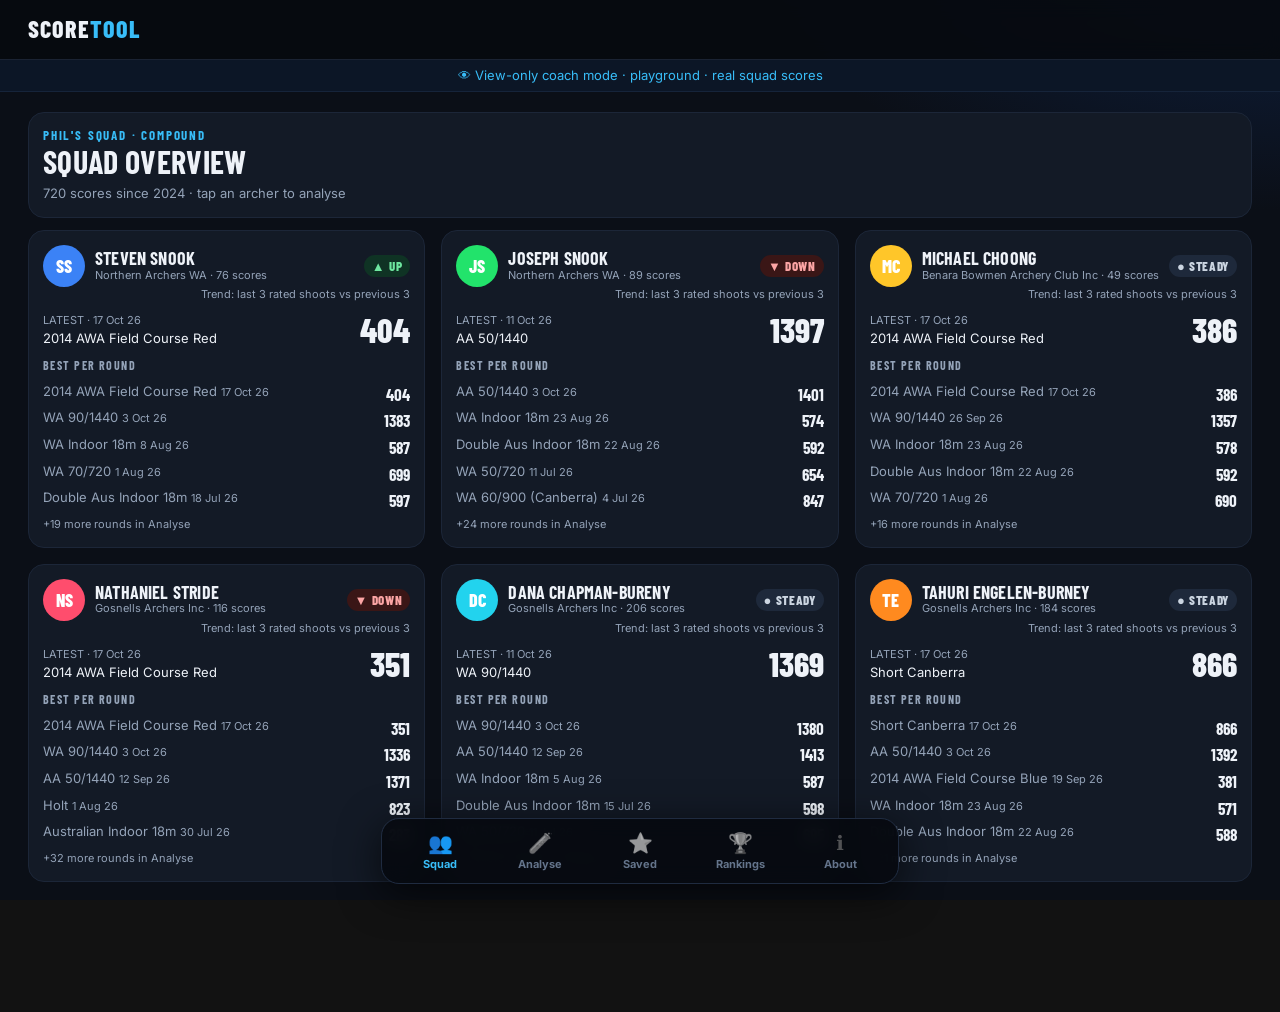
==== commit 08377b8e: "Coach playground: QA fixes (ends, flights, PB, rankings ties/squad, causes, incomplete rounds, remov" ====
--- a/c-7q4m9x2k/index.html
+++ b/c-7q4m9x2k/index.html
@@ -1,437 +1,450 @@
-<!doctype html><html lang="en"><head><meta charset="utf-8"><meta name="robots" content="noindex,nofollow"><meta name="viewport" content="width=device-width,initial-scale=1,viewport-fit=cover">
-<meta name="theme-color" content="#070a10"><title>ScoreTool · Coach mode playground</title>
-<style>@font-face{font-family:"Inter";src:url([data-uri]) format("woff2");font-weight:100 900}@font-face{font-family:"Barlow Condensed";src:url([data-uri]) format("woff2");font-weight:700}@font-face{font-family:"Barlow Condensed";src:url([data-uri]) format("woff2");font-weight:800}</style><style>:root{color-scheme:dark;--ink:#eef2f8;--ink2:#cbd5e1;--muted:#94a3b8;--line:#223047;--bg:#0b0f17;--card:#131a26;--card2:#182233;--night:#070a10;--blue:#3b82f6;--sky:#38bdf8;--blue-bg:#13233f;--green:#22e36b;--gold:#ffc629;--r:16px;--disp:"Barlow Condensed","Arial Narrow",sans-serif;--body:Inter,system-ui,sans-serif}
-*{box-sizing:border-box;-webkit-tap-highlight-color:transparent}html{scroll-behavior:smooth}
-body{margin:0;background:radial-gradient(900px 500px at 100% -10%,#0f2347 0%,var(--bg) 60%) fixed;color:var(--ink);font:15px/1.45 var(--body);padding-bottom:calc(76px + env(safe-area-inset-bottom))}
-h1,h2,h3{font-family:var(--disp);text-transform:uppercase;line-height:1.05;margin:0 0 6px;letter-spacing:.01em}h1{font-size:32px}h2{font-size:23px}h3{font-size:18px}
-.top{background:rgba(7,10,16,.92);backdrop-filter:blur(10px);display:flex;justify-content:space-between;align-items:center;padding:10px 14px;position:sticky;top:0;z-index:5;border-bottom:1px solid #1a2333}
-.logo{font-family:var(--disp);font-weight:800;font-size:24px;text-transform:uppercase;letter-spacing:.04em}.logo span{color:var(--sky)}
-.mode{display:flex;background:#1b2433;border-radius:99px;padding:3px;font:800 13px var(--disp);text-transform:uppercase;letter-spacing:.06em}
-.mode span,.mode b{padding:6px 12px;border-radius:99px}.mode span{color:#64748b}.mode b{background:var(--blue);color:#fff;box-shadow:0 0 16px #3b82f677}
-.vo-bar{font-size:12px;color:var(--sky);text-align:center;padding:6px;background:#0c1626;border-bottom:1px solid #16243a}
-main{max-width:720px;margin:0 auto;padding:12px}
-.card{background:var(--card);border:1px solid #1c2638;border-radius:var(--r);padding:14px;margin:0 0 12px}.card.fresh{animation:in .25s ease}
-@keyframes in{from{opacity:0;transform:translateY(6px)}to{opacity:1;transform:none}}
-.kicker{font:700 13px var(--disp);text-transform:uppercase;letter-spacing:.14em;color:var(--sky);display:block;margin-bottom:2px}
-.muted{color:var(--muted)}.small{font-size:13px}.tiny{font-size:11px}
-.row{display:flex;align-items:center;gap:10px}.sp{flex:1}.wrap{flex-wrap:wrap}
-.av{width:42px;height:42px;border-radius:50%;display:flex;align-items:center;justify-content:center;font:800 18px var(--disp);color:#fff;flex:none}
-.arch{cursor:pointer;transition:transform .12s}.arch:active{transform:scale(.985)}
-.big{font:800 34px var(--disp);line-height:1}.trend{font:800 13px var(--disp);padding:3px 8px;border-radius:99px;letter-spacing:.05em;text-transform:uppercase}
-.up{background:#0f3324;color:#6ee7a0}.down{background:#3a1616;color:#fca5a5}.flat{background:#1e293b;color:#cbd5e1}
-.bests{display:grid;grid-template-columns:1fr auto;gap:2px 10px;margin-top:10px;font-size:13px}.bests b{font-family:var(--disp);font-size:17px;text-align:right}
-.chips{display:flex;gap:6px;overflow-x:auto;padding:2px 0 6px;scrollbar-width:none}.chips.wrap{flex-wrap:wrap;overflow:visible}.chips::-webkit-scrollbar{display:none}
-.chip{flex:none;border:1px solid #2a3a55;background:#111a29;color:var(--ink2);border-radius:99px;padding:8px 12px;font:600 13px var(--body);cursor:pointer;white-space:nowrap;transition:all .15s;min-height:36px}
-.chip.on{background:var(--blue);border-color:var(--blue);color:#fff;box-shadow:0 0 12px #3b82f655}
-.chip .dot{display:inline-block;width:9px;height:9px;border-radius:50%;margin-right:6px;vertical-align:1px}
-.flab{font:700 12px var(--disp);text-transform:uppercase;letter-spacing:.12em;color:var(--muted);margin:10px 0 4px;display:flex;justify-content:space-between}
-.flab a{color:var(--sky);cursor:pointer;letter-spacing:.04em}
-.btn{border:0;border-radius:12px;padding:11px 16px;font:700 14px var(--body);cursor:pointer;background:var(--blue);color:#fff;min-height:44px}
-.btn.ghost{background:var(--blue-bg);color:var(--sky)}.btn.sm{min-height:34px;padding:7px 12px;font-size:13px}
-input[type=date],input[type=text],select{font:14px var(--body);padding:9px;border:1px solid #2a3a55;border-radius:10px;background:#0e1522;color:var(--ink);width:100%}
-.stats{display:grid;grid-template-columns:repeat(4,1fr);gap:6px}.stat{background:var(--card2);border-radius:12px;padding:8px 4px;text-align:center}
-.stat b{display:block;font:800 24px var(--disp)}.stat span{font-size:11px;color:var(--muted)}
-svg{display:block;width:100%;height:auto}svg text{font-family:var(--body);fill:#94a3b8;font-size:10px}
-table{width:100%;border-collapse:collapse;font-size:13px}td,th{padding:7px 5px;border-bottom:1px solid var(--line);text-align:right}th{font:700 12px var(--disp);text-transform:uppercase;letter-spacing:.08em;color:var(--muted)}
-td:first-child,th:first-child{text-align:left}tr.click{cursor:pointer}tr.click:active{background:#16223a}
-.sq{background:linear-gradient(90deg,#13305e,transparent)}.sq td:first-child{border-left:3px solid var(--sky)}
-.legend{display:flex;flex-wrap:wrap;gap:4px 12px;font-size:12px;margin:6px 0}.legend i{display:inline-block;width:10px;height:10px;border-radius:3px;margin-right:5px}
-.tabs{position:fixed;bottom:0;left:0;right:0;background:rgba(7,10,16,.95);backdrop-filter:blur(10px);display:flex;justify-content:space-around;padding:6px 4px calc(6px + env(safe-area-inset-bottom));z-index:6;border-top:1px solid #1a2333}
-.tabs button{flex:1;background:none;border:0;color:#64748b;font:700 11px var(--body);display:flex;flex-direction:column;align-items:center;gap:2px;padding:6px 0;cursor:pointer}
-.tabs button span{font-size:20px;filter:grayscale(1);opacity:.7}.tabs button.on{color:var(--sky)}.tabs button.on span{filter:none;opacity:1}
-.sheet{position:fixed;inset:0;background:rgba(0,0,0,.6);z-index:10;display:flex;align-items:flex-end;justify-content:center}.sheet.hidden{display:none}
-.sheet .pane{background:var(--card);width:100%;max-width:720px;max-height:88vh;overflow:auto;border-radius:20px 20px 0 0;padding:16px;animation:up .22s ease}
-@keyframes up{from{transform:translateY(40px);opacity:.4}to{transform:none;opacity:1}}
-.arrow{display:inline-block;min-width:24px;padding:1px 4px;border-radius:6px;font-weight:800;margin:1px;text-align:center;font-size:12px}
-.a-x,.a-10,.a-9{background:#ffd84d;color:#000}.a-8,.a-7{background:#d62828;color:#fff}.a-6,.a-5{background:#1d4ed8;color:#fff}.a-4,.a-3{background:#111;color:#fff;border:1px solid #444}.a-2,.a-1{background:#fff;color:#000}.a-m{background:#475569;color:#fff}
-.ends td{text-align:center}.ends td:first-child{text-align:left}
-.combo{display:flex;align-items:center;gap:8px;background:var(--card2);border-radius:12px;padding:10px 12px;margin-bottom:6px;cursor:pointer}
-.combo b{flex:1}.combo .x{color:#64748b;padding:4px 8px}
-.toast{position:fixed;left:50%;bottom:90px;transform:translateX(-50%) translateY(20px);background:#1e3a8a;color:#fff;padding:10px 16px;border-radius:12px;opacity:0;transition:all .25s;pointer-events:none;z-index:20;font-weight:600}
-.toast.show{opacity:1;transform:translateX(-50%)}
-.note{border-left:3px solid var(--sky);padding:8px 10px;background:#0e1a2e;border-radius:8px;font-size:13px;color:var(--ink2)}
-.seg{display:flex;background:#0e1522;border-radius:10px;padding:3px;gap:3px}.seg button{flex:1;border:0;background:none;color:var(--muted);padding:8px;border-radius:8px;font:700 13px var(--body);cursor:pointer}.seg button.on{background:var(--blue);color:#fff}
-.tgt{display:block;margin:6px auto;max-width:260px}
-
-.desk{display:none}
-@media(min-width:1024px){
-body{padding-bottom:0}.top{padding:12px 28px}.vo-bar{font-size:13px}
-main{max-width:none;padding:20px 28px 110px}
-.tabs{left:50%;right:auto;bottom:16px;transform:translateX(-50%);border-radius:18px;border:1px solid #1f2b40;padding:6px 10px;gap:4px;box-shadow:0 10px 40px #000a}
-.tabs button{flex:none;width:96px}
-.t-squad .grid{display:grid;grid-template-columns:repeat(auto-fill,minmax(360px,1fr));gap:16px}.t-squad .grid .card{margin:0}
-.t-mix{display:grid;grid-template-columns:360px 1fr;gap:20px;align-items:start}
-.t-mix>.card:first-child{position:sticky;top:96px;max-height:calc(100vh - 116px);overflow:auto;margin:0}
-.t-mix .chips{flex-wrap:wrap;overflow:visible}.desk{display:block;margin-top:6px}
-#out{display:grid;grid-template-columns:repeat(2,minmax(0,1fr));gap:16px;align-items:start}#out>.card{margin:0}
-#out>.card:first-child,#out>.card:nth-child(2),#out>.card:last-child{grid-column:1/-1}
-#out>.card:nth-child(2) svg{max-height:360px}
-.t-rank .rgrid{display:grid;grid-template-columns:1fr 1fr;gap:20px;align-items:start}
-.t-saved,.t-about{max-width:760px;margin:0 auto}
-.sheet{align-items:center}.sheet .pane{border-radius:20px;max-width:820px}
-}
-.gb{display:flex;flex-direction:column;gap:8px}.gbr{display:flex;gap:8px;align-items:center}.gbl{width:74px;font-size:12px;color:var(--ink2);flex:none}.gbb{flex:1;display:flex;flex-direction:column;gap:3px}
-.gbbar{display:flex;align-items:center;gap:6px;font:700 12px var(--body)}.gbbar i{display:block;height:12px;border-radius:4px;transition:width .3s}.gbbar span{color:var(--ink2)}
-@media(min-width:1024px){#out{grid-template-columns:repeat(auto-fill,minmax(440px,1fr))}}
-
-.mini-grid{display:grid;grid-template-columns:1fr;gap:10px}.mini{background:var(--card2);border-radius:12px;padding:8px}.mt{font:700 13px var(--disp);text-transform:uppercase;letter-spacing:.06em;color:var(--ink2);margin-bottom:2px}
-.phil-head{border-color:#1e3a8a;background:linear-gradient(160deg,#10254d,var(--card))}
-@media(min-width:600px){.mini-grid{grid-template-columns:1fr 1fr}}
-@media(min-width:1024px){#out>.phil-head{grid-column:1/-1}#out>.card.wide2{grid-column:1/-1}.mini-grid{grid-template-columns:repeat(auto-fill,minmax(300px,1fr))}}
-@media(min-width:1024px){#out>.card:has(.mini-grid){grid-column:1/-1}}
-.sample-badge{display:inline-block;background:#3a2a10;color:#ffcf7a;border:1px dashed #ffcf7a;font:800 11px var(--body);padding:2px 7px;border-radius:6px;text-transform:uppercase;letter-spacing:.04em;vertical-align:middle}.sample-card{border:1px dashed #ffcf7a}
-@media(min-width:1024px){#out>.sample-card{grid-column:1/-1}}
-
-.pulse{animation:pulse 1s ease}@keyframes pulse{0%{box-shadow:0 0 0 0 #38bdf8cc;border-color:#38bdf8}100%{box-shadow:0 0 0 14px #38bdf800}}
-.pulse svg,.pulse table,.pulse .gb{animation:fadein .35s ease}@keyframes fadein{from{opacity:.25}to{opacity:1}}
-.sumbar{position:sticky;top:52px;z-index:4;background:rgba(11,20,36,.95);backdrop-filter:blur(8px);border:1px solid #1e3a8a;border-radius:12px;padding:9px 12px;margin:0 0 12px;font-size:13px;color:var(--ink2)}
-.sumbar .cnt{display:inline-block;margin-left:6px;background:var(--blue);color:#fff;border-radius:99px;padding:1px 9px;font-weight:700;font-size:12px}
-.why{background:#0e1a2e;border:1px dashed #2a4670;border-radius:10px;padding:12px;font-size:13px;color:var(--ink2);min-height:60px;display:flex;align-items:center}
-.ne{display:inline-block;background:#1e293b;color:#cbd5e1;border-radius:6px;padding:1px 6px;font-size:11px;font-weight:700}
-@media(min-width:1024px){#out>.sumbar{grid-column:1/-1;top:64px;margin:0}}
-.mode .dis{cursor:not-allowed;opacity:.6}
-</style></head><body>
-<header class="top"><div class="logo">Score<span>Tool</span></div><div class="mode"><span class="dis" aria-disabled="true" title="Competitor mode is in the full ScoreTool app. This playground is coach view only.">Competitor</span><b title="You are in coach view (view-only)">Coach</b></div></header>
-<div class="vo-bar">👁 View-only coach mode · playground · real squad scores</div>
-<main id="app"></main>
-<nav class="tabs" id="tabs"></nav><div id="sheet" class="sheet hidden"></div><div id="toast" class="toast"></div>
-<script>window.COACH_DATA={"generated":"2026-10-17 20:18","window_from":"2026-04-17","squad":[{"id":24236,"name":"Steven Snook","club":"Northern Archers WA","gender":null},{"id":25053,"name":"Joseph Snook","club":"Northern Archers WA","gender":null},{"id":16922,"name":"Michael Choong","club":"Benara Bowmen Archery Club Inc","gender":null},{"id":18568,"name":"Nathaniel Stride","club":"Gosnells Archers Inc","gender":null},{"id":32545,"name":"Dana Chapman-Bureny","club":"Gosnells Archers Inc","gender":null},{"id":31687,"name":"Tahuri Engelen-Burney","club":"Gosnells Archers Inc","gender":"Male"}],"rounds":[{"a":640139,"m":24236,"dt":"2024-01-05","ev":"Friday Night Indoor - Youth Nationals Training","r":"Australian Indoor 18m","disc":"Indoor","cl":"Open","t":291,"rt":95.9,"ds":[{"n":1,"d":"18m","f":"WA 40cm (3 spot)","t":291,"e":[[3,"X,X,10",30],[6,"X,X,9",29],[9,"10,9,9",28],[12,"10,10,9",29],[15,"X,10,9",29],[18,"X,10,9",29],[21,"X,10,9",29],[24,"X,X,X",30],[27,"X,10,9",29],[30,"X,X,9",29]]}]},{"a":640140,"m":24236,"dt":"2024-01-05","ev":"Friday Night Indoor - Youth Nationals Training","r":"Australian Indoor 18m","disc":"Indoor","cl":"Open","t":94,"rt":15.2,"ds":[{"n":1,"d":"18m","f":"WA 40cm (3 spot)","t":94,"e":[[3,"9,9,9",27],[6,"X,9,9",28],[9,"X,10,9",29],[12,"X,M,M",10],[15,",,",null],[18,",,",null],[21,",,",null],[24,",,",null],[27,",,",null],[30,",,",null]]}]},{"a":648702,"m":24236,"dt":"2024-02-18","ev":"Jnr QRE","r":"WA 50/720","disc":"Outdoor","cl":"Open","t":638,"rt":92.2,"ds":[{"n":1,"d":"50m","f":"WA 80cm (6 ring)","t":322,"e":[[6,"X,9,9,9,9,9",55],[12,"X,9,9,9,8,8",53],[18,"X,X,10,10,9,7",56],[24,"10,9,8,8,8,6",49],[30,"10,10,9,9,9,9",56],[36,"X,10,9,9,8,7",53]]},{"n":2,"d":"50m","f":"WA 80cm (6 ring)","t":316,"e":[[6,"9,9,9,9,8,8",52],[12,"X,X,10,9,8,8",55],[18,"10,10,9,9,9,9",56],[24,"10,10,9,7,7,M",43],[30,"X,X,10,9,9,8",56],[36,"X,9,9,9,9,8",54]]}]},{"a":648700,"m":24236,"dt":"2024-03-03","ev":"Coral Dandridge Memorial Shoot","r":"WA 60/900 (Canberra)","disc":"Outdoor","cl":"Open","t":850,"rt":93.1,"ds":[{"n":1,"d":"60m","f":"WA 122cm","t":275,"e":[[6,"X,10,9,9,9,8",55],[12,"10,10,10,9,9,9",57],[18,"10,10,9,9,9,8",55],[24,"10,10,9,9,9,8",55],[30,"X,9,9,9,8,8",53]]},{"n":2,"d":"50m","f":"WA 122cm","t":282,"e":[[6,"X,10,9,9,9,8",55],[12,"X,10,10,9,9,9",57],[18,"10,10,10,10,9,8",57],[24,"10,10,9,9,9,8",55],[30,"X,X,10,10,9,9",58]]},{"n":3,"d":"40m","f":"WA 122cm","t":293,"e":[[6,"X,X,10,10,9,9",58],[12,"X,X,10,10,10,9",59],[18,"X,10,10,10,9,9",58],[24,"X,X,X,10,10,9",59],[30,"10,10,10,10,10,9",59]]}]},{"a":657577,"m":24236,"dt":"2024-03-17","ev":"club shoot 50/720","r":"WA 50/720","disc":"Outdoor","cl":"Open","t":646,"rt":94.7,"ds":[{"n":1,"d":"50m","f":"WA 80cm (6 ring)","t":324,"e":[[6,"X,9,9,9,9,7",53],[12,"X,10,9,8,8,8",53],[18,"10,10,9,9,9,8",55],[24,"X,10,10,10,9,8",57],[30,"X,10,10,9,8,7",54],[36,"10,9,9,9,8,7",52]]},{"n":2,"d":"50m","f":"WA 80cm (6 ring)","t":322,"e":[[6,"X,10,9,9,9,8",55],[12,"9,9,9,9,8,7",51],[18,"X,10,9,9,9,9",56],[24,"10,10,10,9,8,8",55],[30,"9,9,8,8,7,7",48],[36,"X,10,10,9,9,9",57]]}]},{"a":663385,"m":24236,"dt":"2024-04-13","ev":"Richard Mulliner Centenary Postal Shoot","r":"Holt","disc":"Outdoor","cl":"Open","t":827,"rt":100.2,"ds":[{"n":1,"d":"50m","f":"WA 80cm","t":276,"e":[[6,"9,9,9,9,9,9",54],[12,"10,10,9,9,9,8",55],[18,"10,10,10,9,9,8",56],[24,"10,10,10,10,9,9",58],[30,"10,9,9,9,8,8",53]]},{"n":2,"d":"50m","f":"WA 80cm","t":275,"e":[[6,"10,10,10,9,9,8",56],[12,"10,9,9,9,9,8",54],[18,"10,10,9,9,9,8",55],[24,"10,10,10,9,9,8",56],[30,"10,10,9,9,8,8",54]]},{"n":3,"d":"50m","f":"WA 80cm","t":276,"e":[[6,"10,10,10,10,10,9",59],[12,"10,9,9,9,9,8",54],[18,"10,10,10,10,9,8",57],[24,"10,10,9,9,9,8",55],[30,"10,9,9,8,8,7",51]]}]},{"a":663101,"m":24236,"dt":"2024-04-13","ev":"Club shoot.","r":"Holt","disc":"Outdoor","cl":"Open","t":827,"rt":100.2,"ds":[{"n":1,"d":"50m","f":"WA 80cm","t":276,"e":[[6,"9,9,9,9,9,9",54],[12,"10,10,9,9,9,8",55],[18,"10,10,10,9,9,8",56],[24,"10,10,10,10,9,9",58],[30,"10,9,9,9,8,8",53]]},{"n":2,"d":"50m","f":"WA 80cm","t":275,"e":[[6,"10,10,10,9,9,8",56],[12,"10,9,9,9,9,8",54],[18,"10,10,9,9,9,8",55],[24,"10,10,10,9,9,8",56],[30,"10,10,9,9,8,8",54]]},{"n":3,"d":"50m","f":"WA 80cm","t":276,"e":[[6,"10,10,10,10,10,9",59],[12,"10,9,9,9,9,8",54],[18,"10,10,10,10,9,8",57],[24,"10,10,9,9,9,8",55],[30,"10,9,9,8,8,7",51]]}]},{"a":665354,"m":24236,"dt":"2024-04-21","ev":"Club Shoot","r":"Launceston","disc":"Outdoor","cl":"Open","t":670,"rt":94.3,"ds":[{"n":1,"d":"50m","f":"WA 80cm","t":331,"e":[[6,"9,9,9,9,8,8",52],[12,"X,10,9,9,9,8",55],[18,"X,10,9,9,9,9",56],[24,"X,10,9,9,9,9",56],[30,"X,X,10,9,9,8",56],[36,"X,X,X,9,9,8",56]]},{"n":2,"d":"30m","f":"WA 80cm","t":339,"e":[[6,"10,10,10,10,10,9",59],[12,"10,10,9,9,8,8",54],[18,"10,10,10,9,9,9",57],[24,"X,10,10,9,9,9",57],[30,"10,10,9,9,9,9",56],[36,"10,10,10,9,9,8",56]]}]},{"a":668681,"m":24236,"dt":"2024-05-05","ev":"Marian Newitt Memorial","r":"WA 60/900 (Canberra)","disc":"Outdoor","cl":"Open","t":860,"rt":97.2,"ds":[{"n":1,"d":"60m","f":"WA 122cm","t":287,"e":[[6,"X,X,10,10,10,9",59],[12,"10,10,9,9,9,7",54],[18,"10,10,10,10,9,9",58],[24,"X,X,10,10,10,9",59],[30,"X,X,X,X,10,7",57]]},{"n":2,"d":"50m","f":"WA 122cm","t":281,"e":[[6,"10,10,10,9,9,8",56],[12,"10,10,9,9,8,8",54],[18,"10,10,10,10,9,9",58],[24,"10,9,9,9,8,8",53],[30,"X,10,10,10,10,10",60]]},{"n":3,"d":"40m","f":"WA 122cm","t":292,"e":[[6,"X,10,10,10,9,9",58],[12,"X,10,10,10,9,9",58],[18,"X,X,10,10,9,9",58],[24,"X,X,X,10,10,10",60],[30,"10,10,10,10,9,9",58]]}]},{"a":666845,"m":24236,"dt":"2024-05-19","ev":"Sorrento Tournament 2024","r":"Sorrento","disc":"Outdoor","cl":"Open","t":973,"rt":88.7,"ds":[{"n":1,"d":"70m","f":"WA 122cm","t":311,"e":[[6,"9,9,9,9,9,8",53],[12,"10,10,9,9,8,6",52],[18,"9,8,8,8,8,7",48],[24,"9,9,9,9,8,8",52],[30,"X,10,9,8,8,7",52],[36,"10,9,9,9,9,8",54]]},{"n":2,"d":"60m","f":"WA 122cm","t":325,"e":[[6,"10,9,9,8,8,8",52],[12,"X,X,10,9,9,7",55],[18,"10,9,9,9,9,8",54],[24,"10,9,9,8,8,7",51],[30,"X,X,X,10,10,9",59],[36,"10,10,9,9,8,8",54]]},{"n":3,"d":"50m","f":"WA 122cm","t":337,"e":[[6,"X,9,9,9,8,8",53],[12,"10,10,9,9,9,8",55],[18,"X,10,9,9,8,8",54],[24,"X,X,X,10,10,9",59],[30,"10,10,10,10,9,9",58],[36,"10,10,10,10,9,9",58]]}]},{"a":680903,"m":24236,"dt":"2024-06-15","ev":"15/6/24 Club Shoot undercover","r":"Double Aus Indoor 18m","disc":"Indoor","cl":"Open","t":589,"rt":101.7,"ds":[{"n":1,"d":"18m","f":"WA 40cm","t":294,"e":[[6,"X,X,X,10,10,9",59],[12,"X,X,10,10,9,8",57],[18,"X,10,10,10,10,9",59],[24,"X,X,10,10,10,10",60],[30,"X,X,10,10,10,9",59]]},{"n":2,"d":"18m","f":"WA 40cm","t":295,"e":[[6,"X,10,10,10,10,9",59],[12,"X,X,X,X,10,9",59],[18,"X,10,10,10,9,8",57],[24,"10,10,10,10,10,10",60],[30,"X,X,X,10,10,10",60]]}]},{"a":684062,"m":24236,"dt":"2024-06-29","ev":"Club Shoot 29/6/24 Undercover","r":"WA Indoor 18m","disc":"Indoor","cl":"Open","t":560,"rt":95.4,"ds":[{"n":1,"d":"18m","f":"WA 40cm","t":281,"e":[[6,"10,9,9,9,9,9",55],[12,"10,10,10,9,9,9",57],[18,"10,10,10,10,9,9",58],[24,"10,9,9,9,9,9",55],[30,"10,10,9,9,9,9",56]]},{"n":2,"d":"18m","f":"WA 40cm","t":279,"e":[[6,"10,9,9,9,9,8",54],[12,"10,9,9,9,9,9",55],[18,"10,10,10,9,9,9",57],[24,"10,9,9,9,9,9",55],[30,"10,10,10,10,9,9",58]]}]},{"a":680517,"m":24236,"dt":"2024-06-30","ev":"AWA QRE","r":"WA 50/720","disc":"Outdoor","cl":"Open","t":639,"rt":92.5,"ds":[{"n":1,"d":"50m","f":"WA 80cm (6 ring)","t":327,"e":[[6,"X,X,10,9,9,9",57],[12,"X,X,10,9,9,9",57],[18,"10,9,9,8,8,7",51],[24,"10,10,9,9,9,9",56],[30,"10,9,9,9,9,8",54],[36,"9,9,9,9,8,8",52]]},{"n":2,"d":"50m","f":"WA 80cm (6 ring)","t":312,"e":[[6,"X,10,10,9,7,7",53],[12,"10,10,8,8,8,8",52],[18,"9,9,9,9,9,9",54],[24,"10,9,9,9,9,8",54],[30,"X,9,9,9,7,7",51],[36,"9,9,8,8,7,7",48]]}]},{"a":679846,"m":24236,"dt":"2024-07-06","ev":"Archery WA State/National Indoor Championships 2024","r":"Double Aus Indoor 18m","disc":"Indoor","cl":"Open","t":567,"rt":86.8,"ds":[{"n":1,"d":"18m","f":"WA 40cm (3 spot)","t":281,"e":[[3,"X,9,9",28],[6,"X,X,9",29],[9,"X,9,8",27],[12,"10,10,9",29],[15,"X,X,9",29],[18,"X,10,9",29],[21,"X,9,8",27],[24,"9,9,9",27],[27,"X,9,9",28],[30,"10,9,9",28]]},{"n":2,"d":"18m","f":"WA 40cm (3 spot)","t":286,"e":[[3,"10,9,9",28],[6,"10,10,10",30],[9,"10,10,8",28],[12,"X,9,9",28],[15,"10,9,9",28],[18,"10,9,9",28],[21,"10,10,9",29],[24,"10,10,9",29],[27,"X,9,9",28],[30,"10,10,10",30]]}]},{"a":679847,"m":24236,"dt":"2024-07-07","ev":"Archery WA State/National Indoor Championships 2024","r":"WA Indoor 18m","disc":"Indoor","cl":"Open","t":559,"rt":94.6,"ds":[{"n":1,"d":"18m","f":"WA 40cm (3 spot)","t":277,"e":[[3,"10,9,9",28],[6,"9,9,9",27],[9,"10,9,9",28],[12,"10,9,9",28],[15,"10,10,9",29],[18,"10,10,9",29],[21,"10,9,8",27],[24,"9,9,9",27],[27,"9,9,9",27],[30,"10,9,8",27]]},{"n":2,"d":"18m","f":"WA 40cm (3 spot)","t":282,"e":[[3,"10,9,9",28],[6,"10,9,9",28],[9,"9,9,9",27],[12,"10,10,9",29],[15,"10,9,9",28],[18,"10,10,10",30],[21,"10,9,9",28],[24,"10,9,9",28],[27,"10,9,9",28],[30,"10,9,9",28]]}]},{"a":688133,"m":24236,"dt":"2024-07-20","ev":"Club shoot (under cover)","r":"Drake","disc":"Outdoor","cl":"Open","t":881,"rt":100.6,"ds":[{"n":1,"d":"30m","f":"WA 80cm","t":291,"e":[[6,"X,10,10,9,9,9",57],[12,"X,X,X,X,10,9",59],[18,"X,X,10,9,9,9",57],[24,"X,X,X,10,10,9",59],[30,"X,X,X,X,10,9",59]]},{"n":2,"d":"30m","f":"WA 80cm","t":291,"e":[[6,"X,X,9,9,9,9",56],[12,"X,10,10,10,10,10",60],[18,"X,X,10,10,9,9",58],[24,"10,10,10,10,10,9",59],[30,"X,X,10,10,9,9",58]]},{"n":3,"d":"30m","f":"WA 80cm","t":299,"e":[[6,"X,X,X,X,10,10",60],[12,"X,X,X,X,X,10",60],[18,"X,X,X,10,10,9",59],[24,"X,X,10,10,10,10",60],[30,"X,X,X,10,10,10",60]]}]},{"a":689073,"m":24236,"dt":"2024-08-03","ev":"Archery WA State Field Championships 2024","r":"2014 AWA Field Course Red","disc":"Field","cl":"Open","t":348,"rt":88.2,"ds":[{"n":1,"d":"","f":"","t":348,"e":[[23,"6,5,5",16],[24,"6,4,3",13],[1,"6,6,5",17],[2,"5,4,4",13],[3,"6,5,4",15],[4,"6,4,3",13],[5,"5,5,5",15],[6,"4,4,4",12],[7,"6,5,4",15],[8,"6,5,4",15],[9,"6,4,3",13],[10,"6,5,3",14],[11,"6,5,4",15],[12,"5,5,5",15],[13,"6,5,4",15],[14,"6,5,5",16],[15,"5,5,4",14],[16,"5,4,4",13],[17,"6,4,4",14],[18,"6,4,4",14],[19,"6,5,5",16],[20,"6,5,4",15],[21,"5,5,4",14],[22,"6,5,5",16]]}]},{"a":689074,"m":24236,"dt":"2024-08-04","ev":"Archery WA State Field Championships 2024","r":"2014 AWA Field Course Red","disc":"Field","cl":"Open","t":335,"rt":83.4,"ds":[{"n":1,"d":"","f":"","t":335,"e":[[23,"4,4,4",12],[24,"5,5,4",14],[1,"5,4,3",12],[2,"6,5,4",15],[3,"5,4,4",13],[4,"4,4,4",12],[5,"5,4,4",13],[6,"4,4,4",12],[7,"6,5,5",16],[8,"6,5,5",16],[9,"4,4,4",12],[10,"6,5,5",16],[11,"5,5,4",14],[12,"6,4,4",14],[13,"5,5,2",12],[14,"5,4,4",13],[15,"5,4,4",13],[16,"6,5,4",15],[17,"6,4,4",14],[18,"5,4,3",12],[19,"6,5,4",15],[20,"6,6,6",18],[21,"6,5,5",16],[22,"6,5,5",16]]}]},{"a":701157,"m":24236,"dt":"2024-09-15","ev":"BENARA BOWMEN 720 MATCHPLAY EVENT 2024","r":"Benara Matchplay 50/720 6 Ring 80cm","disc":"Outdoor","cl":"Open","t":641,"rt":93.1,"ds":[{"n":1,"d":"50m","f":"WA 80cm (6 ring)","t":317,"e":[[6,"X,X,9,8,8,7",52],[12,"9,9,8,8,7,6",47],[18,"X,X,10,10,8,8",56],[24,"10,10,9,9,8,7",53],[30,"X,10,10,9,8,7",54],[36,"10,10,9,9,9,8",55]]},{"n":2,"d":"50m","f":"WA 80cm (6 ring)","t":324,"e":[[6,"X,10,10,8,8,7",53],[12,"X,X,10,10,9,9",58],[18,"10,10,9,9,9,7",54],[24,"X,9,9,8,8,7",51],[30,"10,10,10,9,8,8",55],[36,"10,9,9,9,8,8",53]]}]},{"a":704139,"m":24236,"dt":"2024-09-22","ev":"Western Dragon Field Challenge","r":"Field Red","disc":"Field","cl":"Open","t":361,"rt":93.3,"ds":[{"n":1,"d":"","f":"","t":361,"e":[[1,"5,4,1",10],[2,"6,5,5",16],[3,"5,4,4",13],[4,"6,5,4",15],[5,"5,5,4",14],[6,"6,6,4",16],[7,"6,6,5",17],[8,"6,6,5",17],[9,"6,6,5",17],[10,"6,6,6",18],[11,"6,5,4",15],[12,"6,4,1",11],[13,"5,5,5",15],[14,"6,5,5",16],[15,"6,5,4",15],[16,"5,4,4",13],[17,"6,5,4",15],[18,"6,5,3",14],[19,"6,5,5",16],[20,"6,6,4",16],[21,"6,5,5",16],[22,"5,5,3",13],[23,"6,5,5",16],[24,"6,6,5",17]]}]},{"a":705020,"m":24236,"dt":"2024-09-28","ev":"Club shoot","r":"Wollongong","disc":"Outdoor","cl":"Open","t":635,"rt":97.6,"ds":[{"n":1,"d":"90m","f":"WA 122cm","t":304,"e":[[6,"9,9,8,8,8,7",49],[12,"9,9,9,8,8,7",50],[18,"X,10,9,9,8,7",53],[24,"10,9,8,8,7,7",49],[30,"X,X,9,9,7,6",51],[36,"10,9,9,8,8,8",52]]},{"n":2,"d":"70m","f":"WA 122cm","t":331,"e":[[6,"10,10,9,9,9,9",56],[12,"X,X,10,10,10,9",59],[18,"X,10,10,10,9,9",58],[24,"X,X,9,9,8,8",54],[30,"X,9,9,9,8,6",51],[36,"10,9,9,9,8,8",53]]}]},{"a":706901,"m":24236,"dt":"2024-10-05","ev":"Club shoot","r":"Wollongong","disc":"Outdoor","cl":"Open","t":650,"rt":102.4,"ds":[{"n":1,"d":"90m","f":"WA 122cm","t":320,"e":[[6,"10,10,10,9,8,8",55],[12,"9,9,9,8,8,7",50],[18,"10,9,9,8,8,7",51],[24,"10,10,9,9,9,8",55],[30,"X,10,10,9,9,8",56],[36,"X,10,9,9,8,7",53]]},{"n":2,"d":"70m","f":"WA 122cm","t":330,"e":[[6,"X,X,10,9,9,9",57],[12,"X,9,9,8,8,8",52],[18,"X,10,10,9,9,7",55],[24,"X,X,10,9,9,8",56],[30,"10,10,9,9,9,9",56],[36,"10,9,9,9,9,8",54]]}]},{"a":706492,"m":24236,"dt":"2024-10-13","ev":"W.A. State Target Championships","r":"WA 90/1440","disc":"Outdoor","cl":"Open","t":1323,"rt":99.5,"ds":[{"n":1,"d":"90m","f":"WA 122cm","t":314,"e":[[6,"10,9,8,8,8,8",51],[12,"10,10,9,9,9,8",55],[18,"9,9,9,9,9,7",52],[24,"9,9,9,8,7,7",49],[30,"X,10,9,9,9,8",55],[36,"9,9,9,9,8,8",52]]},{"n":2,"d":"70m","f":"WA 122cm","t":331,"e":[[6,"9,9,9,9,8,8",52],[12,"X,X,10,10,9,8",57],[18,"X,X,10,9,8,8",55],[24,"10,10,10,9,9,8",56],[30,"10,10,9,9,9,8",55],[36,"X,10,10,9,9,8",56]]},{"n":3,"d":"50m","f":"WA 80cm","t":330,"e":[[6,"9,9,9,8,8,8",51],[12,"X,X,10,10,10,8",58],[18,"X,X,10,9,9,9",57],[24,"10,9,9,9,9,8",54],[30,"X,9,9,9,9,8",54],[36,"X,10,10,9,9,8",56]]},{"n":4,"d":"30m","f":"WA 80cm","t":348,"e":[[6,"X,10,10,9,9,9",57],[12,"X,X,10,10,10,9",59],[18,"X,10,10,10,9,9",58],[24,"X,10,10,10,9,9",58],[30,"10,10,10,10,9,9",58],[36,"X,X,10,10,10,8",58]]}]},{"a":711799,"m":24236,"dt":"2024-10-26","ev":"club shoot 50/720 80","r":"WA 50/720","disc":"Outdoor","cl":"Open","t":670,"rt":103.5,"ds":[{"n":1,"d":"50m","f":"WA 80cm (6 ring)","t":337,"e":[[6,"X,10,9,9,9,9",56],[12,"10,9,9,9,9,9",55],[18,"X,X,X,10,10,9",59],[24,"X,9,9,9,9,8",54],[30,"X,10,10,10,9,9",58],[36,"10,10,9,9,9,8",55]]},{"n":2,"d":"50m","f":"WA 80cm (6 ring)","t":333,"e":[[6,"X,X,10,9,9,9",57],[12,"X,10,9,9,9,8",55],[18,"X,9,9,9,9,8",54],[24,"10,10,10,9,9,9",57],[30,"X,10,9,9,9,9",56],[36,"X,10,10,8,8,8",54]]}]},{"a":711801,"m":24236,"dt":"2024-10-27","ev":"club shoot 50/720","r":"WABB 50/720 (AA 50/720)","disc":"Outdoor","cl":"Open","t":702,"rt":105.4,"ds":[{"n":1,"d":"50m","f":"WA 122cm","t":353,"e":[[6,"X,10,10,10,9,9",58],[12,"X,X,10,10,10,9",59],[18,"X,X,10,10,10,9",59],[24,"X,X,X,X,X,10",60],[30,"X,X,10,10,10,9",59],[36,"X,10,10,10,9,9",58]]},{"n":2,"d":"50m","f":"WA 122cm","t":349,"e":[[6,"X,10,10,10,9,9",58],[12,"X,X,10,10,9,8",57],[18,"X,X,X,10,10,9",59],[24,"X,X,X,10,10,9",59],[30,"X,10,10,9,9,9",57],[36,"X,X,X,10,10,9",59]]}]},{"a":714762,"m":24236,"dt":"2024-11-10","ev":"Sunday 10/11/24 Baldivis Breakfast Field shoot","r":"Field 24Mk Red","disc":"Field","cl":"Open","t":368,"rt":96.2,"ds":[{"n":1,"d":"","f":"","t":368,"e":[[1,"6,6,3",15],[2,"5,5,4",14],[3,"6,6,3",15],[4,"5,5,4",14],[5,"5,4,4",13],[6,"6,6,5",17],[7,"6,6,5",17],[8,"6,5,4",15],[9,"6,5,5",16],[10,"6,4,4",14],[11,"6,6,5",17],[12,"6,5,4",15],[13,"6,5,5",16],[14,"6,6,4",16],[15,"6,6,5",17],[16,"5,5,5",15],[17,"5,5,5",15],[18,"6,5,5",16],[19,"5,5,5",15],[20,"5,4,4",13],[21,"6,6,5",17],[22,"5,5,4",14],[23,"6,5,4",15],[24,"6,6,5",17]]}]},{"a":717568,"m":24236,"dt":"2024-11-16","ev":"Canberra","r":"WA 60/900 (Canberra)","disc":"Outdoor","cl":"Open","t":860,"rt":97.2,"ds":[{"n":1,"d":"60m","f":"WA 122cm","t":282,"e":[[6,"X,10,10,9,9,8",56],[12,"10,10,9,9,9,8",55],[18,"10,10,10,10,9,9",58],[24,"X,X,10,9,9,8",56],[30,"X,10,10,9,9,9",57]]},{"n":2,"d":"50m","f":"WA 122cm","t":284,"e":[[6,"X,10,10,9,9,8",56],[12,"10,10,10,10,10,9",59],[18,"10,10,10,9,9,9",57],[24,"10,10,9,9,9,8",55],[30,"X,X,X,9,9,9",57]]},{"n":3,"d":"40m","f":"WA 122cm","t":294,"e":[[6,"X,X,10,10,10,9",59],[12,"X,X,10,10,10,10",60],[18,"X,X,10,10,9,9",58],[24,"X,X,X,X,10,10",60],[30,"X,X,10,9,9,9",57]]}]},{"a":730724,"m":24236,"dt":"2025-01-19","ev":"Club shoot","r":"WA 50/720","disc":"Outdoor","cl":"Open","t":685,"rt":110.4,"ds":[{"n":1,"d":"50m","f":"WA 80cm (6 ring)","t":342,"e":[[6,"X,10,10,10,9,9",58],[12,"10,10,10,10,9,9",58],[18,"X,10,10,10,9,9",58],[24,"10,10,9,9,8,8",54],[30,"X,X,10,10,9,9",58],[36,"10,10,10,9,9,8",56]]},{"n":2,"d":"50m","f":"WA 80cm (6 ring)","t":343,"e":[[6,"X,X,10,10,9,9",58],[12,"10,10,10,9,9,8",56],[18,"X,X,10,9,9,9",57],[24,"X,X,10,10,9,9",58],[30,"X,10,10,10,9,9",58],[36,"X,10,10,9,9,8",56]]}]},{"a":735886,"m":24236,"dt":"2025-02-09","ev":"Club shoot","r":"WABB 50/720 (AA 50/720)","disc":"Outdoor","cl":"Open","t":706,"rt":108.4,"ds":[{"n":1,"d":"50m","f":"WA 122cm","t":354,"e":[[6,"X,X,X,X,10,9",59],[12,"X,X,10,10,10,9",59],[18,"X,X,X,X,10,10",60],[24,"X,10,10,10,10,9",59],[30,"X,X,10,10,9,8",57],[36,"X,X,X,X,10,10",60]]},{"n":2,"d":"50m","f":"WA 122cm","t":352,"e":[[6,"X,X,10,10,9,9",58],[12,"X,X,X,10,10,9",59],[18,"X,X,10,10,10,9",59],[24,"X,10,10,10,9,9",58],[30,"X,10,10,10,9,9",58],[36,"X,X,X,X,10,10",60]]}]},{"a":736458,"m":24236,"dt":"2025-02-15","ev":"AWA Field QRE","r":"2014 AWA Field Course Red","disc":"Field","cl":"Open","t":366,"rt":95.3,"ds":[{"n":1,"d":"","f":"","t":366,"e":[[1,"6,4,3",13],[2,"5,4,4",13],[3,"4,4,4",12],[4,"5,5,5",15],[5,"5,5,4",14],[6,"6,6,4",16],[7,"6,5,4",15],[8,"6,6,5",17],[9,"6,6,3",15],[10,"6,6,6",18],[11,"6,5,5",16],[12,"6,5,4",15],[13,"5,5,5",15],[14,"5,4,4",13],[15,"5,5,4",14],[16,"6,6,4",16],[17,"6,4,4",14],[18,"6,5,4",15],[19,"6,6,6",18],[20,"6,6,5",17],[21,"6,6,6",18],[22,"6,6,4",16],[23,"6,5,4",15],[24,"6,5,5",16]]}]},{"a":736461,"m":24236,"dt":"2025-02-23","ev":"AWA QRE","r":"WA 50/720","disc":"Outdoor","cl":"Open","t":658,"rt":98.8,"ds":[{"n":1,"d":"50m","f":"WA 80cm (6 ring)","t":328,"e":[[6,"X,10,10,9,9,8",56],[12,"10,9,9,9,8,8",53],[18,"X,X,10,10,7,5",52],[24,"X,10,10,10,10,9",59],[30,"X,9,9,9,9,7",53],[36,"X,10,9,9,9,8",55]]},{"n":2,"d":"50m","f":"WA 80cm (6 ring)","t":330,"e":[[6,"X,9,9,9,8,7",52],[12,"X,X,X,10,9,9",58],[18,"10,9,9,9,8,8",53],[24,"10,10,9,9,8,8",54],[30,"X,10,10,10,9,9",58],[36,"X,X,10,9,8,8",55]]}]},{"a":736465,"m":24236,"dt":"2025-03-01","ev":"AWA Field QRE","r":"2014 AWA Field Course Red","disc":"Field","cl":"Open","t":359,"rt":92.5,"ds":[{"n":1,"d":"","f":"","t":359,"e":[[8,"6,5,4",15],[9,"5,4,3",12],[10,"6,6,5",17],[11,"5,5,4",14],[12,"6,5,4",15],[13,"5,4,3",12],[14,"6,4,4",14],[15,"6,6,5",17],[16,"5,5,5",15],[17,"6,6,4",16],[18,"4,4,4",12],[19,"4,4,4",12],[20,"5,4,4",13],[21,"6,5,3",14],[22,"6,5,4",15],[23,"6,6,5",17],[24,"6,6,6",18],[1,"6,6,4",16],[2,"5,5,4",14],[3,"5,5,5",15],[4,"5,5,4",14],[5,"6,5,5",16],[6,"6,6,6",18],[7,"6,6,6",18]]}]},{"a":742262,"m":24236,"dt":"2025-03-15","ev":"Club Championship shoot: 24T Marked Field, (Geelong, Newcastle not CC)","r":"Field Red 24t MK","disc":"Field","cl":"Open","t":356,"rt":91.3,"ds":[{"n":1,"d":"","f":"","t":356,"e":[[1,"4,4,3",11],[2,"5,4,4",13],[3,"6,6,5",17],[4,"6,6,5",17],[5,"6,4,4",14],[6,"5,5,5",15],[7,"6,5,4",15],[8,"6,6,4",16],[9,"6,5,4",15],[10,"5,5,5",15],[11,"5,5,5",15],[12,"6,5,5",16],[13,"6,4,4",14],[14,"6,5,4",15],[15,"6,6,4",16],[16,"6,6,4",16],[17,"5,5,4",14],[18,"6,5,5",16],[19,"6,6,5",17],[20,"6,5,4",15],[21,"5,4,4",13],[22,"5,4,4",13],[23,"5,4,3",12],[24,"6,5,5",16]]}]},{"a":755080,"m":24236,"dt":"2025-05-04","ev":"BENARA BOWMEN MATCHPLAY CHALLENGE 2025","r":"BBMC C3 50/360 50m (80cm, 6 Ring) 3","disc":"Outdoor","cl":"Open","t":331,"rt":100.3,"ds":[{"n":1,"d":"50m","f":"WA 80cm (6 ring)","t":331,"e":[[3,"9,9,9",27],[6,"X,9,8",27],[9,"X,9,7",26],[12,"X,9,8",27],[15,"X,9,9",28],[18,"10,10,10",30],[21,"10,9,8",27],[24,"X,10,9",29],[27,"10,9,8",27],[30,"10,10,9",29],[33,"9,9,8",26],[36,"10,9,9",28]]}]},{"a":759233,"m":24236,"dt":"2025-05-18","ev":"Club Shoot","r":"WABB 50/720 (AA 50/720)","disc":"Outdoor","cl":"Open","t":697,"rt":102.1,"ds":[{"n":1,"d":"50m","f":"WA 122cm","t":350,"e":[[6,"X,X,X,X,10,9",59],[12,"X,X,10,10,9,9",58],[18,"X,10,10,10,9,8",57],[24,"X,X,X,10,10,9",59],[30,"X,X,10,10,10,9",59],[36,"10,10,10,10,9,9",58]]},{"n":2,"d":"50m","f":"WA 122cm","t":347,"e":[[6,"X,10,10,10,10,9",59],[12,"X,10,10,10,9,9",58],[18,"10,10,10,10,9,9",58],[24,"10,10,10,9,9,9",57],[30,"X,X,10,9,9,9",57],[36,"10,10,10,10,9,9",58]]}]},{"a":760893,"m":24236,"dt":"2025-05-25","ev":"Marian Newitt Memorial","r":"WA 60/900 (Canberra)","disc":"Outdoor","cl":"Open","t":867,"rt":100.4,"ds":[{"n":1,"d":"60m","f":"WA 122cm","t":281,"e":[[6,"X,X,10,10,9,9",58],[12,"9,9,9,9,9,9",54],[18,"10,10,10,9,9,7",55],[24,"X,10,10,9,9,9",57],[30,"X,X,X,10,9,8",57]]},{"n":2,"d":"50m","f":"WA 122cm","t":294,"e":[[6,"X,X,10,9,9,9",57],[12,"X,X,X,X,X,10",60],[18,"X,X,10,10,9,9",58],[24,"X,10,10,10,10,10",60],[30,"X,X,10,10,10,9",59]]},{"n":3,"d":"40m","f":"WA 122cm","t":292,"e":[[6,"X,10,10,10,9,9",58],[12,"X,10,10,9,9,9",57],[18,"X,X,10,10,9,9",58],[24,"X,X,X,10,10,9",59],[30,"X,X,X,10,10,10",60]]}]},{"a":763915,"m":24236,"dt":"2025-05-31","ev":"Club Shoot 31/5/25","r":"Geelong","disc":"Outdoor","cl":"Open","t":897,"rt":100.0,"ds":[{"n":1,"d":"30m","f":"WA 122cm","t":300,"e":[[6,"X,X,X,X,X,10",60],[12,"X,X,X,X,10,10",60],[18,"X,X,X,X,10,10",60],[24,"X,X,X,X,X,X",60],[30,"X,X,X,10,10,10",60]]},{"n":2,"d":"30m","f":"WA 122cm","t":299,"e":[[6,"X,X,X,X,X,10",60],[12,"X,X,X,10,10,10",60],[18,"X,X,X,10,10,9",59],[24,"X,X,10,10,10,10",60],[30,"X,X,X,10,10,10",60]]},{"n":3,"d":"30m","f":"WA 122cm","t":298,"e":[[6,"X,X,10,10,10,9",59],[12,"X,X,X,10,10,10",60],[18,"X,X,X,X,10,10",60],[24,"X,10,10,10,10,10",60],[30,"X,X,10,10,10,9",59]]}]},{"a":770662,"m":24236,"dt":"2025-06-21","ev":"Club Shoot 21/6/25","r":"WA Indoor 18m","disc":"Indoor","cl":"Open","t":576,"rt":109.3,"ds":[{"n":1,"d":"18m","f":"WA 40cm (3 spot)","t":290,"e":[[6,"10,10,10,10,9,8",57],[12,"10,10,10,10,10,9",59],[18,"10,10,10,10,10,9",59],[24,"10,10,10,10,9,9",58],[30,"10,10,10,9,9,9",57]]},{"n":2,"d":"18m","f":"WA 40cm (3 spot)","t":286,"e":[[6,"10,10,9,9,9,8",55],[12,"10,10,10,10,9,9",58],[18,"10,10,10,10,10,9",59],[24,"10,10,10,10,9,9",58],[30,"10,10,10,9,9,8",56]]}]},{"a":766307,"m":24236,"dt":"2025-07-05","ev":"Archery WA State/National Indoor Championships 2025","r":"Double Aus Indoor 18m","disc":"Indoor","cl":"Open","t":578,"rt":93.2,"ds":[{"n":1,"d":"18m","f":"WA 40cm (3 spot)","t":291,"e":[[3,"X,10,10",30],[6,"X,X,10",30],[9,"X,10,10",30],[12,"X,10,9",29],[15,"10,10,9",29],[18,"X,X,10",30],[21,"9,9,8",26],[24,"X,X,9",29],[27,"X,10,9",29],[30,"X,X,9",29]]},{"n":2,"d":"18m","f":"WA 40cm (3 spot)","t":287,"e":[[3,"X,10,9",29],[6,"X,X,9",29],[9,"X,10,8",28],[12,"X,X,10",30],[15,"X,9,9",28],[18,"X,10,8",28],[21,"X,10,9",29],[24,"X,10,9",29],[27,"X,X,10",30],[30,"X,9,8",27]]}]},{"a":766308,"m":24236,"dt":"2025-07-06","ev":"Archery WA State/National Indoor Championships 2025","r":"WA Indoor 18m","disc":"Indoor","cl":"Open","t":564,"rt":99.0,"ds":[{"n":1,"d":"18m","f":"WA 40cm (3 spot)","t":282,"e":[[3,"10,10,9",29],[6,"10,9,9",28],[9,"10,10,9",29],[12,"10,9,8",27],[15,"10,9,9",28],[18,"10,9,9",28],[21,"10,9,9",28],[24,"10,10,10",30],[27,"9,9,9",27],[30,"10,9,9",28]]},{"n":2,"d":"18m","f":"WA 40cm (3 spot)","t":282,"e":[[3,"10,9,9",28],[6,"9,9,9",27],[9,"10,9,9",28],[12,"10,9,9",28],[15,"10,10,9",29],[18,"10,10,9",29],[21,"10,9,9",28],[24,"10,9,9",28],[27,"10,10,9",29],[30,"10,9,9",28]]}]},{"a":778004,"m":24236,"dt":"2025-08-02","ev":"Archery WA State Field Championships 2025","r":"Field Red","disc":"Field","cl":"Open","t":348,"rt":88.2,"ds":[{"n":1,"d":"","f":"","t":348,"e":[[20,"5,5,5",15],[21,"6,6,4",16],[22,"6,5,5",16],[23,"6,5,4",15],[24,"5,4,4",13],[1,"6,4,3",13],[2,"6,5,5",16],[3,"5,4,4",13],[4,"5,5,4",14],[5,"5,5,4",14],[6,"6,5,4",15],[7,"6,5,4",15],[8,"6,5,4",15],[9,"4,4,4",12],[10,"5,4,4",13],[11,"5,4,4",13],[12,"6,5,5",16],[13,"6,6,5",17],[14,"6,6,4",16],[15,"5,4,4",13],[16,"5,5,4",14],[17,"6,6,3",15],[18,"5,5,4",14],[19,"6,5,4",15]]}]},{"a":785846,"m":24236,"dt":"2025-08-23","ev":"Club Shoot 23/8/25","r":"WA 60/900 (Canberra)","disc":"Outdoor","cl":"Open","t":866,"rt":99.9,"ds":[{"n":1,"d":"60m","f":"WA 122cm","t":284,"e":[[6,"X,10,10,9,9,9",57],[12,"X,10,10,10,9,9",58],[18,"10,10,10,10,9,8",57],[24,"X,10,9,9,9,9",56],[30,"X,10,10,9,9,8",56]]},{"n":2,"d":"50m","f":"WA 122cm","t":291,"e":[[6,"X,X,10,10,10,9",59],[12,"X,X,X,10,10,9",59],[18,"X,10,10,10,9,9",58],[24,"10,10,10,9,9,9",57],[30,"10,10,10,10,9,9",58]]},{"n":3,"d":"40m","f":"WA 122cm","t":291,"e":[[6,"X,10,10,10,9,9",58],[12,"X,10,10,9,9,9",57],[18,"X,10,10,9,9,9",57],[24,"X,10,10,10,10,9",59],[30,"X,X,10,10,10,10",60]]}]},{"a":787863,"m":24236,"dt":"2025-08-31","ev":"Club Shoot","r":"WA 50/720","disc":"Outdoor","cl":"Open","t":674,"rt":105.2,"ds":[{"n":1,"d":"50m","f":"WA 80cm (6 ring)","t":334,"e":[[6,"X,10,10,9,9,9",57],[12,"X,10,9,9,9,9",56],[18,"X,10,10,10,9,9",58],[24,"X,X,X,9,8,8",55],[30,"10,9,9,9,9,8",54],[36,"X,10,9,9,8,8",54]]},{"n":2,"d":"50m","f":"WA 80cm (6 ring)","t":340,"e":[[6,"10,10,10,9,9,9",57],[12,"X,10,9,9,9,9",56],[18,"X,9,9,9,9,9",55],[24,"X,10,10,9,9,8",56],[30,"X,X,X,10,9,9",58],[36,"X,X,10,10,9,9",58]]}]},{"a":789102,"m":24236,"dt":"2025-09-06","ev":"Club Shoot 6/9/25","r":"Drake","disc":"Outdoor","cl":"Open","t":867,"rt":93.3,"ds":[{"n":1,"d":"30m","f":"WA 80cm","t":288,"e":[[6,"X,10,10,10,9,8",57],[12,"X,X,10,10,10,9",59],[18,"X,10,9,9,9,8",55],[24,"X,10,10,10,9,9",58],[30,"X,X,10,10,10,9",59]]},{"n":2,"d":"30m","f":"WA 80cm","t":292,"e":[[6,"X,X,9,9,9,9",56],[12,"X,10,10,10,10,9",59],[18,"X,X,X,10,10,10",60],[24,"X,10,10,10,9,9",58],[30,"X,X,X,10,10,9",59]]},{"n":3,"d":"30m","f":"WA 80cm","t":287,"e":[[6,"X,X,X,10,10,10",60],[12,"X,X,10,10,10,9",59],[18,"X,X,10,10,9,2",51],[24,"X,X,10,10,9,9",58],[30,"X,X,10,10,10,9",59]]}]},{"a":795420,"m":24236,"dt":"2025-10-26","ev":"Nock Hunter","r":"WA 50/720","disc":"Outdoor","cl":"Open","t":683,"rt":109.4,"ds":[{"n":1,"d":"50m","f":"WA 80cm (6 ring)","t":342,"e":[[6,"X,10,10,10,10,9",59],[12,"10,10,9,9,9,9",56],[18,"X,10,10,10,10,8",58],[24,"X,X,10,9,9,8",56],[30,"X,X,10,10,9,9",58],[36,"X,10,9,9,9,8",55]]},{"n":2,"d":"50m","f":"WA 80cm (6 ring)","t":341,"e":[[6,"10,10,10,9,9,9",57],[12,"X,X,X,10,9,9",58],[18,"X,10,10,10,9,9",58],[24,"X,X,X,X,9,9",58],[30,"10,10,9,9,9,8",55],[36,"10,10,9,9,9,8",55]]}]},{"a":796130,"m":24236,"dt":"2025-11-02","ev":"Old Coots Shoot 2025","r":"WA 60/900 (Canberra)","disc":"Outdoor","cl":"Open","t":876,"rt":105.1,"ds":[{"n":1,"d":"60m","f":"WA 122cm","t":288,"e":[[6,"X,10,10,9,9,8",56],[12,"X,10,10,10,9,9",58],[18,"X,X,X,10,10,9",59],[24,"X,10,10,9,9,9",57],[30,"X,X,X,10,9,9",58]]},{"n":2,"d":"50m","f":"WA 122cm","t":292,"e":[[6,"X,X,10,10,9,8",57],[12,"10,10,10,10,9,9",58],[18,"X,X,X,10,10,9",59],[24,"10,10,10,10,9,9",58],[30,"X,X,10,10,10,10",60]]},{"n":3,"d":"40m","f":"WA 122cm","t":296,"e":[[6,"X,10,10,10,10,10",60],[12,"10,10,10,10,9,9",58],[18,"X,X,X,X,10,9",59],[24,"X,10,10,10,10,9",59],[30,"X,10,10,10,10,10",60]]}]},{"a":806866,"m":24236,"dt":"2025-11-16","ev":"BAC-Sunday Breakfast Field Tournament 16/11/25","r":"Field 24Mk Red","disc":"Field","cl":"Open","t":370,"rt":97.0,"ds":[{"n":1,"d":"","f":"","t":370,"e":[[1,"6,5,5",16],[2,"4,4,4",12],[3,"5,5,5",15],[4,"6,6,5",17],[5,"4,4,3",11],[6,"5,4,4",13],[7,"6,6,4",16],[8,"6,6,5",17],[9,"6,6,6",18],[10,"6,5,5",16],[11,"6,6,5",17],[12,"6,5,5",16],[13,"6,6,5",17],[14,"6,6,5",17],[15,"6,5,5",16],[16,"6,4,4",14],[17,"6,6,5",17],[18,"6,6,5",17],[19,"5,5,4",14],[20,"6,5,4",15],[21,"6,6,4",16],[22,"6,5,4",15],[23,"5,5,4",14],[24,"5,5,4",14]]}]},{"a":812428,"m":24236,"dt":"2025-12-07","ev":"Teams Matchplay Qualification Round","r":"Matchplay 50m Half Qualifier","disc":"Outdoor","cl":"Open","t":333,"rt":101.9,"ds":[{"n":1,"d":"50m","f":"WA 80cm","t":333,"e":[[6,"10,10,9,9,9,8",55],[12,"X,10,9,9,9,8",55],[18,"X,10,10,9,9,8",56],[24,"10,9,9,9,8,7",52],[30,"X,X,10,10,10,7",57],[36,"X,X,10,10,9,9",58]]}]},{"a":816854,"m":24236,"dt":"2025-12-30","ev":"Club Shoot","r":"WA 50/720","disc":"Outdoor","cl":"Open","t":678,"rt":107.0,"ds":[{"n":1,"d":"50m","f":"WA 80cm (6 ring)","t":338,"e":[[6,"X,10,10,9,9,8",56],[12,"10,10,10,9,9,9",57],[18,"10,10,10,10,9,8",57],[24,"X,10,10,10,9,9",58],[30,"10,10,10,9,9,7",55],[36,"X,X,10,9,9,7",55]]},{"n":2,"d":"50m","f":"WA 80cm (6 ring)","t":340,"e":[[6,"X,10,9,9,8,7",53],[12,"X,10,10,10,9,9",58],[18,"X,10,10,10,9,9",58],[24,"X,X,10,9,9,8",56],[30,"X,X,10,10,9,9",58],[36,"X,10,10,10,9,8",57]]}]},{"a":817199,"m":24236,"dt":"2026-01-02","ev":"New Event","r":"WA 50/720","disc":"Outdoor","cl":"Open","t":667,"rt":102.3,"ds":[{"n":1,"d":"50m","f":"WA 80cm (6 ring)","t":338,"e":[[6,"X,10,10,9,9,8",56],[12,"X,X,10,9,8,7",54],[18,"10,10,10,9,9,7",55],[24,"X,10,10,10,10,9",59],[30,"X,10,10,10,9,7",56],[36,"X,X,X,X,10,8",58]]},{"n":2,"d":"50m","f":"WA 80cm (6 ring)","t":329,"e":[[6,"10,10,9,9,9,8",55],[12,"10,10,9,9,9,9",56],[18,"9,9,9,9,8,8",52],[24,"X,X,10,9,9,9",57],[30,"X,X,9,9,9,8",55],[36,"10,9,9,9,9,8",54]]}]},{"a":817627,"m":24236,"dt":"2026-01-04","ev":"Club Shoot","r":"WA 50/720","disc":"Outdoor","cl":"Open","t":676,"rt":106.1,"ds":[{"n":1,"d":"50m","f":"WA 80cm (6 ring)","t":343,"e":[[6,"X,10,10,9,9,9",57],[12,"10,10,10,9,9,8",56],[18,"10,10,10,9,9,9",57],[24,"10,10,10,10,10,10",60],[30,"X,X,10,9,9,8",56],[36,"10,10,10,9,9,9",57]]},{"n":2,"d":"50m","f":"WA 80cm (6 ring)","t":333,"e":[[6,"X,10,10,9,9,9",57],[12,"10,9,9,9,9,9",55],[18,"10,10,9,9,8,7",53],[24,"X,10,10,9,9,8",56],[30,"X,10,10,9,9,8",56],[36,"X,10,10,9,9,8",56]]}]},{"a":820238,"m":24236,"dt":"2026-01-17","ev":"Club Shoot","r":"WA 50/720","disc":"Outdoor","cl":"Open","t":688,"rt":111.9,"ds":[{"n":1,"d":"50m","f":"WA 80cm (6 ring)","t":344,"e":[[6,"X,X,10,10,9,8",57],[12,"10,10,9,9,8,8",54],[18,"X,X,10,10,10,10",60],[24,"X,10,10,10,10,9",59],[30,"10,10,10,9,9,9",57],[36,"X,10,10,9,9,9",57]]},{"n":2,"d":"50m","f":"WA 80cm (6 ring)","t":344,"e":[[6,"X,10,10,9,9,8",56],[12,"10,10,9,9,9,9",56],[18,"X,X,X,10,9,9",58],[24,"X,X,10,10,10,9",59],[30,"X,X,10,10,9,9",58],[36,"X,X,10,9,9,9",57]]}]},{"a":820701,"m":24236,"dt":"2026-01-18","ev":"Club Shoot","r":"WA 50/720","disc":"Outdoor","cl":"Open","t":681,"rt":108.4,"ds":[{"n":1,"d":"50m","f":"WA 80cm (6 ring)","t":343,"e":[[6,"X,10,10,9,9,9",57],[12,"X,10,10,10,10,10",60],[18,"X,9,9,9,9,6",52],[24,"10,10,10,9,9,9",57],[30,"X,10,10,10,9,9",58],[36,"10,10,10,10,10,9",59]]},{"n":2,"d":"50m","f":"WA 80cm (6 ring)","t":338,"e":[[6,"X,X,X,10,9,9",58],[12,"X,10,10,9,9,9",57],[18,"X,10,10,9,9,7",55],[24,"10,10,9,9,9,8",55],[30,"X,10,10,9,9,9",57],[36,"X,10,10,9,9,8",56]]}]},{"a":821780,"m":24236,"dt":"2026-01-24","ev":"Club Shoot","r":"WA 50/720","disc":"Outdoor","cl":"Open","t":690,"rt":113.0,"ds":[{"n":1,"d":"50m","f":"WA 80cm (6 ring)","t":346,"e":[[6,"X,X,X,10,9,9",58],[12,"10,9,9,9,9,9",55],[18,"X,X,X,9,9,9",57],[24,"X,10,10,10,10,9",59],[30,"X,X,X,10,10,10",60],[36,"X,X,10,9,9,9",57]]},{"n":2,"d":"50m","f":"WA 80cm (6 ring)","t":344,"e":[[6,"10,10,10,10,9,8",57],[12,"X,10,10,9,9,9",57],[18,"X,X,10,10,9,9",58],[24,"10,10,10,9,9,9",57],[30,"10,10,10,9,9,9",57],[36,"10,10,10,10,9,9",58]]}]},{"a":822004,"m":24236,"dt":"2026-01-25","ev":"Club Shoot","r":"WA 50/720","disc":"Outdoor","cl":"Open","t":332,"rt":44.6,"ds":[{"n":1,"d":"50m","f":"WA 80cm (6 ring)","t":332,"e":[[6,"10,10,9,9,9,8",55],[12,"10,9,9,9,9,7",53],[18,"10,10,9,9,9,9",56],[24,"X,10,10,10,9,8",57],[30,"10,10,10,10,9,7",56],[36,"10,10,10,9,8,8",55]]},{"n":2,"d":"50m","f":"WA 80cm (6 ring)","t":0,"e":[[6,",,,,,",null],[12,",,,,,",null],[18,",,,,,",null],[24,",,,,,",null],[30,",,,,,",null],[36,",,,,,",null]]}]},{"a":834639,"m":24236,"dt":"2026-03-15","ev":"Club Shoot","r":"AA 40/720","disc":"Outdoor","cl":"Open","t":718,"rt":113.0,"ds":[{"n":1,"d":"40m","f":"WA 122cm","t":360,"e":[[6,"X,X,X,X,X,X",60],[12,"X,X,X,X,10,10",60],[18,"10,10,10,10,10,10",60],[24,"X,X,X,X,X,10",60],[30,"X,X,X,10,10,10",60],[36,"X,X,10,10,10,10",60]]},{"n":2,"d":"40m","f":"WA 122cm","t":358,"e":[[6,"X,X,X,10,10,9",59],[12,"X,X,X,X,X,X",60],[18,"X,X,X,10,10,10",60],[24,"X,X,X,10,10,10",60],[30,"X,X,10,10,10,10",60],[36,"X,X,X,10,10,9",59]]}]},{"a":836502,"m":24236,"dt":"2026-03-22","ev":"Club Shoot","r":"WA 50/720","disc":"Outdoor","cl":"Open","t":695,"rt":115.8,"ds":[{"n":1,"d":"50m","f":"WA 80cm (6 ring)","t":348,"e":[[6,"X,X,X,10,10,9",59],[12,"X,X,10,10,10,9",59],[18,"X,X,10,10,10,9",59],[24,"X,9,9,9,9,8",54],[30,"10,10,10,10,10,9",59],[36,"X,X,10,10,10,8",58]]},{"n":2,"d":"50m","f":"WA 80cm (6 ring)","t":347,"e":[[6,"X,X,10,10,9,9",58],[12,"X,X,X,X,10,10",60],[18,"10,10,10,10,10,9",59],[24,"10,10,10,10,9,9",58],[30,"X,X,10,9,9,9",57],[36,"X,9,9,9,9,9",55]]}]},{"a":827427,"m":24236,"dt":"2026-03-29","ev":"BENARA BOWMEN MATCHPLAY CHALLENGE 2026","r":"BBMC C3 50/300 50m (80cm, 6 Ring) (3 x 10)","disc":"Outdoor","cl":"Open","t":280,"rt":104.3,"ds":[{"n":1,"d":"50m","f":"WA 80cm (6 ring)","t":280,"e":[[3,"X,10,10",30],[6,"10,10,9",29],[9,"9,8,8",25],[12,"10,10,9",29],[15,"X,X,8",28],[18,"9,9,9",27],[21,"X,10,8",28],[24,"X,9,8",27],[27,"10,9,8",27],[30,"X,10,10",30]]}]},{"a":841686,"m":24236,"dt":"2026-04-19","ev":"AWA Field QRE","r":"2014 AWA Field Course Red","disc":"Field","cl":"Open","t":367,"rt":95.6,"ds":[{"n":1,"d":"","f":"","t":367,"e":[[22,"6,5,5",16],[23,"6,6,6",18],[24,"6,5,3",14],[1,"6,4,4",14],[2,"5,5,5",15],[3,"6,4,3",13],[4,"6,5,4",15],[5,"6,6,5",17],[6,"6,5,5",16],[7,"6,5,4",15],[8,"5,5,5",15],[9,"4,3,3",10],[10,"6,6,5",17],[11,"6,5,4",15],[12,"6,5,4",15],[13,"6,5,5",16],[14,"6,5,5",16],[15,"6,5,5",16],[16,"5,5,4",14],[17,"6,6,5",17],[18,"6,5,4",15],[19,"6,6,5",17],[20,"6,6,6",18],[21,"6,4,3",13]]}]},{"a":844631,"m":24236,"dt":"2026-04-26","ev":"Club Shoot","r":"WABB 50/720 (AA 50/720)","disc":"Outdoor","cl":"Open","t":697,"rt":102.1,"ds":[{"n":1,"d":"50m","f":"WA 122cm","t":350,"e":[[6,"X,X,10,10,10,9",59],[12,"X,X,10,10,10,8",58],[18,"10,10,10,9,9,9",57],[24,"X,X,10,10,9,9",58],[30,"X,X,10,10,10,9",59],[36,"X,X,X,10,10,9",59]]},{"n":2,"d":"50m","f":"WA 122cm","t":347,"e":[[6,"X,X,X,10,10,9",59],[12,"X,10,10,10,9,9",58],[18,"X,X,10,10,10,9",59],[24,"X,X,10,10,9,8",57],[30,"10,9,9,9,9,9",55],[36,"X,X,10,10,10,9",59]]}]},{"a":843159,"m":24236,"dt":"2026-05-17","ev":"Sorrento Tournament 2026","r":"Sorrento","disc":"Outdoor","cl":"Open","t":1005,"rt":96.7,"ds":[{"n":1,"d":"70m","f":"WA 122cm","t":333,"e":[[6,"10,9,9,9,8,8",53],[12,"9,9,9,9,9,8",53],[18,"10,10,9,9,9,8",55],[24,"X,X,X,9,9,9",57],[30,"X,10,10,10,10,8",58],[36,"X,10,10,9,9,9",57]]},{"n":2,"d":"60m","f":"WA 122cm","t":330,"e":[[6,"10,10,9,9,9,9",56],[12,"10,10,10,9,9,9",57],[18,"9,9,9,9,9,8",53],[24,"10,9,9,9,9,8",54],[30,"10,10,10,9,8,8",55],[36,"X,X,9,9,9,8",55]]},{"n":3,"d":"50m","f":"WA 122cm","t":342,"e":[[6,"X,10,10,9,9,9",57],[12,"X,X,10,10,9,9",58],[18,"10,10,10,10,9,9",58],[24,"X,X,10,9,9,8",56],[30,"X,10,10,9,9,9",57],[36,"X,10,9,9,9,9",56]]}]},{"a":859623,"m":24236,"dt":"2026-06-20","ev":"Benara Bowmen 120 Arrows","r":"Long Sydney","disc":"Outdoor","cl":"Open","t":1099,"rt":98.1,"ds":[{"n":1,"d":"90m","f":"WA 122cm","t":261,"e":[[6,"9,9,9,8,8,8",51],[12,"X,10,9,9,9,6",53],[18,"10,9,9,8,8,4",48],[24,"10,10,9,9,9,9",56],[30,"10,9,9,9,8,8",53]]},{"n":2,"d":"70m","f":"WA 122cm","t":268,"e":[[6,"X,10,9,9,8,8",54],[12,"X,10,9,9,9,8",55],[18,"10,9,9,9,8,8",53],[24,"10,9,9,9,7,7",51],[30,"X,10,9,9,9,8",55]]},{"n":3,"d":"60m","f":"WA 122cm","t":280,"e":[[6,"X,10,9,9,8,7",53],[12,"X,X,10,10,9,8",57],[18,"10,10,10,10,9,8",57],[24,"X,X,10,9,9,9",57],[30,"10,10,9,9,9,9",56]]},{"n":4,"d":"50m","f":"WA 122cm","t":290,"e":[[6,"X,X,X,10,10,9",59],[12,"X,X,10,10,9,9",58],[18,"X,10,10,9,9,9",57],[24,"X,X,10,10,9,9",58],[30,"X,X,10,10,9,9",58]]}]},{"a":863873,"m":24236,"dt":"2026-07-04","ev":"Benara Bowmen 90 Arrows","r":"WA 60/900 (Canberra)","disc":"Outdoor","cl":"Open","t":846,"rt":91.6,"ds":[{"n":1,"d":"60m","f":"WA 122cm","t":271,"e":[[6,"10,9,9,8,8,7",51],[12,"10,9,9,9,8,8",53],[18,"X,X,10,9,9,8",56],[24,"9,9,9,9,9,8",53],[30,"X,X,X,10,9,9",58]]},{"n":2,"d":"50m","f":"WA 122cm","t":287,"e":[[6,"X,10,9,9,9,9",56],[12,"X,X,X,10,9,9",58],[18,"X,10,10,9,9,8",56],[24,"X,X,10,10,10,9",59],[30,"X,10,10,10,9,9",58]]},{"n":3,"d":"40m","f":"WA 122cm","t":288,"e":[[6,"X,10,10,10,9,9",58],[12,"X,10,10,10,9,9",58],[18,"X,X,X,X,9,8",57],[24,"X,X,X,9,9,9",57],[30,"X,X,10,10,9,9",58]]}]},{"a":866225,"m":24236,"dt":"2026-07-11","ev":"Benara Bowmen - BB & 72 Arrows","r":"WA 70/720","disc":"Outdoor","cl":"Open","t":694,"rt":115.4,"ds":[{"n":1,"d":"70m","f":"WA 122cm","t":347,"e":[[6,"10,10,10,9,9,9",57],[12,"X,X,10,10,9,9",58],[18,"X,X,10,10,9,9",58],[24,"10,10,10,9,9,9",57],[30,"X,X,X,10,10,9",59],[36,"X,X,X,10,9,9",58]]},{"n":2,"d":"70m","f":"WA 122cm","t":347,"e":[[6,"X,X,X,10,9,9",58],[12,"X,X,X,9,9,8",56],[18,"X,X,10,10,9,9",58],[24,"X,X,X,10,10,9",59],[30,"X,X,10,10,9,8",57],[36,"X,X,X,10,10,9",59]]}]},{"a":868023,"m":24236,"dt":"2026-07-18","ev":"Club Shoot 18/7/26","r":"Double Aus Indoor 18m","disc":"Indoor","cl":"Open","t":597,"rt":111.1,"ds":[{"n":1,"d":"18m","f":"WA 40cm","t":299,"e":[[6,"X,X,X,X,X,10",60],[12,"X,X,X,X,10,10",60],[18,"X,X,X,X,X,10",60],[24,"X,X,X,X,10,9",59],[30,"X,X,X,X,10,10",60]]},{"n":2,"d":"18m","f":"WA 40cm","t":298,"e":[[6,"X,X,10,10,10,9",59],[12,"X,X,X,X,10,10",60],[18,"X,X,X,X,X,X",60],[24,"X,X,X,10,10,9",59],[30,"X,X,X,X,X,X",60]]}]},{"a":873128,"m":24236,"dt":"2026-08-01","ev":"Benara Bowmen 72 Arrows & Meeting","r":"WA 70/720","disc":"Outdoor","cl":"Open","t":699,"rt":118.3,"ds":[{"n":1,"d":"70m","f":"WA 122cm","t":347,"e":[[6,"10,10,10,10,9,9",58],[12,"X,10,9,9,9,9",56],[18,"X,10,10,10,9,9",58],[24,"X,X,10,10,10,8",58],[30,"X,10,10,10,9,9",58],[36,"X,X,X,X,10,9",59]]},{"n":2,"d":"70m","f":"WA 122cm","t":352,"e":[[6,"X,X,10,10,10,9",59],[12,"X,X,10,10,10,10",60],[18,"X,10,10,10,9,9",58],[24,"10,10,10,10,10,9",59],[30,"X,10,10,10,9,9",58],[36,"X,X,X,10,9,9",58]]}]},{"a":875015,"m":24236,"dt":"2026-08-08","ev":"Club shoot 8/8/26","r":"WA Indoor 18m","disc":"Indoor","cl":"Open","t":587,"rt":118.4,"ds":[{"n":1,"d":"18m","f":"WA 40cm (3 spot)","t":294,"e":[[6,"10,10,10,10,10,9",59],[12,"10,10,10,10,9,9",58],[18,"10,10,10,10,10,9",59],[24,"10,10,10,10,10,9",59],[30,"10,10,10,10,10,9",59]]},{"n":2,"d":"18m","f":"WA 40cm (3 spot)","t":293,"e":[[6,"10,10,10,9,9,9",57],[12,"10,10,10,10,10,9",59],[18,"10,10,10,10,10,9",59],[24,"10,10,10,10,10,9",59],[30,"10,10,10,10,10,9",59]]}]},{"a":867440,"m":24236,"dt":"2026-08-16","ev":"WPA900 2026","r":"WA 60/900 (Canberra)","disc":"Outdoor","cl":"Open","t":873,"rt":103.2,"ds":[{"n":1,"d":"60m","f":"WA 122cm","t":289,"e":[[6,"X,X,X,10,10,9",59],[12,"X,X,10,10,10,9",59],[18,"X,10,9,9,9,9",56],[24,"X,10,10,9,9,9",57],[30,"X,X,10,10,9,9",58]]},{"n":2,"d":"50m","f":"WA 122cm","t":291,"e":[[6,"X,X,X,10,9,9",58],[12,"X,X,10,10,9,9",58],[18,"X,X,10,10,9,9",58],[24,"X,10,10,10,9,9",58],[30,"X,X,10,10,10,9",59]]},{"n":3,"d":"40m","f":"WA 122cm","t":293,"e":[[6,"X,X,10,10,9,8",57],[12,"X,10,10,10,9,9",58],[18,"X,X,X,X,10,9",59],[24,"X,X,X,10,10,10",60],[30,"X,X,10,10,10,9",59]]}]},{"a":869704,"m":24236,"dt":"2026-08-22","ev":"Archery WA State/National Indoor Championships 2026","r":"Double Aus Indoor 18m","disc":"Indoor","cl":"Open","t":590,"rt":102.2,"ds":[{"n":1,"d":"18m","f":"WA 40cm (3 spot)","t":294,"e":[[3,"X,X,9",29],[6,"X,10,9",29],[9,"X,10,10",30],[12,"X,X,9",29],[15,"X,10,10",30],[18,"X,10,9",29],[21,"X,X,10",30],[24,"X,X,10",30],[27,"X,9,9",28],[30,"X,X,X",30]]},{"n":2,"d":"18m","f":"WA 40cm (3 spot)","t":296,"e":[[3,"X,X,10",30],[6,"X,X,9",29],[9,"10,9,9",28],[12,"X,X,10",30],[15,"X,X,10",30],[18,"X,10,9",29],[21,"10,10,10",30],[24,"X,10,10",30],[27,"X,10,10",30],[30,"X,X,10",30]]}]},{"a":869705,"m":24236,"dt":"2026-08-23","ev":"Archery WA State/National Indoor Championships 2026","r":"WA Indoor 18m","disc":"Indoor","cl":"Open","t":572,"rt":105.6,"ds":[{"n":1,"d":"18m","f":"WA 40cm (3 spot)","t":283,"e":[[3,"10,9,9",28],[6,"10,9,9",28],[9,"10,10,9",29],[12,"10,9,9",28],[15,"10,9,9",28],[18,"10,9,9",28],[21,"10,10,10",30],[24,"10,9,9",28],[27,"10,9,9",28],[30,"10,9,9",28]]},{"n":2,"d":"18m","f":"WA 40cm (3 spot)","t":289,"e":[[3,"10,10,9",29],[6,"10,9,9",28],[9,"10,9,9",28],[12,"10,10,10",30],[15,"10,10,9",29],[18,"10,10,9",29],[21,"10,10,9",29],[24,"10,10,9",29],[27,"10,9,9",28],[30,"10,10,10",30]]}]},{"a":883448,"m":24236,"dt":"2026-09-12","ev":"Benara Bowmen WA Field 12Mk or 24Mk. 72 Arrows Available","r":"WA 50/720","disc":"Outdoor","cl":"Open","t":671,"rt":103.8,"ds":[{"n":1,"d":"50m","f":"WA 80cm (6 ring)","t":334,"e":[[6,"10,10,10,10,9,8",57],[12,"X,9,8,8,8,8",51],[18,"X,10,10,9,8,7",54],[24,"X,X,X,10,9,9",58],[30,"10,10,10,10,9,9",58],[36,"10,10,10,9,9,8",56]]},{"n":2,"d":"50m","f":"WA 80cm (6 ring)","t":337,"e":[[6,"X,X,10,9,8,7",54],[12,"10,9,9,9,9,9",55],[18,"X,X,10,10,9,9",58],[24,"X,X,10,10,9,8",57],[30,"X,10,9,9,9,8",55],[36,"X,X,10,10,9,9",58]]}]},{"a":885641,"m":24236,"dt":"2026-09-19","ev":"AWA Field QRE","r":"2014 AWA Field Course Red","disc":"Field","cl":"Open","t":390,"rt":105.8,"ds":[{"n":1,"d":"","f":"","t":390,"e":[[23,"6,6,5",17],[24,"6,6,6",18],[1,"5,5,4",14],[2,"6,5,5",16],[3,"6,5,5",16],[4,"5,4,4",13],[5,"6,5,5",16],[6,"6,6,6",18],[7,"5,5,5",15],[8,"6,6,5",17],[9,"5,5,4",14],[10,"6,5,5",16],[11,"6,6,5",17],[12,"6,6,5",17],[13,"6,6,5",17],[14,"6,5,5",16],[15,"6,6,6",18],[16,"6,5,5",16],[17,"6,6,5",17],[18,"6,6,6",18],[19,"5,5,4",14],[20,"6,6,6",18],[21,"6,6,6",18],[22,"6,4,4",14]]}]},{"a":887284,"m":24236,"dt":"2026-09-26","ev":"Benara Bowmen 144 Arrows","r":"WA 90/1440","disc":"Outdoor","cl":"Open","t":1357,"rt":106.8,"ds":[{"n":1,"d":"90m","f":"WA 122cm","t":323,"e":[[6,"X,X,9,8,8,8",53],[12,"X,10,10,10,9,8",57],[18,"X,10,10,8,8,6",52],[24,"X,9,9,9,8,7",52],[30,"10,10,9,9,9,8",55],[36,"10,10,9,9,8,8",54]]},{"n":2,"d":"70m","f":"WA 122cm","t":336,"e":[[6,"10,9,9,9,9,5",51],[12,"X,10,9,9,9,9",56],[18,"X,10,9,9,9,9",56],[24,"X,X,10,10,9,8",57],[30,"X,X,X,10,10,9",59],[36,"X,10,10,9,9,9",57]]},{"n":3,"d":"50m","f":"WA 80cm","t":340,"e":[[6,"X,X,10,10,10,9",59],[12,"10,9,9,9,9,8",54],[18,"X,X,X,9,9,8",56],[24,"X,10,10,9,9,8",56],[30,"X,X,X,10,10,8",58],[36,"X,10,10,9,9,9",57]]},{"n":4,"d":"30m","f":"WA 80cm","t":358,"e":[[6,"X,X,X,10,10,10",60],[12,"X,10,10,10,10,9",59],[18,"X,X,X,10,10,9",59],[24,"X,X,X,X,X,X",60],[30,"X,X,X,10,10,10",60],[36,"X,X,X,X,X,X",60]]}]},{"a":888684,"m":24236,"dt":"2026-10-03","ev":"Benara Bowmen 144 Arrows","r":"WA 90/1440","disc":"Outdoor","cl":"Open","t":1383,"rt":113.7,"ds":[{"n":1,"d":"90m","f":"WA 122cm","t":327,"e":[[6,"X,9,9,9,8,7",52],[12,"10,10,9,9,9,9",56],[18,"9,9,9,8,8,8",51],[24,"X,10,9,9,9,9",56],[30,"X,10,9,9,9,8",55],[36,"X,10,10,10,9,8",57]]},{"n":2,"d":"70m","f":"WA 122cm","t":349,"e":[[6,"10,10,9,9,9,9",56],[12,"X,X,X,X,10,9",59],[18,"X,X,10,10,10,9",59],[24,"X,X,10,10,10,9",59],[30,"10,10,10,9,9,9",57],[36,"X,10,10,10,10,9",59]]},{"n":3,"d":"50m","f":"WA 80cm","t":349,"e":[[6,"X,X,10,10,10,10",60],[12,"X,10,10,9,9,9",57],[18,"X,X,10,10,9,9",58],[24,"X,10,10,10,10,9",59],[30,"X,X,X,9,9,9",57],[36,"X,X,X,10,9,9",58]]},{"n":4,"d":"30m","f":"WA 80cm","t":358,"e":[[6,"X,X,X,X,10,10",60],[12,"X,X,X,10,10,10",60],[18,"X,X,10,10,10,10",60],[24,"X,10,10,10,10,9",59],[30,"X,X,10,10,10,10",60],[36,"X,X,X,10,10,9",59]]}]},{"a":882800,"m":24236,"dt":"2026-10-11","ev":"STATE TARGET CHAMPIONSHIPS 2026","r":"WA 90/1440","disc":"Outdoor","cl":"Open","t":1331,"rt":101.1,"ds":[{"n":1,"d":"90m","f":"WA 122cm","t":307,"e":[[6,"10,9,9,8,8,7",51],[12,"10,10,9,9,8,6",52],[18,"9,9,9,9,9,6",51],[24,"10,9,8,8,8,7",50],[30,"9,9,8,8,8,7",49],[36,"10,9,9,9,9,8",54]]},{"n":2,"d":"70m","f":"WA 122cm","t":341,"e":[[6,"X,10,10,9,9,9",57],[12,"X,9,9,9,9,8",54],[18,"X,X,X,10,10,9",59],[24,"X,X,X,10,10,9",59],[30,"X,10,10,10,9,8",57],[36,"10,10,9,9,9,8",55]]},{"n":3,"d":"50m","f":"WA 80cm","t":329,"e":[[6,"10,10,10,9,9,9",57],[12,"10,10,9,9,9,8",55],[18,"X,X,10,9,9,8",56],[24,"X,9,9,9,8,M",45],[30,"X,X,10,10,8,8",56],[36,"X,10,10,10,10,10",60]]},{"n":4,"d":"30m","f":"WA 80cm","t":354,"e":[[6,"X,X,X,10,10,10",60],[12,"X,X,X,10,10,10",60],[18,"X,X,10,10,10,10",60],[24,"X,X,X,10,10,5",55],[30,"X,X,10,10,10,9",59],[36,"X,X,X,10,10,10",60]]}]},{"a":892703,"m":24236,"dt":"2026-10-17","ev":"AWA Field QRE - Oct","r":"2014 AWA Field Course Red","disc":"Field","cl":"Open","t":404,"rt":113.1,"ds":[{"n":1,"d":"","f":"","t":404,"e":[[1,"6,5,5",16],[2,"6,6,5",17],[3,"6,6,5",17],[4,"6,6,5",17],[5,"6,6,5",17],[6,"6,6,5",17],[7,"6,6,5",17],[8,"6,6,5",17],[9,"6,6,5",17],[10,"6,5,5",16],[11,"6,6,4",16],[12,"5,5,5",15],[13,"6,6,5",17],[14,"6,6,6",18],[15,"6,6,5",17],[16,"6,6,6",18],[17,"6,5,5",16],[18,"6,6,6",18],[19,"6,6,6",18],[20,"6,6,6",18],[21,"6,5,4",15],[22,"6,5,5",16],[23,"6,6,6",18],[24,"6,5,5",16]]}]},{"a":637324,"m":25053,"dt":"2024-01-05","ev":"Friday Night Indoor - Youth Nationals Training","r":"Australian Indoor 18m","disc":"Indoor","cl":"Under 14","t":245,"rt":60.2,"ds":[{"n":1,"d":"18m","f":"WA 40cm","t":245,"e":[[3,"8,8,8",24],[6,"9,8,6",23],[9,"9,9,7",25],[12,"10,9,7",26],[15,"10,10,10",30],[18,"9,9,7",25],[21,"X,8,8",26],[24,"7,6,M",13],[27,"10,9,8",27],[30,"10,8,8",26]]}]},{"a":637325,"m":25053,"dt":"2024-01-05","ev":"Friday Night Indoor - Youth Nationals Training","r":"Australian Indoor 18m","disc":"Indoor","cl":"Under 14","t":232,"rt":54.4,"ds":[{"n":1,"d":"18m","f":"WA 40cm","t":232,"e":[[3,"9,9,6",24],[6,"9,9,6",24],[9,"10,9,8",27],[12,"9,7,M",16],[15,"8,8,M",16],[18,"10,9,8",27],[21,"10,9,7",26],[24,"7,7,6",20],[27,"10,10,8",28],[30,"9,8,7",24]]}]},{"a":640227,"m":25053,"dt":"2024-01-19","ev":"Friday Afternoon Indoors - 16:30 - Youth Nationals Training","r":"Australian Indoor 18m","disc":"Indoor","cl":"Under 14","t":246,"rt":60.7,"ds":[{"n":1,"d":"18m","f":"WA 40cm (3 spot)","t":246,"e":[[3,"9,9,8",26],[6,"X,X,10",30],[9,"9,8,8",25],[12,"10,10,9",29],[15,"9,8,8",25],[18,"9,8,8",25],[21,"X,9,7",26],[24,"8,8,8",24],[27,"10,7,M",17],[30,"7,6,6",19]]}]},{"a":640228,"m":25053,"dt":"2024-01-19","ev":"Friday Afternoon Indoors - 16:30 - Youth Nationals Training","r":"Australian Indoor 18m","disc":"Indoor","cl":"Under 14","t":239,"rt":57.4,"ds":[{"n":1,"d":"18m","f":"WA 40cm (3 spot)","t":239,"e":[[3,"9,9,6",24],[6,"X,6,M",16],[9,"X,X,9",29],[12,"8,7,M",15],[15,"X,9,7",26],[18,"8,8,8",24],[21,"10,8,8",26],[24,"9,9,8",26],[27,"10,8,8",26],[30,"10,9,8",27]]}]},{"a":639336,"m":25053,"dt":"2024-01-21","ev":"Jnr QRE","r":"AA 30/720","disc":"Outdoor","cl":"Under 14","t":645,"rt":57.5,"ds":[{"n":1,"d":"30m","f":"WA 122cm","t":319,"e":[[6,"10,9,9,9,9,8",54],[12,"10,10,10,9,9,8",56],[18,"10,10,9,9,9,7",54],[24,"10,10,9,9,9,8",55],[30,"X,X,9,9,8,M",46],[36,"X,9,9,9,9,8",54]]},{"n":2,"d":"30m","f":"WA 122cm","t":326,"e":[[6,"10,10,10,9,9,9",57],[12,"10,9,9,9,9,9",55],[18,"10,9,9,9,9,9",55],[24,"X,10,10,9,9,7",55],[30,"9,9,9,9,8,6",50],[36,"X,9,9,9,9,8",54]]}]},{"a":639337,"m":25053,"dt":"2024-01-21","ev":"Jnr QRE","r":"AA 30/720","disc":"Outdoor","cl":"Under 14","t":606,"rt":46.5,"ds":[{"n":1,"d":"30m","f":"WA 122cm","t":310,"e":[[6,"9,9,9,8,8,7",50],[12,"X,9,9,9,9,8",54],[18,"9,9,9,8,7,7",49],[24,"X,10,9,9,9,8",55],[30,"10,10,8,8,8,8",52],[36,"10,9,9,9,7,6",50]]},{"n":2,"d":"30m","f":"WA 122cm","t":296,"e":[[6,"10,9,9,9,8,8",53],[12,"10,9,8,8,7,5",47],[18,"9,8,8,8,7,6",46],[24,"10,10,10,9,9,7",55],[30,"9,9,8,8,8,6",48],[36,"9,9,8,8,7,6",47]]}]},{"a":643634,"m":25053,"dt":"2024-02-18","ev":"Jnr QRE","r":"AA 30/720","disc":"Outdoor","cl":"Under 14","t":656,"rt":61.2,"ds":[{"n":1,"d":"30m","f":"WA 122cm","t":326,"e":[[6,"X,10,10,8,8,8",54],[12,"10,10,9,9,9,8",55],[18,"X,10,10,9,9,8",56],[24,"X,10,9,8,8,7",52],[30,"10,9,9,9,9,8",54],[36,"X,X,10,9,8,8",55]]},{"n":2,"d":"30m","f":"WA 122cm","t":330,"e":[[6,"X,X,10,10,9,9",58],[12,"X,10,10,9,8,7",54],[18,"10,9,9,8,8,8",52],[24,"X,10,9,9,9,8",55],[30,"X,9,9,9,9,9",55],[36,"10,10,9,9,9,9",56]]}]},{"a":648701,"m":25053,"dt":"2024-03-03","ev":"Coral Dandridge Memorial Shoot","r":"Junior Canberra","disc":"Outdoor","cl":"Under 14","t":805,"rt":57.5,"ds":[{"n":1,"d":"40m","f":"WA 122cm","t":259,"e":[[6,"X,9,9,9,9,7",53],[12,"10,10,9,9,9,6",53],[18,"9,9,9,9,8,7",51],[24,"10,10,9,8,8,7",52],[30,"9,9,9,8,8,7",50]]},{"n":2,"d":"30m","f":"WA 122cm","t":273,"e":[[6,"10,9,9,9,8,6",51],[12,"10,10,9,9,9,8",55],[18,"X,X,10,9,9,8",56],[24,"X,10,9,9,9,9",56],[30,"X,10,9,9,9,8",55]]},{"n":3,"d":"20m","f":"WA 122cm","t":273,"e":[[6,"X,10,9,9,9,9",56],[12,"X,10,9,9,8,8",54],[18,"X,10,9,9,8,8",54],[24,"X,10,9,9,8,7",53],[30,"10,10,10,9,9,8",56]]}]},{"a":656171,"m":25053,"dt":"2024-03-23","ev":"Club Championship shoot: 24T Marked Field, (Geelong, Newcastle not CC) (Starts at 1pm)","r":"Field Yellow 24t MK","disc":"Field","cl":"Under 14","t":289,"rt":49.6,"ds":[{"n":1,"d":"","f":"","t":289,"e":[[1,"3,2,M",5],[2,"4,3,2",9],[3,"6,6,4",16],[4,"3,2,1",6],[5,"4,3,3",10],[6,"6,4,3",13],[7,"5,3,3",11],[8,"5,4,4",13],[9,"5,5,4",14],[10,"6,5,3",14],[11,"5,4,4",13],[12,"5,5,4",14],[13,"4,3,3",10],[14,"6,4,3",13],[15,"5,5,4",14],[16,"6,5,3",14],[17,"4,2,2",8],[18,"4,4,3",11],[19,"3,2,2",7],[20,"6,4,4",14],[21,"5,4,4",13],[22,"6,5,4",15],[23,"6,5,5",16],[24,"6,6,4",16]]}]},{"a":645041,"m":25053,"dt":"2024-03-29","ev":"2024 NYAC WA Marked Field","r":"WA Field 24T Mkd Yellow","disc":"Field","cl":"Under 14","t":320,"rt":59.0,"ds":[{"n":1,"d":"","f":"","t":320,"e":[[7,"6,4,3",13],[8,"5,5,4",14],[9,"6,5,4",15],[10,"6,6,1",13],[11,"6,4,3",13],[12,"6,6,4",16],[13,"5,4,3",12],[14,"4,4,M",8],[15,"4,4,4",12],[16,"4,4,3",11],[17,"6,4,3",13],[18,"6,5,3",14],[19,"5,4,4",13],[20,"6,6,5",17],[21,"6,5,3",14],[22,"6,5,4",15],[23,"5,4,4",13],[24,"5,4,3",12],[1,"5,5,3",13],[2,"4,4,4",12],[3,"4,4,3",11],[4,"6,6,5",17],[5,"6,5,4",15],[6,"6,5,3",14]]}]},{"a":645009,"m":25053,"dt":"2024-03-30","ev":"2024 NYAC Short Distance (900)","r":"Junior Canberra","disc":"Outdoor","cl":"Under 14","t":845,"rt":69.7,"ds":[{"n":1,"d":"40m","f":"WA 122cm","t":269,"e":[[6,"X,X,10,9,8,7",54],[12,"10,9,9,9,9,9",55],[18,"X,10,9,9,8,8",54],[24,"10,10,9,9,9,9",56],[30,"X,9,9,8,7,7",50]]},{"n":2,"d":"30m","f":"WA 122cm","t":280,"e":[[6,"X,X,10,9,8,8",55],[12,"10,10,10,10,9,9",58],[18,"10,10,9,9,9,9",56],[24,"10,9,9,9,9,8",54],[30,"X,X,10,10,9,8",57]]},{"n":3,"d":"20m","f":"WA 122cm","t":296,"e":[[6,"X,X,X,X,10,10",60],[12,"X,X,10,10,10,9",59],[18,"X,X,X,X,10,9",59],[24,"X,X,X,10,10,9",59],[30,"X,X,X,10,10,9",59]]}]},{"a":651427,"m":25053,"dt":"2024-03-31","ev":"2024 NYAC Indoor","r":"WA Indoor 18m","disc":"Indoor","cl":"Under 14","t":531,"rt":76.4,"ds":[{"n":1,"d":"18m","f":"WA 40cm (3 spot)","t":262,"e":[[3,"10,9,8",27],[6,"9,8,8",25],[9,"9,9,8",26],[12,"10,9,8",27],[15,"9,9,8",26],[18,"9,9,9",27],[21,"10,9,8",27],[24,"9,8,7",24],[27,"10,9,8",27],[30,"9,9,8",26]]},{"n":2,"d":"18m","f":"WA 40cm (3 spot)","t":269,"e":[[3,"9,9,8",26],[6,"10,9,8",27],[9,"9,9,9",27],[12,"10,9,9",28],[15,"9,9,8",26],[18,"9,9,6",24],[21,"9,9,9",27],[24,"9,9,9",27],[27,"10,9,9",28],[30,"10,10,9",29]]}]},{"a":646389,"m":25053,"dt":"2024-04-01","ev":"2024 NYAC 720","r":"AA 30/720","disc":"Outdoor","cl":"Under 14","t":673,"rt":68.0,"ds":[{"n":1,"d":"30m","f":"WA 122cm","t":341,"e":[[6,"10,10,10,9,9,9",57],[12,"X,10,10,9,9,9",57],[18,"10,10,10,9,9,9",57],[24,"X,9,9,9,9,8",54],[30,"X,10,10,10,10,9",59],[36,"X,X,X,10,9,8",57]]},{"n":2,"d":"30m","f":"WA 122cm","t":332,"e":[[6,"10,10,9,9,9,8",55],[12,"X,9,9,9,9,8",54],[18,"X,10,10,9,9,8",56],[24,"10,10,9,9,9,9",56],[30,"X,10,9,9,9,7",54],[36,"10,10,10,9,9,9",57]]}]},{"a":663387,"m":25053,"dt":"2024-04-13","ev":"Richard Mulliner Centenary Postal Shoot","r":"Drake","disc":"Outdoor","cl":"Under 14","t":790,"rt":68.6,"ds":[{"n":1,"d":"30m","f":"WA 80cm","t":267,"e":[[6,"10,9,9,9,8,8",53],[12,"10,10,10,9,9,8",56],[18,"X,X,9,9,9,8",55],[24,"X,10,9,8,6,6",49],[30,"10,10,10,9,8,7",54]]},{"n":2,"d":"30m","f":"WA 80cm","t":259,"e":[[6,"10,10,9,9,8,8",54],[12,"X,10,10,9,9,8",56],[18,"10,9,9,8,7,6",49],[24,"9,9,9,9,7,6",49],[30,"10,9,9,8,8,7",51]]},{"n":3,"d":"30m","f":"WA 80cm","t":264,"e":[[6,"X,10,9,9,9,8",55],[12,"X,X,10,9,7,7",53],[18,"X,10,9,9,8,8",54],[24,"10,9,9,8,8,7",51],[30,"10,10,9,8,7,7",51]]}]},{"a":663102,"m":25053,"dt":"2024-04-13","ev":"Club shoot.","r":"Drake","disc":"Outdoor","cl":"Under 14","t":790,"rt":68.6,"ds":[{"n":1,"d":"30m","f":"WA 80cm","t":267,"e":[[6,"10,9,9,9,8,8",53],[12,"10,10,10,9,9,8",56],[18,"X,X,9,9,9,8",55],[24,"X,10,9,8,6,6",49],[30,"10,10,10,9,8,7",54]]},{"n":2,"d":"30m","f":"WA 80cm","t":259,"e":[[6,"10,10,9,9,8,8",54],[12,"X,10,10,9,9,8",56],[18,"10,9,9,8,7,6",49],[24,"9,9,9,9,7,6",49],[30,"10,9,9,8,8,7",51]]},{"n":3,"d":"30m","f":"WA 80cm","t":264,"e":[[6,"X,10,9,9,9,8",55],[12,"X,X,10,9,7,7",53],[18,"X,10,9,9,8,8",54],[24,"10,9,9,8,8,7",51],[30,"10,10,9,8,7,7",51]]}]},{"a":665355,"m":25053,"dt":"2024-04-21","ev":"Club Shoot","r":"Launceston","disc":"Outdoor","cl":"Under 14","t":577,"rt":67.9,"ds":[{"n":1,"d":"50m","f":"WA 80cm","t":281,"e":[[6,"10,9,8,8,8,7",50],[12,"10,10,8,8,8,7",51],[18,"10,9,8,8,6,5",46],[24,"X,9,8,7,7,6",47],[30,"9,8,7,7,7,6",44],[36,"10,8,7,6,6,6",43]]},{"n":2,"d":"30m","f":"WA 80cm","t":296,"e":[[6,"9,8,8,8,7,7",47],[12,"9,9,8,8,7,6",47],[18,"9,8,8,8,8,7",48],[24,"10,9,9,8,8,7",51],[30,"9,9,9,9,8,7",51],[36,"9,9,9,9,9,7",52]]}]},{"a":668648,"m":25053,"dt":"2024-05-05","ev":"Marian Newitt Memorial","r":"Junior Canberra","disc":"Outdoor","cl":"Under 14","t":835,"rt":66.2,"ds":[{"n":1,"d":"40m","f":"WA 122cm","t":258,"e":[[6,"X,10,10,9,8,8",55],[12,"X,X,9,9,8,8",54],[18,"10,10,10,9,8,6",53],[24,"10,10,9,9,9,6",53],[30,"9,9,9,8,8,M",43]]},{"n":2,"d":"30m","f":"WA 122cm","t":283,"e":[[6,"X,X,X,9,9,9",57],[12,"X,X,10,10,9,8",57],[18,"X,X,X,10,10,10",60],[24,"X,9,9,9,9,9",55],[30,"X,10,9,9,8,8",54]]},{"n":3,"d":"20m","f":"WA 122cm","t":294,"e":[[6,"X,X,10,10,10,9",59],[12,"X,X,X,10,10,10",60],[18,"X,X,10,9,9,9",57],[24,"X,X,X,X,10,9",59],[30,"X,X,10,10,10,9",59]]}]},{"a":666843,"m":25053,"dt":"2024-05-19","ev":"Sorrento Tournament 2024","r":"Junior Sorrento","disc":"Outdoor","cl":"Under 14","t":974,"rt":71.3,"ds":[{"n":1,"d":"50m","f":"WA 122cm","t":313,"e":[[6,"X,10,9,8,8,7",52],[12,"10,10,10,9,9,7",55],[18,"9,9,9,8,7,7",49],[24,"X,10,9,9,8,7",53],[30,"X,10,9,9,8,8",54],[36,"10,9,8,8,8,7",50]]},{"n":2,"d":"40m","f":"WA 122cm","t":322,"e":[[6,"X,10,9,9,8,8",54],[12,"10,9,9,9,8,7",52],[18,"10,10,10,9,9,8",56],[24,"9,9,9,9,9,8",53],[30,"10,9,9,9,9,8",54],[36,"10,9,9,9,8,8",53]]},{"n":3,"d":"30m","f":"WA 122cm","t":339,"e":[[6,"X,10,10,9,9,9",57],[12,"X,10,9,9,9,7",54],[18,"10,9,9,9,9,9",55],[24,"X,10,9,9,9,9",56],[30,"X,X,X,10,10,9",59],[36,"X,X,10,10,9,9",58]]}]},{"a":680901,"m":25053,"dt":"2024-06-15","ev":"15/6/24 Club Shoot undercover","r":"Double Aus Indoor 18m","disc":"Indoor","cl":"Under 14","t":550,"rt":78.9,"ds":[{"n":1,"d":"18m","f":"WA 40cm","t":274,"e":[[6,"X,10,9,9,8,8",54],[12,"10,10,9,9,8,8",54],[18,"X,X,9,9,9,8",55],[24,"X,X,10,10,9,7",56],[30,"X,X,10,9,9,7",55]]},{"n":2,"d":"18m","f":"WA 40cm","t":276,"e":[[6,"X,9,9,9,9,9",55],[12,"X,10,10,9,9,7",55],[18,"X,10,10,10,10,9",59],[24,"10,9,9,9,9,7",53],[30,"10,10,10,9,8,7",54]]}]},{"a":677778,"m":25053,"dt":"2024-06-23","ev":"Junior Tournament 2024","r":"Short Canberra","disc":"Outdoor","cl":"Under 16","t":838,"rt":79.2,"ds":[{"n":1,"d":"50m","f":"WA 122cm","t":276,"e":[[6,"X,10,9,9,9,8",55],[12,"X,10,10,10,9,8",57],[18,"10,9,9,9,9,8",54],[24,"10,10,9,9,9,8",55],[30,"X,10,9,9,9,8",55]]},{"n":2,"d":"40m","f":"WA 122cm","t":278,"e":[[6,"10,9,9,9,8,8",53],[12,"X,X,10,10,9,9",58],[18,"X,10,9,9,9,8",55],[24,"9,9,9,9,9,9",54],[30,"10,10,10,10,9,9",58]]},{"n":3,"d":"30m","f":"WA 122cm","t":284,"e":[[6,"X,X,9,9,9,9",56],[12,"X,10,10,10,9,9",58],[18,"10,10,9,9,9,9",56],[24,"X,X,10,10,9,9",58],[30,"X,10,9,9,9,9",56]]}]},{"a":684061,"m":25053,"dt":"2024-06-29","ev":"Club Shoot 29/6/24 Undercover","r":"WA Indoor 18m","disc":"Indoor","cl":"Under 14","t":538,"rt":79.9,"ds":[{"n":1,"d":"18m","f":"WA 40cm","t":264,"e":[[6,"9,9,9,9,8,8",52],[12,"10,9,9,9,9,9",55],[18,"9,9,9,9,9,9",54],[24,"10,9,9,9,9,7",53],[30,"9,9,9,8,8,7",50]]},{"n":2,"d":"18m","f":"WA 40cm","t":274,"e":[[6,"10,9,9,9,9,9",55],[12,"9,9,9,9,8,8",52],[18,"10,9,9,9,9,8",54],[24,"10,10,9,9,9,9",56],[30,"10,10,10,9,9,9",57]]}]},{"a":680515,"m":25053,"dt":"2024-06-30","ev":"AWA QRE","r":"AA 40/720","disc":"Outdoor","cl":"Under 16","t":672,"rt":79.6,"ds":[{"n":1,"d":"40m","f":"WA 122cm","t":334,"e":[[6,"9,9,9,9,9,8",53],[12,"10,10,9,9,9,8",55],[18,"10,10,10,10,9,9",58],[24,"10,9,9,9,9,9",55],[30,"9,9,9,9,9,8",53],[36,"X,10,10,10,10,10",60]]},{"n":2,"d":"40m","f":"WA 122cm","t":338,"e":[[6,"X,9,9,9,9,9",55],[12,"X,10,10,9,8,8",55],[18,"X,10,10,10,9,9",58],[24,"10,10,10,10,10,9",59],[30,"10,9,9,9,9,8",54],[36,"X,X,10,10,9,8",57]]}]},{"a":680516,"m":25053,"dt":"2024-06-30","ev":"AWA QRE","r":"AA 40/720","disc":"Outdoor","cl":"Under 16","t":676,"rt":81.4,"ds":[{"n":1,"d":"40m","f":"WA 122cm","t":341,"e":[[6,"X,X,X,10,10,9",59],[12,"X,X,10,9,9,8",56],[18,"X,10,10,10,9,9",58],[24,"X,X,10,9,9,8",56],[30,"10,9,9,9,9,9",55],[36,"X,X,10,9,9,9",57]]},{"n":2,"d":"40m","f":"WA 122cm","t":335,"e":[[6,"X,9,9,9,9,8",54],[12,"X,10,10,10,9,8",57],[18,"X,X,X,10,9,8",57],[24,"10,9,9,9,9,8",54],[30,"X,X,X,9,9,8",56],[36,"X,10,10,9,9,9",57]]}]},{"a":679848,"m":25053,"dt":"2024-07-06","ev":"Archery WA State/National Indoor Championships 2024","r":"Double Aus Indoor 18m","disc":"Indoor","cl":"Under 14","t":549,"rt":78.5,"ds":[{"n":1,"d":"18m","f":"WA 40cm (3 spot)","t":273,"e":[[3,"X,9,9",28],[6,"X,10,9",29],[9,"9,9,8",26],[12,"10,10,9",29],[15,"10,9,6",25],[18,"9,9,8",26],[21,"10,8,7",25],[24,"10,10,9",29],[27,"10,10,8",28],[30,"X,10,8",28]]},{"n":2,"d":"18m","f":"WA 40cm (3 spot)","t":276,"e":[[3,"10,9,7",26],[6,"X,10,8",28],[9,"9,9,8",26],[12,"9,9,9",27],[15,"10,10,9",29],[18,"X,10,9",29],[21,"X,9,7",26],[24,"10,9,9",28],[27,"10,9,9",28],[30,"X,X,9",29]]}]},{"a":679849,"m":25053,"dt":"2024-07-07","ev":"Archery WA State/National Indoor Championships 2024","r":"WA Indoor 18m","disc":"Indoor","cl":"Under 14","t":542,"rt":82.2,"ds":[{"n":1,"d":"18m","f":"WA 40cm (3 spot)","t":266,"e":[[3,"9,9,9",27],[6,"9,9,8",26],[9,"9,9,8",26],[12,"10,9,9",28],[15,"9,8,8",25],[18,"10,9,9",28],[21,"9,9,8",26],[24,"9,9,9",27],[27,"10,9,9",28],[30,"9,8,8",25]]},{"n":2,"d":"18m","f":"WA 40cm (3 spot)","t":276,"e":[[3,"10,10,10",30],[6,"9,9,9",27],[9,"9,9,9",27],[12,"10,10,9",29],[15,"9,9,9",27],[18,"9,9,9",27],[21,"9,9,9",27],[24,"9,9,9",27],[27,"9,9,9",27],[30,"10,9,9",28]]}]},{"a":688132,"m":25053,"dt":"2024-07-20","ev":"Club shoot (under cover)","r":"Drake","disc":"Outdoor","cl":"Under 16","t":844,"rt":84.0,"ds":[{"n":1,"d":"30m","f":"WA 80cm","t":278,"e":[[6,"10,10,9,9,9,8",55],[12,"X,10,10,9,9,8",56],[18,"X,X,9,9,9,9",56],[24,"9,9,9,9,9,9",54],[30,"10,10,10,10,9,8",57]]},{"n":2,"d":"30m","f":"WA 80cm","t":275,"e":[[6,"9,9,9,9,9,8",53],[12,"X,X,X,10,9,9",58],[18,"9,9,9,9,8,8",52],[24,"X,X,10,9,9,9",57],[30,"10,9,9,9,9,9",55]]},{"n":3,"d":"30m","f":"WA 80cm","t":291,"e":[[6,"X,X,10,10,10,9",59],[12,"10,10,9,9,9,9",56],[18,"X,10,10,10,9,9",58],[24,"X,X,10,10,10,9",59],[30,"X,X,10,10,10,9",59]]}]},{"a":689081,"m":25053,"dt":"2024-08-03","ev":"Archery WA State Field Championships 2024","r":"2014 AWA Field Course Yellow","disc":"Field","cl":"Under 14","t":352,"rt":70.5,"ds":[{"n":1,"d":"","f":"","t":352,"e":[[1,"6,5,4",15],[2,"6,5,4",15],[3,"5,4,4",13],[4,"3,3,2",8],[5,"6,6,4",16],[6,"6,6,4",16],[7,"6,5,5",16],[8,"5,4,4",13],[9,"6,5,4",15],[10,"6,6,6",18],[11,"5,5,5",15],[12,"6,5,4",15],[13,"4,3,2",9],[14,"6,5,5",16],[15,"6,6,5",17],[16,"5,4,4",13],[17,"5,5,5",15],[18,"6,6,5",17],[19,"5,4,3",12],[20,"6,5,4",15],[21,"6,6,5",17],[22,"6,5,5",16],[23,"5,5,4",14],[24,"6,5,5",16]]}]},{"a":689082,"m":25053,"dt":"2024-08-04","ev":"Archery WA State Field Championships 2024","r":"2014 AWA Field Course Yellow","disc":"Field","cl":"Under 14","t":363,"rt":75.0,"ds":[{"n":1,"d":"","f":"","t":363,"e":[[1,"6,4,4",14],[2,"6,6,5",17],[3,"5,4,4",13],[4,"6,4,2",12],[5,"5,5,5",15],[6,"5,4,4",13],[7,"6,5,5",16],[8,"4,4,4",12],[9,"6,5,4",15],[10,"6,6,5",17],[11,"5,5,4",14],[12,"5,5,5",15],[13,"5,4,4",13],[14,"6,6,6",18],[15,"6,5,4",15],[16,"6,5,4",15],[17,"6,5,5",16],[18,"6,6,5",17],[19,"6,6,4",16],[20,"6,6,4",16],[21,"6,6,5",17],[22,"5,4,4",13],[23,"6,6,6",18],[24,"6,5,5",16]]}]},{"a":693529,"m":25053,"dt":"2024-08-11","ev":"Gosnells International Youth Tournament","r":"AA 40/720","disc":"Outdoor","cl":"Under 16","t":676,"rt":81.4,"ds":[{"n":1,"d":"40m","f":"WA 122cm","t":336,"e":[[6,"X,10,10,10,10,9",59],[12,"X,X,10,9,8,8",55],[18,"X,10,10,9,9,8",56],[24,"9,9,9,8,8,7",50],[30,"X,10,10,10,9,9",58],[36,"X,10,10,10,9,9",58]]},{"n":2,"d":"40m","f":"WA 122cm","t":340,"e":[[6,"10,10,9,9,9,7",54],[12,"X,X,10,10,10,9",59],[18,"X,X,9,9,9,9",56],[24,"X,X,10,10,9,9",58],[30,"X,10,10,9,9,8",56],[36,"10,10,10,9,9,9",57]]}]},{"a":699155,"m":25053,"dt":"2024-09-15","ev":"BENARA BOWMEN 720 MATCHPLAY EVENT 2024","r":"Benara Matchplay 35/720 6 Ring 80cm","disc":"Outdoor","cl":"Under 14","t":658,"rt":83.5,"ds":[{"n":1,"d":"35m","f":"WA 80cm (6 ring)","t":333,"e":[[6,"X,10,9,9,9,9",56],[12,"X,10,9,9,8,8",54],[18,"X,9,9,9,9,9",55],[24,"10,10,10,10,9,8",57],[30,"X,X,10,10,10,8",58],[36,"10,10,9,9,8,7",53]]},{"n":2,"d":"35m","f":"WA 80cm (6 ring)","t":325,"e":[[6,"X,10,9,9,9,8",55],[12,"X,X,9,9,9,8",55],[18,"X,10,9,9,8,8",54],[24,"10,10,10,9,9,8",56],[30,"10,10,10,10,8,7",55],[36,"9,9,8,8,8,8",50]]}]},{"a":704146,"m":25053,"dt":"2024-09-22","ev":"Western Dragon Field Challenge","r":"Field Blue","disc":"Field","cl":"Under 16","t":328,"rt":70.9,"ds":[{"n":1,"d":"","f":"","t":328,"e":[[11,"3,3,3",9],[12,"5,4,4",13],[13,"6,5,4",15],[14,"5,5,3",13],[15,"6,5,4",15],[16,"5,4,4",13],[17,"6,6,6",18],[18,"4,4,3",11],[19,"5,4,3",12],[20,"5,5,5",15],[21,"5,5,4",14],[22,"3,3,2",8],[23,"5,4,4",13],[24,"6,5,4",15],[1,"5,4,3",12],[2,"6,6,6",18],[3,"5,4,3",12],[4,"6,4,3",13],[5,"6,6,5",17],[6,"6,4,4",14],[7,"6,6,5",17],[8,"5,4,4",13],[9,"4,4,4",12],[10,"6,6,4",16]]}]},{"a":705034,"m":25053,"dt":"2024-09-28","ev":"Club shoot","r":"AA 40/720","disc":"Outdoor","cl":"Under 14","t":671,"rt":79.2,"ds":[{"n":1,"d":"40m","f":"WA 122cm","t":337,"e":[[6,"10,10,9,9,9,7",54],[12,"10,10,10,10,9,9",58],[18,"X,X,10,9,9,8",56],[24,"X,X,10,10,10,9",59],[30,"10,9,9,9,9,9",55],[36,"10,10,9,9,9,8",55]]},{"n":2,"d":"40m","f":"WA 122cm","t":334,"e":[[6,"X,10,9,9,9,9",56],[12,"X,X,X,10,10,9",59],[18,"10,10,10,9,9,9",57],[24,"9,9,9,9,8,8",52],[30,"X,9,9,9,9,7",53],[36,"X,X,10,10,9,8",57]]}]},{"a":706905,"m":25053,"dt":"2024-10-05","ev":"Club shoot","r":"AA 40/720","disc":"Outdoor","cl":"Under 14","t":676,"rt":81.4,"ds":[{"n":1,"d":"40m","f":"WA 122cm","t":339,"e":[[6,"X,X,10,10,9,8",57],[12,"10,9,9,8,8,8",52],[18,"X,X,10,10,9,8",57],[24,"X,X,10,9,9,9",57],[30,"X,10,10,10,9,9",58],[36,"10,10,10,10,9,9",58]]},{"n":2,"d":"40m","f":"WA 122cm","t":337,"e":[[6,"X,X,10,9,9,9",57],[12,"X,10,10,10,9,9",58],[18,"X,10,10,9,9,9",57],[24,"10,10,9,8,8,8",53],[30,"10,10,9,9,9,9",56],[36,"X,10,10,9,9,8",56]]}]},{"a":706442,"m":25053,"dt":"2024-10-13","ev":"W.A. State Target Championships","r":"AA 50/1440","disc":"Outdoor","cl":"Under 16","t":1333,"rt":78.1,"ds":[{"n":1,"d":"50m","f":"WA 122cm","t":333,"e":[[6,"10,9,9,9,9,8",54],[12,"X,X,X,X,9,7",56],[18,"X,9,9,9,9,9",55],[24,"X,X,10,9,9,9",57],[30,"10,9,9,9,9,8",54],[36,"X,10,10,9,9,9",57]]},{"n":2,"d":"40m","f":"WA 122cm","t":331,"e":[[6,"X,X,10,9,9,9",57],[12,"X,10,9,9,9,9",56],[18,"X,10,9,9,8,8",54],[24,"X,X,X,10,10,7",57],[30,"9,9,9,8,8,8",51],[36,"10,10,9,9,9,9",56]]},{"n":3,"d":"30m","f":"WA 80cm","t":326,"e":[[6,"10,10,9,9,8,8",54],[12,"10,10,10,9,9,7",55],[18,"X,9,9,9,9,8",54],[24,"10,10,10,9,9,8",56],[30,"X,10,10,10,8,8",56],[36,"9,9,9,9,8,7",51]]},{"n":4,"d":"20m","f":"WA 80cm","t":343,"e":[[6,"X,X,10,10,9,8",57],[12,"10,10,10,9,9,8",56],[18,"X,X,10,10,9,9",58],[24,"X,X,X,10,9,9",58],[30,"X,X,10,10,10,9",59],[36,"X,10,9,9,9,8",55]]}]},{"a":711800,"m":25053,"dt":"2024-10-26","ev":"club shoot 50/720 80","r":"WA 50/720","disc":"Outdoor","cl":"Under 14","t":589,"rt":79.7,"ds":[{"n":1,"d":"50m","f":"WA 80cm (6 ring)","t":290,"e":[[6,"9,9,8,8,7,6",47],[12,"X,9,9,8,8,7",51],[18,"9,9,9,8,7,6",48],[24,"X,9,9,9,7,6",50],[30,"9,9,8,7,7,7",47],[36,"9,8,8,8,7,7",47]]},{"n":2,"d":"50m","f":"WA 80cm (6 ring)","t":299,"e":[[6,"X,9,9,8,7,6",49],[12,"10,9,9,8,7,7",50],[18,"8,8,8,8,8,7",47],[24,"9,8,8,8,7,4",44],[30,"X,X,X,9,8,8",55],[36,"X,10,9,9,8,8",54]]}]},{"a":711802,"m":25053,"dt":"2024-10-27","ev":"club shoot 50/720","r":"WABB 50/720 (AA 50/720)","disc":"Outdoor","cl":"Under 14","t":655,"rt":82.6,"ds":[{"n":1,"d":"50m","f":"WA 122cm","t":331,"e":[[6,"10,9,9,9,9,8",54],[12,"10,10,9,9,8,8",54],[18,"X,X,10,9,9,8",56],[24,"X,10,9,9,9,9",56],[30,"X,10,10,8,8,8",54],[36,"10,10,10,10,9,8",57]]},{"n":2,"d":"50m","f":"WA 122cm","t":324,"e":[[6,"10,9,9,9,9,8",54],[12,"10,9,9,9,9,8",54],[18,"X,10,10,9,9,9",57],[24,"9,9,9,9,8,7",51],[30,"10,10,9,9,8,8",54],[36,"X,X,9,9,8,8",54]]}]},{"a":716422,"m":25053,"dt":"2024-11-10","ev":"Sunday 10/11/24 Baldivis Breakfast Field shoot","r":"Field 24Mk Red","disc":"Field","cl":"Under 21","t":306,"rt":73.7,"ds":[{"n":1,"d":"","f":"","t":306,"e":[[7,"6,5,5",16],[8,"4,4,4",12],[9,"6,5,4",15],[10,"3,3,2",8],[11,"5,4,4",13],[12,"4,4,4",12],[13,"5,5,4",14],[14,"5,4,4",13],[15,"6,5,4",15],[16,"4,3,2",9],[17,"6,6,4",16],[18,"5,5,4",14],[19,"4,2,1",7],[20,"4,4,M",8],[21,"5,5,5",15],[22,"4,4,3",11],[23,"4,4,4",12],[24,"5,4,4",13],[1,"6,4,4",14],[2,"5,4,4",13],[3,"5,4,4",13],[4,"6,5,4",15],[5,"6,5,4",15],[6,"5,4,4",13]]}]},{"a":714792,"m":25053,"dt":"2024-11-24","ev":"Youth QRE","r":"AA 40/720","disc":"Outdoor","cl":"Under 16","t":686,"rt":86.2,"ds":[{"n":1,"d":"40m","f":"WA 122cm","t":339,"e":[[6,"10,10,9,9,9,9",56],[12,"X,10,10,9,9,9",57],[18,"X,10,9,9,9,8",55],[24,"X,10,10,10,9,7",56],[30,"X,X,10,9,9,9",57],[36,"X,10,10,10,9,9",58]]},{"n":2,"d":"40m","f":"WA 122cm","t":347,"e":[[6,"X,10,9,9,9,9",56],[12,"X,10,10,10,10,9",59],[18,"X,X,10,10,10,9",59],[24,"10,10,9,9,9,9",56],[30,"X,X,10,10,10,9",59],[36,"X,10,10,10,9,9",58]]}]},{"a":714793,"m":25053,"dt":"2024-11-24","ev":"Youth QRE","r":"AA 40/720","disc":"Outdoor","cl":"Under 16","t":690,"rt":88.4,"ds":[{"n":1,"d":"40m","f":"WA 122cm","t":342,"e":[[6,"X,X,X,10,9,9",58],[12,"10,10,9,9,9,8",55],[18,"X,X,10,10,9,9",58],[24,"X,10,9,9,9,7",54],[30,"X,X,X,X,10,9",59],[36,"X,X,10,10,9,9",58]]},{"n":2,"d":"40m","f":"WA 122cm","t":348,"e":[[6,"X,X,10,9,9,9",57],[12,"X,10,10,10,9,9",58],[18,"X,X,X,10,10,9",59],[24,"X,10,10,10,9,9",58],[30,"10,10,10,9,9,9",57],[36,"X,X,10,10,10,9",59]]}]},{"a":711357,"m":25053,"dt":"2024-12-08","ev":"2024 KGSA Junior Shoot - 90 Arrows - Canberra/Newcastle Rounds","r":"Short Canberra","disc":"Outdoor","cl":"Under 16","t":861,"rt":88.1,"ds":[{"n":1,"d":"50m","f":"WA 122cm","t":282,"e":[[6,"X,10,9,9,9,9",56],[12,"X,9,9,9,9,8",54],[18,"X,10,10,9,9,8",56],[24,"X,10,10,10,9,9",58],[30,"X,X,X,10,9,9",58]]},{"n":2,"d":"40m","f":"WA 122cm","t":288,"e":[[6,"X,X,10,10,9,9",58],[12,"X,10,10,10,9,9",58],[18,"X,X,X,10,10,8",58],[24,"X,10,9,9,9,8",55],[30,"X,10,10,10,10,9",59]]},{"n":3,"d":"30m","f":"WA 122cm","t":291,"e":[[6,"X,X,10,9,9,9",57],[12,"X,X,X,X,10,9",59],[18,"X,X,X,10,10,9",59],[24,"X,10,10,9,9,9",57],[30,"X,X,10,10,10,9",59]]}]},{"a":714794,"m":25053,"dt":"2024-12-15","ev":"Youth QRE","r":"AA 40/720","disc":"Outdoor","cl":"Under 16","t":660,"rt":74.8,"ds":[{"n":1,"d":"40m","f":"WA 122cm","t":335,"e":[[6,"X,10,10,9,8,8",55],[12,"X,X,9,9,9,9",56],[18,"X,X,10,9,9,9",57],[24,"X,10,10,9,8,8",55],[30,"X,10,10,10,9,8",57],[36,"X,9,9,9,9,9",55]]},{"n":2,"d":"40m","f":"WA 122cm","t":325,"e":[[6,"X,10,9,9,9,9",56],[12,"X,X,10,9,9,9",57],[18,"X,10,9,9,8,8",54],[24,"X,X,10,9,9,8",56],[30,"X,10,9,9,9,8",55],[36,"X,10,10,9,8,M",47]]}]},{"a":736460,"m":25053,"dt":"2025-02-15","ev":"AWA Field QRE","r":"2014 AWA Field Course Blue","disc":"Field","cl":"Under 16","t":357,"rt":81.8,"ds":[{"n":1,"d":"","f":"","t":357,"e":[[1,"6,5,4",15],[2,"6,5,5",16],[3,"6,5,4",15],[4,"5,4,2",11],[5,"6,4,4",14],[6,"6,5,4",15],[7,"6,5,4",15],[8,"5,4,4",13],[9,"6,5,4",15],[10,"6,5,5",16],[11,"6,4,4",14],[12,"6,6,5",17],[13,"6,5,4",15],[14,"6,4,4",14],[15,"6,5,4",15],[16,"6,5,5",16],[17,"6,6,5",17],[18,"6,4,4",14],[19,"4,4,3",11],[20,"6,6,4",16],[21,"6,5,5",16],[22,"6,6,5",17],[23,"6,6,5",17],[24,"5,4,4",13]]}]},{"a":736463,"m":25053,"dt":"2025-02-23","ev":"AWA QRE","r":"AA 40/720","disc":"Outdoor","cl":"Under 16","t":687,"rt":86.8,"ds":[{"n":1,"d":"40m","f":"WA 122cm","t":343,"e":[[6,"X,10,10,10,9,9",58],[12,"X,X,10,10,10,9",59],[18,"X,10,10,9,9,9",57],[24,"X,X,10,10,10,9",59],[30,"X,X,10,9,9,9",57],[36,"10,9,9,9,8,8",53]]},{"n":2,"d":"40m","f":"WA 122cm","t":344,"e":[[6,"10,10,10,10,9,9",58],[12,"10,10,9,9,9,8",55],[18,"X,X,X,X,9,8",57],[24,"X,X,X,X,10,9",59],[30,"X,10,10,9,9,9",57],[36,"X,X,10,10,9,9",58]]}]},{"a":736466,"m":25053,"dt":"2025-03-01","ev":"AWA Field QRE","r":"2014 AWA Field Course Blue","disc":"Field","cl":"Under 16","t":368,"rt":86.5,"ds":[{"n":1,"d":"","f":"","t":368,"e":[[11,"6,6,3",15],[12,"6,5,4",15],[13,"6,5,4",15],[14,"6,5,5",16],[15,"6,5,5",16],[16,"6,5,5",16],[17,"6,5,4",15],[18,"6,5,4",15],[19,"5,4,4",13],[20,"5,5,4",14],[21,"6,6,6",18],[22,"6,5,5",16],[23,"5,5,5",15],[24,"6,6,5",17],[1,"6,6,5",17],[2,"5,5,5",15],[3,"6,5,3",14],[4,"6,5,4",15],[5,"6,5,4",15],[6,"5,5,5",15],[7,"6,5,5",16],[8,"6,5,5",16],[9,"4,4,4",12],[10,"6,6,5",17]]}]},{"a":742260,"m":25053,"dt":"2025-03-15","ev":"Club Championship shoot: 24T Marked Field, (Geelong, Newcastle not CC)","r":"Field Blue 24t MK","disc":"Field","cl":"Under 16","t":352,"rt":79.8,"ds":[{"n":1,"d":"","f":"","t":352,"e":[[1,"6,6,5",17],[2,"6,6,4",16],[3,"5,4,4",13],[4,"6,5,4",15],[5,"4,4,4",12],[6,"6,6,5",17],[7,"5,4,4",13],[8,"5,5,4",14],[9,"6,6,5",17],[10,"5,4,4",13],[11,"6,5,4",15],[12,"5,5,4",14],[13,"6,6,5",17],[14,"5,4,4",13],[15,"6,4,4",14],[16,"6,6,6",18],[17,"6,5,4",15],[18,"6,5,4",15],[19,"6,5,4",15],[20,"4,4,3",11],[21,"6,6,5",17],[22,"5,4,4",13],[23,"5,4,3",12],[24,"6,6,4",16]]}]},{"a":727725,"m":25053,"dt":"2025-04-18","ev":"2025 National Youth Archery Championships 900","r":"Short Canberra","disc":"Outdoor","cl":"Under 16","t":874,"rt":94.5,"ds":[{"n":1,"d":"50m","f":"WA 122cm","t":288,"e":[[6,"X,X,10,9,9,9",57],[12,"X,10,10,9,9,8",56],[18,"X,10,10,10,9,9",58],[24,"X,X,X,10,10,10",60],[30,"X,X,10,9,9,9",57]]},{"n":2,"d":"40m","f":"WA 122cm","t":292,"e":[[6,"X,X,10,10,9,9",58],[12,"X,X,X,10,9,9",58],[18,"X,X,X,X,10,9",59],[24,"X,10,10,10,9,9",58],[30,"X,X,10,10,10,9",59]]},{"n":3,"d":"30m","f":"WA 122cm","t":294,"e":[[6,"X,X,X,X,9,9",58],[12,"X,X,10,10,10,10",60],[18,"X,X,10,10,9,9",58],[24,"X,X,10,10,10,9",59],[30,"X,X,X,10,10,9",59]]}]},{"a":738238,"m":25053,"dt":"2025-04-19","ev":"2025 National Youth Archery Championships 720","r":"AA 40/720","disc":"Outdoor","cl":"Under 16","t":704,"rt":97.2,"ds":[{"n":1,"d":"40m","f":"WA 122cm","t":352,"e":[[6,"X,X,X,10,10,9",59],[12,"X,X,10,10,10,9",59],[18,"X,X,X,X,X,10",60],[24,"X,X,10,9,9,9",57],[30,"X,10,10,10,9,9",58],[36,"X,X,10,10,10,9",59]]},{"n":2,"d":"40m","f":"WA 122cm","t":352,"e":[[6,"X,X,10,10,9,8",57],[12,"X,10,10,10,10,9",59],[18,"X,X,10,10,10,9",59],[24,"X,X,10,10,9,9",58],[30,"X,X,10,10,10,10",60],[36,"X,X,X,10,10,9",59]]}]},{"a":740537,"m":25053,"dt":"2025-04-20","ev":"2025 NYAC Field Championships","r":"WA Field 24T Mkd Blue","disc":"Field","cl":"Under 16","t":342,"rt":76.0,"ds":[]},{"a":755083,"m":25053,"dt":"2025-05-04","ev":"BENARA BOWMEN MATCHPLAY CHALLENGE 2025","r":"BBMC C2 35/360 35m (80cm, 6 Ring) 3","disc":"Outdoor","cl":"Under 14","t":335,"rt":88.2,"ds":[{"n":1,"d":"35m","f":"WA 80cm (6 ring)","t":335,"e":[[3,"X,10,10",30],[6,"X,9,9",28],[9,"X,9,8",27],[12,"10,10,9",29],[15,"10,9,7",26],[18,"9,9,8",26],[21,"10,10,10",30],[24,"X,10,10",30],[27,"10,9,7",26],[30,"10,10,10",30],[33,"9,9,8",26],[36,"10,9,8",27]]}]},{"a":759232,"m":25053,"dt":"2025-05-18","ev":"Club Shoot","r":"WABB 50/720 (AA 50/720)","disc":"Outdoor","cl":"Under 16","t":663,"rt":85.6,"ds":[{"n":1,"d":"50m","f":"WA 122cm","t":326,"e":[[6,"10,10,9,9,9,9",56],[12,"10,10,10,9,9,9",57],[18,"X,10,9,9,8,8",54],[24,"9,9,9,9,9,7",52],[30,"10,10,9,9,9,8",55],[36,"X,9,9,9,8,7",52]]},{"n":2,"d":"50m","f":"WA 122cm","t":337,"e":[[6,"X,10,10,10,9,8",57],[12,"10,9,9,9,9,8",54],[18,"X,10,10,10,9,9",58],[24,"X,X,10,10,9,8",57],[30,"X,X,10,10,9,8",57],[36,"10,10,9,9,8,8",54]]}]},{"a":760892,"m":25053,"dt":"2025-05-25","ev":"Marian Newitt Memorial","r":"Short Canberra","disc":"Outdoor","cl":"Under 16","t":858,"rt":86.8,"ds":[{"n":1,"d":"50m","f":"WA 122cm","t":276,"e":[[6,"X,10,10,9,9,8",56],[12,"10,10,9,9,9,9",56],[18,"X,9,9,9,8,8",53],[24,"9,9,9,9,9,9",54],[30,"10,10,10,9,9,9",57]]},{"n":2,"d":"40m","f":"WA 122cm","t":285,"e":[[6,"10,10,10,9,9,9",57],[12,"X,10,9,9,9,8",55],[18,"X,X,10,9,9,9",57],[24,"10,10,10,9,9,9",57],[30,"X,X,10,10,10,9",59]]},{"n":3,"d":"30m","f":"WA 122cm","t":297,"e":[[6,"X,X,10,10,10,10",60],[12,"X,X,X,10,10,10",60],[18,"X,X,10,10,9,9",58],[24,"X,X,10,10,10,9",59],[30,"X,10,10,10,10,10",60]]}]},{"a":763916,"m":25053,"dt":"2025-05-31","ev":"Club Shoot 31/5/25","r":"Geelong","disc":"Outdoor","cl":"Under 16","t":885,"rt":88.2,"ds":[{"n":1,"d":"30m","f":"WA 122cm","t":298,"e":[[6,"X,X,10,10,10,9",59],[12,"X,X,X,X,10,10",60],[18,"X,10,10,10,10,10",60],[24,"X,X,10,10,10,9",59],[30,"X,X,X,X,X,X",60]]},{"n":2,"d":"30m","f":"WA 122cm","t":295,"e":[[6,"X,X,X,X,X,9",59],[12,"X,X,X,10,10,9",59],[18,"X,X,X,X,10,10",60],[24,"X,X,10,9,9,9",57],[30,"X,X,X,10,10,10",60]]},{"n":3,"d":"30m","f":"WA 122cm","t":292,"e":[[6,"X,X,10,10,9,8",57],[12,"10,10,10,10,9,9",58],[18,"X,X,X,10,9,9",58],[24,"X,X,10,10,10,9",59],[30,"X,10,10,10,10,10",60]]}]},{"a":770663,"m":25053,"dt":"2025-06-21","ev":"Club Shoot 21/6/25","r":"WA Indoor 18m","disc":"Indoor","cl":"Under 16","t":567,"rt":101.6,"ds":[{"n":1,"d":"18m","f":"WA 40cm (3 spot)","t":283,"e":[[6,"10,10,10,10,9,9",58],[12,"10,10,10,9,9,9",57],[18,"10,10,9,9,9,8",55],[24,"10,10,10,9,9,8",56],[30,"10,10,10,9,9,9",57]]},{"n":2,"d":"18m","f":"WA 40cm (3 spot)","t":284,"e":[[6,"10,10,10,10,10,8",58],[12,"10,10,10,10,10,8",58],[18,"10,10,10,9,9,7",55],[24,"10,10,10,10,9,9",58],[30,"10,10,10,9,8,8",55]]}]},{"a":766309,"m":25053,"dt":"2025-07-05","ev":"Archery WA State/National Indoor Championships 2025","r":"Double Aus Indoor 18m","disc":"Indoor","cl":"Under 16","t":578,"rt":93.2,"ds":[{"n":1,"d":"18m","f":"WA 40cm (3 spot)","t":289,"e":[[3,"X,10,9",29],[6,"X,10,9",29],[9,"X,9,9",28],[12,"X,10,9",29],[15,"10,9,9",28],[18,"X,X,10",30],[21,"X,X,9",29],[24,"10,10,9",29],[27,"X,10,9",29],[30,"X,X,9",29]]},{"n":2,"d":"18m","f":"WA 40cm (3 spot)","t":289,"e":[[3,"X,X,9",29],[6,"X,X,X",30],[9,"X,10,9",29],[12,"X,9,9",28],[15,"X,10,9",29],[18,"X,X,10",30],[21,"X,9,9",28],[24,"X,10,9",29],[27,"10,9,9",28],[30,"X,10,9",29]]}]},{"a":766310,"m":25053,"dt":"2025-07-06","ev":"Archery WA State/National Indoor Championships 2025","r":"WA Indoor 18m","disc":"Indoor","cl":"Under 16","t":569,"rt":103.4,"ds":[{"n":1,"d":"18m","f":"WA 40cm (3 spot)","t":287,"e":[[3,"10,9,9",28],[6,"10,10,9",29],[9,"10,10,10",30],[12,"10,10,9",29],[15,"10,10,9",29],[18,"10,10,10",30],[21,"10,9,9",28],[24,"10,10,9",29],[27,"9,9,8",26],[30,"10,10,9",29]]},{"n":2,"d":"18m","f":"WA 40cm (3 spot)","t":282,"e":[[3,"10,10,9",29],[6,"10,9,9",28],[9,"10,9,9",28],[12,"9,9,8",26],[15,"10,10,9",29],[18,"10,10,9",29],[21,"10,10,9",29],[24,"10,10,9",29],[27,"10,9,9",28],[30,"9,9,9",27]]}]},{"a":778002,"m":25053,"dt":"2025-08-02","ev":"Archery WA State Field Championships 2025","r":"Field Blue","disc":"Field","cl":"Under 16","t":347,"rt":77.9,"ds":[{"n":1,"d":"","f":"","t":347,"e":[[12,"6,5,4",15],[13,"5,5,4",14],[14,"6,5,4",15],[15,"6,6,5",17],[16,"4,3,3",10],[17,"6,5,5",16],[18,"6,4,4",14],[19,"6,6,5",17],[20,"6,5,4",15],[21,"6,6,4",16],[22,"6,4,4",14],[23,"5,5,5",15],[24,"6,4,4",14],[1,"5,5,5",15],[2,"6,5,4",15],[3,"5,5,4",14],[4,"5,4,3",12],[5,"5,5,5",15],[6,"6,4,3",13],[7,"5,5,4",14],[8,"5,5,5",15],[9,"6,4,M",10],[10,"6,6,6",18],[11,"5,5,4",14]]}]},{"a":787864,"m":25053,"dt":"2025-08-31","ev":"Club Shoot","r":"AA 40/720","disc":"Outdoor","cl":"Under 16","t":696,"rt":91.9,"ds":[{"n":1,"d":"40m","f":"WA 122cm","t":348,"e":[[6,"X,X,10,10,9,9",58],[12,"X,10,10,9,9,9",57],[18,"X,10,10,10,9,9",58],[24,"X,10,10,10,9,9",58],[30,"X,10,10,10,9,9",58],[36,"X,X,10,10,10,9",59]]},{"n":2,"d":"40m","f":"WA 122cm","t":348,"e":[[6,"X,X,10,9,9,9",57],[12,"X,10,10,10,10,9",59],[18,"X,10,10,9,9,9",57],[24,"X,10,10,10,9,9",58],[30,"X,10,10,10,10,9",59],[36,"X,X,X,10,9,9",58]]}]},{"a":789101,"m":25053,"dt":"2025-09-06","ev":"Club Shoot 6/9/25","r":"Drake","disc":"Outdoor","cl":"Under 16","t":864,"rt":91.9,"ds":[{"n":1,"d":"30m","f":"WA 80cm","t":291,"e":[[6,"X,X,X,10,10,10",60],[12,"X,10,10,10,9,9",58],[18,"X,X,X,9,9,9",57],[24,"X,X,X,10,9,9",58],[30,"X,X,10,10,9,9",58]]},{"n":2,"d":"30m","f":"WA 80cm","t":285,"e":[[6,"10,10,10,10,9,9",58],[12,"X,10,10,9,9,9",57],[18,"X,10,10,10,8,8",56],[24,"X,10,10,9,9,9",57],[30,"X,10,10,9,9,9",57]]},{"n":3,"d":"30m","f":"WA 80cm","t":288,"e":[[6,"10,10,10,10,9,9",58],[12,"X,10,10,10,10,9",59],[18,"X,X,10,9,9,9",57],[24,"10,10,10,9,9,9",57],[30,"X,X,10,9,9,9",57]]}]},{"a":802631,"m":25053,"dt":"2025-10-26","ev":"Nock Hunter","r":"AA 40/720","disc":"Outdoor","cl":"Under 16","t":697,"rt":92.5,"ds":[{"n":1,"d":"40m","f":"WA 122cm","t":351,"e":[[6,"X,X,X,10,9,9",58],[12,"X,X,X,10,10,9",59],[18,"X,X,10,10,10,10",60],[24,"X,X,X,X,10,10",60],[30,"X,10,9,9,9,9",56],[36,"X,X,X,10,9,9",58]]},{"n":2,"d":"40m","f":"WA 122cm","t":346,"e":[[6,"10,10,10,10,9,9",58],[12,"10,10,10,9,9,9",57],[18,"X,10,10,10,10,7",57],[24,"X,10,10,10,9,9",58],[30,"X,10,10,9,9,9",57],[36,"X,X,10,10,10,9",59]]}]},{"a":806867,"m":25053,"dt":"2025-11-16","ev":"BAC-Sunday Breakfast Field Tournament 16/11/25","r":"Field 24Mk Blue","disc":"Field","cl":"Under 16","t":373,"rt":88.7,"ds":[{"n":1,"d":"","f":"","t":373,"e":[[1,"6,5,5",16],[2,"5,5,4",14],[3,"5,5,4",14],[4,"6,5,4",15],[5,"6,5,4",15],[6,"6,5,5",16],[7,"5,5,3",13],[8,"6,6,5",17],[9,"5,4,4",13],[10,"6,6,6",18],[11,"6,6,5",17],[12,"6,5,4",15],[13,"6,6,5",17],[14,"6,4,4",14],[15,"6,5,5",16],[16,"6,5,5",16],[17,"6,5,5",16],[18,"6,5,5",16],[19,"6,6,5",17],[20,"5,4,4",13],[21,"6,5,5",16],[22,"6,6,5",17],[23,"6,6,4",16],[24,"6,5,5",16]]}]},{"a":811429,"m":25053,"dt":"2025-11-30","ev":"Youth QRE","r":"AA 40/720","disc":"Outdoor","cl":"Under 16","t":694,"rt":90.7,"ds":[{"n":1,"d":"40m","f":"WA 122cm","t":350,"e":[[6,"X,10,10,10,10,9",59],[12,"X,X,10,10,10,9",59],[18,"X,10,10,10,10,9",59],[24,"10,10,10,9,9,9",57],[30,"X,X,10,10,9,9",58],[36,"X,X,10,10,9,9",58]]},{"n":2,"d":"40m","f":"WA 122cm","t":344,"e":[[6,"X,X,10,10,9,9",58],[12,"10,9,9,9,9,9",55],[18,"X,X,X,10,9,9",58],[24,"X,X,10,10,10,9",59],[30,"X,X,10,9,9,8",56],[36,"X,10,10,10,9,9",58]]}]},{"a":811430,"m":25053,"dt":"2025-11-30","ev":"Youth QRE","r":"AA 40/720","disc":"Outdoor","cl":"Under 16","t":701,"rt":95.1,"ds":[{"n":1,"d":"40m","f":"WA 122cm","t":354,"e":[[6,"X,X,10,10,10,9",59],[12,"X,X,X,10,10,10",60],[18,"X,X,10,10,10,10",60],[24,"X,X,10,10,9,9",58],[30,"X,X,10,10,10,8",58],[36,"X,X,10,10,10,9",59]]},{"n":2,"d":"40m","f":"WA 122cm","t":347,"e":[[6,"X,X,10,9,9,9",57],[12,"X,X,X,10,9,9",58],[18,"10,10,9,9,9,9",56],[24,"X,X,10,10,10,9",59],[30,"X,X,10,10,9,9",58],[36,"X,10,10,10,10,9",59]]}]},{"a":812427,"m":25053,"dt":"2025-12-07","ev":"Teams Matchplay Qualification Round","r":"Matchplay 40m Half Qualifier","disc":"Outdoor","cl":"Under 16","t":356,"rt":104.0,"ds":[{"n":1,"d":"40m","f":"WA 122cm","t":356,"e":[[6,"X,X,10,10,10,10",60],[12,"X,X,X,10,10,9",59],[18,"X,X,X,X,10,10",60],[24,"X,X,X,X,10,9",59],[30,"X,X,X,X,9,9",58],[36,"X,X,X,10,10,10",60]]}]},{"a":814315,"m":25053,"dt":"2025-12-14","ev":"Youth QRE","r":"AA 40/720","disc":"Outdoor","cl":"Under 16","t":692,"rt":89.5,"ds":[{"n":1,"d":"40m","f":"WA 122cm","t":345,"e":[[6,"X,X,10,10,9,9",58],[12,"X,X,10,9,9,8",56],[18,"X,X,X,10,9,9",58],[24,"X,X,X,10,9,8",57],[30,"10,10,10,9,9,9",57],[36,"X,X,10,10,10,9",59]]},{"n":2,"d":"40m","f":"WA 122cm","t":347,"e":[[6,"X,X,9,9,9,9",56],[12,"X,10,10,10,9,9",58],[18,"X,X,10,10,10,9",59],[24,"10,10,10,9,9,9",57],[30,"X,X,X,10,10,10",60],[36,"X,10,10,9,9,9",57]]}]},{"a":816855,"m":25053,"dt":"2025-12-30","ev":"Club Shoot","r":"AA 40/720","disc":"Outdoor","cl":"Under 16","t":700,"rt":94.4,"ds":[{"n":1,"d":"40m","f":"WA 122cm","t":348,"e":[[6,"X,10,9,9,9,9",56],[12,"X,X,10,10,10,9",59],[18,"X,X,X,10,10,10",60],[24,"X,X,10,10,9,9",58],[30,"10,10,10,10,9,9",58],[36,"X,10,10,10,9,8",57]]},{"n":2,"d":"40m","f":"WA 122cm","t":352,"e":[[6,"X,10,10,10,10,10",60],[12,"X,X,10,10,9,9",58],[18,"X,10,10,10,9,9",58],[24,"X,X,X,X,10,10",60],[30,"10,10,10,9,9,8",56],[36,"X,X,X,X,10,10",60]]}]},{"a":817196,"m":25053,"dt":"2026-01-02","ev":"New Event","r":"AA 40/720","disc":"Outdoor","cl":"Under 16","t":699,"rt":93.7,"ds":[{"n":1,"d":"40m","f":"WA 122cm","t":350,"e":[[6,"X,X,10,10,9,9",58],[12,"X,X,10,10,10,9",59],[18,"X,10,10,10,10,10",60],[24,"X,10,10,10,9,9",58],[30,"10,10,10,10,9,9",58],[36,"X,10,10,9,9,9",57]]},{"n":2,"d":"40m","f":"WA 122cm","t":349,"e":[[6,"X,X,10,10,10,10",60],[12,"10,10,10,9,9,9",57],[18,"X,X,10,10,9,9",58],[24,"X,X,X,10,9,9",58],[30,"X,X,10,10,9,8",57],[36,"X,X,10,10,10,9",59]]}]},{"a":817628,"m":25053,"dt":"2026-01-04","ev":"Club Shoot","r":"AA 40/720","disc":"Outdoor","cl":"Under 16","t":705,"rt":97.9,"ds":[{"n":1,"d":"40m","f":"WA 122cm","t":354,"e":[[6,"X,X,X,X,10,9",59],[12,"X,X,X,X,9,9",58],[18,"X,X,10,10,10,9",59],[24,"X,X,10,10,10,9",59],[30,"X,X,X,X,10,10",60],[36,"X,X,X,10,10,9",59]]},{"n":2,"d":"40m","f":"WA 122cm","t":351,"e":[[6,"X,X,10,10,10,9",59],[12,"10,10,10,10,9,9",58],[18,"X,X,10,10,9,9",58],[24,"X,X,X,X,X,10",60],[30,"X,X,10,10,10,9",59],[36,"X,10,10,9,9,9",57]]}]},{"a":820239,"m":25053,"dt":"2026-01-17","ev":"Club Shoot","r":"AA 40/720","disc":"Outdoor","cl":"Under 16","t":702,"rt":95.8,"ds":[{"n":1,"d":"40m","f":"WA 122cm","t":352,"e":[[6,"X,X,X,X,10,9",59],[12,"X,X,X,X,10,9",59],[18,"X,10,10,10,10,9",59],[24,"X,X,X,10,9,9",58],[30,"X,X,X,10,10,9",59],[36,"X,X,X,10,9,9",58]]},{"n":2,"d":"40m","f":"WA 122cm","t":350,"e":[[6,"10,10,10,10,9,9",58],[12,"X,X,10,10,10,10",60],[18,"X,10,10,10,10,9",59],[24,"X,10,10,9,9,9",57],[30,"X,X,X,10,10,8",58],[36,"X,X,10,10,9,9",58]]}]},{"a":820704,"m":25053,"dt":"2026-01-18","ev":"Club Shoot","r":"AA 40/720","disc":"Outdoor","cl":"Under 16","t":702,"rt":95.8,"ds":[{"n":1,"d":"40m","f":"WA 122cm","t":349,"e":[[6,"X,X,10,10,9,8",57],[12,"X,X,10,10,10,9",59],[18,"X,10,10,9,9,9",57],[24,"X,X,X,X,10,10",60],[30,"X,X,10,10,9,9",58],[36,"X,X,10,10,9,9",58]]},{"n":2,"d":"40m","f":"WA 122cm","t":353,"e":[[6,"X,X,10,10,10,9",59],[12,"X,X,X,10,9,8",57],[18,"X,X,10,10,10,9",59],[24,"10,10,10,10,9,9",58],[30,"X,X,X,10,10,10",60],[36,"X,X,X,X,X,10",60]]}]},{"a":821781,"m":25053,"dt":"2026-01-24","ev":"Club Shoot","r":"WA 50/720","disc":"Outdoor","cl":"Under 16","t":403,"rt":52.2,"ds":[{"n":1,"d":"50m","f":"WA 80cm (6 ring)","t":313,"e":[[6,"X,X,10,8,8,8",54],[12,"9,9,9,9,8,8",52],[18,"10,10,9,8,8,7",52],[24,"X,10,10,10,9,9",58],[30,"X,10,9,8,8,8",53],[36,"X,X,9,9,6,M",44]]},{"n":2,"d":"50m","f":"WA 80cm (6 ring)","t":90,"e":[[6,"10,10,9,9,9,8",55],[12,"9,9,9,8,M,M",35],[18,",,,,,",null],[24,",,,,,",null],[30,",,,,,",null],[36,",,,,,",null]]}]},{"a":820784,"m":25053,"dt":"2026-02-01","ev":"QRE 1/2/26","r":"AA 40/720","disc":"Outdoor","cl":"Under 16","t":676,"rt":81.3,"ds":[{"n":1,"d":"40m","f":"WA 122cm","t":339,"e":[[6,"10,10,10,10,9,9",58],[12,"X,10,9,9,9,8",55],[18,"X,X,X,10,9,9",58],[24,"X,10,10,9,9,8",56],[30,"X,10,10,9,9,8",56],[36,"X,10,9,9,9,9",56]]},{"n":2,"d":"40m","f":"WA 122cm","t":337,"e":[[6,"X,9,9,9,8,7",52],[12,"X,10,10,9,9,8",56],[18,"X,10,10,9,9,9",57],[24,"X,X,10,10,10,9",59],[30,"10,10,10,9,9,8",56],[36,"X,10,10,10,9,8",57]]}]},{"a":836504,"m":25053,"dt":"2026-03-22","ev":"Club Shoot","r":"AA 40/720","disc":"Outdoor","cl":"Under 16","t":700,"rt":94.4,"ds":[{"n":1,"d":"40m","f":"WA 122cm","t":351,"e":[[6,"10,10,10,9,9,9",57],[12,"X,10,10,10,9,9",58],[18,"X,X,10,10,10,9",59],[24,"X,X,10,10,10,10",60],[30,"X,X,X,9,9,9",57],[36,"X,10,10,10,10,10",60]]},{"n":2,"d":"40m","f":"WA 122cm","t":349,"e":[[6,"X,10,10,10,9,9",58],[12,"X,X,10,10,10,9",59],[18,"X,X,10,10,10,9",59],[24,"X,10,10,10,9,9",58],[30,"X,X,10,9,9,9",57],[36,"X,10,10,10,9,9",58]]}]},{"a":827426,"m":25053,"dt":"2026-03-29","ev":"BENARA BOWMEN MATCHPLAY CHALLENGE 2026","r":"BBMC C2 35/300 35m (80cm, 6 Ring) (3 x 10)","disc":"Outdoor","cl":"Under 16","t":287,"rt":97.0,"ds":[{"n":1,"d":"35m","f":"WA 80cm (6 ring)","t":287,"e":[[3,"9,9,9",27],[6,"9,9,9",27],[9,"10,9,9",28],[12,"10,10,9",29],[15,"10,10,9",29],[18,"X,X,10",30],[21,"10,10,9",29],[24,"X,10,9",29],[27,"10,10,10",30],[30,"X,10,9",29]]}]},{"a":833541,"m":25053,"dt":"2026-04-10","ev":"2026 NYAC 900 Target Championship","r":"Short Canberra","disc":"Outdoor","cl":"Under 16","t":852,"rt":84.2,"ds":[{"n":1,"d":"50m","f":"WA 122cm","t":277,"e":[[6,"X,X,10,9,9,9",57],[12,"10,10,9,9,9,9",56],[18,"X,10,9,9,9,8",55],[24,"X,X,10,9,9,7",55],[30,"X,10,9,9,9,7",54]]},{"n":2,"d":"40m","f":"WA 122cm","t":283,"e":[[6,"X,X,9,9,9,8",55],[12,"X,X,10,9,9,9",57],[18,"X,X,10,10,9,8",57],[24,"X,10,10,9,9,8",56],[30,"X,X,10,10,9,9",58]]},{"n":3,"d":"30m","f":"WA 122cm","t":292,"e":[[6,"X,X,X,X,10,10",60],[12,"X,X,X,10,9,9",58],[18,"X,X,X,X,10,10",60],[24,"10,10,10,9,9,9",57],[30,"X,X,10,10,9,8",57]]}]},{"a":833355,"m":25053,"dt":"2026-04-11","ev":"2026 NYAC Field Championships","r":"WA Field 24T Mkd Blue","disc":"Field","cl":"Under 16","t":373,"rt":88.5,"ds":[{"n":1,"d":"","f":"","t":373,"e":[[1,"6,6,6",18],[2,"5,4,4",13],[3,"6,4,4",14],[4,"6,5,5",16],[5,"6,5,5",16],[6,"6,6,4",16],[7,"6,4,3",13],[8,"6,6,5",17],[9,"6,5,5",16],[10,"6,6,6",18],[11,"5,5,4",14],[12,"6,5,4",15],[13,"6,5,4",15],[14,"6,6,5",17],[15,"6,6,4",16],[16,"6,6,4",16],[17,"6,6,5",17],[18,"6,4,4",14],[19,"6,5,4",15],[20,"6,5,5",16],[21,"6,6,4",16],[22,"5,5,4",14],[23,"6,5,5",16],[24,"6,5,4",15]]}]},{"a":856657,"m":25053,"dt":"2026-04-12","ev":"2026 NYAC 720 Ranking Round","r":"AA 40/720","disc":"Outdoor","cl":"Under 16","t":701,"rt":94.8,"ds":[{"n":1,"d":"40m","f":"WA 122cm","t":354,"e":[[6,"X,10,10,10,10,10",60],[12,"X,X,10,10,10,9",59],[18,"X,10,10,10,10,9",59],[24,"X,X,10,10,10,9",59],[30,"X,X,10,10,10,9",59],[36,"X,10,10,10,9,9",58]]},{"n":2,"d":"40m","f":"WA 122cm","t":347,"e":[[6,"X,10,10,10,9,9",58],[12,"X,X,X,9,9,8",56],[18,"X,X,X,10,10,9",59],[24,"X,10,10,9,9,9",57],[30,"X,X,10,10,9,9",58],[36,"X,X,X,10,10,9",59]]}]},{"a":859105,"m":25053,"dt":"2026-06-20","ev":"Benara Bowmen 120 Arrows","r":"Adelaide","disc":"Outdoor","cl":"Under 16","t":1126,"rt":93.0,"ds":[{"n":1,"d":"60m","f":"WA 122cm","t":281,"e":[[6,"X,X,10,10,10,9",59],[12,"X,10,9,9,9,8",55],[18,"10,10,9,9,9,8",55],[24,"X,X,10,10,9,9",58],[30,"X,10,9,9,8,8",54]]},{"n":2,"d":"50m","f":"WA 122cm","t":288,"e":[[6,"X,X,10,10,9,9",58],[12,"10,10,10,10,10,8",58],[18,"X,X,10,9,9,8",56],[24,"X,X,10,10,10,9",59],[30,"10,10,10,10,9,8",57]]},{"n":3,"d":"40m","f":"WA 80cm","t":273,"e":[[6,"10,9,9,9,9,9",55],[12,"10,9,9,8,8,7",51],[18,"10,10,9,9,9,7",54],[24,"10,10,9,9,8,8",54],[30,"X,X,X,10,10,9",59]]},{"n":4,"d":"30m","f":"WA 80cm","t":284,"e":[[6,"X,10,10,10,9,9",58],[12,"10,9,9,8,8,8",52],[18,"X,X,10,10,9,8",57],[24,"X,10,10,10,9,9",58],[30,"X,X,10,10,10,9",59]]}]},{"a":863875,"m":25053,"dt":"2026-07-04","ev":"Benara Bowmen 90 Arrows","r":"WA 60/900 (Canberra)","disc":"Outdoor","cl":"Under 16","t":847,"rt":92.0,"ds":[{"n":1,"d":"60m","f":"WA 122cm","t":275,"e":[[6,"9,9,9,8,8,8",51],[12,"10,10,9,9,9,9",56],[18,"10,9,9,9,9,8",54],[24,"X,X,10,9,9,8",56],[30,"X,X,X,10,9,9",58]]},{"n":2,"d":"50m","f":"WA 122cm","t":286,"e":[[6,"X,10,10,10,9,9",58],[12,"X,X,9,9,9,7",54],[18,"X,X,10,10,10,9",59],[24,"X,X,X,9,9,9",57],[30,"X,10,10,10,9,9",58]]},{"n":3,"d":"40m","f":"WA 122cm","t":286,"e":[[6,"X,10,10,9,9,9",57],[12,"10,10,10,9,9,9",57],[18,"X,10,10,9,9,9",57],[24,"X,10,10,9,9,9",57],[30,"X,X,X,10,10,8",58]]}]},{"a":866253,"m":25053,"dt":"2026-07-11","ev":"Benara Bowmen - BB & 72 Arrows","r":"WA 50/720","disc":"Outdoor","cl":"Under 16","t":654,"rt":97.3,"ds":[{"n":1,"d":"50m","f":"WA 80cm (6 ring)","t":332,"e":[[6,"X,X,10,9,9,9",57],[12,"9,9,9,8,8,8",51],[18,"10,10,10,9,9,8",56],[24,"X,10,9,9,9,9",56],[30,"X,10,10,9,9,9",57],[36,"10,10,9,9,9,8",55]]},{"n":2,"d":"50m","f":"WA 80cm (6 ring)","t":322,"e":[[6,"9,9,9,9,8,8",52],[12,"X,X,10,10,9,8",57],[18,"X,10,10,9,9,8",56],[24,"10,9,9,9,7,6",50],[30,"X,10,9,9,8,8",54],[36,"X,10,9,8,8,8",53]]}]},{"a":868022,"m":25053,"dt":"2026-07-18","ev":"Club Shoot 18/7/26","r":"Double Aus Indoor 18m","disc":"Indoor","cl":"Under 16","t":553,"rt":80.0,"ds":[{"n":1,"d":"18m","f":"WA 40cm (3 spot)","t":275,"e":[[6,"X,10,9,9,9,8",55],[12,"X,10,10,9,9,9",57],[18,"X,10,10,10,9,6",55],[24,"X,10,9,9,8,8",54],[30,"X,9,9,9,9,8",54]]},{"n":2,"d":"18m","f":"WA 40cm (3 spot)","t":278,"e":[[6,"10,10,9,9,8,7",53],[12,"X,10,9,9,9,9",56],[18,"X,X,10,9,9,8",56],[24,"10,10,10,9,9,9",57],[30,"X,X,10,9,9,8",56]]}]},{"a":873201,"m":25053,"dt":"2026-08-01","ev":"Benara Bowmen 72 Arrows & Meeting","r":"WA 50/720","disc":"Outdoor","cl":"Under 16","t":627,"rt":88.9,"ds":[{"n":1,"d":"50m","f":"WA 80cm (6 ring)","t":314,"e":[[6,"9,9,9,9,8,8",52],[12,"9,9,9,8,8,7",50],[18,"10,9,9,9,8,6",51],[24,"10,10,9,9,8,8",54],[30,"X,10,9,9,9,7",54],[36,"10,9,9,9,8,8",53]]},{"n":2,"d":"50m","f":"WA 80cm (6 ring)","t":313,"e":[[6,"10,9,9,9,9,9",55],[12,"10,9,9,8,7,7",50],[18,"9,9,8,8,8,7",49],[24,"10,10,8,8,8,7",51],[30,"10,10,9,9,8,7",53],[36,"10,10,9,9,9,8",55]]}]},{"a":875501,"m":25053,"dt":"2026-08-09","ev":"Youth Shoot","r":"WA 50/720","disc":"Outdoor","cl":"Under 16","t":639,"rt":92.4,"ds":[{"n":1,"d":"50m","f":"WA 80cm (6 ring)","t":316,"e":[[6,"9,9,8,8,8,6",48],[12,"10,9,9,9,8,7",52],[18,"10,9,9,8,8,8",52],[24,"X,10,10,9,9,8",56],[30,"1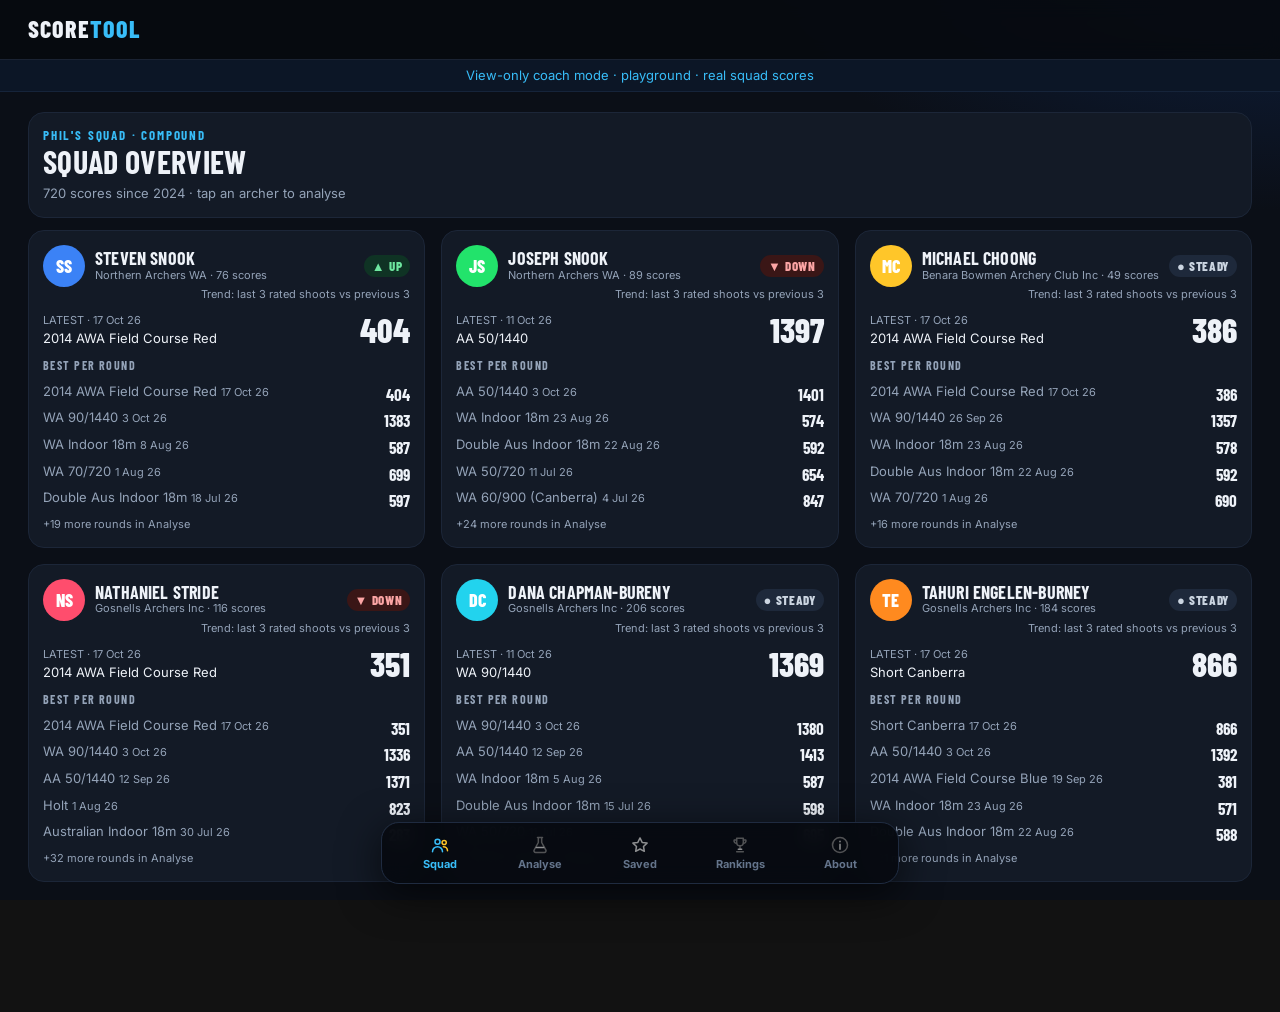
==== commit 50f1fbea: "Coach playground: remove target emoji from the arrow-plot notes; other emoji (tabs, Save, combos, vi" ====
--- a/c-7q4m9x2k/index.html
+++ b/c-7q4m9x2k/index.html
@@ -91,9 +91,10 @@
 @media(min-width:1024px){#out>.sumbar{grid-column:1/-1;top:64px;margin:0}}
 .mode .dis{cursor:not-allowed;opacity:.6}
 .inc{display:inline-block;font-size:10px;font-weight:700;padding:1px 6px;border-radius:6px;background:#3a2a05;color:#ffc629;margin-left:4px;vertical-align:middle}
+.fld .a-x,.fld .a-6,.fld .a-5{background:#ffd84d;color:#000;border:0}.fld .a-4,.fld .a-3,.fld .a-2,.fld .a-1{background:#111;color:#fff;border:1px solid #f1f5f9}.fld .a-m{background:#334155;color:#fff}
 </style></head><body>
 <header class="top"><div class="logo">Score<span>Tool</span></div></header>
-<div class="vo-bar">👁 View-only coach mode · playground · real squad scores</div>
+<div class="vo-bar">View-only coach mode · playground · real squad scores</div>
 <main id="app"></main>
 <nav class="tabs" id="tabs"></nav><div id="sheet" class="sheet hidden"></div><div id="toast" class="toast"></div>
 <script>window.COACH_DATA={"generated":"2026-10-17 20:22","window_from":"2026-04-17","squad":[{"id":24236,"name":"Steven Snook","club":"Northern Archers WA","gender":null},{"id":25053,"name":"Joseph Snook","club":"Northern Archers WA","gender":null},{"id":16922,"name":"Michael Choong","club":"Benara Bowmen Archery Club Inc","gender":null},{"id":18568,"name":"Nathaniel Stride","club":"Gosnells Archers Inc","gender":null},{"id":32545,"name":"Dana Chapman-Bureny","club":"Gosnells Archers Inc","gender":null},{"id":31687,"name":"Tahuri Engelen-Burney","club":"Gosnells Archers Inc","gender":"Male"}],"rounds":[{"a":640139,"m":24236,"dt":"2024-01-05","ev":"Friday Night Indoor - Youth Nationals Training","r":"Australian Indoor 18m","disc":"Indoor","cl":"Open","t":291,"rt":95.9,"ds":[{"n":1,"d":"18m","f":"WA 40cm (3 spot)","t":291,"e":[[1,"X,X,10",30],[2,"X,X,9",29],[3,"10,9,9",28],[4,"10,10,9",29],[5,"X,10,9",29],[6,"X,10,9",29],[7,"X,10,9",29],[8,"X,X,X",30],[9,"X,10,9",29],[10,"X,X,9",29]]}]},{"a":640140,"m":24236,"dt":"2024-01-05","ev":"Friday Night Indoor - Youth Nationals Training","r":"Australian Indoor 18m","disc":"Indoor","cl":"Open","t":94,"rt":15.2,"ds":[{"n":1,"d":"18m","f":"WA 40cm (3 spot)","t":94,"e":[[1,"9,9,9",27],[2,"X,9,9",28],[3,"X,10,9",29],[4,"X,M,M",10],[5,",,",null],[6,",,",null],[7,",,",null],[8,",,",null],[9,",,",null],[10,",,",null]]}]},{"a":648702,"m":24236,"dt":"2024-02-18","ev":"Jnr QRE","r":"WA 50/720","disc":"Outdoor","cl":"Open","t":638,"rt":92.2,"ds":[{"n":1,"d":"50m","f":"WA 80cm (6 ring)","t":322,"e":[[1,"X,9,9,9,9,9",55],[2,"X,9,9,9,8,8",53],[3,"X,X,10,10,9,7",56],[4,"10,9,8,8,8,6",49],[5,"10,10,9,9,9,9",56],[6,"X,10,9,9,8,7",53]]},{"n":2,"d":"50m","f":"WA 80cm (6 ring)","t":316,"e":[[1,"9,9,9,9,8,8",52],[2,"X,X,10,9,8,8",55],[3,"10,10,9,9,9,9",56],[4,"10,10,9,7,7,M",43],[5,"X,X,10,9,9,8",56],[6,"X,9,9,9,9,8",54]]}]},{"a":648700,"m":24236,"dt":"2024-03-03","ev":"Coral Dandridge Memorial Shoot","r":"WA 60/900 (Canberra)","disc":"Outdoor","cl":"Open","t":850,"rt":93.1,"ds":[{"n":1,"d":"60m","f":"WA 122cm","t":275,"e":[[1,"X,10,9,9,9,8",55],[2,"10,10,10,9,9,9",57],[3,"10,10,9,9,9,8",55],[4,"10,10,9,9,9,8",55],[5,"X,9,9,9,8,8",53]]},{"n":2,"d":"50m","f":"WA 122cm","t":282,"e":[[1,"X,10,9,9,9,8",55],[2,"X,10,10,9,9,9",57],[3,"10,10,10,10,9,8",57],[4,"10,10,9,9,9,8",55],[5,"X,X,10,10,9,9",58]]},{"n":3,"d":"40m","f":"WA 122cm","t":293,"e":[[1,"X,X,10,10,9,9",58],[2,"X,X,10,10,10,9",59],[3,"X,10,10,10,9,9",58],[4,"X,X,X,10,10,9",59],[5,"10,10,10,10,10,9",59]]}]},{"a":657577,"m":24236,"dt":"2024-03-17","ev":"club shoot 50/720","r":"WA 50/720","disc":"Outdoor","cl":"Open","t":646,"rt":94.7,"ds":[{"n":1,"d":"50m","f":"WA 80cm (6 ring)","t":324,"e":[[1,"X,9,9,9,9,7",53],[2,"X,10,9,8,8,8",53],[3,"10,10,9,9,9,8",55],[4,"X,10,10,10,9,8",57],[5,"X,10,10,9,8,7",54],[6,"10,9,9,9,8,7",52]]},{"n":2,"d":"50m","f":"WA 80cm (6 ring)","t":322,"e":[[1,"X,10,9,9,9,8",55],[2,"9,9,9,9,8,7",51],[3,"X,10,9,9,9,9",56],[4,"10,10,10,9,8,8",55],[5,"9,9,8,8,7,7",48],[6,"X,10,10,9,9,9",57]]}]},{"a":663385,"m":24236,"dt":"2024-04-13","ev":"Richard Mulliner Centenary Postal Shoot","r":"Holt","disc":"Outdoor","cl":"Open","t":827,"rt":100.2,"ds":[{"n":1,"d":"50m","f":"WA 80cm","t":276,"e":[[1,"9,9,9,9,9,9",54],[2,"10,10,9,9,9,8",55],[3,"10,10,10,9,9,8",56],[4,"10,10,10,10,9,9",58],[5,"10,9,9,9,8,8",53]]},{"n":2,"d":"50m","f":"WA 80cm","t":275,"e":[[1,"10,10,10,9,9,8",56],[2,"10,9,9,9,9,8",54],[3,"10,10,9,9,9,8",55],[4,"10,10,10,9,9,8",56],[5,"10,10,9,9,8,8",54]]},{"n":3,"d":"50m","f":"WA 80cm","t":276,"e":[[1,"10,10,10,10,10,9",59],[2,"10,9,9,9,9,8",54],[3,"10,10,10,10,9,8",57],[4,"10,10,9,9,9,8",55],[5,"10,9,9,8,8,7",51]]}]},{"a":663101,"m":24236,"dt":"2024-04-13","ev":"Club shoot.","r":"Holt","disc":"Outdoor","cl":"Open","t":827,"rt":100.2,"ds":[{"n":1,"d":"50m","f":"WA 80cm","t":276,"e":[[1,"9,9,9,9,9,9",54],[2,"10,10,9,9,9,8",55],[3,"10,10,10,9,9,8",56],[4,"10,10,10,10,9,9",58],[5,"10,9,9,9,8,8",53]]},{"n":2,"d":"50m","f":"WA 80cm","t":275,"e":[[1,"10,10,10,9,9,8",56],[2,"10,9,9,9,9,8",54],[3,"10,10,9,9,9,8",55],[4,"10,10,10,9,9,8",56],[5,"10,10,9,9,8,8",54]]},{"n":3,"d":"50m","f":"WA 80cm","t":276,"e":[[1,"10,10,10,10,10,9",59],[2,"10,9,9,9,9,8",54],[3,"10,10,10,10,9,8",57],[4,"10,10,9,9,9,8",55],[5,"10,9,9,8,8,7",51]]}]},{"a":665354,"m":24236,"dt":"2024-04-21","ev":"Club Shoot","r":"Launceston","disc":"Outdoor","cl":"Open","t":670,"rt":94.3,"ds":[{"n":1,"d":"50m","f":"WA 80cm","t":331,"e":[[1,"9,9,9,9,8,8",52],[2,"X,10,9,9,9,8",55],[3,"X,10,9,9,9,9",56],[4,"X,10,9,9,9,9",56],[5,"X,X,10,9,9,8",56],[6,"X,X,X,9,9,8",56]]},{"n":2,"d":"30m","f":"WA 80cm","t":339,"e":[[1,"10,10,10,10,10,9",59],[2,"10,10,9,9,8,8",54],[3,"10,10,10,9,9,9",57],[4,"X,10,10,9,9,9",57],[5,"10,10,9,9,9,9",56],[6,"10,10,10,9,9,8",56]]}]},{"a":668681,"m":24236,"dt":"2024-05-05","ev":"Marian Newitt Memorial","r":"WA 60/900 (Canberra)","disc":"Outdoor","cl":"Open","t":860,"rt":97.2,"ds":[{"n":1,"d":"60m","f":"WA 122cm","t":287,"e":[[1,"X,X,10,10,10,9",59],[2,"10,10,9,9,9,7",54],[3,"10,10,10,10,9,9",58],[4,"X,X,10,10,10,9",59],[5,"X,X,X,X,10,7",57]]},{"n":2,"d":"50m","f":"WA 122cm","t":281,"e":[[1,"10,10,10,9,9,8",56],[2,"10,10,9,9,8,8",54],[3,"10,10,10,10,9,9",58],[4,"10,9,9,9,8,8",53],[5,"X,10,10,10,10,10",60]]},{"n":3,"d":"40m","f":"WA 122cm","t":292,"e":[[1,"X,10,10,10,9,9",58],[2,"X,10,10,10,9,9",58],[3,"X,X,10,10,9,9",58],[4,"X,X,X,10,10,10",60],[5,"10,10,10,10,9,9",58]]}]},{"a":666845,"m":24236,"dt":"2024-05-19","ev":"Sorrento Tournament 2024","r":"Sorrento","disc":"Outdoor","cl":"Open","t":973,"rt":88.7,"ds":[{"n":1,"d":"70m","f":"WA 122cm","t":311,"e":[[1,"9,9,9,9,9,8",53],[2,"10,10,9,9,8,6",52],[3,"9,8,8,8,8,7",48],[4,"9,9,9,9,8,8",52],[5,"X,10,9,8,8,7",52],[6,"10,9,9,9,9,8",54]]},{"n":2,"d":"60m","f":"WA 122cm","t":325,"e":[[1,"10,9,9,8,8,8",52],[2,"X,X,10,9,9,7",55],[3,"10,9,9,9,9,8",54],[4,"10,9,9,8,8,7",51],[5,"X,X,X,10,10,9",59],[6,"10,10,9,9,8,8",54]]},{"n":3,"d":"50m","f":"WA 122cm","t":337,"e":[[1,"X,9,9,9,8,8",53],[2,"10,10,9,9,9,8",55],[3,"X,10,9,9,8,8",54],[4,"X,X,X,10,10,9",59],[5,"10,10,10,10,9,9",58],[6,"10,10,10,10,9,9",58]]}]},{"a":680903,"m":24236,"dt":"2024-06-15","ev":"15/6/24 Club Shoot undercover","r":"Double Aus Indoor 18m","disc":"Indoor","cl":"Open","t":589,"rt":101.7,"ds":[{"n":1,"d":"18m","f":"WA 40cm","t":294,"e":[[1,"X,X,X,10,10,9",59],[2,"X,X,10,10,9,8",57],[3,"X,10,10,10,10,9",59],[4,"X,X,10,10,10,10",60],[5,"X,X,10,10,10,9",59]]},{"n":2,"d":"18m","f":"WA 40cm","t":295,"e":[[1,"X,10,10,10,10,9",59],[2,"X,X,X,X,10,9",59],[3,"X,10,10,10,9,8",57],[4,"10,10,10,10,10,10",60],[5,"X,X,X,10,10,10",60]]}]},{"a":684062,"m":24236,"dt":"2024-06-29","ev":"Club Shoot 29/6/24 Undercover","r":"WA Indoor 18m","disc":"Indoor","cl":"Open","t":560,"rt":95.4,"ds":[{"n":1,"d":"18m","f":"WA 40cm","t":281,"e":[[1,"10,9,9,9,9,9",55],[2,"10,10,10,9,9,9",57],[3,"10,10,10,10,9,9",58],[4,"10,9,9,9,9,9",55],[5,"10,10,9,9,9,9",56]]},{"n":2,"d":"18m","f":"WA 40cm","t":279,"e":[[1,"10,9,9,9,9,8",54],[2,"10,9,9,9,9,9",55],[3,"10,10,10,9,9,9",57],[4,"10,9,9,9,9,9",55],[5,"10,10,10,10,9,9",58]]}]},{"a":680517,"m":24236,"dt":"2024-06-30","ev":"AWA QRE","r":"WA 50/720","disc":"Outdoor","cl":"Open","t":639,"rt":92.5,"ds":[{"n":1,"d":"50m","f":"WA 80cm (6 ring)","t":327,"e":[[1,"X,X,10,9,9,9",57],[2,"X,X,10,9,9,9",57],[3,"10,9,9,8,8,7",51],[4,"10,10,9,9,9,9",56],[5,"10,9,9,9,9,8",54],[6,"9,9,9,9,8,8",52]]},{"n":2,"d":"50m","f":"WA 80cm (6 ring)","t":312,"e":[[1,"X,10,10,9,7,7",53],[2,"10,10,8,8,8,8",52],[3,"9,9,9,9,9,9",54],[4,"10,9,9,9,9,8",54],[5,"X,9,9,9,7,7",51],[6,"9,9,8,8,7,7",48]]}]},{"a":679846,"m":24236,"dt":"2024-07-06","ev":"Archery WA State/National Indoor Championships 2024","r":"Double Aus Indoor 18m","disc":"Indoor","cl":"Open","t":567,"rt":86.8,"ds":[{"n":1,"d":"18m","f":"WA 40cm (3 spot)","t":281,"e":[[1,"X,9,9",28],[2,"X,X,9",29],[3,"X,9,8",27],[4,"10,10,9",29],[5,"X,X,9",29],[6,"X,10,9",29],[7,"X,9,8",27],[8,"9,9,9",27],[9,"X,9,9",28],[10,"10,9,9",28]]},{"n":2,"d":"18m","f":"WA 40cm (3 spot)","t":286,"e":[[1,"10,9,9",28],[2,"10,10,10",30],[3,"10,10,8",28],[4,"X,9,9",28],[5,"10,9,9",28],[6,"10,9,9",28],[7,"10,10,9",29],[8,"10,10,9",29],[9,"X,9,9",28],[10,"10,10,10",30]]}]},{"a":679847,"m":24236,"dt":"2024-07-07","ev":"Archery WA State/National Indoor Championships 2024","r":"WA Indoor 18m","disc":"Indoor","cl":"Open","t":559,"rt":94.6,"ds":[{"n":1,"d":"18m","f":"WA 40cm (3 spot)","t":277,"e":[[1,"10,9,9",28],[2,"9,9,9",27],[3,"10,9,9",28],[4,"10,9,9",28],[5,"10,10,9",29],[6,"10,10,9",29],[7,"10,9,8",27],[8,"9,9,9",27],[9,"9,9,9",27],[10,"10,9,8",27]]},{"n":2,"d":"18m","f":"WA 40cm (3 spot)","t":282,"e":[[1,"10,9,9",28],[2,"10,9,9",28],[3,"9,9,9",27],[4,"10,10,9",29],[5,"10,9,9",28],[6,"10,10,10",30],[7,"10,9,9",28],[8,"10,9,9",28],[9,"10,9,9",28],[10,"10,9,9",28]]}]},{"a":688133,"m":24236,"dt":"2024-07-20","ev":"Club shoot (under cover)","r":"Drake","disc":"Outdoor","cl":"Open","t":881,"rt":100.6,"ds":[{"n":1,"d":"30m","f":"WA 80cm","t":291,"e":[[1,"X,10,10,9,9,9",57],[2,"X,X,X,X,10,9",59],[3,"X,X,10,9,9,9",57],[4,"X,X,X,10,10,9",59],[5,"X,X,X,X,10,9",59]]},{"n":2,"d":"30m","f":"WA 80cm","t":291,"e":[[1,"X,X,9,9,9,9",56],[2,"X,10,10,10,10,10",60],[3,"X,X,10,10,9,9",58],[4,"10,10,10,10,10,9",59],[5,"X,X,10,10,9,9",58]]},{"n":3,"d":"30m","f":"WA 80cm","t":299,"e":[[1,"X,X,X,X,10,10",60],[2,"X,X,X,X,X,10",60],[3,"X,X,X,10,10,9",59],[4,"X,X,10,10,10,10",60],[5,"X,X,X,10,10,10",60]]}]},{"a":689073,"m":24236,"dt":"2024-08-03","ev":"Archery WA State Field Championships 2024","r":"2014 AWA Field Course Red","disc":"Field","cl":"Open","t":348,"rt":88.2,"ds":[{"n":1,"d":"","f":"","t":348,"e":[[1,"6,5,5",16],[2,"6,4,3",13],[3,"6,6,5",17],[4,"5,4,4",13],[5,"6,5,4",15],[6,"6,4,3",13],[7,"5,5,5",15],[8,"4,4,4",12],[9,"6,5,4",15],[10,"6,5,4",15],[11,"6,4,3",13],[12,"6,5,3",14],[13,"6,5,4",15],[14,"5,5,5",15],[15,"6,5,4",15],[16,"6,5,5",16],[17,"5,5,4",14],[18,"5,4,4",13],[19,"6,4,4",14],[20,"6,4,4",14],[21,"6,5,5",16],[22,"6,5,4",15],[23,"5,5,4",14],[24,"6,5,5",16]]}]},{"a":689074,"m":24236,"dt":"2024-08-04","ev":"Archery WA State Field Championships 2024","r":"2014 AWA Field Course Red","disc":"Field","cl":"Open","t":335,"rt":83.4,"ds":[{"n":1,"d":"","f":"","t":335,"e":[[1,"4,4,4",12],[2,"5,5,4",14],[3,"5,4,3",12],[4,"6,5,4",15],[5,"5,4,4",13],[6,"4,4,4",12],[7,"5,4,4",13],[8,"4,4,4",12],[9,"6,5,5",16],[10,"6,5,5",16],[11,"4,4,4",12],[12,"6,5,5",16],[13,"5,5,4",14],[14,"6,4,4",14],[15,"5,5,2",12],[16,"5,4,4",13],[17,"5,4,4",13],[18,"6,5,4",15],[19,"6,4,4",14],[20,"5,4,3",12],[21,"6,5,4",15],[22,"6,6,6",18],[23,"6,5,5",16],[24,"6,5,5",16]]}]},{"a":701157,"m":24236,"dt":"2024-09-15","ev":"BENARA BOWMEN 720 MATCHPLAY EVENT 2024","r":"Benara Matchplay 50/720 6 Ring 80cm","disc":"Outdoor","cl":"Open","t":641,"rt":93.1,"ds":[{"n":1,"d":"50m","f":"WA 80cm (6 ring)","t":317,"e":[[1,"X,X,9,8,8,7",52],[2,"9,9,8,8,7,6",47],[3,"X,X,10,10,8,8",56],[4,"10,10,9,9,8,7",53],[5,"X,10,10,9,8,7",54],[6,"10,10,9,9,9,8",55]]},{"n":2,"d":"50m","f":"WA 80cm (6 ring)","t":324,"e":[[1,"X,10,10,8,8,7",53],[2,"X,X,10,10,9,9",58],[3,"10,10,9,9,9,7",54],[4,"X,9,9,8,8,7",51],[5,"10,10,10,9,8,8",55],[6,"10,9,9,9,8,8",53]]}]},{"a":704139,"m":24236,"dt":"2024-09-22","ev":"Western Dragon Field Challenge","r":"Field Red","disc":"Field","cl":"Open","t":361,"rt":93.3,"ds":[{"n":1,"d":"","f":"","t":361,"e":[[1,"5,4,1",10],[2,"6,5,5",16],[3,"5,4,4",13],[4,"6,5,4",15],[5,"5,5,4",14],[6,"6,6,4",16],[7,"6,6,5",17],[8,"6,6,5",17],[9,"6,6,5",17],[10,"6,6,6",18],[11,"6,5,4",15],[12,"6,4,1",11],[13,"5,5,5",15],[14,"6,5,5",16],[15,"6,5,4",15],[16,"5,4,4",13],[17,"6,5,4",15],[18,"6,5,3",14],[19,"6,5,5",16],[20,"6,6,4",16],[21,"6,5,5",16],[22,"5,5,3",13],[23,"6,5,5",16],[24,"6,6,5",17]]}]},{"a":705020,"m":24236,"dt":"2024-09-28","ev":"Club shoot","r":"Wollongong","disc":"Outdoor","cl":"Open","t":635,"rt":97.6,"ds":[{"n":1,"d":"90m","f":"WA 122cm","t":304,"e":[[1,"9,9,8,8,8,7",49],[2,"9,9,9,8,8,7",50],[3,"X,10,9,9,8,7",53],[4,"10,9,8,8,7,7",49],[5,"X,X,9,9,7,6",51],[6,"10,9,9,8,8,8",52]]},{"n":2,"d":"70m","f":"WA 122cm","t":331,"e":[[1,"10,10,9,9,9,9",56],[2,"X,X,10,10,10,9",59],[3,"X,10,10,10,9,9",58],[4,"X,X,9,9,8,8",54],[5,"X,9,9,9,8,6",51],[6,"10,9,9,9,8,8",53]]}]},{"a":706901,"m":24236,"dt":"2024-10-05","ev":"Club shoot","r":"Wollongong","disc":"Outdoor","cl":"Open","t":650,"rt":102.4,"ds":[{"n":1,"d":"90m","f":"WA 122cm","t":320,"e":[[1,"10,10,10,9,8,8",55],[2,"9,9,9,8,8,7",50],[3,"10,9,9,8,8,7",51],[4,"10,10,9,9,9,8",55],[5,"X,10,10,9,9,8",56],[6,"X,10,9,9,8,7",53]]},{"n":2,"d":"70m","f":"WA 122cm","t":330,"e":[[1,"X,X,10,9,9,9",57],[2,"X,9,9,8,8,8",52],[3,"X,10,10,9,9,7",55],[4,"X,X,10,9,9,8",56],[5,"10,10,9,9,9,9",56],[6,"10,9,9,9,9,8",54]]}]},{"a":706492,"m":24236,"dt":"2024-10-13","ev":"W.A. State Target Championships","r":"WA 90/1440","disc":"Outdoor","cl":"Open","t":1323,"rt":99.5,"ds":[{"n":1,"d":"90m","f":"WA 122cm","t":314,"e":[[1,"10,9,8,8,8,8",51],[2,"10,10,9,9,9,8",55],[3,"9,9,9,9,9,7",52],[4,"9,9,9,8,7,7",49],[5,"X,10,9,9,9,8",55],[6,"9,9,9,9,8,8",52]]},{"n":2,"d":"70m","f":"WA 122cm","t":331,"e":[[1,"9,9,9,9,8,8",52],[2,"X,X,10,10,9,8",57],[3,"X,X,10,9,8,8",55],[4,"10,10,10,9,9,8",56],[5,"10,10,9,9,9,8",55],[6,"X,10,10,9,9,8",56]]},{"n":3,"d":"50m","f":"WA 80cm","t":330,"e":[[1,"9,9,9,8,8,8",51],[2,"X,X,10,10,10,8",58],[3,"X,X,10,9,9,9",57],[4,"10,9,9,9,9,8",54],[5,"X,9,9,9,9,8",54],[6,"X,10,10,9,9,8",56]]},{"n":4,"d":"30m","f":"WA 80cm","t":348,"e":[[1,"X,10,10,9,9,9",57],[2,"X,X,10,10,10,9",59],[3,"X,10,10,10,9,9",58],[4,"X,10,10,10,9,9",58],[5,"10,10,10,10,9,9",58],[6,"X,X,10,10,10,8",58]]}]},{"a":711799,"m":24236,"dt":"2024-10-26","ev":"club shoot 50/720 80","r":"WA 50/720","disc":"Outdoor","cl":"Open","t":670,"rt":103.5,"ds":[{"n":1,"d":"50m","f":"WA 80cm (6 ring)","t":337,"e":[[1,"X,10,9,9,9,9",56],[2,"10,9,9,9,9,9",55],[3,"X,X,X,10,10,9",59],[4,"X,9,9,9,9,8",54],[5,"X,10,10,10,9,9",58],[6,"10,10,9,9,9,8",55]]},{"n":2,"d":"50m","f":"WA 80cm (6 ring)","t":333,"e":[[1,"X,X,10,9,9,9",57],[2,"X,10,9,9,9,8",55],[3,"X,9,9,9,9,8",54],[4,"10,10,10,9,9,9",57],[5,"X,10,9,9,9,9",56],[6,"X,10,10,8,8,8",54]]}]},{"a":711801,"m":24236,"dt":"2024-10-27","ev":"club shoot 50/720","r":"WABB 50/720 (AA 50/720)","disc":"Outdoor","cl":"Open","t":702,"rt":105.4,"ds":[{"n":1,"d":"50m","f":"WA 122cm","t":353,"e":[[1,"X,10,10,10,9,9",58],[2,"X,X,10,10,10,9",59],[3,"X,X,10,10,10,9",59],[4,"X,X,X,X,X,10",60],[5,"X,X,10,10,10,9",59],[6,"X,10,10,10,9,9",58]]},{"n":2,"d":"50m","f":"WA 122cm","t":349,"e":[[1,"X,10,10,10,9,9",58],[2,"X,X,10,10,9,8",57],[3,"X,X,X,10,10,9",59],[4,"X,X,X,10,10,9",59],[5,"X,10,10,9,9,9",57],[6,"X,X,X,10,10,9",59]]}]},{"a":714762,"m":24236,"dt":"2024-11-10","ev":"Sunday 10/11/24 Baldivis Breakfast Field shoot","r":"Field 24Mk Red","disc":"Field","cl":"Open","t":368,"rt":96.2,"ds":[{"n":1,"d":"","f":"","t":368,"e":[[1,"6,6,3",15],[2,"5,5,4",14],[3,"6,6,3",15],[4,"5,5,4",14],[5,"5,4,4",13],[6,"6,6,5",17],[7,"6,6,5",17],[8,"6,5,4",15],[9,"6,5,5",16],[10,"6,4,4",14],[11,"6,6,5",17],[12,"6,5,4",15],[13,"6,5,5",16],[14,"6,6,4",16],[15,"6,6,5",17],[16,"5,5,5",15],[17,"5,5,5",15],[18,"6,5,5",16],[19,"5,5,5",15],[20,"5,4,4",13],[21,"6,6,5",17],[22,"5,5,4",14],[23,"6,5,4",15],[24,"6,6,5",17]]}]},{"a":717568,"m":24236,"dt":"2024-11-16","ev":"Canberra","r":"WA 60/900 (Canberra)","disc":"Outdoor","cl":"Open","t":860,"rt":97.2,"ds":[{"n":1,"d":"60m","f":"WA 122cm","t":282,"e":[[1,"X,10,10,9,9,8",56],[2,"10,10,9,9,9,8",55],[3,"10,10,10,10,9,9",58],[4,"X,X,10,9,9,8",56],[5,"X,10,10,9,9,9",57]]},{"n":2,"d":"50m","f":"WA 122cm","t":284,"e":[[1,"X,10,10,9,9,8",56],[2,"10,10,10,10,10,9",59],[3,"10,10,10,9,9,9",57],[4,"10,10,9,9,9,8",55],[5,"X,X,X,9,9,9",57]]},{"n":3,"d":"40m","f":"WA 122cm","t":294,"e":[[1,"X,X,10,10,10,9",59],[2,"X,X,10,10,10,10",60],[3,"X,X,10,10,9,9",58],[4,"X,X,X,X,10,10",60],[5,"X,X,10,9,9,9",57]]}]},{"a":730724,"m":24236,"dt":"2025-01-19","ev":"Club shoot","r":"WA 50/720","disc":"Outdoor","cl":"Open","t":685,"rt":110.4,"ds":[{"n":1,"d":"50m","f":"WA 80cm (6 ring)","t":342,"e":[[1,"X,10,10,10,9,9",58],[2,"10,10,10,10,9,9",58],[3,"X,10,10,10,9,9",58],[4,"10,10,9,9,8,8",54],[5,"X,X,10,10,9,9",58],[6,"10,10,10,9,9,8",56]]},{"n":2,"d":"50m","f":"WA 80cm (6 ring)","t":343,"e":[[1,"X,X,10,10,9,9",58],[2,"10,10,10,9,9,8",56],[3,"X,X,10,9,9,9",57],[4,"X,X,10,10,9,9",58],[5,"X,10,10,10,9,9",58],[6,"X,10,10,9,9,8",56]]}]},{"a":735886,"m":24236,"dt":"2025-02-09","ev":"Club shoot","r":"WABB 50/720 (AA 50/720)","disc":"Outdoor","cl":"Open","t":706,"rt":108.4,"ds":[{"n":1,"d":"50m","f":"WA 122cm","t":354,"e":[[1,"X,X,X,X,10,9",59],[2,"X,X,10,10,10,9",59],[3,"X,X,X,X,10,10",60],[4,"X,10,10,10,10,9",59],[5,"X,X,10,10,9,8",57],[6,"X,X,X,X,10,10",60]]},{"n":2,"d":"50m","f":"WA 122cm","t":352,"e":[[1,"X,X,10,10,9,9",58],[2,"X,X,X,10,10,9",59],[3,"X,X,10,10,10,9",59],[4,"X,10,10,10,9,9",58],[5,"X,10,10,10,9,9",58],[6,"X,X,X,X,10,10",60]]}]},{"a":736458,"m":24236,"dt":"2025-02-15","ev":"AWA Field QRE","r":"2014 AWA Field Course Red","disc":"Field","cl":"Open","t":366,"rt":95.3,"ds":[{"n":1,"d":"","f":"","t":366,"e":[[1,"6,4,3",13],[2,"5,4,4",13],[3,"4,4,4",12],[4,"5,5,5",15],[5,"5,5,4",14],[6,"6,6,4",16],[7,"6,5,4",15],[8,"6,6,5",17],[9,"6,6,3",15],[10,"6,6,6",18],[11,"6,5,5",16],[12,"6,5,4",15],[13,"5,5,5",15],[14,"5,4,4",13],[15,"5,5,4",14],[16,"6,6,4",16],[17,"6,4,4",14],[18,"6,5,4",15],[19,"6,6,6",18],[20,"6,6,5",17],[21,"6,6,6",18],[22,"6,6,4",16],[23,"6,5,4",15],[24,"6,5,5",16]]}]},{"a":736461,"m":24236,"dt":"2025-02-23","ev":"AWA QRE","r":"WA 50/720","disc":"Outdoor","cl":"Open","t":658,"rt":98.8,"ds":[{"n":1,"d":"50m","f":"WA 80cm (6 ring)","t":328,"e":[[1,"X,10,10,9,9,8",56],[2,"10,9,9,9,8,8",53],[3,"X,X,10,10,7,5",52],[4,"X,10,10,10,10,9",59],[5,"X,9,9,9,9,7",53],[6,"X,10,9,9,9,8",55]]},{"n":2,"d":"50m","f":"WA 80cm (6 ring)","t":330,"e":[[1,"X,9,9,9,8,7",52],[2,"X,X,X,10,9,9",58],[3,"10,9,9,9,8,8",53],[4,"10,10,9,9,8,8",54],[5,"X,10,10,10,9,9",58],[6,"X,X,10,9,8,8",55]]}]},{"a":736465,"m":24236,"dt":"2025-03-01","ev":"AWA Field QRE","r":"2014 AWA Field Course Red","disc":"Field","cl":"Open","t":359,"rt":92.5,"ds":[{"n":1,"d":"","f":"","t":359,"e":[[1,"6,5,4",15],[2,"5,4,3",12],[3,"6,6,5",17],[4,"5,5,4",14],[5,"6,5,4",15],[6,"5,4,3",12],[7,"6,4,4",14],[8,"6,6,5",17],[9,"5,5,5",15],[10,"6,6,4",16],[11,"4,4,4",12],[12,"4,4,4",12],[13,"5,4,4",13],[14,"6,5,3",14],[15,"6,5,4",15],[16,"6,6,5",17],[17,"6,6,6",18],[18,"6,6,4",16],[19,"5,5,4",14],[20,"5,5,5",15],[21,"5,5,4",14],[22,"6,5,5",16],[23,"6,6,6",18],[24,"6,6,6",18]]}]},{"a":742262,"m":24236,"dt":"2025-03-15","ev":"Club Championship shoot: 24T Marked Field, (Geelong, Newcastle not CC)","r":"Field Red 24t MK","disc":"Field","cl":"Open","t":356,"rt":91.3,"ds":[{"n":1,"d":"","f":"","t":356,"e":[[1,"4,4,3",11],[2,"5,4,4",13],[3,"6,6,5",17],[4,"6,6,5",17],[5,"6,4,4",14],[6,"5,5,5",15],[7,"6,5,4",15],[8,"6,6,4",16],[9,"6,5,4",15],[10,"5,5,5",15],[11,"5,5,5",15],[12,"6,5,5",16],[13,"6,4,4",14],[14,"6,5,4",15],[15,"6,6,4",16],[16,"6,6,4",16],[17,"5,5,4",14],[18,"6,5,5",16],[19,"6,6,5",17],[20,"6,5,4",15],[21,"5,4,4",13],[22,"5,4,4",13],[23,"5,4,3",12],[24,"6,5,5",16]]}]},{"a":755080,"m":24236,"dt":"2025-05-04","ev":"BENARA BOWMEN MATCHPLAY CHALLENGE 2025","r":"BBMC C3 50/360 50m (80cm, 6 Ring) 3","disc":"Outdoor","cl":"Open","t":331,"rt":100.3,"ds":[{"n":1,"d":"50m","f":"WA 80cm (6 ring)","t":331,"e":[[1,"9,9,9",27],[2,"X,9,8",27],[3,"X,9,7",26],[4,"X,9,8",27],[5,"X,9,9",28],[6,"10,10,10",30],[7,"10,9,8",27],[8,"X,10,9",29],[9,"10,9,8",27],[10,"10,10,9",29],[11,"9,9,8",26],[12,"10,9,9",28]]}]},{"a":759233,"m":24236,"dt":"2025-05-18","ev":"Club Shoot","r":"WABB 50/720 (AA 50/720)","disc":"Outdoor","cl":"Open","t":697,"rt":102.1,"ds":[{"n":1,"d":"50m","f":"WA 122cm","t":350,"e":[[1,"X,X,X,X,10,9",59],[2,"X,X,10,10,9,9",58],[3,"X,10,10,10,9,8",57],[4,"X,X,X,10,10,9",59],[5,"X,X,10,10,10,9",59],[6,"10,10,10,10,9,9",58]]},{"n":2,"d":"50m","f":"WA 122cm","t":347,"e":[[1,"X,10,10,10,10,9",59],[2,"X,10,10,10,9,9",58],[3,"10,10,10,10,9,9",58],[4,"10,10,10,9,9,9",57],[5,"X,X,10,9,9,9",57],[6,"10,10,10,10,9,9",58]]}]},{"a":760893,"m":24236,"dt":"2025-05-25","ev":"Marian Newitt Memorial","r":"WA 60/900 (Canberra)","disc":"Outdoor","cl":"Open","t":867,"rt":100.4,"ds":[{"n":1,"d":"60m","f":"WA 122cm","t":281,"e":[[1,"X,X,10,10,9,9",58],[2,"9,9,9,9,9,9",54],[3,"10,10,10,9,9,7",55],[4,"X,10,10,9,9,9",57],[5,"X,X,X,10,9,8",57]]},{"n":2,"d":"50m","f":"WA 122cm","t":294,"e":[[1,"X,X,10,9,9,9",57],[2,"X,X,X,X,X,10",60],[3,"X,X,10,10,9,9",58],[4,"X,10,10,10,10,10",60],[5,"X,X,10,10,10,9",59]]},{"n":3,"d":"40m","f":"WA 122cm","t":292,"e":[[1,"X,10,10,10,9,9",58],[2,"X,10,10,9,9,9",57],[3,"X,X,10,10,9,9",58],[4,"X,X,X,10,10,9",59],[5,"X,X,X,10,10,10",60]]}]},{"a":763915,"m":24236,"dt":"2025-05-31","ev":"Club Shoot 31/5/25","r":"Geelong","disc":"Outdoor","cl":"Open","t":897,"rt":100.0,"ds":[{"n":1,"d":"30m","f":"WA 122cm","t":300,"e":[[1,"X,X,X,X,X,10",60],[2,"X,X,X,X,10,10",60],[3,"X,X,X,X,10,10",60],[4,"X,X,X,X,X,X",60],[5,"X,X,X,10,10,10",60]]},{"n":2,"d":"30m","f":"WA 122cm","t":299,"e":[[1,"X,X,X,X,X,10",60],[2,"X,X,X,10,10,10",60],[3,"X,X,X,10,10,9",59],[4,"X,X,10,10,10,10",60],[5,"X,X,X,10,10,10",60]]},{"n":3,"d":"30m","f":"WA 122cm","t":298,"e":[[1,"X,X,10,10,10,9",59],[2,"X,X,X,10,10,10",60],[3,"X,X,X,X,10,10",60],[4,"X,10,10,10,10,10",60],[5,"X,X,10,10,10,9",59]]}]},{"a":770662,"m":24236,"dt":"2025-06-21","ev":"Club Shoot 21/6/25","r":"WA Indoor 18m","disc":"Indoor","cl":"Open","t":576,"rt":109.3,"ds":[{"n":1,"d":"18m","f":"WA 40cm (3 spot)","t":290,"e":[[1,"10,10,10,10,9,8",57],[2,"10,10,10,10,10,9",59],[3,"10,10,10,10,10,9",59],[4,"10,10,10,10,9,9",58],[5,"10,10,10,9,9,9",57]]},{"n":2,"d":"18m","f":"WA 40cm (3 spot)","t":286,"e":[[1,"10,10,9,9,9,8",55],[2,"10,10,10,10,9,9",58],[3,"10,10,10,10,10,9",59],[4,"10,10,10,10,9,9",58],[5,"10,10,10,9,9,8",56]]}]},{"a":766307,"m":24236,"dt":"2025-07-05","ev":"Archery WA State/National Indoor Championships 2025","r":"Double Aus Indoor 18m","disc":"Indoor","cl":"Open","t":578,"rt":93.2,"ds":[{"n":1,"d":"18m","f":"WA 40cm (3 spot)","t":291,"e":[[1,"X,10,10",30],[2,"X,X,10",30],[3,"X,10,10",30],[4,"X,10,9",29],[5,"10,10,9",29],[6,"X,X,10",30],[7,"9,9,8",26],[8,"X,X,9",29],[9,"X,10,9",29],[10,"X,X,9",29]]},{"n":2,"d":"18m","f":"WA 40cm (3 spot)","t":287,"e":[[1,"X,10,9",29],[2,"X,X,9",29],[3,"X,10,8",28],[4,"X,X,10",30],[5,"X,9,9",28],[6,"X,10,8",28],[7,"X,10,9",29],[8,"X,10,9",29],[9,"X,X,10",30],[10,"X,9,8",27]]}]},{"a":766308,"m":24236,"dt":"2025-07-06","ev":"Archery WA State/National Indoor Championships 2025","r":"WA Indoor 18m","disc":"Indoor","cl":"Open","t":564,"rt":99.0,"ds":[{"n":1,"d":"18m","f":"WA 40cm (3 spot)","t":282,"e":[[1,"10,10,9",29],[2,"10,9,9",28],[3,"10,10,9",29],[4,"10,9,8",27],[5,"10,9,9",28],[6,"10,9,9",28],[7,"10,9,9",28],[8,"10,10,10",30],[9,"9,9,9",27],[10,"10,9,9",28]]},{"n":2,"d":"18m","f":"WA 40cm (3 spot)","t":282,"e":[[1,"10,9,9",28],[2,"9,9,9",27],[3,"10,9,9",28],[4,"10,9,9",28],[5,"10,10,9",29],[6,"10,10,9",29],[7,"10,9,9",28],[8,"10,9,9",28],[9,"10,10,9",29],[10,"10,9,9",28]]}]},{"a":778004,"m":24236,"dt":"2025-08-02","ev":"Archery WA State Field Championships 2025","r":"Field Red","disc":"Field","cl":"Open","t":348,"rt":88.2,"ds":[{"n":1,"d":"","f":"","t":348,"e":[[1,"5,5,5",15],[2,"6,6,4",16],[3,"6,5,5",16],[4,"6,5,4",15],[5,"5,4,4",13],[6,"6,4,3",13],[7,"6,5,5",16],[8,"5,4,4",13],[9,"5,5,4",14],[10,"5,5,4",14],[11,"6,5,4",15],[12,"6,5,4",15],[13,"6,5,4",15],[14,"4,4,4",12],[15,"5,4,4",13],[16,"5,4,4",13],[17,"6,5,5",16],[18,"6,6,5",17],[19,"6,6,4",16],[20,"5,4,4",13],[21,"5,5,4",14],[22,"6,6,3",15],[23,"5,5,4",14],[24,"6,5,4",15]]}]},{"a":785846,"m":24236,"dt":"2025-08-23","ev":"Club Shoot 23/8/25","r":"WA 60/900 (Canberra)","disc":"Outdoor","cl":"Open","t":866,"rt":99.9,"ds":[{"n":1,"d":"60m","f":"WA 122cm","t":284,"e":[[1,"X,10,10,9,9,9",57],[2,"X,10,10,10,9,9",58],[3,"10,10,10,10,9,8",57],[4,"X,10,9,9,9,9",56],[5,"X,10,10,9,9,8",56]]},{"n":2,"d":"50m","f":"WA 122cm","t":291,"e":[[1,"X,X,10,10,10,9",59],[2,"X,X,X,10,10,9",59],[3,"X,10,10,10,9,9",58],[4,"10,10,10,9,9,9",57],[5,"10,10,10,10,9,9",58]]},{"n":3,"d":"40m","f":"WA 122cm","t":291,"e":[[1,"X,10,10,10,9,9",58],[2,"X,10,10,9,9,9",57],[3,"X,10,10,9,9,9",57],[4,"X,10,10,10,10,9",59],[5,"X,X,10,10,10,10",60]]}]},{"a":787863,"m":24236,"dt":"2025-08-31","ev":"Club Shoot","r":"WA 50/720","disc":"Outdoor","cl":"Open","t":674,"rt":105.2,"ds":[{"n":1,"d":"50m","f":"WA 80cm (6 ring)","t":334,"e":[[1,"X,10,10,9,9,9",57],[2,"X,10,9,9,9,9",56],[3,"X,10,10,10,9,9",58],[4,"X,X,X,9,8,8",55],[5,"10,9,9,9,9,8",54],[6,"X,10,9,9,8,8",54]]},{"n":2,"d":"50m","f":"WA 80cm (6 ring)","t":340,"e":[[1,"10,10,10,9,9,9",57],[2,"X,10,9,9,9,9",56],[3,"X,9,9,9,9,9",55],[4,"X,10,10,9,9,8",56],[5,"X,X,X,10,9,9",58],[6,"X,X,10,10,9,9",58]]}]},{"a":789102,"m":24236,"dt":"2025-09-06","ev":"Club Shoot 6/9/25","r":"Drake","disc":"Outdoor","cl":"Open","t":867,"rt":93.3,"ds":[{"n":1,"d":"30m","f":"WA 80cm","t":288,"e":[[1,"X,10,10,10,9,8",57],[2,"X,X,10,10,10,9",59],[3,"X,10,9,9,9,8",55],[4,"X,10,10,10,9,9",58],[5,"X,X,10,10,10,9",59]]},{"n":2,"d":"30m","f":"WA 80cm","t":292,"e":[[1,"X,X,9,9,9,9",56],[2,"X,10,10,10,10,9",59],[3,"X,X,X,10,10,10",60],[4,"X,10,10,10,9,9",58],[5,"X,X,X,10,10,9",59]]},{"n":3,"d":"30m","f":"WA 80cm","t":287,"e":[[1,"X,X,X,10,10,10",60],[2,"X,X,10,10,10,9",59],[3,"X,X,10,10,9,2",51],[4,"X,X,10,10,9,9",58],[5,"X,X,10,10,10,9",59]]}]},{"a":795420,"m":24236,"dt":"2025-10-26","ev":"Nock Hunter","r":"WA 50/720","disc":"Outdoor","cl":"Open","t":683,"rt":109.4,"ds":[{"n":1,"d":"50m","f":"WA 80cm (6 ring)","t":342,"e":[[1,"X,10,10,10,10,9",59],[2,"10,10,9,9,9,9",56],[3,"X,10,10,10,10,8",58],[4,"X,X,10,9,9,8",56],[5,"X,X,10,10,9,9",58],[6,"X,10,9,9,9,8",55]]},{"n":2,"d":"50m","f":"WA 80cm (6 ring)","t":341,"e":[[1,"10,10,10,9,9,9",57],[2,"X,X,X,10,9,9",58],[3,"X,10,10,10,9,9",58],[4,"X,X,X,X,9,9",58],[5,"10,10,9,9,9,8",55],[6,"10,10,9,9,9,8",55]]}]},{"a":796130,"m":24236,"dt":"2025-11-02","ev":"Old Coots Shoot 2025","r":"WA 60/900 (Canberra)","disc":"Outdoor","cl":"Open","t":876,"rt":105.1,"ds":[{"n":1,"d":"60m","f":"WA 122cm","t":288,"e":[[1,"X,10,10,9,9,8",56],[2,"X,10,10,10,9,9",58],[3,"X,X,X,10,10,9",59],[4,"X,10,10,9,9,9",57],[5,"X,X,X,10,9,9",58]]},{"n":2,"d":"50m","f":"WA 122cm","t":292,"e":[[1,"X,X,10,10,9,8",57],[2,"10,10,10,10,9,9",58],[3,"X,X,X,10,10,9",59],[4,"10,10,10,10,9,9",58],[5,"X,X,10,10,10,10",60]]},{"n":3,"d":"40m","f":"WA 122cm","t":296,"e":[[1,"X,10,10,10,10,10",60],[2,"10,10,10,10,9,9",58],[3,"X,X,X,X,10,9",59],[4,"X,10,10,10,10,9",59],[5,"X,10,10,10,10,10",60]]}]},{"a":806866,"m":24236,"dt":"2025-11-16","ev":"BAC-Sunday Breakfast Field Tournament 16/11/25","r":"Field 24Mk Red","disc":"Field","cl":"Open","t":370,"rt":97.0,"ds":[{"n":1,"d":"","f":"","t":370,"e":[[1,"6,5,5",16],[2,"4,4,4",12],[3,"5,5,5",15],[4,"6,6,5",17],[5,"4,4,3",11],[6,"5,4,4",13],[7,"6,6,4",16],[8,"6,6,5",17],[9,"6,6,6",18],[10,"6,5,5",16],[11,"6,6,5",17],[12,"6,5,5",16],[13,"6,6,5",17],[14,"6,6,5",17],[15,"6,5,5",16],[16,"6,4,4",14],[17,"6,6,5",17],[18,"6,6,5",17],[19,"5,5,4",14],[20,"6,5,4",15],[21,"6,6,4",16],[22,"6,5,4",15],[23,"5,5,4",14],[24,"5,5,4",14]]}]},{"a":812428,"m":24236,"dt":"2025-12-07","ev":"Teams Matchplay Qualification Round","r":"Matchplay 50m Half Qualifier","disc":"Outdoor","cl":"Open","t":333,"rt":101.9,"ds":[{"n":1,"d":"50m","f":"WA 80cm","t":333,"e":[[1,"10,10,9,9,9,8",55],[2,"X,10,9,9,9,8",55],[3,"X,10,10,9,9,8",56],[4,"10,9,9,9,8,7",52],[5,"X,X,10,10,10,7",57],[6,"X,X,10,10,9,9",58]]}]},{"a":816854,"m":24236,"dt":"2025-12-30","ev":"Club Shoot","r":"WA 50/720","disc":"Outdoor","cl":"Open","t":678,"rt":107.0,"ds":[{"n":1,"d":"50m","f":"WA 80cm (6 ring)","t":338,"e":[[1,"X,10,10,9,9,8",56],[2,"10,10,10,9,9,9",57],[3,"10,10,10,10,9,8",57],[4,"X,10,10,10,9,9",58],[5,"10,10,10,9,9,7",55],[6,"X,X,10,9,9,7",55]]},{"n":2,"d":"50m","f":"WA 80cm (6 ring)","t":340,"e":[[1,"X,10,9,9,8,7",53],[2,"X,10,10,10,9,9",58],[3,"X,10,10,10,9,9",58],[4,"X,X,10,9,9,8",56],[5,"X,X,10,10,9,9",58],[6,"X,10,10,10,9,8",57]]}]},{"a":817199,"m":24236,"dt":"2026-01-02","ev":"New Event","r":"WA 50/720","disc":"Outdoor","cl":"Open","t":667,"rt":102.3,"ds":[{"n":1,"d":"50m","f":"WA 80cm (6 ring)","t":338,"e":[[1,"X,10,10,9,9,8",56],[2,"X,X,10,9,8,7",54],[3,"10,10,10,9,9,7",55],[4,"X,10,10,10,10,9",59],[5,"X,10,10,10,9,7",56],[6,"X,X,X,X,10,8",58]]},{"n":2,"d":"50m","f":"WA 80cm (6 ring)","t":329,"e":[[1,"10,10,9,9,9,8",55],[2,"10,10,9,9,9,9",56],[3,"9,9,9,9,8,8",52],[4,"X,X,10,9,9,9",57],[5,"X,X,9,9,9,8",55],[6,"10,9,9,9,9,8",54]]}]},{"a":817627,"m":24236,"dt":"2026-01-04","ev":"Club Shoot","r":"WA 50/720","disc":"Outdoor","cl":"Open","t":676,"rt":106.1,"ds":[{"n":1,"d":"50m","f":"WA 80cm (6 ring)","t":343,"e":[[1,"X,10,10,9,9,9",57],[2,"10,10,10,9,9,8",56],[3,"10,10,10,9,9,9",57],[4,"10,10,10,10,10,10",60],[5,"X,X,10,9,9,8",56],[6,"10,10,10,9,9,9",57]]},{"n":2,"d":"50m","f":"WA 80cm (6 ring)","t":333,"e":[[1,"X,10,10,9,9,9",57],[2,"10,9,9,9,9,9",55],[3,"10,10,9,9,8,7",53],[4,"X,10,10,9,9,8",56],[5,"X,10,10,9,9,8",56],[6,"X,10,10,9,9,8",56]]}]},{"a":820238,"m":24236,"dt":"2026-01-17","ev":"Club Shoot","r":"WA 50/720","disc":"Outdoor","cl":"Open","t":688,"rt":111.9,"ds":[{"n":1,"d":"50m","f":"WA 80cm (6 ring)","t":344,"e":[[1,"X,X,10,10,9,8",57],[2,"10,10,9,9,8,8",54],[3,"X,X,10,10,10,10",60],[4,"X,10,10,10,10,9",59],[5,"10,10,10,9,9,9",57],[6,"X,10,10,9,9,9",57]]},{"n":2,"d":"50m","f":"WA 80cm (6 ring)","t":344,"e":[[1,"X,10,10,9,9,8",56],[2,"10,10,9,9,9,9",56],[3,"X,X,X,10,9,9",58],[4,"X,X,10,10,10,9",59],[5,"X,X,10,10,9,9",58],[6,"X,X,10,9,9,9",57]]}]},{"a":820701,"m":24236,"dt":"2026-01-18","ev":"Club Shoot","r":"WA 50/720","disc":"Outdoor","cl":"Open","t":681,"rt":108.4,"ds":[{"n":1,"d":"50m","f":"WA 80cm (6 ring)","t":343,"e":[[1,"X,10,10,9,9,9",57],[2,"X,10,10,10,10,10",60],[3,"X,9,9,9,9,6",52],[4,"10,10,10,9,9,9",57],[5,"X,10,10,10,9,9",58],[6,"10,10,10,10,10,9",59]]},{"n":2,"d":"50m","f":"WA 80cm (6 ring)","t":338,"e":[[1,"X,X,X,10,9,9",58],[2,"X,10,10,9,9,9",57],[3,"X,10,10,9,9,7",55],[4,"10,10,9,9,9,8",55],[5,"X,10,10,9,9,9",57],[6,"X,10,10,9,9,8",56]]}]},{"a":821780,"m":24236,"dt":"2026-01-24","ev":"Club Shoot","r":"WA 50/720","disc":"Outdoor","cl":"Open","t":690,"rt":113.0,"ds":[{"n":1,"d":"50m","f":"WA 80cm (6 ring)","t":346,"e":[[1,"X,X,X,10,9,9",58],[2,"10,9,9,9,9,9",55],[3,"X,X,X,9,9,9",57],[4,"X,10,10,10,10,9",59],[5,"X,X,X,10,10,10",60],[6,"X,X,10,9,9,9",57]]},{"n":2,"d":"50m","f":"WA 80cm (6 ring)","t":344,"e":[[1,"10,10,10,10,9,8",57],[2,"X,10,10,9,9,9",57],[3,"X,X,10,10,9,9",58],[4,"10,10,10,9,9,9",57],[5,"10,10,10,9,9,9",57],[6,"10,10,10,10,9,9",58]]}]},{"a":822004,"m":24236,"dt":"2026-01-25","ev":"Club Shoot","r":"WA 50/720","disc":"Outdoor","cl":"Open","t":332,"rt":44.6,"ds":[{"n":1,"d":"50m","f":"WA 80cm (6 ring)","t":332,"e":[[1,"10,10,9,9,9,8",55],[2,"10,9,9,9,9,7",53],[3,"10,10,9,9,9,9",56],[4,"X,10,10,10,9,8",57],[5,"10,10,10,10,9,7",56],[6,"10,10,10,9,8,8",55]]},{"n":2,"d":"50m","f":"WA 80cm (6 ring)","t":0,"e":[[1,",,,,,",null],[2,",,,,,",null],[3,",,,,,",null],[4,",,,,,",null],[5,",,,,,",null],[6,",,,,,",null]]}]},{"a":834639,"m":24236,"dt":"2026-03-15","ev":"Club Shoot","r":"AA 40/720","disc":"Outdoor","cl":"Open","t":718,"rt":113.0,"ds":[{"n":1,"d":"40m","f":"WA 122cm","t":360,"e":[[1,"X,X,X,X,X,X",60],[2,"X,X,X,X,10,10",60],[3,"10,10,10,10,10,10",60],[4,"X,X,X,X,X,10",60],[5,"X,X,X,10,10,10",60],[6,"X,X,10,10,10,10",60]]},{"n":2,"d":"40m","f":"WA 122cm","t":358,"e":[[1,"X,X,X,10,10,9",59],[2,"X,X,X,X,X,X",60],[3,"X,X,X,10,10,10",60],[4,"X,X,X,10,10,10",60],[5,"X,X,10,10,10,10",60],[6,"X,X,X,10,10,9",59]]}]},{"a":836502,"m":24236,"dt":"2026-03-22","ev":"Club Shoot","r":"WA 50/720","disc":"Outdoor","cl":"Open","t":695,"rt":115.8,"ds":[{"n":1,"d":"50m","f":"WA 80cm (6 ring)","t":348,"e":[[1,"X,X,X,10,10,9",59],[2,"X,X,10,10,10,9",59],[3,"X,X,10,10,10,9",59],[4,"X,9,9,9,9,8",54],[5,"10,10,10,10,10,9",59],[6,"X,X,10,10,10,8",58]]},{"n":2,"d":"50m","f":"WA 80cm (6 ring)","t":347,"e":[[1,"X,X,10,10,9,9",58],[2,"X,X,X,X,10,10",60],[3,"10,10,10,10,10,9",59],[4,"10,10,10,10,9,9",58],[5,"X,X,10,9,9,9",57],[6,"X,9,9,9,9,9",55]]}]},{"a":827427,"m":24236,"dt":"2026-03-29","ev":"BENARA BOWMEN MATCHPLAY CHALLENGE 2026","r":"BBMC C3 50/300 50m (80cm, 6 Ring) (3 x 10)","disc":"Outdoor","cl":"Open","t":280,"rt":104.3,"ds":[{"n":1,"d":"50m","f":"WA 80cm (6 ring)","t":280,"e":[[1,"X,10,10",30],[2,"10,10,9",29],[3,"9,8,8",25],[4,"10,10,9",29],[5,"X,X,8",28],[6,"9,9,9",27],[7,"X,10,8",28],[8,"X,9,8",27],[9,"10,9,8",27],[10,"X,10,10",30]]}]},{"a":841686,"m":24236,"dt":"2026-04-19","ev":"AWA Field QRE","r":"2014 AWA Field Course Red","disc":"Field","cl":"Open","t":367,"rt":95.6,"ds":[{"n":1,"d":"","f":"","t":367,"e":[[1,"6,5,5",16],[2,"6,6,6",18],[3,"6,5,3",14],[4,"6,4,4",14],[5,"5,5,5",15],[6,"6,4,3",13],[7,"6,5,4",15],[8,"6,6,5",17],[9,"6,5,5",16],[10,"6,5,4",15],[11,"5,5,5",15],[12,"4,3,3",10],[13,"6,6,5",17],[14,"6,5,4",15],[15,"6,5,4",15],[16,"6,5,5",16],[17,"6,5,5",16],[18,"6,5,5",16],[19,"5,5,4",14],[20,"6,6,5",17],[21,"6,5,4",15],[22,"6,6,5",17],[23,"6,6,6",18],[24,"6,4,3",13]]}]},{"a":844631,"m":24236,"dt":"2026-04-26","ev":"Club Shoot","r":"WABB 50/720 (AA 50/720)","disc":"Outdoor","cl":"Open","t":697,"rt":102.1,"ds":[{"n":1,"d":"50m","f":"WA 122cm","t":350,"e":[[1,"X,X,10,10,10,9",59],[2,"X,X,10,10,10,8",58],[3,"10,10,10,9,9,9",57],[4,"X,X,10,10,9,9",58],[5,"X,X,10,10,10,9",59],[6,"X,X,X,10,10,9",59]]},{"n":2,"d":"50m","f":"WA 122cm","t":347,"e":[[1,"X,X,X,10,10,9",59],[2,"X,10,10,10,9,9",58],[3,"X,X,10,10,10,9",59],[4,"X,X,10,10,9,8",57],[5,"10,9,9,9,9,9",55],[6,"X,X,10,10,10,9",59]]}]},{"a":843159,"m":24236,"dt":"2026-05-17","ev":"Sorrento Tournament 2026","r":"Sorrento","disc":"Outdoor","cl":"Open","t":1005,"rt":96.7,"ds":[{"n":1,"d":"70m","f":"WA 122cm","t":333,"e":[[1,"10,9,9,9,8,8",53],[2,"9,9,9,9,9,8",53],[3,"10,10,9,9,9,8",55],[4,"X,X,X,9,9,9",57],[5,"X,10,10,10,10,8",58],[6,"X,10,10,9,9,9",57]]},{"n":2,"d":"60m","f":"WA 122cm","t":330,"e":[[1,"10,10,9,9,9,9",56],[2,"10,10,10,9,9,9",57],[3,"9,9,9,9,9,8",53],[4,"10,9,9,9,9,8",54],[5,"10,10,10,9,8,8",55],[6,"X,X,9,9,9,8",55]]},{"n":3,"d":"50m","f":"WA 122cm","t":342,"e":[[1,"X,10,10,9,9,9",57],[2,"X,X,10,10,9,9",58],[3,"10,10,10,10,9,9",58],[4,"X,X,10,9,9,8",56],[5,"X,10,10,9,9,9",57],[6,"X,10,9,9,9,9",56]]}]},{"a":859623,"m":24236,"dt":"2026-06-20","ev":"Benara Bowmen 120 Arrows","r":"Long Sydney","disc":"Outdoor","cl":"Open","t":1099,"rt":98.1,"ds":[{"n":1,"d":"90m","f":"WA 122cm","t":261,"e":[[1,"9,9,9,8,8,8",51],[2,"X,10,9,9,9,6",53],[3,"10,9,9,8,8,4",48],[4,"10,10,9,9,9,9",56],[5,"10,9,9,9,8,8",53]]},{"n":2,"d":"70m","f":"WA 122cm","t":268,"e":[[1,"X,10,9,9,8,8",54],[2,"X,10,9,9,9,8",55],[3,"10,9,9,9,8,8",53],[4,"10,9,9,9,7,7",51],[5,"X,10,9,9,9,8",55]]},{"n":3,"d":"60m","f":"WA 122cm","t":280,"e":[[1,"X,10,9,9,8,7",53],[2,"X,X,10,10,9,8",57],[3,"10,10,10,10,9,8",57],[4,"X,X,10,9,9,9",57],[5,"10,10,9,9,9,9",56]]},{"n":4,"d":"50m","f":"WA 122cm","t":290,"e":[[1,"X,X,X,10,10,9",59],[2,"X,X,10,10,9,9",58],[3,"X,10,10,9,9,9",57],[4,"X,X,10,10,9,9",58],[5,"X,X,10,10,9,9",58]]}]},{"a":863873,"m":24236,"dt":"2026-07-04","ev":"Benara Bowmen 90 Arrows","r":"WA 60/900 (Canberra)","disc":"Outdoor","cl":"Open","t":846,"rt":91.6,"ds":[{"n":1,"d":"60m","f":"WA 122cm","t":271,"e":[[1,"10,9,9,8,8,7",51],[2,"10,9,9,9,8,8",53],[3,"X,X,10,9,9,8",56],[4,"9,9,9,9,9,8",53],[5,"X,X,X,10,9,9",58]]},{"n":2,"d":"50m","f":"WA 122cm","t":287,"e":[[1,"X,10,9,9,9,9",56],[2,"X,X,X,10,9,9",58],[3,"X,10,10,9,9,8",56],[4,"X,X,10,10,10,9",59],[5,"X,10,10,10,9,9",58]]},{"n":3,"d":"40m","f":"WA 122cm","t":288,"e":[[1,"X,10,10,10,9,9",58],[2,"X,10,10,10,9,9",58],[3,"X,X,X,X,9,8",57],[4,"X,X,X,9,9,9",57],[5,"X,X,10,10,9,9",58]]}]},{"a":866225,"m":24236,"dt":"2026-07-11","ev":"Benara Bowmen - BB & 72 Arrows","r":"WA 70/720","disc":"Outdoor","cl":"Open","t":694,"rt":115.4,"ds":[{"n":1,"d":"70m","f":"WA 122cm","t":347,"e":[[1,"10,10,10,9,9,9",57],[2,"X,X,10,10,9,9",58],[3,"X,X,10,10,9,9",58],[4,"10,10,10,9,9,9",57],[5,"X,X,X,10,10,9",59],[6,"X,X,X,10,9,9",58]]},{"n":2,"d":"70m","f":"WA 122cm","t":347,"e":[[1,"X,X,X,10,9,9",58],[2,"X,X,X,9,9,8",56],[3,"X,X,10,10,9,9",58],[4,"X,X,X,10,10,9",59],[5,"X,X,10,10,9,8",57],[6,"X,X,X,10,10,9",59]]}]},{"a":868023,"m":24236,"dt":"2026-07-18","ev":"Club Shoot 18/7/26","r":"Double Aus Indoor 18m","disc":"Indoor","cl":"Open","t":597,"rt":111.1,"ds":[{"n":1,"d":"18m","f":"WA 40cm","t":299,"e":[[1,"X,X,X,X,X,10",60],[2,"X,X,X,X,10,10",60],[3,"X,X,X,X,X,10",60],[4,"X,X,X,X,10,9",59],[5,"X,X,X,X,10,10",60]]},{"n":2,"d":"18m","f":"WA 40cm","t":298,"e":[[1,"X,X,10,10,10,9",59],[2,"X,X,X,X,10,10",60],[3,"X,X,X,X,X,X",60],[4,"X,X,X,10,10,9",59],[5,"X,X,X,X,X,X",60]]}]},{"a":873128,"m":24236,"dt":"2026-08-01","ev":"Benara Bowmen 72 Arrows & Meeting","r":"WA 70/720","disc":"Outdoor","cl":"Open","t":699,"rt":118.3,"ds":[{"n":1,"d":"70m","f":"WA 122cm","t":347,"e":[[1,"10,10,10,10,9,9",58],[2,"X,10,9,9,9,9",56],[3,"X,10,10,10,9,9",58],[4,"X,X,10,10,10,8",58],[5,"X,10,10,10,9,9",58],[6,"X,X,X,X,10,9",59]]},{"n":2,"d":"70m","f":"WA 122cm","t":352,"e":[[1,"X,X,10,10,10,9",59],[2,"X,X,10,10,10,10",60],[3,"X,10,10,10,9,9",58],[4,"10,10,10,10,10,9",59],[5,"X,10,10,10,9,9",58],[6,"X,X,X,10,9,9",58]]}]},{"a":875015,"m":24236,"dt":"2026-08-08","ev":"Club shoot 8/8/26","r":"WA Indoor 18m","disc":"Indoor","cl":"Open","t":587,"rt":118.4,"ds":[{"n":1,"d":"18m","f":"WA 40cm (3 spot)","t":294,"e":[[1,"10,10,10,10,10,9",59],[2,"10,10,10,10,9,9",58],[3,"10,10,10,10,10,9",59],[4,"10,10,10,10,10,9",59],[5,"10,10,10,10,10,9",59]]},{"n":2,"d":"18m","f":"WA 40cm (3 spot)","t":293,"e":[[1,"10,10,10,9,9,9",57],[2,"10,10,10,10,10,9",59],[3,"10,10,10,10,10,9",59],[4,"10,10,10,10,10,9",59],[5,"10,10,10,10,10,9",59]]}]},{"a":867440,"m":24236,"dt":"2026-08-16","ev":"WPA900 2026","r":"WA 60/900 (Canberra)","disc":"Outdoor","cl":"Open","t":873,"rt":103.2,"ds":[{"n":1,"d":"60m","f":"WA 122cm","t":289,"e":[[1,"X,X,X,10,10,9",59],[2,"X,X,10,10,10,9",59],[3,"X,10,9,9,9,9",56],[4,"X,10,10,9,9,9",57],[5,"X,X,10,10,9,9",58]]},{"n":2,"d":"50m","f":"WA 122cm","t":291,"e":[[1,"X,X,X,10,9,9",58],[2,"X,X,10,10,9,9",58],[3,"X,X,10,10,9,9",58],[4,"X,10,10,10,9,9",58],[5,"X,X,10,10,10,9",59]]},{"n":3,"d":"40m","f":"WA 122cm","t":293,"e":[[1,"X,X,10,10,9,8",57],[2,"X,10,10,10,9,9",58],[3,"X,X,X,X,10,9",59],[4,"X,X,X,10,10,10",60],[5,"X,X,10,10,10,9",59]]}]},{"a":869704,"m":24236,"dt":"2026-08-22","ev":"Archery WA State/National Indoor Championships 2026","r":"Double Aus Indoor 18m","disc":"Indoor","cl":"Open","t":590,"rt":102.2,"ds":[{"n":1,"d":"18m","f":"WA 40cm (3 spot)","t":294,"e":[[1,"X,X,9",29],[2,"X,10,9",29],[3,"X,10,10",30],[4,"X,X,9",29],[5,"X,10,10",30],[6,"X,10,9",29],[7,"X,X,10",30],[8,"X,X,10",30],[9,"X,9,9",28],[10,"X,X,X",30]]},{"n":2,"d":"18m","f":"WA 40cm (3 spot)","t":296,"e":[[1,"X,X,10",30],[2,"X,X,9",29],[3,"10,9,9",28],[4,"X,X,10",30],[5,"X,X,10",30],[6,"X,10,9",29],[7,"10,10,10",30],[8,"X,10,10",30],[9,"X,10,10",30],[10,"X,X,10",30]]}]},{"a":869705,"m":24236,"dt":"2026-08-23","ev":"Archery WA State/National Indoor Championships 2026","r":"WA Indoor 18m","disc":"Indoor","cl":"Open","t":572,"rt":105.6,"ds":[{"n":1,"d":"18m","f":"WA 40cm (3 spot)","t":283,"e":[[1,"10,9,9",28],[2,"10,9,9",28],[3,"10,10,9",29],[4,"10,9,9",28],[5,"10,9,9",28],[6,"10,9,9",28],[7,"10,10,10",30],[8,"10,9,9",28],[9,"10,9,9",28],[10,"10,9,9",28]]},{"n":2,"d":"18m","f":"WA 40cm (3 spot)","t":289,"e":[[1,"10,10,9",29],[2,"10,9,9",28],[3,"10,9,9",28],[4,"10,10,10",30],[5,"10,10,9",29],[6,"10,10,9",29],[7,"10,10,9",29],[8,"10,10,9",29],[9,"10,9,9",28],[10,"10,10,10",30]]}]},{"a":883448,"m":24236,"dt":"2026-09-12","ev":"Benara Bowmen WA Field 12Mk or 24Mk. 72 Arrows Available","r":"WA 50/720","disc":"Outdoor","cl":"Open","t":671,"rt":103.8,"ds":[{"n":1,"d":"50m","f":"WA 80cm (6 ring)","t":334,"e":[[1,"10,10,10,10,9,8",57],[2,"X,9,8,8,8,8",51],[3,"X,10,10,9,8,7",54],[4,"X,X,X,10,9,9",58],[5,"10,10,10,10,9,9",58],[6,"10,10,10,9,9,8",56]]},{"n":2,"d":"50m","f":"WA 80cm (6 ring)","t":337,"e":[[1,"X,X,10,9,8,7",54],[2,"10,9,9,9,9,9",55],[3,"X,X,10,10,9,9",58],[4,"X,X,10,10,9,8",57],[5,"X,10,9,9,9,8",55],[6,"X,X,10,10,9,9",58]]}]},{"a":885641,"m":24236,"dt":"2026-09-19","ev":"AWA Field QRE","r":"2014 AWA Field Course Red","disc":"Field","cl":"Open","t":390,"rt":105.8,"ds":[{"n":1,"d":"","f":"","t":390,"e":[[1,"6,6,5",17],[2,"6,6,6",18],[3,"5,5,4",14],[4,"6,5,5",16],[5,"6,5,5",16],[6,"5,4,4",13],[7,"6,5,5",16],[8,"6,6,6",18],[9,"5,5,5",15],[10,"6,6,5",17],[11,"5,5,4",14],[12,"6,5,5",16],[13,"6,6,5",17],[14,"6,6,5",17],[15,"6,6,5",17],[16,"6,5,5",16],[17,"6,6,6",18],[18,"6,5,5",16],[19,"6,6,5",17],[20,"6,6,6",18],[21,"5,5,4",14],[22,"6,6,6",18],[23,"6,6,6",18],[24,"6,4,4",14]]}]},{"a":887284,"m":24236,"dt":"2026-09-26","ev":"Benara Bowmen 144 Arrows","r":"WA 90/1440","disc":"Outdoor","cl":"Open","t":1357,"rt":106.8,"ds":[{"n":1,"d":"90m","f":"WA 122cm","t":323,"e":[[1,"X,X,9,8,8,8",53],[2,"X,10,10,10,9,8",57],[3,"X,10,10,8,8,6",52],[4,"X,9,9,9,8,7",52],[5,"10,10,9,9,9,8",55],[6,"10,10,9,9,8,8",54]]},{"n":2,"d":"70m","f":"WA 122cm","t":336,"e":[[1,"10,9,9,9,9,5",51],[2,"X,10,9,9,9,9",56],[3,"X,10,9,9,9,9",56],[4,"X,X,10,10,9,8",57],[5,"X,X,X,10,10,9",59],[6,"X,10,10,9,9,9",57]]},{"n":3,"d":"50m","f":"WA 80cm","t":340,"e":[[1,"X,X,10,10,10,9",59],[2,"10,9,9,9,9,8",54],[3,"X,X,X,9,9,8",56],[4,"X,10,10,9,9,8",56],[5,"X,X,X,10,10,8",58],[6,"X,10,10,9,9,9",57]]},{"n":4,"d":"30m","f":"WA 80cm","t":358,"e":[[1,"X,X,X,10,10,10",60],[2,"X,10,10,10,10,9",59],[3,"X,X,X,10,10,9",59],[4,"X,X,X,X,X,X",60],[5,"X,X,X,10,10,10",60],[6,"X,X,X,X,X,X",60]]}]},{"a":888684,"m":24236,"dt":"2026-10-03","ev":"Benara Bowmen 144 Arrows","r":"WA 90/1440","disc":"Outdoor","cl":"Open","t":1383,"rt":113.7,"ds":[{"n":1,"d":"90m","f":"WA 122cm","t":327,"e":[[1,"X,9,9,9,8,7",52],[2,"10,10,9,9,9,9",56],[3,"9,9,9,8,8,8",51],[4,"X,10,9,9,9,9",56],[5,"X,10,9,9,9,8",55],[6,"X,10,10,10,9,8",57]]},{"n":2,"d":"70m","f":"WA 122cm","t":349,"e":[[1,"10,10,9,9,9,9",56],[2,"X,X,X,X,10,9",59],[3,"X,X,10,10,10,9",59],[4,"X,X,10,10,10,9",59],[5,"10,10,10,9,9,9",57],[6,"X,10,10,10,10,9",59]]},{"n":3,"d":"50m","f":"WA 80cm","t":349,"e":[[1,"X,X,10,10,10,10",60],[2,"X,10,10,9,9,9",57],[3,"X,X,10,10,9,9",58],[4,"X,10,10,10,10,9",59],[5,"X,X,X,9,9,9",57],[6,"X,X,X,10,9,9",58]]},{"n":4,"d":"30m","f":"WA 80cm","t":358,"e":[[1,"X,X,X,X,10,10",60],[2,"X,X,X,10,10,10",60],[3,"X,X,10,10,10,10",60],[4,"X,10,10,10,10,9",59],[5,"X,X,10,10,10,10",60],[6,"X,X,X,10,10,9",59]]}]},{"a":882800,"m":24236,"dt":"2026-10-11","ev":"STATE TARGET CHAMPIONSHIPS 2026","r":"WA 90/1440","disc":"Outdoor","cl":"Open","t":1331,"rt":101.1,"ds":[{"n":1,"d":"90m","f":"WA 122cm","t":307,"e":[[1,"10,9,9,8,8,7",51],[2,"10,10,9,9,8,6",52],[3,"9,9,9,9,9,6",51],[4,"10,9,8,8,8,7",50],[5,"9,9,8,8,8,7",49],[6,"10,9,9,9,9,8",54]]},{"n":2,"d":"70m","f":"WA 122cm","t":341,"e":[[1,"X,10,10,9,9,9",57],[2,"X,9,9,9,9,8",54],[3,"X,X,X,10,10,9",59],[4,"X,X,X,10,10,9",59],[5,"X,10,10,10,9,8",57],[6,"10,10,9,9,9,8",55]]},{"n":3,"d":"50m","f":"WA 80cm","t":329,"e":[[1,"10,10,10,9,9,9",57],[2,"10,10,9,9,9,8",55],[3,"X,X,10,9,9,8",56],[4,"X,9,9,9,8,M",45],[5,"X,X,10,10,8,8",56],[6,"X,10,10,10,10,10",60]]},{"n":4,"d":"30m","f":"WA 80cm","t":354,"e":[[1,"X,X,X,10,10,10",60],[2,"X,X,X,10,10,10",60],[3,"X,X,10,10,10,10",60],[4,"X,X,X,10,10,5",55],[5,"X,X,10,10,10,9",59],[6,"X,X,X,10,10,10",60]]}]},{"a":892703,"m":24236,"dt":"2026-10-17","ev":"AWA Field QRE - Oct","r":"2014 AWA Field Course Red","disc":"Field","cl":"Open","t":404,"rt":113.1,"ds":[{"n":1,"d":"","f":"","t":404,"e":[[1,"6,5,5",16],[2,"6,6,5",17],[3,"6,6,5",17],[4,"6,6,5",17],[5,"6,6,5",17],[6,"6,6,5",17],[7,"6,6,5",17],[8,"6,6,5",17],[9,"6,6,5",17],[10,"6,5,5",16],[11,"6,6,4",16],[12,"5,5,5",15],[13,"6,6,5",17],[14,"6,6,6",18],[15,"6,6,5",17],[16,"6,6,6",18],[17,"6,5,5",16],[18,"6,6,6",18],[19,"6,6,6",18],[20,"6,6,6",18],[21,"6,5,4",15],[22,"6,5,5",16],[23,"6,6,6",18],[24,"6,5,5",16]]}]},{"a":637324,"m":25053,"dt":"2024-01-05","ev":"Friday Night Indoor - Youth Nationals Training","r":"Australian Indoor 18m","disc":"Indoor","cl":"Under 14","t":245,"rt":60.2,"ds":[{"n":1,"d":"18m","f":"WA 40cm","t":245,"e":[[1,"8,8,8",24],[2,"9,8,6",23],[3,"9,9,7",25],[4,"10,9,7",26],[5,"10,10,10",30],[6,"9,9,7",25],[7,"X,8,8",26],[8,"7,6,M",13],[9,"10,9,8",27],[10,"10,8,8",26]]}]},{"a":637325,"m":25053,"dt":"2024-01-05","ev":"Friday Night Indoor - Youth Nationals Training","r":"Australian Indoor 18m","disc":"Indoor","cl":"Under 14","t":232,"rt":54.4,"ds":[{"n":1,"d":"18m","f":"WA 40cm","t":232,"e":[[1,"9,9,6",24],[2,"9,9,6",24],[3,"10,9,8",27],[4,"9,7,M",16],[5,"8,8,M",16],[6,"10,9,8",27],[7,"10,9,7",26],[8,"7,7,6",20],[9,"10,10,8",28],[10,"9,8,7",24]]}]},{"a":640227,"m":25053,"dt":"2024-01-19","ev":"Friday Afternoon Indoors - 16:30 - Youth Nationals Training","r":"Australian Indoor 18m","disc":"Indoor","cl":"Under 14","t":246,"rt":60.7,"ds":[{"n":1,"d":"18m","f":"WA 40cm (3 spot)","t":246,"e":[[1,"9,9,8",26],[2,"X,X,10",30],[3,"9,8,8",25],[4,"10,10,9",29],[5,"9,8,8",25],[6,"9,8,8",25],[7,"X,9,7",26],[8,"8,8,8",24],[9,"10,7,M",17],[10,"7,6,6",19]]}]},{"a":640228,"m":25053,"dt":"2024-01-19","ev":"Friday Afternoon Indoors - 16:30 - Youth Nationals Training","r":"Australian Indoor 18m","disc":"Indoor","cl":"Under 14","t":239,"rt":57.4,"ds":[{"n":1,"d":"18m","f":"WA 40cm (3 spot)","t":239,"e":[[1,"9,9,6",24],[2,"X,6,M",16],[3,"X,X,9",29],[4,"8,7,M",15],[5,"X,9,7",26],[6,"8,8,8",24],[7,"10,8,8",26],[8,"9,9,8",26],[9,"10,8,8",26],[10,"10,9,8",27]]}]},{"a":639336,"m":25053,"dt":"2024-01-21","ev":"Jnr QRE","r":"AA 30/720","disc":"Outdoor","cl":"Under 14","t":645,"rt":57.5,"ds":[{"n":1,"d":"30m","f":"WA 122cm","t":319,"e":[[1,"10,9,9,9,9,8",54],[2,"10,10,10,9,9,8",56],[3,"10,10,9,9,9,7",54],[4,"10,10,9,9,9,8",55],[5,"X,X,9,9,8,M",46],[6,"X,9,9,9,9,8",54]]},{"n":2,"d":"30m","f":"WA 122cm","t":326,"e":[[1,"10,10,10,9,9,9",57],[2,"10,9,9,9,9,9",55],[3,"10,9,9,9,9,9",55],[4,"X,10,10,9,9,7",55],[5,"9,9,9,9,8,6",50],[6,"X,9,9,9,9,8",54]]}]},{"a":639337,"m":25053,"dt":"2024-01-21","ev":"Jnr QRE","r":"AA 30/720","disc":"Outdoor","cl":"Under 14","t":606,"rt":46.5,"ds":[{"n":1,"d":"30m","f":"WA 122cm","t":310,"e":[[1,"9,9,9,8,8,7",50],[2,"X,9,9,9,9,8",54],[3,"9,9,9,8,7,7",49],[4,"X,10,9,9,9,8",55],[5,"10,10,8,8,8,8",52],[6,"10,9,9,9,7,6",50]]},{"n":2,"d":"30m","f":"WA 122cm","t":296,"e":[[1,"10,9,9,9,8,8",53],[2,"10,9,8,8,7,5",47],[3,"9,8,8,8,7,6",46],[4,"10,10,10,9,9,7",55],[5,"9,9,8,8,8,6",48],[6,"9,9,8,8,7,6",47]]}]},{"a":643634,"m":25053,"dt":"2024-02-18","ev":"Jnr QRE","r":"AA 30/720","disc":"Outdoor","cl":"Under 14","t":656,"rt":61.2,"ds":[{"n":1,"d":"30m","f":"WA 122cm","t":326,"e":[[1,"X,10,10,8,8,8",54],[2,"10,10,9,9,9,8",55],[3,"X,10,10,9,9,8",56],[4,"X,10,9,8,8,7",52],[5,"10,9,9,9,9,8",54],[6,"X,X,10,9,8,8",55]]},{"n":2,"d":"30m","f":"WA 122cm","t":330,"e":[[1,"X,X,10,10,9,9",58],[2,"X,10,10,9,8,7",54],[3,"10,9,9,8,8,8",52],[4,"X,10,9,9,9,8",55],[5,"X,9,9,9,9,9",55],[6,"10,10,9,9,9,9",56]]}]},{"a":648701,"m":25053,"dt":"2024-03-03","ev":"Coral Dandridge Memorial Shoot","r":"Junior Canberra","disc":"Outdoor","cl":"Under 14","t":805,"rt":57.5,"ds":[{"n":1,"d":"40m","f":"WA 122cm","t":259,"e":[[1,"X,9,9,9,9,7",53],[2,"10,10,9,9,9,6",53],[3,"9,9,9,9,8,7",51],[4,"10,10,9,8,8,7",52],[5,"9,9,9,8,8,7",50]]},{"n":2,"d":"30m","f":"WA 122cm","t":273,"e":[[1,"10,9,9,9,8,6",51],[2,"10,10,9,9,9,8",55],[3,"X,X,10,9,9,8",56],[4,"X,10,9,9,9,9",56],[5,"X,10,9,9,9,8",55]]},{"n":3,"d":"20m","f":"WA 122cm","t":273,"e":[[1,"X,10,9,9,9,9",56],[2,"X,10,9,9,8,8",54],[3,"X,10,9,9,8,8",54],[4,"X,10,9,9,8,7",53],[5,"10,10,10,9,9,8",56]]}]},{"a":656171,"m":25053,"dt":"2024-03-23","ev":"Club Championship shoot: 24T Marked Field, (Geelong, Newcastle not CC) (Starts at 1pm)","r":"Field Yellow 24t MK","disc":"Field","cl":"Under 14","t":289,"rt":49.6,"ds":[{"n":1,"d":"","f":"","t":289,"e":[[1,"3,2,M",5],[2,"4,3,2",9],[3,"6,6,4",16],[4,"3,2,1",6],[5,"4,3,3",10],[6,"6,4,3",13],[7,"5,3,3",11],[8,"5,4,4",13],[9,"5,5,4",14],[10,"6,5,3",14],[11,"5,4,4",13],[12,"5,5,4",14],[13,"4,3,3",10],[14,"6,4,3",13],[15,"5,5,4",14],[16,"6,5,3",14],[17,"4,2,2",8],[18,"4,4,3",11],[19,"3,2,2",7],[20,"6,4,4",14],[21,"5,4,4",13],[22,"6,5,4",15],[23,"6,5,5",16],[24,"6,6,4",16]]}]},{"a":645041,"m":25053,"dt":"2024-03-29","ev":"2024 NYAC WA Marked Field","r":"WA Field 24T Mkd Yellow","disc":"Field","cl":"Under 14","t":320,"rt":59.0,"ds":[{"n":1,"d":"","f":"","t":320,"e":[[1,"6,4,3",13],[2,"5,5,4",14],[3,"6,5,4",15],[4,"6,6,1",13],[5,"6,4,3",13],[6,"6,6,4",16],[7,"5,4,3",12],[8,"4,4,M",8],[9,"4,4,4",12],[10,"4,4,3",11],[11,"6,4,3",13],[12,"6,5,3",14],[13,"5,4,4",13],[14,"6,6,5",17],[15,"6,5,3",14],[16,"6,5,4",15],[17,"5,4,4",13],[18,"5,4,3",12],[19,"5,5,3",13],[20,"4,4,4",12],[21,"4,4,3",11],[22,"6,6,5",17],[23,"6,5,4",15],[24,"6,5,3",14]]}]},{"a":645009,"m":25053,"dt":"2024-03-30","ev":"2024 NYAC Short Distance (900)","r":"Junior Canberra","disc":"Outdoor","cl":"Under 14","t":845,"rt":69.7,"ds":[{"n":1,"d":"40m","f":"WA 122cm","t":269,"e":[[1,"X,X,10,9,8,7",54],[2,"10,9,9,9,9,9",55],[3,"X,10,9,9,8,8",54],[4,"10,10,9,9,9,9",56],[5,"X,9,9,8,7,7",50]]},{"n":2,"d":"30m","f":"WA 122cm","t":280,"e":[[1,"X,X,10,9,8,8",55],[2,"10,10,10,10,9,9",58],[3,"10,10,9,9,9,9",56],[4,"10,9,9,9,9,8",54],[5,"X,X,10,10,9,8",57]]},{"n":3,"d":"20m","f":"WA 122cm","t":296,"e":[[1,"X,X,X,X,10,10",60],[2,"X,X,10,10,10,9",59],[3,"X,X,X,X,10,9",59],[4,"X,X,X,10,10,9",59],[5,"X,X,X,10,10,9",59]]}]},{"a":651427,"m":25053,"dt":"2024-03-31","ev":"2024 NYAC Indoor","r":"WA Indoor 18m","disc":"Indoor","cl":"Under 14","t":531,"rt":76.4,"ds":[{"n":1,"d":"18m","f":"WA 40cm (3 spot)","t":262,"e":[[1,"10,9,8",27],[2,"9,8,8",25],[3,"9,9,8",26],[4,"10,9,8",27],[5,"9,9,8",26],[6,"9,9,9",27],[7,"10,9,8",27],[8,"9,8,7",24],[9,"10,9,8",27],[10,"9,9,8",26]]},{"n":2,"d":"18m","f":"WA 40cm (3 spot)","t":269,"e":[[1,"9,9,8",26],[2,"10,9,8",27],[3,"9,9,9",27],[4,"10,9,9",28],[5,"9,9,8",26],[6,"9,9,6",24],[7,"9,9,9",27],[8,"9,9,9",27],[9,"10,9,9",28],[10,"10,10,9",29]]}]},{"a":646389,"m":25053,"dt":"2024-04-01","ev":"2024 NYAC 720","r":"AA 30/720","disc":"Outdoor","cl":"Under 14","t":673,"rt":68.0,"ds":[{"n":1,"d":"30m","f":"WA 122cm","t":341,"e":[[1,"10,10,10,9,9,9",57],[2,"X,10,10,9,9,9",57],[3,"10,10,10,9,9,9",57],[4,"X,9,9,9,9,8",54],[5,"X,10,10,10,10,9",59],[6,"X,X,X,10,9,8",57]]},{"n":2,"d":"30m","f":"WA 122cm","t":332,"e":[[1,"10,10,9,9,9,8",55],[2,"X,9,9,9,9,8",54],[3,"X,10,10,9,9,8",56],[4,"10,10,9,9,9,9",56],[5,"X,10,9,9,9,7",54],[6,"10,10,10,9,9,9",57]]}]},{"a":663387,"m":25053,"dt":"2024-04-13","ev":"Richard Mulliner Centenary Postal Shoot","r":"Drake","disc":"Outdoor","cl":"Under 14","t":790,"rt":68.6,"ds":[{"n":1,"d":"30m","f":"WA 80cm","t":267,"e":[[1,"10,9,9,9,8,8",53],[2,"10,10,10,9,9,8",56],[3,"X,X,9,9,9,8",55],[4,"X,10,9,8,6,6",49],[5,"10,10,10,9,8,7",54]]},{"n":2,"d":"30m","f":"WA 80cm","t":259,"e":[[1,"10,10,9,9,8,8",54],[2,"X,10,10,9,9,8",56],[3,"10,9,9,8,7,6",49],[4,"9,9,9,9,7,6",49],[5,"10,9,9,8,8,7",51]]},{"n":3,"d":"30m","f":"WA 80cm","t":264,"e":[[1,"X,10,9,9,9,8",55],[2,"X,X,10,9,7,7",53],[3,"X,10,9,9,8,8",54],[4,"10,9,9,8,8,7",51],[5,"10,10,9,8,7,7",51]]}]},{"a":663102,"m":25053,"dt":"2024-04-13","ev":"Club shoot.","r":"Drake","disc":"Outdoor","cl":"Under 14","t":790,"rt":68.6,"ds":[{"n":1,"d":"30m","f":"WA 80cm","t":267,"e":[[1,"10,9,9,9,8,8",53],[2,"10,10,10,9,9,8",56],[3,"X,X,9,9,9,8",55],[4,"X,10,9,8,6,6",49],[5,"10,10,10,9,8,7",54]]},{"n":2,"d":"30m","f":"WA 80cm","t":259,"e":[[1,"10,10,9,9,8,8",54],[2,"X,10,10,9,9,8",56],[3,"10,9,9,8,7,6",49],[4,"9,9,9,9,7,6",49],[5,"10,9,9,8,8,7",51]]},{"n":3,"d":"30m","f":"WA 80cm","t":264,"e":[[1,"X,10,9,9,9,8",55],[2,"X,X,10,9,7,7",53],[3,"X,10,9,9,8,8",54],[4,"10,9,9,8,8,7",51],[5,"10,10,9,8,7,7",51]]}]},{"a":665355,"m":25053,"dt":"2024-04-21","ev":"Club Shoot","r":"Launceston","disc":"Outdoor","cl":"Under 14","t":577,"rt":67.9,"ds":[{"n":1,"d":"50m","f":"WA 80cm","t":281,"e":[[1,"10,9,8,8,8,7",50],[2,"10,10,8,8,8,7",51],[3,"10,9,8,8,6,5",46],[4,"X,9,8,7,7,6",47],[5,"9,8,7,7,7,6",44],[6,"10,8,7,6,6,6",43]]},{"n":2,"d":"30m","f":"WA 80cm","t":296,"e":[[1,"9,8,8,8,7,7",47],[2,"9,9,8,8,7,6",47],[3,"9,8,8,8,8,7",48],[4,"10,9,9,8,8,7",51],[5,"9,9,9,9,8,7",51],[6,"9,9,9,9,9,7",52]]}]},{"a":668648,"m":25053,"dt":"2024-05-05","ev":"Marian Newitt Memorial","r":"Junior Canberra","disc":"Outdoor","cl":"Under 14","t":835,"rt":66.2,"ds":[{"n":1,"d":"40m","f":"WA 122cm","t":258,"e":[[1,"X,10,10,9,8,8",55],[2,"X,X,9,9,8,8",54],[3,"10,10,10,9,8,6",53],[4,"10,10,9,9,9,6",53],[5,"9,9,9,8,8,M",43]]},{"n":2,"d":"30m","f":"WA 122cm","t":283,"e":[[1,"X,X,X,9,9,9",57],[2,"X,X,10,10,9,8",57],[3,"X,X,X,10,10,10",60],[4,"X,9,9,9,9,9",55],[5,"X,10,9,9,8,8",54]]},{"n":3,"d":"20m","f":"WA 122cm","t":294,"e":[[1,"X,X,10,10,10,9",59],[2,"X,X,X,10,10,10",60],[3,"X,X,10,9,9,9",57],[4,"X,X,X,X,10,9",59],[5,"X,X,10,10,10,9",59]]}]},{"a":666843,"m":25053,"dt":"2024-05-19","ev":"Sorrento Tournament 2024","r":"Junior Sorrento","disc":"Outdoor","cl":"Under 14","t":974,"rt":71.3,"ds":[{"n":1,"d":"50m","f":"WA 122cm","t":313,"e":[[1,"X,10,9,8,8,7",52],[2,"10,10,10,9,9,7",55],[3,"9,9,9,8,7,7",49],[4,"X,10,9,9,8,7",53],[5,"X,10,9,9,8,8",54],[6,"10,9,8,8,8,7",50]]},{"n":2,"d":"40m","f":"WA 122cm","t":322,"e":[[1,"X,10,9,9,8,8",54],[2,"10,9,9,9,8,7",52],[3,"10,10,10,9,9,8",56],[4,"9,9,9,9,9,8",53],[5,"10,9,9,9,9,8",54],[6,"10,9,9,9,8,8",53]]},{"n":3,"d":"30m","f":"WA 122cm","t":339,"e":[[1,"X,10,10,9,9,9",57],[2,"X,10,9,9,9,7",54],[3,"10,9,9,9,9,9",55],[4,"X,10,9,9,9,9",56],[5,"X,X,X,10,10,9",59],[6,"X,X,10,10,9,9",58]]}]},{"a":680901,"m":25053,"dt":"2024-06-15","ev":"15/6/24 Club Shoot undercover","r":"Double Aus Indoor 18m","disc":"Indoor","cl":"Under 14","t":550,"rt":78.9,"ds":[{"n":1,"d":"18m","f":"WA 40cm","t":274,"e":[[1,"X,10,9,9,8,8",54],[2,"10,10,9,9,8,8",54],[3,"X,X,9,9,9,8",55],[4,"X,X,10,10,9,7",56],[5,"X,X,10,9,9,7",55]]},{"n":2,"d":"18m","f":"WA 40cm","t":276,"e":[[1,"X,9,9,9,9,9",55],[2,"X,10,10,9,9,7",55],[3,"X,10,10,10,10,9",59],[4,"10,9,9,9,9,7",53],[5,"10,10,10,9,8,7",54]]}]},{"a":677778,"m":25053,"dt":"2024-06-23","ev":"Junior Tournament 2024","r":"Short Canberra","disc":"Outdoor","cl":"Under 16","t":838,"rt":79.2,"ds":[{"n":1,"d":"50m","f":"WA 122cm","t":276,"e":[[1,"X,10,9,9,9,8",55],[2,"X,10,10,10,9,8",57],[3,"10,9,9,9,9,8",54],[4,"10,10,9,9,9,8",55],[5,"X,10,9,9,9,8",55]]},{"n":2,"d":"40m","f":"WA 122cm","t":278,"e":[[1,"10,9,9,9,8,8",53],[2,"X,X,10,10,9,9",58],[3,"X,10,9,9,9,8",55],[4,"9,9,9,9,9,9",54],[5,"10,10,10,10,9,9",58]]},{"n":3,"d":"30m","f":"WA 122cm","t":284,"e":[[1,"X,X,9,9,9,9",56],[2,"X,10,10,10,9,9",58],[3,"10,10,9,9,9,9",56],[4,"X,X,10,10,9,9",58],[5,"X,10,9,9,9,9",56]]}]},{"a":684061,"m":25053,"dt":"2024-06-29","ev":"Club Shoot 29/6/24 Undercover","r":"WA Indoor 18m","disc":"Indoor","cl":"Under 14","t":538,"rt":79.9,"ds":[{"n":1,"d":"18m","f":"WA 40cm","t":264,"e":[[1,"9,9,9,9,8,8",52],[2,"10,9,9,9,9,9",55],[3,"9,9,9,9,9,9",54],[4,"10,9,9,9,9,7",53],[5,"9,9,9,8,8,7",50]]},{"n":2,"d":"18m","f":"WA 40cm","t":274,"e":[[1,"10,9,9,9,9,9",55],[2,"9,9,9,9,8,8",52],[3,"10,9,9,9,9,8",54],[4,"10,10,9,9,9,9",56],[5,"10,10,10,9,9,9",57]]}]},{"a":680515,"m":25053,"dt":"2024-06-30","ev":"AWA QRE","r":"AA 40/720","disc":"Outdoor","cl":"Under 16","t":672,"rt":79.6,"ds":[{"n":1,"d":"40m","f":"WA 122cm","t":334,"e":[[1,"9,9,9,9,9,8",53],[2,"10,10,9,9,9,8",55],[3,"10,10,10,10,9,9",58],[4,"10,9,9,9,9,9",55],[5,"9,9,9,9,9,8",53],[6,"X,10,10,10,10,10",60]]},{"n":2,"d":"40m","f":"WA 122cm","t":338,"e":[[1,"X,9,9,9,9,9",55],[2,"X,10,10,9,8,8",55],[3,"X,10,10,10,9,9",58],[4,"10,10,10,10,10,9",59],[5,"10,9,9,9,9,8",54],[6,"X,X,10,10,9,8",57]]}]},{"a":680516,"m":25053,"dt":"2024-06-30","ev":"AWA QRE","r":"AA 40/720","disc":"Outdoor","cl":"Under 16","t":676,"rt":81.4,"ds":[{"n":1,"d":"40m","f":"WA 122cm","t":341,"e":[[1,"X,X,X,10,10,9",59],[2,"X,X,10,9,9,8",56],[3,"X,10,10,10,9,9",58],[4,"X,X,10,9,9,8",56],[5,"10,9,9,9,9,9",55],[6,"X,X,10,9,9,9",57]]},{"n":2,"d":"40m","f":"WA 122cm","t":335,"e":[[1,"X,9,9,9,9,8",54],[2,"X,10,10,10,9,8",57],[3,"X,X,X,10,9,8",57],[4,"10,9,9,9,9,8",54],[5,"X,X,X,9,9,8",56],[6,"X,10,10,9,9,9",57]]}]},{"a":679848,"m":25053,"dt":"2024-07-06","ev":"Archery WA State/National Indoor Championships 2024","r":"Double Aus Indoor 18m","disc":"Indoor","cl":"Under 14","t":549,"rt":78.5,"ds":[{"n":1,"d":"18m","f":"WA 40cm (3 spot)","t":273,"e":[[1,"X,9,9",28],[2,"X,10,9",29],[3,"9,9,8",26],[4,"10,10,9",29],[5,"10,9,6",25],[6,"9,9,8",26],[7,"10,8,7",25],[8,"10,10,9",29],[9,"10,10,8",28],[10,"X,10,8",28]]},{"n":2,"d":"18m","f":"WA 40cm (3 spot)","t":276,"e":[[1,"10,9,7",26],[2,"X,10,8",28],[3,"9,9,8",26],[4,"9,9,9",27],[5,"10,10,9",29],[6,"X,10,9",29],[7,"X,9,7",26],[8,"10,9,9",28],[9,"10,9,9",28],[10,"X,X,9",29]]}]},{"a":679849,"m":25053,"dt":"2024-07-07","ev":"Archery WA State/National Indoor Championships 2024","r":"WA Indoor 18m","disc":"Indoor","cl":"Under 14","t":542,"rt":82.2,"ds":[{"n":1,"d":"18m","f":"WA 40cm (3 spot)","t":266,"e":[[1,"9,9,9",27],[2,"9,9,8",26],[3,"9,9,8",26],[4,"10,9,9",28],[5,"9,8,8",25],[6,"10,9,9",28],[7,"9,9,8",26],[8,"9,9,9",27],[9,"10,9,9",28],[10,"9,8,8",25]]},{"n":2,"d":"18m","f":"WA 40cm (3 spot)","t":276,"e":[[1,"10,10,10",30],[2,"9,9,9",27],[3,"9,9,9",27],[4,"10,10,9",29],[5,"9,9,9",27],[6,"9,9,9",27],[7,"9,9,9",27],[8,"9,9,9",27],[9,"9,9,9",27],[10,"10,9,9",28]]}]},{"a":688132,"m":25053,"dt":"2024-07-20","ev":"Club shoot (under cover)","r":"Drake","disc":"Outdoor","cl":"Under 16","t":844,"rt":84.0,"ds":[{"n":1,"d":"30m","f":"WA 80cm","t":278,"e":[[1,"10,10,9,9,9,8",55],[2,"X,10,10,9,9,8",56],[3,"X,X,9,9,9,9",56],[4,"9,9,9,9,9,9",54],[5,"10,10,10,10,9,8",57]]},{"n":2,"d":"30m","f":"WA 80cm","t":275,"e":[[1,"9,9,9,9,9,8",53],[2,"X,X,X,10,9,9",58],[3,"9,9,9,9,8,8",52],[4,"X,X,10,9,9,9",57],[5,"10,9,9,9,9,9",55]]},{"n":3,"d":"30m","f":"WA 80cm","t":291,"e":[[1,"X,X,10,10,10,9",59],[2,"10,10,9,9,9,9",56],[3,"X,10,10,10,9,9",58],[4,"X,X,10,10,10,9",59],[5,"X,X,10,10,10,9",59]]}]},{"a":689081,"m":25053,"dt":"2024-08-03","ev":"Archery WA State Field Championships 2024","r":"2014 AWA Field Course Yellow","disc":"Field","cl":"Under 14","t":352,"rt":70.5,"ds":[{"n":1,"d":"","f":"","t":352,"e":[[1,"6,5,4",15],[2,"6,5,4",15],[3,"5,4,4",13],[4,"3,3,2",8],[5,"6,6,4",16],[6,"6,6,4",16],[7,"6,5,5",16],[8,"5,4,4",13],[9,"6,5,4",15],[10,"6,6,6",18],[11,"5,5,5",15],[12,"6,5,4",15],[13,"4,3,2",9],[14,"6,5,5",16],[15,"6,6,5",17],[16,"5,4,4",13],[17,"5,5,5",15],[18,"6,6,5",17],[19,"5,4,3",12],[20,"6,5,4",15],[21,"6,6,5",17],[22,"6,5,5",16],[23,"5,5,4",14],[24,"6,5,5",16]]}]},{"a":689082,"m":25053,"dt":"2024-08-04","ev":"Archery WA State Field Championships 2024","r":"2014 AWA Field Course Yellow","disc":"Field","cl":"Under 14","t":363,"rt":75.0,"ds":[{"n":1,"d":"","f":"","t":363,"e":[[1,"6,4,4",14],[2,"6,6,5",17],[3,"5,4,4",13],[4,"6,4,2",12],[5,"5,5,5",15],[6,"5,4,4",13],[7,"6,5,5",16],[8,"4,4,4",12],[9,"6,5,4",15],[10,"6,6,5",17],[11,"5,5,4",14],[12,"5,5,5",15],[13,"5,4,4",13],[14,"6,6,6",18],[15,"6,5,4",15],[16,"6,5,4",15],[17,"6,5,5",16],[18,"6,6,5",17],[19,"6,6,4",16],[20,"6,6,4",16],[21,"6,6,5",17],[22,"5,4,4",13],[23,"6,6,6",18],[24,"6,5,5",16]]}]},{"a":693529,"m":25053,"dt":"2024-08-11","ev":"Gosnells International Youth Tournament","r":"AA 40/720","disc":"Outdoor","cl":"Under 16","t":676,"rt":81.4,"ds":[{"n":1,"d":"40m","f":"WA 122cm","t":336,"e":[[1,"X,10,10,10,10,9",59],[2,"X,X,10,9,8,8",55],[3,"X,10,10,9,9,8",56],[4,"9,9,9,8,8,7",50],[5,"X,10,10,10,9,9",58],[6,"X,10,10,10,9,9",58]]},{"n":2,"d":"40m","f":"WA 122cm","t":340,"e":[[1,"10,10,9,9,9,7",54],[2,"X,X,10,10,10,9",59],[3,"X,X,9,9,9,9",56],[4,"X,X,10,10,9,9",58],[5,"X,10,10,9,9,8",56],[6,"10,10,10,9,9,9",57]]}]},{"a":699155,"m":25053,"dt":"2024-09-15","ev":"BENARA BOWMEN 720 MATCHPLAY EVENT 2024","r":"Benara Matchplay 35/720 6 Ring 80cm","disc":"Outdoor","cl":"Under 14","t":658,"rt":83.5,"ds":[{"n":1,"d":"35m","f":"WA 80cm (6 ring)","t":333,"e":[[1,"X,10,9,9,9,9",56],[2,"X,10,9,9,8,8",54],[3,"X,9,9,9,9,9",55],[4,"10,10,10,10,9,8",57],[5,"X,X,10,10,10,8",58],[6,"10,10,9,9,8,7",53]]},{"n":2,"d":"35m","f":"WA 80cm (6 ring)","t":325,"e":[[1,"X,10,9,9,9,8",55],[2,"X,X,9,9,9,8",55],[3,"X,10,9,9,8,8",54],[4,"10,10,10,9,9,8",56],[5,"10,10,10,10,8,7",55],[6,"9,9,8,8,8,8",50]]}]},{"a":704146,"m":25053,"dt":"2024-09-22","ev":"Western Dragon Field Challenge","r":"Field Blue","disc":"Field","cl":"Under 16","t":328,"rt":70.9,"ds":[{"n":1,"d":"","f":"","t":328,"e":[[1,"3,3,3",9],[2,"5,4,4",13],[3,"6,5,4",15],[4,"5,5,3",13],[5,"6,5,4",15],[6,"5,4,4",13],[7,"6,6,6",18],[8,"4,4,3",11],[9,"5,4,3",12],[10,"5,5,5",15],[11,"5,5,4",14],[12,"3,3,2",8],[13,"5,4,4",13],[14,"6,5,4",15],[15,"5,4,3",12],[16,"6,6,6",18],[17,"5,4,3",12],[18,"6,4,3",13],[19,"6,6,5",17],[20,"6,4,4",14],[21,"6,6,5",17],[22,"5,4,4",13],[23,"4,4,4",12],[24,"6,6,4",16]]}]},{"a":705034,"m":25053,"dt":"2024-09-28","ev":"Club shoot","r":"AA 40/720","disc":"Outdoor","cl":"Under 14","t":671,"rt":79.2,"ds":[{"n":1,"d":"40m","f":"WA 122cm","t":337,"e":[[1,"10,10,9,9,9,7",54],[2,"10,10,10,10,9,9",58],[3,"X,X,10,9,9,8",56],[4,"X,X,10,10,10,9",59],[5,"10,9,9,9,9,9",55],[6,"10,10,9,9,9,8",55]]},{"n":2,"d":"40m","f":"WA 122cm","t":334,"e":[[1,"X,10,9,9,9,9",56],[2,"X,X,X,10,10,9",59],[3,"10,10,10,9,9,9",57],[4,"9,9,9,9,8,8",52],[5,"X,9,9,9,9,7",53],[6,"X,X,10,10,9,8",57]]}]},{"a":706905,"m":25053,"dt":"2024-10-05","ev":"Club shoot","r":"AA 40/720","disc":"Outdoor","cl":"Under 14","t":676,"rt":81.4,"ds":[{"n":1,"d":"40m","f":"WA 122cm","t":339,"e":[[1,"X,X,10,10,9,8",57],[2,"10,9,9,8,8,8",52],[3,"X,X,10,10,9,8",57],[4,"X,X,10,9,9,9",57],[5,"X,10,10,10,9,9",58],[6,"10,10,10,10,9,9",58]]},{"n":2,"d":"40m","f":"WA 122cm","t":337,"e":[[1,"X,X,10,9,9,9",57],[2,"X,10,10,10,9,9",58],[3,"X,10,10,9,9,9",57],[4,"10,10,9,8,8,8",53],[5,"10,10,9,9,9,9",56],[6,"X,10,10,9,9,8",56]]}]},{"a":706442,"m":25053,"dt":"2024-10-13","ev":"W.A. State Target Championships","r":"AA 50/1440","disc":"Outdoor","cl":"Under 16","t":1333,"rt":78.1,"ds":[{"n":1,"d":"50m","f":"WA 122cm","t":333,"e":[[1,"10,9,9,9,9,8",54],[2,"X,X,X,X,9,7",56],[3,"X,9,9,9,9,9",55],[4,"X,X,10,9,9,9",57],[5,"10,9,9,9,9,8",54],[6,"X,10,10,9,9,9",57]]},{"n":2,"d":"40m","f":"WA 122cm","t":331,"e":[[1,"X,X,10,9,9,9",57],[2,"X,10,9,9,9,9",56],[3,"X,10,9,9,8,8",54],[4,"X,X,X,10,10,7",57],[5,"9,9,9,8,8,8",51],[6,"10,10,9,9,9,9",56]]},{"n":3,"d":"30m","f":"WA 80cm","t":326,"e":[[1,"10,10,9,9,8,8",54],[2,"10,10,10,9,9,7",55],[3,"X,9,9,9,9,8",54],[4,"10,10,10,9,9,8",56],[5,"X,10,10,10,8,8",56],[6,"9,9,9,9,8,7",51]]},{"n":4,"d":"20m","f":"WA 80cm","t":343,"e":[[1,"X,X,10,10,9,8",57],[2,"10,10,10,9,9,8",56],[3,"X,X,10,10,9,9",58],[4,"X,X,X,10,9,9",58],[5,"X,X,10,10,10,9",59],[6,"X,10,9,9,9,8",55]]}]},{"a":711800,"m":25053,"dt":"2024-10-26","ev":"club shoot 50/720 80","r":"WA 50/720","disc":"Outdoor","cl":"Under 14","t":589,"rt":79.7,"ds":[{"n":1,"d":"50m","f":"WA 80cm (6 ring)","t":290,"e":[[1,"9,9,8,8,7,6",47],[2,"X,9,9,8,8,7",51],[3,"9,9,9,8,7,6",48],[4,"X,9,9,9,7,6",50],[5,"9,9,8,7,7,7",47],[6,"9,8,8,8,7,7",47]]},{"n":2,"d":"50m","f":"WA 80cm (6 ring)","t":299,"e":[[1,"X,9,9,8,7,6",49],[2,"10,9,9,8,7,7",50],[3,"8,8,8,8,8,7",47],[4,"9,8,8,8,7,4",44],[5,"X,X,X,9,8,8",55],[6,"X,10,9,9,8,8",54]]}]},{"a":711802,"m":25053,"dt":"2024-10-27","ev":"club shoot 50/720","r":"WABB 50/720 (AA 50/720)","disc":"Outdoor","cl":"Under 14","t":655,"rt":82.6,"ds":[{"n":1,"d":"50m","f":"WA 122cm","t":331,"e":[[1,"10,9,9,9,9,8",54],[2,"10,10,9,9,8,8",54],[3,"X,X,10,9,9,8",56],[4,"X,10,9,9,9,9",56],[5,"X,10,10,8,8,8",54],[6,"10,10,10,10,9,8",57]]},{"n":2,"d":"50m","f":"WA 122cm","t":324,"e":[[1,"10,9,9,9,9,8",54],[2,"10,9,9,9,9,8",54],[3,"X,10,10,9,9,9",57],[4,"9,9,9,9,8,7",51],[5,"10,10,9,9,8,8",54],[6,"X,X,9,9,8,8",54]]}]},{"a":716422,"m":25053,"dt":"2024-11-10","ev":"Sunday 10/11/24 Baldivis Breakfast Field shoot","r":"Field 24Mk Red","disc":"Field","cl":"Under 21","t":306,"rt":73.7,"ds":[{"n":1,"d":"","f":"","t":306,"e":[[1,"6,5,5",16],[2,"4,4,4",12],[3,"6,5,4",15],[4,"3,3,2",8],[5,"5,4,4",13],[6,"4,4,4",12],[7,"5,5,4",14],[8,"5,4,4",13],[9,"6,5,4",15],[10,"4,3,2",9],[11,"6,6,4",16],[12,"5,5,4",14],[13,"4,2,1",7],[14,"4,4,M",8],[15,"5,5,5",15],[16,"4,4,3",11],[17,"4,4,4",12],[18,"5,4,4",13],[19,"6,4,4",14],[20,"5,4,4",13],[21,"5,4,4",13],[22,"6,5,4",15],[23,"6,5,4",15],[24,"5,4,4",13]]}]},{"a":714792,"m":25053,"dt":"2024-11-24","ev":"Youth QRE","r":"AA 40/720","disc":"Outdoor","cl":"Under 16","t":686,"rt":86.2,"ds":[{"n":1,"d":"40m","f":"WA 122cm","t":339,"e":[[1,"10,10,9,9,9,9",56],[2,"X,10,10,9,9,9",57],[3,"X,10,9,9,9,8",55],[4,"X,10,10,10,9,7",56],[5,"X,X,10,9,9,9",57],[6,"X,10,10,10,9,9",58]]},{"n":2,"d":"40m","f":"WA 122cm","t":347,"e":[[1,"X,10,9,9,9,9",56],[2,"X,10,10,10,10,9",59],[3,"X,X,10,10,10,9",59],[4,"10,10,9,9,9,9",56],[5,"X,X,10,10,10,9",59],[6,"X,10,10,10,9,9",58]]}]},{"a":714793,"m":25053,"dt":"2024-11-24","ev":"Youth QRE","r":"AA 40/720","disc":"Outdoor","cl":"Under 16","t":690,"rt":88.4,"ds":[{"n":1,"d":"40m","f":"WA 122cm","t":342,"e":[[1,"X,X,X,10,9,9",58],[2,"10,10,9,9,9,8",55],[3,"X,X,10,10,9,9",58],[4,"X,10,9,9,9,7",54],[5,"X,X,X,X,10,9",59],[6,"X,X,10,10,9,9",58]]},{"n":2,"d":"40m","f":"WA 122cm","t":348,"e":[[1,"X,X,10,9,9,9",57],[2,"X,10,10,10,9,9",58],[3,"X,X,X,10,10,9",59],[4,"X,10,10,10,9,9",58],[5,"10,10,10,9,9,9",57],[6,"X,X,10,10,10,9",59]]}]},{"a":711357,"m":25053,"dt":"2024-12-08","ev":"2024 KGSA Junior Shoot - 90 Arrows - Canberra/Newcastle Rounds","r":"Short Canberra","disc":"Outdoor","cl":"Under 16","t":861,"rt":88.1,"ds":[{"n":1,"d":"50m","f":"WA 122cm","t":282,"e":[[1,"X,10,9,9,9,9",56],[2,"X,9,9,9,9,8",54],[3,"X,10,10,9,9,8",56],[4,"X,10,10,10,9,9",58],[5,"X,X,X,10,9,9",58]]},{"n":2,"d":"40m","f":"WA 122cm","t":288,"e":[[1,"X,X,10,10,9,9",58],[2,"X,10,10,10,9,9",58],[3,"X,X,X,10,10,8",58],[4,"X,10,9,9,9,8",55],[5,"X,10,10,10,10,9",59]]},{"n":3,"d":"30m","f":"WA 122cm","t":291,"e":[[1,"X,X,10,9,9,9",57],[2,"X,X,X,X,10,9",59],[3,"X,X,X,10,10,9",59],[4,"X,10,10,9,9,9",57],[5,"X,X,10,10,10,9",59]]}]},{"a":714794,"m":25053,"dt":"2024-12-15","ev":"Youth QRE","r":"AA 40/720","disc":"Outdoor","cl":"Under 16","t":660,"rt":74.8,"ds":[{"n":1,"d":"40m","f":"WA 122cm","t":335,"e":[[1,"X,10,10,9,8,8",55],[2,"X,X,9,9,9,9",56],[3,"X,X,10,9,9,9",57],[4,"X,10,10,9,8,8",55],[5,"X,10,10,10,9,8",57],[6,"X,9,9,9,9,9",55]]},{"n":2,"d":"40m","f":"WA 122cm","t":325,"e":[[1,"X,10,9,9,9,9",56],[2,"X,X,10,9,9,9",57],[3,"X,10,9,9,8,8",54],[4,"X,X,10,9,9,8",56],[5,"X,10,9,9,9,8",55],[6,"X,10,10,9,8,M",47]]}]},{"a":736460,"m":25053,"dt":"2025-02-15","ev":"AWA Field QRE","r":"2014 AWA Field Course Blue","disc":"Field","cl":"Under 16","t":357,"rt":81.8,"ds":[{"n":1,"d":"","f":"","t":357,"e":[[1,"6,5,4",15],[2,"6,5,5",16],[3,"6,5,4",15],[4,"5,4,2",11],[5,"6,4,4",14],[6,"6,5,4",15],[7,"6,5,4",15],[8,"5,4,4",13],[9,"6,5,4",15],[10,"6,5,5",16],[11,"6,4,4",14],[12,"6,6,5",17],[13,"6,5,4",15],[14,"6,4,4",14],[15,"6,5,4",15],[16,"6,5,5",16],[17,"6,6,5",17],[18,"6,4,4",14],[19,"4,4,3",11],[20,"6,6,4",16],[21,"6,5,5",16],[22,"6,6,5",17],[23,"6,6,5",17],[24,"5,4,4",13]]}]},{"a":736463,"m":25053,"dt":"2025-02-23","ev":"AWA QRE","r":"AA 40/720","disc":"Outdoor","cl":"Under 16","t":687,"rt":86.8,"ds":[{"n":1,"d":"40m","f":"WA 122cm","t":343,"e":[[1,"X,10,10,10,9,9",58],[2,"X,X,10,10,10,9",59],[3,"X,10,10,9,9,9",57],[4,"X,X,10,10,10,9",59],[5,"X,X,10,9,9,9",57],[6,"10,9,9,9,8,8",53]]},{"n":2,"d":"40m","f":"WA 122cm","t":344,"e":[[1,"10,10,10,10,9,9",58],[2,"10,10,9,9,9,8",55],[3,"X,X,X,X,9,8",57],[4,"X,X,X,X,10,9",59],[5,"X,10,10,9,9,9",57],[6,"X,X,10,10,9,9",58]]}]},{"a":736466,"m":25053,"dt":"2025-03-01","ev":"AWA Field QRE","r":"2014 AWA Field Course Blue","disc":"Field","cl":"Under 16","t":368,"rt":86.5,"ds":[{"n":1,"d":"","f":"","t":368,"e":[[1,"6,6,3",15],[2,"6,5,4",15],[3,"6,5,4",15],[4,"6,5,5",16],[5,"6,5,5",16],[6,"6,5,5",16],[7,"6,5,4",15],[8,"6,5,4",15],[9,"5,4,4",13],[10,"5,5,4",14],[11,"6,6,6",18],[12,"6,5,5",16],[13,"5,5,5",15],[14,"6,6,5",17],[15,"6,6,5",17],[16,"5,5,5",15],[17,"6,5,3",14],[18,"6,5,4",15],[19,"6,5,4",15],[20,"5,5,5",15],[21,"6,5,5",16],[22,"6,5,5",16],[23,"4,4,4",12],[24,"6,6,5",17]]}]},{"a":742260,"m":25053,"dt":"2025-03-15","ev":"Club Championship shoot: 24T Marked Field, (Geelong, Newcastle not CC)","r":"Field Blue 24t MK","disc":"Field","cl":"Under 16","t":352,"rt":79.8,"ds":[{"n":1,"d":"","f":"","t":352,"e":[[1,"6,6,5",17],[2,"6,6,4",16],[3,"5,4,4",13],[4,"6,5,4",15],[5,"4,4,4",12],[6,"6,6,5",17],[7,"5,4,4",13],[8,"5,5,4",14],[9,"6,6,5",17],[10,"5,4,4",13],[11,"6,5,4",15],[12,"5,5,4",14],[13,"6,6,5",17],[14,"5,4,4",13],[15,"6,4,4",14],[16,"6,6,6",18],[17,"6,5,4",15],[18,"6,5,4",15],[19,"6,5,4",15],[20,"4,4,3",11],[21,"6,6,5",17],[22,"5,4,4",13],[23,"5,4,3",12],[24,"6,6,4",16]]}]},{"a":727725,"m":25053,"dt":"2025-04-18","ev":"2025 National Youth Archery Championships 900","r":"Short Canberra","disc":"Outdoor","cl":"Under 16","t":874,"rt":94.5,"ds":[{"n":1,"d":"50m","f":"WA 122cm","t":288,"e":[[1,"X,X,10,9,9,9",57],[2,"X,10,10,9,9,8",56],[3,"X,10,10,10,9,9",58],[4,"X,X,X,10,10,10",60],[5,"X,X,10,9,9,9",57]]},{"n":2,"d":"40m","f":"WA 122cm","t":292,"e":[[1,"X,X,10,10,9,9",58],[2,"X,X,X,10,9,9",58],[3,"X,X,X,X,10,9",59],[4,"X,10,10,10,9,9",58],[5,"X,X,10,10,10,9",59]]},{"n":3,"d":"30m","f":"WA 122cm","t":294,"e":[[1,"X,X,X,X,9,9",58],[2,"X,X,10,10,10,10",60],[3,"X,X,10,10,9,9",58],[4,"X,X,10,10,10,9",59],[5,"X,X,X,10,10,9",59]]}]},{"a":738238,"m":25053,"dt":"2025-04-19","ev":"2025 National Youth Archery Championships 720","r":"AA 40/720","disc":"Outdoor","cl":"Under 16","t":704,"rt":97.2,"ds":[{"n":1,"d":"40m","f":"WA 122cm","t":352,"e":[[1,"X,X,X,10,10,9",59],[2,"X,X,10,10,10,9",59],[3,"X,X,X,X,X,10",60],[4,"X,X,10,9,9,9",57],[5,"X,10,10,10,9,9",58],[6,"X,X,10,10,10,9",59]]},{"n":2,"d":"40m","f":"WA 122cm","t":352,"e":[[1,"X,X,10,10,9,8",57],[2,"X,10,10,10,10,9",59],[3,"X,X,10,10,10,9",59],[4,"X,X,10,10,9,9",58],[5,"X,X,10,10,10,10",60],[6,"X,X,X,10,10,9",59]]}]},{"a":740537,"m":25053,"dt":"2025-04-20","ev":"2025 NYAC Field Championships","r":"WA Field 24T Mkd Blue","disc":"Field","cl":"Under 16","t":342,"rt":76.0,"ds":[]},{"a":755083,"m":25053,"dt":"2025-05-04","ev":"BENARA BOWMEN MATCHPLAY CHALLENGE 2025","r":"BBMC C2 35/360 35m (80cm, 6 Ring) 3","disc":"Outdoor","cl":"Under 14","t":335,"rt":88.2,"ds":[{"n":1,"d":"35m","f":"WA 80cm (6 ring)","t":335,"e":[[1,"X,10,10",30],[2,"X,9,9",28],[3,"X,9,8",27],[4,"10,10,9",29],[5,"10,9,7",26],[6,"9,9,8",26],[7,"10,10,10",30],[8,"X,10,10",30],[9,"10,9,7",26],[10,"10,10,10",30],[11,"9,9,8",26],[12,"10,9,8",27]]}]},{"a":759232,"m":25053,"dt":"2025-05-18","ev":"Club Shoot","r":"WABB 50/720 (AA 50/720)","disc":"Outdoor","cl":"Under 16","t":663,"rt":85.6,"ds":[{"n":1,"d":"50m","f":"WA 122cm","t":326,"e":[[1,"10,10,9,9,9,9",56],[2,"10,10,10,9,9,9",57],[3,"X,10,9,9,8,8",54],[4,"9,9,9,9,9,7",52],[5,"10,10,9,9,9,8",55],[6,"X,9,9,9,8,7",52]]},{"n":2,"d":"50m","f":"WA 122cm","t":337,"e":[[1,"X,10,10,10,9,8",57],[2,"10,9,9,9,9,8",54],[3,"X,10,10,10,9,9",58],[4,"X,X,10,10,9,8",57],[5,"X,X,10,10,9,8",57],[6,"10,10,9,9,8,8",54]]}]},{"a":760892,"m":25053,"dt":"2025-05-25","ev":"Marian Newitt Memorial","r":"Short Canberra","disc":"Outdoor","cl":"Under 16","t":858,"rt":86.8,"ds":[{"n":1,"d":"50m","f":"WA 122cm","t":276,"e":[[1,"X,10,10,9,9,8",56],[2,"10,10,9,9,9,9",56],[3,"X,9,9,9,8,8",53],[4,"9,9,9,9,9,9",54],[5,"10,10,10,9,9,9",57]]},{"n":2,"d":"40m","f":"WA 122cm","t":285,"e":[[1,"10,10,10,9,9,9",57],[2,"X,10,9,9,9,8",55],[3,"X,X,10,9,9,9",57],[4,"10,10,10,9,9,9",57],[5,"X,X,10,10,10,9",59]]},{"n":3,"d":"30m","f":"WA 122cm","t":297,"e":[[1,"X,X,10,10,10,10",60],[2,"X,X,X,10,10,10",60],[3,"X,X,10,10,9,9",58],[4,"X,X,10,10,10,9",59],[5,"X,10,10,10,10,10",60]]}]},{"a":763916,"m":25053,"dt":"2025-05-31","ev":"Club Shoot 31/5/25","r":"Geelong","disc":"Outdoor","cl":"Under 16","t":885,"rt":88.2,"ds":[{"n":1,"d":"30m","f":"WA 122cm","t":298,"e":[[1,"X,X,10,10,10,9",59],[2,"X,X,X,X,10,10",60],[3,"X,10,10,10,10,10",60],[4,"X,X,10,10,10,9",59],[5,"X,X,X,X,X,X",60]]},{"n":2,"d":"30m","f":"WA 122cm","t":295,"e":[[1,"X,X,X,X,X,9",59],[2,"X,X,X,10,10,9",59],[3,"X,X,X,X,10,10",60],[4,"X,X,10,9,9,9",57],[5,"X,X,X,10,10,10",60]]},{"n":3,"d":"30m","f":"WA 122cm","t":292,"e":[[1,"X,X,10,10,9,8",57],[2,"10,10,10,10,9,9",58],[3,"X,X,X,10,9,9",58],[4,"X,X,10,10,10,9",59],[5,"X,10,10,10,10,10",60]]}]},{"a":770663,"m":25053,"dt":"2025-06-21","ev":"Club Shoot 21/6/25","r":"WA Indoor 18m","disc":"Indoor","cl":"Under 16","t":567,"rt":101.6,"ds":[{"n":1,"d":"18m","f":"WA 40cm (3 spot)","t":283,"e":[[1,"10,10,10,10,9,9",58],[2,"10,10,10,9,9,9",57],[3,"10,10,9,9,9,8",55],[4,"10,10,10,9,9,8",56],[5,"10,10,10,9,9,9",57]]},{"n":2,"d":"18m","f":"WA 40cm (3 spot)","t":284,"e":[[1,"10,10,10,10,10,8",58],[2,"10,10,10,10,10,8",58],[3,"10,10,10,9,9,7",55],[4,"10,10,10,10,9,9",58],[5,"10,10,10,9,8,8",55]]}]},{"a":766309,"m":25053,"dt":"2025-07-05","ev":"Archery WA State/National Indoor Championships 2025","r":"Double Aus Indoor 18m","disc":"Indoor","cl":"Under 16","t":578,"rt":93.2,"ds":[{"n":1,"d":"18m","f":"WA 40cm (3 spot)","t":289,"e":[[1,"X,10,9",29],[2,"X,10,9",29],[3,"X,9,9",28],[4,"X,10,9",29],[5,"10,9,9",28],[6,"X,X,10",30],[7,"X,X,9",29],[8,"10,10,9",29],[9,"X,10,9",29],[10,"X,X,9",29]]},{"n":2,"d":"18m","f":"WA 40cm (3 spot)","t":289,"e":[[1,"X,X,9",29],[2,"X,X,X",30],[3,"X,10,9",29],[4,"X,9,9",28],[5,"X,10,9",29],[6,"X,X,10",30],[7,"X,9,9",28],[8,"X,10,9",29],[9,"10,9,9",28],[10,"X,10,9",29]]}]},{"a":766310,"m":25053,"dt":"2025-07-06","ev":"Archery WA State/National Indoor Championships 2025","r":"WA Indoor 18m","disc":"Indoor","cl":"Under 16","t":569,"rt":103.4,"ds":[{"n":1,"d":"18m","f":"WA 40cm (3 spot)","t":287,"e":[[1,"10,9,9",28],[2,"10,10,9",29],[3,"10,10,10",30],[4,"10,10,9",29],[5,"10,10,9",29],[6,"10,10,10",30],[7,"10,9,9",28],[8,"10,10,9",29],[9,"9,9,8",26],[10,"10,10,9",29]]},{"n":2,"d":"18m","f":"WA 40cm (3 spot)","t":282,"e":[[1,"10,10,9",29],[2,"10,9,9",28],[3,"10,9,9",28],[4,"9,9,8",26],[5,"10,10,9",29],[6,"10,10,9",29],[7,"10,10,9",29],[8,"10,10,9",29],[9,"10,9,9",28],[10,"9,9,9",27]]}]},{"a":778002,"m":25053,"dt":"2025-08-02","ev":"Archery WA State Field Championships 2025","r":"Field Blue","disc":"Field","cl":"Under 16","t":347,"rt":77.9,"ds":[{"n":1,"d":"","f":"","t":347,"e":[[1,"6,5,4",15],[2,"5,5,4",14],[3,"6,5,4",15],[4,"6,6,5",17],[5,"4,3,3",10],[6,"6,5,5",16],[7,"6,4,4",14],[8,"6,6,5",17],[9,"6,5,4",15],[10,"6,6,4",16],[11,"6,4,4",14],[12,"5,5,5",15],[13,"6,4,4",14],[14,"5,5,5",15],[15,"6,5,4",15],[16,"5,5,4",14],[17,"5,4,3",12],[18,"5,5,5",15],[19,"6,4,3",13],[20,"5,5,4",14],[21,"5,5,5",15],[22,"6,4,M",10],[23,"6,6,6",18],[24,"5,5,4",14]]}]},{"a":787864,"m":25053,"dt":"2025-08-31","ev":"Club Shoot","r":"AA 40/720","disc":"Outdoor","cl":"Under 16","t":696,"rt":91.9,"ds":[{"n":1,"d":"40m","f":"WA 122cm","t":348,"e":[[1,"X,X,10,10,9,9",58],[2,"X,10,10,9,9,9",57],[3,"X,10,10,10,9,9",58],[4,"X,10,10,10,9,9",58],[5,"X,10,10,10,9,9",58],[6,"X,X,10,10,10,9",59]]},{"n":2,"d":"40m","f":"WA 122cm","t":348,"e":[[1,"X,X,10,9,9,9",57],[2,"X,10,10,10,10,9",59],[3,"X,10,10,9,9,9",57],[4,"X,10,10,10,9,9",58],[5,"X,10,10,10,10,9",59],[6,"X,X,X,10,9,9",58]]}]},{"a":789101,"m":25053,"dt":"2025-09-06","ev":"Club Shoot 6/9/25","r":"Drake","disc":"Outdoor","cl":"Under 16","t":864,"rt":91.9,"ds":[{"n":1,"d":"30m","f":"WA 80cm","t":291,"e":[[1,"X,X,X,10,10,10",60],[2,"X,10,10,10,9,9",58],[3,"X,X,X,9,9,9",57],[4,"X,X,X,10,9,9",58],[5,"X,X,10,10,9,9",58]]},{"n":2,"d":"30m","f":"WA 80cm","t":285,"e":[[1,"10,10,10,10,9,9",58],[2,"X,10,10,9,9,9",57],[3,"X,10,10,10,8,8",56],[4,"X,10,10,9,9,9",57],[5,"X,10,10,9,9,9",57]]},{"n":3,"d":"30m","f":"WA 80cm","t":288,"e":[[1,"10,10,10,10,9,9",58],[2,"X,10,10,10,10,9",59],[3,"X,X,10,9,9,9",57],[4,"10,10,10,9,9,9",57],[5,"X,X,10,9,9,9",57]]}]},{"a":802631,"m":25053,"dt":"2025-10-26","ev":"Nock Hunter","r":"AA 40/720","disc":"Outdoor","cl":"Under 16","t":697,"rt":92.5,"ds":[{"n":1,"d":"40m","f":"WA 122cm","t":351,"e":[[1,"X,X,X,10,9,9",58],[2,"X,X,X,10,10,9",59],[3,"X,X,10,10,10,10",60],[4,"X,X,X,X,10,10",60],[5,"X,10,9,9,9,9",56],[6,"X,X,X,10,9,9",58]]},{"n":2,"d":"40m","f":"WA 122cm","t":346,"e":[[1,"10,10,10,10,9,9",58],[2,"10,10,10,9,9,9",57],[3,"X,10,10,10,10,7",57],[4,"X,10,10,10,9,9",58],[5,"X,10,10,9,9,9",57],[6,"X,X,10,10,10,9",59]]}]},{"a":806867,"m":25053,"dt":"2025-11-16","ev":"BAC-Sunday Breakfast Field Tournament 16/11/25","r":"Field 24Mk Blue","disc":"Field","cl":"Under 16","t":373,"rt":88.7,"ds":[{"n":1,"d":"","f":"","t":373,"e":[[1,"6,5,5",16],[2,"5,5,4",14],[3,"5,5,4",14],[4,"6,5,4",15],[5,"6,5,4",15],[6,"6,5,5",16],[7,"5,5,3",13],[8,"6,6,5",17],[9,"5,4,4",13],[10,"6,6,6",18],[11,"6,6,5",17],[12,"6,5,4",15],[13,"6,6,5",17],[14,"6,4,4",14],[15,"6,5,5",16],[16,"6,5,5",16],[17,"6,5,5",16],[18,"6,5,5",16],[19,"6,6,5",17],[20,"5,4,4",13],[21,"6,5,5",16],[22,"6,6,5",17],[23,"6,6,4",16],[24,"6,5,5",16]]}]},{"a":811429,"m":25053,"dt":"2025-11-30","ev":"Youth QRE","r":"AA 40/720","disc":"Outdoor","cl":"Under 16","t":694,"rt":90.7,"ds":[{"n":1,"d":"40m","f":"WA 122cm","t":350,"e":[[1,"X,10,10,10,10,9",59],[2,"X,X,10,10,10,9",59],[3,"X,10,10,10,10,9",59],[4,"10,10,10,9,9,9",57],[5,"X,X,10,10,9,9",58],[6,"X,X,10,10,9,9",58]]},{"n":2,"d":"40m","f":"WA 122cm","t":344,"e":[[1,"X,X,10,10,9,9",58],[2,"10,9,9,9,9,9",55],[3,"X,X,X,10,9,9",58],[4,"X,X,10,10,10,9",59],[5,"X,X,10,9,9,8",56],[6,"X,10,10,10,9,9",58]]}]},{"a":811430,"m":25053,"dt":"2025-11-30","ev":"Youth QRE","r":"AA 40/720","disc":"Outdoor","cl":"Under 16","t":701,"rt":95.1,"ds":[{"n":1,"d":"40m","f":"WA 122cm","t":354,"e":[[1,"X,X,10,10,10,9",59],[2,"X,X,X,10,10,10",60],[3,"X,X,10,10,10,10",60],[4,"X,X,10,10,9,9",58],[5,"X,X,10,10,10,8",58],[6,"X,X,10,10,10,9",59]]},{"n":2,"d":"40m","f":"WA 122cm","t":347,"e":[[1,"X,X,10,9,9,9",57],[2,"X,X,X,10,9,9",58],[3,"10,10,9,9,9,9",56],[4,"X,X,10,10,10,9",59],[5,"X,X,10,10,9,9",58],[6,"X,10,10,10,10,9",59]]}]},{"a":812427,"m":25053,"dt":"2025-12-07","ev":"Teams Matchplay Qualification Round","r":"Matchplay 40m Half Qualifier","disc":"Outdoor","cl":"Under 16","t":356,"rt":104.0,"ds":[{"n":1,"d":"40m","f":"WA 122cm","t":356,"e":[[1,"X,X,10,10,10,10",60],[2,"X,X,X,10,10,9",59],[3,"X,X,X,X,10,10",60],[4,"X,X,X,X,10,9",59],[5,"X,X,X,X,9,9",58],[6,"X,X,X,10,10,10",60]]}]},{"a":814315,"m":25053,"dt":"2025-12-14","ev":"Youth QRE","r":"AA 40/720","disc":"Outdoor","cl":"Under 16","t":692,"rt":89.5,"ds":[{"n":1,"d":"40m","f":"WA 122cm","t":345,"e":[[1,"X,X,10,10,9,9",58],[2,"X,X,10,9,9,8",56],[3,"X,X,X,10,9,9",58],[4,"X,X,X,10,9,8",57],[5,"10,10,10,9,9,9",57],[6,"X,X,10,10,10,9",59]]},{"n":2,"d":"40m","f":"WA 122cm","t":347,"e":[[1,"X,X,9,9,9,9",56],[2,"X,10,10,10,9,9",58],[3,"X,X,10,10,10,9",59],[4,"10,10,10,9,9,9",57],[5,"X,X,X,10,10,10",60],[6,"X,10,10,9,9,9",57]]}]},{"a":816855,"m":25053,"dt":"2025-12-30","ev":"Club Shoot","r":"AA 40/720","disc":"Outdoor","cl":"Under 16","t":700,"rt":94.4,"ds":[{"n":1,"d":"40m","f":"WA 122cm","t":348,"e":[[1,"X,10,9,9,9,9",56],[2,"X,X,10,10,10,9",59],[3,"X,X,X,10,10,10",60],[4,"X,X,10,10,9,9",58],[5,"10,10,10,10,9,9",58],[6,"X,10,10,10,9,8",57]]},{"n":2,"d":"40m","f":"WA 122cm","t":352,"e":[[1,"X,10,10,10,10,10",60],[2,"X,X,10,10,9,9",58],[3,"X,10,10,10,9,9",58],[4,"X,X,X,X,10,10",60],[5,"10,10,10,9,9,8",56],[6,"X,X,X,X,10,10",60]]}]},{"a":817196,"m":25053,"dt":"2026-01-02","ev":"New Event","r":"AA 40/720","disc":"Outdoor","cl":"Under 16","t":699,"rt":93.7,"ds":[{"n":1,"d":"40m","f":"WA 122cm","t":350,"e":[[1,"X,X,10,10,9,9",58],[2,"X,X,10,10,10,9",59],[3,"X,10,10,10,10,10",60],[4,"X,10,10,10,9,9",58],[5,"10,10,10,10,9,9",58],[6,"X,10,10,9,9,9",57]]},{"n":2,"d":"40m","f":"WA 122cm","t":349,"e":[[1,"X,X,10,10,10,10",60],[2,"10,10,10,9,9,9",57],[3,"X,X,10,10,9,9",58],[4,"X,X,X,10,9,9",58],[5,"X,X,10,10,9,8",57],[6,"X,X,10,10,10,9",59]]}]},{"a":817628,"m":25053,"dt":"2026-01-04","ev":"Club Shoot","r":"AA 40/720","disc":"Outdoor","cl":"Under 16","t":705,"rt":97.9,"ds":[{"n":1,"d":"40m","f":"WA 122cm","t":354,"e":[[1,"X,X,X,X,10,9",59],[2,"X,X,X,X,9,9",58],[3,"X,X,10,10,10,9",59],[4,"X,X,10,10,10,9",59],[5,"X,X,X,X,10,10",60],[6,"X,X,X,10,10,9",59]]},{"n":2,"d":"40m","f":"WA 122cm","t":351,"e":[[1,"X,X,10,10,10,9",59],[2,"10,10,10,10,9,9",58],[3,"X,X,10,10,9,9",58],[4,"X,X,X,X,X,10",60],[5,"X,X,10,10,10,9",59],[6,"X,10,10,9,9,9",57]]}]},{"a":820239,"m":25053,"dt":"2026-01-17","ev":"Club Shoot","r":"AA 40/720","disc":"Outdoor","cl":"Under 16","t":702,"rt":95.8,"ds":[{"n":1,"d":"40m","f":"WA 122cm","t":352,"e":[[1,"X,X,X,X,10,9",59],[2,"X,X,X,X,10,9",59],[3,"X,10,10,10,10,9",59],[4,"X,X,X,10,9,9",58],[5,"X,X,X,10,10,9",59],[6,"X,X,X,10,9,9",58]]},{"n":2,"d":"40m","f":"WA 122cm","t":350,"e":[[1,"10,10,10,10,9,9",58],[2,"X,X,10,10,10,10",60],[3,"X,10,10,10,10,9",59],[4,"X,10,10,9,9,9",57],[5,"X,X,X,10,10,8",58],[6,"X,X,10,10,9,9",58]]}]},{"a":820704,"m":25053,"dt":"2026-01-18","ev":"Club Shoot","r":"AA 40/720","disc":"Outdoor","cl":"Under 16","t":702,"rt":95.8,"ds":[{"n":1,"d":"40m","f":"WA 122cm","t":349,"e":[[1,"X,X,10,10,9,8",57],[2,"X,X,10,10,10,9",59],[3,"X,10,10,9,9,9",57],[4,"X,X,X,X,10,10",60],[5,"X,X,10,10,9,9",58],[6,"X,X,10,10,9,9",58]]},{"n":2,"d":"40m","f":"WA 122cm","t":353,"e":[[1,"X,X,10,10,10,9",59],[2,"X,X,X,10,9,8",57],[3,"X,X,10,10,10,9",59],[4,"10,10,10,10,9,9",58],[5,"X,X,X,10,10,10",60],[6,"X,X,X,X,X,10",60]]}]},{"a":821781,"m":25053,"dt":"2026-01-24","ev":"Club Shoot","r":"WA 50/720","disc":"Outdoor","cl":"Under 16","t":403,"rt":52.2,"ds":[{"n":1,"d":"50m","f":"WA 80cm (6 ring)","t":313,"e":[[1,"X,X,10,8,8,8",54],[2,"9,9,9,9,8,8",52],[3,"10,10,9,8,8,7",52],[4,"X,10,10,10,9,9",58],[5,"X,10,9,8,8,8",53],[6,"X,X,9,9,6,M",44]]},{"n":2,"d":"50m","f":"WA 80cm (6 ring)","t":90,"e":[[1,"10,10,9,9,9,8",55],[2,"9,9,9,8,M,M",35],[3,",,,,,",null],[4,",,,,,",null],[5,",,,,,",null],[6,",,,,,",null]]}]},{"a":820784,"m":25053,"dt":"2026-02-01","ev":"QRE 1/2/26","r":"AA 40/720","disc":"Outdoor","cl":"Under 16","t":676,"rt":81.3,"ds":[{"n":1,"d":"40m","f":"WA 122cm","t":339,"e":[[1,"10,10,10,10,9,9",58],[2,"X,10,9,9,9,8",55],[3,"X,X,X,10,9,9",58],[4,"X,10,10,9,9,8",56],[5,"X,10,10,9,9,8",56],[6,"X,10,9,9,9,9",56]]},{"n":2,"d":"40m","f":"WA 122cm","t":337,"e":[[1,"X,9,9,9,8,7",52],[2,"X,10,10,9,9,8",56],[3,"X,10,10,9,9,9",57],[4,"X,X,10,10,10,9",59],[5,"10,10,10,9,9,8",56],[6,"X,10,10,10,9,8",57]]}]},{"a":836504,"m":25053,"dt":"2026-03-22","ev":"Club Shoot","r":"AA 40/720","disc":"Outdoor","cl":"Under 16","t":700,"rt":94.4,"ds":[{"n":1,"d":"40m","f":"WA 122cm","t":351,"e":[[1,"10,10,10,9,9,9",57],[2,"X,10,10,10,9,9",58],[3,"X,X,10,10,10,9",59],[4,"X,X,10,10,10,10",60],[5,"X,X,X,9,9,9",57],[6,"X,10,10,10,10,10",60]]},{"n":2,"d":"40m","f":"WA 122cm","t":349,"e":[[1,"X,10,10,10,9,9",58],[2,"X,X,10,10,10,9",59],[3,"X,X,10,10,10,9",59],[4,"X,10,10,10,9,9",58],[5,"X,X,10,9,9,9",57],[6,"X,10,10,10,9,9",58]]}]},{"a":827426,"m":25053,"dt":"2026-03-29","ev":"BENARA BOWMEN MATCHPLAY CHALLENGE 2026","r":"BBMC C2 35/300 35m (80cm, 6 Ring) (3 x 10)","disc":"Outdoor","cl":"Under 16","t":287,"rt":97.0,"ds":[{"n":1,"d":"35m","f":"WA 80cm (6 ring)","t":287,"e":[[1,"9,9,9",27],[2,"9,9,9",27],[3,"10,9,9",28],[4,"10,10,9",29],[5,"10,10,9",29],[6,"X,X,10",30],[7,"10,10,9",29],[8,"X,10,9",29],[9,"10,10,10",30],[10,"X,10,9",29]]}]},{"a":833541,"m":25053,"dt":"2026-04-10","ev":"2026 NYAC 900 Target Championship","r":"Short Canberra","disc":"Outdoor","cl":"Under 16","t":852,"rt":84.2,"ds":[{"n":1,"d":"50m","f":"WA 122cm","t":277,"e":[[1,"X,X,10,9,9,9",57],[2,"10,10,9,9,9,9",56],[3,"X,10,9,9,9,8",55],[4,"X,X,10,9,9,7",55],[5,"X,10,9,9,9,7",54]]},{"n":2,"d":"40m","f":"WA 122cm","t":283,"e":[[1,"X,X,9,9,9,8",55],[2,"X,X,10,9,9,9",57],[3,"X,X,10,10,9,8",57],[4,"X,10,10,9,9,8",56],[5,"X,X,10,10,9,9",58]]},{"n":3,"d":"30m","f":"WA 122cm","t":292,"e":[[1,"X,X,X,X,10,10",60],[2,"X,X,X,10,9,9",58],[3,"X,X,X,X,10,10",60],[4,"10,10,10,9,9,9",57],[5,"X,X,10,10,9,8",57]]}]},{"a":833355,"m":25053,"dt":"2026-04-11","ev":"2026 NYAC Field Championships","r":"WA Field 24T Mkd Blue","disc":"Field","cl":"Under 16","t":373,"rt":88.5,"ds":[{"n":1,"d":"","f":"","t":373,"e":[[1,"6,6,6",18],[2,"5,4,4",13],[3,"6,4,4",14],[4,"6,5,5",16],[5,"6,5,5",16],[6,"6,6,4",16],[7,"6,4,3",13],[8,"6,6,5",17],[9,"6,5,5",16],[10,"6,6,6",18],[11,"5,5,4",14],[12,"6,5,4",15],[13,"6,5,4",15],[14,"6,6,5",17],[15,"6,6,4",16],[16,"6,6,4",16],[17,"6,6,5",17],[18,"6,4,4",14],[19,"6,5,4",15],[20,"6,5,5",16],[21,"6,6,4",16],[22,"5,5,4",14],[23,"6,5,5",16],[24,"6,5,4",15]]}]},{"a":856657,"m":25053,"dt":"2026-04-12","ev":"2026 NYAC 720 Ranking Round","r":"AA 40/720","disc":"Outdoor","cl":"Under 16","t":701,"rt":94.8,"ds":[{"n":1,"d":"40m","f":"WA 122cm","t":354,"e":[[1,"X,10,10,10,10,10",60],[2,"X,X,10,10,10,9",59],[3,"X,10,10,10,10,9",59],[4,"X,X,10,10,10,9",59],[5,"X,X,10,10,10,9",59],[6,"X,10,10,10,9,9",58]]},{"n":2,"d":"40m","f":"WA 122cm","t":347,"e":[[1,"X,10,10,10,9,9",58],[2,"X,X,X,9,9,8",56],[3,"X,X,X,10,10,9",59],[4,"X,10,10,9,9,9",57],[5,"X,X,10,10,9,9",58],[6,"X,X,X,10,10,9",59]]}]},{"a":859105,"m":25053,"dt":"2026-06-20","ev":"Benara Bowmen 120 Arrows","r":"Adelaide","disc":"Outdoor","cl":"Under 16","t":1126,"rt":93.0,"ds":[{"n":1,"d":"60m","f":"WA 122cm","t":281,"e":[[1,"X,X,10,10,10,9",59],[2,"X,10,9,9,9,8",55],[3,"10,10,9,9,9,8",55],[4,"X,X,10,10,9,9",58],[5,"X,10,9,9,8,8",54]]},{"n":2,"d":"50m","f":"WA 122cm","t":288,"e":[[1,"X,X,10,10,9,9",58],[2,"10,10,10,10,10,8",58],[3,"X,X,10,9,9,8",56],[4,"X,X,10,10,10,9",59],[5,"10,10,10,10,9,8",57]]},{"n":3,"d":"40m","f":"WA 80cm","t":273,"e":[[1,"10,9,9,9,9,9",55],[2,"10,9,9,8,8,7",51],[3,"10,10,9,9,9,7",54],[4,"10,10,9,9,8,8",54],[5,"X,X,X,10,10,9",59]]},{"n":4,"d":"30m","f":"WA 80cm","t":284,"e":[[1,"X,10,10,10,9,9",58],[2,"10,9,9,8,8,8",52],[3,"X,X,10,10,9,8",57],[4,"X,10,10,10,9,9",58],[5,"X,X,10,10,10,9",59]]}]},{"a":863875,"m":25053,"dt":"2026-07-04","ev":"Benara Bowmen 90 Arrows","r":"WA 60/900 (Canberra)","disc":"Outdoor","cl":"Under 16","t":847,"rt":92.0,"ds":[{"n":1,"d":"60m","f":"WA 122cm","t":275,"e":[[1,"9,9,9,8,8,8",51],[2,"10,10,9,9,9,9",56],[3,"10,9,9,9,9,8",54],[4,"X,X,10,9,9,8",56],[5,"X,X,X,10,9,9",58]]},{"n":2,"d":"50m","f":"WA 122cm","t":286,"e":[[1,"X,10,10,10,9,9",58],[2,"X,X,9,9,9,7",54],[3,"X,X,10,10,10,9",59],[4,"X,X,X,9,9,9",57],[5,"X,10,10,10,9,9",58]]},{"n":3,"d":"40m","f":"WA 122cm","t":286,"e":[[1,"X,10,10,9,9,9",57],[2,"10,10,10,9,9,9",57],[3,"X,10,10,9,9,9",57],[4,"X,10,10,9,9,9",57],[5,"X,X,X,10,10,8",58]]}]},{"a":866253,"m":25053,"dt":"2026-07-11","ev":"Benara Bowmen - BB & 72 Arrows","r":"WA 50/720","disc":"Outdoor","cl":"Under 16","t":654,"rt":97.3,"ds":[{"n":1,"d":"50m","f":"WA 80cm (6 ring)","t":332,"e":[[1,"X,X,10,9,9,9",57],[2,"9,9,9,8,8,8",51],[3,"10,10,10,9,9,8",56],[4,"X,10,9,9,9,9",56],[5,"X,10,10,9,9,9",57],[6,"10,10,9,9,9,8",55]]},{"n":2,"d":"50m","f":"WA 80cm (6 ring)","t":322,"e":[[1,"9,9,9,9,8,8",52],[2,"X,X,10,10,9,8",57],[3,"X,10,10,9,9,8",56],[4,"10,9,9,9,7,6",50],[5,"X,10,9,9,8,8",54],[6,"X,10,9,8,8,8",53]]}]},{"a":868022,"m":25053,"dt":"2026-07-18","ev":"Club Shoot 18/7/26","r":"Double Aus Indoor 18m","disc":"Indoor","cl":"Under 16","t":553,"rt":80.0,"ds":[{"n":1,"d":"18m","f":"WA 40cm (3 spot)","t":275,"e":[[1,"X,10,9,9,9,8",55],[2,"X,10,10,9,9,9",57],[3,"X,10,10,10,9,6",55],[4,"X,10,9,9,8,8",54],[5,"X,9,9,9,9,8",54]]},{"n":2,"d":"18m","f":"WA 40cm (3 spot)","t":278,"e":[[1,"10,10,9,9,8,7",53],[2,"X,10,9,9,9,9",56],[3,"X,X,10,9,9,8",56],[4,"10,10,10,9,9,9",57],[5,"X,X,10,9,9,8",56]]}]},{"a":873201,"m":25053,"dt":"2026-08-01","ev":"Benara Bowmen 72 Arrows & Meeting","r":"WA 50/720","disc":"Outdoor","cl":"Under 16","t":627,"rt":88.9,"ds":[{"n":1,"d":"50m","f":"WA 80cm (6 ring)","t":314,"e":[[1,"9,9,9,9,8,8",52],[2,"9,9,9,8,8,7",50],[3,"10,9,9,9,8,6",51],[4,"10,10,9,9,8,8",54],[5,"X,10,9,9,9,7",54],[6,"10,9,9,9,8,8",53]]},{"n":2,"d":"50m","f":"WA 80cm (6 ring)","t":313,"e":[[1,"10,9,9,9,9,9",55],[2,"10,9,9,8,7,7",50],[3,"9,9,8,8,8,7",49],[4,"10,10,8,8,8,7",51],[5,"10,10,9,9,8,7",53],[6,"10,10,9,9,9,8",55]]}]},{"a":875501,"m":25053,"dt":"2026-08-09","ev":"Youth Shoot","r":"WA 50/720","disc":"Outdoor","cl":"Under 16","t":639,"rt":92.4,"ds":[{"n":1,"d":"50m","f":"WA 80cm (6 ring)","t":316,"e":[[1,"9,9,8,8,8,6",48],[2,"10,9,9,9,8,7",52],[3,"10,9,9,8,8,8",52],[4,"X,10,10,9,9,8",56],[5,"10,10,9,9,9,9",56],[6,"X,9,9,9,8,7",52]]},{"n":2,"d":"50m","f":"WA 80cm (6 ring)","t":323,"e":[[1,"X,X,9,8,8,8",53],[2,"10,9,9,9,7,7",51],[3,"X,9,9,9,9,8",54],[4,"10,9,9,9,9,9",55],[5,"X,X,10,10,8,8",56],[6,"X,10,10,9,8,7",54]]}]},{"a":867437,"m":25053,"dt":"2026-08-16","ev":"WPA900 2026","r":"Short Canberra","disc":"Outdoor","cl":"Under 16","t":866,"rt":90.2,"ds":[{"n":1,"d":"50m","f":"WA 122cm","t":279,"e":[[1,"X,X,10,9,9,9",57],[2,"X,X,10,9,8,8",55],[3,"X,10,9,9,9,9",56],[4,"X,10,9,9,9,8",55],[5,"X,10,9,9,9,9",56]]},{"n":2,"d":"40m","f":"WA 122cm","t":290,"e":[[1,"X,10,9,9,9,8",55],[2,"X,X,10,10,10,9",59],[3,"X,X,X,10,10,9",59],[4,"X,X,X,10,10,9",59],[5,"X,10,10,10,9,9",58]]},{"n":3,"d":"30m","f":"WA 122cm","t":297,"e":[[1,"X,X,10,10,10,10",60],[2,"X,X,10,10,10,9",59],[3,"X,X,X,X,X,9",59],[4,"X,X,X,10,10,10",60],[5,"X,X,X,10,10,9",59]]}]},{"a":869702,"m":25053,"dt":"2026-08-22","ev":"Archery WA State/National Indoor Championships 2026","r":"Double Aus Indoor 18m","disc":"Indoor","cl":"Under 16","t":592,"rt":104.3,"ds":[{"n":1,"d":"18m","f":"WA 40cm (3 spot)","t":295,"e":[[1,"X,10,9",29],[2,"X,X,10",30],[3,"X,10,9",29],[4,"X,10,10",30],[5,"X,X,X",30],[6,"10,10,9",29],[7,"X,X,9",29],[8,"X,X,10",30],[9,"X,X,9",29],[10,"X,X,10",30]]},{"n":2,"d":"18m","f":"WA 40cm (3 spot)","t":297,"e":[[1,"X,X,10",30],[2,"X,9,8",27],[3,"X,X,X",30],[4,"X,X,10",30],[5,"X,X,10",30],[6,"X,X,X",30],[7,"10,10,10",30],[8,"X,X,10",30],[9,"X,10,10",30],[10,"X,10,10",30]]}]},{"a":869703,"m":25053,"dt":"2026-08-23","ev":"Archery WA State/National Indoor Championships 2026","r":"WA Indoor 18m","disc":"Indoor","cl":"Under 16","t":574,"rt":107.3,"ds":[{"n":1,"d":"18m","f":"WA 40cm (3 spot)","t":287,"e":[[1,"10,10,10",30],[2,"10,9,9",28],[3,"10,10,10",30],[4,"10,9,9",28],[5,"10,9,9",28],[6,"10,9,9",28],[7,"10,10,9",29],[8,"9,9,9",27],[9,"10,10,9",29],[10,"10,10,10",30]]},{"n":2,"d":"18m","f":"WA 40cm (3 spot)","t":287,"e":[[1,"10,10,10",30],[2,"9,9,9",27],[3,"10,10,10",30],[4,"10,10,9",29],[5,"10,10,9",29],[6,"10,9,9",28],[7,"10,9,9",28],[8,"10,9,9",28],[9,"10,10,9",29],[10,"10,10,9",29]]}]},{"a":885640,"m":25053,"dt":"2026-09-19","ev":"AWA Field QRE","r":"2014 AWA Field Course Blue","disc":"Field","cl":"Under 16","t":349,"rt":78.5,"ds":[{"n":1,"d":"","f":"","t":349,"e":[[1,"5,5,4",14],[2,"6,4,4",14],[3,"5,5,4",14],[4,"6,5,5",16],[5,"5,4,4",13],[6,"5,5,3",13],[7,"6,5,5",16],[8,"6,5,4",15],[9,"6,6,5",17],[10,"5,4,3",12],[11,"6,5,4",15],[12,"6,4,2",12],[13,"5,4,4",13],[14,"6,5,4",15],[15,"6,6,5",17],[16,"5,4,4",13],[17,"6,4,3",13],[18,"6,6,4",16],[19,"5,5,5",15],[20,"6,6,6",18],[21,"5,5,4",14],[22,"6,5,4",15],[23,"5,5,4",14],[24,"6,5,4",15]]}]},{"a":887286,"m":25053,"dt":"2026-09-26","ev":"Benara Bowmen 144 Arrows","r":"AA 50/1440","disc":"Outdoor","cl":"Under 16","t":1014,"rt":40.9,"ds":[{"n":1,"d":"50m","f":"WA 122cm","t":346,"e":[[1,"X,10,9,9,9,9",56],[2,"X,10,10,10,10,9",59],[3,"X,X,10,10,9,8",57],[4,"X,X,X,X,10,9",59],[5,"10,10,10,9,9,9",57],[6,"10,10,10,10,9,9",58]]},{"n":2,"d":"40m","f":"WA 122cm","t":339,"e":[[1,"X,X,9,9,9,9",56],[2,"X,10,10,10,9,9",58],[3,"X,10,10,9,9,9",57],[4,"10,10,10,10,9,9",58],[5,"X,X,X,9,9,8",56],[6,"X,9,9,9,9,8",54]]},{"n":3,"d":"30m","f":"WA 80cm","t":329,"e":[[1,"10,10,9,9,9,9",56],[2,"10,9,9,8,7,7",50],[3,"10,10,9,9,9,8",55],[4,"10,9,9,8,8,7",51],[5,"X,X,10,10,9,9",58],[6,"X,10,10,10,10,9",59]]},{"n":4,"d":"20m","f":"WA 80cm","t":0,"e":[[1,",,,,,",null],[2,",,,,,",null],[3,",,,,,",null],[4,",,,,,",null],[5,",,,,,",null],[6,",,,,,",null]]}]},{"a":888685,"m":25053,"dt":"2026-10-03","ev":"Benara Bowmen 144 Arrows","r":"AA 50/1440","disc":"Outdoor","cl":"Under 16","t":1401,"rt":95.7,"ds":[{"n":1,"d":"50m","f":"WA 122cm","t":346,"e":[[1,"X,X,10,10,10,9",59],[2,"X,X,X,10,10,9",59],[3,"X,10,10,10,9,9",58],[4,"X,10,9,9,8,8",54],[5,"X,10,10,10,10,9",59],[6,"X,X,X,10,9,8",57]]},{"n":2,"d":"40m","f":"WA 122cm","t":350,"e":[[1,"X,10,10,10,9,9",58],[2,"X,X,X,10,9,9",58],[3,"X,X,10,10,9,9",58],[4,"X,X,X,X,X,9",59],[5,"X,10,10,10,10,9",59],[6,"X,X,10,10,9,9",58]]},{"n":3,"d":"30m","f":"WA 80cm","t":348,"e":[[1,"10,10,10,9,9,8",56],[2,"X,10,10,9,9,9",57],[3,"X,X,10,10,9,9",58],[4,"X,X,X,10,10,9",59],[5,"X,10,10,10,10,9",59],[6,"X,X,X,10,10,9",59]]},{"n":4,"d":"20m","f":"WA 80cm","t":357,"e":[[1,"X,X,X,X,10,9",59],[2,"X,X,X,X,X,10",60],[3,"X,X,10,10,10,10",60],[4,"X,X,X,X,10,10",60],[5,"X,X,10,10,10,10",60],[6,"X,X,10,10,9,9",58]]}]},{"a":882806,"m":25053,"dt":"2026-10-11","ev":"STATE TARGET CHAMPIONSHIPS 2026","r":"AA 50/1440","disc":"Outdoor","cl":"Under 16","t":1397,"rt":94.3,"ds":[{"n":1,"d":"50m","f":"WA 122cm","t":340,"e":[[1,"X,10,9,9,8,8",54],[2,"X,10,10,10,9,8",57],[3,"X,10,10,9,9,9",57],[4,"X,X,10,9,9,9",57],[5,"X,10,10,10,9,9",58],[6,"X,X,10,9,9,9",57]]},{"n":2,"d":"40m","f":"WA 122cm","t":350,"e":[[1,"X,X,X,10,10,10",60],[2,"X,10,9,9,9,9",56],[3,"10,10,10,10,9,9",58],[4,"X,X,X,10,10,9",59],[5,"X,10,10,10,10,9",59],[6,"X,X,10,10,9,9",58]]},{"n":3,"d":"30m","f":"WA 80cm","t":351,"e":[[1,"X,10,10,10,9,9",58],[2,"X,X,10,10,9,9",58],[3,"X,X,10,10,10,10",60],[4,"X,X,10,10,10,9",59],[5,"X,10,10,10,10,8",58],[6,"X,X,X,10,9,9",58]]},{"n":4,"d":"20m","f":"WA 80cm","t":356,"e":[[1,"X,X,X,X,X,10",60],[2,"X,X,X,X,10,9",59],[3,"X,X,X,10,10,9",59],[4,"X,X,X,10,10,9",59],[5,"X,X,X,X,10,10",60],[6,"X,X,10,10,10,9",59]]}]},{"a":650848,"m":16922,"dt":"2024-02-17","ev":"Benara Bowmen 72 Arrows","r":"Launceston","disc":"Outdoor","cl":"Open","t":649,"rt":86.4,"ds":[{"n":1,"d":"50m","f":"WA 80cm","t":318,"e":[[1,"X,10,9,8,8,7",52],[2,"X,10,9,8,8,8",53],[3,"X,10,10,9,9,8",56],[4,"X,9,9,8,7,7",50],[5,"10,9,9,9,9,7",53],[6,"X,10,9,9,8,8",54]]},{"n":2,"d":"30m","f":"WA 80cm","t":331,"e":[[1,"10,10,10,9,9,8",56],[2,"X,10,10,10,9,9",58],[3,"X,10,10,9,9,M",48],[4,"X,10,9,9,9,9",56],[5,"10,10,9,9,9,8",55],[6,"X,X,10,10,9,9",58]]}]},{"a":658756,"m":16922,"dt":"2024-03-23","ev":"Benara Bowmen WA/720 Ranking - Matchplay","r":"WA 50/720","disc":"Outdoor","cl":"Open","t":605,"rt":83.3,"ds":[{"n":1,"d":"50m","f":"WA 80cm (6 ring)","t":303,"e":[[1,"10,9,9,8,8,8",52],[2,"10,10,9,9,8,8",54],[3,"9,9,9,9,8,7",51],[4,"X,9,9,9,9,6",52],[5,"X,9,9,8,8,7",51],[6,"9,9,9,9,7,M",43]]},{"n":2,"d":"50m","f":"WA 80cm (6 ring)","t":302,"e":[[1,"X,9,9,9,8,7",52],[2,"X,9,8,7,7,6",47],[3,"10,9,9,8,8,6",50],[4,"9,9,9,8,8,7",50],[5,"X,10,9,9,9,6",53],[6,"10,10,9,8,7,6",50]]}]},{"a":661675,"m":16922,"dt":"2024-04-06","ev":"Benara Bowmen 72 Arrows & Meeting","r":"Townsville","disc":"Outdoor","cl":"Open","t":649,"rt":92.3,"ds":[{"n":1,"d":"70m","f":"WA 122cm","t":323,"e":[[1,"X,X,10,9,8,8",55],[2,"10,10,10,9,8,6",53],[3,"X,10,10,9,9,8",56],[4,"10,9,9,8,8,7",51],[5,"X,10,9,9,8,8",54],[6,"X,9,9,9,9,8",54]]},{"n":2,"d":"60m","f":"WA 122cm","t":326,"e":[[1,"10,10,9,9,9,8",55],[2,"10,8,8,8,7,7",48],[3,"10,10,10,10,9,8",57],[4,"X,10,10,9,9,8",56],[5,"10,9,9,9,8,8",53],[6,"X,10,10,9,9,9",57]]}]},{"a":712022,"m":16922,"dt":"2024-10-26","ev":"Match Play CLUB CHAMPIONSHIP 72 Arrow Ranking","r":"WA 50/720","disc":"Outdoor","cl":"Open","t":634,"rt":91.0,"ds":[{"n":1,"d":"50m","f":"WA 80cm (6 ring)","t":315,"e":[[1,"10,9,9,9,8,8",53],[2,"10,9,8,8,8,7",50],[3,"X,9,9,9,9,7",53],[4,"X,X,9,9,8,6",52],[5,"10,10,9,9,9,7",54],[6,"10,10,9,8,8,8",53]]},{"n":2,"d":"50m","f":"WA 80cm (6 ring)","t":319,"e":[[1,"10,10,9,8,8,8",53],[2,"9,9,9,9,8,7",51],[3,"9,9,9,9,9,9",54],[4,"10,10,9,9,8,8",54],[5,"X,10,10,10,9,8",57],[6,"10,9,9,8,7,7",50]]}]},{"a":713948,"m":16922,"dt":"2024-11-02","ev":"Benara Bowmen 72 Arrows","r":"WA 70/720","disc":"Outdoor","cl":"Open","t":642,"rt":93.4,"ds":[{"n":1,"d":"70m","f":"WA 122cm","t":321,"e":[[1,"10,10,9,9,9,7",54],[2,"X,9,9,9,8,7",52],[3,"10,10,10,9,9,9",57],[4,"X,X,10,10,8,8",56],[5,"10,9,9,9,9,8",54],[6,"10,9,8,7,7,7",48]]},{"n":2,"d":"70m","f":"WA 122cm","t":321,"e":[[1,"X,9,9,9,9,7",53],[2,"X,10,9,9,8,8",54],[3,"X,X,10,9,9,9",57],[4,"10,10,10,9,9,9",57],[5,"X,10,9,8,8,7",52],[6,"9,9,9,8,7,6",48]]}]},{"a":715903,"m":16922,"dt":"2024-11-09","ev":"CLUB CHAMPIONSHIP WA/1440 144 Arrows","r":"WA 90/1440","disc":"Outdoor","cl":"Open","t":1277,"rt":91.6,"ds":[{"n":1,"d":"90m","f":"WA 122cm","t":299,"e":[[1,"X,9,9,8,7,M",43],[2,"10,9,8,7,7,6",47],[3,"10,10,9,9,7,6",51],[4,"X,9,9,9,9,7",53],[5,"10,9,9,8,8,7",51],[6,"X,10,10,9,8,7",54]]},{"n":2,"d":"70m","f":"WA 122cm","t":320,"e":[[1,"10,10,10,9,9,9",57],[2,"X,9,9,8,8,8",52],[3,"9,9,9,8,8,7",50],[4,"10,9,8,8,8,8",51],[5,"X,X,10,9,9,7",55],[6,"X,10,9,9,9,8",55]]},{"n":3,"d":"50m","f":"WA 80cm","t":307,"e":[[1,"X,10,9,9,6,5",49],[2,"9,9,9,8,8,7",50],[3,"9,9,9,9,8,8",52],[4,"10,10,9,8,8,7",52],[5,"10,10,9,8,8,8",53],[6,"X,X,9,8,7,7",51]]},{"n":4,"d":"30m","f":"WA 80cm","t":351,"e":[[1,"10,10,10,10,10,8",58],[2,"X,X,10,10,10,8",58],[3,"10,10,10,10,9,9",58],[4,"X,X,10,10,10,9",59],[5,"X,10,10,10,10,10",60],[6,"X,10,10,10,9,9",58]]}]},{"a":717472,"m":16922,"dt":"2024-11-16","ev":"Benara Bowmen - BUSY BEE - 90 Arrow","r":"Perth","disc":"Outdoor","cl":"Open","t":843,"rt":98.6,"ds":[{"n":1,"d":"70m","f":"WA 122cm","t":262,"e":[[1,"X,10,9,9,9,8",55],[2,"10,9,9,9,8,8",53],[3,"X,9,9,9,8,7",52],[4,"10,10,9,9,7,7",52],[5,"9,9,9,9,7,7",50]]},{"n":2,"d":"60m","f":"WA 122cm","t":286,"e":[[1,"X,X,10,10,9,9",58],[2,"X,10,10,10,9,9",58],[3,"X,10,10,9,9,8",56],[4,"10,10,9,9,9,9",56],[5,"X,10,10,10,9,9",58]]},{"n":3,"d":"50m","f":"WA 122cm","t":295,"e":[[1,"X,10,10,10,9,9",58],[2,"X,X,10,10,10,10",60],[3,"X,X,10,10,10,10",60],[4,"10,10,10,10,10,9",59],[5,"X,X,10,10,9,9",58]]}]},{"a":719155,"m":16922,"dt":"2024-11-23","ev":"Benara Bowmen 120 Arrows","r":"Brisbane","disc":"Outdoor","cl":"Open","t":1086,"rt":92.6,"ds":[{"n":1,"d":"70m","f":"WA 122cm","t":270,"e":[[1,"10,9,9,9,9,9",55],[2,"10,10,10,9,9,8",56],[3,"10,10,9,9,8,8",54],[4,"10,10,9,9,8,7",53],[5,"10,9,9,9,9,6",52]]},{"n":2,"d":"60m","f":"WA 122cm","t":278,"e":[[1,"X,10,10,9,9,8",56],[2,"X,10,10,10,9,7",56],[3,"X,X,9,9,9,9",56],[4,"10,10,9,9,8,8",54],[5,"X,10,9,9,9,9",56]]},{"n":3,"d":"50m","f":"WA 80cm","t":254,"e":[[1,"10,9,9,9,9,8",54],[2,"10,9,9,9,8,7",52],[3,"8,8,8,8,8,8",48],[4,"X,10,9,8,7,7",51],[5,"10,9,8,8,7,7",49]]},{"n":4,"d":"40m","f":"WA 80cm","t":284,"e":[[1,"X,X,10,10,10,9",59],[2,"X,10,10,9,9,8",56],[3,"X,X,10,9,9,9",57],[4,"X,X,X,9,9,9",57],[5,"10,9,9,9,9,9",55]]}]},{"a":731831,"m":16922,"dt":"2025-01-25","ev":"Benara Bowmen - BUSY Bee - 90 Arrows","r":"WA 60/900 (Canberra)","disc":"Outdoor","cl":"Open","t":836,"rt":88.2,"ds":[{"n":1,"d":"60m","f":"WA 122cm","t":263,"e":[[1,"X,10,9,9,9,9",56],[2,"10,9,9,9,9,M",46],[3,"X,10,10,9,8,7",54],[4,"X,10,10,9,9,6",54],[5,"10,9,9,9,8,8",53]]},{"n":2,"d":"50m","f":"WA 122cm","t":285,"e":[[1,"X,10,9,9,9,8",55],[2,"X,X,X,10,10,9",59],[3,"X,X,X,10,9,9",58],[4,"10,10,9,9,9,9",56],[5,"10,10,10,9,9,9",57]]},{"n":3,"d":"40m","f":"WA 122cm","t":288,"e":[[1,"10,10,10,10,9,9",58],[2,"X,X,10,10,9,9",58],[3,"X,10,10,10,9,9",58],[4,"X,X,10,9,9,9",57],[5,"10,10,10,9,9,9",57]]}]},{"a":733544,"m":16922,"dt":"2025-02-01","ev":"Benara Bowmen 72 Arrows","r":"WA 70/720","disc":"Outdoor","cl":"Open","t":657,"rt":98.5,"ds":[{"n":1,"d":"70m","f":"WA 122cm","t":325,"e":[[1,"X,10,10,9,9,8",56],[2,"10,10,10,9,9,8",56],[3,"X,9,9,9,9,9",55],[4,"10,9,9,8,8,8",52],[5,"10,10,9,9,9,8",55],[6,"9,9,9,9,9,6",51]]},{"n":2,"d":"70m","f":"WA 122cm","t":332,"e":[[1,"X,X,9,9,9,8",55],[2,"X,10,9,9,8,8",54],[3,"X,X,10,10,9,9",58],[4,"10,10,9,9,8,8",54],[5,"X,10,10,9,9,8",56],[6,"X,10,9,9,9,8",55]]}]},{"a":733819,"m":16922,"dt":"2025-02-02","ev":"AWA QRE","r":"WA 50/720","disc":"Outdoor","cl":"Open","t":643,"rt":93.7,"ds":[{"n":1,"d":"50m","f":"WA 80cm (6 ring)","t":323,"e":[[1,"X,10,10,9,8,7",54],[2,"X,9,9,9,8,8",53],[3,"X,X,10,9,9,8",56],[4,"X,10,9,9,8,7",53],[5,"X,10,10,9,9,8",56],[6,"10,9,9,8,8,7",51]]},{"n":2,"d":"50m","f":"WA 80cm (6 ring)","t":320,"e":[[1,"X,10,9,9,9,8",55],[2,"X,10,9,9,8,7",53],[3,"X,9,9,8,8,7",51],[4,"10,10,9,9,8,8",54],[5,"10,9,9,8,8,7",51],[6,"10,10,9,9,9,9",56]]}]},{"a":733820,"m":16922,"dt":"2025-02-02","ev":"AWA QRE","r":"WA 50/720","disc":"Outdoor","cl":"Open","t":641,"rt":93.1,"ds":[{"n":1,"d":"50m","f":"WA 80cm (6 ring)","t":324,"e":[[1,"10,10,9,9,9,9",56],[2,"X,X,9,9,9,8",55],[3,"10,10,9,9,8,8",54],[4,"10,9,9,9,9,8",54],[5,"10,9,9,8,8,7",51],[6,"X,10,9,9,9,7",54]]},{"n":2,"d":"50m","f":"WA 80cm (6 ring)","t":317,"e":[[1,"10,9,9,9,8,7",52],[2,"X,9,9,9,9,M",46],[3,"10,10,9,9,8,8",54],[4,"X,10,10,9,9,8",56],[5,"X,9,9,9,9,8",54],[6,"X,10,9,9,9,8",55]]}]},{"a":735338,"m":16922,"dt":"2025-02-08","ev":"Benara Bowmen 90 Arrows","r":"Perth","disc":"Outdoor","cl":"Open","t":830,"rt":94.3,"ds":[{"n":1,"d":"70m","f":"WA 122cm","t":268,"e":[[1,"X,X,9,9,9,8",55],[2,"10,10,9,9,9,8",55],[3,"10,10,9,9,9,7",54],[4,"10,9,8,8,8,7",50],[5,"X,9,9,9,9,8",54]]},{"n":2,"d":"60m","f":"WA 122cm","t":278,"e":[[1,"X,10,9,9,9,8",55],[2,"9,9,9,9,9,8",53],[3,"X,X,10,10,9,8",57],[4,"X,X,10,10,9,9",58],[5,"X,10,10,10,9,6",55]]},{"n":3,"d":"50m","f":"WA 122cm","t":284,"e":[[1,"X,X,10,10,9,8",57],[2,"X,X,10,10,10,9",59],[3,"X,X,9,9,9,9",56],[4,"10,10,9,9,9,9",56],[5,"X,10,9,9,9,9",56]]}]},{"a":737133,"m":16922,"dt":"2025-02-15","ev":"Benara Bowmen 120 Arrows","r":"Brisbane","disc":"Outdoor","cl":"Open","t":1096,"rt":94.8,"ds":[{"n":1,"d":"70m","f":"WA 122cm","t":270,"e":[[1,"X,9,9,9,8,6",51],[2,"X,10,9,9,9,8",55],[3,"10,9,9,9,8,7",52],[4,"X,10,9,9,9,7",54],[5,"X,10,10,10,9,9",58]]},{"n":2,"d":"60m","f":"WA 122cm","t":280,"e":[[1,"X,X,X,10,9,9",58],[2,"10,10,9,9,9,8",55],[3,"X,X,10,10,9,7",56],[4,"10,10,10,10,10,7",57],[5,"10,10,9,9,9,7",54]]},{"n":3,"d":"50m","f":"WA 80cm","t":266,"e":[[1,"X,10,9,9,9,6",53],[2,"10,10,9,9,8,7",53],[3,"X,10,9,9,8,7",53],[4,"X,10,9,9,9,8",55],[5,"X,9,9,8,8,8",52]]},{"n":4,"d":"40m","f":"WA 80cm","t":280,"e":[[1,"X,X,10,10,9,9",58],[2,"X,10,9,9,9,9",56],[3,"X,10,10,10,9,8",57],[4,"X,10,10,9,8,8",55],[5,"X,10,9,9,8,8",54]]}]},{"a":739060,"m":16922,"dt":"2025-02-22","ev":"Benara Bowmen CLUB H/C PHOENIX SHOOT 90 Arrows","r":"*Phoenix 122cm 55m","disc":"Outdoor","cl":"Open","t":854,"rt":98.7,"ds":[{"n":1,"d":"55m","f":"WA 122cm","t":280,"e":[[1,"10,10,10,9,9,8",56],[2,"X,X,10,10,9,8",57],[3,"X,10,10,9,9,8",56],[4,"10,10,9,9,9,9",56],[5,"X,X,9,9,9,8",55]]},{"n":2,"d":"55m","f":"WA 122cm","t":284,"e":[[1,"X,9,9,9,9,8",54],[2,"X,X,10,10,10,10",60],[3,"X,10,10,10,9,9",58],[4,"X,X,X,9,9,9",57],[5,"X,10,9,9,9,8",55]]},{"n":3,"d":"55m","f":"WA 122cm","t":290,"e":[[1,"10,10,10,10,9,9",58],[2,"X,X,10,10,9,9",58],[3,"X,X,X,10,10,9",59],[4,"X,X,10,9,9,9",57],[5,"X,10,10,10,9,9",58]]}]},{"a":745888,"m":16922,"dt":"2025-03-22","ev":"Benara Bowmen 360 Ranking Matchplay","r":"BBMC C3 50/360 50m (80cm, 6 Ring)","disc":"Outdoor","cl":"Open","t":320,"rt":92.8,"ds":[{"n":1,"d":"50m","f":"WA 80cm (6 ring)","t":320,"e":[[1,"X,10,10,9,8,8",55],[2,"10,9,9,9,9,8",54],[3,"10,9,9,8,8,8",52],[4,"10,10,9,8,8,7",52],[5,"10,10,10,9,9,8",56],[6,"10,9,8,8,8,8",51]]}]},{"a":750649,"m":16922,"dt":"2025-04-12","ev":"Benara Bowmen - BUSY BEE - 90 Arrows","r":"Perth","disc":"Outdoor","cl":"Open","t":851,"rt":101.6,"ds":[{"n":1,"d":"70m","f":"WA 122cm","t":279,"e":[[1,"10,9,9,9,9,9",55],[2,"10,9,9,9,9,9",55],[3,"X,X,10,10,10,9",59],[4,"X,X,X,9,9,8",56],[5,"10,9,9,9,9,8",54]]},{"n":2,"d":"60m","f":"WA 122cm","t":282,"e":[[1,"X,X,X,9,9,9",57],[2,"X,10,10,10,9,7",56],[3,"X,10,10,9,9,8",56],[4,"10,10,9,9,9,9",56],[5,"X,10,10,10,9,8",57]]},{"n":3,"d":"50m","f":"WA 122cm","t":290,"e":[[1,"10,10,10,9,9,9",57],[2,"X,X,10,9,9,9",57],[3,"X,X,10,10,10,9",59],[4,"10,10,10,9,9,9",57],[5,"X,X,10,10,10,10",60]]}]},{"a":755074,"m":16922,"dt":"2025-05-04","ev":"BENARA BOWMEN MATCHPLAY CHALLENGE 2025","r":"BBMC C3 50/360 50m (80cm, 6 Ring) 3","disc":"Outdoor","cl":"Open","t":325,"rt":96.0,"ds":[{"n":1,"d":"50m","f":"WA 80cm (6 ring)","t":325,"e":[[1,"8,8,7",23],[2,"10,9,9",28],[3,"10,9,9",28],[4,"10,9,9",28],[5,"10,9,8",27],[6,"10,9,9",28],[7,"X,X,9",29],[8,"X,9,9",28],[9,"X,9,9",28],[10,"10,9,9",28],[11,"10,9,7",26],[12,"10,9,5",24]]}]},{"a":757841,"m":16922,"dt":"2025-05-10","ev":"Benara Bowmen 90 Arrows & MEETING","r":"Perth","disc":"Outdoor","cl":"Open","t":846,"rt":99.7,"ds":[{"n":1,"d":"70m","f":"WA 122cm","t":280,"e":[[1,"10,9,9,9,9,9",55],[2,"X,10,10,9,9,9",57],[3,"10,10,10,10,9,8",57],[4,"X,10,10,9,9,9",57],[5,"X,X,X,10,8,6",54]]},{"n":2,"d":"60m","f":"WA 122cm","t":278,"e":[[1,"X,10,9,9,9,8",55],[2,"X,X,10,9,9,9",57],[3,"X,X,10,9,9,9",57],[4,"X,9,9,8,8,8",52],[5,"X,X,10,9,9,9",57]]},{"n":3,"d":"50m","f":"WA 122cm","t":288,"e":[[1,"X,X,X,X,10,9",59],[2,"10,10,10,9,9,8",56],[3,"X,X,X,10,10,10",60],[4,"X,10,10,9,9,8",56],[5,"X,X,X,9,9,9",57]]}]},{"a":756617,"m":16922,"dt":"2025-05-18","ev":"Sorrento Tournament 2025","r":"Sorrento","disc":"Outdoor","cl":"Open","t":1010,"rt":98.2,"ds":[{"n":1,"d":"70m","f":"WA 122cm","t":328,"e":[[1,"9,9,9,9,8,8",52],[2,"10,9,8,8,8,8",51],[3,"10,10,10,10,9,9",58],[4,"X,X,10,10,9,9",58],[5,"10,9,9,9,8,7",52],[6,"X,X,10,9,9,9",57]]},{"n":2,"d":"60m","f":"WA 122cm","t":339,"e":[[1,"X,X,X,10,10,8",58],[2,"10,9,9,9,9,8",54],[3,"X,X,X,9,9,9",57],[4,"X,X,10,9,9,9",57],[5,"X,10,9,9,9,9",56],[6,"X,X,10,9,9,9",57]]},{"n":3,"d":"50m","f":"WA 122cm","t":343,"e":[[1,"10,10,10,9,9,9",57],[2,"X,10,10,10,10,9",59],[3,"X,X,10,10,9,9",58],[4,"X,X,10,10,9,9",58],[5,"X,10,9,9,9,9",56],[6,"10,10,10,9,8,8",55]]}]},{"a":768932,"m":16922,"dt":"2025-06-14","ev":"Benara Bowmen - BUSY BEE - 90 Arrows","r":"Perth","disc":"Outdoor","cl":"Open","t":853,"rt":102.4,"ds":[{"n":1,"d":"70m","f":"WA 122cm","t":280,"e":[[1,"X,10,10,9,9,9",57],[2,"X,X,10,9,9,8",56],[3,"10,10,10,9,9,8",56],[4,"10,10,9,9,9,9",56],[5,"X,10,9,9,9,8",55]]},{"n":2,"d":"60m","f":"WA 122cm","t":287,"e":[[1,"X,10,9,9,9,9",56],[2,"10,10,10,9,9,9",57],[3,"X,X,X,10,9,9",58],[4,"X,X,X,10,10,9",59],[5,"X,X,10,9,9,9",57]]},{"n":3,"d":"50m","f":"WA 122cm","t":286,"e":[[1,"X,10,9,9,9,9",56],[2,"X,X,X,9,9,9",57],[3,"X,X,10,10,10,9",59],[4,"X,10,9,9,9,8",55],[5,"X,X,X,X,10,9",59]]}]},{"a":778097,"m":16922,"dt":"2025-07-26","ev":"WINTER SHIELD 90 ARROW (Canberra) CLUB CHAMPIONSHIPS & BBQ LUNCH","r":"WA 60/900 (Canberra)","disc":"Outdoor","cl":"Open","t":874,"rt":104.0,"ds":[{"n":1,"d":"60m","f":"WA 122cm","t":288,"e":[[1,"X,10,10,10,10,9",59],[2,"X,X,10,10,10,9",59],[3,"X,10,10,9,9,9",57],[4,"X,X,10,9,9,9",57],[5,"X,10,10,9,9,8",56]]},{"n":2,"d":"50m","f":"WA 122cm","t":291,"e":[[1,"X,10,10,10,10,9",59],[2,"X,X,10,10,10,9",59],[3,"X,X,10,10,9,9",58],[4,"X,10,9,9,9,9",56],[5,"10,10,10,10,10,9",59]]},{"n":3,"d":"40m","f":"WA 122cm","t":295,"e":[[1,"X,X,X,10,9,9",58],[2,"X,X,X,10,10,10",60],[3,"X,X,10,10,10,10",60],[4,"X,10,10,10,10,10",60],[5,"X,10,10,9,9,9",57]]}]},{"a":780838,"m":16922,"dt":"2025-08-17","ev":"WPA900 2025","r":"WA 60/900 (Canberra)","disc":"Outdoor","cl":"Open","t":862,"rt":98.1,"ds":[{"n":1,"d":"60m","f":"WA 122cm","t":272,"e":[[1,"9,8,8,8,7,6",46],[2,"10,9,9,9,9,9",55],[3,"X,10,10,9,9,9",57],[4,"X,10,9,9,9,9",56],[5,"X,10,10,10,9,9",58]]},{"n":2,"d":"50m","f":"WA 122cm","t":293,"e":[[1,"X,X,X,10,10,10",60],[2,"X,10,10,10,9,9",58],[3,"X,10,10,10,10,9",59],[4,"X,X,10,10,9,9",58],[5,"X,X,X,X,9,9",58]]},{"n":3,"d":"40m","f":"WA 122cm","t":297,"e":[[1,"X,X,X,X,X,10",60],[2,"X,X,10,10,10,10",60],[3,"10,10,10,10,9,9",58],[4,"X,X,X,X,10,9",59],[5,"X,10,10,10,10,10",60]]}]},{"a":785681,"m":16922,"dt":"2025-08-23","ev":"Benara Bowmen Single Clout. 72 Arrows available","r":"WA 50/720","disc":"Outdoor","cl":"Open","t":677,"rt":106.6,"ds":[{"n":1,"d":"50m","f":"WA 80cm (6 ring)","t":335,"e":[[1,"X,10,9,9,8,8",54],[2,"X,10,10,10,9,8",57],[3,"10,10,9,9,9,8",55],[4,"10,10,10,10,9,8",57],[5,"X,X,10,9,9,9",57],[6,"10,9,9,9,9,9",55]]},{"n":2,"d":"50m","f":"WA 80cm (6 ring)","t":342,"e":[[1,"X,X,10,10,9,9",58],[2,"10,10,9,9,9,9",56],[3,"10,10,9,9,9,8",55],[4,"X,10,10,10,10,9",59],[5,"X,10,10,10,9,9",58],[6,"10,10,9,9,9,9",56]]}]},{"a":792514,"m":16922,"dt":"2025-09-20","ev":"Benara Bowmen FIELD CLUB CHAMPIONSHIPS 24Mk. 120 Arrows available.","r":"BBACI 24Mk Red Peg","disc":"Field","cl":"Open","t":380,"rt":101.4,"ds":[{"n":1,"d":"","f":"","t":380,"e":[[1,"6,6,5",17],[2,"6,6,5",17],[3,"6,6,5",17],[4,"6,5,5",16],[5,"6,5,5",16],[6,"6,4,4",14],[7,"6,5,4",15],[8,"5,5,4",14],[9,"6,5,5",16],[10,"6,5,5",16],[11,"6,6,5",17],[12,"6,5,4",15],[13,"5,4,4",13],[14,"5,5,4",14],[15,"5,5,4",14],[16,"6,5,5",16],[17,"6,6,6",18],[18,"6,6,4",16],[19,"5,5,5",15],[20,"6,6,5",17],[21,"6,6,6",18],[22,"6,6,6",18],[23,"6,4,4",14],[24,"6,6,5",17]]}]},{"a":794696,"m":16922,"dt":"2025-09-27","ev":"Benara Bowmen 144 Arrows","r":"WA 90/1440","disc":"Outdoor","cl":"Open","t":1331,"rt":101.1,"ds":[{"n":1,"d":"90m","f":"WA 122cm","t":317,"e":[[1,"9,9,8,8,8,8",50],[2,"10,9,9,9,8,8",53],[3,"10,9,9,9,8,7",52],[4,"10,10,10,9,9,8",56],[5,"X,10,9,9,8,7",53],[6,"X,10,9,9,9,6",53]]},{"n":2,"d":"70m","f":"WA 122cm","t":335,"e":[[1,"X,10,9,9,9,8",55],[2,"X,X,10,10,10,9",59],[3,"10,10,9,9,8,8",54],[4,"X,10,9,9,9,9",56],[5,"10,10,9,9,8,7",53],[6,"X,X,10,10,9,9",58]]},{"n":3,"d":"50m","f":"WA 80cm (6 ring)","t":332,"e":[[1,"10,10,9,9,9,8",55],[2,"10,10,9,9,9,9",56],[3,"10,10,10,9,8,8",55],[4,"10,10,10,9,9,8",56],[5,"X,10,9,9,9,9",56],[6,"X,9,9,9,9,8",54]]},{"n":4,"d":"30m","f":"WA 80cm (6 ring)","t":347,"e":[[1,"X,10,10,10,10,9",59],[2,"X,X,10,10,10,8",58],[3,"X,X,10,10,9,9",58],[4,"X,X,10,9,9,9",57],[5,"X,X,X,X,10,9",59],[6,"X,10,9,9,9,9",56]]}]},{"a":793534,"m":16922,"dt":"2025-09-28","ev":"Western Dragon Field Challenge 2025","r":"Field Red 24t MK","disc":"Field","cl":"Open","t":323,"rt":79.2,"ds":[{"n":1,"d":"","f":"","t":323,"e":[[1,"5,5,4",14],[2,"5,4,4",13],[3,"6,3,M",9],[4,"5,4,4",13],[5,"4,4,3",11],[6,"5,4,4",13],[7,"5,5,4",14],[8,"5,4,4",13],[9,"5,5,4",14],[10,"5,5,5",15],[11,"5,5,4",14],[12,"6,5,5",16],[13,"6,5,4",15],[14,"5,4,4",13],[15,"6,4,4",14],[16,"6,4,4",14],[17,"6,4,3",13],[18,"6,4,4",14],[19,"6,6,4",16],[20,"5,4,4",13],[21,"6,5,4",15],[22,"4,4,3",11],[23,"5,4,4",13],[24,"6,4,3",13]]}]},{"a":793535,"m":16922,"dt":"2025-09-29","ev":"Western Dragon Field Challenge 2025","r":"Field Red 24t MK","disc":"Field","cl":"Open","t":352,"rt":89.7,"ds":[{"n":1,"d":"","f":"","t":352,"e":[[1,"5,5,5",15],[2,"6,4,4",14],[3,"5,5,3",13],[4,"5,4,4",13],[5,"5,4,4",13],[6,"6,6,6",18],[7,"5,5,5",15],[8,"6,6,4",16],[9,"6,6,6",18],[10,"5,5,4",14],[11,"5,3,3",11],[12,"6,6,5",17],[13,"5,4,M",9],[14,"5,5,4",14],[15,"4,3,3",10],[16,"6,5,4",15],[17,"6,5,4",15],[18,"6,6,4",16],[19,"6,6,4",16],[20,"6,6,4",16],[21,"5,5,5",15],[22,"6,6,5",17],[23,"6,6,4",16],[24,"6,5,5",16]]}]},{"a":796168,"m":16922,"dt":"2025-10-12","ev":"STATE TARGET CHAMPIONSHIPS 2025","r":"WA 90/1440","disc":"Outdoor","cl":"Open","t":1319,"rt":98.8,"ds":[{"n":1,"d":"90m","f":"WA 122cm","t":314,"e":[[1,"10,9,9,9,8,7",52],[2,"10,9,9,8,8,8",52],[3,"X,X,9,9,9,6",53],[4,"9,9,9,8,8,7",50],[5,"X,X,9,9,8,8",54],[6,"10,10,9,9,8,7",53]]},{"n":2,"d":"70m","f":"WA 122cm","t":332,"e":[[1,"10,9,9,9,8,8",53],[2,"X,10,10,9,8,8",55],[3,"X,X,10,9,9,8",56],[4,"X,10,10,9,9,9",57],[5,"X,10,10,9,9,8",56],[6,"10,9,9,9,9,9",55]]},{"n":3,"d":"50m","f":"WA 80cm","t":321,"e":[[1,"X,X,9,9,9,8",55],[2,"10,10,9,9,9,8",55],[3,"10,10,9,9,8,7",53],[4,"10,10,10,9,9,8",56],[5,"9,9,9,8,7,7",49],[6,"X,10,9,9,8,7",53]]},{"n":4,"d":"30m","f":"WA 80cm","t":352,"e":[[1,"X,X,X,X,10,9",59],[2,"X,X,10,9,9,9",57],[3,"X,10,10,10,9,9",58],[4,"X,X,10,10,9,9",58],[5,"X,X,X,10,10,10",60],[6,"X,X,X,10,10,10",60]]}]},{"a":825002,"m":16922,"dt":"2026-02-07","ev":"Benara Bowmen 72 Arrows","r":"WA 70/720","disc":"Outdoor","cl":"Open","t":671,"rt":104.0,"ds":[{"n":1,"d":"70m","f":"WA 122cm","t":339,"e":[[1,"10,10,10,9,9,9",57],[2,"X,10,9,9,8,8",54],[3,"10,10,10,9,9,9",57],[4,"10,10,10,9,9,9",57],[5,"X,10,10,9,9,9",57],[6,"X,10,10,9,9,9",57]]},{"n":2,"d":"70m","f":"WA 122cm","t":332,"e":[[1,"10,10,10,9,9,8",56],[2,"9,9,9,8,8,8",51],[3,"10,10,9,9,9,9",56],[4,"10,9,9,9,9,9",55],[5,"X,10,10,9,9,9",57],[6,"X,10,10,10,9,8",57]]}]},{"a":836095,"m":16922,"dt":"2026-03-21","ev":"Benara Bowmen 72 Arrows","r":"WA 60/720","disc":"Outdoor","cl":"Open","t":697,"rt":110.2,"ds":[{"n":1,"d":"60m","f":"WA 122cm","t":350,"e":[[1,"X,X,X,10,10,9",59],[2,"X,X,X,10,9,9",58],[3,"X,X,10,10,9,9",58],[4,"X,X,X,X,X,9",59],[5,"X,X,X,X,10,9",59],[6,"X,X,X,9,9,9",57]]},{"n":2,"d":"60m","f":"WA 122cm","t":347,"e":[[1,"10,10,10,10,10,9",59],[2,"X,X,10,9,9,9",57],[3,"X,X,X,10,9,8",57],[4,"X,X,10,9,9,9",57],[5,"X,X,X,10,9,9",58],[6,"X,X,X,10,10,9",59]]}]},{"a":833481,"m":16922,"dt":"2026-03-29","ev":"BENARA BOWMEN MATCHPLAY CHALLENGE 2026","r":"BBMC C3 50/300 50m (80cm, 6 Ring) (3 x 10)","disc":"Outdoor","cl":"Open","t":280,"rt":104.3,"ds":[{"n":1,"d":"50m","f":"WA 80cm (6 ring)","t":280,"e":[[1,"9,8,7",24],[2,"10,9,8",27],[3,"X,10,9",29],[4,"X,10,9",29],[5,"10,10,8",28],[6,"9,9,8",26],[7,"10,10,10",30],[8,"X,X,10",30],[9,"X,X,8",28],[10,"X,10,9",29]]}]},{"a":842035,"m":16922,"dt":"2026-04-18","ev":"Benara Bowmen - BUSY BEE & 90 Arrows.","r":"Perth","disc":"Outdoor","cl":"Open","t":873,"rt":111.4,"ds":[{"n":1,"d":"70m","f":"WA 122cm","t":285,"e":[[1,"X,X,X,10,10,9",59],[2,"X,10,10,9,8,8",55],[3,"X,10,10,10,9,9",58],[4,"10,10,10,10,9,8",57],[5,"X,10,9,9,9,9",56]]},{"n":2,"d":"60m","f":"WA 122cm","t":295,"e":[[1,"10,10,10,10,10,9",59],[2,"X,X,X,X,9,9",58],[3,"X,X,X,10,10,10",60],[4,"X,X,X,10,10,10",60],[5,"X,10,10,10,9,9",58]]},{"n":3,"d":"50m","f":"WA 122cm","t":293,"e":[[1,"X,X,X,10,10,10",60],[2,"X,10,10,10,9,9",58],[3,"X,10,10,10,9,9",58],[4,"X,10,10,10,10,9",59],[5,"X,X,X,10,9,9",58]]}]},{"a":847951,"m":16922,"dt":"2026-05-09","ev":"Benara Bowmen 72 Arrows & Meeting","r":"WA 70/720","disc":"Outdoor","cl":"Open","t":666,"rt":101.9,"ds":[{"n":1,"d":"70m","f":"WA 122cm","t":326,"e":[[1,"X,10,9,9,8,7",53],[2,"10,10,9,9,9,7",54],[3,"X,9,9,9,8,8",53],[4,"X,X,10,9,9,9",57],[5,"10,10,10,9,9,7",55],[6,"X,10,9,9,9,7",54]]},{"n":2,"d":"70m","f":"WA 122cm","t":340,"e":[[1,"X,10,10,10,9,9",58],[2,"X,X,X,9,9,8",56],[3,"X,10,10,9,9,9",57],[4,"10,10,10,9,8,8",55],[5,"X,10,10,9,9,9",57],[6,"X,10,10,9,9,9",57]]}]},{"a":846888,"m":16922,"dt":"2026-05-17","ev":"Sorrento Tournament 2026","r":"Sorrento","disc":"Outdoor","cl":"Open","t":1028,"rt":103.8,"ds":[{"n":1,"d":"70m","f":"WA 122cm","t":332,"e":[[1,"X,10,10,9,9,8",56],[2,"X,X,10,9,9,9",57],[3,"10,10,9,9,9,9",56],[4,"10,10,9,9,9,3",50],[5,"10,10,10,9,9,9",57],[6,"X,10,10,9,9,8",56]]},{"n":2,"d":"60m","f":"WA 122cm","t":343,"e":[[1,"X,X,10,10,9,9",58],[2,"X,X,10,10,10,9",59],[3,"10,10,9,9,9,9",56],[4,"10,9,9,9,9,9",55],[5,"X,X,10,9,9,9",57],[6,"X,X,10,10,9,9",58]]},{"n":3,"d":"50m","f":"WA 122cm","t":353,"e":[[1,"X,10,10,10,9,9",58],[2,"X,X,X,10,10,9",59],[3,"X,X,X,10,10,9",59],[4,"X,10,10,10,9,9",58],[5,"X,X,10,10,10,9",59],[6,"X,10,10,10,10,10",60]]}]},{"a":851739,"m":16922,"dt":"2026-05-23","ev":"Benara Bowmen 120 Arrows","r":"Sydney","disc":"Outdoor","cl":"Open","t":1170,"rt":110.5,"ds":[{"n":1,"d":"70m","f":"WA 122cm","t":285,"e":[[1,"X,10,10,9,9,9",57],[2,"10,10,10,9,9,8",56],[3,"X,10,10,9,9,8",56],[4,"10,10,10,9,9,9",57],[5,"X,X,10,10,10,9",59]]},{"n":2,"d":"60m","f":"WA 122cm","t":292,"e":[[1,"X,10,10,10,10,9",59],[2,"X,10,10,10,9,9",58],[3,"X,X,X,10,10,9",59],[4,"10,10,9,9,9,9",56],[5,"10,10,10,10,10,10",60]]},{"n":3,"d":"50m","f":"WA 122cm","t":295,"e":[[1,"X,X,10,10,10,9",59],[2,"X,10,10,10,10,9",59],[3,"X,X,X,X,10,10",60],[4,"X,X,X,X,10,9",59],[5,"X,X,10,10,9,9",58]]},{"n":4,"d":"40m","f":"WA 122cm","t":298,"e":[[1,"X,X,X,X,X,10",60],[2,"X,X,X,10,10,9",59],[3,"X,X,X,X,10,9",59],[4,"X,X,X,X,X,10",60],[5,"X,X,X,X,10,10",60]]}]},{"a":853705,"m":16922,"dt":"2026-05-30","ev":"Benara Bowmen 90 Arrows","r":"Perth","disc":"Outdoor","cl":"Open","t":865,"rt":107.5,"ds":[{"n":1,"d":"70m","f":"WA 122cm","t":283,"e":[[1,"X,10,9,9,9,8",55],[2,"X,10,10,9,9,9",57],[3,"X,X,X,10,10,8",58],[4,"X,X,10,9,9,9",57],[5,"X,X,9,9,9,9",56]]},{"n":2,"d":"60m","f":"WA 122cm","t":288,"e":[[1,"X,10,10,9,9,9",57],[2,"X,10,10,10,10,9",59],[3,"10,10,10,9,9,8",56],[4,"X,X,10,10,9,9",58],[5,"X,X,10,10,10,8",58]]},{"n":3,"d":"50m","f":"WA 122cm","t":294,"e":[[1,"X,10,10,10,10,9",59],[2,"10,10,10,10,9,9",58],[3,"X,X,X,10,10,9",59],[4,"X,X,X,10,10,10",60],[5,"X,X,10,10,10,8",58]]}]},{"a":854922,"m":16922,"dt":"2026-06-06","ev":"Benara Bowmen - BUSY BEE & 90 Arrows","r":"Perth","disc":"Outdoor","cl":"Open","t":869,"rt":109.4,"ds":[{"n":1,"d":"70m","f":"WA 122cm","t":286,"e":[[1,"10,10,9,9,9,9",56],[2,"X,10,10,9,9,9",57],[3,"X,10,10,10,10,9",59],[4,"10,10,10,10,9,9",58],[5,"X,10,9,9,9,9",56]]},{"n":2,"d":"60m","f":"WA 122cm","t":290,"e":[[1,"X,X,X,10,9,8",57],[2,"X,X,10,10,10,8",58],[3,"X,10,10,10,9,9",58],[4,"X,10,10,10,10,9",59],[5,"X,X,10,10,9,9",58]]},{"n":3,"d":"50m","f":"WA 122cm","t":293,"e":[[1,"X,X,X,10,10,10",60],[2,"X,X,10,9,9,9",57],[3,"X,X,X,X,9,9",58],[4,"X,X,X,X,X,10",60],[5,"X,X,10,10,9,9",58]]}]},{"a":859295,"m":16922,"dt":"2026-06-20","ev":"Benara Bowmen 120 Arrows","r":"Long Sydney","disc":"Outdoor","cl":"Open","t":1136,"rt":107.6,"ds":[{"n":1,"d":"90m","f":"WA 122cm","t":271,"e":[[1,"X,10,9,8,8,8",53],[2,"10,10,9,8,8,8",53],[3,"10,9,9,9,9,9",55],[4,"X,10,9,8,8,8",53],[5,"X,X,10,10,9,8",57]]},{"n":2,"d":"70m","f":"WA 122cm","t":278,"e":[[1,"9,9,9,9,8,8",52],[2,"X,X,10,9,9,8",56],[3,"10,9,9,9,9,8",54],[4,"X,X,10,10,10,9",59],[5,"X,10,10,9,9,9",57]]},{"n":3,"d":"60m","f":"WA 122cm","t":289,"e":[[1,"X,X,10,10,9,9",58],[2,"X,10,10,9,9,9",57],[3,"X,X,10,10,9,9",58],[4,"X,X,10,10,9,9",58],[5,"X,X,10,10,9,9",58]]},{"n":4,"d":"50m","f":"WA 122cm","t":298,"e":[[1,"X,X,X,X,10,10",60],[2,"X,X,X,10,10,9",59],[3,"X,X,10,10,10,10",60],[4,"X,10,10,10,10,10",60],[5,"X,X,10,10,10,9",59]]}]},{"a":866227,"m":16922,"dt":"2026-07-11","ev":"Benara Bowmen - BB & 72 Arrows","r":"WA 70/720","disc":"Outdoor","cl":"Open","t":674,"rt":105.3,"ds":[{"n":1,"d":"70m","f":"WA 122cm","t":337,"e":[[1,"X,X,X,10,9,9",58],[2,"10,10,9,9,9,9",56],[3,"10,10,9,9,9,9",56],[4,"X,10,10,9,8,8",55],[5,"10,10,9,9,9,8",55],[6,"X,10,10,9,9,9",57]]},{"n":2,"d":"70m","f":"WA 122cm","t":337,"e":[[1,"X,X,10,9,9,9",57],[2,"10,10,10,9,9,9",57],[3,"10,10,9,9,9,8",55],[4,"X,10,10,10,9,8",57],[5,"X,10,9,9,8,8",54],[6,"X,X,10,9,9,9",57]]}]},{"a":867619,"m":16922,"dt":"2026-07-18","ev":"Benara Bowmen 90 Arrows","r":"Perth","disc":"Outdoor","cl":"Open","t":823,"rt":92.1,"ds":[{"n":1,"d":"70m","f":"WA 122cm","t":269,"e":[[1,"X,10,9,9,9,9",56],[2,"10,9,9,9,9,8",54],[3,"10,9,9,9,9,7",53],[4,"X,10,9,9,8,6",52],[5,"10,10,9,9,8,8",54]]},{"n":2,"d":"60m","f":"WA 122cm","t":274,"e":[[1,"10,9,8,8,8,8",51],[2,"10,10,9,9,9,8",55],[3,"10,10,9,9,9,9",56],[4,"10,10,9,9,9,9",56],[5,"X,X,10,10,9,7",56]]},{"n":3,"d":"50m","f":"WA 122cm","t":280,"e":[[1,"X,X,9,9,9,8",55],[2,"10,10,9,9,9,8",55],[3,"X,X,X,9,9,8",56],[4,"X,X,10,10,10,8",58],[5,"10,10,9,9,9,9",56]]}]},{"a":870086,"m":16922,"dt":"2026-07-25","ev":"WINTER SHIELD 90 ARROW (Canberra) CLUB CHAMPIONSHIPS & BBQ LUNCH","r":"WA 60/900 (Canberra)","disc":"Outdoor","cl":"Open","t":869,"rt":101.2,"ds":[{"n":1,"d":"60m","f":"WA 122cm","t":281,"e":[[1,"X,X,10,10,10,7",57],[2,"X,X,X,9,9,9",57],[3,"X,10,9,9,9,9",56],[4,"X,X,X,10,9,8",57],[5,"X,10,9,9,8,8",54]]},{"n":2,"d":"50m","f":"WA 122cm","t":291,"e":[[1,"X,X,X,10,10,9",59],[2,"10,10,9,9,9,8",55],[3,"X,X,X,X,10,9",59],[4,"X,10,10,10,9,9",58],[5,"X,X,10,10,10,10",60]]},{"n":3,"d":"40m","f":"WA 122cm","t":297,"e":[[1,"X,X,10,10,10,9",59],[2,"X,X,10,10,10,9",59],[3,"X,X,10,10,10,10",60],[4,"X,X,X,10,10,10",60],[5,"X,X,10,10,10,9",59]]}]},{"a":872718,"m":16922,"dt":"2026-08-01","ev":"Benara Bowmen 72 Arrows & Meeting","r":"WA 70/720","disc":"Outdoor","cl":"Open","t":690,"rt":113.0,"ds":[{"n":1,"d":"70m","f":"WA 122cm","t":345,"e":[[1,"X,X,10,10,10,10",60],[2,"X,10,9,9,9,9",56],[3,"X,X,X,10,10,9",59],[4,"X,10,9,9,9,9",56],[5,"X,X,9,9,9,9",56],[6,"X,X,X,10,9,9",58]]},{"n":2,"d":"70m","f":"WA 122cm","t":345,"e":[[1,"10,10,10,9,9,9",57],[2,"X,10,10,9,9,9",57],[3,"X,10,10,10,9,9",58],[4,"10,10,10,10,10,9",59],[5,"10,10,10,9,9,9",57],[6,"10,10,10,9,9,9",57]]}]},{"a":869625,"m":16922,"dt":"2026-08-22","ev":"Archery WA State/National Indoor Championships 2026","r":"Double Aus Indoor 18m","disc":"Indoor","cl":"Open","t":592,"rt":104.3,"ds":[{"n":1,"d":"18m","f":"WA 40cm (3 spot)","t":296,"e":[[1,"X,X,9",29],[2,"X,X,9",29],[3,"X,10,9",29],[4,"X,X,X",30],[5,"X,X,10",30],[6,"X,10,9",29],[7,"X,X,X",30],[8,"X,X,X",30],[9,"X,X,10",30],[10,"X,X,X",30]]},{"n":2,"d":"18m","f":"WA 40cm (3 spot)","t":296,"e":[[1,"10,10,9",29],[2,"X,10,10",30],[3,"X,X,X",30],[4,"X,X,10",30],[5,"X,9,9",28],[6,"X,X,10",30],[7,"X,10,10",30],[8,"X,X,10",30],[9,"X,X,9",29],[10,"X,X,X",30]]}]},{"a":869626,"m":16922,"dt":"2026-08-23","ev":"Archery WA State/National Indoor Championships 2026","r":"WA Indoor 18m","disc":"Indoor","cl":"Open","t":578,"rt":110.7,"ds":[{"n":1,"d":"18m","f":"WA 40cm (3 spot)","t":286,"e":[[1,"10,10,9",29],[2,"10,10,9",29],[3,"10,10,9",29],[4,"10,10,9",29],[5,"10,9,9",28],[6,"10,9,9",28],[7,"10,9,9",28],[8,"10,9,9",28],[9,"10,10,9",29],[10,"10,10,9",29]]},{"n":2,"d":"18m","f":"WA 40cm (3 spot)","t":292,"e":[[1,"10,10,10",30],[2,"10,9,9",28],[3,"10,10,10",30],[4,"10,10,9",29],[5,"10,9,9",28],[6,"10,10,9",29],[7,"10,10,9",29],[8,"10,10,10",30],[9,"10,10,10",30],[10,"10,10,9",29]]}]},{"a":885644,"m":16922,"dt":"2026-09-19","ev":"AWA Field QRE","r":"2014 AWA Field Course Red","disc":"Field","cl":"Open","t":379,"rt":100.7,"ds":[{"n":1,"d":"","f":"","t":379,"e":[[1,"6,6,4",16],[2,"6,5,5",16],[3,"6,5,4",15],[4,"6,5,5",16],[5,"6,5,4",15],[6,"6,6,4",16],[7,"6,4,4",14],[8,"6,6,5",17],[9,"6,6,4",16],[10,"5,5,4",14],[11,"6,6,5",17],[12,"5,4,4",13],[13,"6,6,5",17],[14,"6,6,5",17],[15,"6,6,M",12],[16,"6,6,5",17],[17,"6,6,5",17],[18,"6,5,5",16],[19,"6,5,5",16],[20,"6,5,5",16],[21,"6,5,5",16],[22,"6,6,6",18],[23,"6,6,5",17],[24,"6,5,4",15]]}]},{"a":887340,"m":16922,"dt":"2026-09-26","ev":"Benara Bowmen 144 Arrows","r":"WA 90/1440","disc":"Outdoor","cl":"Open","t":1357,"rt":106.8,"ds":[{"n":1,"d":"90m","f":"WA 122cm","t":324,"e":[[1,"X,10,10,9,8,8",55],[2,"X,10,9,9,9,8",55],[3,"X,10,9,9,8,7",53],[4,"X,10,9,9,9,8",55],[5,"10,9,9,9,8,8",53],[6,"10,10,9,9,8,7",53]]},{"n":2,"d":"70m","f":"WA 122cm","t":340,"e":[[1,"10,9,9,9,9,8",54],[2,"X,X,10,9,9,9",57],[3,"X,X,10,10,9,9",58],[4,"X,X,X,10,10,10",60],[5,"10,9,9,9,9,8",54],[6,"X,X,10,9,9,9",57]]},{"n":3,"d":"50m","f":"WA 80cm","t":339,"e":[[1,"10,9,9,9,9,9",55],[2,"10,10,10,10,9,9",58],[3,"X,X,10,9,9,9",57],[4,"X,10,9,9,9,8",55],[5,"X,10,10,9,9,8",56],[6,"X,X,X,X,9,9",58]]},{"n":4,"d":"30m","f":"WA 80cm","t":354,"e":[[1,"X,X,X,X,10,10",60],[2,"X,X,X,X,10,9",59],[3,"X,X,10,9,9,9",57],[4,"X,X,X,X,X,10",60],[5,"X,X,X,10,10,9",59],[6,"X,X,10,10,10,9",59]]}]},{"a":881141,"m":16922,"dt":"2026-10-11","ev":"STATE TARGET CHAMPIONSHIPS 2026","r":"WA 90/1440","disc":"Outdoor","cl":"Open","t":1336,"rt":102.1,"ds":[{"n":1,"d":"90m","f":"WA 122cm","t":321,"e":[[1,"10,9,9,8,8,7",51],[2,"10,10,9,9,9,8",55],[3,"X,9,9,9,7,7",51],[4,"10,10,10,9,9,9",57],[5,"10,10,9,9,8,8",54],[6,"10,9,9,9,8,8",53]]},{"n":2,"d":"70m","f":"WA 122cm","t":328,"e":[[1,"X,9,9,9,9,9",55],[2,"X,10,9,9,9,8",55],[3,"10,10,9,9,9,9",56],[4,"X,10,9,8,8,8",53],[5,"9,9,9,9,9,9",54],[6,"X,10,9,9,9,8",55]]},{"n":3,"d":"50m","f":"WA 80cm (6 ring)","t":330,"e":[[1,"X,X,9,9,9,7",54],[2,"X,10,9,9,9,9",56],[3,"10,9,9,9,8,7",52],[4,"X,X,10,10,10,9",59],[5,"10,9,9,9,9,7",53],[6,"X,X,9,9,9,9",56]]},{"n":4,"d":"30m","f":"WA 80cm (6 ring)","t":357,"e":[[1,"X,X,X,X,X,9",59],[2,"X,X,10,10,10,10",60],[3,"X,X,X,X,X,10",60],[4,"X,10,10,10,10,10",60],[5,"X,X,X,10,9,9",58],[6,"X,X,10,10,10,10",60]]}]},{"a":892704,"m":16922,"dt":"2026-10-17","ev":"AWA Field QRE - Oct","r":"2014 AWA Field Course Red","disc":"Field","cl":"Open","t":386,"rt":103.9,"ds":[{"n":1,"d":"","f":"","t":386,"e":[[1,"6,6,5",17],[2,"6,5,5",16],[3,"5,5,4",14],[4,"6,5,5",16],[5,"6,5,5",16],[6,"5,5,4",14],[7,"6,6,5",17],[8,"6,5,M",11],[9,"6,6,5",17],[10,"6,6,5",17],[11,"5,5,4",14],[12,"6,5,5",16],[13,"6,6,4",16],[14,"6,6,6",18],[15,"6,5,5",16],[16,"6,6,6",18],[17,"6,5,5",16],[18,"6,5,5",16],[19,"6,5,5",16],[20,"6,6,5",17],[21,"6,5,5",16],[22,"6,6,5",17],[23,"6,6,5",17],[24,"6,6,6",18]]}]},{"a":640424,"m":18568,"dt":"2024-01-06","ev":"90 Arrows - Hobart/Perth/Canberra - Club Championship","r":"WA 60/900 (Canberra)","disc":"Outdoor","cl":"Open","t":844,"rt":90.9,"ds":[{"n":1,"d":"60m","f":"WA 122cm","t":274,"e":[[1,"X,X,10,9,9,8",56],[2,"10,10,10,9,9,9",57],[3,"9,9,9,8,8,7",50],[4,"X,10,9,9,9,9",56],[5,"X,10,9,9,9,8",55]]},{"n":2,"d":"50m","f":"WA 122cm","t":280,"e":[[1,"X,10,9,9,9,8",55],[2,"X,10,10,9,9,8",56],[3,"10,10,10,9,9,9",57],[4,"10,9,9,9,9,9",55],[5,"10,10,10,9,9,9",57]]},{"n":3,"d":"40m","f":"WA 122cm","t":290,"e":[[1,"X,10,9,9,9,9",56],[2,"X,X,10,10,9,9",58],[3,"X,X,X,10,9,9",58],[4,"X,X,10,10,10,10",60],[5,"X,10,10,10,10,8",58]]}]},{"a":645375,"m":18568,"dt":"2024-01-27","ev":"Saturday 27/1/24","r":"Short Canberra","disc":"Outdoor","cl":"Open","t":855,"rt":85.5,"ds":[{"n":1,"d":"50m","f":"WA 122cm","t":284,"e":[[1,"X,10,10,9,9,8",56],[2,"X,X,9,9,8,7",53],[3,"10,10,10,9,9,9",57],[4,"X,10,10,10,10,9",59],[5,"X,X,X,10,10,9",59]]},{"n":2,"d":"40m","f":"WA 122cm","t":282,"e":[[1,"10,10,9,9,9,9",56],[2,"10,10,10,9,9,8",56],[3,"10,10,10,9,9,8",56],[4,"X,X,10,9,9,8",56],[5,"X,X,10,10,9,9",58]]},{"n":3,"d":"30m","f":"WA 122cm","t":289,"e":[[1,"X,10,10,9,9,8",56],[2,"X,10,10,9,9,9",57],[3,"X,X,X,10,10,9",59],[4,"X,X,10,10,9,9",58],[5,"X,X,X,10,10,9",59]]}]},{"a":647645,"m":18568,"dt":"2024-02-03","ev":"Saturday 3/2/24","r":"WA 60/720","disc":"Outdoor","cl":"Open","t":639,"rt":85.4,"ds":[{"n":1,"d":"60m","f":"WA 122cm","t":322,"e":[[1,"9,9,9,8,8,8",51],[2,"X,10,9,9,8,7",53],[3,"10,9,9,9,9,8",54],[4,"10,10,9,9,9,9",56],[5,"X,10,9,8,8,5",50],[6,"X,10,10,10,9,9",58]]},{"n":2,"d":"60m","f":"WA 122cm","t":317,"e":[[1,"9,9,9,8,6,5",46],[2,"X,10,10,10,8,7",55],[3,"9,9,9,9,9,9",54],[4,"X,9,9,9,8,8",53],[5,"X,X,10,9,9,9",57],[6,"9,9,9,9,8,8",52]]}]},{"a":652811,"m":18568,"dt":"2024-02-25","ev":"Junior State fund rasier","r":"WA 60/900 (Canberra)","disc":"Outdoor","cl":"Open","t":846,"rt":91.6,"ds":[{"n":1,"d":"60m","f":"WA 122cm","t":275,"e":[[1,"10,9,9,9,9,8",54],[2,"10,10,9,9,8,7",53],[3,"X,X,10,10,9,9",58],[4,"10,10,9,9,8,7",53],[5,"X,10,10,10,9,8",57]]},{"n":2,"d":"50m","f":"WA 122cm","t":281,"e":[[1,"X,10,9,9,9,9",56],[2,"X,X,10,10,10,9",59],[3,"X,X,10,9,9,8",56],[4,"X,10,9,9,9,7",54],[5,"X,X,10,10,9,7",56]]},{"n":3,"d":"40m","f":"WA 122cm","t":290,"e":[[1,"10,10,10,10,9,9",58],[2,"X,X,10,10,9,9",58],[3,"X,X,10,9,9,9",57],[4,"X,X,10,10,10,10",60],[5,"X,10,10,9,9,9",57]]}]},{"a":650499,"m":18568,"dt":"2024-03-03","ev":"Coral Dandridge Memorial Shoot","r":"WA 60/900 (Canberra)","disc":"Outdoor","cl":"Open","t":843,"rt":90.6,"ds":[{"n":1,"d":"60m","f":"WA 122cm","t":281,"e":[[1,"X,10,10,9,9,9",57],[2,"X,10,10,10,10,9",59],[3,"X,10,9,9,8,8",54],[4,"X,10,9,9,9,8",55],[5,"10,10,9,9,9,9",56]]},{"n":2,"d":"50m","f":"WA 122cm","t":284,"e":[[1,"10,10,9,9,9,9",56],[2,"10,10,10,10,9,9",58],[3,"10,10,10,10,9,9",58],[4,"X,10,10,9,9,7",55],[5,"X,10,10,9,9,9",57]]},{"n":3,"d":"40m","f":"WA 122cm","t":278,"e":[[1,"X,X,9,9,9,8",55],[2,"X,10,9,9,9,8",55],[3,"X,10,10,9,9,9",57],[4,"X,X,9,9,9,8",55],[5,"X,X,9,9,9,9",56]]}]},{"a":655836,"m":18568,"dt":"2024-03-09","ev":"Saturday 9/03/24","r":"AA 30/720","disc":"Outdoor","cl":"Open","t":705,"rt":85.8,"ds":[{"n":1,"d":"30m","f":"WA 122cm","t":348,"e":[[1,"X,X,10,10,9,9",58],[2,"X,10,10,10,10,9",59],[3,"X,X,X,X,X,9",59],[4,"10,10,9,9,9,7",54],[5,"X,X,X,10,9,9",58],[6,"X,X,X,10,10,10",60]]},{"n":2,"d":"30m","f":"WA 122cm","t":357,"e":[[1,"X,X,X,10,10,10",60],[2,"X,X,10,10,9,9",58],[3,"X,X,X,10,10,10",60],[4,"X,X,X,10,10,10",60],[5,"X,X,X,10,10,10",60],[6,"X,X,X,10,10,9",59]]}]},{"a":657383,"m":18568,"dt":"2024-03-16","ev":"Saturday 16/03/24","r":"WA 50/720","disc":"Outdoor","cl":"Open","t":406,"rt":52.5,"ds":[{"n":1,"d":"50m","f":"WA 80cm (6 ring)","t":311,"e":[[1,"10,9,9,9,8,M",45],[2,"X,10,9,9,8,7",53],[3,"10,9,9,9,9,9",55],[4,"10,9,8,8,8,8",51],[5,"10,9,9,9,8,8",53],[6,"X,10,9,9,8,8",54]]},{"n":2,"d":"50m","f":"WA 80cm (6 ring)","t":95,"e":[[1,"X,X,9,9,9,M",47],[2,"X,10,10,9,9,M",48],[3,",,,,,",null],[4,",,,,,",null],[5,",,,,,",null],[6,",,,,,",null]]}]},{"a":661924,"m":18568,"dt":"2024-04-06","ev":"Saturday 6/4/24","r":"Aus Clout 180m","disc":"Clout","cl":"Open","t":334,"rt":57.7,"ds":[{"n":1,"d":"180m","f":"Clout (Aus)","t":334,"e":[[1,"10,10,10,10,9,9",58],[2,"10,10,10,10,10,9",59],[3,"10,9,9,9,8,7",52],[4,"10,10,10,9,9,9",57],[5,"10,9,9,9,8,8",53],[6,"10,10,9,9,9,8",55]]}]},{"a":662917,"m":18568,"dt":"2024-04-13","ev":"Saturday 13/4/24","r":"WA 50/720","disc":"Outdoor","cl":"Open","t":621,"rt":87.4,"ds":[{"n":1,"d":"50m","f":"WA 80cm (6 ring)","t":314,"e":[[1,"10,9,9,9,9,7",53],[2,"X,10,9,8,8,8",53],[3,"X,10,9,9,9,6",53],[4,"9,9,9,9,9,8",53],[5,"X,10,9,9,9,M",47],[6,"10,10,10,9,8,8",55]]},{"n":2,"d":"50m","f":"WA 80cm (6 ring)","t":307,"e":[[1,"X,10,10,10,8,M",48],[2,"10,9,9,8,8,7",51],[3,"X,9,9,9,9,7",53],[4,"10,9,9,7,7,7",49],[5,"X,10,10,8,8,7",53],[6,"X,9,9,9,8,8",53]]}]},{"a":665111,"m":18568,"dt":"2024-04-20","ev":"Saturday 20/4/24","r":"Holt","disc":"Outdoor","cl":"Open","t":801,"rt":93.1,"ds":[{"n":1,"d":"50m","f":"WA 80cm","t":272,"e":[[1,"9,9,9,9,8,8",52],[2,"X,10,10,9,9,8",56],[3,"10,10,9,9,8,8",54],[4,"10,9,9,9,9,8",54],[5,"10,10,10,9,9,8",56]]},{"n":2,"d":"50m","f":"WA 80cm","t":269,"e":[[1,"10,10,10,9,8,6",53],[2,"X,10,9,9,8,7",53],[3,"X,X,10,10,9,8",57],[4,"10,10,9,8,7,7",51],[5,"X,9,9,9,9,9",55]]},{"n":3,"d":"50m","f":"WA 80cm","t":260,"e":[[1,"X,10,10,9,8,7",54],[2,"10,9,9,9,9,8",54],[3,"10,10,9,8,8,4",49],[4,"9,9,9,9,8,8",52],[5,"10,10,10,8,7,6",51]]}]},{"a":666740,"m":18568,"dt":"2024-04-27","ev":"Saturday 27/4/24","r":"WA 50/720","disc":"Outdoor","cl":"Open","t":639,"rt":92.5,"ds":[{"n":1,"d":"50m","f":"WA 80cm (6 ring)","t":313,"e":[[1,"X,9,9,9,9,9",55],[2,"10,9,9,8,8,7",51],[3,"X,10,10,9,7,7",53],[4,"X,9,9,9,9,8",54],[5,"X,10,10,9,9,8",56],[6,"X,9,9,9,7,M",44]]},{"n":2,"d":"50m","f":"WA 80cm (6 ring)","t":326,"e":[[1,"X,X,10,10,9,8",57],[2,"X,X,9,9,8,8",54],[3,"X,10,9,9,8,7",53],[4,"X,10,10,9,9,9",57],[5,"9,9,8,8,8,8",50],[6,"X,10,9,9,9,8",55]]}]},{"a":668683,"m":18568,"dt":"2024-05-05","ev":"Marian Newitt Memorial","r":"WA 60/900 (Canberra)","disc":"Outdoor","cl":"Open","t":821,"rt":83.5,"ds":[{"n":1,"d":"60m","f":"WA 122cm","t":267,"e":[[1,"X,10,9,9,8,8",54],[2,"10,10,10,10,8,6",54],[3,"10,9,9,8,8,8",52],[4,"10,9,9,9,8,8",53],[5,"X,9,9,9,9,8",54]]},{"n":2,"d":"50m","f":"WA 122cm","t":274,"e":[[1,"10,10,10,9,9,8",56],[2,"X,10,10,10,8,6",54],[3,"10,10,9,9,9,8",55],[4,"X,X,10,9,8,7",54],[5,"X,X,9,9,9,8",55]]},{"n":3,"d":"40m","f":"WA 122cm","t":280,"e":[[1,"10,9,9,9,8,8",53],[2,"X,9,9,9,9,9",55],[3,"X,10,9,9,9,8",55],[4,"X,X,10,10,10,9",59],[5,"X,10,10,10,9,9",58]]}]},{"a":678265,"m":18568,"dt":"2024-06-08","ev":"Saturday 8/6/24","r":"Field 24Mk Red","disc":"Field","cl":"Open","t":363,"rt":94.1,"ds":[{"n":1,"d":"","f":"","t":363,"e":[[1,"6,6,4",16],[2,"6,5,5",16],[3,"6,6,6",18],[4,"6,4,4",14],[5,"5,4,4",13],[6,"6,5,5",16],[7,"6,6,6",18],[8,"5,5,3",13],[9,"6,6,6",18],[10,"5,5,4",14],[11,"5,5,5",15],[12,"5,4,4",13],[13,"5,4,4",13],[14,"6,6,5",17],[15,"6,6,4",16],[16,"6,5,4",15],[17,"5,5,5",15],[18,"6,6,4",16],[19,"5,5,4",14],[20,"6,5,4",15],[21,"5,4,4",13],[22,"6,4,4",14],[23,"6,5,4",15],[24,"6,5,5",16]]}]},{"a":678731,"m":18568,"dt":"2024-06-16","ev":"AWA QRE","r":"WA 50/720","disc":"Outdoor","cl":"Open","t":657,"rt":98.5,"ds":[{"n":1,"d":"50m","f":"WA 80cm (6 ring)","t":329,"e":[[1,"X,10,10,9,9,8",56],[2,"10,9,9,8,8,8",52],[3,"10,9,9,9,9,8",54],[4,"10,9,9,9,8,8",53],[5,"10,10,10,10,9,9",58],[6,"X,10,10,9,9,8",56]]},{"n":2,"d":"50m","f":"WA 80cm (6 ring)","t":328,"e":[[1,"X,10,9,9,9,9",56],[2,"X,X,X,9,9,8",56],[3,"X,10,9,9,8,8",54],[4,"X,10,9,9,8,7",53],[5,"X,10,9,9,9,9",56],[6,"10,9,9,9,8,8",53]]}]},{"a":678732,"m":18568,"dt":"2024-06-16","ev":"AWA QRE","r":"WA 50/720","disc":"Outdoor","cl":"Open","t":656,"rt":98.1,"ds":[{"n":1,"d":"50m","f":"WA 80cm (6 ring)","t":334,"e":[[1,"10,10,9,9,8,8",54],[2,"10,10,10,9,9,7",55],[3,"X,X,10,10,9,9",58],[4,"X,X,10,10,9,9",58],[5,"10,10,10,9,9,9",57],[6,"9,9,9,9,8,8",52]]},{"n":2,"d":"50m","f":"WA 80cm (6 ring)","t":322,"e":[[1,"10,10,10,9,8,8",55],[2,"10,9,9,8,8,8",52],[3,"X,10,10,9,9,8",56],[4,"X,10,9,8,8,6",51],[5,"X,9,9,9,9,9",55],[6,"X,9,9,9,8,8",53]]}]},{"a":682695,"m":18568,"dt":"2024-06-22","ev":"Saturday 22/6/24","r":"WA 50/720","disc":"Outdoor","cl":"Open","t":642,"rt":93.4,"ds":[{"n":1,"d":"50m","f":"WA 80cm (6 ring)","t":322,"e":[[1,"10,10,10,8,8,7",53],[2,"10,10,9,9,8,7",53],[3,"X,X,9,9,8,7",53],[4,"10,10,9,8,8,8",53],[5,"10,10,10,9,9,8",56],[6,"10,10,10,9,8,7",54]]},{"n":2,"d":"50m","f":"WA 80cm (6 ring)","t":320,"e":[[1,"9,9,9,8,8,8",51],[2,"X,10,9,9,8,8",54],[3,"X,10,9,9,9,8",55],[4,"X,9,9,9,9,8",54],[5,"9,9,9,9,9,8",53],[6,"10,9,9,9,8,8",53]]}]},{"a":682949,"m":18568,"dt":"2024-06-30","ev":"AWA QRE","r":"WA 50/720","disc":"Outdoor","cl":"Open","t":618,"rt":86.6,"ds":[{"n":1,"d":"50m","f":"WA 80cm (6 ring)","t":297,"e":[[1,"9,8,8,8,8,8",49],[2,"10,10,9,9,9,7",54],[3,"X,9,9,8,8,7",51],[4,"10,9,9,8,6,6",48],[5,"8,8,8,7,7,7",45],[6,"9,9,9,8,8,7",50]]},{"n":2,"d":"50m","f":"WA 80cm (6 ring)","t":321,"e":[[1,"X,10,10,9,8,8",55],[2,"9,9,8,8,8,7",49],[3,"X,10,10,9,9,7",55],[4,"X,10,9,9,8,7",53],[5,"10,9,9,9,9,8",54],[6,"X,10,10,9,8,8",55]]}]},{"a":682950,"m":18568,"dt":"2024-06-30","ev":"AWA QRE","r":"WA 50/720","disc":"Outdoor","cl":"Open","t":628,"rt":89.3,"ds":[{"n":1,"d":"50m","f":"WA 80cm (6 ring)","t":314,"e":[[1,"X,X,X,9,9,8",56],[2,"X,10,9,8,8,7",52],[3,"X,10,9,9,9,8",55],[4,"10,9,9,9,9,7",53],[5,"10,9,9,8,7,5",48],[6,"9,9,9,8,8,7",50]]},{"n":2,"d":"50m","f":"WA 80cm (6 ring)","t":314,"e":[[1,"X,10,10,9,8,5",52],[2,"X,X,9,9,8,7",53],[3,"X,10,9,8,8,8",53],[4,"10,10,9,9,8,8",54],[5,"X,9,9,8,7,7",50],[6,"9,9,9,9,8,8",52]]}]},{"a":679936,"m":18568,"dt":"2024-07-06","ev":"Archery WA State/National Indoor Championships 2024","r":"Double Aus Indoor 18m","disc":"Indoor","cl":"Open","t":570,"rt":88.4,"ds":[{"n":1,"d":"18m","f":"WA 40cm (3 spot)","t":292,"e":[[1,"X,X,10",30],[2,"10,10,9",29],[3,"10,10,9",29],[4,"10,10,10",30],[5,"10,10,10",30],[6,"X,10,10",30],[7,"10,10,8",28],[8,"X,9,8",27],[9,"X,10,10",30],[10,"X,X,9",29]]},{"n":2,"d":"18m","f":"WA 40cm (3 spot)","t":278,"e":[[1,"10,10,8",28],[2,"X,10,10",30],[3,"X,10,8",28],[4,"9,9,8",26],[5,"X,9,8",27],[6,"10,10,9",29],[7,"10,10,8",28],[8,"10,9,9",28],[9,"9,9,7",25],[10,"X,X,9",29]]}]},{"a":686952,"m":18568,"dt":"2024-07-13","ev":"Saturday 13/0/7/24","r":"Field 24Mk Red","disc":"Field","cl":"Open","t":323,"rt":79.2,"ds":[{"n":1,"d":"","f":"","t":323,"e":[[1,"6,5,3",14],[2,"6,5,3",14],[3,"4,4,3",11],[4,"6,5,4",15],[5,"6,5,4",15],[6,"6,4,4",14],[7,"4,4,4",12],[8,"4,4,4",12],[9,"6,5,4",15],[10,"5,4,3",12],[11,"6,4,4",14],[12,"5,4,4",13],[13,"5,5,4",14],[14,"6,3,3",12],[15,"6,5,5",16],[16,"6,5,4",15],[17,"6,4,4",14],[18,"6,5,4",15],[19,"6,5,4",15],[20,"4,4,3",11],[21,"5,4,4",13],[22,"5,4,4",13],[23,"5,3,2",10],[24,"6,4,4",14]]}]},{"a":687020,"m":18568,"dt":"2024-07-14","ev":"AWA QRE","r":"WA 50/720","disc":"Outdoor","cl":"Open","t":608,"rt":84.0,"ds":[{"n":1,"d":"50m","f":"WA 80cm (6 ring)","t":310,"e":[[1,"9,9,9,9,9,8",53],[2,"9,9,8,8,8,8",50],[3,"10,9,9,8,7,7",50],[4,"10,9,9,9,9,9",55],[5,"10,9,9,9,8,7",52],[6,"X,10,9,8,7,6",50]]},{"n":2,"d":"50m","f":"WA 80cm (6 ring)","t":298,"e":[[1,"9,9,9,8,7,7",49],[2,"X,8,8,8,7,5",46],[3,"10,10,9,8,7,5",49],[4,"9,9,9,9,8,8",52],[5,"X,10,9,9,8,M",46],[6,"X,X,9,9,9,9",56]]}]},{"a":688269,"m":18568,"dt":"2024-07-20","ev":"Saturday 20/7/24","r":"WA 60/900 (Canberra)","disc":"Outdoor","cl":"Open","t":597,"rt":45.8,"ds":[{"n":1,"d":"60m","f":"WA 122cm","t":248,"e":[[1,"9,8,8,8,7,7",47],[2,"9,9,8,8,8,7",49],[3,"10,9,9,8,8,8",52],[4,"X,10,9,9,9,7",54],[5,"9,9,8,7,7,6",46]]},{"n":2,"d":"50m","f":"WA 122cm","t":244,"e":[[1,"X,10,9,8,8,8",53],[2,"X,X,9,8,7,4",48],[3,"10,9,9,9,8,8",53],[4,"8,8,8,8,8,6",46],[5,"8,8,8,7,7,6",44]]},{"n":3,"d":"40m","f":"WA 122cm","t":105,"e":[[1,"10,9,9,9,9,7",53],[2,"10,9,9,8,8,8",52],[3,",,,,,",null],[4,",,,,,",null],[5,",,,,,",null]]}]},{"a":689067,"m":18568,"dt":"2024-08-03","ev":"Archery WA State Field Championships 2024","r":"2014 AWA Field Course Red","disc":"Field","cl":"Open","t":345,"rt":87.1,"ds":[{"n":1,"d":"","f":"","t":345,"e":[[1,"6,5,4",15],[2,"5,5,4",14],[3,"6,5,4",15],[4,"6,6,5",17],[5,"6,5,5",16],[6,"6,5,4",15],[7,"5,5,4",14],[8,"5,4,3",12],[9,"5,5,4",14],[10,"5,5,5",15],[11,"5,5,4",14],[12,"5,5,5",15],[13,"6,5,3",14],[14,"6,5,4",15],[15,"6,5,4",15],[16,"5,4,4",13],[17,"6,4,4",14],[18,"5,4,4",13],[19,"6,6,5",17],[20,"5,5,4",14],[21,"6,4,4",14],[22,"6,5,5",16],[23,"5,4,4",13],[24,"5,3,3",11]]}]},{"a":689068,"m":18568,"dt":"2024-08-04","ev":"Archery WA State Field Championships 2024","r":"2014 AWA Field Course Red","disc":"Field","cl":"Open","t":320,"rt":78.2,"ds":[{"n":1,"d":"","f":"","t":320,"e":[[1,"6,4,4",14],[2,"4,4,4",12],[3,"6,5,3",14],[4,"6,6,6",18],[5,"6,5,4",15],[6,"6,5,4",15],[7,"5,4,4",13],[8,"5,5,5",15],[9,"5,5,4",14],[10,"5,5,4",14],[11,"6,4,3",13],[12,"5,4,4",13],[13,"5,4,4",13],[14,"6,5,4",15],[15,"4,3,2",9],[16,"4,4,4",12],[17,"5,5,2",12],[18,"5,5,4",14],[19,"5,4,4",13],[20,"6,5,4",15],[21,"5,5,4",14],[22,"5,4,4",13],[23,"5,4,4",13],[24,"3,2,2",7]]}]},{"a":686466,"m":18568,"dt":"2024-08-18","ev":"WPA900 2024","r":"WA 60/900 (Canberra)","disc":"Outdoor","cl":"Open","t":733,"rt":64.0,"ds":[{"n":1,"d":"60m","f":"WA 122cm","t":246,"e":[[1,"X,10,9,9,9,8",55],[2,"9,9,8,7,6,6",45],[3,"10,9,9,8,8,6",50],[4,"9,9,8,8,7,7",48],[5,"X,10,9,9,5,5",48]]},{"n":2,"d":"50m","f":"WA 122cm","t":253,"e":[[1,"10,9,9,9,9,7",53],[2,"X,X,10,9,8,8",55],[3,"X,9,9,8,8,6",50],[4,"X,9,9,9,8,3",48],[5,"X,9,8,7,7,6",47]]},{"n":3,"d":"40m","f":"WA 122cm","t":234,"e":[[1,"9,8,7,7,7,7",45],[2,"X,9,8,8,7,6",48],[3,"10,9,9,8,7,6",49],[4,"10,8,8,6,5,5",42],[5,"10,9,8,8,8,7",50]]}]},{"a":698422,"m":18568,"dt":"2024-08-31","ev":"Saturday 31/8/24","r":"WA 50/720","disc":"Outdoor","cl":"Open","t":606,"rt":83.6,"ds":[{"n":1,"d":"50m","f":"WA 80cm (6 ring)","t":307,"e":[[1,"10,10,9,8,8,7",52],[2,"X,9,8,7,7,7",48],[3,"10,9,9,9,9,7",53],[4,"9,9,9,8,8,8",51],[5,"9,9,9,9,8,8",52],[6,"X,10,9,9,8,5",51]]},{"n":2,"d":"50m","f":"WA 80cm (6 ring)","t":299,"e":[[1,"10,10,9,8,7,7",51],[2,"X,10,10,9,9,9",57],[3,"9,9,9,7,7,6",47],[4,"9,9,9,8,7,6",48],[5,"10,8,8,7,6,6",45],[6,"X,9,9,8,8,7",51]]}]},{"a":700178,"m":18568,"dt":"2024-09-07","ev":"Saturday 7/9/24 Baldivis Club Championships 2024","r":"*Long Baldivis Club Championships*","disc":"Outdoor","cl":"Open","t":1095,"rt":90.5,"ds":[{"n":1,"d":"70m","f":"WA 122cm","t":260,"e":[[1,"X,10,9,9,8,7",53],[2,"X,9,9,9,9,8",54],[3,"10,9,9,8,8,7",51],[4,"10,9,9,9,9,8",54],[5,"X,9,8,8,7,6",48]]},{"n":2,"d":"50m","f":"WA 122cm","t":282,"e":[[1,"10,10,10,9,9,9",57],[2,"10,10,9,9,9,9",56],[3,"X,10,9,9,9,8",55],[4,"X,10,10,9,9,9",57],[5,"X,X,10,9,9,9",57]]},{"n":3,"d":"50m","f":"WA 80cm","t":269,"e":[[1,"10,9,9,8,8,8",52],[2,"10,9,9,9,9,8",54],[3,"X,10,10,10,8,7",55],[4,"10,10,9,9,9,9",56],[5,"9,9,9,9,8,8",52]]},{"n":4,"d":"30m","f":"WA 80cm","t":284,"e":[[1,"10,10,9,9,9,9",56],[2,"X,10,10,9,9,9",57],[3,"X,X,X,10,10,9",59],[4,"X,X,10,10,8,7",55],[5,"X,X,X,10,9,8",57]]}]},{"a":695780,"m":18568,"dt":"2024-09-08","ev":"Archery WA State Clout Championships 2024","r":"Aus Clout 180m","disc":"Clout","cl":"Open","t":331,"rt":55.2,"ds":[{"n":1,"d":"180m","f":"Clout (Aus)","t":331,"e":[[1,"10,9,9,9,9,9",55],[2,"10,10,9,9,8,8",54],[3,"10,9,9,9,8,8",53],[4,"10,10,10,10,9,9",58],[5,"10,10,10,10,9,9",58],[6,"10,9,9,9,9,7",53]]}]},{"a":695841,"m":18568,"dt":"2024-09-08","ev":"Archery WA State Clout Championships 2024","r":"Aus Clout 180m","disc":"Clout","cl":"Open","t":317,"rt":45.6,"ds":[{"n":1,"d":"180m","f":"Clout (Aus)","t":317,"e":[[1,"8,7,7,7,6,6",41],[2,"10,9,9,9,9,9",55],[3,"9,9,9,9,9,8",53],[4,"10,10,10,10,9,9",58],[5,"10,9,9,9,9,8",54],[6,"10,10,9,9,9,9",56]]}]},{"a":698748,"m":18568,"dt":"2024-09-15","ev":"BENARA BOWMEN 720 MATCHPLAY EVENT 2024","r":"Benara Matchplay 35/720 6 Ring 80cm","disc":"Outdoor","cl":"Open","t":674,"rt":89.9,"ds":[{"n":1,"d":"35m","f":"WA 80cm (6 ring)","t":334,"e":[[1,"10,10,10,9,9,9",57],[2,"X,10,10,9,9,9",57],[3,"10,10,9,9,9,7",54],[4,"X,X,10,9,9,8",56],[5,"X,10,9,9,9,7",54],[6,"X,10,10,9,9,8",56]]},{"n":2,"d":"35m","f":"WA 80cm (6 ring)","t":340,"e":[[1,"X,X,10,9,9,9",57],[2,"X,X,10,10,9,9",58],[3,"10,10,10,9,9,8",56],[4,"X,10,10,10,9,9",58],[5,"X,10,9,9,9,8",55],[6,"10,10,9,9,9,9",56]]}]},{"a":703395,"m":18568,"dt":"2024-09-21","ev":"Benara Bowmen 90 Arrows","r":"WA 60/900 (Canberra)","disc":"Outdoor","cl":"Open","t":831,"rt":86.5,"ds":[{"n":1,"d":"60m","f":"WA 122cm","t":267,"e":[[1,"10,9,9,8,8,7",51],[2,"X,X,10,9,9,8",56],[3,"X,9,8,8,8,8",51],[4,"X,X,10,9,9,8",56],[5,"10,10,9,8,8,8",53]]},{"n":2,"d":"50m","f":"WA 122cm","t":282,"e":[[1,"X,10,9,9,9,8",55],[2,"X,10,10,10,9,9",58],[3,"X,10,10,9,8,8",55],[4,"10,10,10,10,10,9",59],[5,"X,10,9,9,9,8",55]]},{"n":3,"d":"40m","f":"WA 122cm","t":282,"e":[[1,"10,9,9,9,9,8",54],[2,"10,10,9,9,9,9",56],[3,"10,10,10,9,9,9",57],[4,"X,10,10,10,10,9",59],[5,"X,10,10,9,9,8",56]]}]},{"a":704142,"m":18568,"dt":"2024-09-22","ev":"Western Dragon Field Challenge","r":"Field Red","disc":"Field","cl":"Open","t":335,"rt":83.4,"ds":[{"n":1,"d":"","f":"","t":335,"e":[[1,"6,4,2",12],[2,"4,4,2",10],[3,"5,4,4",13],[4,"5,4,4",13],[5,"6,5,3",14],[6,"5,4,4",13],[7,"5,4,2",11],[8,"6,5,4",15],[9,"6,6,4",16],[10,"6,4,4",14],[11,"6,5,5",16],[12,"6,6,5",17],[13,"5,4,4",13],[14,"5,5,4",14],[15,"6,4,4",14],[16,"5,5,4",14],[17,"5,5,4",14],[18,"5,5,5",15],[19,"6,6,4",16],[20,"6,3,3",12],[21,"6,6,4",16],[22,"6,6,5",17],[23,"5,5,4",14],[24,"4,4,4",12]]}]},{"a":704143,"m":18568,"dt":"2024-09-23","ev":"Western Dragon Field Challenge","r":"Field Red","disc":"Field","cl":"Open","t":323,"rt":79.2,"ds":[{"n":1,"d":"","f":"","t":323,"e":[[1,"5,4,4",13],[2,"6,5,5",16],[3,"6,4,4",14],[4,"4,4,4",12],[5,"5,4,4",13],[6,"6,5,5",16],[7,"6,6,5",17],[8,"6,6,5",17],[9,"5,5,5",15],[10,"5,4,4",13],[11,"5,4,4",13],[12,"5,5,3",13],[13,"4,4,4",12],[14,"6,5,5",16],[15,"4,4,4",12],[16,"3,M,M",3],[17,"5,3,3",11],[18,"6,4,4",14],[19,"6,5,4",15],[20,"5,4,4",13],[21,"6,4,4",14],[22,"6,6,4",16],[23,"6,4,3",13],[24,"4,4,4",12]]}]},{"a":707155,"m":18568,"dt":"2024-10-05","ev":"Saturday 5/10/24","r":"WA 50/720","disc":"Outdoor","cl":"Open","t":574,"rt":76.6,"ds":[{"n":1,"d":"50m","f":"WA 80cm (6 ring)","t":297,"e":[[1,"10,10,9,9,8,8",54],[2,"9,9,9,9,8,8",52],[3,"9,9,9,8,8,M",43],[4,"X,9,9,9,7,M",44],[5,"X,10,10,8,8,8",54],[6,"X,9,9,8,8,6",50]]},{"n":2,"d":"50m","f":"WA 80cm (6 ring)","t":277,"e":[[1,"10,8,8,8,6,M",40],[2,"X,X,9,8,8,7",52],[3,"9,9,7,7,7,7",46],[4,"X,X,10,9,7,M",46],[5,"9,9,9,9,9,7",52],[6,"9,9,8,8,7,M",41]]}]},{"a":709241,"m":18568,"dt":"2024-10-12","ev":"Saturday 12/10/24","r":"WA 50/720","disc":"Outdoor","cl":"Open","t":612,"rt":85.0,"ds":[{"n":1,"d":"50m","f":"WA 80cm (6 ring)","t":320,"e":[[1,"10,10,9,9,8,7",53],[2,"X,10,9,9,9,8",55],[3,"10,10,9,9,8,7",53],[4,"10,10,9,8,8,7",52],[5,"X,X,10,9,8,7",54],[6,"10,9,9,9,9,7",53]]},{"n":2,"d":"50m","f":"WA 80cm (6 ring)","t":292,"e":[[1,"X,X,9,9,8,8",54],[2,"9,9,8,8,8,8",50],[3,"10,8,7,7,6,M",38],[4,"X,10,10,9,8,8",55],[5,"10,10,9,9,8,M",46],[6,"X,9,8,8,7,7",49]]}]},{"a":706490,"m":18568,"dt":"2024-10-13","ev":"W.A. State Target Championships","r":"WA 90/1440","disc":"Outdoor","cl":"Open","t":1236,"rt":85.8,"ds":[{"n":1,"d":"90m","f":"WA 122cm","t":306,"e":[[1,"10,9,9,8,7,6",49],[2,"10,10,9,9,8,7",53],[3,"10,10,9,9,7,6",51],[4,"9,9,8,8,7,5",46],[5,"X,9,9,9,8,7",52],[6,"10,10,9,9,9,8",55]]},{"n":2,"d":"70m","f":"WA 122cm","t":311,"e":[[1,"10,9,9,8,8,8",52],[2,"10,9,9,8,8,7",51],[3,"10,9,8,8,8,8",51],[4,"9,9,9,9,8,8",52],[5,"9,9,8,8,8,8",50],[6,"X,10,9,9,9,8",55]]},{"n":3,"d":"50m","f":"WA 80cm","t":292,"e":[[1,"10,10,9,8,8,8",53],[2,"X,10,9,8,7,7",51],[3,"10,10,9,9,8,5",51],[4,"9,8,7,7,6,5",42],[5,"X,10,8,8,7,7",50],[6,"9,8,7,7,7,7",45]]},{"n":4,"d":"30m","f":"WA 80cm","t":327,"e":[[1,"10,10,9,9,8,8",54],[2,"10,10,9,9,9,8",55],[3,"X,10,9,9,9,9",56],[4,"X,X,9,9,9,9",56],[5,"X,9,9,9,9,8",54],[6,"10,9,9,8,8,8",52]]}]},{"a":712344,"m":18568,"dt":"2024-10-26","ev":"Saturday 26/10/24","r":"WA 50/720","disc":"Outdoor","cl":"Open","t":595,"rt":81.0,"ds":[{"n":1,"d":"50m","f":"WA 80cm (6 ring)","t":312,"e":[[1,"X,10,9,9,9,8",55],[2,"9,9,9,9,8,8",52],[3,"X,9,9,8,7,7",50],[4,"10,9,8,8,8,8",51],[5,"X,9,9,9,8,8",53],[6,"9,9,9,9,8,7",51]]},{"n":2,"d":"50m","f":"WA 80cm (6 ring)","t":283,"e":[[1,"9,9,9,7,7,M",41],[2,"X,9,8,8,8,8",51],[3,"10,10,9,9,8,8",54],[4,"X,10,9,9,8,8",54],[5,"9,9,7,5,M,M",30],[6,"10,10,9,8,8,8",53]]}]},{"a":716109,"m":18568,"dt":"2024-11-09","ev":"Saturday 9/11/24","r":"Field 24Mk Red","disc":"Field","cl":"Open","t":334,"rt":83.0,"ds":[{"n":1,"d":"","f":"","t":334,"e":[[1,"6,5,4",15],[2,"6,4,4",14],[3,"6,5,5",16],[4,"6,5,4",15],[5,"6,4,3",13],[6,"5,4,3",12],[7,"6,5,4",15],[8,"6,4,3",13],[9,"5,5,5",15],[10,"6,5,2",13],[11,"6,5,4",15],[12,"5,5,4",14],[13,"5,4,4",13],[14,"5,4,4",13],[15,"5,5,4",14],[16,"6,6,6",18],[17,"6,6,5",17],[18,"5,4,3",12],[19,"5,4,4",13],[20,"5,5,3",13],[21,"5,5,5",15],[22,"4,4,2",10],[23,"4,4,4",12],[24,"5,5,4",14]]}]},{"a":716417,"m":18568,"dt":"2024-11-10","ev":"Sunday 10/11/24 Baldivis Breakfast Field shoot","r":"Field 24Mk Red","disc":"Field","cl":"Open","t":348,"rt":88.2,"ds":[{"n":1,"d":"","f":"","t":348,"e":[[1,"5,5,4",14],[2,"6,4,4",14],[3,"5,4,4",13],[4,"6,4,4",14],[5,"6,5,5",16],[6,"5,5,5",15],[7,"5,4,2",11],[8,"5,4,4",13],[9,"6,4,4",14],[10,"5,5,4",14],[11,"6,5,4",15],[12,"6,6,4",16],[13,"6,5,4",15],[14,"5,5,4",14],[15,"6,6,5",17],[16,"6,5,3",14],[17,"5,5,4",14],[18,"5,5,5",15],[19,"6,5,4",15],[20,"6,4,4",14],[21,"6,5,1",12],[22,"6,5,4",15],[23,"6,6,6",18],[24,"6,5,5",16]]}]},{"a":717790,"m":18568,"dt":"2024-11-16","ev":"Saturday 16/11/24","r":"WA 60/900 (Canberra)","disc":"Outdoor","cl":"Open","t":839,"rt":89.2,"ds":[{"n":1,"d":"60m","f":"WA 122cm","t":275,"e":[[1,"10,9,9,9,9,7",53],[2,"10,10,10,9,9,8",56],[3,"X,X,9,9,9,8",55],[4,"10,10,9,9,9,8",55],[5,"X,10,10,10,9,7",56]]},{"n":2,"d":"50m","f":"WA 122cm","t":277,"e":[[1,"X,9,9,9,9,9",55],[2,"X,10,9,9,9,8",55],[3,"X,10,9,9,9,8",55],[4,"X,10,10,9,9,8",56],[5,"10,10,9,9,9,9",56]]},{"n":3,"d":"40m","f":"WA 122cm","t":287,"e":[[1,"10,9,9,9,9,9",55],[2,"X,10,10,9,9,9",57],[3,"X,X,X,9,9,9",57],[4,"X,X,X,10,10,10",60],[5,"X,10,10,10,9,9",58]]}]},{"a":717850,"m":18568,"dt":"2024-11-17","ev":"Sunday 17/11/24 Double Clout","r":"Aus Clout 180m","disc":"Clout","cl":"Open","t":283,"rt":29.2,"ds":[{"n":1,"d":"180m","f":"Clout (Aus)","t":283,"e":[[1,"9,8,6,6,5,5",39],[2,"9,7,7,7,6,5",41],[3,"9,9,9,8,6,6",47],[4,"9,9,9,8,8,8",51],[5,"10,10,9,7,7,7",50],[6,"10,10,9,9,9,8",55]]}]},{"a":719512,"m":18568,"dt":"2024-11-23","ev":"Saturday 23/11/24","r":"Brisbane","disc":"Outdoor","cl":"Open","t":1094,"rt":94.3,"ds":[{"n":1,"d":"70m","f":"WA 122cm","t":264,"e":[[1,"10,9,9,9,8,7",52],[2,"X,10,9,9,9,8",55],[3,"X,10,9,8,8,7",52],[4,"9,9,9,8,8,7",50],[5,"X,10,10,9,9,7",55]]},{"n":2,"d":"60m","f":"WA 122cm","t":278,"e":[[1,"X,9,9,9,8,8",53],[2,"10,10,9,9,9,9",56],[3,"X,X,9,9,9,8",55],[4,"X,10,10,9,9,9",57],[5,"10,10,10,9,9,9",57]]},{"n":3,"d":"50m","f":"WA 80cm","t":274,"e":[[1,"10,10,9,9,9,8",55],[2,"10,10,10,9,9,8",56],[3,"X,10,9,9,8,8",54],[4,"9,9,9,9,9,8",53],[5,"X,X,10,9,9,8",56]]},{"n":4,"d":"40m","f":"WA 80cm","t":278,"e":[[1,"10,10,10,9,9,9",57],[2,"X,10,10,9,8,7",54],[3,"10,10,9,9,9,8",55],[4,"10,10,10,10,9,8",57],[5,"10,10,10,9,8,8",55]]}]},{"a":720813,"m":18568,"dt":"2024-11-30","ev":"Saturday 30/11/24","r":"WA 90/1440","disc":"Outdoor","cl":"Open","t":1203,"rt":81.7,"ds":[{"n":1,"d":"90m","f":"WA 122cm","t":283,"e":[[1,"9,9,8,8,7,6",47],[2,"10,9,8,8,8,7",50],[3,"9,9,9,8,8,7",50],[4,"10,9,7,7,7,6",46],[5,"9,9,8,8,7,5",46],[6,"8,8,8,8,6,6",44]]},{"n":2,"d":"70m","f":"WA 122cm","t":311,"e":[[1,"10,10,9,8,8,8",53],[2,"10,10,9,8,7,7",51],[3,"10,9,9,8,8,7",51],[4,"X,X,9,9,8,8",54],[5,"10,10,9,9,8,6",52],[6,"9,9,9,8,8,7",50]]},{"n":3,"d":"50m","f":"WA 80cm","t":283,"e":[[1,"8,8,8,8,6,M",38],[2,"10,10,9,8,8,7",52],[3,"10,9,9,9,8,7",52],[4,"10,8,7,7,6,6",44],[5,"9,8,8,8,6,5",44],[6,"10,9,9,9,9,7",53]]},{"n":4,"d":"30m","f":"WA 80cm","t":326,"e":[[1,"10,9,9,9,9,8",54],[2,"X,10,9,9,9,7",54],[3,"10,9,9,9,8,7",52],[4,"X,10,9,9,8,7",53],[5,"X,10,9,9,9,8",55],[6,"X,10,10,10,9,9",58]]}]},{"a":726356,"m":18568,"dt":"2024-12-28","ev":"Saturday 28/12/24","r":"WA 50/720","disc":"Outdoor","cl":"Open","t":619,"rt":86.8,"ds":[{"n":1,"d":"50m","f":"WA 80cm (6 ring)","t":317,"e":[[1,"X,9,9,9,8,8",53],[2,"10,9,8,8,8,8",51],[3,"X,9,9,9,9,9",55],[4,"X,9,9,9,8,8",53],[5,"X,9,9,9,8,7",52],[6,"10,10,9,8,8,8",53]]},{"n":2,"d":"50m","f":"WA 80cm (6 ring)","t":302,"e":[[1,"10,9,9,9,9,8",54],[2,"9,9,8,8,7,7",48],[3,"10,9,8,8,7,7",49],[4,"10,9,9,9,8,6",51],[5,"10,9,9,9,8,6",51],[6,"10,8,8,8,8,7",49]]}]},{"a":727456,"m":18568,"dt":"2025-01-04","ev":"Saturday 04/01/2025","r":"Samford","disc":"Outdoor","cl":"Open","t":821,"rt":88.7,"ds":[{"n":1,"d":"40m","f":"WA 80cm","t":278,"e":[[1,"X,10,9,9,9,8",55],[2,"X,X,10,10,9,8",57],[3,"X,10,10,9,9,8",56],[4,"10,10,10,9,8,8",55],[5,"X,X,9,9,9,8",55]]},{"n":2,"d":"40m","f":"WA 80cm","t":270,"e":[[1,"10,9,9,9,8,8",53],[2,"X,10,9,8,8,8",53],[3,"10,10,9,9,9,8",55],[4,"X,10,9,9,9,8",55],[5,"10,10,10,8,8,8",54]]},{"n":3,"d":"40m","f":"WA 80cm","t":273,"e":[[1,"10,9,9,9,8,8",53],[2,"X,10,9,9,9,9",56],[3,"10,9,9,9,9,7",53],[4,"X,X,10,10,9,9",58],[5,"10,9,9,9,9,7",53]]}]},{"a":728721,"m":18568,"dt":"2025-01-11","ev":"Saturday 11/01/25","r":"WA 70/720","disc":"Outdoor","cl":"Open","t":608,"rt":83.9,"ds":[{"n":1,"d":"70m","f":"WA 122cm","t":300,"e":[[1,"10,9,8,8,8,7",50],[2,"10,9,9,8,8,7",51],[3,"9,8,8,7,7,4",43],[4,"10,9,8,8,8,7",50],[5,"10,10,10,9,9,9",57],[6,"X,9,8,8,7,7",49]]},{"n":2,"d":"70m","f":"WA 122cm","t":308,"e":[[1,"10,10,9,9,9,8",55],[2,"10,9,9,8,8,8",52],[3,"9,9,9,8,7,7",49],[4,"10,9,9,8,8,7",51],[5,"9,9,8,8,7,5",46],[6,"X,10,10,9,8,8",55]]}]},{"a":735503,"m":18568,"dt":"2025-02-15","ev":"AWA Field QRE","r":"2014 AWA Field Course Red","disc":"Field","cl":"Open","t":312,"rt":75.6,"ds":[{"n":1,"d":"","f":"","t":312,"e":[[1,"6,5,3",14],[2,"6,6,5",17],[3,"5,5,3",13],[4,"5,5,4",14],[5,"6,5,4",15],[6,"4,3,3",10],[7,"4,4,1",9],[8,"4,4,3",11],[9,"5,4,4",13],[10,"5,5,4",14],[11,"4,4,3",11],[12,"6,3,3",12],[13,"5,3,3",11],[14,"6,4,3",13],[15,"6,6,5",17],[16,"6,4,4",14],[17,"5,4,4",13],[18,"5,4,3",12],[19,"6,4,4",14],[20,"4,4,4",12],[21,"5,4,4",13],[22,"5,5,5",15],[23,"6,5,4",15],[24,"4,3,3",10]]}]},{"a":743425,"m":18568,"dt":"2025-03-15","ev":"Club Championship shoot: 24T Marked Field, (Geelong, Newcastle not CC)","r":"Field Red 24t MK","disc":"Field","cl":"Open","t":320,"rt":78.2,"ds":[{"n":1,"d":"","f":"","t":320,"e":[[1,"6,4,4",14],[2,"4,4,3",11],[3,"6,5,4",15],[4,"4,4,3",11],[5,"6,5,5",16],[6,"5,4,4",13],[7,"6,5,4",15],[8,"6,5,4",15],[9,"5,4,4",13],[10,"5,4,4",13],[11,"4,4,3",11],[12,"4,4,4",12],[13,"6,5,5",16],[14,"5,4,4",13],[15,"5,5,4",14],[16,"5,4,4",13],[17,"5,5,4",14],[18,"5,5,4",14],[19,"5,4,4",13],[20,"5,4,3",12],[21,"5,4,4",13],[22,"5,4,3",12],[23,"5,3,3",11],[24,"6,5,5",16]]}]},{"a":746237,"m":18568,"dt":"2025-03-22","ev":"Saturday 22/3/25","r":"WA 50/720","disc":"Outdoor","cl":"Open","t":632,"rt":90.4,"ds":[{"n":1,"d":"50m","f":"WA 80cm (6 ring)","t":313,"e":[[1,"X,10,9,9,8,8",54],[2,"X,10,10,9,9,6",54],[3,"10,9,9,8,8,8",52],[4,"9,9,9,9,9,8",53],[5,"10,9,9,8,7,7",50],[6,"9,9,9,8,8,7",50]]},{"n":2,"d":"50m","f":"WA 80cm (6 ring)","t":319,"e":[[1,"10,9,9,9,8,8",53],[2,"X,10,9,9,8,6",52],[3,"X,9,9,8,8,8",52],[4,"X,10,9,9,8,7",53],[5,"10,10,9,9,9,8",55],[6,"X,X,10,8,8,8",54]]}]},{"a":749556,"m":18568,"dt":"2025-04-05","ev":"Saturday 5/4/25","r":"WA 60/720","disc":"Outdoor","cl":"Open","t":653,"rt":90.0,"ds":[{"n":1,"d":"60m","f":"WA 122cm","t":334,"e":[[1,"9,9,9,9,9,9",54],[2,"X,X,10,9,9,8",56],[3,"X,X,10,9,9,9",57],[4,"X,10,10,9,9,9",57],[5,"10,10,9,9,9,9",56],[6,"X,9,9,9,9,8",54]]},{"n":2,"d":"60m","f":"WA 122cm","t":319,"e":[[1,"X,X,10,9,9,9",57],[2,"10,9,9,9,9,9",55],[3,"9,8,8,8,8,6",47],[4,"10,9,9,9,8,7",52],[5,"X,9,9,8,8,7",51],[6,"X,X,10,9,9,9",57]]}]},{"a":749286,"m":18568,"dt":"2025-04-06","ev":"AWA QRE","r":"WA 50/720","disc":"Outdoor","cl":"Open","t":610,"rt":84.5,"ds":[{"n":1,"d":"50m","f":"WA 80cm (6 ring)","t":314,"e":[[1,"9,9,9,9,8,8",52],[2,"10,10,9,8,8,8",53],[3,"10,9,9,9,8,8",53],[4,"10,9,9,9,8,6",51],[5,"10,9,9,8,8,7",51],[6,"10,10,9,9,9,7",54]]},{"n":2,"d":"50m","f":"WA 80cm (6 ring)","t":296,"e":[[1,"9,9,9,8,8,7",50],[2,"9,9,8,8,8,6",48],[3,"9,8,8,8,8,7",48],[4,"10,10,8,8,7,6",49],[5,"9,9,9,8,8,7",50],[6,"10,9,9,8,8,7",51]]}]},{"a":751228,"m":18568,"dt":"2025-04-12","ev":"Saturday 12/4/25","r":"WA 50/720","disc":"Outdoor","cl":"Open","t":627,"rt":89.0,"ds":[{"n":1,"d":"50m","f":"WA 80cm (6 ring)","t":319,"e":[[1,"10,9,9,9,9,8",54],[2,"9,8,8,8,8,7",48],[3,"10,10,9,9,9,8",55],[4,"X,10,9,9,9,9",56],[5,"10,9,9,9,9,9",55],[6,"9,9,9,8,8,8",51]]},{"n":2,"d":"50m","f":"WA 80cm (6 ring)","t":308,"e":[[1,"9,9,9,9,9,9",54],[2,"10,9,9,8,8,7",51],[3,"10,9,9,9,8,M",45],[4,"9,9,9,9,8,7",51],[5,"X,X,X,9,9,8",56],[6,"9,9,9,9,8,7",51]]}]},{"a":752697,"m":18568,"dt":"2025-04-19","ev":"Saturday 19/4/25","r":"WA 50/720","disc":"Outdoor","cl":"Open","t":656,"rt":98.1,"ds":[{"n":1,"d":"50m","f":"WA 80cm (6 ring)","t":329,"e":[[1,"X,10,10,9,9,9",57],[2,"10,10,9,9,8,8",54],[3,"10,10,9,9,9,8",55],[4,"10,10,10,9,9,9",57],[5,"X,10,10,9,9,8",56],[6,"X,X,10,10,10,M",50]]},{"n":2,"d":"50m","f":"WA 80cm (6 ring)","t":327,"e":[[1,"10,10,9,9,9,8",55],[2,"10,9,9,9,8,8",53],[3,"X,X,10,9,9,9",57],[4,"10,10,9,9,8,8",54],[5,"10,10,9,9,9,8",55],[6,"X,10,10,8,8,7",53]]}]},{"a":754457,"m":18568,"dt":"2025-04-26","ev":"Saturday 26/4/25","r":"WA 50/720","disc":"Outdoor","cl":"Open","t":644,"rt":94.1,"ds":[{"n":1,"d":"50m","f":"WA 80cm (6 ring)","t":322,"e":[[1,"10,10,10,9,9,9",57],[2,"10,9,9,9,9,8",54],[3,"X,9,8,8,7,7",49],[4,"X,10,10,9,8,8",55],[5,"9,9,9,9,8,8",52],[6,"X,10,9,9,9,8",55]]},{"n":2,"d":"50m","f":"WA 80cm (6 ring)","t":322,"e":[[1,"10,10,9,9,9,8",55],[2,"10,10,10,8,8,8",54],[3,"10,10,10,9,9,7",55],[4,"9,8,8,8,8,7",48],[5,"X,9,9,9,9,8",54],[6,"10,10,10,9,9,8",56]]}]},{"a":755779,"m":18568,"dt":"2025-05-04","ev":"BENARA BOWMEN MATCHPLAY CHALLENGE 2025","r":"BBMC C2 35/360 35m (80cm, 6 Ring) 3","disc":"Outdoor","cl":"Open","t":340,"rt":92.6,"ds":[{"n":1,"d":"35m","f":"WA 80cm (6 ring)","t":340,"e":[[1,"X,X,X",30],[2,"10,9,9",28],[3,"X,X,9",29],[4,"X,10,8",28],[5,"X,10,9",29],[6,"X,10,10",30],[7,"9,9,9",27],[8,"X,10,9",29],[9,"9,9,9",27],[10,"10,9,9",28],[11,"9,9,9",27],[12,"X,9,9",28]]}]},{"a":758446,"m":18568,"dt":"2025-05-10","ev":"Saturday 10/5/25","r":"WA 60/900 (Canberra)","disc":"Outdoor","cl":"Open","t":851,"rt":93.5,"ds":[{"n":1,"d":"60m","f":"WA 122cm","t":276,"e":[[1,"X,10,10,9,9,9",57],[2,"10,9,9,9,9,7",53],[3,"X,10,10,9,9,8",56],[4,"X,9,9,9,8,8",53],[5,"10,10,10,9,9,9",57]]},{"n":2,"d":"50m","f":"WA 122cm","t":280,"e":[[1,"10,10,9,9,9,8",55],[2,"X,X,10,10,9,9",58],[3,"X,10,10,10,9,9",58],[4,"10,10,10,9,8,8",55],[5,"X,9,9,9,9,8",54]]},{"n":3,"d":"40m","f":"WA 122cm","t":295,"e":[[1,"X,X,X,10,10,9",59],[2,"X,X,10,10,10,9",59],[3,"X,10,10,10,9,8",57],[4,"X,X,10,10,10,10",60],[5,"X,X,X,10,10,10",60]]}]},{"a":754532,"m":18568,"dt":"2025-05-18","ev":"Sorrento Tournament 2025","r":"Sorrento","disc":"Outdoor","cl":"Open","t":963,"rt":86.5,"ds":[{"n":1,"d":"70m","f":"WA 122cm","t":307,"e":[[1,"X,9,9,9,8,6",51],[2,"9,9,8,8,6,6",46],[3,"9,8,8,8,7,6",46],[4,"X,9,9,9,9,8",54],[5,"10,10,9,9,9,9",56],[6,"X,10,9,9,9,7",54]]},{"n":2,"d":"60m","f":"WA 122cm","t":323,"e":[[1,"10,9,9,9,8,7",52],[2,"X,10,10,9,9,8",56],[3,"10,10,9,9,8,5",51],[4,"X,X,10,9,9,7",55],[5,"X,X,10,10,9,8",57],[6,"10,9,9,9,8,7",52]]},{"n":3,"d":"50m","f":"WA 122cm","t":333,"e":[[1,"10,10,9,9,7,7",52],[2,"X,10,9,9,9,9",56],[3,"X,X,9,9,9,9",56],[4,"10,10,9,9,9,9",56],[5,"X,X,10,9,9,8",56],[6,"10,10,10,9,9,9",57]]}]},{"a":744618,"m":18568,"dt":"2025-05-25","ev":"Marian Newitt Memorial","r":"WA 60/900 (Canberra)","disc":"Outdoor","cl":"Open","t":850,"rt":93.1,"ds":[{"n":1,"d":"60m","f":"WA 122cm","t":282,"e":[[1,"X,X,9,9,9,7",54],[2,"10,9,9,9,9,8",54],[3,"X,X,X,10,9,9",58],[4,"X,X,X,10,9,9",58],[5,"X,X,10,10,9,9",58]]},{"n":2,"d":"50m","f":"WA 122cm","t":285,"e":[[1,"10,10,9,9,9,9",56],[2,"X,X,10,9,9,8",56],[3,"X,X,10,10,10,9",59],[4,"10,10,10,9,9,9",57],[5,"X,X,10,9,9,9",57]]},{"n":3,"d":"40m","f":"WA 122cm","t":283,"e":[[1,"10,10,9,9,9,9",56],[2,"X,X,10,10,10,9",59],[3,"X,10,10,9,9,9",57],[4,"10,9,9,9,9,8",54],[5,"X,X,10,9,9,9",57]]}]},{"a":769509,"m":18568,"dt":"2025-06-15","ev":"Sunday 15/6/25 Double Clout","r":"Aus Clout 180m","disc":"Clout","cl":"Open","t":311,"rt":42.1,"ds":[{"n":1,"d":"180m","f":"Clout (Aus)","t":311,"e":[[1,"10,9,9,9,8,7",52],[2,"9,9,9,9,8,8",52],[3,"10,10,9,9,8,8",54],[4,"10,10,10,8,8,7",53],[5,"10,8,8,8,8,7",49],[6,"9,9,9,9,8,7",51]]}]},{"a":769483,"m":18568,"dt":"2025-06-15","ev":"Sunday 15/6/25 Double Clout","r":"Aus Clout 180m","disc":"Clout","cl":"Open","t":311,"rt":42.1,"ds":[{"n":1,"d":"180m","f":"Clout (Aus)","t":311,"e":[[1,"9,9,9,8,7,6",48],[2,"10,9,9,9,8,8",53],[3,"10,10,8,8,7,7",50],[4,"9,9,9,9,9,9",54],[5,"10,9,9,9,8,8",53],[6,"10,9,9,9,8,8",53]]}]},{"a":772733,"m":18568,"dt":"2025-06-28","ev":"Saturday 28/6/25","r":"Grange","disc":"Outdoor","cl":"Open","t":823,"rt":92.0,"ds":[{"n":1,"d":"60m","f":"WA 122cm","t":275,"e":[[1,"X,9,9,9,9,8",54],[2,"X,X,10,9,9,8",56],[3,"9,9,9,9,9,8",53],[4,"X,X,X,9,9,9",57],[5,"X,X,10,9,8,8",55]]},{"n":2,"d":"60m","f":"WA 122cm","t":275,"e":[[1,"10,9,9,9,9,9",55],[2,"10,9,9,9,8,8",53],[3,"X,10,10,9,9,9",57],[4,"X,10,9,9,9,9",56],[5,"10,9,9,9,9,8",54]]},{"n":3,"d":"60m","f":"WA 122cm","t":273,"e":[[1,"X,10,10,9,9,9",57],[2,"X,10,9,9,9,7",54],[3,"10,9,8,8,8,8",51],[4,"X,X,10,9,9,8",56],[5,"10,9,9,9,9,9",55]]}]},{"a":766129,"m":18568,"dt":"2025-07-05","ev":"Archery WA State/National Indoor Championships 2025","r":"Double Aus Indoor 18m","disc":"Indoor","cl":"Open","t":571,"rt":89.0,"ds":[{"n":1,"d":"18m","f":"WA 40cm (3 spot)","t":290,"e":[[1,"X,X,10",30],[2,"X,X,10",30],[3,"X,X,10",30],[4,"10,10,9",29],[5,"10,10,9",29],[6,"X,10,9",29],[7,"10,9,9",28],[8,"X,X,10",30],[9,"9,9,9",27],[10,"10,9,9",28]]},{"n":2,"d":"18m","f":"WA 40cm (3 spot)","t":281,"e":[[1,"10,10,9",29],[2,"X,10,9",29],[3,"9,9,8",26],[4,"X,X,10",30],[5,"X,10,10",30],[6,"10,9,9",28],[7,"10,10,9",29],[8,"9,9,8",26],[9,"10,8,8",26],[10,"X,9,9",28]]}]},{"a":766130,"m":18568,"dt":"2025-07-06","ev":"Archery WA State/National Indoor Championships 2025","r":"WA Indoor 18m","disc":"Indoor","cl":"Open","t":543,"rt":82.8,"ds":[{"n":1,"d":"18m","f":"WA 40cm (3 spot)","t":270,"e":[[1,"9,9,9",27],[2,"10,8,8",26],[3,"9,9,8",26],[4,"10,9,9",28],[5,"10,9,8",27],[6,"10,9,8",27],[7,"10,9,9",28],[8,"9,9,8",26],[9,"9,9,9",27],[10,"10,9,9",28]]},{"n":2,"d":"18m","f":"WA 40cm (3 spot)","t":273,"e":[[1,"9,9,9",27],[2,"10,9,9",28],[3,"10,9,9",28],[4,"10,9,9",28],[5,"9,9,9",27],[6,"9,9,8",26],[7,"10,9,9",28],[8,"10,9,8",27],[9,"10,9,8",27],[10,"9,9,9",27]]}]},{"a":775530,"m":18568,"dt":"2025-07-12","ev":"Saturday 12/7/25","r":"WA 60/900 (Canberra)","disc":"Outdoor","cl":"Open","t":843,"rt":90.6,"ds":[{"n":1,"d":"60m","f":"WA 122cm","t":279,"e":[[1,"X,9,9,9,9,8",54],[2,"X,10,10,10,10,9",59],[3,"X,10,10,9,8,7",54],[4,"X,X,10,9,9,9",57],[5,"X,10,9,9,9,8",55]]},{"n":2,"d":"50m","f":"WA 122cm","t":276,"e":[[1,"10,10,9,8,8,8",53],[2,"X,9,9,9,9,8",54],[3,"X,10,10,9,9,8",56],[4,"10,10,10,10,9,9",58],[5,"10,10,9,9,9,8",55]]},{"n":3,"d":"40m","f":"WA 122cm","t":288,"e":[[1,"10,9,9,9,9,8",54],[2,"X,X,10,10,10,10",60],[3,"X,X,10,10,9,9",58],[4,"10,10,10,10,9,9",58],[5,"X,X,10,10,9,9",58]]}]},{"a":779172,"m":18568,"dt":"2025-08-02","ev":"Archery WA State Field Championships 2025","r":"Field Red","disc":"Field","cl":"Open","t":316,"rt":76.9,"ds":[{"n":1,"d":"","f":"","t":316,"e":[[1,"5,4,3",12],[2,"5,4,4",13],[3,"6,6,4",16],[4,"4,3,2",9],[5,"5,4,4",13],[6,"6,5,4",15],[7,"4,4,4",12],[8,"6,6,5",17],[9,"5,4,3",12],[10,"5,4,4",13],[11,"6,6,4",16],[12,"5,4,2",11],[13,"4,4,3",11],[14,"5,5,4",14],[15,"5,5,5",15],[16,"5,4,4",13],[17,"5,5,4",14],[18,"5,4,M",9],[19,"6,4,4",14],[20,"5,5,4",14],[21,"5,4,2",11],[22,"5,4,4",13],[23,"6,4,4",14],[24,"5,5,5",15]]}]},{"a":784215,"m":18568,"dt":"2025-08-16","ev":"Saturday 16/8/25","r":"Drake","disc":"Outdoor","cl":"Open","t":878,"rt":98.8,"ds":[{"n":1,"d":"30m","f":"WA 80cm","t":289,"e":[[1,"X,X,X,9,9,8",56],[2,"10,10,10,9,9,9",57],[3,"X,X,10,10,10,10",60],[4,"X,X,X,X,9,9",58],[5,"X,X,10,10,9,9",58]]},{"n":2,"d":"30m","f":"WA 80cm","t":294,"e":[[1,"X,X,10,10,10,9",59],[2,"10,10,10,10,10,9",59],[3,"X,X,X,X,10,10",60],[4,"X,X,10,10,10,9",59],[5,"10,10,10,9,9,9",57]]},{"n":3,"d":"30m","f":"WA 80cm","t":295,"e":[[1,"X,X,X,10,10,9",59],[2,"X,X,X,10,10,10",60],[3,"X,X,X,10,9,9",58],[4,"X,10,10,10,10,9",59],[5,"X,X,10,10,10,9",59]]}]},{"a":787619,"m":18568,"dt":"2025-08-30","ev":"Saturday 30/8/25","r":"WA 60/900 (Canberra)","disc":"Outdoor","cl":"Open","t":865,"rt":99.4,"ds":[{"n":1,"d":"60m","f":"WA 122cm","t":280,"e":[[1,"10,9,9,9,9,8",54],[2,"X,10,10,10,9,9",58],[3,"X,10,9,9,8,8",54],[4,"X,X,10,9,9,8",56],[5,"X,X,10,10,9,9",58]]},{"n":2,"d":"50m","f":"WA 122cm","t":292,"e":[[1,"10,10,10,10,9,9",58],[2,"X,X,10,10,9,9",58],[3,"X,X,10,10,9,9",58],[4,"X,X,10,10,10,9",59],[5,"10,10,10,10,10,9",59]]},{"n":3,"d":"40m","f":"WA 122cm","t":293,"e":[[1,"X,X,10,10,10,8",58],[2,"X,10,10,10,9,9",58],[3,"X,10,10,10,10,10",60],[4,"X,X,10,10,9,9",58],[5,"X,10,10,10,10,9",59]]}]},{"a":791527,"m":18568,"dt":"2025-09-14","ev":"Sunday 14/9/25 BAC 50th Anniversary Celebration","r":"50th Celebration Long Baldivis Round","disc":"Outdoor","cl":"Open","t":977,"rt":71.0,"ds":[{"n":1,"d":"70m","f":"WA 122cm","t":232,"e":[[1,"10,7,7,6,4,3",37],[2,"10,10,9,9,8,8",54],[3,"9,8,7,6,6,2",38],[4,"10,9,9,8,8,8",52],[5,"X,9,9,9,7,7",51]]},{"n":2,"d":"50m","f":"WA 122cm","t":245,"e":[[1,"9,9,8,7,7,7",47],[2,"X,9,8,8,7,3",45],[3,"X,9,9,9,8,8",53],[4,"10,9,8,8,8,7",50],[5,"10,9,9,8,7,7",50]]},{"n":3,"d":"50m","f":"WA 80cm","t":244,"e":[[1,"10,10,9,8,6,5",48],[2,"10,10,10,8,8,8",54],[3,"9,9,9,9,8,8",52],[4,"9,8,8,8,8,6",47],[5,"9,8,8,7,6,5",43]]},{"n":4,"d":"30m","f":"WA 80cm","t":256,"e":[[1,"10,9,9,9,2,M",39],[2,"X,10,9,9,9,6",53],[3,"10,9,9,9,8,8",53],[4,"X,10,10,9,8,8",55],[5,"X,X,9,9,9,9",56]]}]},{"a":792143,"m":18568,"dt":"2025-09-20","ev":"Saturday-Baldivis Club Championships 2025","r":"*Long Baldivis Club Championships*","disc":"Outdoor","cl":"Open","t":1123,"rt":97.2,"ds":[{"n":1,"d":"70m","f":"WA 122cm","t":272,"e":[[1,"10,9,9,9,9,8",54],[2,"10,9,9,9,9,8",54],[3,"X,X,9,9,9,8",55],[4,"X,X,X,9,9,7",55],[5,"10,9,9,9,9,8",54]]},{"n":2,"d":"50m","f":"WA 122cm","t":289,"e":[[1,"X,X,10,10,9,9",58],[2,"10,10,10,9,9,9",57],[3,"10,10,10,9,9,9",57],[4,"X,X,10,10,9,9",58],[5,"X,10,10,10,10,9",59]]},{"n":3,"d":"50m","f":"WA 80cm","t":276,"e":[[1,"X,10,9,9,8,8",54],[2,"X,10,10,9,9,8",56],[3,"10,10,9,9,9,9",56],[4,"10,10,10,9,8,8",55],[5,"X,9,9,9,9,9",55]]},{"n":4,"d":"30m","f":"WA 80cm","t":286,"e":[[1,"X,10,9,9,9,8",55],[2,"X,X,10,10,9,9",58],[3,"X,10,10,10,10,9",59],[4,"X,10,10,10,10,7",57],[5,"X,X,10,9,9,9",57]]}]},{"a":793526,"m":18568,"dt":"2025-09-28","ev":"Western Dragon Field Challenge 2025","r":"Field Red 24t MK","disc":"Field","cl":"Open","t":323,"rt":79.2,"ds":[{"n":1,"d":"","f":"","t":323,"e":[[1,"6,6,5",17],[2,"5,5,4",14],[3,"5,4,4",13],[4,"6,6,6",18],[5,"6,5,5",16],[6,"5,4,4",13],[7,"6,5,4",15],[8,"1,M,M",1],[9,"6,4,4",14],[10,"6,5,4",15],[11,"5,4,4",13],[12,"5,4,4",13],[13,"5,4,4",13],[14,"6,4,3",13],[15,"5,5,3",13],[16,"4,4,4",12],[17,"6,5,5",16],[18,"5,4,4",13],[19,"5,4,4",13],[20,"5,4,3",12],[21,"6,4,4",14],[22,"6,4,4",14],[23,"5,4,4",13],[24,"6,5,4",15]]}]},{"a":793527,"m":18568,"dt":"2025-09-29","ev":"Western Dragon Field Challenge 2025","r":"Field Red 24t MK","disc":"Field","cl":"Open","t":351,"rt":89.4,"ds":[{"n":1,"d":"","f":"","t":351,"e":[[1,"6,4,4",14],[2,"6,5,4",15],[3,"6,5,4",15],[4,"6,5,5",16],[5,"6,5,4",15],[6,"5,4,4",13],[7,"4,4,4",12],[8,"6,6,5",17],[9,"6,5,M",11],[10,"5,5,4",14],[11,"6,5,5",16],[12,"6,6,5",17],[13,"6,6,5",17],[14,"5,4,3",12],[15,"6,6,5",17],[16,"6,6,5",17],[17,"4,4,3",11],[18,"5,4,4",13],[19,"6,5,5",16],[20,"6,5,4",15],[21,"5,5,4",14],[22,"5,5,4",14],[23,"6,5,5",16],[24,"5,5,4",14]]}]},{"a":796042,"m":18568,"dt":"2025-10-04","ev":"Saturday 4/10/25","r":"WA 90/1440","disc":"Outdoor","cl":"Open","t":1267,"rt":90.1,"ds":[{"n":1,"d":"90m","f":"WA 122cm","t":284,"e":[[1,"10,8,8,8,8,8",50],[2,"9,9,8,8,7,5",46],[3,"9,9,7,7,6,5",43],[4,"10,9,9,8,8,7",51],[5,"10,9,8,8,8,8",51],[6,"10,8,8,7,6,4",43]]},{"n":2,"d":"70m","f":"WA 122cm","t":310,"e":[[1,"9,9,8,8,8,5",47],[2,"10,9,9,8,7,7",50],[3,"X,10,9,9,9,8",55],[4,"10,10,10,9,9,8",56],[5,"9,9,8,8,7,5",46],[6,"X,10,9,9,9,9",56]]},{"n":3,"d":"50m","f":"WA 80cm","t":328,"e":[[1,"10,10,9,9,9,9",56],[2,"X,10,10,9,9,9",57],[3,"X,9,9,9,8,8",53],[4,"10,10,9,9,8,7",53],[5,"X,10,9,8,8,7",52],[6,"X,X,X,10,9,8",57]]},{"n":4,"d":"30m","f":"WA 80cm","t":345,"e":[[1,"X,10,10,10,9,9",58],[2,"X,X,10,9,9,9",57],[3,"X,10,10,10,9,9",58],[4,"X,X,10,10,9,9",58],[5,"X,X,10,10,9,9",58],[6,"X,10,9,9,9,9",56]]}]},{"a":796173,"m":18568,"dt":"2025-10-12","ev":"STATE TARGET CHAMPIONSHIPS 2025","r":"WA 90/1440","disc":"Outdoor","cl":"Open","t":1258,"rt":88.8,"ds":[{"n":1,"d":"90m","f":"WA 122cm","t":311,"e":[[1,"X,10,10,9,9,8",56],[2,"10,9,9,9,9,8",54],[3,"9,9,8,8,8,7",49],[4,"10,9,9,9,9,7",53],[5,"X,10,10,8,7,7",52],[6,"9,9,9,7,7,6",47]]},{"n":2,"d":"70m","f":"WA 122cm","t":317,"e":[[1,"9,9,9,8,7,7",49],[2,"X,10,10,9,9,8",56],[3,"X,X,X,10,9,9",58],[4,"X,9,9,8,8,8",52],[5,"9,9,8,8,7,7",48],[6,"X,10,9,9,8,8",54]]},{"n":3,"d":"50m","f":"WA 80cm","t":311,"e":[[1,"X,10,10,10,10,8",58],[2,"10,9,9,8,7,M",43],[3,"9,9,9,9,8,6",50],[4,"X,8,8,8,8,8",50],[5,"10,10,9,8,8,7",52],[6,"X,X,10,10,9,9",58]]},{"n":4,"d":"30m","f":"WA 80cm","t":319,"e":[[1,"10,10,9,9,9,9",56],[2,"10,10,9,9,8,7",53],[3,"X,10,10,9,8,8",55],[4,"9,9,8,8,8,5",47],[5,"10,10,9,9,9,9",56],[6,"10,9,9,8,8,8",52]]}]},{"a":804276,"m":18568,"dt":"2025-11-01","ev":"BAC Saturday 1/11/25","r":"Geelong","disc":"Outdoor","cl":"Open","t":894,"rt":95.8,"ds":[{"n":1,"d":"30m","f":"WA 122cm","t":296,"e":[[1,"X,X,X,10,10,9",59],[2,"X,10,10,10,9,9",58],[3,"X,X,X,X,10,10",60],[4,"X,X,X,10,10,9",59],[5,"X,X,X,X,X,10",60]]},{"n":2,"d":"30m","f":"WA 122cm","t":300,"e":[[1,"X,X,X,10,10,10",60],[2,"X,X,X,10,10,10",60],[3,"X,X,X,X,X,10",60],[4,"X,10,10,10,10,10",60],[5,"X,X,X,10,10,10",60]]},{"n":3,"d":"30m","f":"WA 122cm","t":298,"e":[[1,"X,X,X,X,X,9",59],[2,"X,X,X,X,X,X",60],[3,"X,X,X,10,10,9",59],[4,"X,X,X,10,10,10",60],[5,"X,X,X,X,10,10",60]]}]},{"a":804370,"m":18568,"dt":"2025-11-02","ev":"BAC Sunday Double Clout 02/11/25","r":"Aus Clout 180m","disc":"Clout","cl":"Open","t":318,"rt":46.2,"ds":[{"n":1,"d":"180m","f":"Clout (Aus)","t":318,"e":[[1,"10,9,9,9,9,8",54],[2,"10,8,7,7,7,7",46],[3,"9,9,9,9,7,6",49],[4,"10,10,10,10,10,9",59],[5,"10,10,10,10,9,8",57],[6,"10,10,10,9,7,7",53]]}]},{"a":805734,"m":18568,"dt":"2025-11-09","ev":"Archery WA State Clout 2025","r":"Aus Clout 180m","disc":"Clout","cl":"Open","t":331,"rt":55.2,"ds":[{"n":1,"d":"180m","f":"Clout (Aus)","t":331,"e":[[1,"10,9,9,9,8,8",53],[2,"10,9,9,9,8,8",53],[3,"10,10,9,9,8,7",53],[4,"10,10,10,10,9,7",56],[5,"10,10,10,10,9,9",58],[6,"10,10,10,10,9,9",58]]}]},{"a":805735,"m":18568,"dt":"2025-11-09","ev":"Archery WA State Clout 2025","r":"Aus Clout 180m","disc":"Clout","cl":"Open","t":322,"rt":48.8,"ds":[{"n":1,"d":"180m","f":"Clout (Aus)","t":322,"e":[[1,"9,9,9,7,6,6",46],[2,"10,10,10,10,9,9",58],[3,"10,10,10,10,9,9",58],[4,"10,10,9,9,9,8",55],[5,"10,9,9,9,9,8",54],[6,"9,9,9,9,8,7",51]]}]},{"a":808103,"m":18568,"dt":"2025-11-15","ev":"BAC Saturday 15/11/25","r":"Wollongong","disc":"Outdoor","cl":"Open","t":589,"rt":85.8,"ds":[{"n":1,"d":"90m","f":"WA 122cm","t":279,"e":[[1,"10,10,8,7,6,4",45],[2,"9,9,8,8,7,6",47],[3,"9,8,8,7,6,4",42],[4,"10,9,9,9,6,6",49],[5,"10,9,9,9,8,6",51],[6,"9,9,8,8,6,5",45]]},{"n":2,"d":"70m","f":"WA 122cm","t":310,"e":[[1,"X,9,9,8,8,3",47],[2,"X,X,10,10,9,8",57],[3,"9,9,9,8,8,8",51],[4,"10,9,9,9,8,8",53],[5,"X,10,8,8,7,7",50],[6,"10,9,9,8,8,8",52]]}]},{"a":808374,"m":18568,"dt":"2025-11-16","ev":"BAC-Sunday Breakfast Field Tournament 16/11/25","r":"Field 24Mk Red","disc":"Field","cl":"Open","t":361,"rt":93.3,"ds":[{"n":1,"d":"","f":"","t":361,"e":[[1,"6,5,4",15],[2,"6,4,3",13],[3,"5,4,4",13],[4,"5,5,4",14],[5,"6,4,4",14],[6,"5,5,5",15],[7,"5,5,5",15],[8,"6,6,5",17],[9,"6,5,4",15],[10,"6,6,5",17],[11,"6,6,5",17],[12,"6,5,3",14],[13,"5,5,4",14],[14,"6,4,4",14],[15,"5,5,4",14],[16,"6,5,4",15],[17,"6,5,4",15],[18,"6,5,4",15],[19,"6,5,5",16],[20,"6,6,4",16],[21,"6,6,5",17],[22,"6,5,4",15],[23,"6,5,4",15],[24,"6,5,5",16]]}]},{"a":809660,"m":18568,"dt":"2025-11-22","ev":"Saturday 22/11/25","r":"WA 50/720","disc":"Outdoor","cl":"Open","t":325,"rt":43.9,"ds":[{"n":1,"d":"50m","f":"WA 80cm (6 ring)","t":325,"e":[[1,"X,10,9,9,9,8",55],[2,"10,9,9,8,8,8",52],[3,"X,X,10,10,9,8",57],[4,"X,10,10,10,9,8",57],[5,"X,10,9,9,9,8",55],[6,"10,10,9,8,6,6",49]]},{"n":2,"d":"50m","f":"WA 80cm (6 ring)","t":0,"e":[[1,",,,,,",null],[2,",,,,,",null],[3,",,,,,",null],[4,",,,,,",null],[5,",,,,,",null],[6,",,,,,",null]]}]},{"a":811283,"m":18568,"dt":"2025-11-29","ev":"BAC Saturday 29/11/25","r":"WA 50/720","disc":"Outdoor","cl":"Open","t":648,"rt":95.4,"ds":[{"n":1,"d":"50m","f":"WA 80cm (6 ring)","t":330,"e":[[1,"10,9,9,9,8,7",52],[2,"X,10,9,9,9,9",56],[3,"X,10,9,9,9,8",55],[4,"X,X,10,9,9,9",57],[5,"10,9,9,9,8,8",53],[6,"X,X,X,10,9,8",57]]},{"n":2,"d":"50m","f":"WA 80cm (6 ring)","t":318,"e":[[1,"10,9,9,8,8,7",51],[2,"9,9,9,9,8,8",52],[3,"X,10,10,10,9,8",57],[4,"9,9,8,8,8,7",49],[5,"10,10,9,9,8,7",53],[6,"X,10,9,9,9,9",56]]}]},{"a":800246,"m":18568,"dt":"2025-12-06","ev":"60th Anniversary of BoM","r":"Melvillle","disc":"Outdoor","cl":"Open","t":812,"rt":null,"ds":[{"n":1,"d":"60m","f":"WA 80cm","t":262,"e":[[1,"9,9,9,8,8,8",51],[2,"10,9,9,8,8,8",52],[3,"X,10,9,8,8,8",53],[4,"9,9,9,9,8,8",52],[5,"X,10,10,9,8,7",54]]},{"n":2,"d":"50m","f":"WA 80cm","t":268,"e":[[1,"10,9,9,8,8,7",51],[2,"10,9,9,9,9,9",55],[3,"X,10,10,9,8,7",54],[4,"X,9,9,9,9,8",54],[5,"10,9,9,9,9,8",54]]},{"n":3,"d":"40m","f":"WA 80cm","t":282,"e":[[1,"10,10,10,9,9,8",56],[2,"10,9,9,9,9,9",55],[3,"X,10,10,10,10,9",59],[4,"10,10,9,9,8,7",53],[5,"X,X,10,10,10,9",59]]}]},{"a":812434,"m":18568,"dt":"2025-12-07","ev":"Teams Matchplay Qualification Round","r":"Matchplay 50m Half Qualifier","disc":"Outdoor","cl":"Open","t":329,"rt":98.8,"ds":[{"n":1,"d":"50m","f":"WA 80cm","t":329,"e":[[1,"X,X,10,9,8,8",55],[2,"X,X,10,9,9,8",56],[3,"X,9,9,9,9,9",55],[4,"X,X,10,9,9,8",56],[5,"X,9,9,9,8,8",53],[6,"X,9,9,9,9,8",54]]}]},{"a":815606,"m":18568,"dt":"2025-12-20","ev":"BAC Saturday 20/12/25","r":"WA 50/720","disc":"Outdoor","cl":"Open","t":650,"rt":96.0,"ds":[{"n":1,"d":"50m","f":"WA 80cm (6 ring)","t":326,"e":[[1,"10,9,9,9,9,9",55],[2,"X,10,10,9,8,8",55],[3,"X,X,10,10,9,8",57],[4,"10,9,9,9,8,8",53],[5,"X,9,9,9,8,8",53],[6,"X,9,9,9,9,7",53]]},{"n":2,"d":"50m","f":"WA 80cm (6 ring)","t":324,"e":[[1,"10,10,9,9,9,8",55],[2,"10,10,8,8,7,7",50],[3,"10,10,9,9,9,7",54],[4,"10,9,9,9,9,9",55],[5,"X,10,9,9,9,8",55],[6,"10,10,10,9,8,8",55]]}]},{"a":816395,"m":18568,"dt":"2025-12-27","ev":"BAC Saturday 27/12/25","r":"Melbourne","disc":"Outdoor","cl":"Open","t":855,"rt":94.9,"ds":[{"n":1,"d":"50m","f":"WA 122cm","t":284,"e":[[1,"X,X,X,10,9,9",58],[2,"X,10,10,9,9,9",57],[3,"X,9,9,9,9,9",55],[4,"X,X,10,9,9,9",57],[5,"10,10,10,9,9,9",57]]},{"n":2,"d":"50m","f":"WA 122cm","t":285,"e":[[1,"X,10,10,9,9,9",57],[2,"X,10,10,8,8,8",54],[3,"X,X,X,10,10,9",59],[4,"10,10,10,10,10,6",56],[5,"X,X,10,10,10,9",59]]},{"n":3,"d":"50m","f":"WA 122cm","t":286,"e":[[1,"X,X,10,10,9,9",58],[2,"X,X,X,10,10,9",59],[3,"X,X,9,9,9,8",55],[4,"10,10,9,9,9,7",54],[5,"X,X,X,X,10,10",60]]}]},{"a":820469,"m":18568,"dt":"2026-01-17","ev":"BAC Saturday 17/1/26","r":"Grange","disc":"Outdoor","cl":"Open","t":846,"rt":99.5,"ds":[{"n":1,"d":"60m","f":"WA 122cm","t":282,"e":[[1,"X,X,10,10,9,9",58],[2,"10,9,9,9,9,9",55],[3,"X,10,9,9,9,9",56],[4,"10,10,9,9,9,8",55],[5,"X,10,10,10,9,9",58]]},{"n":2,"d":"60m","f":"WA 122cm","t":285,"e":[[1,"10,10,10,9,9,9",57],[2,"X,10,10,9,9,8",56],[3,"X,10,10,10,10,9",59],[4,"10,10,9,9,9,9",56],[5,"10,10,10,10,9,8",57]]},{"n":3,"d":"60m","f":"WA 122cm","t":279,"e":[[1,"X,10,10,9,8,8",55],[2,"X,10,10,9,9,9",57],[3,"X,10,10,9,9,9",57],[4,"10,9,9,9,9,8",54],[5,"X,X,10,9,9,8",56]]}]},{"a":834564,"m":18568,"dt":"2026-03-14","ev":"BAC Saturday 14/3/26","r":"Darwin","disc":"Outdoor","cl":"Open","t":366,"rt":15.3,"ds":[{"n":1,"d":"40m","f":"WA 122cm","t":269,"e":[[1,"X,X,10,9,9,9",57],[2,"10,10,9,9,8,M",46],[3,"10,10,9,9,9,9",56],[4,"X,X,9,9,8,8",54],[5,"10,10,9,9,9,9",56]]},{"n":2,"d":"40m","f":"WA 122cm","t":97,"e":[[1,"10,10,9,9,9,8",55],[2,"7,7,7,7,7,7",42],[3,",,,,,",null],[4,",,,,,",null],[5,",,,,,",null]]},{"n":3,"d":"40m","f":"WA 122cm","t":0,"e":[[1,",,,,,",null],[2,",,,,,",null],[3,",,,,,",null],[4,",,,,,",null],[5,",,,,,",null]]}]},{"a":836273,"m":18568,"dt":"2026-03-21","ev":"BAC Saturday 21/3/26","r":"Launceston","disc":"Outdoor","cl":"Open","t":650,"rt":86.8,"ds":[{"n":1,"d":"50m","f":"WA 80cm","t":318,"e":[[1,"10,10,9,9,8,7",53],[2,"10,10,9,9,9,7",54],[3,"X,8,8,8,7,5",46],[4,"X,10,9,9,9,8",55],[5,"10,10,10,9,9,8",56],[6,"X,10,9,9,8,8",54]]},{"n":2,"d":"30m","f":"WA 80cm","t":332,"e":[[1,"X,10,9,8,8,8",53],[2,"10,10,10,10,9,8",57],[3,"X,10,10,9,9,7",55],[4,"X,10,10,10,9,9",58],[5,"X,X,10,9,9,7",55],[6,"X,10,9,9,8,8",54]]}]},{"a":825605,"m":18568,"dt":"2026-03-29","ev":"BENARA BOWMEN MATCHPLAY CHALLENGE 2026","r":"BBMC C3 50/300 50m (80cm, 6 Ring) (3 x 10)","disc":"Outdoor","cl":"Open","t":227,"rt":72.6,"ds":[{"n":1,"d":"50m","f":"WA 80cm (6 ring)","t":227,"e":[[1,"8,M,M",8],[2,"10,8,7",25],[3,"9,8,8",25],[4,"9,8,8",25],[5,"9,8,6",23],[6,"9,9,8",26],[7,"9,8,7",24],[8,"9,8,8",25],[9,"9,9,7",25],[10,"8,7,6",21]]}]},{"a":839615,"m":18568,"dt":"2026-04-04","ev":"BAC Saturday 4/4/26","r":"Perth","disc":"Outdoor","cl":"Open","t":771,"rt":79.3,"ds":[{"n":1,"d":"70m","f":"WA 122cm","t":246,"e":[[1,"10,9,9,8,6,5",47],[2,"10,9,9,8,8,8",52],[3,"9,9,9,8,8,6",49],[4,"9,9,9,8,7,6",48],[5,"10,8,8,8,8,8",50]]},{"n":2,"d":"60m","f":"WA 122cm","t":245,"e":[[1,"10,9,8,8,8,7",50],[2,"10,10,10,9,8,2",49],[3,"10,10,10,9,9,M",48],[4,"10,10,10,9,9,4",52],[5,"X,X,9,9,8,M",46]]},{"n":3,"d":"50m","f":"WA 122cm","t":280,"e":[[1,"X,X,9,9,8,8",54],[2,"10,9,9,9,8,8",53],[3,"X,10,10,9,9,9",57],[4,"X,10,10,10,10,9",59],[5,"10,10,10,9,9,9",57]]}]},{"a":842689,"m":18568,"dt":"2026-04-19","ev":"AWA Field QRE","r":"2014 AWA Field Course Red","disc":"Field","cl":"Open","t":324,"rt":79.4,"ds":[{"n":1,"d":"","f":"","t":324,"e":[[1,"4,4,4",12],[2,"6,4,4",14],[3,"5,4,2",11],[4,"6,4,4",14],[5,"5,4,4",13],[6,"4,4,2",10],[7,"6,6,5",17],[8,"6,5,3",14],[9,"5,4,4",13],[10,"6,5,5",16],[11,"5,5,4",14],[12,"4,4,4",12],[13,"5,4,4",13],[14,"5,5,4",14],[15,"6,5,4",15],[16,"5,5,4",14],[17,"6,5,5",16],[18,"5,5,4",14],[19,"5,4,M",9],[20,"6,5,4",15],[21,"5,3,3",11],[22,"6,6,4",16],[23,"5,5,4",14],[24,"5,4,4",13]]}]},{"a":845077,"m":18568,"dt":"2026-05-02","ev":"2026 AWA State Field","r":"AWA Unmarked Field Course Red","disc":"Field","cl":"Open","t":326,"rt":80.1,"ds":[{"n":1,"d":"","f":"","t":326,"e":[[1,"6,5,4",15],[2,"5,4,4",13],[3,"6,4,3",13],[4,"6,5,4",15],[5,"6,6,5",17],[6,"5,4,4",13],[7,"6,6,4",16],[8,"6,6,5",17],[9,"5,5,4",14],[10,"6,5,2",13],[11,"5,5,4",14],[12,"6,5,4",15],[13,"4,3,2",9],[14,"6,4,4",14],[15,"5,5,4",14],[16,"6,5,4",15],[17,"4,4,4",12],[18,"6,5,4",15],[19,"6,3,3",12],[20,"5,4,4",13],[21,"5,3,2",10],[22,"5,5,4",14],[23,"4,4,2",10],[24,"6,4,3",13]]}]},{"a":845078,"m":18568,"dt":"2026-05-03","ev":"2026 AWA State Field","r":"2014 AWA Field Course Red","disc":"Field","cl":"Open","t":200,"rt":47.8,"ds":[{"n":1,"d":"","f":"","t":null,"e":[[1,"6,6,5",17],[2,"6,4,4",14],[3,"4,4,4",12],[4,"5,4,2",11],[5,"6,5,4",15],[6,"6,6,4",16],[7,"5,4,4",13],[8,"6,5,5",16],[9,"5,4,3",12],[10,"1,M,M",1],[11,"6,4,4",14],[12,"5,4,4",13],[13,"6,6,4",16],[14,"6,5,4",15],[15,"3,3,2",8],[16,"3,2,2",7],[17,"M,M,M",0],[18,"M,M,M",0],[19,",,",null],[20,",,",null],[21,",,",null],[22,",,",null],[23,",,",null],[24,",,",null]]}]},{"a":849760,"m":18568,"dt":"2026-05-16","ev":"Saturday 90 Arrow New Start Time 8:30am Arrive 9:00am start","r":"WA 60/900 (Canberra)","disc":"Outdoor","cl":"Open","t":798,"rt":77.3,"ds":[{"n":1,"d":"60m","f":"WA 122cm","t":273,"e":[[1,"10,9,9,9,9,9",55],[2,"X,X,10,9,9,9",57],[3,"X,10,9,9,9,8",55],[4,"10,9,9,9,9,7",53],[5,"X,10,9,8,8,8",53]]},{"n":2,"d":"50m","f":"WA 122cm","t":259,"e":[[1,"10,9,9,8,8,5",49],[2,"X,10,10,9,9,7",55],[3,"X,X,9,9,7,6",51],[4,"10,9,9,9,8,8",53],[5,"10,9,8,8,8,8",51]]},{"n":3,"d":"40m","f":"WA 122cm","t":266,"e":[[1,"X,10,9,9,M,M",38],[2,"10,10,9,9,9,8",55],[3,"X,X,X,9,9,9",57],[4,"X,10,10,10,10,7",57],[5,"10,10,10,10,10,9",59]]}]},{"a":846728,"m":18568,"dt":"2026-05-17","ev":"Sorrento Tournament 2026","r":"Sorrento","disc":"Outdoor","cl":"Open","t":992,"rt":93.2,"ds":[{"n":1,"d":"70m","f":"WA 122cm","t":333,"e":[[1,"10,10,10,9,8,8",55],[2,"10,10,9,9,8,8",54],[3,"10,10,9,9,9,8",55],[4,"10,10,9,9,8,8",54],[5,"X,10,9,9,9,9",56],[6,"X,X,10,10,10,9",59]]},{"n":2,"d":"60m","f":"WA 122cm","t":331,"e":[[1,"10,10,9,9,9,6",53],[2,"10,9,9,9,8,8",53],[3,"10,10,10,9,9,9",57],[4,"10,10,10,9,9,8",56],[5,"10,10,9,9,9,8",55],[6,"X,X,10,10,9,8",57]]},{"n":3,"d":"50m","f":"WA 122cm","t":328,"e":[[1,"10,10,9,8,7,M",44],[2,"X,10,10,10,9,8",57],[3,"X,10,9,9,8,8",54],[4,"X,X,10,9,9,9",57],[5,"X,10,10,9,9,9",57],[6,"X,X,10,10,10,9",59]]}]},{"a":853525,"m":18568,"dt":"2026-05-30","ev":"Saturday 90 Arrow New Start Time 8:30am Arrive 9:00am start","r":"WA 60/900 (Canberra)","disc":"Outdoor","cl":"Open","t":827,"rt":85.3,"ds":[{"n":1,"d":"60m","f":"WA 122cm","t":263,"e":[[1,"10,9,8,8,8,7",50],[2,"X,10,9,8,8,7",52],[3,"10,9,9,8,8,5",49],[4,"X,10,9,9,9,9",56],[5,"X,10,10,9,9,8",56]]},{"n":2,"d":"50m","f":"WA 122cm","t":282,"e":[[1,"X,10,10,9,9,9",57],[2,"X,10,9,9,9,9",56],[3,"X,10,10,9,9,9",57],[4,"10,10,10,9,9,8",56],[5,"X,10,10,9,9,8",56]]},{"n":3,"d":"40m","f":"WA 122cm","t":282,"e":[[1,"X,10,9,9,9,8",55],[2,"X,X,10,9,9,9",57],[3,"10,10,10,9,9,9",57],[4,"X,10,9,9,9,9",56],[5,"X,X,10,10,9,8",57]]}]},{"a":855673,"m":18568,"dt":"2026-06-06","ev":"Saturday 90 Arrow New Start Time 8:30am Arrive 9:00am start","r":"Holt","disc":"Outdoor","cl":"Open","t":766,"rt":85.2,"ds":[{"n":1,"d":"50m","f":"WA 80cm","t":259,"e":[[1,"9,9,9,9,9,8",53],[2,"10,9,9,9,8,7",52],[3,"9,9,9,9,7,7",50],[4,"9,9,9,8,8,7",50],[5,"9,9,9,9,9,9",54]]},{"n":2,"d":"50m","f":"WA 80cm","t":258,"e":[[1,"10,9,8,8,7,7",49],[2,"9,9,9,8,8,7",50],[3,"10,10,10,8,8,7",53],[4,"10,9,9,9,9,8",54],[5,"10,9,9,8,8,8",52]]},{"n":3,"d":"50m","f":"WA 80cm","t":249,"e":[[1,"10,10,10,9,7,6",52],[2,"10,8,8,8,7,5",46],[3,"X,10,9,9,9,7",54],[4,"X,10,8,8,5,5",46],[5,"10,9,9,8,8,7",51]]}]},{"a":857878,"m":18568,"dt":"2026-06-13","ev":"Saturday 90 Arrow New Start Time 8:30am Arrive 9:00am start","r":"AA 30/720","disc":"Outdoor","cl":"Open","t":404,"rt":15.0,"ds":[{"n":1,"d":"30m","f":"WA 122cm","t":345,"e":[[1,"X,10,10,10,9,9",58],[2,"X,10,10,10,9,9",58],[3,"X,X,X,10,10,10",60],[4,"X,X,X,X,X,7",57],[5,"X,X,10,9,9,9",57],[6,"X,9,9,9,9,9",55]]},{"n":2,"d":"30m","f":"WA 122cm","t":59,"e":[[1,"X,X,X,10,10,9",59],[2,",,,,,",null],[3,",,,,,",null],[4,",,,,,",null],[5,",,,,,",null],[6,",,,,,",null]]}]},{"a":859651,"m":18568,"dt":"2026-06-20","ev":"Saturday 90 Arrow New Start Time 8:30am Arrive 9:00am start","r":"Holt","disc":"Outdoor","cl":"Open","t":810,"rt":95.4,"ds":[{"n":1,"d":"50m","f":"WA 80cm","t":259,"e":[[1,"X,X,9,9,9,9",56],[2,"X,10,9,9,8,7",53],[3,"10,9,9,7,7,7",49],[4,"9,9,8,7,7,7",47],[5,"X,X,9,9,9,7",54]]},{"n":2,"d":"50m","f":"WA 80cm","t":275,"e":[[1,"10,9,9,9,8,7",52],[2,"10,10,9,9,9,8",55],[3,"X,10,10,9,9,8",56],[4,"X,10,10,10,10,8",58],[5,"10,10,9,9,8,8",54]]},{"n":3,"d":"50m","f":"WA 80cm","t":276,"e":[[1,"10,10,9,9,8,8",54],[2,"X,X,10,9,9,8",56],[3,"10,9,9,9,9,9",55],[4,"X,X,X,10,9,7",56],[5,"10,10,9,9,9,8",55]]}]},{"a":862537,"m":18568,"dt":"2026-07-01","ev":"GAC Members ONLY Wednesday Evening Indoor","r":"Australian Indoor 18m","disc":"Indoor","cl":"Open","t":279,"rt":82.4,"ds":[{"n":1,"d":"18m","f":"WA 40cm (3 spot)","t":279,"e":[[1,"8,8,7",23],[2,"10,9,8",27],[3,"X,9,8",27],[4,"X,10,7",27],[5,"X,X,9",29],[6,"10,10,10",30],[7,"X,10,9",29],[8,"10,10,9",29],[9,"10,9,9",28],[10,"10,10,10",30]]}]},{"a":863860,"m":18568,"dt":"2026-07-04","ev":"Saturday 90 Arrow New Start Time 8:30am Arrive 9:00am start","r":"Holt","disc":"Outdoor","cl":"Open","t":792,"rt":90.9,"ds":[{"n":1,"d":"50m","f":"WA 80cm","t":257,"e":[[1,"10,9,9,8,8,7",51],[2,"10,9,8,8,7,6",48],[3,"10,10,9,9,7,7",52],[4,"X,X,9,9,8,8",54],[5,"X,9,9,9,8,7",52]]},{"n":2,"d":"50m","f":"WA 80cm","t":266,"e":[[1,"10,9,9,9,9,8",54],[2,"10,10,10,9,9,6",54],[3,"X,10,9,8,8,8",53],[4,"X,10,9,9,8,8",54],[5,"10,9,9,8,8,7",51]]},{"n":3,"d":"50m","f":"WA 80cm","t":269,"e":[[1,"10,9,9,9,8,8",53],[2,"10,10,10,8,8,8",54],[3,"10,10,9,9,8,8",54],[4,"10,9,9,9,9,8",54],[5,"10,10,10,9,8,7",54]]}]},{"a":866182,"m":18568,"dt":"2026-07-11","ev":"Saturday 90 Arrow New Start Time 8:30am Arrive 9:00am start","r":"Melbourne","disc":"Outdoor","cl":"Open","t":848,"rt":92.2,"ds":[{"n":1,"d":"50m","f":"WA 122cm","t":280,"e":[[1,"10,10,10,9,9,9",57],[2,"X,X,9,9,9,8",55],[3,"X,10,10,9,9,9",57],[4,"X,X,10,9,9,9",57],[5,"X,X,9,9,8,8",54]]},{"n":2,"d":"50m","f":"WA 122cm","t":284,"e":[[1,"10,10,9,9,9,8",55],[2,"X,10,10,9,9,9",57],[3,"10,9,9,9,9,9",55],[4,"X,X,X,10,10,9",59],[5,"X,10,10,10,9,9",58]]},{"n":3,"d":"50m","f":"WA 122cm","t":284,"e":[[1,"X,X,X,X,10,10",60],[2,"X,10,10,9,9,9",57],[3,"X,9,9,9,9,9",55],[4,"X,10,10,9,9,9",57],[5,"10,10,9,9,9,8",55]]}]},{"a":866411,"m":18568,"dt":"2026-07-11","ev":"BAC Saturday 11/7/26","r":"Gosnells","disc":"Outdoor","cl":"Open","t":653,"rt":84.8,"ds":[{"n":1,"d":"50m","f":"WA 122cm","t":337,"e":[[1,"X,X,10,9,9,9",57],[2,"X,10,9,9,8,8",54],[3,"X,X,10,9,9,9",57],[4,"X,X,X,9,9,8",56],[5,"X,10,9,9,9,8",55],[6,"10,10,10,10,9,9",58]]},{"n":2,"d":"40m","f":"WA 80cm","t":316,"e":[[1,"9,9,8,7,7,7",47],[2,"10,9,9,9,9,8",54],[3,"10,10,9,9,8,7",53],[4,"10,9,9,9,8,8",53],[5,"10,9,9,9,8,8",53],[6,"X,10,9,9,9,9",56]]}]},{"a":859624,"m":18568,"dt":"2026-07-16","ev":"Indoor-Club Championships - Thursday Evning 6:30pm arrive 7pm start (No visiting archers)","r":"Double Aus Indoor 18m","disc":"Indoor","cl":"Open","t":578,"rt":93.0,"ds":[{"n":1,"d":"18m","f":"WA 40cm","t":293,"e":[[1,"X,10,10",30],[2,"X,X,10",30],[3,"X,10,9",29],[4,"X,10,8",28],[5,"X,X,10",30],[6,"X,X,10",30],[7,"X,10,9",29],[8,"10,9,9",28],[9,"X,X,10",30],[10,"X,10,9",29]]},{"n":2,"d":"18m","f":"WA 40cm","t":285,"e":[[1,"10,9,9",28],[2,"X,10,10",30],[3,"X,9,8",27],[4,"X,10,9",29],[5,"X,10,9",29],[6,"X,10,9",29],[7,"X,9,9",28],[8,"X,9,9",28],[9,"X,10,9",29],[10,"10,9,9",28]]}]},{"a":872011,"m":18568,"dt":"2026-07-30","ev":"Thursday Evening Indoor (Visiting Archer $15 Fee)","r":"Australian Indoor 18m","disc":"Indoor","cl":"Open","t":283,"rt":85.8,"ds":[{"n":1,"d":"18m","f":"WA 40cm (3 spot)","t":283,"e":[[1,"X,10,9",29],[2,"9,9,8",26],[3,"X,10,9",29],[4,"10,10,9",29],[5,"X,9,9",28],[6,"X,X,9",29],[7,"X,X,X",30],[8,"X,X,9",29],[9,"10,9,9",28],[10,"X,8,8",26]]}]},{"a":872986,"m":18568,"dt":"2026-08-01","ev":"Saturday 90 or 72 Arrow 8:30am Arrive 9:00am start Week 1 Beginners","r":"Holt","disc":"Outdoor","cl":"Open","t":823,"rt":98.9,"ds":[{"n":1,"d":"50m","f":"WA 80cm","t":277,"e":[[1,"10,9,9,9,9,8",54],[2,"10,10,9,9,8,8",54],[3,"X,X,X,9,9,8",56],[4,"10,10,9,9,9,9",56],[5,"X,10,10,9,9,9",57]]},{"n":2,"d":"50m","f":"WA 80cm","t":277,"e":[[1,"10,10,9,9,9,7",54],[2,"10,10,9,9,9,8",55],[3,"10,10,10,9,9,9",57],[4,"X,X,X,10,9,9",58],[5,"9,9,9,9,9,8",53]]},{"n":3,"d":"50m","f":"WA 80cm","t":269,"e":[[1,"X,9,9,9,9,8",54],[2,"X,X,9,8,7,6",50],[3,"X,10,10,9,9,8",56],[4,"X,10,9,9,9,8",55],[5,"10,10,9,9,8,8",54]]}]},{"a":876679,"m":18568,"dt":"2026-08-15","ev":"Saturday 90 Arrow New Start Time 8:30am Arrive 9:00am start","r":"Holt","disc":"Outdoor","cl":"Open","t":807,"rt":94.5,"ds":[{"n":1,"d":"50m","f":"WA 80cm","t":273,"e":[[1,"9,9,9,9,9,8",53],[2,"10,9,9,8,8,8",52],[3,"10,10,9,9,9,8",55],[4,"X,X,10,10,9,8",57],[5,"X,10,10,10,9,7",56]]},{"n":2,"d":"50m","f":"WA 80cm","t":272,"e":[[1,"10,10,9,8,8,8",53],[2,"X,X,9,9,9,9",56],[3,"10,9,9,9,8,7",52],[4,"X,X,10,8,8,8",54],[5,"10,10,10,9,9,9",57]]},{"n":3,"d":"50m","f":"WA 80cm","t":262,"e":[[1,"X,X,10,9,9,8",56],[2,"10,9,9,9,9,9",55],[3,"9,9,8,8,7,6",47],[4,"10,9,9,8,7,7",50],[5,"10,9,9,9,9,8",54]]}]},{"a":877156,"m":18568,"dt":"2026-08-16","ev":"WPA900 2026","r":"WA 60/900 (Canberra)","disc":"Outdoor","cl":"Open","t":838,"rt":88.7,"ds":[{"n":1,"d":"60m","f":"WA 122cm","t":278,"e":[[1,"10,10,9,9,9,9",56],[2,"X,9,9,9,9,8",54],[3,"X,10,10,9,9,9",57],[4,"X,10,10,9,9,8",56],[5,"X,9,9,9,9,9",55]]},{"n":2,"d":"50m","f":"WA 122cm","t":276,"e":[[1,"10,10,9,9,8,8",54],[2,"X,9,9,9,9,8",54],[3,"10,10,10,10,8,6",54],[4,"10,10,9,9,9,9",56],[5,"X,X,X,X,9,9",58]]},{"n":3,"d":"40m","f":"WA 122cm","t":284,"e":[[1,"X,10,10,10,9,8",57],[2,"X,10,9,9,9,8",55],[3,"X,10,10,9,9,9",57],[4,"X,10,10,9,9,8",56],[5,"X,X,10,10,10,9",59]]}]},{"a":879701,"m":18568,"dt":"2026-08-29","ev":"Saturday 90 Arrow 8:30am Arrive 9:00am start","r":"Holt","disc":"Outdoor","cl":"Open","t":819,"rt":97.8,"ds":[{"n":1,"d":"50m","f":"WA 80cm","t":274,"e":[[1,"X,X,10,8,8,8",54],[2,"X,10,9,8,8,8",53],[3,"X,10,10,9,8,7",54],[4,"10,10,9,9,9,9",56],[5,"X,10,10,10,9,8",57]]},{"n":2,"d":"50m","f":"WA 80cm","t":273,"e":[[1,"10,10,10,10,10,7",57],[2,"10,10,9,9,9,8",55],[3,"10,10,10,9,9,9",57],[4,"9,9,9,9,7,3",46],[5,"X,10,10,10,9,9",58]]},{"n":3,"d":"50m","f":"WA 80cm","t":272,"e":[[1,"10,9,9,9,9,9",55],[2,"X,10,10,10,9,8",57],[3,"10,10,10,9,9,8",56],[4,"10,9,9,8,8,8",52],[5,"10,9,9,9,8,7",52]]}]},{"a":881526,"m":18568,"dt":"2026-09-05","ev":"Saturday 72 or 90 Arrow 8:30am Arrive 9:00am start","r":"WA 50/720","disc":"Outdoor","cl":"Open","t":632,"rt":90.3,"ds":[{"n":1,"d":"50m","f":"WA 80cm (6 ring)","t":321,"e":[[1,"X,10,10,9,8,8",55],[2,"X,10,10,9,9,9",57],[3,"9,9,9,9,8,8",52],[4,"9,9,9,9,9,8",53],[5,"X,10,9,8,7,7",51],[6,"X,10,9,9,8,7",53]]},{"n":2,"d":"50m","f":"WA 80cm (6 ring)","t":311,"e":[[1,"X,10,10,10,8,8",56],[2,"X,X,X,8,7,6",51],[3,"X,10,10,9,8,M",47],[4,"10,9,9,9,9,9",55],[5,"10,10,10,9,8,8",55],[6,"9,9,8,8,7,6",47]]}]},{"a":883256,"m":18568,"dt":"2026-09-12","ev":"Saturday 720 Round x 2 or 1440 Round 8:30am Arrive 9:00am Start","r":"AA 50/1440","disc":"Outdoor","cl":"Open","t":1371,"rt":86.7,"ds":[{"n":1,"d":"50m","f":"WA 122cm","t":330,"e":[[1,"X,10,10,9,8,7",54],[2,"X,X,X,10,9,9",58],[3,"10,9,9,8,8,6",50],[4,"X,10,9,9,8,8",54],[5,"X,10,9,9,9,8",55],[6,"X,10,10,10,10,9",59]]},{"n":2,"d":"40m","f":"WA 122cm","t":345,"e":[[1,"X,X,10,10,10,9",59],[2,"X,10,10,9,9,9",57],[3,"X,10,10,10,9,7",56],[4,"X,X,X,10,10,10",60],[5,"X,10,10,9,8,7",54],[6,"X,X,X,10,10,9",59]]},{"n":3,"d":"30m","f":"WA 80cm","t":346,"e":[[1,"10,10,9,9,9,9",56],[2,"10,10,10,9,9,9",57],[3,"X,X,X,10,10,9",59],[4,"X,10,10,10,9,9",58],[5,"X,X,X,10,9,9",58],[6,"10,10,10,10,9,9",58]]},{"n":4,"d":"20m","f":"WA 80cm","t":350,"e":[[1,"X,10,10,10,9,9",58],[2,"X,10,10,9,9,9",57],[3,"X,10,10,10,9,9",58],[4,"X,X,X,10,10,9",59],[5,"X,X,X,10,9,9",58],[6,"X,X,X,X,X,X",60]]}]},{"a":887522,"m":18568,"dt":"2026-09-26","ev":"Benara Bowmen 144 Arrows","r":"WA 90/1440","disc":"Outdoor","cl":"Open","t":1303,"rt":95.9,"ds":[{"n":1,"d":"90m","f":"WA 122cm","t":314,"e":[[1,"10,9,9,9,9,5",51],[2,"X,10,10,9,8,8",55],[3,"X,X,9,8,8,8",53],[4,"9,9,9,9,8,8",52],[5,"9,9,8,8,8,7",49],[6,"10,10,9,9,8,8",54]]},{"n":2,"d":"70m","f":"WA 122cm","t":325,"e":[[1,"X,9,9,9,9,6",52],[2,"X,10,9,9,9,9",56],[3,"9,9,9,8,8,7",50],[4,"X,10,10,9,9,9",57],[5,"10,10,9,9,9,8",55],[6,"10,9,9,9,9,9",55]]},{"n":3,"d":"50m","f":"WA 80cm","t":310,"e":[[1,"9,9,8,8,5,M",39],[2,"10,9,9,9,8,8",53],[3,"X,10,9,9,9,9",56],[4,"X,10,9,9,8,8",54],[5,"X,10,9,9,9,7",54],[6,"X,10,9,9,8,8",54]]},{"n":4,"d":"30m","f":"WA 80cm","t":354,"e":[[1,"X,X,X,10,10,9",59],[2,"X,X,10,10,10,9",59],[3,"X,10,10,10,10,10",60],[4,"10,10,10,9,9,9",57],[5,"X,X,X,10,10,9",59],[6,"X,X,X,10,10,10",60]]}]},{"a":888379,"m":18568,"dt":"2026-10-03","ev":"Benara Bowmen 144 Arrows","r":"WA 90/1440","disc":"Outdoor","cl":"Open","t":1336,"rt":102.1,"ds":[{"n":1,"d":"90m","f":"WA 122cm","t":329,"e":[[1,"10,9,9,9,9,9",55],[2,"X,10,10,10,9,8",57],[3,"9,9,9,9,9,8",53],[4,"10,10,9,9,9,8",55],[5,"10,10,9,9,9,7",54],[6,"X,9,9,9,9,9",55]]},{"n":2,"d":"70m","f":"WA 122cm","t":336,"e":[[1,"X,10,10,9,9,7",55],[2,"X,10,9,9,9,9",56],[3,"X,10,9,9,9,8",55],[4,"X,10,9,9,9,9",56],[5,"10,10,10,10,9,9",58],[6,"10,10,9,9,9,9",56]]},{"n":3,"d":"50m","f":"WA 80cm","t":322,"e":[[1,"X,9,9,8,8,7",51],[2,"9,9,9,9,8,7",51],[3,"X,10,10,10,9,9",58],[4,"9,9,9,9,9,7",52],[5,"X,10,10,9,9,8",56],[6,"10,9,9,9,9,8",54]]},{"n":4,"d":"30m","f":"WA 80cm","t":349,"e":[[1,"X,10,10,10,9,9",58],[2,"X,X,10,10,9,9",58],[3,"X,X,X,10,10,9",59],[4,"X,10,10,9,9,9",57],[5,"X,10,10,10,9,9",58],[6,"X,10,10,10,10,9",59]]}]},{"a":890326,"m":18568,"dt":"2026-10-10","ev":"Saturday 720 Round or 900 Round Or Target Club Championships for anyone 8:30am Arrive 9:00am Start","r":"WA 60/900 (Canberra)","disc":"Outdoor","cl":"Open","t":813,"rt":81.1,"ds":[{"n":1,"d":"60m","f":"WA 122cm","t":266,"e":[[1,"10,9,9,9,8,8",53],[2,"X,X,X,9,8,5",52],[3,"X,X,9,9,8,7",53],[4,"X,9,9,8,8,6",50],[5,"X,X,10,10,9,9",58]]},{"n":2,"d":"50m","f":"WA 122cm","t":265,"e":[[1,"X,10,9,9,9,8",55],[2,"X,9,9,9,9,8",54],[3,"9,9,9,9,8,8",52],[4,"10,9,9,8,8,6",50],[5,"10,9,9,9,9,8",54]]},{"n":3,"d":"40m","f":"WA 122cm","t":282,"e":[[1,"X,10,9,9,9,8",55],[2,"X,X,10,10,9,9",58],[3,"10,10,9,9,9,8",55],[4,"X,X,10,9,9,7",55],[5,"X,10,10,10,10,9",59]]}]},{"a":882112,"m":18568,"dt":"2026-10-11","ev":"STATE TARGET CHAMPIONSHIPS 2026","r":"WA 90/1440","disc":"Outdoor","cl":"Open","t":1060,"rt":67.9,"ds":[{"n":1,"d":"90m","f":"WA 122cm","t":267,"e":[[1,"X,9,8,8,7,6",48],[2,"9,8,8,8,8,8",49],[3,"9,9,8,8,8,7",49],[4,"10,10,9,8,7,4",48],[5,"9,8,7,6,6,1",37],[6,"9,7,6,5,5,4",36]]},{"n":2,"d":"70m","f":"WA 122cm","t":319,"e":[[1,"X,9,9,8,8,7",51],[2,"10,10,9,9,9,7",54],[3,"X,10,9,9,9,7",54],[4,"9,9,8,8,8,8",50],[5,"10,10,9,9,8,7",53],[6,"X,10,10,9,9,9",57]]},{"n":3,"d":"50m","f":"WA 80cm","t":299,"e":[[1,"X,9,9,8,8,7",51],[2,"10,9,7,7,5,5",43],[3,"8,8,8,7,7,7",45],[4,"X,10,10,9,9,8",56],[5,"X,10,9,9,7,7",52],[6,"9,9,9,9,8,8",52]]},{"n":4,"d":"30m","f":"WA 80cm","t":175,"e":[[1,"X,10,10,10,10,9",59],[2,"X,X,X,X,10,9",59],[3,"X,X,10,9,9,9",57],[4,"M,M,M,M,M,M",0],[5,",,,,,",null],[6,",,,,,",null]]}]},{"a":892702,"m":18568,"dt":"2026-10-17","ev":"AWA Field QRE - Oct","r":"2014 AWA Field Course Red","disc":"Field","cl":"Open","t":351,"rt":89.2,"ds":[{"n":1,"d":"","f":"","t":351,"e":[[1,"6,6,4",16],[2,"6,5,4",15],[3,"6,5,3",14],[4,"5,5,4",14],[5,"6,5,5",16],[6,"5,5,4",14],[7,"6,5,4",15],[8,"5,4,4",13],[9,"5,5,M",10],[10,"6,5,4",15],[11,"5,5,4",14],[12,"6,5,4",15],[13,"5,4,4",13],[14,"6,5,4",15],[15,"5,5,5",15],[16,"6,5,4",15],[17,"6,6,6",18],[18,"6,6,6",18],[19,"6,5,4",15],[20,"6,6,4",16],[21,"4,3,3",10],[22,"6,5,4",15],[23,"5,4,4",13],[24,"6,6,5",17]]}]},{"a":782833,"m":32545,"dt":"2025-08-12","ev":"Tuesday Evening Indoor (Visiting Archer $15 Fee)","r":"Australian Indoor 18m","disc":"Indoor","cl":"Open","t":285,"rt":88.4,"ds":[{"n":1,"d":"18m","f":"WA 40cm","t":285,"e":[[1,"X,9,7",26],[2,"10,10,8",28],[3,"X,10,9",29],[4,"X,10,9",29],[5,"10,9,8",27],[6,"X,10,9",29],[7,"X,10,9",29],[8,"X,10,10",30],[9,"X,10,8",28],[10,"10,10,10",30]]}]},{"a":782834,"m":32545,"dt":"2025-08-12","ev":"Tuesday Evening Indoor (Visiting Archer $15 Fee)","r":"Australian Indoor 18m","disc":"Indoor","cl":"Open","t":290,"rt":94.5,"ds":[{"n":1,"d":"18m","f":"WA 40cm","t":290,"e":[[1,"9,9,9",27],[2,"X,10,9",29],[3,"X,X,10",30],[4,"10,10,9",29],[5,"10,9,9",28],[6,"X,10,9",29],[7,"10,10,10",30],[8,"X,10,9",29],[9,"X,10,10",30],[10,"X,10,9",29]]}]},{"a":783926,"m":32545,"dt":"2025-08-16","ev":"Saturday Club Shoot 90 Arrow (Week 6 Beginners Course)","r":"WABB 50/720 (AA 50/720)","disc":"Outdoor","cl":"Open","t":675,"rt":90.6,"ds":[{"n":1,"d":"50m","f":"WA 122cm","t":341,"e":[[1,"X,10,9,9,9,9",56],[2,"X,10,10,10,10,9",59],[3,"X,10,10,9,9,7",55],[4,"X,X,X,10,10,9",59],[5,"10,10,10,10,10,9",59],[6,"X,X,9,8,8,8",53]]},{"n":2,"d":"50m","f":"WA 122cm","t":334,"e":[[1,"10,10,10,9,9,8",56],[2,"10,10,10,10,10,9",59],[3,"10,9,9,9,9,8",54],[4,"X,10,9,9,9,8",55],[5,"X,10,10,9,9,8",56],[6,"10,10,9,9,8,8",54]]}]},{"a":784621,"m":32545,"dt":"2025-08-20","ev":"Wednesday Evening Indoor (GAC Members ONLY)","r":"Australian Indoor 18m","disc":"Indoor","cl":"Open","t":293,"rt":99.0,"ds":[{"n":1,"d":"18m","f":"WA 40cm","t":293,"e":[[1,"X,10,10",30],[2,"X,X,10",30],[3,"X,10,10",30],[4,"X,X,9",29],[5,"X,10,9",29],[6,"X,X,9",29],[7,"X,10,9",29],[8,"10,10,9",29],[9,"X,X,9",29],[10,"X,10,9",29]]}]},{"a":784622,"m":32545,"dt":"2025-08-20","ev":"Wednesday Evening Indoor (GAC Members ONLY)","r":"Australian Indoor 18m","disc":"Indoor","cl":"Open","t":293,"rt":99.0,"ds":[{"n":1,"d":"18m","f":"WA 40cm","t":293,"e":[[1,"10,10,10",30],[2,"X,X,9",29],[3,"X,10,10",30],[4,"X,10,9",29],[5,"X,9,9",28],[6,"X,10,10",30],[7,"X,9,9",28],[8,"X,X,X",30],[9,"X,X,9",29],[10,"X,10,10",30]]}]},{"a":785093,"m":32545,"dt":"2025-08-22","ev":"Friday Evening Indoor Visiting Fee $15.00","r":"Australian Indoor 18m","disc":"Indoor","cl":"Open","t":294,"rt":100.7,"ds":[{"n":1,"d":"18m","f":"WA 40cm","t":294,"e":[[1,"X,X,9",29],[2,"X,X,10",30],[3,"X,10,9",29],[4,"X,X,X",30],[5,"X,X,X",30],[6,"10,10,9",29],[7,"X,10,9",29],[8,"X,10,9",29],[9,"X,10,9",29],[10,"X,X,10",30]]}]},{"a":785094,"m":32545,"dt":"2025-08-22","ev":"Friday Evening Indoor Visiting Fee $15.00","r":"Australian Indoor 18m","disc":"Indoor","cl":"Open","t":293,"rt":99.0,"ds":[{"n":1,"d":"18m","f":"WA 40cm","t":293,"e":[[1,"10,10,9",29],[2,"10,10,8",28],[3,"X,X,9",29],[4,"X,10,10",30],[5,"X,X,9",29],[6,"X,X,9",29],[7,"X,X,9",29],[8,"X,X,10",30],[9,"10,10,10",30],[10,"X,10,10",30]]}]},{"a":785217,"m":32545,"dt":"2025-08-23","ev":"Saturday Club Shoot 90 Arrow","r":"Short Canberra","disc":"Outdoor","cl":"Open","t":880,"rt":98.1,"ds":[{"n":1,"d":"50m","f":"WA 122cm","t":286,"e":[[1,"X,X,X,10,9,9",58],[2,"10,10,9,9,9,8",55],[3,"X,10,10,10,10,9",59],[4,"X,10,10,10,9,8",57],[5,"10,10,10,9,9,9",57]]},{"n":2,"d":"40m","f":"WA 122cm","t":296,"e":[[1,"X,X,10,10,9,9",58],[2,"10,10,10,10,10,10",60],[3,"X,10,10,10,10,9",59],[4,"X,X,X,X,10,9",59],[5,"X,X,10,10,10,10",60]]},{"n":3,"d":"30m","f":"WA 122cm","t":298,"e":[[1,"X,X,X,10,10,8",58],[2,"X,X,10,10,10,10",60],[3,"X,X,X,X,X,X",60],[4,"X,X,X,X,10,10",60],[5,"X,X,X,X,10,10",60]]}]},{"a":786368,"m":32545,"dt":"2025-08-25","ev":"Monday Evening Indoor (Visiting Archer $15 Fee)","r":"Australian Indoor 18m","disc":"Indoor","cl":"Open","t":296,"rt":104.7,"ds":[{"n":1,"d":"18m","f":"WA 40cm","t":296,"e":[[1,"X,10,10",30],[2,"X,10,9",29],[3,"X,10,9",29],[4,"X,X,10",30],[5,"X,X,9",29],[6,"X,X,9",29],[7,"X,10,10",30],[8,"X,10,10",30],[9,"X,10,10",30],[10,"10,10,10",30]]}]},{"a":786369,"m":32545,"dt":"2025-08-25","ev":"Monday Evening Indoor (Visiting Archer $15 Fee)","r":"Australian Indoor 18m","disc":"Indoor","cl":"Open","t":293,"rt":99.0,"ds":[{"n":1,"d":"18m","f":"WA 40cm","t":293,"e":[[1,"10,10,9",29],[2,"X,X,X",30],[3,"X,9,9",28],[4,"X,X,9",29],[5,"X,X,10",30],[6,"10,10,10",30],[7,"X,10,9",29],[8,"X,X,9",29],[9,"X,X,X",30],[10,"X,10,9",29]]}]},{"a":786378,"m":32545,"dt":"2025-08-27","ev":"Wednesday Evening Indoor (GAC Members ONLY)","r":"Australian Indoor 18m","disc":"Indoor","cl":"Open","t":295,"rt":102.6,"ds":[{"n":1,"d":"18m","f":"WA 40cm","t":295,"e":[[1,"X,10,10",30],[2,"X,10,9",29],[3,"X,10,9",29],[4,"X,10,10",30],[5,"X,X,10",30],[6,"10,10,9",29],[7,"10,10,9",29],[8,"X,X,10",30],[9,"X,X,X",30],[10,"X,10,9",29]]}]},{"a":786379,"m":32545,"dt":"2025-08-27","ev":"Wednesday Evening Indoor (GAC Members ONLY)","r":"Australian Indoor 18m","disc":"Indoor","cl":"Open","t":293,"rt":99.0,"ds":[{"n":1,"d":"18m","f":"WA 40cm","t":293,"e":[[1,"X,X,9",29],[2,"X,10,10",30],[3,"X,X,9",29],[4,"X,X,9",29],[5,"X,9,9",28],[6,"X,10,9",29],[7,"X,X,10",30],[8,"X,X,10",30],[9,"X,10,10",30],[10,"X,X,9",29]]}]},{"a":780839,"m":32545,"dt":"2025-08-30","ev":"FIELD CLUB CHAMPIONSHIPS","r":"Field Red","disc":"Field","cl":"Open","t":367,"rt":95.8,"ds":[{"n":1,"d":"","f":"","t":367,"e":[[1,"5,5,4",14],[2,"5,5,5",15],[3,"6,5,5",16],[4,"6,4,4",14],[5,"5,4,4",13],[6,"4,4,3",11],[7,"6,5,4",15],[8,"5,5,4",14],[9,"6,6,6",18],[10,"6,5,5",16],[11,"6,4,4",14],[12,"6,6,4",16],[13,"6,5,5",16],[14,"6,6,6",18],[15,"5,4,4",13],[16,"6,5,4",15],[17,"6,5,5",16],[18,"6,5,4",15],[19,"6,6,5",17],[20,"6,6,5",17],[21,"6,6,6",18],[22,"6,5,4",15],[23,"6,5,4",15],[24,"6,5,5",16]]}]},{"a":788053,"m":32545,"dt":"2025-09-02","ev":"Tuesday Evening Indoor (Visiting Archer $15 Fee)","r":"Australian Indoor 18m","disc":"Indoor","cl":"Open","t":294,"rt":100.7,"ds":[{"n":1,"d":"18m","f":"WA 40cm","t":294,"e":[[1,"X,X,X",30],[2,"X,10,10",30],[3,"X,X,10",30],[4,"X,10,10",30],[5,"X,10,10",30],[6,"9,9,9",27],[7,"X,10,10",30],[8,"X,9,9",28],[9,"X,X,9",29],[10,"X,X,10",30]]}]},{"a":788054,"m":32545,"dt":"2025-09-02","ev":"Tuesday Evening Indoor (Visiting Archer $15 Fee)","r":"Australian Indoor 18m","disc":"Indoor","cl":"Open","t":293,"rt":99.0,"ds":[{"n":1,"d":"18m","f":"WA 40cm","t":293,"e":[[1,"X,10,9",29],[2,"X,X,9",29],[3,"X,10,9",29],[4,"X,10,9",29],[5,"X,X,10",30],[6,"10,10,9",29],[7,"X,X,10",30],[8,"X,10,9",29],[9,"10,10,9",29],[10,"X,10,10",30]]}]},{"a":788585,"m":32545,"dt":"2025-09-04","ev":"Thursday Evening Indoor (Visiting Archer $15 Fee)","r":"Australian Indoor 18m","disc":"Indoor","cl":"Open","t":291,"rt":95.9,"ds":[{"n":1,"d":"18m","f":"WA 40cm","t":291,"e":[[1,"X,10,10",30],[2,"X,10,9",29],[3,"X,10,9",29],[4,"X,X,9",29],[5,"X,10,9",29],[6,"X,9,9",28],[7,"X,9,9",28],[8,"10,10,9",29],[9,"X,X,10",30],[10,"X,X,X",30]]}]},{"a":788586,"m":32545,"dt":"2025-09-04","ev":"Thursday Evening Indoor (Visiting Archer $15 Fee)","r":"Australian Indoor 18m","disc":"Indoor","cl":"Open","t":292,"rt":97.4,"ds":[{"n":1,"d":"18m","f":"WA 40cm","t":292,"e":[[1,"10,10,10",30],[2,"9,9,8",26],[3,"X,10,9",29],[4,"X,10,9",29],[5,"X,X,9",29],[6,"X,X,X",30],[7,"X,X,10",30],[8,"X,10,10",30],[9,"X,10,9",29],[10,"X,X,10",30]]}]},{"a":789667,"m":32545,"dt":"2025-09-08","ev":"Monday Evening Indoor (Visiting Archer $15 Fee)","r":"Australian Indoor 18m","disc":"Indoor","cl":"Open","t":293,"rt":99.0,"ds":[{"n":1,"d":"18m","f":"WA 40cm","t":293,"e":[[1,"X,X,10",30],[2,"X,X,X",30],[3,"X,10,9",29],[4,"X,10,9",29],[5,"X,10,10",30],[6,"10,10,9",29],[7,"10,10,9",29],[8,"10,10,9",29],[9,"X,X,10",30],[10,"X,9,9",28]]}]},{"a":789668,"m":32545,"dt":"2025-09-08","ev":"Monday Evening Indoor (Visiting Archer $15 Fee)","r":"Australian Indoor 18m","disc":"Indoor","cl":"Open","t":297,"rt":107.1,"ds":[{"n":1,"d":"18m","f":"WA 40cm","t":297,"e":[[1,"X,X,10",30],[2,"10,10,10",30],[3,"X,10,10",30],[4,"X,10,10",30],[5,"X,X,10",30],[6,"X,X,X",30],[7,"X,X,9",29],[8,"X,X,X",30],[9,"X,X,9",29],[10,"10,10,9",29]]}]},{"a":789669,"m":32545,"dt":"2025-09-10","ev":"Wednesday Evening Indoor (GAC Members ONLY)","r":"Australian Indoor 18m","disc":"Indoor","cl":"Open","t":298,"rt":110.0,"ds":[{"n":1,"d":"18m","f":"WA 40cm","t":298,"e":[[1,"X,10,9",29],[2,"X,10,10",30],[3,"X,X,X",30],[4,"X,10,10",30],[5,"X,X,10",30],[6,"X,10,9",29],[7,"X,X,10",30],[8,"10,10,10",30],[9,"X,10,10",30],[10,"X,X,10",30]]}]},{"a":789670,"m":32545,"dt":"2025-09-10","ev":"Wednesday Evening Indoor (GAC Members ONLY)","r":"Australian Indoor 18m","disc":"Indoor","cl":"Open","t":293,"rt":99.0,"ds":[{"n":1,"d":"18m","f":"WA 40cm","t":293,"e":[[1,"X,X,X",30],[2,"X,X,10",30],[3,"10,9,9",28],[4,"X,X,9",29],[5,"X,X,X",30],[6,"X,10,10",30],[7,"X,10,9",29],[8,"10,9,9",28],[9,"X,X,10",30],[10,"X,X,9",29]]}]},{"a":790372,"m":32545,"dt":"2025-09-11","ev":"Thursday Evening Indoor (Visiting Archer $15 Fee)","r":"Australian Indoor 18m","disc":"Indoor","cl":"Open","t":296,"rt":104.7,"ds":[{"n":1,"d":"18m","f":"WA 40cm","t":296,"e":[[1,"X,10,10",30],[2,"X,X,10",30],[3,"X,X,9",29],[4,"X,10,9",29],[5,"X,10,10",30],[6,"X,10,9",29],[7,"X,X,X",30],[8,"X,10,9",29],[9,"X,X,X",30],[10,"X,X,10",30]]}]},{"a":790373,"m":32545,"dt":"2025-09-11","ev":"Thursday Evening Indoor (Visiting Archer $15 Fee)","r":"Australian Indoor 18m","disc":"Indoor","cl":"Open","t":298,"rt":110.0,"ds":[{"n":1,"d":"18m","f":"WA 40cm","t":298,"e":[[1,"X,X,10",30],[2,"X,X,10",30],[3,"X,X,10",30],[4,"X,10,10",30],[5,"X,X,10",30],[6,"X,X,10",30],[7,"X,X,10",30],[8,"10,10,9",29],[9,"X,10,9",29],[10,"X,10,10",30]]}]},{"a":790809,"m":32545,"dt":"2025-09-13","ev":"72 Arrow Choice","r":"WA 70/720","disc":"Outdoor","cl":"Open","t":637,"rt":91.8,"ds":[{"n":1,"d":"70m","f":"WA 122cm","t":320,"e":[[1,"10,10,8,8,7,7",50],[2,"X,10,9,9,8,8",54],[3,"9,9,8,8,8,7",49],[4,"X,X,10,10,10,8",58],[5,"X,10,9,9,9,7",54],[6,"10,10,9,9,9,8",55]]},{"n":2,"d":"70m","f":"WA 122cm","t":317,"e":[[1,"X,10,10,9,8,7",54],[2,"X,10,9,9,8,5",51],[3,"10,9,9,8,8,8",52],[4,"10,9,9,9,8,7",52],[5,"10,9,9,9,8,4",49],[6,"X,X,X,10,10,9",59]]}]},{"a":791573,"m":32545,"dt":"2025-09-15","ev":"Monday Evening Indoor (Visiting Archer $15 Fee)","r":"Australian Indoor 18m","disc":"Indoor","cl":"Open","t":299,"rt":114.1,"ds":[{"n":1,"d":"18m","f":"WA 40cm","t":299,"e":[[1,"X,X,9",29],[2,"X,X,X",30],[3,"X,X,10",30],[4,"X,10,10",30],[5,"X,X,X",30],[6,"X,10,10",30],[7,"X,10,10",30],[8,"X,10,10",30],[9,"X,X,X",30],[10,"X,X,10",30]]}]},{"a":791574,"m":32545,"dt":"2025-09-15","ev":"Monday Evening Indoor (Visiting Archer $15 Fee)","r":"Australian Indoor 18m","disc":"Indoor","cl":"Open","t":296,"rt":104.7,"ds":[{"n":1,"d":"18m","f":"WA 40cm","t":296,"e":[[1,"X,10,9",29],[2,"X,X,9",29],[3,"X,X,X",30],[4,"X,10,9",29],[5,"X,X,10",30],[6,"X,X,10",30],[7,"X,10,10",30],[8,"X,X,10",30],[9,"X,X,9",29],[10,"X,X,10",30]]}]},{"a":791585,"m":32545,"dt":"2025-09-20","ev":"72 Arrow Choice (Week 1 Beginners)","r":"WA 50/720","disc":"Outdoor","cl":"Open","t":676,"rt":106.1,"ds":[{"n":1,"d":"50m","f":"WA 80cm (6 ring)","t":337,"e":[[1,"X,10,10,10,9,9",58],[2,"X,10,10,9,9,8",56],[3,"X,10,10,9,8,8",55],[4,"X,X,10,10,9,9",58],[5,"X,10,9,9,8,7",53],[6,"X,10,10,9,9,9",57]]},{"n":2,"d":"50m","f":"WA 80cm (6 ring)","t":339,"e":[[1,"10,9,9,9,9,9",55],[2,"X,10,10,9,8,7",54],[3,"10,10,9,9,9,9",56],[4,"X,X,10,9,9,9",57],[5,"10,10,10,10,10,9",59],[6,"X,X,X,10,9,9",58]]}]},{"a":793312,"m":32545,"dt":"2025-09-22","ev":"Monday Evening Indoor (Visiting Archer $15 Fee)","r":"Australian Indoor 18m","disc":"Indoor","cl":"Open","t":298,"rt":110.0,"ds":[{"n":1,"d":"18m","f":"WA 40cm","t":298,"e":[[1,"X,X,X",30],[2,"X,X,10",30],[3,"X,X,9",29],[4,"X,X,10",30],[5,"X,10,9",29],[6,"X,X,X",30],[7,"X,X,10",30],[8,"X,X,10",30],[9,"X,10,10",30],[10,"X,X,10",30]]}]},{"a":793313,"m":32545,"dt":"2025-09-22","ev":"Monday Evening Indoor (Visiting Archer $15 Fee)","r":"Australian Indoor 18m","disc":"Indoor","cl":"Open","t":296,"rt":104.7,"ds":[{"n":1,"d":"18m","f":"WA 40cm","t":296,"e":[[1,"X,X,10",30],[2,"X,X,10",30],[3,"X,10,10",30],[4,"X,X,10",30],[5,"X,10,9",29],[6,"X,10,10",30],[7,"X,10,10",30],[8,"X,10,9",29],[9,"X,10,9",29],[10,"X,10,9",29]]}]},{"a":793928,"m":32545,"dt":"2025-09-23","ev":"Tuesday Evening Indoor (Visiting Archer $15 Fee)","r":"Australian Indoor 18m","disc":"Indoor","cl":"Open","t":298,"rt":110.0,"ds":[{"n":1,"d":"18m","f":"WA 40cm","t":298,"e":[[1,"X,10,9",29],[2,"X,X,X",30],[3,"X,X,X",30],[4,"X,10,10",30],[5,"X,X,X",30],[6,"X,X,10",30],[7,"X,X,9",29],[8,"X,X,10",30],[9,"X,10,10",30],[10,"X,X,X",30]]}]},{"a":793929,"m":32545,"dt":"2025-09-23","ev":"Tuesday Evening Indoor (Visiting Archer $15 Fee)","r":"Australian Indoor 18m","disc":"Indoor","cl":"Open","t":296,"rt":104.7,"ds":[{"n":1,"d":"18m","f":"WA 40cm","t":296,"e":[[1,"X,X,10",30],[2,"X,X,10",30],[3,"X,10,10",30],[4,"X,X,9",29],[5,"X,10,10",30],[6,"X,X,10",30],[7,"X,10,10",30],[8,"X,10,8",28],[9,"X,X,10",30],[10,"X,10,9",29]]}]},{"a":793319,"m":32545,"dt":"2025-09-24","ev":"Wednesday Afternoon Indoor 3:30pm (Visiting Archers $15.00)","r":"Australian Indoor 18m","disc":"Indoor","cl":"Open","t":295,"rt":102.6,"ds":[{"n":1,"d":"18m","f":"WA 40cm (3 spot)","t":295,"e":[[1,"X,10,9",29],[2,"10,10,9",29],[3,"X,X,9",29],[4,"X,X,9",29],[5,"X,X,10",30],[6,"X,X,10",30],[7,"X,X,X",30],[8,"X,X,10",30],[9,"X,X,9",29],[10,"X,X,X",30]]}]},{"a":793320,"m":32545,"dt":"2025-09-24","ev":"Wednesday Afternoon Indoor 3:30pm (Visiting Archers $15.00)","r":"Australian Indoor 18m","disc":"Indoor","cl":"Open","t":295,"rt":102.6,"ds":[{"n":1,"d":"18m","f":"WA 40cm","t":295,"e":[[1,"X,10,10",30],[2,"X,X,9",29],[3,"10,10,9",29],[4,"X,10,9",29],[5,"X,X,10",30],[6,"10,10,9",29],[7,"10,10,10",30],[8,"X,X,10",30],[9,"X,X,9",29],[10,"X,X,10",30]]}]},{"a":793316,"m":32545,"dt":"2025-09-27","ev":"90 Arrow Choice (Week 2 Beginner)","r":"WA 60/900 (Canberra)","disc":"Outdoor","cl":"Open","t":880,"rt":107.5,"ds":[{"n":1,"d":"60m","f":"WA 122cm","t":287,"e":[[1,"X,10,10,10,10,9",59],[2,"X,10,10,9,9,9",57],[3,"10,10,10,9,9,9",57],[4,"X,X,9,9,9,9",56],[5,"X,X,10,10,9,9",58]]},{"n":2,"d":"50m","f":"WA 122cm","t":294,"e":[[1,"X,X,X,10,10,9",59],[2,"10,10,10,9,9,9",57],[3,"X,X,X,10,10,10",60],[4,"X,X,10,10,10,10",60],[5,"X,10,10,10,9,9",58]]},{"n":3,"d":"40m","f":"WA 122cm","t":299,"e":[[1,"X,X,X,X,10,10",60],[2,"X,X,X,X,10,10",60],[3,"X,X,10,10,10,9",59],[4,"X,X,10,10,10,10",60],[5,"X,X,X,10,10,10",60]]}]},{"a":793532,"m":32545,"dt":"2025-09-28","ev":"Western Dragon Field Challenge 2025","r":"Field Red 24t MK","disc":"Field","cl":"Open","t":357,"rt":91.7,"ds":[{"n":1,"d":"","f":"","t":357,"e":[[1,"4,4,3",11],[2,"6,5,5",16],[3,"4,4,3",11],[4,"5,4,4",13],[5,"5,5,5",15],[6,"6,6,5",17],[7,"6,6,6",18],[8,"5,5,5",15],[9,"6,4,4",14],[10,"6,6,4",16],[11,"6,6,5",17],[12,"6,5,4",15],[13,"6,4,3",13],[14,"5,5,4",14],[15,"6,6,4",16],[16,"5,4,4",13],[17,"6,5,4",15],[18,"6,6,5",17],[19,"6,6,5",17],[20,"6,5,4",15],[21,"6,5,2",13],[22,"6,6,4",16],[23,"6,5,4",15],[24,"6,5,4",15]]}]},{"a":793533,"m":32545,"dt":"2025-09-29","ev":"Western Dragon Field Challenge 2025","r":"Field Red 24t MK","disc":"Field","cl":"Open","t":352,"rt":89.7,"ds":[{"n":1,"d":"","f":"","t":352,"e":[[1,"5,4,4",13],[2,"5,5,4",14],[3,"6,6,5",17],[4,"6,5,4",15],[5,"6,5,4",15],[6,"5,5,4",14],[7,"6,6,5",17],[8,"6,5,5",16],[9,"5,5,4",14],[10,"6,5,4",15],[11,"5,4,4",13],[12,"6,6,5",17],[13,"5,3,3",11],[14,"6,6,4",16],[15,"5,5,4",14],[16,"5,5,5",15],[17,"6,6,M",12],[18,"6,6,5",17],[19,"6,6,4",16],[20,"6,5,5",16],[21,"4,4,M",8],[22,"5,5,4",14],[23,"6,6,5",17],[24,"6,5,5",16]]}]},{"a":795705,"m":32545,"dt":"2025-10-01","ev":"Wednesday Evening Indoor (GAC Members ONLY)","r":"Australian Indoor 18m","disc":"Indoor","cl":"Open","t":292,"rt":97.4,"ds":[{"n":1,"d":"18m","f":"WA 40cm","t":292,"e":[[1,"X,X,X",30],[2,"X,9,9",28],[3,"X,10,9",29],[4,"X,10,9",29],[5,"X,X,10",30],[6,"X,X,9",29],[7,"X,X,10",30],[8,"X,10,9",29],[9,"X,X,9",29],[10,"X,10,9",29]]}]},{"a":795706,"m":32545,"dt":"2025-10-01","ev":"Wednesday Evening Indoor (GAC Members ONLY)","r":"Australian Indoor 18m","disc":"Indoor","cl":"Open","t":294,"rt":100.7,"ds":[{"n":1,"d":"18m","f":"WA 40cm","t":294,"e":[[1,"X,X,10",30],[2,"X,10,9",29],[3,"X,X,10",30],[4,"X,X,X",30],[5,"X,9,9",28],[6,"X,X,10",30],[7,"X,X,10",30],[8,"10,9,8",27],[9,"X,10,10",30],[10,"X,X,X",30]]}]},{"a":797497,"m":32545,"dt":"2025-10-07","ev":"Tuesday Evening Indoor (Visiting Archer $15 Fee)","r":"Australian Indoor 18m","disc":"Indoor","cl":"Open","t":295,"rt":102.6,"ds":[{"n":1,"d":"18m","f":"WA 40cm","t":295,"e":[[1,"X,X,10",30],[2,"X,10,9",29],[3,"X,X,10",30],[4,"X,X,10",30],[5,"X,10,9",29],[6,"X,X,10",30],[7,"X,X,10",30],[8,"X,9,9",28],[9,"X,X,10",30],[10,"X,10,9",29]]}]},{"a":797498,"m":32545,"dt":"2025-10-07","ev":"Tuesday Evening Indoor (Visiting Archer $15 Fee)","r":"Australian Indoor 18m","disc":"Indoor","cl":"Open","t":299,"rt":114.1,"ds":[{"n":1,"d":"18m","f":"WA 40cm","t":299,"e":[[1,"X,X,10",30],[2,"X,X,10",30],[3,"X,X,10",30],[4,"X,10,9",29],[5,"X,X,X",30],[6,"X,X,X",30],[7,"X,X,10",30],[8,"X,X,10",30],[9,"X,X,X",30],[10,"X,X,X",30]]}]},{"a":796982,"m":32545,"dt":"2025-10-09","ev":"Day shoot 1440. 10am arrive","r":"WA 70/1440","disc":"Outdoor","cl":"Open","t":1362,"rt":102.4,"ds":[{"n":1,"d":"70m","f":"WA 122cm","t":340,"e":[[1,"10,10,10,9,9,8",56],[2,"X,10,9,9,9,9",56],[3,"10,10,9,9,9,9",56],[4,"X,10,10,9,9,9",57],[5,"X,X,10,9,9,9",57],[6,"10,10,10,10,9,9",58]]},{"n":2,"d":"60m","f":"WA 122cm","t":340,"e":[[1,"10,9,9,9,9,8",54],[2,"X,10,10,9,9,9",57],[3,"X,X,9,9,9,9",56],[4,"X,10,10,9,9,9",57],[5,"X,X,10,10,10,9",59],[6,"X,10,10,9,9,9",57]]},{"n":3,"d":"50m","f":"WA 80cm","t":331,"e":[[1,"X,10,9,9,9,9",56],[2,"X,10,10,9,8,8",55],[3,"10,9,9,9,8,8",53],[4,"X,10,10,9,9,9",57],[5,"X,X,X,10,9,8",57],[6,"X,10,9,8,8,8",53]]},{"n":4,"d":"30m","f":"WA 80cm","t":351,"e":[[1,"X,X,X,X,X,10",60],[2,"X,X,10,10,9,9",58],[3,"X,X,10,10,10,9",59],[4,"10,10,10,10,9,9",58],[5,"X,X,X,10,9,9",58],[6,"X,X,10,10,9,9",58]]}]},{"a":797729,"m":32545,"dt":"2025-10-09","ev":"Thursday Evening Indoor (Visiting Archer $15 Fee)","r":"Australian Indoor 18m","disc":"Indoor","cl":"Open","t":297,"rt":107.1,"ds":[{"n":1,"d":"18m","f":"WA 40cm","t":297,"e":[[1,"X,X,10",30],[2,"X,X,10",30],[3,"X,X,10",30],[4,"X,X,X",30],[5,"10,10,9",29],[6,"X,10,9",29],[7,"X,X,10",30],[8,"X,X,10",30],[9,"X,X,9",29],[10,"X,X,X",30]]}]},{"a":797730,"m":32545,"dt":"2025-10-09","ev":"Thursday Evening Indoor (Visiting Archer $15 Fee)","r":"Australian Indoor 18m","disc":"Indoor","cl":"Open","t":299,"rt":114.1,"ds":[{"n":1,"d":"18m","f":"WA 40cm","t":299,"e":[[1,"X,X,X",30],[2,"X,X,10",30],[3,"X,10,10",30],[4,"X,X,10",30],[5,"X,X,X",30],[6,"X,X,10",30],[7,"X,X,X",30],[8,"X,X,10",30],[9,"X,X,10",30],[10,"X,10,9",29]]}]},{"a":798104,"m":32545,"dt":"2025-10-11","ev":"90 Arrow Choice (Week 4 Beginner)","r":"Perth","disc":"Outdoor","cl":"Open","t":852,"rt":102.0,"ds":[{"n":1,"d":"70m","f":"WA 122cm","t":278,"e":[[1,"10,10,10,9,9,7",55],[2,"10,10,9,9,9,9",56],[3,"X,10,9,9,9,9",56],[4,"10,9,9,9,8,8",53],[5,"X,X,10,10,9,9",58]]},{"n":2,"d":"60m","f":"WA 122cm","t":280,"e":[[1,"X,10,10,9,9,M",48],[2,"X,X,10,10,9,9",58],[3,"X,10,10,10,10,9",59],[4,"X,10,10,10,9,8",57],[5,"X,10,10,10,9,9",58]]},{"n":3,"d":"50m","f":"WA 122cm","t":294,"e":[[1,"X,X,10,10,10,10",60],[2,"X,X,10,10,9,8",57],[3,"X,X,10,10,9,9",58],[4,"10,10,10,10,10,9",59],[5,"X,X,X,X,10,10",60]]}]},{"a":796167,"m":32545,"dt":"2025-10-12","ev":"STATE TARGET CHAMPIONSHIPS 2025","r":"WA 90/1440","disc":"Outdoor","cl":"Open","t":1341,"rt":103.2,"ds":[{"n":1,"d":"90m","f":"WA 122cm","t":325,"e":[[1,"10,9,9,9,9,9",55],[2,"10,10,10,9,9,8",56],[3,"10,9,9,9,9,9",55],[4,"10,9,9,9,8,8",53],[5,"X,X,10,10,8,7",55],[6,"9,9,9,9,8,7",51]]},{"n":2,"d":"70m","f":"WA 122cm","t":334,"e":[[1,"10,9,9,9,9,8",54],[2,"X,X,X,10,9,8",57],[3,"10,10,9,9,9,8",55],[4,"X,X,10,9,9,9",57],[5,"10,10,9,9,8,8",54],[6,"X,10,10,10,9,8",57]]},{"n":3,"d":"50m","f":"WA 80cm","t":330,"e":[[1,"10,10,9,9,9,8",55],[2,"10,10,10,9,8,8",55],[3,"10,10,9,9,9,8",55],[4,"X,10,9,9,9,9",56],[5,"10,9,9,9,8,8",53],[6,"X,X,10,9,9,8",56]]},{"n":4,"d":"30m","f":"WA 80cm","t":352,"e":[[1,"X,X,X,10,10,9",59],[2,"10,10,10,10,10,9",59],[3,"X,X,X,10,10,9",59],[4,"X,10,10,10,10,9",59],[5,"X,X,X,10,10,9",59],[6,"X,10,10,9,9,9",57]]}]},{"a":799299,"m":32545,"dt":"2025-10-14","ev":"Tuesday Evening Indoor (Visiting Archer $15 Fee)","r":"Australian Indoor 18m","disc":"Indoor","cl":"Open","t":295,"rt":102.6,"ds":[{"n":1,"d":"18m","f":"WA 40cm","t":295,"e":[[1,"X,X,10",30],[2,"X,X,9",29],[3,"X,X,10",30],[4,"X,10,10",30],[5,"X,10,10",30],[6,"X,X,10",30],[7,"X,10,9",29],[8,"X,9,8",27],[9,"X,10,10",30],[10,"X,X,10",30]]}]},{"a":799300,"m":32545,"dt":"2025-10-14","ev":"Tuesday Evening Indoor (Visiting Archer $15 Fee)","r":"Australian Indoor 18m","disc":"Indoor","cl":"Open","t":296,"rt":104.7,"ds":[{"n":1,"d":"18m","f":"WA 40cm","t":296,"e":[[1,"10,10,9",29],[2,"X,10,9",29],[3,"X,X,10",30],[4,"X,10,10",30],[5,"X,9,9",28],[6,"X,X,X",30],[7,"10,10,10",30],[8,"X,10,10",30],[9,"X,10,10",30],[10,"X,10,10",30]]}]},{"a":799927,"m":32545,"dt":"2025-10-18","ev":"FIELD CLUB CHAMPIONSHIPS 8:30am Arrive 9am Start","r":"Field Red","disc":"Field","cl":"Open","t":354,"rt":90.5,"ds":[{"n":1,"d":"","f":"","t":354,"e":[[1,"6,6,4",16],[2,"5,4,4",13],[3,"6,5,3",14],[4,"5,4,4",13],[5,"5,4,4",13],[6,"6,5,4",15],[7,"6,4,4",14],[8,"5,5,5",15],[9,"5,5,4",14],[10,"5,4,4",13],[11,"6,6,5",17],[12,"6,5,4",15],[13,"6,6,5",17],[14,"6,5,5",16],[15,"5,4,4",13],[16,"5,5,5",15],[17,"6,5,3",14],[18,"6,6,5",17],[19,"6,5,5",16],[20,"5,5,4",14],[21,"6,5,4",15],[22,"5,5,5",15],[23,"5,5,4",14],[24,"6,6,4",16]]}]},{"a":801005,"m":32545,"dt":"2025-10-20","ev":"Monday Evening Indoor (Visiting Archer $15 Fee)","r":"Australian Indoor 18m","disc":"Indoor","cl":"Open","t":295,"rt":102.6,"ds":[{"n":1,"d":"18m","f":"WA 40cm","t":295,"e":[[1,"X,X,9",29],[2,"X,10,9",29],[3,"X,X,X",30],[4,"X,X,10",30],[5,"X,X,X",30],[6,"X,X,X",30],[7,"X,10,10",30],[8,"X,X,X",30],[9,"X,X,10",30],[10,"10,9,8",27]]}]},{"a":801006,"m":32545,"dt":"2025-10-20","ev":"Monday Evening Indoor (Visiting Archer $15 Fee)","r":"Australian Indoor 18m","disc":"Indoor","cl":"Open","t":297,"rt":107.1,"ds":[{"n":1,"d":"18m","f":"WA 40cm","t":297,"e":[[1,"X,10,10",30],[2,"X,10,10",30],[3,"10,10,10",30],[4,"X,10,10",30],[5,"X,X,X",30],[6,"X,X,X",30],[7,"10,10,8",28],[8,"X,10,10",30],[9,"X,10,9",29],[10,"X,10,10",30]]}]},{"a":801318,"m":32545,"dt":"2025-10-21","ev":"Tuesday Evening Indoor (Visiting Archer $15 Fee)","r":"Australian Indoor 18m","disc":"Indoor","cl":"Open","t":296,"rt":104.7,"ds":[{"n":1,"d":"18m","f":"WA 40cm","t":296,"e":[[1,"X,10,9",29],[2,"X,10,10",30],[3,"X,X,10",30],[4,"X,10,9",29],[5,"X,X,X",30],[6,"X,10,10",30],[7,"X,X,9",29],[8,"X,X,X",30],[9,"X,X,X",30],[10,"X,X,9",29]]}]},{"a":801319,"m":32545,"dt":"2025-10-21","ev":"Tuesday Evening Indoor (Visiting Archer $15 Fee)","r":"Australian Indoor 18m","disc":"Indoor","cl":"Open","t":292,"rt":97.4,"ds":[{"n":1,"d":"18m","f":"WA 40cm","t":292,"e":[[1,"X,X,9",29],[2,"X,10,9",29],[3,"X,X,9",29],[4,"X,X,10",30],[5,"X,10,10",30],[6,"X,X,9",29],[7,"X,X,8",28],[8,"X,10,9",29],[9,"10,10,10",30],[10,"X,10,9",29]]}]},{"a":801013,"m":32545,"dt":"2025-10-23","ev":"Thursday Evening Indoor (Visiting Archer $15 Fee)","r":"Australian Indoor 18m","disc":"Indoor","cl":"Open","t":297,"rt":107.1,"ds":[{"n":1,"d":"18m","f":"WA 40cm","t":297,"e":[[1,"X,X,X",30],[2,"X,10,9",29],[3,"X,X,X",30],[4,"10,10,10",30],[5,"X,X,9",29],[6,"X,10,10",30],[7,"X,10,10",30],[8,"X,10,9",29],[9,"X,X,X",30],[10,"X,X,X",30]]}]},{"a":801014,"m":32545,"dt":"2025-10-23","ev":"Thursday Evening Indoor (Visiting Archer $15 Fee)","r":"Australian Indoor 18m","disc":"Indoor","cl":"Open","t":298,"rt":110.0,"ds":[{"n":1,"d":"18m","f":"WA 40cm","t":298,"e":[[1,"X,X,X",30],[2,"X,X,10",30],[3,"X,X,X",30],[4,"X,X,X",30],[5,"10,10,9",29],[6,"X,10,10",30],[7,"X,10,9",29],[8,"X,10,10",30],[9,"X,X,10",30],[10,"X,10,10",30]]}]},{"a":803086,"m":32545,"dt":"2025-10-30","ev":"Thursday Evening Indoor (Visiting Archer $15 Fee)","r":"Australian Indoor 18m","disc":"Indoor","cl":"Open","t":290,"rt":94.5,"ds":[{"n":1,"d":"18m","f":"WA 40cm","t":290,"e":[[1,"X,X,9",29],[2,"X,9,9",28],[3,"X,10,10",30],[4,"10,9,9",28],[5,"X,10,10",30],[6,"X,10,9",29],[7,"X,X,9",29],[8,"X,X,9",29],[9,"X,9,9",28],[10,"X,X,X",30]]}]},{"a":803087,"m":32545,"dt":"2025-10-30","ev":"Thursday Evening Indoor (Visiting Archer $15 Fee)","r":"Australian Indoor 18m","disc":"Indoor","cl":"Open","t":299,"rt":114.1,"ds":[{"n":1,"d":"18m","f":"WA 40cm","t":299,"e":[[1,"X,10,10",30],[2,"X,10,10",30],[3,"X,10,10",30],[4,"X,X,10",30],[5,"X,X,X",30],[6,"X,10,10",30],[7,"10,10,9",29],[8,"10,10,10",30],[9,"X,X,10",30],[10,"X,10,10",30]]}]},{"a":780841,"m":32545,"dt":"2025-11-01","ev":"TARGET CLUB CHAMPIONSHIPS - Canberra Rounds","r":"WA 60/900 (Canberra)","disc":"Outdoor","cl":"Open","t":864,"rt":99.0,"ds":[{"n":1,"d":"60m","f":"WA 122cm","t":280,"e":[[1,"X,10,10,10,9,9",58],[2,"X,X,X,10,9,9",58],[3,"10,10,10,9,8,8",55],[4,"10,10,9,9,9,8",55],[5,"10,9,9,9,9,8",54]]},{"n":2,"d":"50m","f":"WA 122cm","t":288,"e":[[1,"X,10,10,10,9,9",58],[2,"X,10,10,9,9,9",57],[3,"X,10,10,9,9,9",57],[4,"X,X,X,X,10,9",59],[5,"X,X,X,9,9,9",57]]},{"n":3,"d":"40m","f":"WA 122cm","t":296,"e":[[1,"X,X,X,10,10,9",59],[2,"X,X,X,X,10,9",59],[3,"X,X,X,10,10,9",59],[4,"X,X,X,10,10,9",59],[5,"X,X,10,10,10,10",60]]}]},{"a":804773,"m":32545,"dt":"2025-11-03","ev":"Monday Evening Indoor (Visiting Archer $15 Fee)","r":"Australian Indoor 18m","disc":"Indoor","cl":"Open","t":298,"rt":110.0,"ds":[{"n":1,"d":"18m","f":"WA 40cm","t":298,"e":[[1,"X,X,9",29],[2,"X,X,10",30],[3,"X,10,9",29],[4,"X,10,10",30],[5,"X,X,10",30],[6,"X,X,10",30],[7,"X,X,10",30],[8,"X,X,X",30],[9,"X,X,X",30],[10,"X,X,10",30]]}]},{"a":804774,"m":32545,"dt":"2025-11-03","ev":"Monday Evening Indoor (Visiting Archer $15 Fee)","r":"Australian Indoor 18m","disc":"Indoor","cl":"Open","t":298,"rt":110.0,"ds":[{"n":1,"d":"18m","f":"WA 40cm","t":298,"e":[[1,"X,X,10",30],[2,"X,X,9",29],[3,"X,X,10",30],[4,"X,10,10",30],[5,"X,X,10",30],[6,"X,X,X",30],[7,"X,X,10",30],[8,"X,X,10",30],[9,"X,X,X",30],[10,"X,X,9",29]]}]},{"a":804777,"m":32545,"dt":"2025-11-05","ev":"Wednesday Evening Indoor (GAC Members ONLY)","r":"Australian Indoor 18m","disc":"Indoor","cl":"Open","t":287,"rt":90.7,"ds":[{"n":1,"d":"18m","f":"WA 40cm","t":287,"e":[[1,"X,10,10",30],[2,"10,10,9",29],[3,"X,10,M",20],[4,"X,X,X",30],[5,"X,9,9",28],[6,"X,10,10",30],[7,"X,X,10",30],[8,"X,X,X",30],[9,"X,X,10",30],[10,"X,X,10",30]]}]},{"a":804778,"m":32545,"dt":"2025-11-05","ev":"Wednesday Evening Indoor (GAC Members ONLY)","r":"Australian Indoor 18m","disc":"Indoor","cl":"Open","t":299,"rt":114.1,"ds":[{"n":1,"d":"18m","f":"WA 40cm","t":299,"e":[[1,"X,X,X",30],[2,"X,X,X",30],[3,"X,X,10",30],[4,"X,X,10",30],[5,"X,10,10",30],[6,"X,X,9",29],[7,"X,X,X",30],[8,"X,X,10",30],[9,"X,X,10",30],[10,"X,X,X",30]]}]},{"a":805464,"m":32545,"dt":"2025-11-06","ev":"Thursday Evening Indoor (Visiting Archer $15 Fee)","r":"Australian Indoor 18m","disc":"Indoor","cl":"Open","t":298,"rt":110.0,"ds":[{"n":1,"d":"18m","f":"WA 40cm","t":298,"e":[[1,"X,10,9",29],[2,"X,10,10",30],[3,"X,X,X",30],[4,"X,X,X",30],[5,"X,10,10",30],[6,"X,10,10",30],[7,"10,10,9",29],[8,"X,X,10",30],[9,"X,10,10",30],[10,"X,X,X",30]]}]},{"a":805465,"m":32545,"dt":"2025-11-06","ev":"Thursday Evening Indoor (Visiting Archer $15 Fee)","r":"Australian Indoor 18m","disc":"Indoor","cl":"Open","t":292,"rt":97.4,"ds":[{"n":1,"d":"18m","f":"WA 40cm","t":292,"e":[[1,"X,10,9",29],[2,"X,X,9",29],[3,"X,X,9",29],[4,"X,X,X",30],[5,"X,X,10",30],[6,"X,X,9",29],[7,"X,10,9",29],[8,"X,X,9",29],[9,"X,10,9",29],[10,"X,X,9",29]]}]},{"a":800923,"m":32545,"dt":"2025-11-08","ev":"TARGET CLUB CHAMPIONSHIPS - Canberra Rounds","r":"WA 60/900 (Canberra)","disc":"Outdoor","cl":"Open","t":882,"rt":108.7,"ds":[{"n":1,"d":"60m","f":"WA 122cm","t":290,"e":[[1,"10,10,10,10,9,9",58],[2,"10,10,10,10,10,9",59],[3,"X,X,X,10,10,9",59],[4,"X,10,9,9,9,9",56],[5,"X,X,X,10,9,9",58]]},{"n":2,"d":"50m","f":"WA 122cm","t":292,"e":[[1,"X,X,10,10,10,10",60],[2,"X,10,10,9,9,8",56],[3,"X,10,10,10,10,9",59],[4,"X,X,10,10,9,9",58],[5,"X,X,10,10,10,9",59]]},{"n":3,"d":"40m","f":"WA 122cm","t":300,"e":[[1,"X,X,X,10,10,10",60],[2,"X,X,X,10,10,10",60],[3,"X,X,10,10,10,10",60],[4,"X,X,X,10,10,10",60],[5,"X,10,10,10,10,10",60]]}]},{"a":806696,"m":32545,"dt":"2025-11-10","ev":"Monday Evening Indoor (Visiting Archer $15 Fee)","r":"Australian Indoor 18m","disc":"Indoor","cl":"Open","t":296,"rt":104.7,"ds":[{"n":1,"d":"18m","f":"WA 40cm","t":296,"e":[[1,"X,X,9",29],[2,"X,10,9",29],[3,"X,X,10",30],[4,"X,X,X",30],[5,"X,X,X",30],[6,"X,10,9",29],[7,"X,X,X",30],[8,"X,10,9",29],[9,"X,X,X",30],[10,"X,10,10",30]]}]},{"a":806697,"m":32545,"dt":"2025-11-10","ev":"Monday Evening Indoor (Visiting Archer $15 Fee)","r":"Australian Indoor 18m","disc":"Indoor","cl":"Open","t":298,"rt":110.0,"ds":[{"n":1,"d":"18m","f":"WA 40cm","t":298,"e":[[1,"X,X,X",30],[2,"10,10,10",30],[3,"10,10,10",30],[4,"X,10,10",30],[5,"X,X,X",30],[6,"X,X,X",30],[7,"X,10,9",29],[8,"X,X,X",30],[9,"X,10,9",29],[10,"X,X,X",30]]}]},{"a":806705,"m":32545,"dt":"2025-11-12","ev":"Wednesday Twilight 5:50pm arrive 6pm start shoot","r":"WA 50/720","disc":"Outdoor","cl":"Open","t":668,"rt":102.7,"ds":[{"n":1,"d":"50m","f":"WA 80cm (6 ring)","t":334,"e":[[1,"9,9,9,9,8,8",52],[2,"10,9,9,9,8,8",53],[3,"X,X,10,10,9,7",56],[4,"X,10,10,10,10,9",59],[5,"10,10,9,9,9,9",56],[6,"X,X,X,10,9,9",58]]},{"n":2,"d":"50m","f":"WA 80cm (6 ring)","t":334,"e":[[1,"10,10,10,9,8,8",55],[2,"X,10,9,9,9,8",55],[3,"X,9,9,9,9,9",55],[4,"X,X,X,10,10,9",59],[5,"10,10,9,9,9,8",55],[6,"10,10,10,9,8,8",55]]}]},{"a":806701,"m":32545,"dt":"2025-11-15","ev":"90 Arrow Choice (Week 2 Beginner)","r":"Holt","disc":"Outdoor","cl":"Open","t":854,"rt":109.5,"ds":[{"n":1,"d":"50m","f":"WA 80cm","t":286,"e":[[1,"X,X,9,9,9,9",56],[2,"10,10,10,10,9,8",57],[3,"X,X,10,9,9,9",57],[4,"X,10,10,9,9,8",56],[5,"X,X,10,10,10,10",60]]},{"n":2,"d":"50m","f":"WA 80cm","t":287,"e":[[1,"X,10,10,9,9,8",56],[2,"X,10,10,10,9,9",58],[3,"X,X,10,9,9,9",57],[4,"X,10,10,10,10,9",59],[5,"X,10,10,9,9,9",57]]},{"n":3,"d":"50m","f":"WA 80cm","t":281,"e":[[1,"X,10,10,9,9,8",56],[2,"10,10,9,9,9,9",56],[3,"X,10,10,10,9,8",57],[4,"X,X,10,10,8,8",56],[5,"10,10,10,9,9,8",56]]}]},{"a":808478,"m":32545,"dt":"2025-11-17","ev":"Monday Evening Indoor (Visiting Archer $15 Fee)","r":"Australian Indoor 18m","disc":"Indoor","cl":"Open","t":298,"rt":110.0,"ds":[{"n":1,"d":"18m","f":"WA 40cm","t":298,"e":[[1,"X,X,10",30],[2,"X,X,X",30],[3,"X,X,X",30],[4,"X,X,X",30],[5,"X,X,X",30],[6,"X,10,10",30],[7,"X,X,X",30],[8,"X,X,9",29],[9,"X,X,10",30],[10,"X,X,9",29]]}]},{"a":808479,"m":32545,"dt":"2025-11-17","ev":"Monday Evening Indoor (Visiting Archer $15 Fee)","r":"Australian Indoor 18m","disc":"Indoor","cl":"Open","t":296,"rt":104.7,"ds":[{"n":1,"d":"18m","f":"WA 40cm","t":296,"e":[[1,"X,X,9",29],[2,"X,X,10",30],[3,"X,X,10",30],[4,"10,10,9",29],[5,"X,X,10",30],[6,"X,X,10",30],[7,"X,10,10",30],[8,"X,10,9",29],[9,"X,10,9",29],[10,"X,X,X",30]]}]},{"a":808482,"m":32545,"dt":"2025-11-19","ev":"Wednesday Evening Indoor (GAC Members ONLY)","r":"Australian Indoor 18m","disc":"Indoor","cl":"Open","t":298,"rt":110.0,"ds":[{"n":1,"d":"18m","f":"WA 40cm","t":298,"e":[[1,"X,X,X",30],[2,"X,X,X",30],[3,"X,X,X",30],[4,"X,10,9",29],[5,"X,X,X",30],[6,"X,X,X",30],[7,"X,X,9",29],[8,"X,X,10",30],[9,"X,X,10",30],[10,"X,X,10",30]]}]},{"a":808483,"m":32545,"dt":"2025-11-19","ev":"Wednesday Evening Indoor (GAC Members ONLY)","r":"Australian Indoor 18m","disc":"Indoor","cl":"Open","t":296,"rt":104.7,"ds":[{"n":1,"d":"18m","f":"WA 40cm","t":296,"e":[[1,"X,X,9",29],[2,"X,X,10",30],[3,"X,10,9",29],[4,"X,10,9",29],[5,"X,X,9",29],[6,"X,X,10",30],[7,"X,10,10",30],[8,"X,X,X",30],[9,"X,X,X",30],[10,"X,X,10",30]]}]},{"a":809098,"m":32545,"dt":"2025-11-20","ev":"Thursday Evening Indoor (Visiting Archer $15 Fee)","r":"Australian Indoor 18m","disc":"Indoor","cl":"Open","t":292,"rt":97.4,"ds":[{"n":1,"d":"18m","f":"WA 40cm","t":292,"e":[[1,"X,10,9",29],[2,"10,10,9",29],[3,"X,10,10",30],[4,"X,10,9",29],[5,"X,10,9",29],[6,"X,10,9",29],[7,"X,10,9",29],[8,"X,10,9",29],[9,"X,10,9",29],[10,"10,10,10",30]]}]},{"a":808520,"m":32545,"dt":"2025-11-22","ev":"8am arrive 8:30am start 90 Arrow Choice (Week 3 Beginners)","r":"Holt","disc":"Outdoor","cl":"Open","t":831,"rt":101.4,"ds":[{"n":1,"d":"50m","f":"WA 80cm","t":282,"e":[[1,"X,10,10,10,9,9",58],[2,"X,9,8,8,8,7",50],[3,"X,X,X,10,10,8",58],[4,"X,X,10,10,10,10",60],[5,"10,10,10,9,9,8",56]]},{"n":2,"d":"50m","f":"WA 80cm","t":274,"e":[[1,"X,10,9,9,9,9",56],[2,"10,10,9,9,9,9",56],[3,"X,10,9,9,9,8",55],[4,"10,9,9,9,8,7",52],[5,"10,10,10,9,8,8",55]]},{"n":3,"d":"50m","f":"WA 80cm","t":275,"e":[[1,"X,10,10,10,9,8",57],[2,"X,X,X,10,10,9",59],[3,"X,9,9,8,8,7",51],[4,"9,9,9,9,8,7",51],[5,"X,10,10,9,9,9",57]]}]},{"a":810086,"m":32545,"dt":"2025-11-25","ev":"Tuesday Evening Indoor (Visiting Archer $15 Fee)","r":"Australian Indoor 18m","disc":"Indoor","cl":"Open","t":298,"rt":110.0,"ds":[{"n":1,"d":"18m","f":"WA 40cm","t":298,"e":[[1,"X,X,10",30],[2,"X,10,9",29],[3,"X,X,10",30],[4,"X,X,X",30],[5,"X,X,X",30],[6,"10,10,9",29],[7,"X,X,10",30],[8,"X,X,10",30],[9,"X,X,10",30],[10,"X,X,10",30]]}]},{"a":810087,"m":32545,"dt":"2025-11-25","ev":"Tuesday Evening Indoor (Visiting Archer $15 Fee)","r":"Australian Indoor 18m","disc":"Indoor","cl":"Open","t":299,"rt":114.1,"ds":[{"n":1,"d":"18m","f":"WA 40cm","t":299,"e":[[1,"X,10,9",29],[2,"X,X,X",30],[3,"X,10,10",30],[4,"X,X,10",30],[5,"X,X,10",30],[6,"X,X,X",30],[7,"X,X,10",30],[8,"X,X,X",30],[9,"X,10,10",30],[10,"X,X,X",30]]}]},{"a":810084,"m":32545,"dt":"2025-11-26","ev":"Wednesday Evening Indoor (GAC Members ONLY)","r":"Australian Indoor 18m","disc":"Indoor","cl":"Open","t":297,"rt":107.1,"ds":[{"n":1,"d":"18m","f":"WA 40cm","t":297,"e":[[1,"X,10,9",29],[2,"X,10,10",30],[3,"X,10,10",30],[4,"X,10,9",29],[5,"X,10,9",29],[6,"X,X,10",30],[7,"X,X,10",30],[8,"X,X,10",30],[9,"X,X,10",30],[10,"X,X,X",30]]}]},{"a":810085,"m":32545,"dt":"2025-11-26","ev":"Wednesday Evening Indoor (GAC Members ONLY)","r":"Australian Indoor 18m","disc":"Indoor","cl":"Open","t":299,"rt":114.1,"ds":[{"n":1,"d":"18m","f":"WA 40cm","t":299,"e":[[1,"X,X,X",30],[2,"X,X,10",30],[3,"10,10,10",30],[4,"X,X,10",30],[5,"X,X,10",30],[6,"X,X,10",30],[7,"10,10,10",30],[8,"X,10,9",29],[9,"X,X,X",30],[10,"X,X,X",30]]}]},{"a":810419,"m":32545,"dt":"2025-11-29","ev":"8am arrive 8:30am start 90 Arrow Choice (Week 4 Beginners)","r":"AA 30/720","disc":"Outdoor","cl":"Open","t":720,"rt":114.1,"ds":[{"n":1,"d":"30m","f":"WA 122cm","t":360,"e":[[1,"X,X,X,X,X,10",60],[2,"X,X,X,X,10,10",60],[3,"X,X,X,X,X,10",60],[4,"X,X,X,X,X,X",60],[5,"X,X,X,10,10,10",60],[6,"X,X,X,X,X,10",60]]},{"n":2,"d":"30m","f":"WA 122cm","t":360,"e":[[1,"X,X,X,X,X,10",60],[2,"X,X,X,X,10,10",60],[3,"X,X,X,X,X,10",60],[4,"X,X,X,X,X,10",60],[5,"X,X,X,X,X,10",60],[6,"X,X,X,X,10,10",60]]}]},{"a":811882,"m":32545,"dt":"2025-12-01","ev":"Monday Evening Indoor (Visiting Archer $15 Fee)","r":"Australian Indoor 18m","disc":"Indoor","cl":"Open","t":298,"rt":110.0,"ds":[{"n":1,"d":"18m","f":"WA 40cm","t":298,"e":[[1,"10,10,10",30],[2,"X,X,X",30],[3,"X,X,X",30],[4,"X,10,9",29],[5,"X,X,10",30],[6,"X,10,9",29],[7,"X,X,10",30],[8,"X,X,10",30],[9,"X,X,X",30],[10,"X,X,10",30]]}]},{"a":811883,"m":32545,"dt":"2025-12-01","ev":"Monday Evening Indoor (Visiting Archer $15 Fee)","r":"Australian Indoor 18m","disc":"Indoor","cl":"Open","t":296,"rt":104.7,"ds":[{"n":1,"d":"18m","f":"WA 40cm","t":296,"e":[[1,"X,X,X",30],[2,"X,10,9",29],[3,"X,X,X",30],[4,"X,X,X",30],[5,"X,X,X",30],[6,"10,10,10",30],[7,"X,X,X",30],[8,"X,9,9",28],[9,"X,X,X",30],[10,"X,10,9",29]]}]},{"a":811772,"m":32545,"dt":"2025-12-02","ev":"Tuesday Evening Indoor (Visiting Archer $15 Fee)","r":"Australian Indoor 18m","disc":"Indoor","cl":"Open","t":298,"rt":110.0,"ds":[{"n":1,"d":"18m","f":"WA 40cm","t":298,"e":[[1,"X,10,10",30],[2,"X,X,X",30],[3,"X,X,X",30],[4,"10,10,10",30],[5,"X,X,10",30],[6,"10,10,10",30],[7,"X,X,10",30],[8,"X,X,9",29],[9,"X,X,10",30],[10,"X,X,9",29]]}]},{"a":811773,"m":32545,"dt":"2025-12-02","ev":"Tuesday Evening Indoor (Visiting Archer $15 Fee)","r":"Australian Indoor 18m","disc":"Indoor","cl":"Open","t":298,"rt":110.0,"ds":[{"n":1,"d":"18m","f":"WA 40cm","t":298,"e":[[1,"X,X,X",30],[2,"X,X,10",30],[3,"X,X,X",30],[4,"X,X,9",29],[5,"X,X,X",30],[6,"X,X,X",30],[7,"X,X,X",30],[8,"X,X,X",30],[9,"X,X,9",29],[10,"X,X,10",30]]}]},{"a":812392,"m":32545,"dt":"2025-12-04","ev":"Thursday Evening Indoor (Visiting Archer $15 Fee)","r":"Australian Indoor 18m","disc":"Indoor","cl":"Open","t":298,"rt":110.0,"ds":[{"n":1,"d":"18m","f":"WA 40cm","t":298,"e":[[1,"X,10,9",29],[2,"X,X,10",30],[3,"X,10,10",30],[4,"10,10,10",30],[5,"X,X,X",30],[6,"X,X,10",30],[7,"X,10,9",29],[8,"X,10,10",30],[9,"X,X,X",30],[10,"X,X,X",30]]}]},{"a":812393,"m":32545,"dt":"2025-12-04","ev":"Thursday Evening Indoor (Visiting Archer $15 Fee)","r":"Australian Indoor 18m","disc":"Indoor","cl":"Open","t":300,"rt":117.9,"ds":[{"n":1,"d":"18m","f":"WA 40cm","t":300,"e":[[1,"X,X,10",30],[2,"X,X,X",30],[3,"X,10,10",30],[4,"X,X,X",30],[5,"X,X,10",30],[6,"X,X,X",30],[7,"X,X,10",30],[8,"X,X,X",30],[9,"X,X,X",30],[10,"X,X,X",30]]}]},{"a":811875,"m":32545,"dt":"2025-12-06","ev":"8am arrive 8:30am start 90 Arrow Choice (Week 5 Beginners)","r":"Holt","disc":"Outdoor","cl":"Open","t":851,"rt":108.3,"ds":[{"n":1,"d":"50m","f":"WA 80cm","t":286,"e":[[1,"X,10,10,10,9,8",57],[2,"X,10,10,9,9,9",57],[3,"X,X,10,9,9,9",57],[4,"X,X,10,10,9,9",58],[5,"X,X,10,10,9,8",57]]},{"n":2,"d":"50m","f":"WA 80cm","t":287,"e":[[1,"X,X,10,10,10,9",59],[2,"X,10,10,10,10,10",60],[3,"X,10,9,9,9,8",55],[4,"10,10,9,9,9,9",56],[5,"X,10,10,9,9,9",57]]},{"n":3,"d":"50m","f":"WA 80cm","t":278,"e":[[1,"X,X,10,10,9,9",58],[2,"X,X,10,9,9,7",55],[3,"X,9,9,9,9,8",54],[4,"10,10,10,9,8,8",55],[5,"10,10,10,9,9,8",56]]}]},{"a":812455,"m":32545,"dt":"2025-12-07","ev":"Teams Matchplay Qualification Round","r":"Matchplay 50m Half Qualifier","disc":"Outdoor","cl":"Open","t":343,"rt":110.9,"ds":[{"n":1,"d":"50m","f":"WA 80cm","t":343,"e":[[1,"10,10,9,9,9,9",56],[2,"X,X,X,10,10,9",59],[3,"X,X,10,9,9,8",56],[4,"X,X,X,10,10,9",59],[5,"X,10,9,9,9,9",56],[6,"10,10,10,9,9,9",57]]}]},{"a":813374,"m":32545,"dt":"2025-12-08","ev":"Monday Evening Indoor (Visiting Archer $15 Fee)","r":"Australian Indoor 18m","disc":"Indoor","cl":"Open","t":298,"rt":110.0,"ds":[{"n":1,"d":"18m","f":"WA 40cm","t":298,"e":[[1,"X,X,10",30],[2,"X,X,10",30],[3,"X,X,X",30],[4,"X,10,10",30],[5,"X,10,10",30],[6,"X,10,9",29],[7,"X,10,9",29],[8,"X,X,10",30],[9,"X,X,10",30],[10,"X,X,10",30]]}]},{"a":813375,"m":32545,"dt":"2025-12-08","ev":"Monday Evening Indoor (Visiting Archer $15 Fee)","r":"Australian Indoor 18m","disc":"Indoor","cl":"Open","t":299,"rt":114.1,"ds":[{"n":1,"d":"18m","f":"WA 40cm","t":299,"e":[[1,"X,10,10",30],[2,"X,10,10",30],[3,"X,10,10",30],[4,"X,X,10",30],[5,"X,X,10",30],[6,"X,10,10",30],[7,"X,X,X",30],[8,"X,10,10",30],[9,"X,X,9",29],[10,"X,X,10",30]]}]},{"a":813275,"m":32545,"dt":"2025-12-09","ev":"Tuesday Evening Indoor (Visiting Archer $15 Fee)","r":"Australian Indoor 18m","disc":"Indoor","cl":"Open","t":300,"rt":117.9,"ds":[{"n":1,"d":"18m","f":"WA 40cm","t":300,"e":[[1,"X,10,10",30],[2,"X,X,X",30],[3,"X,X,10",30],[4,"X,X,10",30],[5,"X,X,10",30],[6,"X,X,X",30],[7,"10,10,10",30],[8,"X,X,10",30],[9,"X,X,10",30],[10,"X,X,10",30]]}]},{"a":813276,"m":32545,"dt":"2025-12-09","ev":"Tuesday Evening Indoor (Visiting Archer $15 Fee)","r":"Australian Indoor 18m","disc":"Indoor","cl":"Open","t":295,"rt":102.6,"ds":[{"n":1,"d":"18m","f":"WA 40cm","t":295,"e":[[1,"X,X,10",30],[2,"X,X,10",30],[3,"X,10,10",30],[4,"9,9,9",27],[5,"X,10,10",30],[6,"X,X,X",30],[7,"X,X,X",30],[8,"X,10,9",29],[9,"X,10,10",30],[10,"X,X,9",29]]}]},{"a":813278,"m":32545,"dt":"2025-12-11","ev":"Thursday Evening Indoor (Visiting Archer $15 Fee)","r":"Australian Indoor 18m","disc":"Indoor","cl":"Open","t":299,"rt":114.1,"ds":[{"n":1,"d":"18m","f":"WA 40cm","t":299,"e":[[1,"X,X,X",30],[2,"X,X,10",30],[3,"X,X,X",30],[4,"X,X,9",29],[5,"X,X,X",30],[6,"X,X,X",30],[7,"X,X,10",30],[8,"X,X,10",30],[9,"X,X,10",30],[10,"X,X,X",30]]}]},{"a":813279,"m":32545,"dt":"2025-12-11","ev":"Thursday Evening Indoor (Visiting Archer $15 Fee)","r":"Australian Indoor 18m","disc":"Indoor","cl":"Open","t":298,"rt":110.0,"ds":[{"n":1,"d":"18m","f":"WA 40cm","t":298,"e":[[1,"X,10,10",30],[2,"X,10,10",30],[3,"X,X,X",30],[4,"X,X,X",30],[5,"X,X,9",29],[6,"X,X,X",30],[7,"X,10,10",30],[8,"X,10,9",29],[9,"10,10,10",30],[10,"X,10,10",30]]}]},{"a":813667,"m":32545,"dt":"2025-12-13","ev":"8:00am Arrive 8:30am start 90 Arrow Choice (Week 6 Beginners)","r":"Darwin","disc":"Outdoor","cl":"Open","t":891,"rt":104.9,"ds":[{"n":1,"d":"40m","f":"WA 122cm","t":297,"e":[[1,"X,X,X,10,10,9",59],[2,"X,X,X,X,10,10",60],[3,"X,X,X,10,10,9",59],[4,"X,X,10,10,10,9",59],[5,"X,X,X,X,10,10",60]]},{"n":2,"d":"40m","f":"WA 122cm","t":298,"e":[[1,"X,X,10,10,10,10",60],[2,"X,X,X,10,10,9",59],[3,"X,X,X,X,10,9",59],[4,"X,X,X,X,10,10",60],[5,"X,10,10,10,10,10",60]]},{"n":3,"d":"40m","f":"WA 122cm","t":296,"e":[[1,"X,10,10,10,10,9",59],[2,"X,X,X,X,10,9",59],[3,"X,X,X,10,10,9",59],[4,"X,X,X,X,X,X",60],[5,"X,X,X,10,10,9",59]]}]},{"a":814706,"m":32545,"dt":"2025-12-16","ev":"Tuesday Evening Indoor (Visiting Archer $15 Fee)","r":"Australian Indoor 18m","disc":"Indoor","cl":"Open","t":300,"rt":117.9,"ds":[{"n":1,"d":"18m","f":"WA 40cm","t":300,"e":[[1,"X,X,10",30],[2,"X,X,10",30],[3,"X,X,10",30],[4,"X,X,X",30],[5,"X,X,X",30],[6,"10,10,10",30],[7,"X,X,10",30],[8,"X,X,X",30],[9,"X,X,10",30],[10,"X,X,10",30]]}]},{"a":814707,"m":32545,"dt":"2025-12-16","ev":"Tuesday Evening Indoor (Visiting Archer $15 Fee)","r":"Australian Indoor 18m","disc":"Indoor","cl":"Open","t":300,"rt":117.9,"ds":[{"n":1,"d":"18m","f":"WA 40cm","t":300,"e":[[1,"X,X,X",30],[2,"X,X,10",30],[3,"X,X,X",30],[4,"X,X,X",30],[5,"X,10,10",30],[6,"X,10,10",30],[7,"X,10,10",30],[8,"X,X,10",30],[9,"X,X,10",30],[10,"X,10,10",30]]}]},{"a":815023,"m":32545,"dt":"2025-12-17","ev":"Wednesday Afternoon Indoor 3:30pm (Visiting Archers $15.00)","r":"Australian Indoor 18m","disc":"Indoor","cl":"Open","t":298,"rt":110.0,"ds":[{"n":1,"d":"18m","f":"WA 40cm","t":298,"e":[[1,"X,10,10",30],[2,"X,X,10",30],[3,"X,X,X",30],[4,"X,10,9",29],[5,"X,X,X",30],[6,"X,X,X",30],[7,"X,X,10",30],[8,"X,X,10",30],[9,"X,10,9",29],[10,"X,10,10",30]]}]},{"a":815024,"m":32545,"dt":"2025-12-17","ev":"Wednesday Afternoon Indoor 3:30pm (Visiting Archers $15.00)","r":"Australian Indoor 18m","disc":"Indoor","cl":"Open","t":299,"rt":114.1,"ds":[{"n":1,"d":"18m","f":"WA 40cm","t":299,"e":[[1,"X,X,X",30],[2,"X,X,X",30],[3,"X,X,9",29],[4,"X,X,X",30],[5,"X,X,X",30],[6,"X,X,10",30],[7,"X,X,X",30],[8,"X,X,X",30],[9,"10,10,10",30],[10,"X,X,X",30]]}]},{"a":815182,"m":32545,"dt":"2025-12-18","ev":"Thursday Evening Indoor (Visiting Archer $15 Fee)","r":"Australian Indoor 18m","disc":"Indoor","cl":"Open","t":297,"rt":107.1,"ds":[{"n":1,"d":"18m","f":"WA 40cm","t":297,"e":[[1,"X,X,10",30],[2,"X,X,10",30],[3,"X,X,10",30],[4,"X,X,10",30],[5,"X,10,9",29],[6,"X,10,9",29],[7,"X,X,X",30],[8,"X,10,9",29],[9,"X,X,10",30],[10,"X,X,10",30]]}]},{"a":815183,"m":32545,"dt":"2025-12-18","ev":"Thursday Evening Indoor (Visiting Archer $15 Fee)","r":"Australian Indoor 18m","disc":"Indoor","cl":"Open","t":299,"rt":114.1,"ds":[{"n":1,"d":"18m","f":"WA 40cm","t":299,"e":[[1,"X,10,9",29],[2,"X,X,X",30],[3,"X,10,10",30],[4,"X,X,10",30],[5,"X,X,X",30],[6,"X,X,X",30],[7,"X,X,X",30],[8,"X,10,10",30],[9,"X,X,X",30],[10,"X,10,10",30]]}]},{"a":815756,"m":32545,"dt":"2025-12-21","ev":"Sunday Evening Indoor 5pm arrive for 5:30pm start","r":"Australian Indoor 18m","disc":"Indoor","cl":"Open","t":300,"rt":117.9,"ds":[{"n":1,"d":"18m","f":"WA 40cm","t":300,"e":[[1,"X,X,10",30],[2,"X,X,X",30],[3,"X,X,10",30],[4,"X,X,10",30],[5,"10,10,10",30],[6,"X,X,X",30],[7,"X,10,10",30],[8,"X,10,10",30],[9,"X,X,10",30],[10,"X,X,10",30]]}]},{"a":815757,"m":32545,"dt":"2025-12-21","ev":"Sunday Evening Indoor 5pm arrive for 5:30pm start","r":"Australian Indoor 18m","disc":"Indoor","cl":"Open","t":298,"rt":110.0,"ds":[{"n":1,"d":"18m","f":"WA 40cm","t":298,"e":[[1,"X,X,9",29],[2,"X,X,10",30],[3,"X,X,X",30],[4,"10,10,10",30],[5,"X,X,10",30],[6,"X,X,X",30],[7,"X,X,10",30],[8,"X,X,10",30],[9,"X,X,9",29],[10,"X,X,10",30]]}]},{"a":815746,"m":32545,"dt":"2025-12-22","ev":"Monday Evening Indoor (Visiting Archer $15 Fee)","r":"Australian Indoor 18m","disc":"Indoor","cl":"Open","t":297,"rt":107.1,"ds":[{"n":1,"d":"18m","f":"WA 40cm","t":297,"e":[[1,"X,X,X",30],[2,"X,X,10",30],[3,"X,10,9",29],[4,"X,10,10",30],[5,"X,10,9",29],[6,"10,10,9",29],[7,"X,X,X",30],[8,"10,10,10",30],[9,"X,X,X",30],[10,"X,X,X",30]]}]},{"a":815747,"m":32545,"dt":"2025-12-22","ev":"Monday Evening Indoor (Visiting Archer $15 Fee)","r":"Australian Indoor 18m","disc":"Indoor","cl":"Open","t":296,"rt":104.7,"ds":[{"n":1,"d":"18m","f":"WA 40cm","t":296,"e":[[1,"X,10,9",29],[2,"X,X,9",29],[3,"X,10,9",29],[4,"X,X,10",30],[5,"X,10,10",30],[6,"X,X,X",30],[7,"X,X,10",30],[8,"X,X,X",30],[9,"X,10,9",29],[10,"X,X,X",30]]}]},{"a":816639,"m":32545,"dt":"2025-12-29","ev":"Monday Evening Indoor (Visiting Archer $15 Fee)","r":"Australian Indoor 18m","disc":"Indoor","cl":"Open","t":297,"rt":107.1,"ds":[{"n":1,"d":"18m","f":"WA 40cm","t":297,"e":[[1,"X,X,X",30],[2,"X,10,10",30],[3,"X,X,X",30],[4,"X,X,10",30],[5,"X,X,10",30],[6,"X,10,10",30],[7,"X,X,10",30],[8,"X,9,9",28],[9,"X,X,9",29],[10,"X,X,X",30]]}]},{"a":816640,"m":32545,"dt":"2025-12-29","ev":"Monday Evening Indoor (Visiting Archer $15 Fee)","r":"Australian Indoor 18m","disc":"Indoor","cl":"Open","t":300,"rt":117.9,"ds":[{"n":1,"d":"18m","f":"WA 40cm","t":300,"e":[[1,"X,X,X",30],[2,"X,10,10",30],[3,"X,X,X",30],[4,"X,X,X",30],[5,"X,X,10",30],[6,"X,10,10",30],[7,"X,10,10",30],[8,"X,X,X",30],[9,"X,X,X",30],[10,"10,10,10",30]]}]},{"a":816643,"m":32545,"dt":"2025-12-30","ev":"Tuesday Evening Indoor (Visiting Archer $15 Fee)","r":"Australian Indoor 18m","disc":"Indoor","cl":"Open","t":295,"rt":102.6,"ds":[{"n":1,"d":"18m","f":"WA 40cm","t":295,"e":[[1,"X,X,9",29],[2,"X,X,10",30],[3,"X,X,9",29],[4,"X,X,9",29],[5,"X,X,10",30],[6,"X,X,10",30],[7,"X,X,10",30],[8,"X,X,10",30],[9,"X,X,9",29],[10,"X,10,9",29]]}]},{"a":816644,"m":32545,"dt":"2025-12-30","ev":"Tuesday Evening Indoor (Visiting Archer $15 Fee)","r":"Australian Indoor 18m","disc":"Indoor","cl":"Open","t":298,"rt":110.0,"ds":[{"n":1,"d":"18m","f":"WA 40cm","t":298,"e":[[1,"X,10,10",30],[2,"X,X,10",30],[3,"X,X,X",30],[4,"X,X,10",30],[5,"X,X,9",29],[6,"X,X,10",30],[7,"X,X,10",30],[8,"X,X,9",29],[9,"X,X,10",30],[10,"X,X,10",30]]}]},{"a":817339,"m":32545,"dt":"2026-01-03","ev":"8:00am arrive 8:30am Start Saturday Club Shoot 90 Arrow","r":"Short Canberra","disc":"Outdoor","cl":"Open","t":884,"rt":100.9,"ds":[{"n":1,"d":"50m","f":"WA 122cm","t":286,"e":[[1,"X,10,10,9,9,M",48],[2,"X,X,X,X,X,10",60],[3,"X,10,10,10,9,9",58],[4,"X,X,X,10,10,10",60],[5,"X,X,X,10,10,10",60]]},{"n":2,"d":"40m","f":"WA 122cm","t":299,"e":[[1,"X,10,10,10,10,10",60],[2,"X,X,X,X,10,10",60],[3,"X,X,X,X,10,10",60],[4,"X,X,X,10,10,9",59],[5,"X,X,X,10,10,10",60]]},{"n":3,"d":"30m","f":"WA 122cm","t":299,"e":[[1,"X,X,10,10,10,9",59],[2,"X,X,X,X,X,10",60],[3,"X,X,X,X,X,X",60],[4,"X,X,X,X,X,10",60],[5,"X,X,X,X,10,10",60]]}]},{"a":817865,"m":32545,"dt":"2026-01-05","ev":"Monday Evening Indoor (Visiting Archer $15 Fee)","r":"Australian Indoor 18m","disc":"Indoor","cl":"Open","t":299,"rt":114.1,"ds":[{"n":1,"d":"18m","f":"WA 40cm","t":299,"e":[[1,"X,X,10",30],[2,"X,10,10",30],[3,"X,X,10",30],[4,"X,X,10",30],[5,"X,10,10",30],[6,"X,X,10",30],[7,"X,10,10",30],[8,"X,X,X",30],[9,"X,10,10",30],[10,"X,10,9",29]]}]},{"a":817866,"m":32545,"dt":"2026-01-05","ev":"Monday Evening Indoor (Visiting Archer $15 Fee)","r":"Australian Indoor 18m","disc":"Indoor","cl":"Open","t":295,"rt":102.6,"ds":[{"n":1,"d":"18m","f":"WA 40cm","t":295,"e":[[1,"X,X,10",30],[2,"X,9,9",28],[3,"X,X,9",29],[4,"X,10,10",30],[5,"10,10,10",30],[6,"10,10,9",29],[7,"X,10,10",30],[8,"X,X,10",30],[9,"X,X,X",30],[10,"X,X,9",29]]}]},{"a":818126,"m":32545,"dt":"2026-01-07","ev":"GAC Members ONLY Wednesday Evening Indoor","r":"Australian Indoor 18m","disc":"Indoor","cl":"Open","t":296,"rt":104.7,"ds":[{"n":1,"d":"18m","f":"WA 40cm","t":296,"e":[[1,"X,9,9",28],[2,"X,X,10",30],[3,"X,X,10",30],[4,"X,X,10",30],[5,"X,X,10",30],[6,"X,X,9",29],[7,"X,X,9",29],[8,"X,X,10",30],[9,"X,X,X",30],[10,"X,10,10",30]]}]},{"a":818127,"m":32545,"dt":"2026-01-07","ev":"GAC Members ONLY Wednesday Evening Indoor","r":"Australian Indoor 18m","disc":"Indoor","cl":"Open","t":296,"rt":104.7,"ds":[{"n":1,"d":"18m","f":"WA 40cm","t":296,"e":[[1,"X,X,X",30],[2,"X,X,9",29],[3,"X,X,X",30],[4,"X,X,X",30],[5,"X,X,9",29],[6,"X,X,X",30],[7,"X,X,9",29],[8,"X,10,10",30],[9,"10,10,9",29],[10,"X,X,10",30]]}]},{"a":818538,"m":32545,"dt":"2026-01-10","ev":"8:00am Arrive 8:30am start 90 Arrow Choice","r":"Short Canberra","disc":"Outdoor","cl":"Open","t":880,"rt":98.1,"ds":[{"n":1,"d":"50m","f":"WA 122cm","t":289,"e":[[1,"X,10,10,10,9,8",57],[2,"10,10,10,10,9,9",58],[3,"X,X,X,10,10,10",60],[4,"X,X,10,9,9,8",56],[5,"X,X,X,X,9,9",58]]},{"n":2,"d":"40m","f":"WA 122cm","t":293,"e":[[1,"X,X,10,10,10,9",59],[2,"10,10,10,9,9,9",57],[3,"X,10,10,10,10,10",60],[4,"X,X,X,10,10,9",59],[5,"X,X,10,10,10,8",58]]},{"n":3,"d":"30m","f":"WA 122cm","t":298,"e":[[1,"X,X,10,10,10,9",59],[2,"X,X,X,X,10,10",60],[3,"X,X,X,X,10,9",59],[4,"X,X,X,X,10,10",60],[5,"X,X,X,X,X,10",60]]}]},{"a":819450,"m":32545,"dt":"2026-01-12","ev":"Monday Evening Indoor (Visiting Archer $15 Fee)","r":"Australian Indoor 18m","disc":"Indoor","cl":"Open","t":298,"rt":110.0,"ds":[{"n":1,"d":"18m","f":"WA 40cm","t":298,"e":[[1,"X,X,X",30],[2,"X,X,9",29],[3,"X,X,X",30],[4,"X,X,10",30],[5,"X,X,X",30],[6,"X,X,10",30],[7,"X,10,10",30],[8,"10,10,10",30],[9,"X,10,10",30],[10,"X,X,9",29]]}]},{"a":819451,"m":32545,"dt":"2026-01-12","ev":"Monday Evening Indoor (Visiting Archer $15 Fee)","r":"Australian Indoor 18m","disc":"Indoor","cl":"Open","t":300,"rt":117.9,"ds":[{"n":1,"d":"18m","f":"WA 40cm","t":300,"e":[[1,"X,X,X",30],[2,"X,X,X",30],[3,"X,10,10",30],[4,"X,X,10",30],[5,"X,X,X",30],[6,"X,X,10",30],[7,"X,X,10",30],[8,"X,10,10",30],[9,"X,X,X",30],[10,"X,X,10",30]]}]},{"a":819390,"m":32545,"dt":"2026-01-14","ev":"GAC Members ONLY Wednesday Evening Indoor","r":"Australian Indoor 18m","disc":"Indoor","cl":"Open","t":298,"rt":110.0,"ds":[{"n":1,"d":"18m","f":"WA 40cm","t":298,"e":[[1,"10,10,9",29],[2,"X,X,10",30],[3,"X,X,X",30],[4,"X,X,10",30],[5,"X,10,10",30],[6,"X,X,10",30],[7,"X,X,9",29],[8,"X,X,10",30],[9,"X,X,10",30],[10,"X,X,10",30]]}]},{"a":819391,"m":32545,"dt":"2026-01-14","ev":"GAC Members ONLY Wednesday Evening Indoor","r":"Australian Indoor 18m","disc":"Indoor","cl":"Open","t":178,"rt":36.7,"ds":[{"n":1,"d":"18m","f":"WA 40cm","t":178,"e":[[1,"X,X,X",30],[2,"X,10,9",29],[3,"X,X,10",30],[4,"X,X,X",30],[5,"X,X,10",30],[6,"X,10,9",29],[7,",,",null],[8,",,",null],[9,",,",null],[10,",,",null]]}]},{"a":820055,"m":32545,"dt":"2026-01-17","ev":"8:00am Arrive 1440, 900 or 720 Rounds Saturday Club Shoot","r":"WA 70/1440","disc":"Outdoor","cl":"Open","t":1337,"rt":96.8,"ds":[{"n":1,"d":"70m","f":"WA 122cm","t":327,"e":[[1,"10,9,9,9,8,7",52],[2,"10,9,9,9,9,8",54],[3,"X,10,10,10,9,7",56],[4,"X,10,9,9,9,9",56],[5,"X,10,10,10,9,9",58],[6,"10,9,9,9,8,6",51]]},{"n":2,"d":"60m","f":"WA 122cm","t":331,"e":[[1,"10,10,10,10,9,9",58],[2,"10,9,9,9,9,8",54],[3,"X,10,10,9,9,9",57],[4,"X,10,9,8,8,7",52],[5,"X,10,9,9,9,7",54],[6,"X,X,10,10,9,7",56]]},{"n":3,"d":"50m","f":"WA 80cm","t":332,"e":[[1,"10,10,10,9,9,7",55],[2,"10,10,9,9,9,8",55],[3,"X,10,10,9,9,8",56],[4,"X,X,10,9,9,9",57],[5,"X,9,9,9,8,8",53],[6,"10,10,10,9,9,8",56]]},{"n":4,"d":"30m","f":"WA 80cm","t":347,"e":[[1,"X,10,10,10,9,9",58],[2,"X,X,10,9,9,8",56],[3,"X,X,10,10,10,9",59],[4,"X,X,10,9,9,9",57],[5,"X,X,X,X,9,9",58],[6,"X,X,X,X,10,9",59]]}]},{"a":820830,"m":32545,"dt":"2026-01-21","ev":"Wednesday Twilight Shoot 5:00pm arrive 5:30pm start","r":"WABB 50/720 (AA 50/720)","disc":"Outdoor","cl":"Open","t":710,"rt":111.7,"ds":[{"n":1,"d":"50m","f":"WA 122cm","t":354,"e":[[1,"X,X,X,10,10,9",59],[2,"X,10,10,10,10,9",59],[3,"X,X,10,10,9,9",58],[4,"X,X,10,10,10,9",59],[5,"X,X,10,10,10,9",59],[6,"X,X,X,X,X,X",60]]},{"n":2,"d":"50m","f":"WA 122cm","t":356,"e":[[1,"X,X,10,10,10,10",60],[2,"X,X,10,10,10,9",59],[3,"X,X,X,X,X,10",60],[4,"X,X,X,X,X,10",60],[5,"X,X,10,9,9,9",57],[6,"X,X,10,10,10,10",60]]}]},{"a":821334,"m":32545,"dt":"2026-01-24","ev":"8:00am Arrive 900 or 720 Rounds Saturday Club Shoot","r":"Melbourne","disc":"Outdoor","cl":"Open","t":890,"rt":113.7,"ds":[{"n":1,"d":"50m","f":"WA 122cm","t":295,"e":[[1,"X,X,10,10,10,10",60],[2,"X,10,10,10,9,9",58],[3,"X,X,X,X,10,10",60],[4,"X,X,X,10,9,9",58],[5,"X,X,X,10,10,9",59]]},{"n":2,"d":"50m","f":"WA 122cm","t":298,"e":[[1,"X,X,10,10,10,10",60],[2,"X,X,X,10,10,10",60],[3,"X,X,X,X,10,10",60],[4,"X,X,X,10,10,8",58],[5,"X,X,10,10,10,10",60]]},{"n":3,"d":"50m","f":"WA 122cm","t":297,"e":[[1,"X,X,10,10,10,9",59],[2,"X,X,10,10,10,9",59],[3,"X,X,10,10,10,10",60],[4,"X,X,X,X,10,10",60],[5,"X,X,10,10,10,9",59]]}]},{"a":821992,"m":32545,"dt":"2026-01-26","ev":"Monday Evening Indoor (Visiting Archer $15 Fee)","r":"Australian Indoor 18m","disc":"Indoor","cl":"Open","t":298,"rt":110.0,"ds":[{"n":1,"d":"18m","f":"WA 40cm","t":298,"e":[[1,"X,X,10",30],[2,"10,10,9",29],[3,"X,10,9",29],[4,"X,X,X",30],[5,"X,X,10",30],[6,"X,X,10",30],[7,"X,10,10",30],[8,"X,X,10",30],[9,"10,10,10",30],[10,"X,X,10",30]]}]},{"a":821993,"m":32545,"dt":"2026-01-26","ev":"Monday Evening Indoor (Visiting Archer $15 Fee)","r":"Australian Indoor 18m","disc":"Indoor","cl":"Open","t":296,"rt":104.7,"ds":[{"n":1,"d":"18m","f":"WA 40cm","t":296,"e":[[1,"X,10,9",29],[2,"X,X,10",30],[3,"10,10,10",30],[4,"X,X,X",30],[5,"X,10,10",30],[6,"X,X,X",30],[7,"X,X,10",30],[8,"X,X,X",30],[9,"X,X,9",29],[10,"X,9,9",28]]}]},{"a":821996,"m":32545,"dt":"2026-01-28","ev":"Wednesday Twilight Shoot 5:00pm arrive 5:30pm start","r":"WABB 50/720 (AA 50/720)","disc":"Outdoor","cl":"Open","t":691,"rt":98.6,"ds":[{"n":1,"d":"50m","f":"WA 122cm","t":342,"e":[[1,"X,X,10,10,10,9",59],[2,"X,10,9,9,9,8",55],[3,"X,X,10,9,9,8",56],[4,"X,X,10,10,9,9",58],[5,"10,10,10,10,9,9",58],[6,"X,X,9,9,9,9",56]]},{"n":2,"d":"50m","f":"WA 122cm","t":349,"e":[[1,"X,X,10,10,9,9",58],[2,"X,X,10,10,10,9",59],[3,"X,10,10,9,9,9",57],[4,"X,X,X,X,9,9",58],[5,"X,X,10,10,9,9",58],[6,"X,X,X,X,X,9",59]]}]},{"a":822799,"m":32545,"dt":"2026-01-29","ev":"Thursday Evening Indoor (Visiting Archer $15 Fee)","r":"Australian Indoor 18m","disc":"Indoor","cl":"Open","t":294,"rt":100.7,"ds":[{"n":1,"d":"18m","f":"WA 40cm","t":294,"e":[[1,"X,X,X",30],[2,"X,X,9",29],[3,"X,X,10",30],[4,"X,X,9",29],[5,"X,10,9",29],[6,"X,10,9",29],[7,"X,X,10",30],[8,"X,X,9",29],[9,"X,X,10",30],[10,"X,X,9",29]]}]},{"a":822800,"m":32545,"dt":"2026-01-29","ev":"Thursday Evening Indoor (Visiting Archer $15 Fee)","r":"Australian Indoor 18m","disc":"Indoor","cl":"Open","t":298,"rt":110.0,"ds":[{"n":1,"d":"18m","f":"WA 40cm","t":298,"e":[[1,"10,10,9",29],[2,"X,X,10",30],[3,"10,10,10",30],[4,"X,X,9",29],[5,"X,10,10",30],[6,"X,10,10",30],[7,"X,X,10",30],[8,"X,X,X",30],[9,"X,X,X",30],[10,"X,X,X",30]]}]},{"a":821999,"m":32545,"dt":"2026-01-31","ev":"8:30am start 72 Arrow Choice (Award Dinner 6pm Arrive Armadale Bowles Club)","r":"WA 50/720","disc":"Outdoor","cl":"Open","t":681,"rt":108.4,"ds":[{"n":1,"d":"50m","f":"WA 80cm (6 ring)","t":340,"e":[[1,"X,X,10,10,10,9",59],[2,"10,10,9,9,9,9",56],[3,"9,9,9,9,9,9",54],[4,"10,10,9,9,9,8",55],[5,"X,X,X,10,9,9",58],[6,"X,X,10,10,9,9",58]]},{"n":2,"d":"50m","f":"WA 80cm (6 ring)","t":341,"e":[[1,"X,10,10,9,9,9",57],[2,"X,X,X,9,9,9",57],[3,"10,10,9,9,9,8",55],[4,"X,X,10,10,10,9",59],[5,"10,10,10,10,9,8",57],[6,"X,10,9,9,9,9",56]]}]},{"a":823877,"m":32545,"dt":"2026-02-02","ev":"Monday Evening Indoor (Visiting Archer $15 Fee)","r":"Australian Indoor 18m","disc":"Indoor","cl":"Open","t":297,"rt":107.1,"ds":[{"n":1,"d":"18m","f":"WA 40cm","t":297,"e":[[1,"10,10,10",30],[2,"X,X,10",30],[3,"X,10,9",29],[4,"X,X,10",30],[5,"X,X,10",30],[6,"X,X,X",30],[7,"X,X,9",29],[8,"X,10,10",30],[9,"X,X,10",30],[10,"X,10,9",29]]}]},{"a":823878,"m":32545,"dt":"2026-02-02","ev":"Monday Evening Indoor (Visiting Archer $15 Fee)","r":"Australian Indoor 18m","disc":"Indoor","cl":"Open","t":300,"rt":117.9,"ds":[{"n":1,"d":"18m","f":"WA 40cm","t":300,"e":[[1,"X,X,10",30],[2,"X,X,X",30],[3,"X,X,X",30],[4,"X,X,X",30],[5,"X,X,10",30],[6,"X,X,10",30],[7,"X,X,10",30],[8,"X,X,X",30],[9,"X,X,X",30],[10,"X,X,10",30]]}]},{"a":824441,"m":32545,"dt":"2026-02-05","ev":"Thursday Twilight 5pm arrive 5:30pm start","r":"WA 50/720","disc":"Outdoor","cl":"Open","t":688,"rt":111.9,"ds":[{"n":1,"d":"50m","f":"WA 80cm (6 ring)","t":344,"e":[[1,"X,X,10,10,9,9",58],[2,"10,10,9,9,9,9",56],[3,"X,X,10,10,9,9",58],[4,"X,10,10,9,9,9",57],[5,"10,10,9,9,9,9",56],[6,"X,X,10,10,10,9",59]]},{"n":2,"d":"50m","f":"WA 80cm (6 ring)","t":344,"e":[[1,"X,10,10,9,9,9",57],[2,"X,10,10,10,10,9",59],[3,"X,10,10,10,9,9",58],[4,"X,X,9,9,9,8",55],[5,"10,10,10,9,9,9",57],[6,"X,X,10,10,9,9",58]]}]},{"a":824780,"m":32545,"dt":"2026-02-07","ev":"8:30am start shooting 90 arrow round","r":"Short Canberra","disc":"Outdoor","cl":"Open","t":890,"rt":106.0,"ds":[{"n":1,"d":"50m","f":"WA 122cm","t":296,"e":[[1,"X,X,10,10,10,9",59],[2,"X,X,10,10,10,10",60],[3,"X,X,10,10,10,9",59],[4,"X,10,10,10,9,9",58],[5,"X,X,X,10,10,10",60]]},{"n":2,"d":"40m","f":"WA 122cm","t":294,"e":[[1,"X,X,10,10,10,9",59],[2,"X,X,X,X,X,10",60],[3,"X,X,10,10,10,9",59],[4,"X,X,10,9,9,9",57],[5,"X,X,X,10,10,9",59]]},{"n":3,"d":"30m","f":"WA 122cm","t":300,"e":[[1,"X,X,X,X,X,10",60],[2,"X,X,X,X,10,10",60],[3,"X,X,X,X,X,10",60],[4,"X,X,X,X,X,10",60],[5,"X,X,X,X,X,10",60]]}]},{"a":825665,"m":32545,"dt":"2026-02-11","ev":"GAC Wednesday Evening Indoor","r":"Australian Indoor 18m","disc":"Indoor","cl":"Open","t":297,"rt":107.1,"ds":[{"n":1,"d":"18m","f":"WA 40cm","t":297,"e":[[1,"X,X,X",30],[2,"X,X,X",30],[3,"X,X,X",30],[4,"X,10,9",29],[5,"X,10,9",29],[6,"X,X,X",30],[7,"X,X,10",30],[8,"X,X,10",30],[9,"X,10,9",29],[10,"X,X,X",30]]}]},{"a":825666,"m":32545,"dt":"2026-02-11","ev":"GAC Wednesday Evening Indoor","r":"Australian Indoor 18m","disc":"Indoor","cl":"Open","t":299,"rt":114.1,"ds":[{"n":1,"d":"18m","f":"WA 40cm","t":299,"e":[[1,"X,X,X",30],[2,"X,X,10",30],[3,"X,X,10",30],[4,"X,X,X",30],[5,"X,X,X",30],[6,"X,X,X",30],[7,"X,X,X",30],[8,"X,10,10",30],[9,"X,X,10",30],[10,"X,X,9",29]]}]},{"a":825755,"m":32545,"dt":"2026-02-12","ev":"Thursday Twilight Shoot 5:00pm arrive 5:30pm start","r":"WA 50/720","disc":"Outdoor","cl":"Open","t":685,"rt":110.4,"ds":[{"n":1,"d":"50m","f":"WA 80cm (6 ring)","t":342,"e":[[1,"10,10,9,9,9,9",56],[2,"X,X,10,10,10,9",59],[3,"X,10,9,9,9,8",55],[4,"10,10,10,9,9,8",56],[5,"10,10,10,10,9,9",58],[6,"X,10,10,10,9,9",58]]},{"n":2,"d":"50m","f":"WA 80cm (6 ring)","t":343,"e":[[1,"X,10,10,9,9,8",56],[2,"X,10,10,10,10,9",59],[3,"X,10,10,9,9,9",57],[4,"X,X,10,10,9,9",58],[5,"X,10,10,10,9,9",58],[6,"X,10,9,9,9,8",55]]}]},{"a":826285,"m":32545,"dt":"2026-02-14","ev":"Saturday 90 Arrow New Start Time 8:30am Arrive 9:00am start","r":"Holt","disc":"Outdoor","cl":"Open","t":854,"rt":109.5,"ds":[{"n":1,"d":"50m","f":"WA 80cm","t":287,"e":[[1,"X,10,10,9,9,8",56],[2,"10,10,10,9,9,9",57],[3,"X,X,X,10,10,10",60],[4,"10,10,9,9,9,9",56],[5,"X,X,10,10,9,9",58]]},{"n":2,"d":"50m","f":"WA 80cm","t":286,"e":[[1,"X,10,10,9,9,9",57],[2,"X,X,10,10,10,10",60],[3,"X,10,10,10,9,9",58],[4,"10,10,10,9,9,9",57],[5,"10,10,9,9,8,8",54]]},{"n":3,"d":"50m","f":"WA 80cm","t":281,"e":[[1,"X,X,10,9,9,9",57],[2,"10,10,9,9,9,9",56],[3,"10,10,9,9,8,8",54],[4,"10,10,10,9,9,9",57],[5,"10,10,10,9,9,9",57]]}]},{"a":827383,"m":32545,"dt":"2026-02-16","ev":"Monday Evening Indoor (Visiting Archer $15 Fee)","r":"Australian Indoor 18m","disc":"Indoor","cl":"Open","t":300,"rt":117.9,"ds":[{"n":1,"d":"18m","f":"WA 40cm","t":300,"e":[[1,"X,X,10",30],[2,"X,X,10",30],[3,"X,X,10",30],[4,"X,X,10",30],[5,"X,X,X",30],[6,"X,X,10",30],[7,"X,X,10",30],[8,"X,X,X",30],[9,"X,X,X",30],[10,"X,10,10",30]]}]},{"a":827384,"m":32545,"dt":"2026-02-16","ev":"Monday Evening Indoor (Visiting Archer $15 Fee)","r":"Australian Indoor 18m","disc":"Indoor","cl":"Open","t":300,"rt":117.9,"ds":[{"n":1,"d":"18m","f":"WA 40cm","t":300,"e":[[1,"X,X,10",30],[2,"X,X,X",30],[3,"X,10,10",30],[4,"X,X,X",30],[5,"X,X,X",30],[6,"X,X,X",30],[7,"X,X,X",30],[8,"X,10,10",30],[9,"X,X,10",30],[10,"X,X,X",30]]}]},{"a":827613,"m":32545,"dt":"2026-02-17","ev":"Youth Field Training 4:00pm arrive","r":"Youth Field Practice Yellow Peg WK 2","disc":"Field","cl":"Open","t":206,"rt":null,"ds":[{"n":1,"d":"","f":"","t":206,"e":[[1,"6,5,5",16],[2,"6,6,5",17],[3,"6,6,6",18],[4,"6,6,5",17],[5,"6,6,6",18],[6,"6,6,4",16],[7,"6,6,5",17],[8,"6,6,6",18],[9,"6,6,6",18],[10,"6,6,5",17],[11,"6,6,6",18],[12,"6,6,4",16]]}]},{"a":827332,"m":32545,"dt":"2026-02-18","ev":"GAC Wednesday Evening Indoor","r":"Australian Indoor 18m","disc":"Indoor","cl":"Open","t":298,"rt":110.0,"ds":[{"n":1,"d":"18m","f":"WA 40cm","t":298,"e":[[1,"X,X,9",29],[2,"X,X,X",30],[3,"X,X,10",30],[4,"X,10,10",30],[5,"X,X,X",30],[6,"X,X,X",30],[7,"X,10,9",29],[8,"X,10,10",30],[9,"X,X,X",30],[10,"X,X,10",30]]}]},{"a":827333,"m":32545,"dt":"2026-02-18","ev":"GAC Wednesday Evening Indoor","r":"Australian Indoor 18m","disc":"Indoor","cl":"Open","t":296,"rt":104.7,"ds":[{"n":1,"d":"18m","f":"WA 40cm","t":296,"e":[[1,"X,X,10",30],[2,"X,X,X",30],[3,"X,10,10",30],[4,"X,X,10",30],[5,"X,10,9",29],[6,"X,10,9",29],[7,"X,X,10",30],[8,"X,X,8",28],[9,"X,X,10",30],[10,"X,X,10",30]]}]},{"a":827335,"m":32545,"dt":"2026-02-19","ev":"Thursday Twilight Shoot 5:00pm arrive 5:30pm start","r":"WA 50/720","disc":"Outdoor","cl":"Open","t":675,"rt":105.7,"ds":[{"n":1,"d":"50m","f":"WA 80cm (6 ring)","t":343,"e":[[1,"X,10,10,9,9,8",56],[2,"X,X,10,10,10,9",59],[3,"10,10,9,9,9,9",56],[4,"X,10,10,9,9,9",57],[5,"10,10,10,10,9,9",58],[6,"X,X,X,9,9,9",57]]},{"n":2,"d":"50m","f":"WA 80cm (6 ring)","t":332,"e":[[1,"X,X,10,10,9,8",57],[2,"X,10,10,10,9,9",58],[3,"X,10,10,9,8,8",55],[4,"X,X,X,10,10,8",58],[5,"10,9,9,9,9,M",46],[6,"X,X,10,10,9,9",58]]}]},{"a":827336,"m":32545,"dt":"2026-02-21","ev":"Saturday 90 Arrow New Start Time 8:30am Arrive 9:00am start","r":"Melbourne","disc":"Outdoor","cl":"Open","t":877,"rt":105.2,"ds":[{"n":1,"d":"50m","f":"WA 122cm","t":295,"e":[[1,"X,X,10,10,9,9",58],[2,"X,10,10,10,10,9",59],[3,"X,X,X,10,10,10",60],[4,"X,X,X,10,10,10",60],[5,"X,10,10,10,9,9",58]]},{"n":2,"d":"50m","f":"WA 122cm","t":295,"e":[[1,"10,10,10,10,9,9",58],[2,"X,X,10,10,10,9",59],[3,"X,X,10,10,10,9",59],[4,"X,X,X,10,10,10",60],[5,"X,X,X,10,10,9",59]]},{"n":3,"d":"50m","f":"WA 122cm","t":287,"e":[[1,"X,X,10,10,10,10",60],[2,"X,X,10,10,10,9",59],[3,"X,X,X,X,10,9",59],[4,"X,X,10,10,9,M",49],[5,"X,X,X,10,10,10",60]]}]},{"a":831156,"m":32545,"dt":"2026-03-02","ev":"Monday Evening Indoor (Visiting Archer $15 Fee)","r":"Australian Indoor 18m","disc":"Indoor","cl":"Open","t":297,"rt":107.1,"ds":[{"n":1,"d":"18m","f":"WA 40cm","t":297,"e":[[1,"X,X,9",29],[2,"X,X,X",30],[3,"10,10,9",29],[4,"X,X,9",29],[5,"X,X,10",30],[6,"X,X,X",30],[7,"X,X,X",30],[8,"X,X,10",30],[9,"X,X,X",30],[10,"X,X,X",30]]}]},{"a":831157,"m":32545,"dt":"2026-03-02","ev":"Monday Evening Indoor (Visiting Archer $15 Fee)","r":"Australian Indoor 18m","disc":"Indoor","cl":"Open","t":296,"rt":104.7,"ds":[{"n":1,"d":"18m","f":"WA 40cm","t":296,"e":[[1,"X,X,10",30],[2,"X,10,9",29],[3,"X,10,9",29],[4,"X,X,9",29],[5,"X,X,10",30],[6,"X,10,10",30],[7,"X,10,10",30],[8,"X,10,10",30],[9,"10,10,10",30],[10,"X,X,9",29]]}]},{"a":831558,"m":32545,"dt":"2026-03-03","ev":"Tuesday Evening Indoor (Visiting Archer $15 Fee)","r":"Australian Indoor 18m","disc":"Indoor","cl":"Open","t":298,"rt":110.0,"ds":[{"n":1,"d":"18m","f":"WA 40cm (3 spot)","t":298,"e":[[1,"X,10,10",30],[2,"X,10,9",29],[3,"X,X,10",30],[4,"X,10,10",30],[5,"X,X,9",29],[6,"X,X,10",30],[7,"X,X,10",30],[8,"X,10,10",30],[9,"X,X,10",30],[10,"X,X,X",30]]}]},{"a":832329,"m":32545,"dt":"2026-03-08","ev":"AWA Field QRE","r":"2014 AWA Field Course Red","disc":"Field","cl":"Open","t":406,"rt":114.3,"ds":[{"n":1,"d":"","f":"","t":406,"e":[[1,"6,6,6",18],[2,"6,6,5",17],[3,"6,6,5",17],[4,"6,6,5",17],[5,"6,6,5",17],[6,"6,6,5",17],[7,"6,5,5",16],[8,"6,6,6",18],[9,"6,5,5",16],[10,"6,6,6",18],[11,"6,5,5",16],[12,"6,6,6",18],[13,"6,6,5",17],[14,"6,6,5",17],[15,"6,5,5",16],[16,"6,6,5",17],[17,"6,6,6",18],[18,"6,6,6",18],[19,"6,5,5",16],[20,"6,6,5",17],[21,"6,6,6",18],[22,"6,6,5",17],[23,"5,5,4",14],[24,"6,5,5",16]]}]},{"a":833740,"m":32545,"dt":"2026-03-13","ev":"Friday Early Start 5pm arrive 5:30pm start Evening Indoor Visiting Fee $15.00","r":"Australian Indoor 18m","disc":"Indoor","cl":"Open","t":297,"rt":107.1,"ds":[{"n":1,"d":"18m","f":"WA 40cm","t":297,"e":[[1,"X,X,10",30],[2,"X,X,X",30],[3,"X,10,9",29],[4,"X,X,10",30],[5,"X,X,10",30],[6,"X,10,9",29],[7,"X,X,10",30],[8,"X,X,X",30],[9,"X,X,X",30],[10,"X,10,9",29]]}]},{"a":833741,"m":32545,"dt":"2026-03-13","ev":"Friday Early Start 5pm arrive 5:30pm start Evening Indoor Visiting Fee $15.00","r":"Australian Indoor 18m","disc":"Indoor","cl":"Open","t":298,"rt":110.0,"ds":[{"n":1,"d":"18m","f":"WA 40cm","t":298,"e":[[1,"X,X,X",30],[2,"X,X,10",30],[3,"X,X,X",30],[4,"X,X,X",30],[5,"X,X,X",30],[6,"X,X,9",29],[7,"X,10,9",29],[8,"X,X,X",30],[9,"X,X,10",30],[10,"X,X,X",30]]}]},{"a":833263,"m":32545,"dt":"2026-03-14","ev":"Saturday 90 Arrow New Start Time 8:30am Arrive 9:00am start","r":"WA 60/900 (Canberra)","disc":"Outdoor","cl":"Open","t":882,"rt":108.7,"ds":[{"n":1,"d":"60m","f":"WA 122cm","t":286,"e":[[1,"X,X,X,10,9,9",58],[2,"X,10,10,10,10,9",59],[3,"X,X,X,10,10,9",59],[4,"X,10,10,10,10,M",50],[5,"X,X,X,10,10,10",60]]},{"n":2,"d":"50m","f":"WA 122cm","t":296,"e":[[1,"X,X,X,X,10,9",59],[2,"X,10,10,10,9,9",58],[3,"10,10,10,10,10,9",59],[4,"X,X,10,10,10,10",60],[5,"X,X,X,10,10,10",60]]},{"n":3,"d":"40m","f":"WA 122cm","t":300,"e":[[1,"X,X,X,X,10,10",60],[2,"X,X,X,X,10,10",60],[3,"X,X,X,X,10,10",60],[4,"X,X,X,10,10,10",60],[5,"X,X,X,X,X,X",60]]}]},{"a":833011,"m":32545,"dt":"2026-03-15","ev":"AWA Field QRE","r":"2014 AWA Field Course Red","disc":"Field","cl":"Open","t":379,"rt":100.7,"ds":[{"n":1,"d":"","f":"","t":379,"e":[[1,"6,6,5",17],[2,"6,6,5",17],[3,"6,5,5",16],[4,"6,6,6",18],[5,"6,5,5",16],[6,"5,5,4",14],[7,"6,6,6",18],[8,"6,6,4",16],[9,"5,5,4",14],[10,"6,6,M",12],[11,"6,6,6",18],[12,"6,6,4",16],[13,"6,6,6",18],[14,"6,6,5",17],[15,"5,5,5",15],[16,"6,6,5",17],[17,"6,6,6",18],[18,"6,5,M",11],[19,"6,5,5",16],[20,"6,6,M",12],[21,"6,5,4",15],[22,"6,6,5",17],[23,"5,5,4",14],[24,"6,6,5",17]]}]},{"a":835136,"m":32545,"dt":"2026-03-17","ev":"Tuesday Evening Indoor (Visiting Archer $15 Fee)","r":"Australian Indoor 18m","disc":"Indoor","cl":"Open","t":296,"rt":104.7,"ds":[{"n":1,"d":"18m","f":"WA 40cm","t":296,"e":[[1,"X,X,9",29],[2,"X,X,X",30],[3,"X,X,10",30],[4,"10,10,10",30],[5,"X,X,X",30],[6,"X,9,9",28],[7,"X,X,10",30],[8,"X,10,10",30],[9,"X,X,X",30],[10,"X,X,9",29]]}]},{"a":835137,"m":32545,"dt":"2026-03-17","ev":"Tuesday Evening Indoor (Visiting Archer $15 Fee)","r":"Australian Indoor 18m","disc":"Indoor","cl":"Open","t":0,"rt":0.0,"ds":[]},{"a":835765,"m":32545,"dt":"2026-03-21","ev":"Saturday 90 Arrow New Start Time 8:30am Arrive 9:00am start","r":"WA 60/900 (Canberra)","disc":"Outdoor","cl":"Open","t":583,"rt":44.3,"ds":[{"n":1,"d":"60m","f":"WA 122cm","t":292,"e":[[1,"X,X,10,10,9,9",58],[2,"X,10,10,10,10,9",59],[3,"X,X,10,9,9,9",57],[4,"X,10,10,10,10,9",59],[5,"X,X,X,X,10,9",59]]},{"n":2,"d":"50m","f":"WA 122cm","t":291,"e":[[1,"X,10,10,10,10,9",59],[2,"X,X,X,10,10,9",59],[3,"X,X,10,10,10,9",59],[4,"10,10,10,10,9,9",58],[5,"X,10,10,9,9,8",56]]},{"n":3,"d":"40m","f":"WA 122cm","t":0,"e":[[1,",,,,,",null],[2,",,,,,",null],[3,",,,,,",null],[4,",,,,,",null],[5,",,,,,",null]]}]},{"a":842078,"m":32545,"dt":"2026-04-19","ev":"AWA Field QRE","r":"2014 AWA Field Course Red","disc":"Field","cl":"Open","t":381,"rt":101.6,"ds":[{"n":1,"d":"","f":"","t":381,"e":[[1,"6,6,5",17],[2,"6,6,5",17],[3,"6,6,6",18],[4,"5,4,4",13],[5,"6,5,5",16],[6,"5,5,4",14],[7,"6,5,5",16],[8,"6,5,M",11],[9,"6,5,4",15],[10,"6,6,6",18],[11,"5,4,4",13],[12,"5,5,4",14],[13,"6,5,5",16],[14,"6,6,6",18],[15,"6,5,5",16],[16,"6,6,6",18],[17,"6,6,4",16],[18,"6,5,4",15],[19,"6,5,5",16],[20,"6,6,6",18],[21,"6,5,5",16],[22,"6,6,5",17],[23,"6,5,5",16],[24,"6,6,5",17]]}]},{"a":844061,"m":32545,"dt":"2026-04-25","ev":"Anzac Day Saturday 90 Arrow New Start Time 8:30am Arrive 9:00am start","r":"WA 60/900 (Canberra)","disc":"Outdoor","cl":"Open","t":882,"rt":108.7,"ds":[{"n":1,"d":"60m","f":"WA 122cm","t":293,"e":[[1,"X,X,X,X,10,10",60],[2,"X,X,X,10,9,9",58],[3,"10,10,10,10,10,10",60],[4,"10,10,10,10,9,8",57],[5,"X,10,10,10,9,9",58]]},{"n":2,"d":"50m","f":"WA 122cm","t":296,"e":[[1,"X,X,X,10,10,10",60],[2,"X,X,X,X,10,10",60],[3,"X,X,X,10,10,9",59],[4,"X,X,X,X,10,10",60],[5,"X,10,10,9,9,9",57]]},{"n":3,"d":"40m","f":"WA 122cm","t":293,"e":[[1,"X,X,10,9,9,9",57],[2,"X,X,10,10,9,9",58],[3,"X,X,X,10,10,9",59],[4,"X,X,X,10,10,9",59],[5,"X,X,X,X,10,10",60]]}]},{"a":844865,"m":32545,"dt":"2026-04-27","ev":"Monday Evening Indoor (Visiting Archer $15 Fee)","r":"Australian Indoor 18m","disc":"Indoor","cl":"Open","t":295,"rt":102.6,"ds":[{"n":1,"d":"18m","f":"WA 40cm","t":295,"e":[[1,"X,10,10",30],[2,"X,X,10",30],[3,"X,10,10",30],[4,"X,10,10",30],[5,"X,10,9",29],[6,"10,10,10",30],[7,"X,9,9",28],[8,"X,X,9",29],[9,"10,10,9",29],[10,"X,X,10",30]]}]},{"a":844866,"m":32545,"dt":"2026-04-27","ev":"Monday Evening Indoor (Visiting Archer $15 Fee)","r":"Australian Indoor 18m","disc":"Indoor","cl":"Open","t":298,"rt":110.0,"ds":[{"n":1,"d":"18m","f":"WA 40cm","t":298,"e":[[1,"X,X,X",30],[2,"X,10,10",30],[3,"X,X,X",30],[4,"10,10,9",29],[5,"X,X,10",30],[6,"X,10,9",29],[7,"X,10,10",30],[8,"X,10,10",30],[9,"X,10,10",30],[10,"X,X,10",30]]}]},{"a":845132,"m":32545,"dt":"2026-05-02","ev":"2026 AWA State Field","r":"AWA Unmarked Field Course Red","disc":"Field","cl":"Open","t":392,"rt":106.7,"ds":[{"n":1,"d":"","f":"","t":392,"e":[[1,"6,5,5",16],[2,"6,6,6",18],[3,"6,4,4",14],[4,"6,5,5",16],[5,"6,6,6",18],[6,"6,6,4",16],[7,"6,4,4",14],[8,"6,6,6",18],[9,"6,5,4",15],[10,"6,6,5",17],[11,"6,6,4",16],[12,"6,6,4",16],[13,"6,6,4",16],[14,"6,6,6",18],[15,"6,6,6",18],[16,"6,5,4",15],[17,"6,6,5",17],[18,"6,6,6",18],[19,"6,5,5",16],[20,"5,5,4",14],[21,"6,5,4",15],[22,"6,6,5",17],[23,"6,6,6",18],[24,"6,6,4",16]]}]},{"a":845133,"m":32545,"dt":"2026-05-03","ev":"2026 AWA State Field","r":"2014 AWA Field Course Red","disc":"Field","cl":"Open","t":382,"rt":102.0,"ds":[{"n":1,"d":"","f":"","t":382,"e":[[1,"6,6,5",17],[2,"6,6,6",18],[3,"6,4,4",14],[4,"6,6,4",16],[5,"5,5,5",15],[6,"6,5,4",15],[7,"6,5,4",15],[8,"6,6,5",17],[9,"6,6,5",17],[10,"6,6,6",18],[11,"6,5,4",15],[12,"5,4,M",9],[13,"6,5,5",16],[14,"6,6,4",16],[15,"6,5,5",16],[16,"6,6,6",18],[17,"6,6,6",18],[18,"6,5,4",15],[19,"5,5,4",14],[20,"6,6,6",18],[21,"6,5,4",15],[22,"6,5,5",16],[23,"6,6,5",17],[24,"6,6,5",17]]}]},{"a":847215,"m":32545,"dt":"2026-05-06","ev":"GAC Wednesday Evening Indoor","r":"Australian Indoor 18m","disc":"Indoor","cl":"Open","t":295,"rt":102.6,"ds":[{"n":1,"d":"18m","f":"WA 40cm","t":295,"e":[[1,"X,X,X",30],[2,"X,10,10",30],[3,"X,X,10",30],[4,"X,X,X",30],[5,"10,9,9",28],[6,"X,10,9",29],[7,"X,X,10",30],[8,"X,X,10",30],[9,"X,10,9",29],[10,"X,X,9",29]]}]},{"a":847216,"m":32545,"dt":"2026-05-06","ev":"GAC Wednesday Evening Indoor","r":"Australian Indoor 18m","disc":"Indoor","cl":"Open","t":297,"rt":107.1,"ds":[{"n":1,"d":"18m","f":"WA 40cm","t":297,"e":[[1,"X,X,X",30],[2,"X,10,10",30],[3,"10,10,10",30],[4,"X,X,10",30],[5,"X,X,X",30],[6,"X,10,10",30],[7,"10,9,9",28],[8,"X,X,10",30],[9,"X,X,X",30],[10,"10,10,9",29]]}]},{"a":851218,"m":32545,"dt":"2026-05-21","ev":"2026 Australian Open Field Championships","r":"WA Field 24T Umkd Red","disc":"Field","cl":"Open","t":353,"rt":90.0,"ds":[{"n":1,"d":"","f":"","t":353,"e":[[1,"6,6,6",18],[2,"5,4,4",13],[3,"6,4,3",13],[4,"5,5,4",14],[5,"6,6,6",18],[6,"5,5,3",13],[7,"5,4,3",12],[8,"5,5,4",14],[9,"6,4,3",13],[10,"6,6,5",17],[11,"5,4,4",13],[12,"6,5,5",16],[13,"5,4,2",11],[14,"6,5,5",16],[15,"6,6,5",17],[16,"5,5,5",15],[17,"6,6,4",16],[18,"6,6,5",17],[19,"5,5,3",13],[20,"6,5,4",15],[21,"6,5,2",13],[22,"6,5,5",16],[23,"6,6,5",17],[24,"5,5,3",13]]}]},{"a":851219,"m":32545,"dt":"2026-05-22","ev":"2026 Australian Open Field Championships","r":"WA Field 24T Mkd Red","disc":"Field","cl":"Open","t":376,"rt":99.4,"ds":[{"n":1,"d":"","f":"","t":376,"e":[[1,"6,6,5",17],[2,"6,6,5",17],[3,"6,5,4",15],[4,"6,4,4",14],[5,"6,5,4",15],[6,"6,5,4",15],[7,"6,5,5",16],[8,"5,4,4",13],[9,"6,6,5",17],[10,"6,6,5",17],[11,"6,6,5",17],[12,"6,6,6",18],[13,"6,5,4",15],[14,"6,6,6",18],[15,"6,6,5",17],[16,"5,4,4",13],[17,"6,6,4",16],[18,"5,4,4",13],[19,"6,6,2",14],[20,"6,6,6",18],[21,"6,5,2",13],[22,"6,5,4",15],[23,"6,6,5",17],[24,"6,5,5",16]]}]},{"a":852781,"m":32545,"dt":"2026-05-26","ev":"Youth Training 4pm arrive","r":"WA 50/720","disc":"Outdoor","cl":"Open","t":685,"rt":110.4,"ds":[{"n":1,"d":"50m","f":"WA 80cm (6 ring)","t":345,"e":[[1,"X,X,10,10,9,9",58],[2,"10,10,10,9,9,8",56],[3,"10,10,10,10,9,9",58],[4,"X,10,10,9,9,8",56],[5,"X,10,10,10,9,9",58],[6,"10,10,10,10,10,9",59]]},{"n":2,"d":"50m","f":"WA 80cm (6 ring)","t":340,"e":[[1,"10,10,10,10,9,9",58],[2,"X,X,9,9,9,7",54],[3,"X,X,X,10,10,9",59],[4,"X,X,X,10,9,9",58],[5,"10,10,10,9,9,8",56],[6,"X,10,9,9,9,8",55]]}]},{"a":853368,"m":32545,"dt":"2026-05-30","ev":"Saturday 90 Arrow New Start Time 8:30am Arrive 9:00am start","r":"WA 60/900 (Canberra)","disc":"Outdoor","cl":"Open","t":891,"rt":116.0,"ds":[{"n":1,"d":"60m","f":"WA 122cm","t":295,"e":[[1,"X,X,X,10,10,10",60],[2,"X,X,X,X,X,10",60],[3,"X,X,X,10,10,9",59],[4,"X,X,X,10,9,8",57],[5,"X,X,X,10,10,9",59]]},{"n":2,"d":"50m","f":"WA 122cm","t":298,"e":[[1,"X,X,X,10,10,10",60],[2,"X,X,10,10,10,10",60],[3,"X,X,X,10,10,10",60],[4,"X,X,X,10,10,9",59],[5,"X,X,10,10,10,9",59]]},{"n":3,"d":"40m","f":"WA 122cm","t":298,"e":[[1,"X,X,X,X,X,9",59],[2,"X,X,X,10,10,10",60],[3,"X,X,X,X,10,9",59],[4,"X,X,X,X,10,10",60],[5,"X,X,X,X,X,10",60]]}]},{"a":848534,"m":32545,"dt":"2026-05-31","ev":"Marian Newitt Memorial","r":"WA 60/900 (Canberra)","disc":"Outdoor","cl":"Open","t":787,"rt":74.7,"ds":[{"n":1,"d":"60m","f":"WA 122cm","t":252,"e":[[1,"10,9,8,8,8,7",50],[2,"X,10,10,10,9,9",58],[3,"8,8,8,6,6,5",41],[4,"10,9,9,8,8,6",50],[5,"10,10,9,9,8,7",53]]},{"n":2,"d":"50m","f":"WA 122cm","t":255,"e":[[1,"10,9,8,8,5,4",44],[2,"X,9,9,9,9,7",53],[3,"9,9,9,9,9,7",52],[4,"X,10,10,9,9,9",57],[5,"10,9,9,8,7,6",49]]},{"n":3,"d":"40m","f":"WA 122cm","t":280,"e":[[1,"X,X,X,10,9,9",58],[2,"10,10,9,9,9,7",54],[3,"X,10,10,9,9,8",56],[4,"10,10,10,9,9,9",57],[5,"10,10,9,9,9,8",55]]}]},{"a":854740,"m":32545,"dt":"2026-06-06","ev":"Saturday 90 Arrow New Start Time 8:30am Arrive 9:00am start","r":"Holt","disc":"Outdoor","cl":"Open","t":855,"rt":109.9,"ds":[{"n":1,"d":"50m","f":"WA 80cm","t":287,"e":[[1,"10,10,10,10,10,9",59],[2,"X,X,X,9,9,8",56],[3,"X,10,10,10,9,9",58],[4,"X,X,10,10,10,9",59],[5,"10,10,9,9,9,8",55]]},{"n":2,"d":"50m","f":"WA 80cm","t":284,"e":[[1,"X,X,X,X,9,9",58],[2,"X,9,9,9,9,9",55],[3,"X,10,10,9,9,9",57],[4,"X,10,10,9,9,8",56],[5,"X,X,10,10,9,9",58]]},{"n":3,"d":"50m","f":"WA 80cm","t":284,"e":[[1,"X,X,10,10,9,9",58],[2,"X,X,10,10,9,9",58],[3,"X,10,9,9,9,8",55],[4,"10,10,10,9,9,8",56],[5,"X,10,10,9,9,9",57]]}]},{"a":852417,"m":32545,"dt":"2026-06-07","ev":"Yokine QRE","r":"WA 50/720","disc":"Outdoor","cl":"Open","t":694,"rt":115.0,"ds":[{"n":1,"d":"50m","f":"WA 80cm (6 ring)","t":350,"e":[[1,"X,10,10,10,9,8",57],[2,"10,10,10,10,9,9",58],[3,"X,X,X,10,10,9",59],[4,"X,X,10,10,9,9",58],[5,"X,X,X,10,9,9",58],[6,"X,X,X,X,10,10",60]]},{"n":2,"d":"50m","f":"WA 80cm (6 ring)","t":344,"e":[[1,"X,10,10,10,10,9",59],[2,"X,X,X,10,10,8",58],[3,"X,X,10,9,9,9",57],[4,"X,10,10,9,9,9",57],[5,"X,10,10,9,9,8",56],[6,"X,10,10,9,9,9",57]]}]},{"a":856344,"m":32545,"dt":"2026-06-08","ev":"Monday Evening Indoor (Visiting Archer $15 Fee)","r":"Australian Indoor 18m","disc":"Indoor","cl":"Open","t":299,"rt":114.1,"ds":[{"n":1,"d":"18m","f":"WA 40cm","t":299,"e":[[1,"X,X,10",30],[2,"X,10,10",30],[3,"X,X,10",30],[4,"X,10,10",30],[5,"X,X,10",30],[6,"X,X,9",29],[7,"X,10,10",30],[8,"X,X,X",30],[9,"X,X,X",30],[10,"X,X,X",30]]}]},{"a":856345,"m":32545,"dt":"2026-06-08","ev":"Monday Evening Indoor (Visiting Archer $15 Fee)","r":"Australian Indoor 18m","disc":"Indoor","cl":"Open","t":300,"rt":117.9,"ds":[{"n":1,"d":"18m","f":"WA 40cm","t":300,"e":[[1,"X,X,10",30],[2,"X,X,X",30],[3,"X,X,X",30],[4,"X,X,10",30],[5,"X,X,X",30],[6,"X,X,X",30],[7,"X,X,X",30],[8,"X,X,X",30],[9,"X,X,10",30],[10,"X,X,X",30]]}]},{"a":856987,"m":32545,"dt":"2026-06-10","ev":"GAC Wednesday Evening Indoor","r":"Australian Indoor 18m","disc":"Indoor","cl":"Open","t":299,"rt":114.1,"ds":[{"n":1,"d":"18m","f":"WA 40cm","t":299,"e":[[1,"X,10,10",30],[2,"X,X,X",30],[3,"X,X,10",30],[4,"X,10,10",30],[5,"X,X,10",30],[6,"X,X,10",30],[7,"X,X,X",30],[8,"X,X,10",30],[9,"X,X,X",30],[10,"X,X,9",29]]}]},{"a":856988,"m":32545,"dt":"2026-06-10","ev":"GAC Wednesday Evening Indoor","r":"Australian Indoor 18m","disc":"Indoor","cl":"Open","t":298,"rt":110.0,"ds":[{"n":1,"d":"18m","f":"WA 40cm","t":298,"e":[[1,"X,X,X",30],[2,"X,10,10",30],[3,"X,X,10",30],[4,"X,X,10",30],[5,"X,X,10",30],[6,"X,X,X",30],[7,"X,10,10",30],[8,"X,X,9",29],[9,"X,10,9",29],[10,"X,X,10",30]]}]},{"a":858626,"m":32545,"dt":"2026-06-15","ev":"Monday Evening Indoor (Visiting Archer $15 Fee)","r":"Australian Indoor 18m","disc":"Indoor","cl":"Open","t":297,"rt":107.1,"ds":[{"n":1,"d":"18m","f":"WA 40cm","t":297,"e":[[1,"X,X,10",30],[2,"X,X,10",30],[3,"X,X,X",30],[4,"X,X,X",30],[5,"X,X,X",30],[6,"X,X,10",30],[7,"X,X,9",29],[8,"X,X,9",29],[9,"X,X,X",30],[10,"10,10,9",29]]}]},{"a":859414,"m":32545,"dt":"2026-06-20","ev":"Saturday 90 Arrow New Start Time 8:30am Arrive 9:00am start","r":"Holt","disc":"Outdoor","cl":"Open","t":859,"rt":111.5,"ds":[{"n":1,"d":"50m","f":"WA 80cm","t":282,"e":[[1,"10,10,10,9,9,8",56],[2,"X,X,10,9,9,8",56],[3,"X,10,9,9,9,7",54],[4,"X,X,10,10,9,9",58],[5,"X,X,X,10,9,9",58]]},{"n":2,"d":"50m","f":"WA 80cm","t":291,"e":[[1,"X,10,10,10,10,10",60],[2,"X,10,9,9,9,9",56],[3,"X,X,X,10,10,10",60],[4,"X,X,10,10,9,9",58],[5,"X,X,10,9,9,9",57]]},{"n":3,"d":"50m","f":"WA 80cm","t":286,"e":[[1,"X,10,10,10,9,9",58],[2,"10,10,10,9,9,9",57],[3,"X,10,10,9,9,9",57],[4,"X,10,10,9,9,8",56],[5,"X,X,X,10,9,9",58]]}]},{"a":862871,"m":32545,"dt":"2026-06-30","ev":"Youth Indoor 4pm for 4:30pm start","r":"Australian Indoor 18m","disc":"Indoor","cl":"Open","t":297,"rt":107.1,"ds":[{"n":1,"d":"18m","f":"WA 40cm (3 spot)","t":297,"e":[[1,"X,10,9",29],[2,"X,X,9",29],[3,"X,X,10",30],[4,"X,X,10",30],[5,"X,10,10",30],[6,"X,X,X",30],[7,"X,X,10",30],[8,"X,X,10",30],[9,"X,10,9",29],[10,"X,10,10",30]]}]},{"a":862746,"m":32545,"dt":"2026-07-01","ev":"GAC Members ONLY Wednesday Evening Indoor","r":"Australian Indoor 18m","disc":"Indoor","cl":"Open","t":297,"rt":107.1,"ds":[{"n":1,"d":"18m","f":"WA 40cm","t":297,"e":[[1,"X,X,9",29],[2,"X,10,10",30],[3,"X,X,X",30],[4,"X,X,10",30],[5,"X,10,9",29],[6,"X,10,10",30],[7,"X,10,10",30],[8,"X,X,X",30],[9,"X,10,10",30],[10,"X,10,9",29]]}]},{"a":862747,"m":32545,"dt":"2026-07-01","ev":"GAC Members ONLY Wednesday Evening Indoor","r":"Australian Indoor 18m","disc":"Indoor","cl":"Open","t":300,"rt":117.9,"ds":[{"n":1,"d":"18m","f":"WA 40cm","t":300,"e":[[1,"X,X,10",30],[2,"X,X,X",30],[3,"X,X,10",30],[4,"X,X,10",30],[5,"X,10,10",30],[6,"X,10,10",30],[7,"X,X,X",30],[8,"X,10,10",30],[9,"X,X,10",30],[10,"X,X,X",30]]}]},{"a":865397,"m":32545,"dt":"2026-07-08","ev":"GAC Members ONLY Wednesday Evening Indoor","r":"Australian Indoor 18m","disc":"Indoor","cl":"Open","t":297,"rt":107.1,"ds":[{"n":1,"d":"18m","f":"WA 40cm","t":297,"e":[[1,"10,9,9",28],[2,"X,10,10",30],[3,"X,10,10",30],[4,"X,10,10",30],[5,"X,X,10",30],[6,"X,X,X",30],[7,"X,X,10",30],[8,"X,X,10",30],[9,"X,10,10",30],[10,"X,10,9",29]]}]},{"a":865398,"m":32545,"dt":"2026-07-08","ev":"GAC Members ONLY Wednesday Evening Indoor","r":"Australian Indoor 18m","disc":"Indoor","cl":"Open","t":296,"rt":104.7,"ds":[{"n":1,"d":"18m","f":"WA 40cm","t":296,"e":[[1,"X,10,10",30],[2,"X,X,10",30],[3,"X,10,10",30],[4,"X,X,9",29],[5,"X,X,X",30],[6,"X,10,9",29],[7,"X,X,X",30],[8,"X,X,9",29],[9,"X,X,9",29],[10,"X,X,10",30]]}]},{"a":864622,"m":32545,"dt":"2026-07-11","ev":"Yokine QRE","r":"WA 50/720","disc":"Outdoor","cl":"Open","t":695,"rt":115.6,"ds":[{"n":1,"d":"50m","f":"WA 80cm (6 ring)","t":348,"e":[[1,"X,10,10,9,9,9",57],[2,"X,X,X,10,10,10",60],[3,"X,X,X,X,X,9",59],[4,"X,10,10,10,10,8",58],[5,"10,10,10,9,9,9",57],[6,"X,10,10,9,9,9",57]]},{"n":2,"d":"50m","f":"WA 80cm (6 ring)","t":347,"e":[[1,"10,10,10,9,8,8",55],[2,"X,10,10,9,9,9",57],[3,"X,X,10,10,10,9",59],[4,"X,X,10,10,10,9",59],[5,"X,X,10,10,9,9",58],[6,"X,X,X,10,10,9",59]]}]},{"a":865171,"m":32545,"dt":"2026-07-11","ev":"Saturday 90 Arrow New Start Time 8:30am Arrive 9:00am start","r":"WA 50/720","disc":"Outdoor","cl":"Open","t":692,"rt":114.1,"ds":[{"n":1,"d":"50m","f":"WA 80cm (6 ring)","t":344,"e":[[1,"X,10,10,10,9,8",57],[2,"X,10,10,10,9,9",58],[3,"X,X,X,9,9,9",57],[4,"X,X,10,10,9,9",58],[5,"X,10,10,9,9,9",57],[6,"X,10,10,9,9,9",57]]},{"n":2,"d":"50m","f":"WA 80cm (6 ring)","t":348,"e":[[1,"X,X,10,10,9,9",58],[2,"X,X,10,10,10,9",59],[3,"X,X,X,X,10,10",60],[4,"X,10,9,9,8,8",54],[5,"X,10,10,10,9,9",58],[6,"X,X,X,10,10,9",59]]}]},{"a":866891,"m":32545,"dt":"2026-07-15","ev":"Indoor-Club Championships - Wednesday Evning 6:30pm arrive 7pm start (No visiting archers)","r":"Double Aus Indoor 18m","disc":"Indoor","cl":"Open","t":598,"rt":113.2,"ds":[{"n":1,"d":"18m","f":"WA 40cm (3 spot)","t":299,"e":[[1,"X,10,9",29],[2,"X,X,X",30],[3,"X,X,X",30],[4,"X,X,10",30],[5,"X,10,10",30],[6,"X,10,10",30],[7,"X,10,10",30],[8,"X,X,X",30],[9,"X,X,X",30],[10,"X,X,10",30]]},{"n":2,"d":"18m","f":"WA 40cm (3 spot)","t":299,"e":[[1,"X,X,10",30],[2,"X,X,10",30],[3,"X,X,10",30],[4,"X,X,X",30],[5,"X,X,9",29],[6,"X,X,X",30],[7,"X,X,10",30],[8,"X,10,10",30],[9,"X,X,10",30],[10,"X,X,10",30]]}]},{"a":868700,"m":32545,"dt":"2026-07-22","ev":"Indoor-Club Championships - Wednesday Evning 6:30pm arrive 7pm start (No visiting archers)","r":"Double Aus Indoor 18m","disc":"Indoor","cl":"Open","t":595,"rt":107.9,"ds":[{"n":1,"d":"18m","f":"WA 40cm (3 spot)","t":298,"e":[[1,"X,10,10",30],[2,"X,10,10",30],[3,"X,X,10",30],[4,"X,X,X",30],[5,"X,X,10",30],[6,"X,X,10",30],[7,"X,10,9",29],[8,"X,X,10",30],[9,"X,X,10",30],[10,"X,X,9",29]]},{"n":2,"d":"18m","f":"WA 40cm (3 spot)","t":297,"e":[[1,"X,X,X",30],[2,"X,X,10",30],[3,"X,X,10",30],[4,"X,X,9",29],[5,"X,X,X",30],[6,"X,X,9",29],[7,"X,X,X",30],[8,"X,X,10",30],[9,"X,X,9",29],[10,"X,10,10",30]]}]},{"a":869218,"m":32545,"dt":"2026-07-25","ev":"Yokine QRE","r":"WA 50/720","disc":"Outdoor","cl":"Open","t":691,"rt":113.3,"ds":[{"n":1,"d":"50m","f":"WA 80cm (6 ring)","t":345,"e":[[1,"10,9,9,9,9,9",55],[2,"10,10,10,10,10,10",60],[3,"X,X,10,9,9,9",57],[4,"X,X,10,9,9,9",57],[5,"X,X,9,9,9,9",56],[6,"X,X,X,X,X,10",60]]},{"n":2,"d":"50m","f":"WA 80cm (6 ring)","t":346,"e":[[1,"X,X,10,10,10,9",59],[2,"X,X,X,10,9,9",58],[3,"X,X,10,10,9,9",58],[4,"10,10,9,9,9,9",56],[5,"X,X,10,10,9,8",57],[6,"X,X,X,10,9,9",58]]}]},{"a":871376,"m":32545,"dt":"2026-07-27","ev":"Monday Evening Indoor (Visiting Archer $15 Fee)","r":"Australian Indoor 18m","disc":"Indoor","cl":"Open","t":295,"rt":101.8,"ds":[{"n":1,"d":"18m","f":"WA 40cm","t":295,"e":[[1,"X,X,X",30],[2,"10,10,10",30],[3,"10,9,9",28],[4,"X,X,10",30],[5,"X,X,9",29],[6,"X,X,10",30],[7,"X,10,10",30],[8,"X,10,9",29],[9,"X,10,9",29],[10,"X,10,10",30]]}]},{"a":871377,"m":32545,"dt":"2026-07-27","ev":"Monday Evening Indoor (Visiting Archer $15 Fee)","r":"Australian Indoor 18m","disc":"Indoor","cl":"Open","t":300,"rt":117.9,"ds":[{"n":1,"d":"18m","f":"WA 40cm","t":300,"e":[[1,"X,X,10",30],[2,"X,X,X",30],[3,"X,X,X",30],[4,"X,X,X",30],[5,"X,10,10",30],[6,"X,X,X",30],[7,"X,X,10",30],[8,"X,X,10",30],[9,"X,X,10",30],[10,"X,X,X",30]]}]},{"a":871548,"m":32545,"dt":"2026-07-29","ev":"GAC Wednesday Evening Indoor","r":"Australian Indoor 18m","disc":"Indoor","cl":"Open","t":299,"rt":112.1,"ds":[{"n":1,"d":"18m","f":"WA 40cm","t":299,"e":[[1,"X,X,X",30],[2,"X,X,X",30],[3,"X,X,10",30],[4,"X,X,X",30],[5,"X,10,10",30],[6,"X,X,10",30],[7,"X,10,10",30],[8,"X,X,10",30],[9,"X,X,9",29],[10,"X,X,X",30]]}]},{"a":871549,"m":32545,"dt":"2026-07-29","ev":"GAC Wednesday Evening Indoor","r":"Australian Indoor 18m","disc":"Indoor","cl":"Open","t":299,"rt":112.1,"ds":[{"n":1,"d":"18m","f":"WA 40cm","t":299,"e":[[1,"X,X,9",29],[2,"X,X,X",30],[3,"X,10,10",30],[4,"X,X,10",30],[5,"X,X,X",30],[6,"X,X,10",30],[7,"X,X,X",30],[8,"X,X,X",30],[9,"X,X,X",30],[10,"X,X,10",30]]}]},{"a":873838,"m":32545,"dt":"2026-08-03","ev":"Monday Evening Indoor (Visiting Archer $15 Fee)","r":"WA Indoor 18m","disc":"Indoor","cl":"Open","t":584,"rt":115.8,"ds":[{"n":1,"d":"18m","f":"WA 40cm","t":291,"e":[[1,"10,9,9",28],[2,"10,10,9",29],[3,"10,10,9",29],[4,"10,10,9",29],[5,"10,9,9",28],[6,"10,10,10",30],[7,"10,10,10",30],[8,"10,10,9",29],[9,"10,10,9",29],[10,"10,10,10",30]]},{"n":2,"d":"18m","f":"WA 40cm","t":293,"e":[[1,"10,9,9",28],[2,"10,9,9",28],[3,"10,10,10",30],[4,"10,10,9",29],[5,"10,10,10",30],[6,"10,10,10",30],[7,"10,10,9",29],[8,"10,10,9",29],[9,"10,10,10",30],[10,"10,10,10",30]]}]},{"a":873846,"m":32545,"dt":"2026-08-05","ev":"GAC Members ONLY Wednesday Evening Indoor","r":"WA Indoor 18m","disc":"Indoor","cl":"Open","t":587,"rt":118.4,"ds":[{"n":1,"d":"18m","f":"WA 40cm","t":296,"e":[[1,"10,10,9",29],[2,"10,10,10",30],[3,"10,10,9",29],[4,"10,10,10",30],[5,"10,10,9",29],[6,"10,10,9",29],[7,"10,10,10",30],[8,"10,10,10",30],[9,"10,10,10",30],[10,"10,10,10",30]]},{"n":2,"d":"18m","f":"WA 40cm","t":291,"e":[[1,"10,10,9",29],[2,"10,10,10",30],[3,"10,10,10",30],[4,"10,10,10",30],[5,"10,10,9",29],[6,"10,10,9",29],[7,"10,10,9",29],[8,"10,10,9",29],[9,"10,9,9",28],[10,"10,9,9",28]]}]},{"a":875990,"m":32545,"dt":"2026-08-11","ev":"Tuesday Evening Indoor (Visiting Archer $15 Fee)","r":"WA Indoor 18m","disc":"Indoor","cl":"Open","t":584,"rt":115.8,"ds":[{"n":1,"d":"18m","f":"WA 40cm (3 spot)","t":290,"e":[[1,"10,10,9",29],[2,"10,10,9",29],[3,"10,10,9",29],[4,"10,10,9",29],[5,"10,9,9",28],[6,"10,10,9",29],[7,"10,10,9",29],[8,"10,10,9",29],[9,"10,10,10",30],[10,"10,10,9",29]]},{"n":2,"d":"18m","f":"WA 40cm (3 spot)","t":294,"e":[[1,"10,10,10",30],[2,"10,10,9",29],[3,"10,9,9",28],[4,"10,10,10",30],[5,"10,10,10",30],[6,"10,10,10",30],[7,"10,10,9",29],[8,"10,10,10",30],[9,"10,10,9",29],[10,"10,10,9",29]]}]},{"a":875523,"m":32545,"dt":"2026-08-12","ev":"GAC Members ONLY Wednesday Evening Indoor","r":"WA Indoor 18m","disc":"Indoor","cl":"Open","t":584,"rt":115.8,"ds":[{"n":1,"d":"18m","f":"WA 40cm (3 spot)","t":291,"e":[[1,"10,9,9",28],[2,"10,9,9",28],[3,"10,10,10",30],[4,"10,10,9",29],[5,"10,10,9",29],[6,"10,10,10",30],[7,"10,10,9",29],[8,"10,10,9",29],[9,"10,10,9",29],[10,"10,10,10",30]]},{"n":2,"d":"18m","f":"WA 40cm (3 spot)","t":293,"e":[[1,"10,10,9",29],[2,"10,10,9",29],[3,"10,10,10",30],[4,"10,9,9",28],[5,"10,10,10",30],[6,"9,9,9",27],[7,"10,10,10",30],[8,"10,10,10",30],[9,"10,10,10",30],[10,"10,10,10",30]]}]},{"a":876357,"m":32545,"dt":"2026-08-14","ev":"Friday Evening Indoor Visiting Fee $15.00","r":"WA Indoor 18m","disc":"Indoor","cl":"Open","t":585,"rt":116.6,"ds":[{"n":1,"d":"18m","f":"WA 40cm (3 spot)","t":294,"e":[[1,"10,10,9",29],[2,"10,10,9",29],[3,"10,10,9",29],[4,"10,10,10",30],[5,"10,10,10",30],[6,"10,10,10",30],[7,"10,10,9",29],[8,"10,10,9",29],[9,"10,10,10",30],[10,"10,10,9",29]]},{"n":2,"d":"18m","f":"WA 40cm (3 spot)","t":291,"e":[[1,"10,10,9",29],[2,"10,10,9",29],[3,"10,9,9",28],[4,"10,10,9",29],[5,"10,9,9",28],[6,"10,10,10",30],[7,"10,10,10",30],[8,"10,10,10",30],[9,"10,10,9",29],[10,"10,10,9",29]]}]},{"a":876663,"m":32545,"dt":"2026-08-17","ev":"Monday Evening Indoor (Visiting Archer $15 Fee) 6:30pm arrive 7pm start","r":"Australian Indoor 18m","disc":"Indoor","cl":"Open","t":299,"rt":112.1,"ds":[{"n":1,"d":"18m","f":"WA 40cm (3 spot)","t":299,"e":[[1,"X,X,X",30],[2,"X,X,10",30],[3,"X,X,10",30],[4,"X,10,9",29],[5,"X,10,10",30],[6,"X,X,X",30],[7,"X,X,10",30],[8,"X,X,X",30],[9,"X,X,X",30],[10,"X,X,X",30]]}]},{"a":876664,"m":32545,"dt":"2026-08-17","ev":"Monday Evening Indoor (Visiting Archer $15 Fee) 6:30pm arrive 7pm start","r":"Australian Indoor 18m","disc":"Indoor","cl":"Open","t":300,"rt":117.9,"ds":[{"n":1,"d":"18m","f":"WA 40cm (3 spot)","t":300,"e":[[1,"X,10,10",30],[2,"X,X,10",30],[3,"X,X,10",30],[4,"X,X,X",30],[5,"X,X,10",30],[6,"X,X,X",30],[7,"X,X,X",30],[8,"X,X,10",30],[9,"X,X,X",30],[10,"X,X,X",30]]}]},{"a":877802,"m":32545,"dt":"2026-08-18","ev":"Youth Indoor 4pm for 4:30pm start","r":"Australian Indoor 18m","disc":"Indoor","cl":"Open","t":300,"rt":117.9,"ds":[{"n":1,"d":"18m","f":"WA 40cm","t":300,"e":[[1,"X,X,X",30],[2,"X,X,10",30],[3,"X,X,X",30],[4,"X,X,X",30],[5,"X,X,X",30],[6,"X,X,10",30],[7,"X,X,X",30],[8,"X,X,X",30],[9,"X,X,X",30],[10,"X,X,X",30]]}]},{"a":876665,"m":32545,"dt":"2026-08-19","ev":"GAC Wednesday Evening Indoor","r":"Australian Indoor 18m","disc":"Indoor","cl":"Open","t":300,"rt":117.9,"ds":[{"n":1,"d":"18m","f":"WA 40cm","t":300,"e":[[1,"X,X,X",30],[2,"X,X,X",30],[3,"X,X,X",30],[4,"X,X,X",30],[5,"X,X,X",30],[6,"X,X,X",30],[7,"X,X,10",30],[8,"X,X,10",30],[9,"X,X,10",30],[10,"X,X,X",30]]}]},{"a":876666,"m":32545,"dt":"2026-08-19","ev":"GAC Wednesday Evening Indoor","r":"Australian Indoor 18m","disc":"Indoor","cl":"Open","t":300,"rt":117.9,"ds":[{"n":1,"d":"18m","f":"WA 40cm","t":300,"e":[[1,"X,10,10",30],[2,"X,X,X",30],[3,"X,X,X",30],[4,"X,X,X",30],[5,"X,X,X",30],[6,"X,X,X",30],[7,"X,10,10",30],[8,"X,X,X",30],[9,"X,X,X",30],[10,"X,X,10",30]]}]},{"a":869642,"m":32545,"dt":"2026-08-22","ev":"Archery WA State/National Indoor Championships 2026","r":"Double Aus Indoor 18m","disc":"Indoor","cl":"Open","t":596,"rt":109.4,"ds":[{"n":1,"d":"18m","f":"WA 40cm (3 spot)","t":298,"e":[[1,"X,10,10",30],[2,"X,X,9",29],[3,"X,X,X",30],[4,"X,X,X",30],[5,"X,X,9",29],[6,"X,X,10",30],[7,"X,X,10",30],[8,"X,X,10",30],[9,"X,X,X",30],[10,"X,X,X",30]]},{"n":2,"d":"18m","f":"WA 40cm (3 spot)","t":298,"e":[[1,"X,10,10",30],[2,"X,X,10",30],[3,"X,X,X",30],[4,"X,10,10",30],[5,"X,10,9",29],[6,"X,X,9",29],[7,"X,X,X",30],[8,"X,X,X",30],[9,"X,X,10",30],[10,"X,X,10",30]]}]},{"a":869643,"m":32545,"dt":"2026-08-23","ev":"Archery WA State/National Indoor Championships 2026","r":"WA Indoor 18m","disc":"Indoor","cl":"Open","t":577,"rt":109.8,"ds":[{"n":1,"d":"18m","f":"WA 40cm (3 spot)","t":289,"e":[[1,"10,10,9",29],[2,"10,10,9",29],[3,"10,10,9",29],[4,"10,10,9",29],[5,"10,10,9",29],[6,"10,10,9",29],[7,"10,9,9",28],[8,"10,10,9",29],[9,"10,10,9",29],[10,"10,10,9",29]]},{"n":2,"d":"18m","f":"WA 40cm (3 spot)","t":288,"e":[[1,"10,10,10",30],[2,"10,10,9",29],[3,"10,10,9",29],[4,"10,10,9",29],[5,"10,9,9",28],[6,"9,9,9",27],[7,"10,9,9",28],[8,"10,10,9",29],[9,"10,10,9",29],[10,"10,10,10",30]]}]},{"a":881461,"m":32545,"dt":"2026-09-05","ev":"Saturday 72 or 90 Arrow 8:30am Arrive 9:00am start","r":"WA 50/720","disc":"Outdoor","cl":"Open","t":689,"rt":112.3,"ds":[{"n":1,"d":"50m","f":"WA 80cm (6 ring)","t":345,"e":[[1,"X,X,X,X,10,9",59],[2,"X,10,10,10,9,7",56],[3,"X,10,10,9,9,9",57],[4,"X,X,10,10,9,9",58],[5,"X,X,X,9,9,9",57],[6,"X,X,10,10,9,9",58]]},{"n":2,"d":"50m","f":"WA 80cm (6 ring)","t":344,"e":[[1,"X,X,10,9,9,9",57],[2,"10,10,10,9,9,9",57],[3,"X,10,10,10,9,9",58],[4,"X,10,10,9,9,9",57],[5,"10,10,10,9,9,9",57],[6,"X,10,10,10,10,8",58]]}]},{"a":882716,"m":32545,"dt":"2026-09-12","ev":"Saturday 720 Round x 2 or 1440 Round 8:30am Arrive 9:00am Start","r":"AA 50/1440","disc":"Outdoor","cl":"Open","t":1413,"rt":100.4,"ds":[{"n":1,"d":"50m","f":"WA 122cm","t":348,"e":[[1,"10,10,10,9,9,9",57],[2,"X,10,10,9,9,9",57],[3,"X,10,10,10,9,9",58],[4,"X,10,10,10,10,9",59],[5,"X,10,10,10,10,8",58],[6,"X,X,10,10,10,9",59]]},{"n":2,"d":"40m","f":"WA 122cm","t":353,"e":[[1,"X,X,10,10,10,10",60],[2,"X,10,10,9,9,9",57],[3,"X,X,X,10,10,9",59],[4,"X,10,10,10,10,9",59],[5,"X,X,X,10,10,10",60],[6,"X,X,X,10,9,9",58]]},{"n":3,"d":"30m","f":"WA 80cm","t":353,"e":[[1,"X,10,10,10,10,10",60],[2,"X,10,10,9,9,9",57],[3,"X,X,10,10,10,9",59],[4,"X,X,X,10,9,9",58],[5,"X,10,10,10,10,9",59],[6,"X,X,X,10,10,10",60]]},{"n":4,"d":"20m","f":"WA 80cm","t":359,"e":[[1,"X,X,X,10,10,9",59],[2,"X,X,X,X,X,10",60],[3,"X,X,X,X,10,10",60],[4,"X,X,X,X,X,X",60],[5,"X,X,X,X,X,X",60],[6,"X,X,X,X,X,10",60]]}]},{"a":885642,"m":32545,"dt":"2026-09-19","ev":"AWA Field QRE","r":"2014 AWA Field Course Red","disc":"Field","cl":"Open","t":396,"rt":108.8,"ds":[{"n":1,"d":"","f":"","t":396,"e":[[1,"6,5,5",16],[2,"6,5,5",16],[3,"6,4,4",14],[4,"6,5,4",15],[5,"6,6,5",17],[6,"6,5,5",16],[7,"6,5,5",16],[8,"6,4,4",14],[9,"6,5,5",16],[10,"6,6,5",17],[11,"6,5,5",16],[12,"6,5,5",16],[13,"6,6,6",18],[14,"6,6,5",17],[15,"6,6,5",17],[16,"6,6,5",17],[17,"6,6,5",17],[18,"6,6,5",17],[19,"6,6,6",18],[20,"6,6,5",17],[21,"6,6,5",17],[22,"6,6,6",18],[23,"6,6,6",18],[24,"6,6,4",16]]}]},{"a":888634,"m":32545,"dt":"2026-10-03","ev":"Benara Bowmen 144 Arrows","r":"WA 90/1440","disc":"Outdoor","cl":"Open","t":1380,"rt":112.8,"ds":[{"n":1,"d":"90m","f":"WA 122cm","t":328,"e":[[1,"X,10,9,9,8,8",54],[2,"10,10,9,9,9,8",55],[3,"X,X,10,9,9,8",56],[4,"X,9,9,9,8,8",53],[5,"X,9,9,9,9,9",55],[6,"10,9,9,9,9,9",55]]},{"n":2,"d":"70m","f":"WA 122cm","t":348,"e":[[1,"X,X,X,10,10,9",59],[2,"X,X,10,10,9,8",57],[3,"X,10,10,10,9,9",58],[4,"X,10,10,10,9,9",58],[5,"10,10,10,10,10,9",59],[6,"X,10,10,10,9,8",57]]},{"n":3,"d":"50m","f":"WA 80cm","t":345,"e":[[1,"X,10,9,9,9,9",56],[2,"10,10,10,10,10,9",59],[3,"10,10,9,9,9,9",56],[4,"X,10,10,10,9,9",58],[5,"X,X,10,9,9,9",57],[6,"X,X,10,10,10,9",59]]},{"n":4,"d":"30m","f":"WA 80cm","t":359,"e":[[1,"X,X,10,10,10,9",59],[2,"X,X,X,X,X,10",60],[3,"X,X,X,X,10,10",60],[4,"X,X,10,10,10,10",60],[5,"X,X,X,10,10,10",60],[6,"X,X,X,10,10,10",60]]}]},{"a":888655,"m":32545,"dt":"2026-10-10","ev":"Saturday 720 Round or 900 Round Or Target Club Championships for anyone 8:30am Arrive 9:00am Start","r":"WA 60/900 (Canberra)","disc":"Outdoor","cl":"Open","t":866,"rt":99.8,"ds":[{"n":1,"d":"60m","f":"WA 122cm","t":284,"e":[[1,"X,X,10,10,9,9",58],[2,"X,X,X,10,10,9",59],[3,"X,10,9,9,8,8",54],[4,"10,10,9,9,9,9",56],[5,"X,10,10,9,9,9",57]]},{"n":2,"d":"50m","f":"WA 122cm","t":286,"e":[[1,"X,X,10,10,10,9",59],[2,"10,10,10,9,9,9",57],[3,"X,X,X,10,10,10",60],[4,"X,10,10,9,9,8",56],[5,"10,9,9,9,9,8",54]]},{"n":3,"d":"40m","f":"WA 122cm","t":296,"e":[[1,"X,X,10,10,10,9",59],[2,"X,X,10,10,10,9",59],[3,"X,X,10,10,10,10",60],[4,"X,10,10,10,10,9",59],[5,"X,X,X,10,10,9",59]]}]},{"a":881123,"m":32545,"dt":"2026-10-11","ev":"STATE TARGET CHAMPIONSHIPS 2026","r":"WA 90/1440","disc":"Outdoor","cl":"Open","t":1369,"rt":109.8,"ds":[{"n":1,"d":"90m","f":"WA 122cm","t":332,"e":[[1,"10,9,9,9,9,8",54],[2,"X,10,10,9,9,6",54],[3,"10,10,10,9,8,8",55],[4,"X,X,10,10,10,9",59],[5,"X,9,9,9,9,8",54],[6,"X,10,10,9,9,8",56]]},{"n":2,"d":"70m","f":"WA 122cm","t":341,"e":[[1,"X,10,9,9,8,8",54],[2,"X,10,10,10,9,9",58],[3,"X,10,10,10,9,9",58],[4,"X,X,10,10,9,9",58],[5,"X,X,10,10,9,9",58],[6,"X,10,9,9,9,8",55]]},{"n":3,"d":"50m","f":"WA 80cm","t":338,"e":[[1,"10,10,10,9,9,9",57],[2,"X,9,9,9,9,9",55],[3,"X,X,X,10,10,8",58],[4,"X,X,10,9,9,9",57],[5,"X,10,9,9,9,8",55],[6,"10,10,10,9,9,8",56]]},{"n":4,"d":"30m","f":"WA 80cm","t":358,"e":[[1,"X,X,X,10,10,9",59],[2,"X,X,X,X,10,10",60],[3,"X,X,X,10,10,10",60],[4,"X,X,X,X,10,10",60],[5,"X,X,X,X,10,9",59],[6,"X,X,X,X,X,X",60]]}]},{"a":753911,"m":31687,"dt":"2025-04-26","ev":"9:00am Start Shooting 72 Arrow Choice","r":"AA 40/720","disc":"Outdoor","cl":"Under 14","t":534,"rt":44.3,"ds":[{"n":1,"d":"40m","f":"WA 122cm","t":271,"e":[[1,"X,X,10,8,7,7",52],[2,"10,10,8,7,7,4",46],[3,"9,9,7,6,6,4",41],[4,"8,7,7,6,6,4",38],[5,"X,10,8,8,6,6",48],[6,"9,9,8,8,7,5",46]]},{"n":2,"d":"40m","f":"WA 122cm","t":263,"e":[[1,"9,8,8,7,6,4",42],[2,"9,8,8,8,5,5",43],[3,"8,8,8,7,7,7",45],[4,"8,8,7,7,6,6",42],[5,"X,8,8,8,8,6",48],[6,"9,8,8,7,6,5",43]]}]},{"a":753146,"m":31687,"dt":"2025-05-04","ev":"2025 Fletchlings","r":"Newcastle","disc":"Outdoor","cl":"Under 14","t":722,"rt":23.7,"ds":[{"n":1,"d":"20m","f":"WA 122cm","t":277,"e":[[1,"10,9,9,9,9,9",55],[2,"9,9,9,9,8,7",51],[3,"X,X,X,10,9,9",58],[4,"X,X,9,9,9,8",55],[5,"X,X,X,10,9,9",58]]},{"n":2,"d":"20m","f":"WA 122cm","t":240,"e":[[1,"8,8,8,8,7,6",45],[2,"10,9,9,8,7,M",43],[3,"X,9,9,8,8,8",52],[4,"10,9,8,7,7,6",47],[5,"X,10,9,9,8,7",53]]},{"n":3,"d":"20m","f":"WA 122cm","t":205,"e":[[1,"8,2,M,M,M,M",10],[2,"9,8,8,7,7,5",44],[3,"X,X,10,8,8,8",54],[4,"10,9,9,9,8,8",53],[5,"10,9,9,8,8,M",44]]}]},{"a":758079,"m":31687,"dt":"2025-05-10","ev":"9:00am Start Shooting 90 Arrow Choice","r":"Junior Canberra","disc":"Outdoor","cl":"Under 14","t":692,"rt":35.9,"ds":[{"n":1,"d":"40m","f":"WA 122cm","t":216,"e":[[1,"10,9,8,7,6,5",45],[2,"9,8,7,7,6,5",42],[3,"10,8,8,8,7,6",47],[4,"10,8,8,7,6,5",44],[5,"9,8,8,7,3,3",38]]},{"n":2,"d":"30m","f":"WA 122cm","t":223,"e":[[1,"8,7,7,7,6,4",39],[2,"X,10,9,8,8,M",45],[3,"10,9,9,9,8,8",53],[4,"X,9,7,7,7,4",44],[5,"X,8,7,7,6,4",42]]},{"n":3,"d":"20m","f":"WA 122cm","t":253,"e":[[1,"9,9,8,8,7,7",48],[2,"10,10,9,9,9,8",55],[3,"10,10,9,8,7,6",50],[4,"10,10,9,9,9,8",55],[5,"9,8,8,8,7,5",45]]}]},{"a":761910,"m":31687,"dt":"2025-05-24","ev":"Club Shoot 90 Arrow Choice 9:00am Shoot Start","r":"Geelong","disc":"Outdoor","cl":"Under 14","t":795,"rt":54.6,"ds":[{"n":1,"d":"30m","f":"WA 122cm","t":264,"e":[[1,"10,10,10,8,8,8",54],[2,"10,10,10,9,9,8",56],[3,"10,9,9,9,9,7",53],[4,"10,9,9,8,8,7",51],[5,"10,10,10,9,9,2",50]]},{"n":2,"d":"30m","f":"WA 122cm","t":262,"e":[[1,"10,9,9,7,7,3",45],[2,"X,10,10,9,8,8",55],[3,"X,9,9,9,9,8",54],[4,"10,9,9,9,8,8",53],[5,"10,10,9,9,9,8",55]]},{"n":3,"d":"30m","f":"WA 122cm","t":269,"e":[[1,"10,10,9,9,9,9",56],[2,"X,10,9,9,8,8",54],[3,"10,10,8,8,7,7",50],[4,"10,10,10,9,9,7",55],[5,"10,10,9,9,9,7",54]]}]},{"a":753144,"m":31687,"dt":"2025-05-25","ev":"Marian Newitt Memorial","r":"Junior Canberra","disc":"Outdoor","cl":"Under 14","t":780,"rt":51.5,"ds":[{"n":1,"d":"40m","f":"WA 122cm","t":238,"e":[[1,"9,9,9,8,7,6",48],[2,"10,10,7,7,6,4",44],[3,"9,9,8,7,6,5",44],[4,"X,9,9,9,8,8",53],[5,"9,9,9,8,7,7",49]]},{"n":2,"d":"30m","f":"WA 122cm","t":257,"e":[[1,"9,9,8,8,8,7",49],[2,"X,9,9,8,8,7",51],[3,"X,10,9,9,8,8",54],[4,"9,8,8,8,8,7",48],[5,"10,10,10,9,8,8",55]]},{"n":3,"d":"20m","f":"WA 122cm","t":285,"e":[[1,"10,10,10,9,9,9",57],[2,"X,10,10,10,9,9",58],[3,"X,X,10,10,9,8",57],[4,"X,10,9,9,9,8",55],[5,"X,X,X,10,9,9",58]]}]},{"a":762863,"m":31687,"dt":"2025-05-27","ev":"CLUB CHAMPIONSHIPS - Indoor - Tuesday Arvo Beginner Youth (No visiting archers)","r":"Double Aus Indoor 18m","disc":"Indoor","cl":"Under 14","t":325,"rt":32.7,"ds":[{"n":1,"d":"18m","f":"WA 40cm","t":150,"e":[[1,"9,8,7",24],[2,"8,7,4",19],[3,"7,5,1",13],[4,"5,1,M",6],[5,"9,6,5",20],[6,"3,2,M",5],[7,"7,5,4",16],[8,"7,5,5",17],[9,"7,6,2",15],[10,"7,5,3",15]]},{"n":2,"d":"18m","f":"WA 40cm","t":175,"e":[[1,"10,7,7",24],[2,"X,8,7",25],[3,"X,6,1",17],[4,"7,5,2",14],[5,"8,7,2",17],[6,"7,6,4",17],[7,"8,5,4",17],[8,"6,4,3",13],[9,"8,7,6",21],[10,"9,1,M",10]]}]},{"a":764745,"m":31687,"dt":"2025-06-03","ev":"CLUB CHAMPIONSHIPS Indoor - Tuesday Arvo Beginner Youth (No visiting archers)","r":"Double Aus Indoor 18m","disc":"Indoor","cl":"Under 14","t":457,"rt":52.9,"ds":[{"n":1,"d":"18m","f":"WA 40cm","t":225,"e":[[1,"10,7,5",22],[2,"9,9,6",24],[3,"8,7,3",18],[4,"9,8,7",24],[5,"9,8,5",22],[6,"9,9,6",24],[7,"10,8,7",25],[8,"7,5,5",17],[9,"9,9,7",25],[10,"9,9,6",24]]},{"n":2,"d":"18m","f":"WA 40cm","t":232,"e":[[1,"9,9,7",25],[2,"9,8,6",23],[3,"10,8,3",21],[4,"X,9,6",25],[5,"8,7,6",21],[6,"10,9,8",27],[7,"9,8,7",24],[8,"8,8,5",21],[9,"9,8,6",23],[10,"9,8,5",22]]}]},{"a":765812,"m":31687,"dt":"2025-06-07","ev":"Club Shoot 1440 or 72s Arrow Choice 9:00am Shoot Start","r":"AA 40/720","disc":"Outdoor","cl":"Under 14","t":599,"rt":57.0,"ds":[{"n":1,"d":"40m","f":"WA 122cm","t":299,"e":[[1,"10,10,9,8,7,7",51],[2,"10,10,9,8,7,7",51],[3,"10,9,9,8,8,4",48],[4,"X,8,8,8,6,5",45],[5,"X,X,9,8,8,7",52],[6,"X,10,9,9,8,6",52]]},{"n":2,"d":"40m","f":"WA 122cm","t":300,"e":[[1,"9,9,9,9,8,6",50],[2,"X,9,9,7,7,7",49],[3,"10,9,9,8,8,7",51],[4,"10,9,9,8,8,7",51],[5,"9,9,9,9,8,7",51],[6,"9,9,8,8,8,6",48]]}]},{"a":767692,"m":31687,"dt":"2025-06-14","ev":"Club Shoot 1440 or 720s Arrow Choice 9:00am Shoot Start","r":"AA 40/720","disc":"Outdoor","cl":"Under 14","t":575,"rt":51.8,"ds":[{"n":1,"d":"40m","f":"WA 122cm","t":308,"e":[[1,"X,10,9,9,9,6",53],[2,"10,9,9,8,8,7",51],[3,"9,9,9,8,8,8",51],[4,"X,9,9,8,8,8",52],[5,"10,9,9,8,8,7",51],[6,"X,10,9,9,7,5",50]]},{"n":2,"d":"40m","f":"WA 122cm","t":267,"e":[[1,"10,9,9,9,8,6",51],[2,"9,9,9,8,8,7",50],[3,"8,8,7,7,6,6",42],[4,"8,7,7,7,7,6",42],[5,"X,8,7,5,4,4",38],[6,"9,8,7,7,7,6",44]]}]},{"a":769584,"m":31687,"dt":"2025-06-17","ev":"GAC Beginner Youth Tuesday 4:30pm Indoor shoot","r":"WA Indoor 18m","disc":"Indoor","cl":"Under 14","t":510,"rt":68.0,"ds":[{"n":1,"d":"18m","f":"WA 40cm","t":263,"e":[[1,"10,10,7",27],[2,"9,9,8",26],[3,"9,9,7",25],[4,"10,9,8",27],[5,"10,9,9",28],[6,"10,9,6",25],[7,"10,10,8",28],[8,"10,9,8",27],[9,"9,8,7",24],[10,"9,9,8",26]]},{"n":2,"d":"18m","f":"WA 40cm","t":247,"e":[[1,"9,7,7",23],[2,"10,8,5",23],[3,"9,8,7",24],[4,"9,8,8",25],[5,"10,9,9",28],[6,"8,7,7",22],[7,"10,9,8",27],[8,"9,9,9",27],[9,"8,8,7",23],[10,"10,9,6",25]]}]},{"a":771569,"m":31687,"dt":"2025-06-24","ev":"GAC Beginner Youth Tuesday 4:30pm Indoor shoot","r":"WA Indoor 18m","disc":"Indoor","cl":"Under 14","t":527,"rt":74.6,"ds":[{"n":1,"d":"18m","f":"WA 40cm","t":258,"e":[[1,"10,10,9",29],[2,"9,8,8",25],[3,"10,10,8",28],[4,"8,8,7",23],[5,"9,9,8",26],[6,"9,8,7",24],[7,"9,9,9",27],[8,"10,7,6",23],[9,"9,9,8",26],[10,"9,9,9",27]]},{"n":2,"d":"18m","f":"WA 40cm","t":269,"e":[[1,"10,9,7",26],[2,"9,8,8",25],[3,"10,8,8",26],[4,"10,9,9",28],[5,"9,9,8",26],[6,"10,9,9",28],[7,"10,10,9",29],[8,"9,9,8",26],[9,"10,9,8",27],[10,"10,9,9",28]]}]},{"a":771482,"m":31687,"dt":"2025-06-25","ev":"Wednesday Afternoon Indoor 3:30pm (Visiting Archers $15.00)","r":"Australian Indoor 18m","disc":"Indoor","cl":"Under 14","t":0,"rt":0.0,"ds":[]},{"a":772302,"m":31687,"dt":"2025-06-28","ev":"Saturday Club Shoot 90 Arrow 8:30 Bacon & Egg Breakfast Late Start 9:30 - 10 am shooting start","r":"Junior Canberra","disc":"Outdoor","cl":"Under 14","t":822,"rt":62.2,"ds":[{"n":1,"d":"40m","f":"WA 122cm","t":255,"e":[[1,"9,9,9,8,7,6",48],[2,"X,9,8,8,8,6",49],[3,"9,9,9,8,8,8",51],[4,"10,10,9,9,9,6",53],[5,"10,9,9,9,9,8",54]]},{"n":2,"d":"30m","f":"WA 122cm","t":276,"e":[[1,"10,10,9,9,9,8",55],[2,"10,10,9,9,8,8",54],[3,"X,10,9,9,9,8",55],[4,"10,10,10,9,9,9",57],[5,"X,10,9,9,9,8",55]]},{"n":3,"d":"20m","f":"WA 122cm","t":291,"e":[[1,"X,X,X,10,10,9",59],[2,"X,X,10,10,9,9",58],[3,"X,X,10,10,9,9",58],[4,"X,10,10,9,9,9",57],[5,"X,X,10,10,10,9",59]]}]},{"a":768286,"m":31687,"dt":"2025-06-29","ev":"Junior Tournament 2025","r":"Junior Canberra","disc":"Outdoor","cl":"Under 14","t":829,"rt":64.3,"ds":[{"n":1,"d":"40m","f":"WA 122cm","t":255,"e":[[1,"10,10,10,8,8,7",53],[2,"9,8,8,6,6,6",43],[3,"10,9,9,9,8,7",52],[4,"X,10,10,9,9,8",56],[5,"10,10,10,9,7,5",51]]},{"n":2,"d":"30m","f":"WA 122cm","t":281,"e":[[1,"10,10,9,9,9,8",55],[2,"X,X,10,10,9,9",58],[3,"10,10,10,9,8,8",55],[4,"10,10,10,9,9,9",57],[5,"X,10,10,9,9,8",56]]},{"n":3,"d":"20m","f":"WA 122cm","t":293,"e":[[1,"X,X,10,9,9,9",57],[2,"X,X,X,10,10,10",60],[3,"X,X,10,10,10,9",59],[4,"X,10,10,9,9,9",57],[5,"X,X,X,X,X,10",60]]}]},{"a":773141,"m":31687,"dt":"2025-07-01","ev":"GAC Beginner Youth Tuesday 4:00pm Arrive Indoor shoot","r":"Australian Indoor 18m","disc":"Indoor","cl":"Under 14","t":244,"rt":59.7,"ds":[{"n":1,"d":"18m","f":"WA 40cm","t":244,"e":[[1,"10,9,8",27],[2,"10,10,9",29],[3,"9,9,6",24],[4,"8,7,6",21],[5,"9,5,M",14],[6,"10,10,8",28],[7,"X,9,9",28],[8,"9,9,8",26],[9,"9,8,6",23],[10,"10,8,6",24]]}]},{"a":773142,"m":31687,"dt":"2025-07-01","ev":"GAC Beginner Youth Tuesday 4:00pm Arrive Indoor shoot","r":"Australian Indoor 18m","disc":"Indoor","cl":"Under 14","t":258,"rt":67.1,"ds":[{"n":1,"d":"18m","f":"WA 40cm","t":258,"e":[[1,"9,9,7",25],[2,"10,9,9",28],[3,"10,9,8",27],[4,"8,8,7",23],[5,"X,9,7",26],[6,"X,9,8",27],[7,"8,6,6",20],[8,"X,10,9",29],[9,"X,9,8",27],[10,"9,9,8",26]]}]},{"a":766297,"m":31687,"dt":"2025-07-05","ev":"Archery WA State/National Indoor Championships 2025","r":"Double Aus Indoor 18m","disc":"Indoor","cl":"Under 14","t":536,"rt":73.6,"ds":[{"n":1,"d":"18m","f":"WA 40cm","t":272,"e":[[1,"X,9,9",28],[2,"X,10,8",28],[3,"10,9,9",28],[4,"9,9,8",26],[5,"10,8,8",26],[6,"10,9,9",28],[7,"10,10,8",28],[8,"9,9,9",27],[9,"9,9,8",26],[10,"10,9,8",27]]},{"n":2,"d":"18m","f":"WA 40cm","t":264,"e":[[1,"X,7,6",23],[2,"X,10,9",29],[3,"X,9,9",28],[4,"10,10,9",29],[5,"10,9,8",27],[6,"10,7,7",24],[7,"10,10,9",29],[8,"9,9,9",27],[9,"8,8,8",24],[10,"9,9,6",24]]}]},{"a":766298,"m":31687,"dt":"2025-07-06","ev":"Archery WA State/National Indoor Championships 2025","r":"WA Indoor 18m","disc":"Indoor","cl":"Under 14","t":526,"rt":74.1,"ds":[{"n":1,"d":"18m","f":"WA 40cm","t":264,"e":[[1,"9,8,6",23],[2,"9,9,8",26],[3,"9,9,8",26],[4,"9,9,9",27],[5,"10,9,8",27],[6,"10,9,9",28],[7,"10,8,8",26],[8,"10,9,9",28],[9,"9,9,9",27],[10,"9,9,8",26]]},{"n":2,"d":"18m","f":"WA 40cm","t":262,"e":[[1,"9,9,9",27],[2,"10,9,9",28],[3,"10,9,9",28],[4,"10,10,8",28],[5,"9,7,7",23],[6,"9,8,7",24],[7,"9,8,7",24],[8,"9,9,8",26],[9,"9,9,9",27],[10,"9,9,9",27]]}]},{"a":775914,"m":31687,"dt":"2025-07-15","ev":"GAC Youth Tuesday 4:00pm Arrive Indoor shoot","r":"Australian Indoor 18m","disc":"Indoor","cl":"Under 14","t":256,"rt":66.0,"ds":[{"n":1,"d":"18m","f":"WA 40cm","t":256,"e":[[1,"X,9,9",28],[2,"X,8,6",24],[3,"8,8,8",24],[4,"X,10,6",26],[5,"9,9,9",27],[6,"10,8,8",26],[7,"10,8,M",18],[8,"X,X,9",29],[9,"10,10,9",29],[10,"10,9,6",25]]}]},{"a":776628,"m":31687,"dt":"2025-07-19","ev":"Saturday Club Shoot 72 Arrow (Week 2 Beginners Course)","r":"AA 40/720","disc":"Outdoor","cl":"Under 14","t":661,"rt":75.2,"ds":[{"n":1,"d":"40m","f":"WA 122cm","t":340,"e":[[1,"X,X,X,10,10,10",60],[2,"X,10,9,9,9,9",56],[3,"X,10,10,10,9,5",54],[4,"X,10,10,10,10,8",58],[5,"X,9,9,9,8,8",53],[6,"X,X,X,10,10,9",59]]},{"n":2,"d":"40m","f":"WA 122cm","t":321,"e":[[1,"X,X,9,9,9,8",55],[2,"10,10,9,9,8,8",54],[3,"X,9,9,9,8,7",52],[4,"X,10,9,8,7,6",50],[5,"10,9,9,9,9,8",54],[6,"X,10,9,9,9,9",56]]}]},{"a":778915,"m":31687,"dt":"2025-07-29","ev":"Youth Indoor 4pm for 4:30pm start","r":"Australian Indoor 18m","disc":"Indoor","cl":"Under 14","t":269,"rt":74.3,"ds":[{"n":1,"d":"18m","f":"WA 40cm","t":269,"e":[[1,"X,9,9",28],[2,"9,9,9",27],[3,"10,9,9",28],[4,"10,8,7",25],[5,"10,9,9",28],[6,"9,8,8",25],[7,"9,9,9",27],[8,"9,8,8",25],[9,"9,9,9",27],[10,"10,10,9",29]]}]},{"a":779406,"m":31687,"dt":"2025-07-29","ev":"Youth Indoor 4pm for 4:30pm start","r":"Australian Indoor 18m","disc":"Indoor","cl":"Under 14","t":270,"rt":75.0,"ds":[{"n":1,"d":"18m","f":"WA 40cm","t":270,"e":[[1,"X,10,8",28],[2,"X,9,9",28],[3,"9,8,8",25],[4,"10,9,9",28],[5,"10,9,7",26],[6,"9,9,9",27],[7,"X,10,7",27],[8,"X,8,7",25],[9,"X,9,9",28],[10,"10,9,9",28]]}]},{"a":779192,"m":31687,"dt":"2025-08-02","ev":"Archery WA State Field Championships 2025","r":"Field Yellow","disc":"Field","cl":"Under 14","t":293,"rt":50.7,"ds":[{"n":1,"d":"","f":"","t":293,"e":[[1,"5,4,3",12],[2,"4,4,4",12],[3,"6,5,5",16],[4,"6,5,4",15],[5,"6,5,4",15],[6,"5,4,4",13],[7,"5,5,4",14],[8,"5,4,4",13],[9,"5,4,4",13],[10,"4,M,M",4],[11,"4,2,2",8],[12,"4,4,2",10],[13,"5,4,4",13],[14,"5,5,4",14],[15,"4,3,3",10],[16,"6,5,5",16],[17,"4,4,4",12],[18,"6,4,4",14],[19,"4,2,M",6],[20,"6,4,4",14],[21,"6,5,4",15],[22,"4,3,2",9],[23,"5,5,4",14],[24,"4,4,3",11]]}]},{"a":780624,"m":31687,"dt":"2025-08-05","ev":"Youth Indoor 4pm for 4:30pm start","r":"Australian Indoor 18m","disc":"Indoor","cl":"Under 14","t":269,"rt":74.3,"ds":[{"n":1,"d":"18m","f":"WA 40cm","t":269,"e":[[1,"10,8,8",26],[2,"10,9,9",28],[3,"X,9,8",27],[4,"X,X,9",29],[5,"8,8,8",24],[6,"9,9,6",24],[7,"10,9,9",28],[8,"10,9,9",28],[9,"10,9,9",28],[10,"10,9,8",27]]}]},{"a":780625,"m":31687,"dt":"2025-08-05","ev":"Youth Indoor 4pm for 4:30pm start","r":"Australian Indoor 18m","disc":"Indoor","cl":"Under 14","t":270,"rt":75.0,"ds":[{"n":1,"d":"18m","f":"WA 